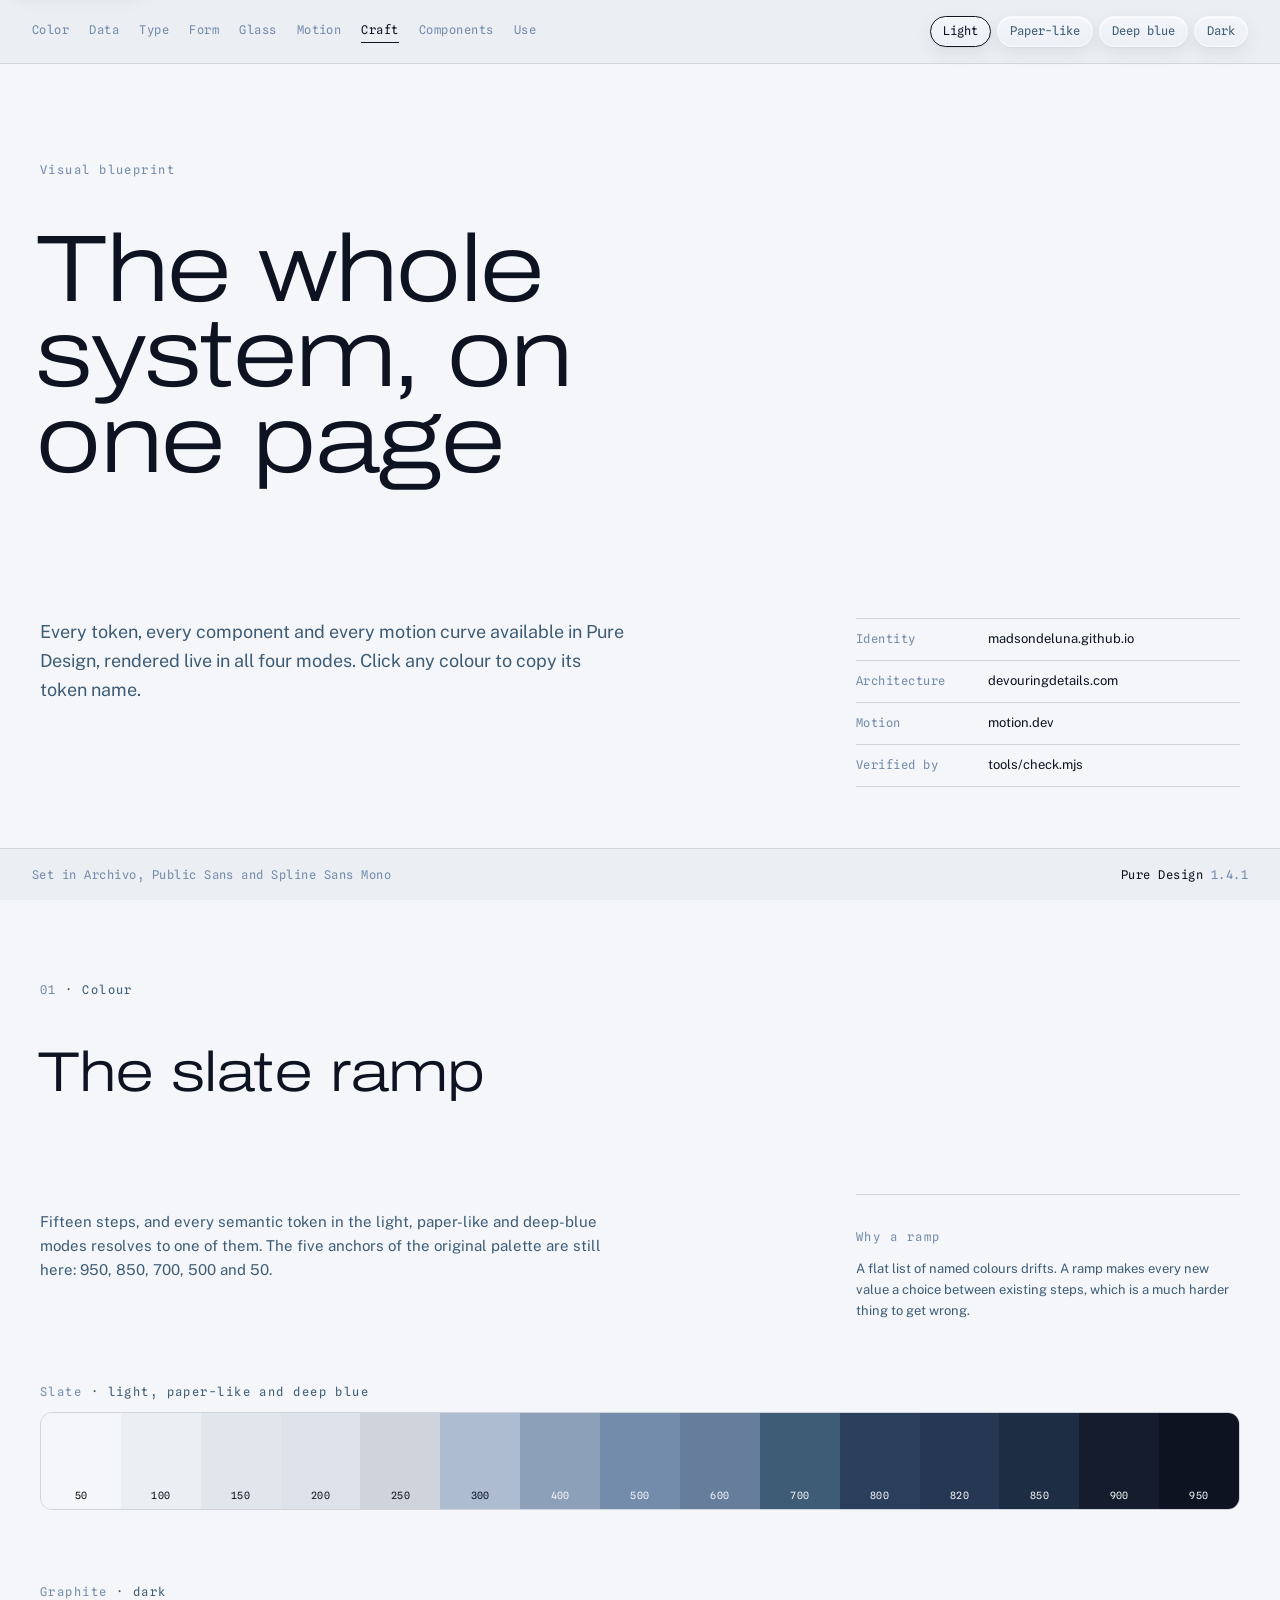
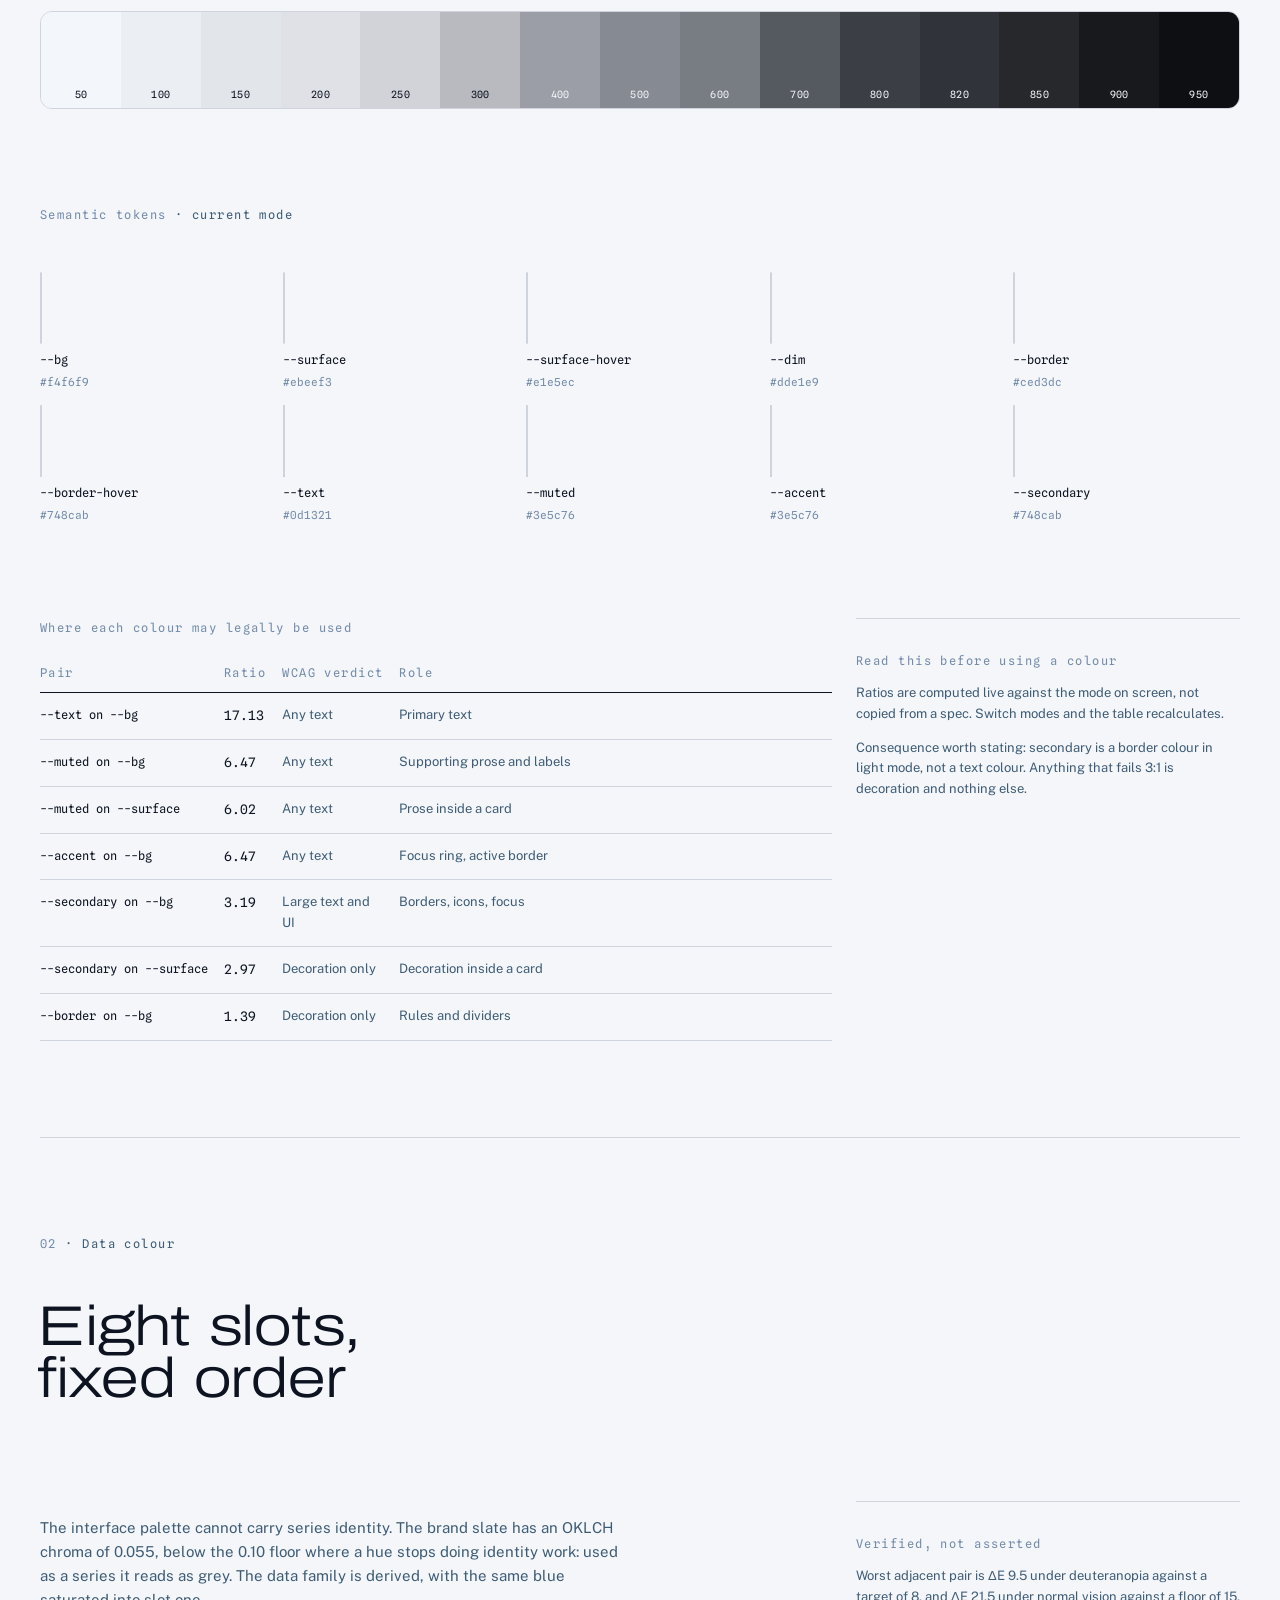
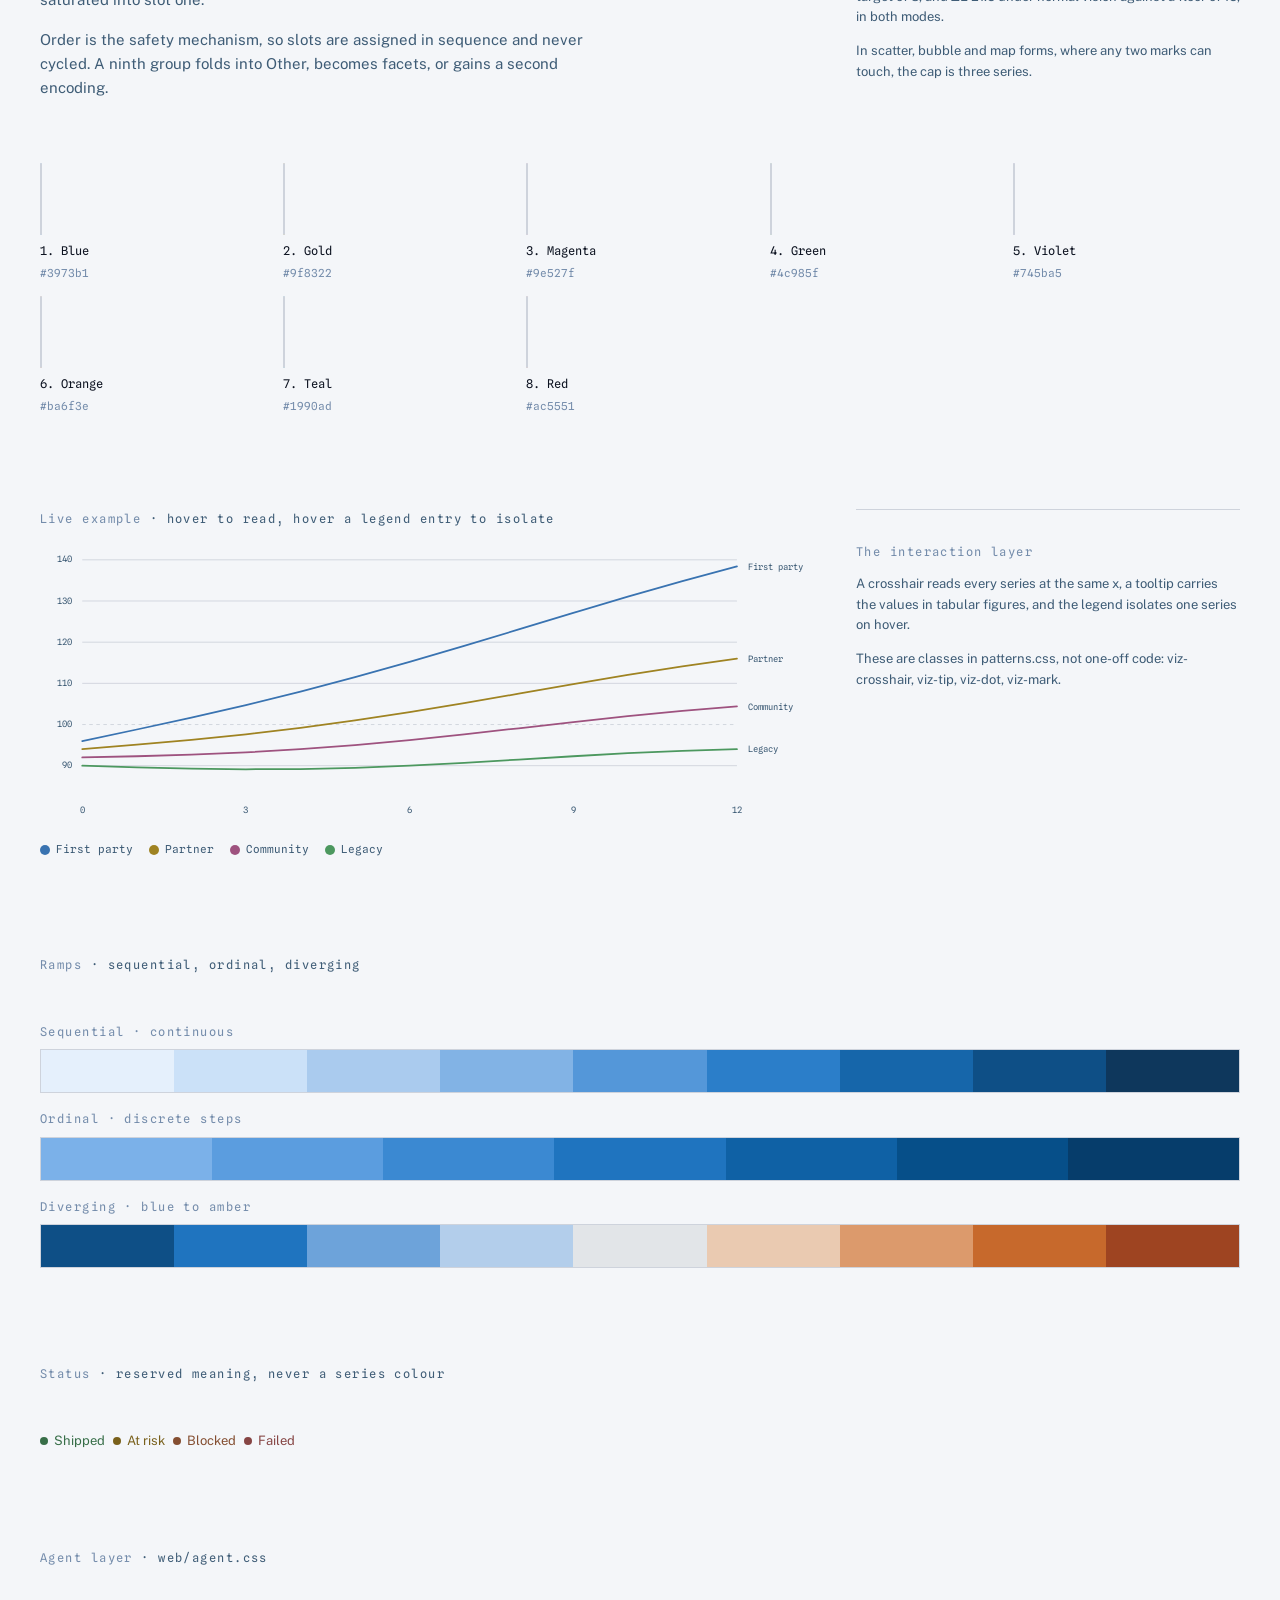
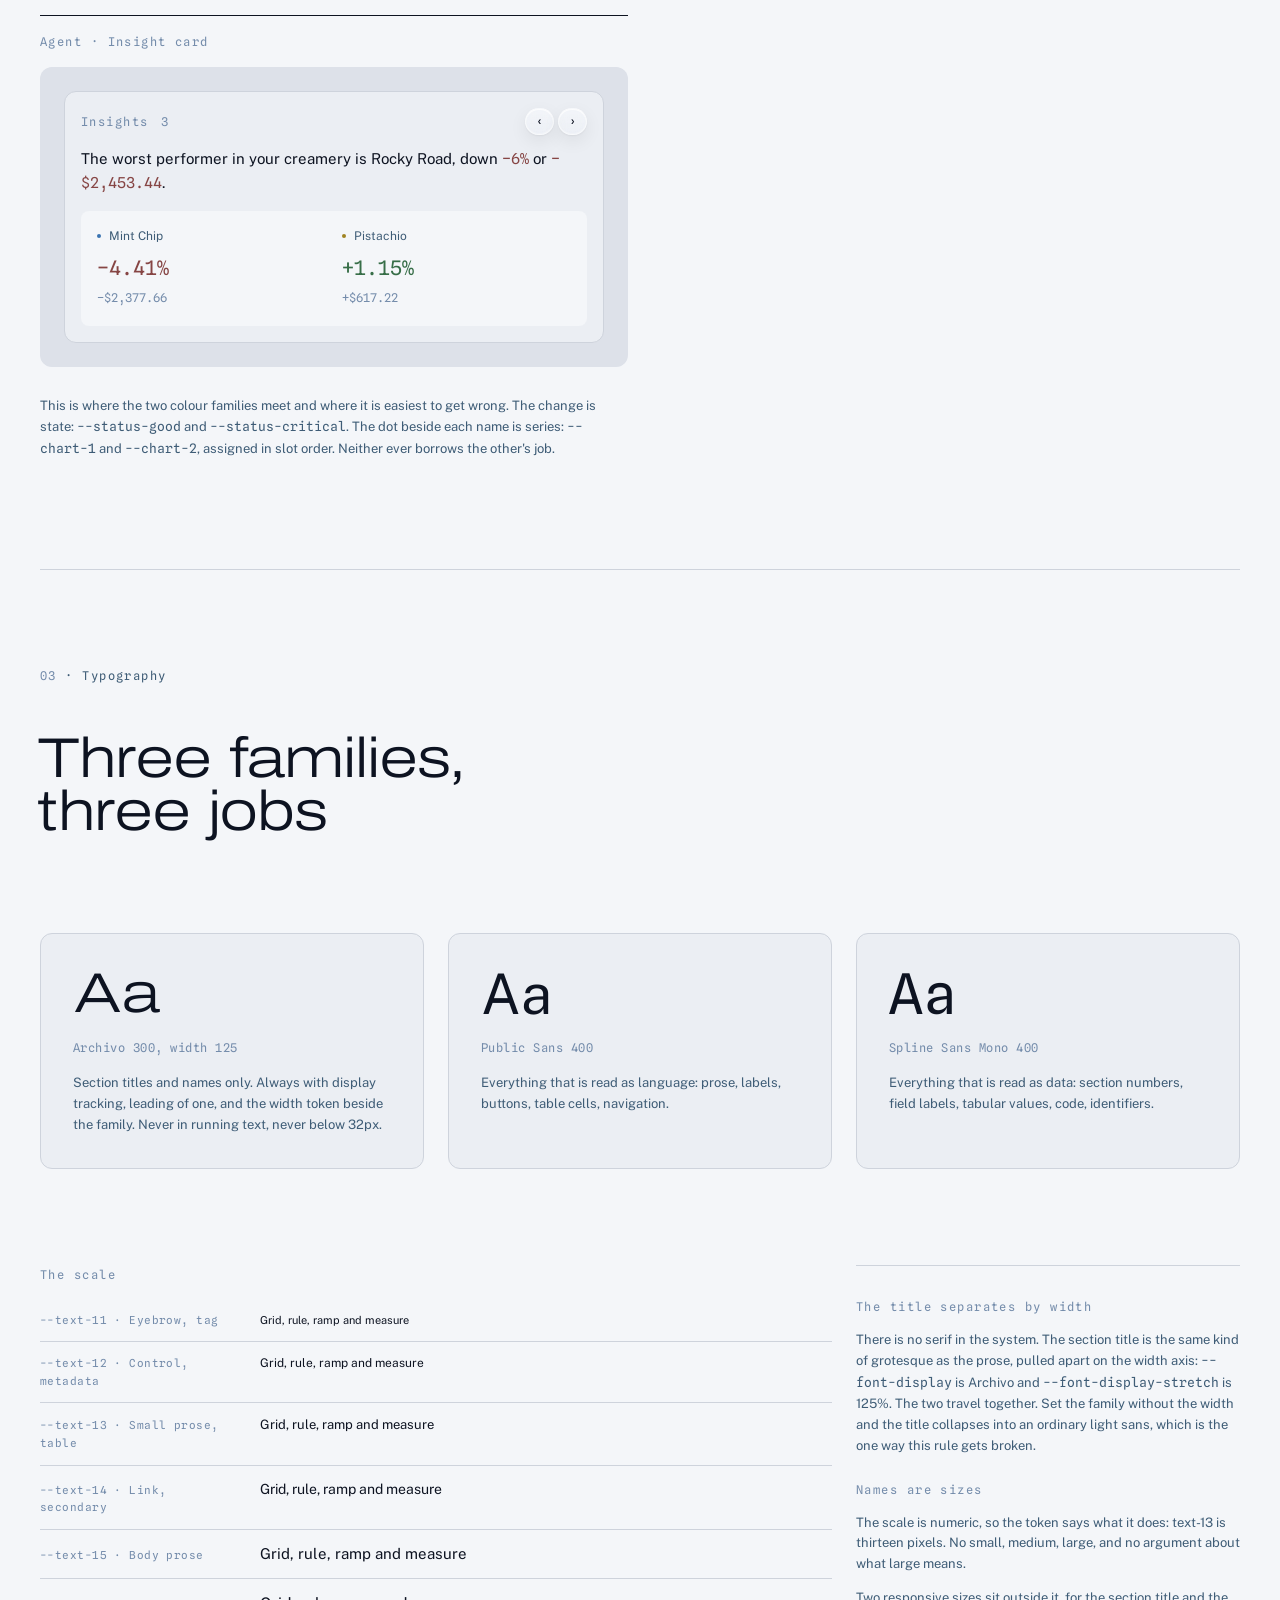
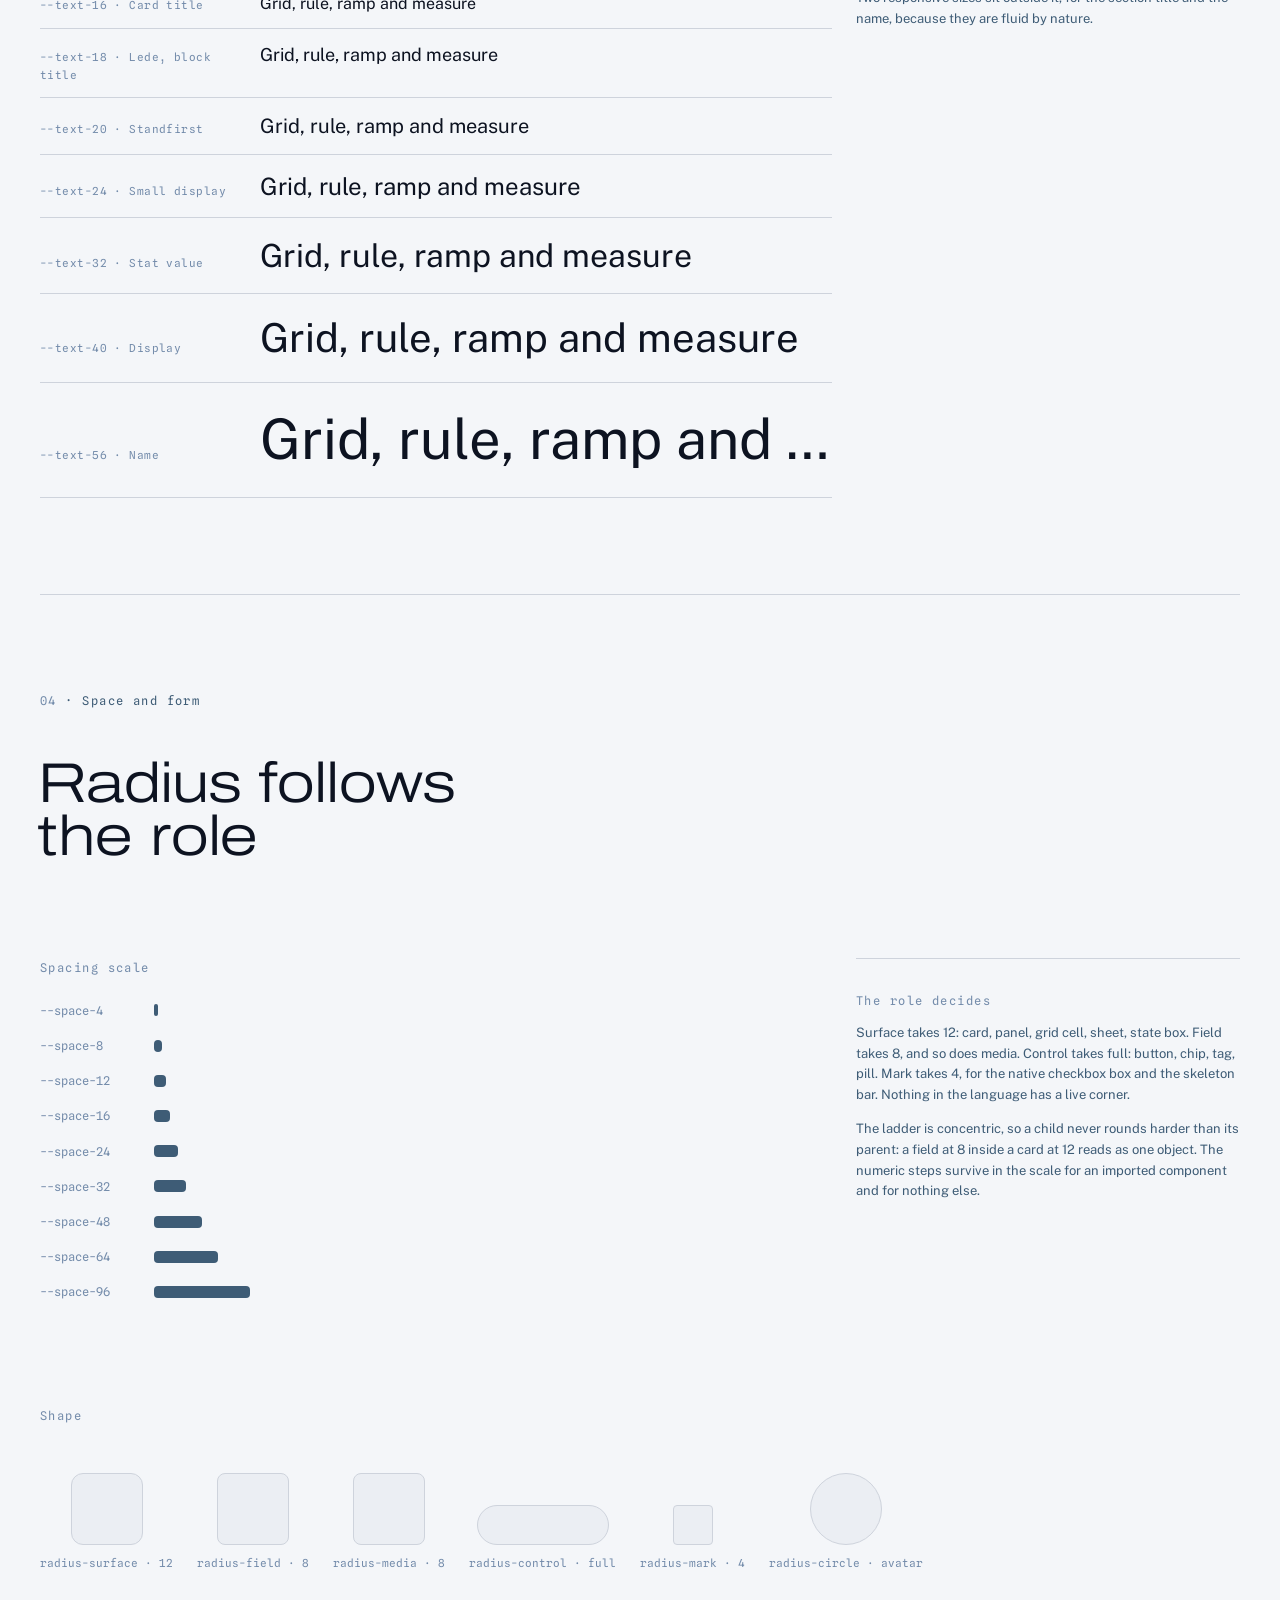
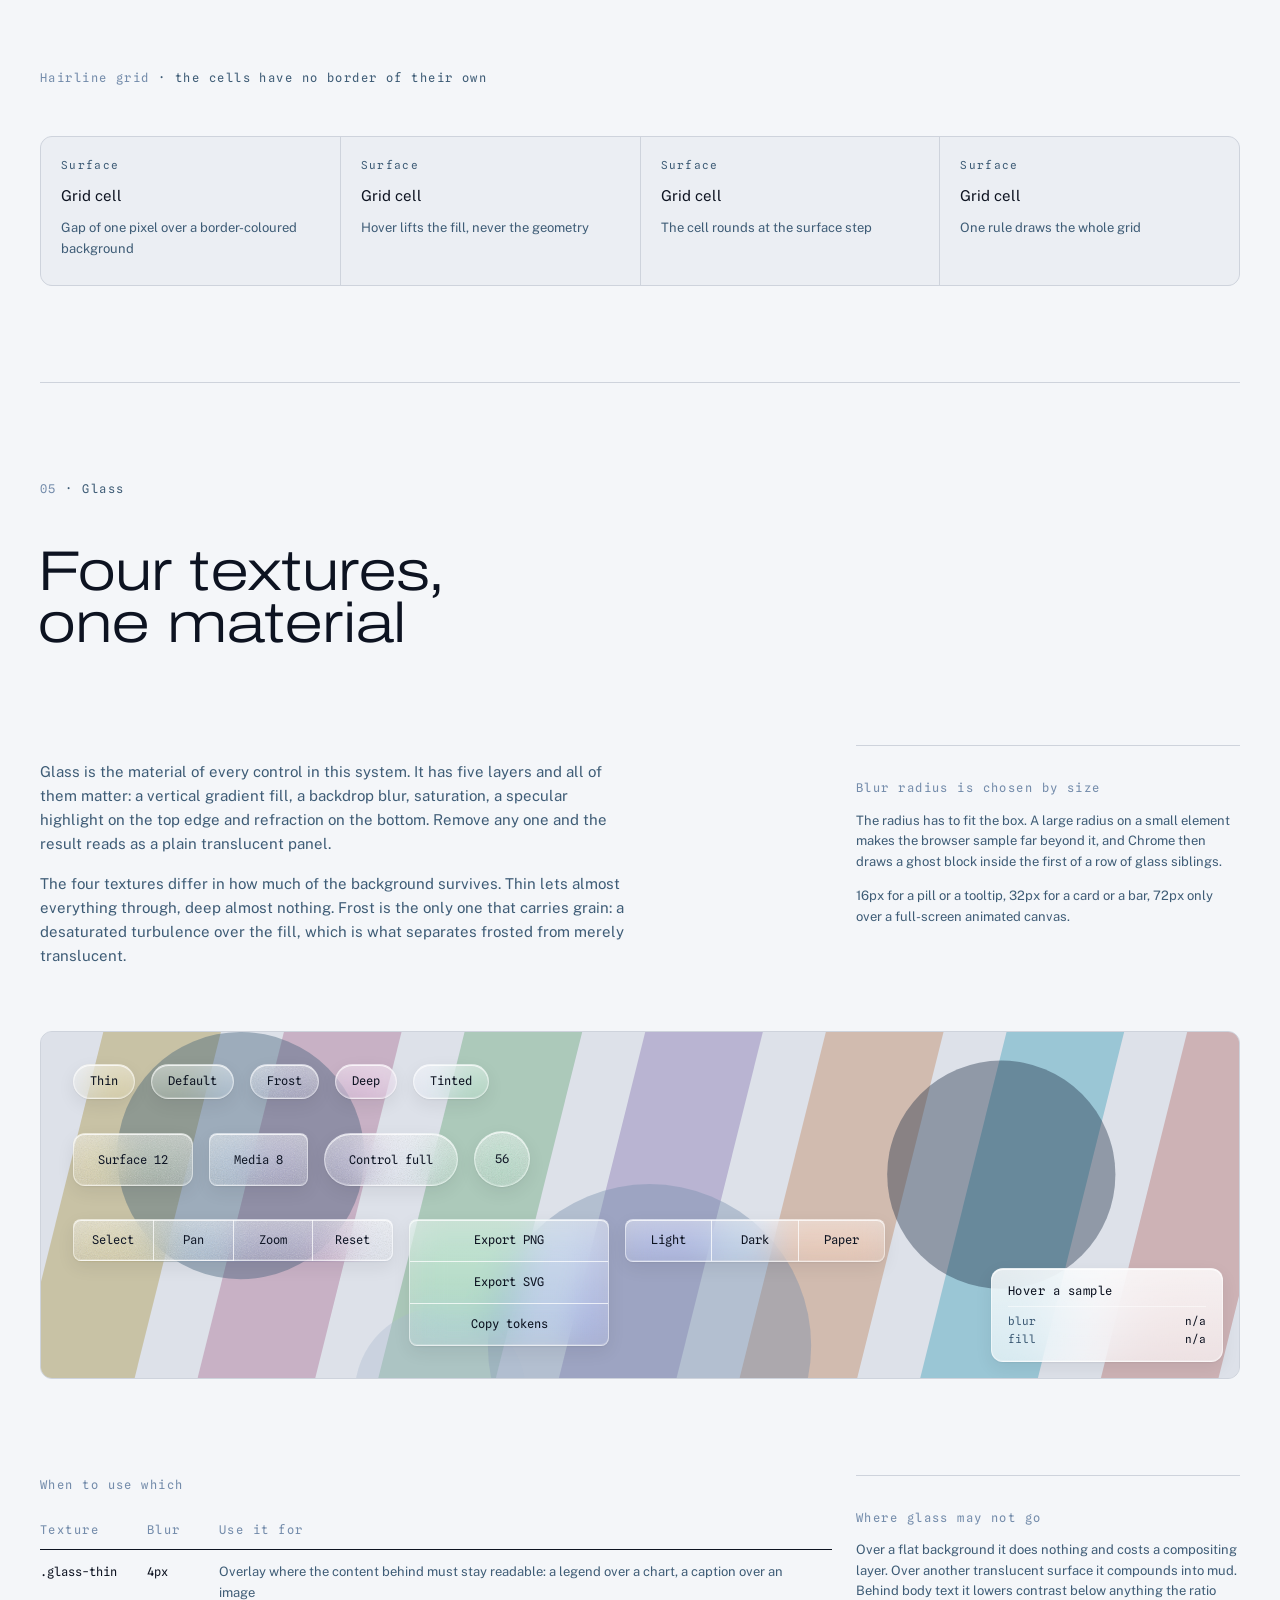
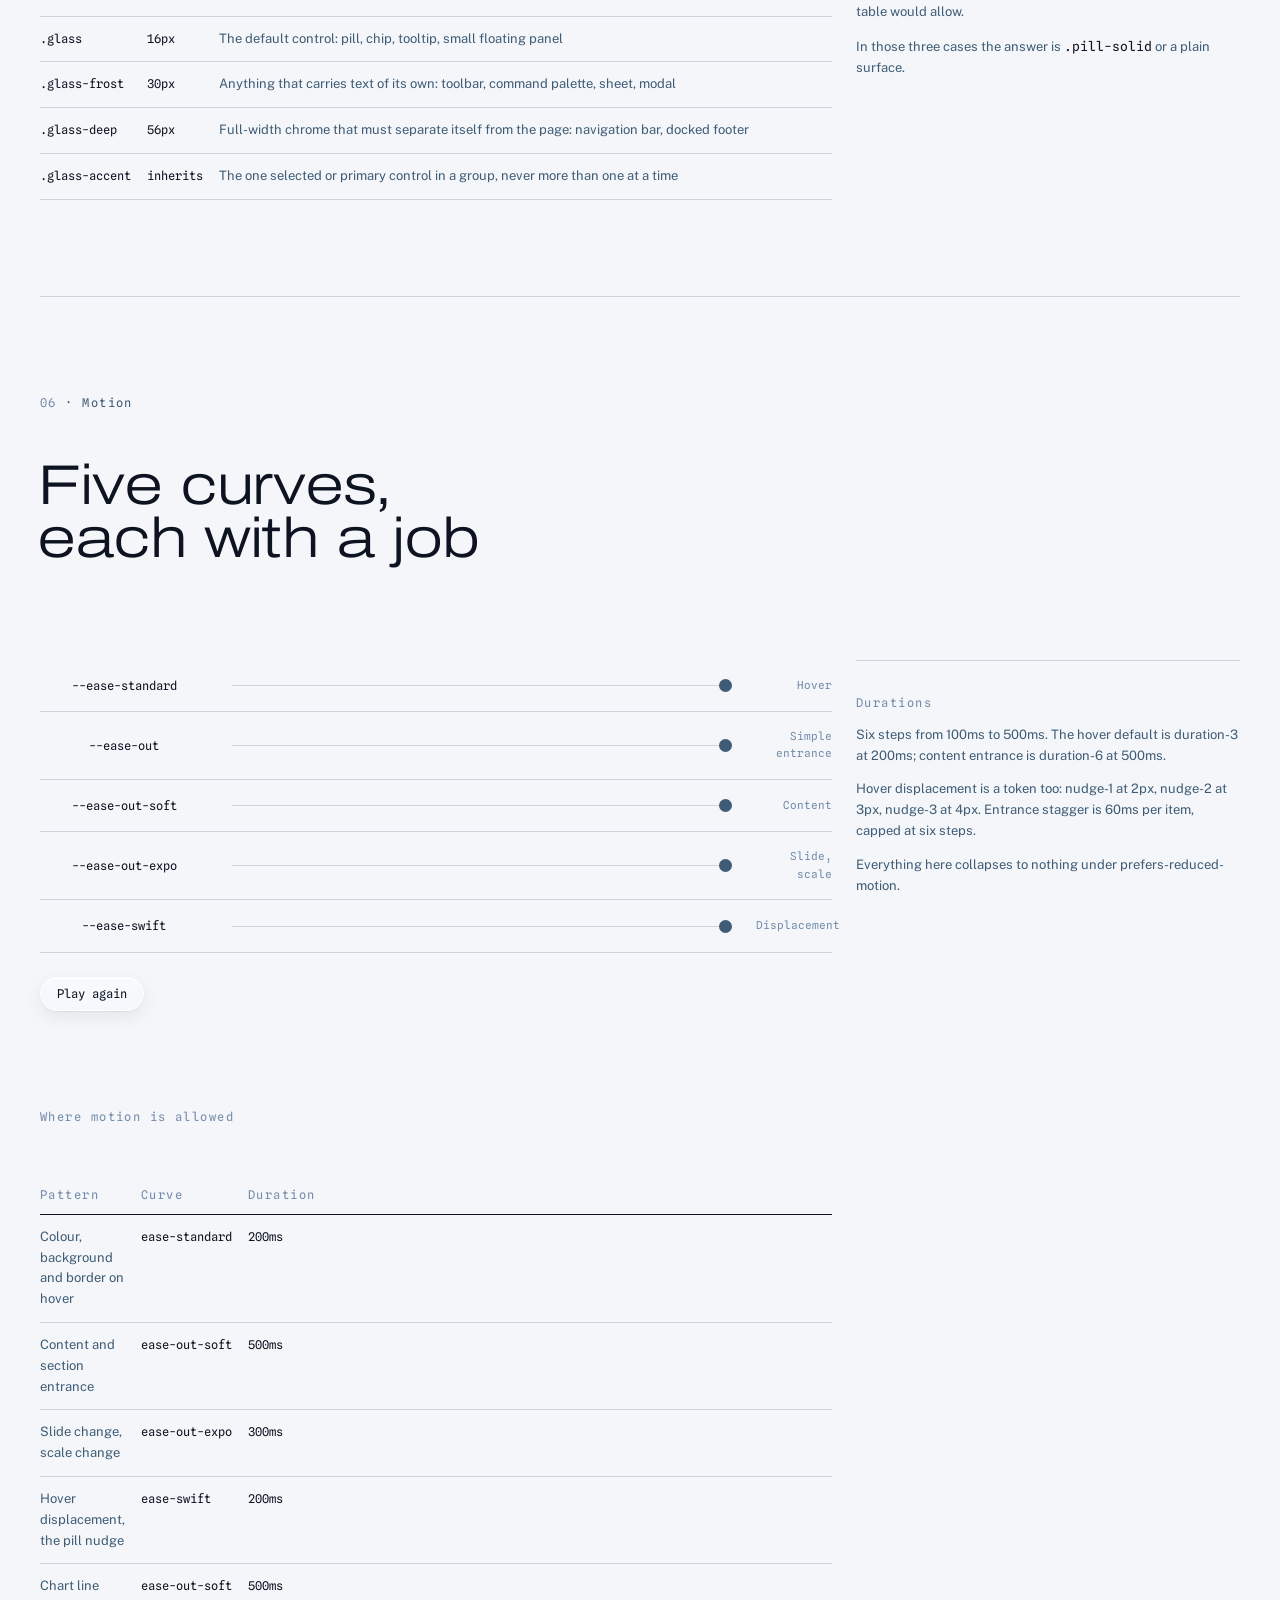
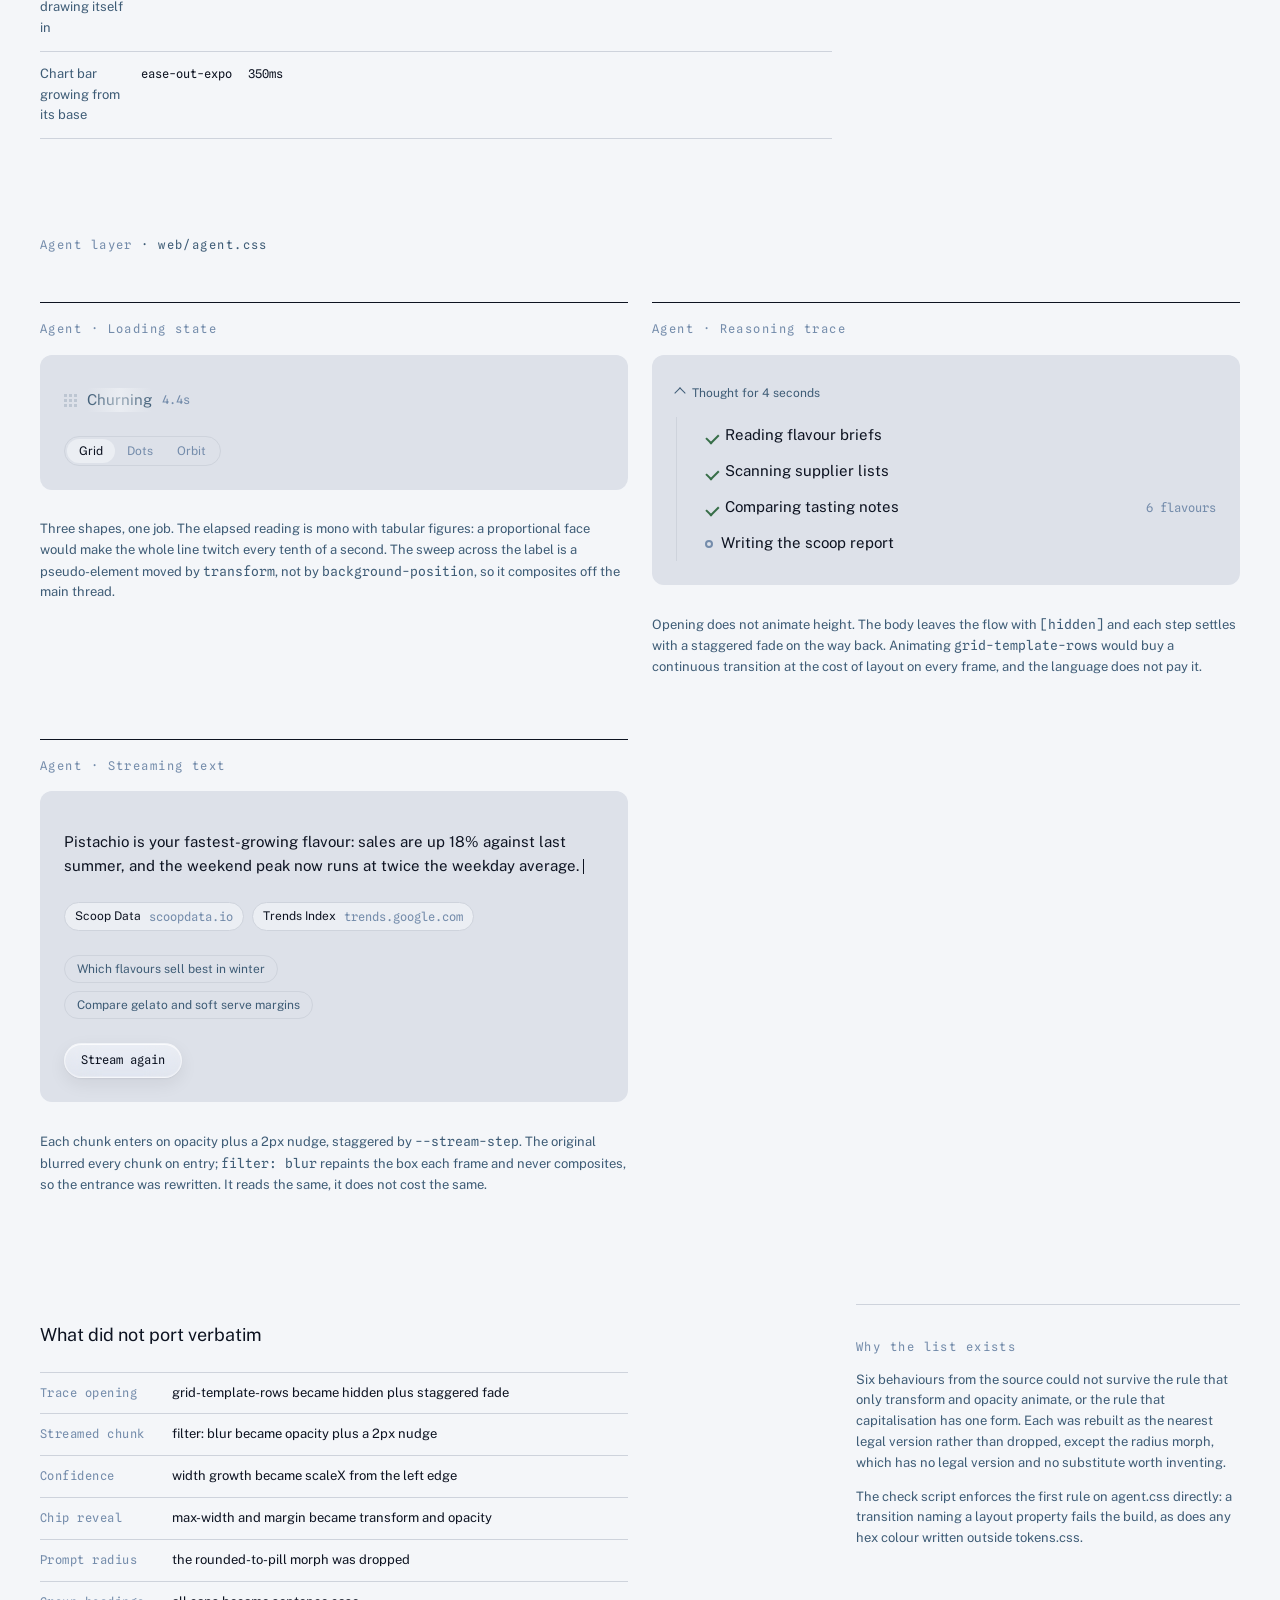
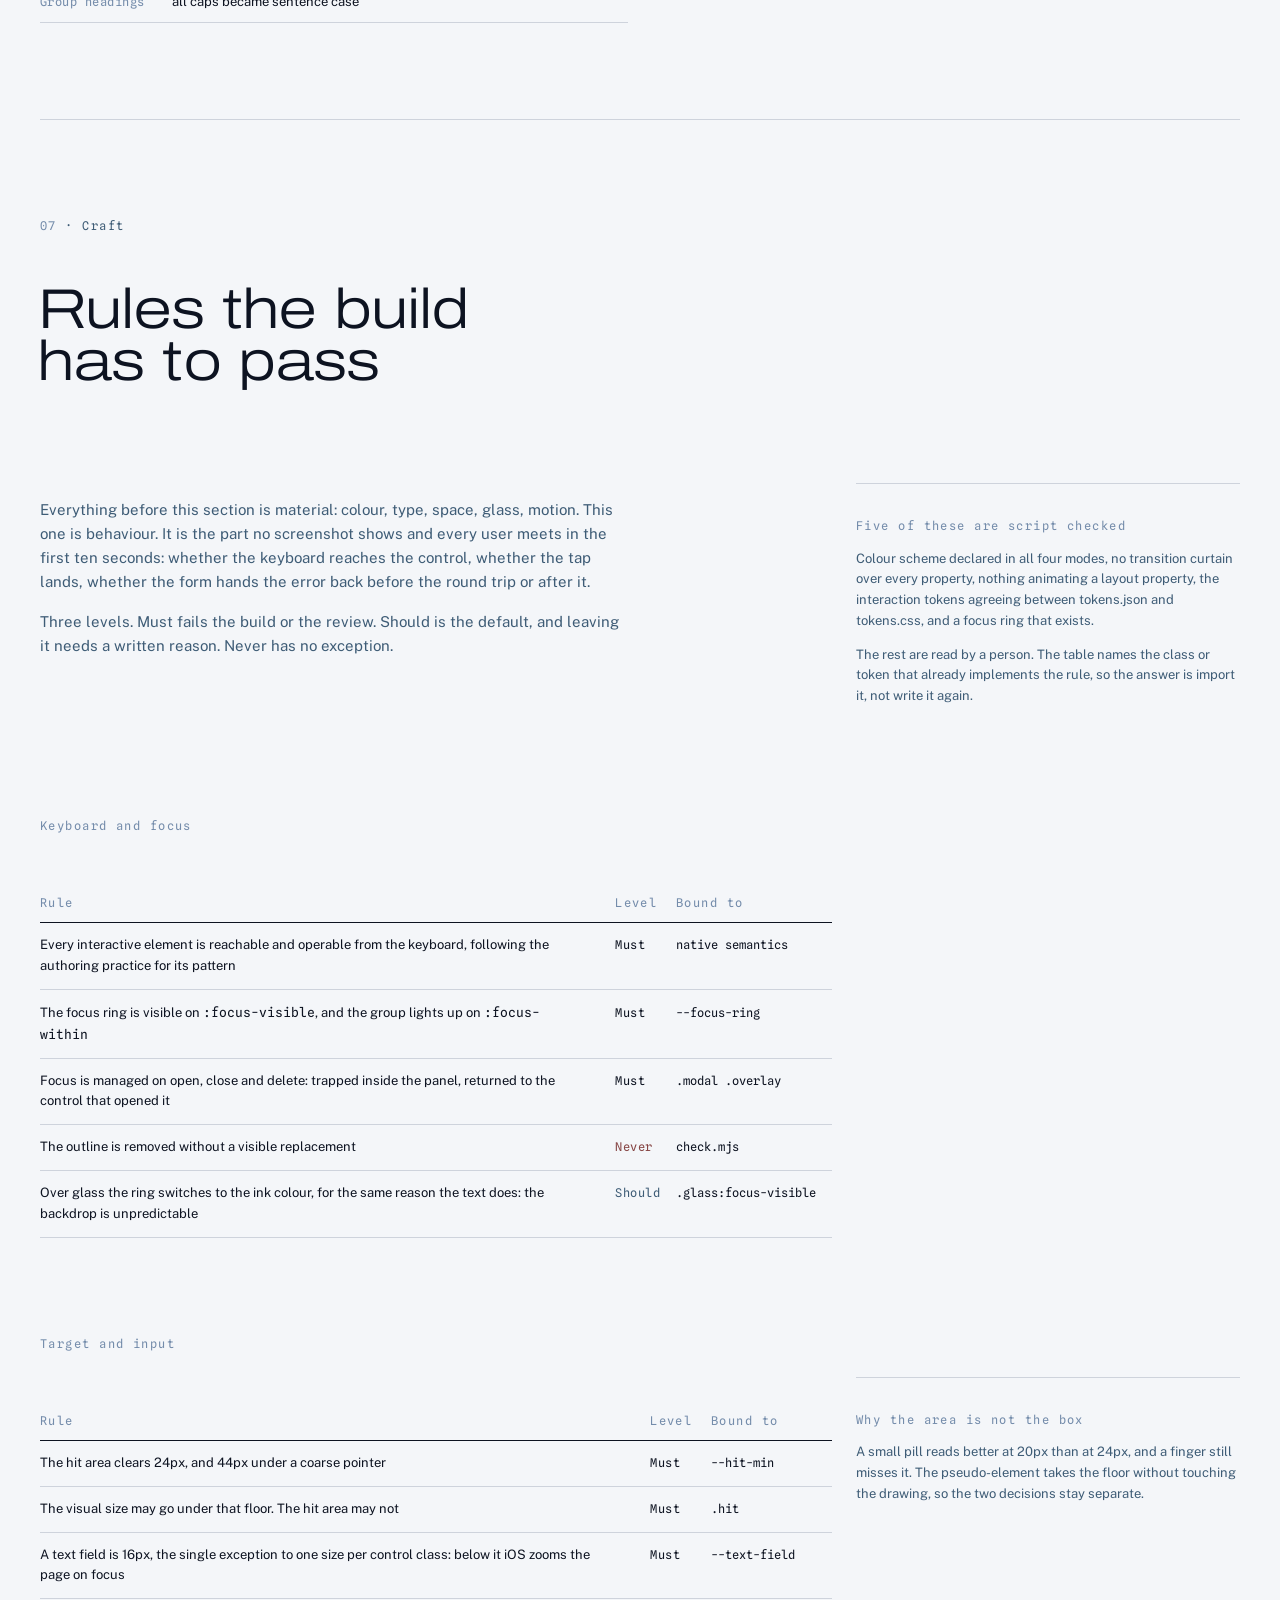
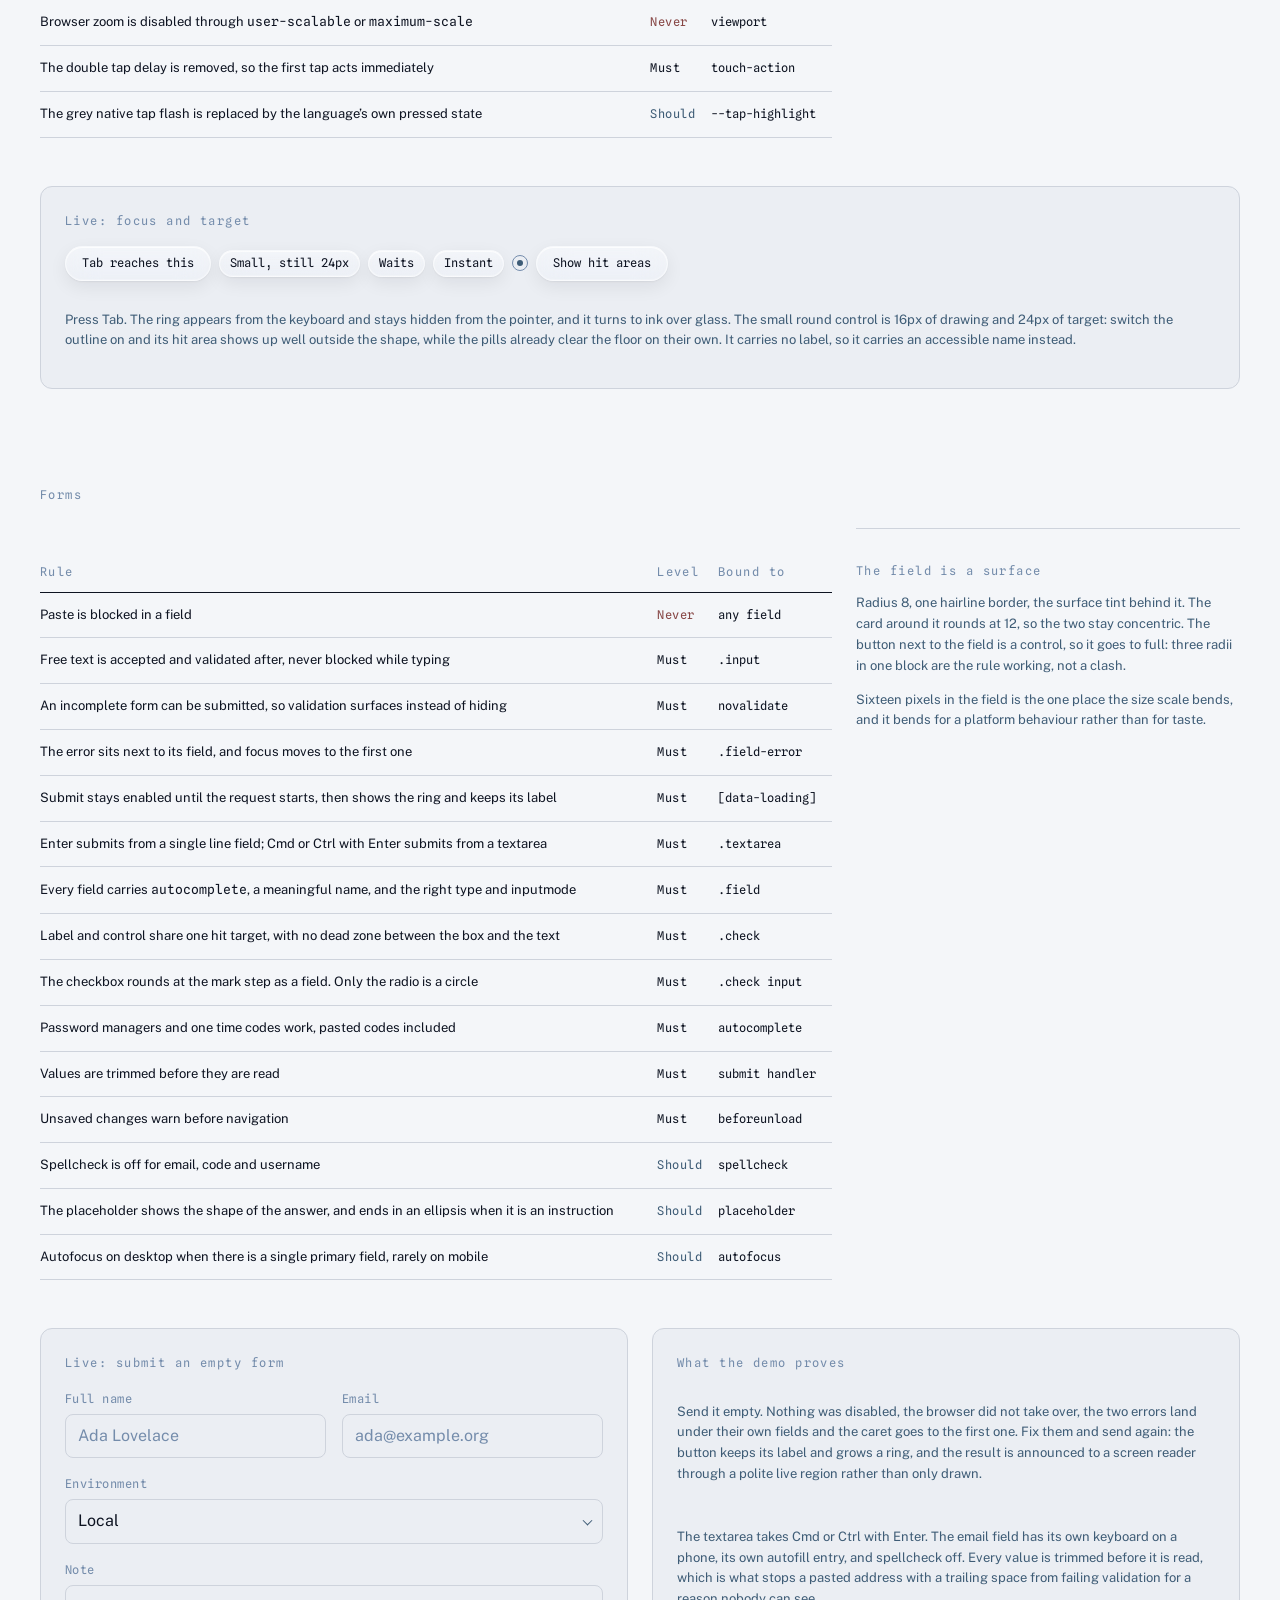
==== preview/index.html @ f8f0a2d3 "Verify blur and radius roles, drop the version from the guide header" ====
<!doctype html>
<html lang="en">
<head>
<meta charset="utf-8">
<meta name="viewport" content="width=device-width, initial-scale=1">
<!-- a moldura do navegador acompanha o fundo do modo; o script reescreve na troca -->
<meta name="theme-color" content="#F4F6F9">
<title>Pure Design: visual blueprint</title>
<link rel="preconnect" href="https://fonts.googleapis.com">
<link rel="preconnect" href="https://fonts.gstatic.com" crossorigin>
<link href="https://fonts.googleapis.com/css2?family=Archivo:wdth,wght@125,300..400&family=Public+Sans:wght@300;400;500;600&family=Spline+Sans+Mono:wght@400;500&display=swap" rel="stylesheet">
<link rel="stylesheet" href="../web/tokens.css">
<link rel="stylesheet" href="../web/patterns.css">
<link rel="stylesheet" href="../web/agent.css">
<style>
/* =========================================================
   Regras de diagramação desta página. São quatro, e nada as quebra.

   1. DOIS EIXOS VERTICAIS. Todo texto começa na coluna 1 ou na
      coluna 9. Grades de espécime são exceção declarada: leem
      como tabela, não como texto corrido.

   2. TRÊS DEGRAUS DE ESPAÇO. 24 aproxima o que pertence ao mesmo
      bloco, 48 separa blocos dentro de uma seção, 96 separa seções.

   3. UMA CAPITALIZAÇÃO. Sentence case em tudo. Nenhum texto em
      caixa alta, nenhum título em minúscula deliberada. As únicas
      maiúsculas fora do início de frase são nomes próprios e siglas.

   4. UM TAMANHO POR CLASSE. Controle é --text-12, prosa é --text-15,
      metadado é --text-12 mono.

   Nenhum valor literal de cor, tipo, raio, sombra ou curva.
   ========================================================= */

.shell { max-width: var(--container-xl); margin: 0 auto; padding: 0 var(--space-32); }
.grid { display: grid; grid-template-columns: repeat(12, 1fr); gap: var(--space-24); }

.axis-a { grid-column: 1 / 7; }
.axis-a-wide { grid-column: 1 / 10; }
.axis-a-chart { grid-column: 1 / 9; }
.axis-b { grid-column: 9 / 13; }
.bleed { grid-column: 1 / 13; }

.rule { grid-column: 1 / 13; height: var(--hairline); background: var(--border); }

.step-1 { margin-top: var(--space-24); }
.step-2 { margin-top: var(--space-48); }
.step-3 { margin-top: 96px; }

.band { padding: 96px 0; }
.optical { margin-left: -0.048em; }

/* ---------- navegação ---------- */

.progress { position: fixed; top: 0; left: 0; height: 2px; width: 0;
            background: var(--text); z-index: 60; }

.nav { position: fixed; top: 0; left: 0; right: 0; z-index: 50;
       background: var(--surface-glass);
       backdrop-filter: blur(var(--blur-card)) saturate(var(--blur-saturate));
       -webkit-backdrop-filter: blur(var(--blur-card)) saturate(var(--blur-saturate));
       border-bottom: var(--hairline) solid var(--border); }
.nav-in { max-width: var(--container-xl); margin: 0 auto;
          padding: var(--space-16) var(--space-32); display: flex; align-items: center; }
.nav .sig { font-family: var(--font-mono); font-size: var(--text-12);
            letter-spacing: var(--tracking-wide); color: var(--text); }
.nav .sig span { color: var(--secondary); }
/* os links seguem a assinatura pela esquerda; quem vai para a borda
   direita e o seletor de modo */
.nav .links { display: flex; gap: var(--space-20); }
.nav .links a { position: relative; font-family: var(--font-mono); font-size: var(--text-12);
                letter-spacing: var(--tracking-wide); color: var(--secondary);
                padding-bottom: var(--space-4);
                transition: color var(--duration-3) var(--ease-standard); }
.nav .links a::after { content: ""; position: absolute; left: 0; right: 0; bottom: 0;
                       height: var(--hairline); background: var(--text);
                       transform: scaleX(0); transform-origin: left;
                       transition: transform var(--duration-4) var(--ease-out-expo); }
.nav .links a:hover, .nav .links a[aria-current="true"] { color: var(--text); }
.nav .links a:hover::after, .nav .links a[aria-current="true"]::after { transform: scaleX(1); }
.nav .modes { display: flex; gap: var(--space-6); margin-left: auto; }

/* o seletor de modo usa o mesmo material das pílulas */
.mode-btn { font-family: var(--font-mono); font-size: var(--text-12); color: var(--muted);
            border-radius: var(--radius-full); padding: var(--space-6) var(--space-12);
            cursor: pointer; line-height: var(--leading-snug);
            background-image: var(--glass-fill); background-color: transparent;
            border: var(--hairline) solid var(--glass-edge);
            backdrop-filter: blur(var(--glass-blur)) saturate(var(--glass-saturate));
            -webkit-backdrop-filter: blur(var(--glass-blur)) saturate(var(--glass-saturate));
            box-shadow: var(--shadow-glass-rest); isolation: isolate;
            transition: background-image var(--duration-5) var(--ease-out-soft),
                        border-color var(--duration-5) var(--ease-out-soft),
                        box-shadow var(--duration-5) var(--ease-out-soft),
                        color var(--duration-4) var(--ease-out-soft); }
.mode-btn:hover { color: var(--text); background-image: var(--glass-fill-hover);
                  border-color: var(--glass-edge-hover); box-shadow: var(--shadow-glass-hover); }
.mode-btn[aria-pressed="true"] { color: var(--text); border-color: var(--text); }

.pill { font-size: var(--text-12); }

/* ---------- revelação ---------- */

.rv { opacity: 0; transform: translateY(16px);
      transition: opacity var(--duration-6) var(--ease-out-soft),
                  transform var(--duration-6) var(--ease-out-soft);
      transition-delay: var(--d, 0ms); }
.rv.seen { opacity: 1; transform: none; }

/* ---------- títulos ---------- */

.label { font-family: var(--font-mono); font-size: var(--text-12);
         letter-spacing: var(--tracking-eyebrow); color: var(--secondary); display: block; }
.label b { color: var(--muted); font-weight: var(--weight-regular); }

h1.hero-title { font-family: var(--font-display); font-stretch: var(--font-display-stretch);
                font-weight: var(--weight-light);
                font-size: clamp(3rem, 7.4vw, 6.25rem); line-height: 0.9;
                letter-spacing: -0.03em; color: var(--text); }
h2.section-title { font-family: var(--font-display); font-stretch: var(--font-display-stretch);
                   font-weight: var(--weight-light);
                   font-size: clamp(2.25rem, 4.4vw, 3.5rem); line-height: 0.94;
                   letter-spacing: var(--tracking-display); color: var(--text); }
h3.block-title { font-size: var(--text-18); color: var(--text);
                 font-weight: var(--weight-regular); line-height: var(--leading-snug); }

.lede { font-size: var(--text-18); line-height: var(--leading-normal); color: var(--muted); }
.body p { font-size: var(--text-15); line-height: var(--leading-normal); color: var(--muted); }
.body p + p { margin-top: var(--space-16); }
.note { font-size: var(--text-13); line-height: var(--leading-normal); color: var(--muted); }

.aside-note { padding-top: var(--space-16); border-top: var(--hairline) solid var(--border); }
.aside-note h4 { font-family: var(--font-mono); font-size: var(--text-12);
                 letter-spacing: var(--tracking-eyebrow); color: var(--secondary);
                 font-weight: var(--weight-regular); margin-bottom: var(--space-12); }
.aside-note p { font-size: var(--text-13); line-height: var(--leading-normal); color: var(--muted); }
.aside-note p + p { margin-top: var(--space-12); }

/* ---------- tabela de fatos ---------- */

.facts { display: flex; flex-direction: column; }
.facts > div { display: grid; grid-template-columns: 116px 1fr; gap: var(--space-16);
               padding: var(--space-10) 0; border-bottom: var(--hairline) solid var(--border);
               font-size: var(--text-13); }
.facts > div:first-child { border-top: var(--hairline) solid var(--border); }
.facts dt { font-family: var(--font-mono); font-size: var(--text-12);
            letter-spacing: var(--tracking-wide); color: var(--secondary); }
.facts dd { color: var(--text); }

/* ---------- espécimes ---------- */

/* rampa: uma faixa contínua, rótulo dentro, clique copia o token */
.ramp { display: grid; grid-template-columns: repeat(15, 1fr);
        border: var(--hairline) solid var(--border);
        border-radius: var(--radius-surface); overflow: hidden; }
.ramp button { position: relative; height: 96px; border: 0; padding: 0; cursor: copy;
               display: block; width: 100%; }
.ramp button span { position: absolute; left: 0; right: 0; bottom: var(--space-8);
                    text-align: center; font-family: var(--font-mono); font-size: 10px;
                    letter-spacing: var(--tracking-wide);
                    transition: opacity var(--duration-2) var(--ease-standard); }
.ramp button::after { content: ""; position: absolute; inset: 0;
                      box-shadow: inset 0 0 0 0 var(--text);
                      transition: box-shadow var(--duration-3) var(--ease-standard); }
.ramp button:hover::after { box-shadow: inset 0 0 0 2px var(--text); }

/* tokens semânticos: bloco de cor com nome e valor abaixo */
.swatches { display: grid; grid-template-columns: repeat(5, 1fr); gap: var(--space-16); }
.swatch { display: flex; flex-direction: column; gap: var(--space-8); cursor: copy;
          border: 0; background: transparent; padding: 0; text-align: left; }
.swatch .chip { height: 72px; border: var(--hairline) solid var(--border);
                border-radius: var(--radius-field);
                transition: transform var(--duration-3) var(--ease-swift); }
.swatch:hover .chip { transform: translateY(-2px); }
.swatch .n { font-family: var(--font-mono); font-size: var(--text-12); color: var(--text); display: inline-grid; place-items: center; text-align: center; }
.swatch .h { font-family: var(--font-mono); font-size: var(--text-11); color: var(--secondary); }

/* tabela */
.table { width: 100%; border-collapse: collapse; font-size: var(--text-13);
         table-layout: auto; }
.table th:not(:last-child), .table td:not(:last-child) { width: 1%; }
.table th:last-child, .table td:last-child { width: auto; }
.table th { text-align: left; white-space: nowrap; font-family: var(--font-mono); font-size: var(--text-12);
            letter-spacing: var(--tracking-eyebrow); color: var(--secondary);
            font-weight: var(--weight-regular);
            padding: var(--space-10) var(--space-16) var(--space-10) 0;
            border-bottom: var(--hairline) solid var(--text); }
.table td { padding: var(--space-12) var(--space-16) var(--space-12) 0;
            border-bottom: var(--hairline) solid var(--border); color: var(--muted);
            vertical-align: top; }
/* a célula mono continua sendo célula: inline-grid a tira do fluxo da
   tabela, e em coluna estreita ela passa por cima da vizinha */
.table td.mono { font-family: var(--font-mono); font-size: var(--text-12);
                 color: var(--text); text-align: left; white-space: nowrap; }
.table td b { color: var(--text); font-weight: var(--weight-regular);
              font-family: var(--font-mono); font-variant-numeric: tabular-nums; }
.table tr { transition: background var(--duration-2) var(--ease-standard); }
.table tbody tr:hover { background: var(--surface); }

/* tipografia */
.type-row { display: grid; grid-template-columns: 196px 1fr; gap: var(--space-24);
            align-items: baseline; padding: var(--space-12) 0;
            border-bottom: var(--hairline) solid var(--border); }
.type-row .meta { font-family: var(--font-mono); font-size: var(--text-11);
                  letter-spacing: var(--tracking-wide); color: var(--secondary); }
.type-row .sample { color: var(--text); overflow: hidden; text-overflow: ellipsis;
                    white-space: nowrap; }

.specimen { padding: var(--space-32); border: var(--hairline) solid var(--border);
            border-radius: var(--radius-surface);
            background: var(--surface); display: flex; flex-direction: column;
            gap: var(--space-16); }
.specimen .glyphs { font-size: var(--text-56); line-height: 1; color: var(--text); }
.specimen .role { font-family: var(--font-mono); font-size: var(--text-12);
                  letter-spacing: var(--tracking-wide); color: var(--secondary); }
.specimen .rule-line { font-size: var(--text-13); color: var(--muted);
                       line-height: var(--leading-normal); }

/* espaço e forma */
.space-row { display: grid; grid-template-columns: 90px 1fr; gap: var(--space-24);
             align-items: center; padding: var(--space-8) 0; }
.space-row .k { font-family: var(--font-mono); font-size: var(--text-12); color: var(--secondary); }
.space-row .bar { height: 12px; background: var(--accent); }

.shape-row { display: flex; gap: var(--space-24); align-items: flex-end; flex-wrap: wrap; }
.shape { display: flex; flex-direction: column; gap: var(--space-10); align-items: center; }
.shape .box { width: 72px; height: 72px; background: var(--surface);
              border: var(--hairline) solid var(--border);
              border-radius: var(--radius-surface); }
.space-row .bar { border-radius: var(--radius-4); }
.shape .k { font-family: var(--font-mono); font-size: var(--text-11); color: var(--secondary); }

/* movimento */
.motion-row { display: grid; grid-template-columns: 168px 1fr 76px; gap: var(--space-24);
              align-items: center; padding: var(--space-16) 0;
              border-bottom: var(--hairline) solid var(--border); }
.motion-row .k { font-family: var(--font-mono); font-size: var(--text-12); color: var(--text); display: inline-grid; place-items: center; text-align: center; }
.motion-row .use { font-family: var(--font-mono); font-size: var(--text-11);
                   color: var(--secondary); text-align: right; }
.lane { position: relative; height: var(--hairline); background: var(--border);
        container-type: inline-size; }
.lane .dot { position: absolute; top: -6px; left: 0; width: 13px; height: 13px;
             border-radius: var(--radius-circle); background: var(--accent); }
/* o ponto anda em transform, nunca em left: so transform e opacity
   sao compostos fora da thread principal */
.lane.run .dot { transform: translateX(calc(100cqw - 13px)); }

/* palco da camada de agente: o componente tem superficie propria,
   entao o palco fica um degrau abaixo dela para a caixa aparecer */
.agent-stage { padding: var(--space-24); background: var(--dim);
               border-radius: var(--radius-surface); }
.agent-stage .step-1 { margin-top: var(--space-24); }

/* componentes */
/* min-width zero: sem ele o minimo automatico do item de grade deixa o
   conteudo esticar a trilha e a coluna vizinha encolhe */
.demo-block { display: flex; flex-direction: column; gap: var(--space-16); min-width: 0;
              padding-top: var(--space-16); border-top: var(--hairline) solid var(--text); }
.demo-block .k { font-family: var(--font-mono); font-size: var(--text-12);
                 letter-spacing: var(--tracking-eyebrow); color: var(--secondary); }
.demo-row { display: flex; gap: var(--space-8); flex-wrap: wrap; align-items: center; }

/* a célula da grade não arredonda sozinha: o raio é da grade, e o
   overflow dela recorta as quatro pontas. Arredondar a célula abriria
   entalhes na cor da borda em cada canto interno. */
.card-demo { background: var(--surface); padding: var(--space-20);
             display: flex; flex-direction: column; gap: var(--space-10); min-height: 148px; }
.card-demo .t { font-size: var(--text-15); color: var(--text); }
.card-demo .d { font-size: var(--text-13); color: var(--muted); }

/* ---------- ofício ----------
   Três níveis, e a palavra é o sinal: a cor sozinha nunca carrega o
   significado. Must quebra o build, should é o padrão e sair dele
   precisa de motivo escrito, never não tem exceção. */

.lvl { font-family: var(--font-mono); font-size: var(--text-11);
       letter-spacing: var(--tracking-wide); white-space: nowrap; }
.lvl-must   { color: var(--text); }
.lvl-should { color: var(--muted); }
.lvl-never  { color: var(--status-critical); }

/* a tabela base dá a coluna larga para a última célula, porque lá a
   prosa fica no fim. Aqui a prosa é a primeira coluna: nível e vínculo
   são curtos e não devem quebrar. */
/* conteúdo largo rola dentro da própria caixa: o corpo da página nunca
   ganha barra horizontal por causa de uma tabela */
.table-scroll { overflow-x: auto; overscroll-behavior-x: contain; }
.table-scroll .table { min-width: 34rem; }

.table-rules th:first-child, .table-rules td:first-child { width: auto; }
.table-rules th:not(:first-child), .table-rules td:not(:first-child) { width: 1%; white-space: nowrap; }
.table-rules td:first-child { color: var(--text); padding-right: var(--space-32); }
/* prosa em 13, nível e vínculo em 12 mono: alinhados pelo topo cada um
   cairia numa linha de base própria. Baseline amarra os três na mesma. */
.table-rules td { vertical-align: baseline; }
.table-rules .lvl { font-size: var(--text-12); }

/* controle menor que o piso de alvo: 16px de desenho, 24px de área */
.dot-btn { width: 16px; height: 16px; padding: 0; flex-shrink: 0;
           border: var(--hairline) solid var(--border-hover);
           border-radius: var(--radius-circle); background: var(--surface);
           cursor: pointer; display: inline-grid; place-items: center;
           transition: background var(--duration-3) var(--ease-standard),
                       border-color var(--duration-3) var(--ease-standard); }
.dot-btn:hover { background: var(--surface-hover); border-color: var(--text); }
.dot-mark { width: var(--space-6); height: var(--space-6);
            border-radius: var(--radius-circle); background: var(--muted); }

/* o grupo de dicas precisa gerar caixa: pointerleave não borbulha, e com
   display: contents o grupo nunca esfriaria */
.tip-group { display: inline-flex; align-items: center; gap: var(--space-8); }

.craft-box { border: var(--hairline) solid var(--border); background: var(--surface);
             border-radius: var(--radius-surface);
             padding: var(--space-24); display: flex; flex-direction: column;
             gap: var(--space-16); min-width: 0; }
.craft-box .k { font-family: var(--font-mono); font-size: var(--text-12);
                letter-spacing: var(--tracking-eyebrow); color: var(--secondary); }
.craft-box .note { color: var(--muted); }

/* o alvo é invisível por definição; o interruptor o revela */
.show-hit .hit::after { outline: var(--hairline) dashed var(--accent); }

/* resiliência a conteúdo: curto, médio e longo demais, lado a lado */
.res-grid { display: grid; grid-template-columns: repeat(3, 1fr);
            gap: var(--hairline); background: var(--border);
            border-radius: var(--radius-surface); overflow: hidden; }
.res-grid > div { background: var(--bg); padding: var(--space-16);
                  display: flex; gap: var(--space-12); min-width: 0; }
.res-grid .who { font-family: var(--font-mono); font-size: var(--text-11);
                 color: var(--secondary); flex-shrink: 0; }
.res-grid .what { font-size: var(--text-13); color: var(--text); min-width: 0; }

/* estados: vazio, carregando e erro são três desenhos, não um */
.state-grid { display: grid; grid-template-columns: repeat(3, 1fr); gap: var(--space-24); }
.state-grid > div { display: flex; flex-direction: column; gap: var(--space-12); }
.state-grid .k { font-family: var(--font-mono); font-size: var(--text-12);
                 letter-spacing: var(--tracking-eyebrow); color: var(--secondary); }
.state-card { border: var(--hairline) solid var(--border); background: var(--surface);
              border-radius: var(--radius-surface);
              padding: var(--space-16); min-height: 132px;
              display: flex; flex-direction: column; gap: var(--space-10); }

/* o esqueleto copia a caixa final: mesma altura de linha, mesma largura */
.skeleton { border-radius: var(--radius-4); }
.sk-title { width: 55%; height: var(--text-15); }
.sk-line  { width: 100%; height: var(--text-12); }
.sk-short { width: 72%; height: var(--text-12); }

.craft-form { display: flex; flex-direction: column; gap: var(--space-16); }
.craft-form .row2 { display: grid; grid-template-columns: 1fr 1fr; gap: var(--space-16); }

/* a dica espera na primeira, e entra na hora nas vizinhas do grupo */
.tip [role="tooltip"] { position: absolute; bottom: calc(100% + var(--space-8)); left: 50%;
                        transform: translateX(-50%); white-space: nowrap;
                        padding: var(--space-6) var(--space-10);
                        font-family: var(--font-mono); font-size: var(--text-11);
                        color: var(--text); border-radius: var(--radius-full);
                        background-image: var(--glass-fill);
                        border: var(--hairline) solid var(--glass-edge);
                        backdrop-filter: blur(var(--glass-blur)) saturate(var(--glass-saturate));
                        -webkit-backdrop-filter: blur(var(--glass-blur)) saturate(var(--glass-saturate));
                        box-shadow: var(--shadow-glass-rest); }

/* toast de cópia */
.toast { position: fixed; left: 50%; bottom: var(--space-80); transform: translate(-50%, 16px);
         padding: var(--space-8) var(--space-16); background: var(--text); color: var(--bg);
         font-family: var(--font-mono); font-size: var(--text-12);
         border-radius: var(--radius-full); opacity: 0; pointer-events: none; z-index: 70;
         transition: opacity var(--duration-3) var(--ease-standard),
                     transform var(--duration-4) var(--ease-out-expo); }
.toast.on { opacity: 1; transform: translate(-50%, 0); }

/* rodapé: mesma barra da navegação, ancorada embaixo */
.foot { position: fixed; bottom: 0; left: 0; right: 0; z-index: 50;
        background: var(--surface-glass);
        backdrop-filter: blur(var(--blur-card)) saturate(var(--blur-saturate));
        -webkit-backdrop-filter: blur(var(--blur-card)) saturate(var(--blur-saturate));
        border-top: var(--hairline) solid var(--border); }
.foot-in { max-width: var(--container-xl); margin: 0 auto;
           padding: var(--space-16) var(--space-32); display: flex;
           align-items: center; gap: var(--space-16);
           font-family: var(--font-mono); font-size: var(--text-12);
           letter-spacing: var(--tracking-wide); color: var(--secondary); }
.foot .sig { margin-left: auto; color: var(--text); }
.foot .sig span { color: var(--secondary); }

/* a barra de baixo é fixa: o conteúdo precisa de fôlego para não passar
   por baixo dela, e o toast sobe acima do rodapé */
body { padding-bottom: var(--space-96); }

@media (max-width: 1080px) {
  .shell { padding: 0 var(--space-24); }
  .grid { gap: var(--space-16); }
  .axis-a, .axis-a-wide, .axis-a-chart, .axis-b { grid-column: 1 / 13; }
  .band { padding: 72px 0; }
  .swatches { grid-template-columns: repeat(3, 1fr); }
  .nav .links { display: none; }
  .motion-row { grid-template-columns: 140px 1fr; }
  .motion-row .use { display: none; }
}
@media (max-width: 640px) {
  .swatches { grid-template-columns: repeat(2, 1fr); }
  .ramp { grid-template-columns: repeat(5, 1fr); }
  .type-row { grid-template-columns: 1fr; gap: var(--space-6); }
  .res-grid, .state-grid, .craft-form .row2 { grid-template-columns: 1fr; }
}
</style>
</head>
<body>

<a class="skip-link pill" href="#main">Skip to content</a>
<div class="progress" id="progress"></div>
<div class="toast" id="toast">Copied</div>

<nav class="nav">
  <div class="nav-in">
    <div class="links">
      <a href="#color" data-spy="color">Color</a>
      <a href="#data" data-spy="data">Data</a>
      <a href="#type" data-spy="type">Type</a>
      <a href="#form" data-spy="form">Form</a>
      <a href="#glass" data-spy="glass">Glass</a>
      <a href="#motion" data-spy="motion">Motion</a>
      <a href="#craft" data-spy="craft">Craft</a>
      <a href="#components" data-spy="components">Components</a>
      <a href="#use" data-spy="use">Use</a>
    </div>
    <div class="modes">
      <button class="mode-btn" data-mode="" aria-pressed="true">Light</button>
      <button class="mode-btn" data-mode="paper-like" aria-pressed="false">Paper-like</button>
      <button class="mode-btn" data-mode="deep-blue" aria-pressed="false">Deep blue</button>
      <button class="mode-btn" data-mode="dark" aria-pressed="false">Dark</button>
    </div>
  </div>
</nav>

<div class="shell" id="main" tabindex="-1">

  <!-- ============ abertura ============ -->
  <header class="band" style="padding-top: 152px">
    <div class="grid">
      <span class="label axis-a rv">Visual blueprint</span>
      <h1 class="hero-title axis-a-wide optical rv step-1" style="--d: 80ms">The whole<br>system, on<br>one page</h1>
      <p class="lede axis-a rv step-2" style="--d: 140ms">Every token, every component and every
      motion curve available in Pure Design, rendered live in all four modes. Click any colour to
      copy its token name.</p>
      <div class="axis-b rv step-2" style="--d: 180ms">
        <dl class="facts">
          <div><dt>Identity</dt><dd>madsondeluna.github.io</dd></div>
          <div><dt>Architecture</dt><dd>devouringdetails.com</dd></div>
          <div><dt>Motion</dt><dd>motion.dev</dd></div>
          <div><dt>Verified by</dt><dd>tools/check.mjs</dd></div>
        </dl>
      </div>
    </div>
  </header>

  <div class="grid"><div class="rule"></div></div>

  <!-- ============ cor ============ -->
  <section id="color" class="band">
    <div class="grid">
      <span class="label axis-a rv">01 <b>· Colour</b></span>
      <h2 class="section-title axis-a-wide optical rv step-1" style="--d: 60ms">The slate ramp</h2>
    </div>

    <div class="grid step-2">
      <p class="body axis-a rv"><span style="font-size: var(--text-15); line-height: var(--leading-normal); color: var(--muted); display: block">Fifteen
      steps, and every semantic token in the light, paper-like and deep-blue modes resolves to one of them. The five anchors of
      the original palette are still here: 950, 850, 700, 500 and 50.</span></p>
      <aside class="aside-note axis-b rv" style="--d: 60ms">
        <h4>Why a ramp</h4>
        <p>A flat list of named colours drifts. A ramp makes every new value a choice between
        existing steps, which is a much harder thing to get wrong.</p>
      </aside>
    </div>

    <div class="grid step-2">
      <div class="bleed rv">
        <span class="label" style="margin-bottom: var(--space-10)">Slate <b>· light, paper-like and deep blue</b></span>
        <div class="ramp" id="ramp"></div>
      </div>
      <div class="bleed rv step-2" style="--d: 60ms">
        <span class="label" style="margin-bottom: var(--space-10)">Graphite <b>· dark</b></span>
        <div class="ramp" id="ramp-graphite"></div>
      </div>
    </div>

    <div class="grid step-3">
      <span class="label axis-a rv">Semantic tokens <b>· current mode</b></span>
      <div class="bleed step-1 rv">
        <div class="swatches" id="semantic"></div>
      </div>
    </div>

    <div class="grid step-3">
      <div class="axis-a-chart rv">
        <span class="label" style="margin-bottom: var(--space-16)">Where each colour may legally be used</span>
        <table class="table">
          <thead><tr><th>Pair</th><th>Ratio</th><th>WCAG verdict</th><th>Role</th></tr></thead>
          <tbody id="contrast"></tbody>
        </table>
      </div>
      <aside class="aside-note axis-b rv" style="--d: 60ms">
        <h4>Read this before using a colour</h4>
        <p>Ratios are computed live against the mode on screen, not copied from a spec. Switch
        modes and the table recalculates.</p>
        <p>Consequence worth stating: secondary is a border colour in light mode, not a text
        colour. Anything that fails 3:1 is decoration and nothing else.</p>
      </aside>
    </div>
  </section>

  <div class="grid"><div class="rule"></div></div>

  <!-- ============ dados ============ -->
  <section id="data" class="band">
    <div class="grid">
      <span class="label axis-a rv">02 <b>· Data colour</b></span>
      <h2 class="section-title axis-a-wide optical rv step-1" style="--d: 60ms">Eight slots,<br>fixed order</h2>
    </div>

    <div class="grid step-2">
      <div class="body axis-a rv">
        <p>The interface palette cannot carry series identity. The brand slate has an OKLCH
        chroma of 0.055, below the 0.10 floor where a hue stops doing identity work: used as a
        series it reads as grey. The data family is derived, with the same blue saturated into
        slot one.</p>
        <p>Order is the safety mechanism, so slots are assigned in sequence and never cycled.
        A ninth group folds into Other, becomes facets, or gains a second encoding.</p>
      </div>
      <aside class="aside-note axis-b rv" style="--d: 60ms">
        <h4>Verified, not asserted</h4>
        <p>Worst adjacent pair is ΔE 9.5 under deuteranopia against a target of 8, and ΔE 21.5
        under normal vision against a floor of 15, in both modes.</p>
        <p>In scatter, bubble and map forms, where any two marks can touch, the cap is three
        series.</p>
      </aside>
    </div>

    <div class="grid step-2">
      <div class="bleed rv"><div class="swatches" id="chart-swatches"></div></div>
    </div>

    <div class="grid step-3">
      <div class="axis-a-chart rv">
        <span class="label" style="margin-bottom: var(--space-16)">Live example <b>· hover to read, hover a legend entry to isolate</b></span>
        <div class="viz" id="viz-lines">
          <svg id="lines" viewBox="0 0 900 320" role="img"
               aria-label="Four series demonstrating the categorical palette"></svg>
          <div class="viz-tip" id="tip-lines"></div>
        </div>
        <div class="viz-legend" id="legend-lines" style="margin-top: var(--space-16)"></div>
      </div>
      <aside class="aside-note axis-b rv" style="--d: 60ms">
        <h4>The interaction layer</h4>
        <p>A crosshair reads every series at the same x, a tooltip carries the values in
        tabular figures, and the legend isolates one series on hover.</p>
        <p>These are classes in patterns.css, not one-off code: viz-crosshair, viz-tip,
        viz-dot, viz-mark.</p>
      </aside>
    </div>

    <div class="grid step-3">
      <span class="label axis-a rv">Ramps <b>· sequential, ordinal, diverging</b></span>
      <div class="bleed step-1 rv" id="ramps" style="display: flex; flex-direction: column; gap: var(--space-16)"></div>
    </div>

    <div class="grid step-3">
      <span class="label axis-a rv">Status <b>· reserved meaning, never a series colour</b></span>
      <div class="axis-a-wide step-1 rv">
        <div class="demo-row">
          <span class="status status-good">Shipped</span>
          <span class="status status-warning">At risk</span>
          <span class="status status-serious">Blocked</span>
          <span class="status status-critical">Failed</span>
        </div>
      </div>
    </div>
    <div class="grid step-3">
      <span class="label axis-a rv">Agent layer <b>· web/agent.css</b></span>
    </div>

    <div class="grid step-2">
      <div class="demo-block rv" style="grid-column: 1 / 7">
        <span class="k">Agent · Insight card</span>
        <div class="agent-stage">
          <div class="insight">
            <div class="insight-head">
              Insights
              <span class="num">3</span>
              <span class="insight-pager">
                <button class="pill pill-sm hit" type="button" aria-label="Previous insight">&lsaquo;</button>
                <button class="pill pill-sm hit" type="button" aria-label="Next insight">&rsaquo;</button>
              </span>
            </div>
            <p class="insight-lede">The worst performer in your creamery is Rocky Road, down
            <span class="down num">&minus;6%</span> or <span class="down num">&minus;$2,453.44</span>.</p>
            <div class="metrics">
              <div class="metric">
                <span class="name"><i style="background: var(--chart-1)"></i>Mint Chip</span>
                <div class="v down">&minus;4.41%</div>
                <span class="abs down">&minus;$2,377.66</span>
              </div>
              <div class="metric">
                <span class="name"><i style="background: var(--chart-2)"></i>Pistachio</span>
                <div class="v up">+1.15%</div>
                <span class="abs up">+$617.22</span>
              </div>
            </div>
          </div>
        </div>
        <p class="note">This is where the two colour families meet and where it is easiest to get
        wrong. The change is state: <span class="mono">--status-good</span> and
        <span class="mono">--status-critical</span>. The dot beside each name is series:
        <span class="mono">--chart-1</span> and <span class="mono">--chart-2</span>, assigned in
        slot order. Neither ever borrows the other's job.</p>
      </div>
    </div>

  </section>

  <div class="grid"><div class="rule"></div></div>

  <!-- ============ tipografia ============ -->
  <section id="type" class="band">
    <div class="grid">
      <span class="label axis-a rv">03 <b>· Typography</b></span>
      <h2 class="section-title axis-a-wide optical rv step-1" style="--d: 60ms">Three families,<br>three jobs</h2>
    </div>

    <div class="grid step-2">
      <div class="specimen rv" style="grid-column: 1 / 5">
        <span class="glyphs display">Aa</span>
        <span class="role">Archivo 300, width 125</span>
        <span class="rule-line">Section titles and names only. Always with display tracking,
        leading of one, and the width token beside the family. Never in running text, never
        below 32px.</span>
      </div>
      <div class="specimen rv" style="grid-column: 5 / 9; --d: 60ms">
        <span class="glyphs">Aa</span>
        <span class="role">Public Sans 400</span>
        <span class="rule-line">Everything that is read as language: prose, labels, buttons,
        table cells, navigation.</span>
      </div>
      <div class="specimen rv" style="grid-column: 9 / 13; --d: 120ms">
        <span class="glyphs mono">Aa</span>
        <span class="role">Spline Sans Mono 400</span>
        <span class="rule-line">Everything that is read as data: section numbers, field labels,
        tabular values, code, identifiers.</span>
      </div>
    </div>

    <div class="grid step-3">
      <div class="axis-a-chart rv">
        <span class="label" style="margin-bottom: var(--space-16)">The scale</span>
        <div id="typescale"></div>
      </div>
      <aside class="aside-note axis-b rv" style="--d: 60ms">
        <h4>The title separates by width</h4>
        <p>There is no serif in the system. The section title is the same kind of grotesque as
        the prose, pulled apart on the width axis: <span class="mono">--font-display</span> is
        Archivo and <span class="mono">--font-display-stretch</span> is 125%. The two travel
        together. Set the family without the width and the title collapses into an ordinary
        light sans, which is the one way this rule gets broken.</p>

        <h4 style="margin-top: var(--space-24)">Names are sizes</h4>
        <p>The scale is numeric, so the token says what it does: text-13 is thirteen pixels.
        No small, medium, large, and no argument about what large means.</p>
        <p>Two responsive sizes sit outside it, for the section title and the name, because
        they are fluid by nature.</p>
      </aside>
    </div>
  </section>

  <div class="grid"><div class="rule"></div></div>

  <!-- ============ espaço e forma ============ -->
  <section id="form" class="band">
    <div class="grid">
      <span class="label axis-a rv">04 <b>· Space and form</b></span>
      <h2 class="section-title axis-a-wide optical rv step-1" style="--d: 60ms">Radius follows<br>the role</h2>
    </div>

    <div class="grid step-2">
      <div class="axis-a rv">
        <span class="label" style="margin-bottom: var(--space-16)">Spacing scale</span>
        <div id="spacescale"></div>
      </div>
      <aside class="aside-note axis-b rv" style="--d: 60ms">
        <h4>The role decides</h4>
        <p>Surface takes 12: card, panel, grid cell, sheet, state box. Field takes 8, and so does
        media. Control takes full: button, chip, tag, pill. Mark takes 4, for the native checkbox
        box and the skeleton bar. Nothing in the language has a live corner.</p>
        <p>The ladder is concentric, so a child never rounds harder than its parent: a field at 8
        inside a card at 12 reads as one object. The numeric steps survive in the scale for an
        imported component and for nothing else.</p>
      </aside>
    </div>

    <div class="grid step-3">
      <span class="label axis-a rv">Shape</span>
      <div class="axis-a-wide step-1 rv">
        <div class="shape-row">
          <div class="shape"><div class="box" style="border-radius: var(--radius-surface)"></div><span class="k">radius-surface · 12</span></div>
          <div class="shape"><div class="box" style="border-radius: var(--radius-field)"></div><span class="k">radius-field · 8</span></div>
          <div class="shape"><div class="box" style="border-radius: var(--radius-media)"></div><span class="k">radius-media · 8</span></div>
          <div class="shape"><div class="box" style="border-radius: var(--radius-control); width: 132px; height: 40px"></div><span class="k">radius-control · full</span></div>
          <div class="shape"><div class="box" style="border-radius: var(--radius-mark); width: 40px; height: 40px"></div><span class="k">radius-mark · 4</span></div>
          <div class="shape"><div class="box" style="border-radius: var(--radius-circle)"></div><span class="k">radius-circle · avatar</span></div>
        </div>
      </div>
    </div>

    <div class="grid step-3">
      <span class="label axis-a rv">Hairline grid <b>· the cells have no border of their own</b></span>
      <div class="bleed step-1 rv">
        <div class="hairline-grid" style="grid-template-columns: repeat(4, 1fr); border: var(--hairline) solid var(--border); border-radius: var(--radius-surface); overflow: hidden">
          <div class="card-demo hover-surface">
            <span class="eyebrow">Surface</span>
            <span class="t">Grid cell</span>
            <span class="d">Gap of one pixel over a border-coloured background</span>
          </div>
          <div class="card-demo hover-surface">
            <span class="eyebrow">Surface</span>
            <span class="t">Grid cell</span>
            <span class="d">Hover lifts the fill, never the geometry</span>
          </div>
          <div class="card-demo hover-surface">
            <span class="eyebrow">Surface</span>
            <span class="t">Grid cell</span>
            <span class="d">The cell rounds at the surface step</span>
          </div>
          <div class="card-demo hover-surface">
            <span class="eyebrow">Surface</span>
            <span class="t">Grid cell</span>
            <span class="d">One rule draws the whole grid</span>
          </div>
        </div>
      </div>
    </div>
  </section>

  <div class="grid"><div class="rule"></div></div>

  <!-- ============ vidro ============ -->
  <section id="glass" class="band">
    <div class="grid">
      <span class="label axis-a rv">05 <b>· Glass</b></span>
      <h2 class="section-title axis-a-wide optical rv step-1" style="--d: 60ms">Four textures,<br>one material</h2>
    </div>

    <div class="grid step-2">
      <div class="body axis-a rv">
        <p>Glass is the material of every control in this system. It has five layers and all of
        them matter: a vertical gradient fill, a backdrop blur, saturation, a specular highlight
        on the top edge and refraction on the bottom. Remove any one and the result reads as a
        plain translucent panel.</p>
        <p>The four textures differ in how much of the background survives. Thin lets almost
        everything through, deep almost nothing. Frost is the only one that carries grain: a
        desaturated turbulence over the fill, which is what separates frosted from merely
        translucent.</p>
      </div>
      <aside class="aside-note axis-b rv" style="--d: 60ms">
        <h4>Blur radius is chosen by size</h4>
        <p>The radius has to fit the box. A large radius on a small element makes the browser
        sample far beyond it, and Chrome then draws a ghost block inside the first of a row of
        glass siblings.</p>
        <p>16px for a pill or a tooltip, 32px for a card or a bar, 72px only over a full-screen
        animated canvas.</p>
      </aside>
    </div>

    <div class="grid step-2">
      <div class="glass-stage bleed rv">
        <svg class="stage-art" id="stage-art" viewBox="0 0 1260 460" preserveAspectRatio="xMidYMid slice" aria-hidden="true"></svg>
        <div class="stage-content">
          <span class="glass glass-lift glass-thin glass-round pill">Thin</span>
          <span class="glass glass-lift glass-round pill">Default</span>
          <span class="glass glass-lift glass-frost glass-round pill">Frost</span>
          <span class="glass glass-lift glass-deep glass-round pill">Deep</span>
          <span class="glass glass-lift glass-accent glass-round pill">Tinted</span>
        </div>
        <div class="stage-content" style="padding-top: 0">
          <span class="glass glass-lift glass-frost glass-sq" style="padding: var(--space-16) var(--space-24); font-family: var(--font-mono); font-size: var(--text-12); color: var(--text); display: inline-grid; place-items: center; text-align: center">Surface 12</span>
          <span class="glass glass-lift glass-frost glass-soft" style="padding: var(--space-16) var(--space-24); font-family: var(--font-mono); font-size: var(--text-12); color: var(--text); display: inline-grid; place-items: center; text-align: center">Media 8</span>
          <span class="glass glass-lift glass-frost glass-round" style="padding: var(--space-16) var(--space-24); font-family: var(--font-mono); font-size: var(--text-12); color: var(--text); display: inline-grid; place-items: center; text-align: center">Control full</span>
          <span class="glass glass-lift glass-frost glass-circle" style="display: grid; place-items: center; width: 56px; font-family: var(--font-mono); font-size: var(--text-12); color: var(--text); display: inline-grid; place-items: center; text-align: center">56</span>
        </div>
        <div class="stage-readout" id="stage-readout">
          <span class="name">Hover a sample</span>
          <div class="row"><span>blur</span><span>n/a</span></div>
          <div class="row"><span>fill</span><span>n/a</span></div>
        </div>
        <div class="stage-content" style="padding-top: 0; align-items: flex-start">
          <div class="glass glass-lift glass-frost glass-soft glass-panel" style="grid-template-columns: repeat(4, 1fr); min-width: 320px">
            <span>Select</span><span>Pan</span><span>Zoom</span><span>Reset</span>
          </div>
          <div class="glass glass-lift glass-deep glass-soft glass-panel" style="grid-template-columns: 1fr; min-width: 200px">
            <span>Export PNG</span><span>Export SVG</span><span>Copy tokens</span>
          </div>
          <div class="glass glass-lift glass-thin glass-soft glass-panel" style="grid-template-columns: repeat(3, 1fr); min-width: 260px">
            <span>Light</span><span>Dark</span><span>Paper</span>
          </div>
        </div>
      </div>
    </div>

    <div class="grid step-3">
      <div class="axis-a-chart rv">
        <span class="label" style="margin-bottom: var(--space-16)">When to use which</span>
        <table class="table">
          <thead><tr><th>Texture</th><th>Blur</th><th>Use it for</th></tr></thead>
          <tbody>
            <tr><td class="mono">.glass-thin</td><td class="mono">4px</td><td>Overlay where the content behind must stay readable: a legend over a chart, a caption over an image</td></tr>
            <tr><td class="mono">.glass</td><td class="mono">16px</td><td>The default control: pill, chip, tooltip, small floating panel</td></tr>
            <tr><td class="mono">.glass-frost</td><td class="mono">30px</td><td>Anything that carries text of its own: toolbar, command palette, sheet, modal</td></tr>
            <tr><td class="mono">.glass-deep</td><td class="mono">56px</td><td>Full-width chrome that must separate itself from the page: navigation bar, docked footer</td></tr>
            <tr><td class="mono">.glass-accent</td><td class="mono">inherits</td><td>The one selected or primary control in a group, never more than one at a time</td></tr>
          </tbody>
        </table>
      </div>
      <aside class="aside-note axis-b rv" style="--d: 60ms">
        <h4>Where glass may not go</h4>
        <p>Over a flat background it does nothing and costs a compositing layer. Over another
        translucent surface it compounds into mud. Behind body text it lowers contrast below
        anything the ratio table would allow.</p>
        <p>In those three cases the answer is <span class="mono" style="color: var(--text)">.pill-solid</span>
        or a plain surface.</p>
      </aside>
    </div>
  </section>

  <div class="grid"><div class="rule"></div></div>

  <!-- ============ movimento ============ -->
  <section id="motion" class="band">
    <div class="grid">
      <span class="label axis-a rv">06 <b>· Motion</b></span>
      <h2 class="section-title axis-a-wide optical rv step-1" style="--d: 60ms">Five curves,<br>each with a job</h2>
    </div>

    <div class="grid step-2">
      <div class="axis-a-chart rv">
        <div id="eases"></div>
        <button class="pill" id="replay" style="margin-top: var(--space-24)">Play again</button>
      </div>
      <aside class="aside-note axis-b rv" style="--d: 60ms">
        <h4>Durations</h4>
        <p>Six steps from 100ms to 500ms. The hover default is duration-3 at 200ms; content
        entrance is duration-6 at 500ms.</p>
        <p>Hover displacement is a token too: nudge-1 at 2px, nudge-2 at 3px, nudge-3 at 4px.
        Entrance stagger is 60ms per item, capped at six steps.</p>
        <p>Everything here collapses to nothing under prefers-reduced-motion.</p>
      </aside>
    </div>

    <div class="grid step-3">
      <span class="label axis-a rv">Where motion is allowed</span>
      <div class="axis-a-chart step-1 rv">
        <table class="table">
          <thead><tr><th>Pattern</th><th>Curve</th><th>Duration</th></tr></thead>
          <tbody>
            <tr><td>Colour, background and border on hover</td><td class="mono">ease-standard</td><td class="mono">200ms</td></tr>
            <tr><td>Content and section entrance</td><td class="mono">ease-out-soft</td><td class="mono">500ms</td></tr>
            <tr><td>Slide change, scale change</td><td class="mono">ease-out-expo</td><td class="mono">300ms</td></tr>
            <tr><td>Hover displacement, the pill nudge</td><td class="mono">ease-swift</td><td class="mono">200ms</td></tr>
            <tr><td>Chart line drawing itself in</td><td class="mono">ease-out-soft</td><td class="mono">500ms</td></tr>
            <tr><td>Chart bar growing from its base</td><td class="mono">ease-out-expo</td><td class="mono">350ms</td></tr>
          </tbody>
        </table>
      </div>
    </div>
    <div class="grid step-3">
      <span class="label axis-a rv">Agent layer <b>· web/agent.css</b></span>
    </div>

    <div class="grid step-2">
      <div class="demo-block rv" style="grid-column: 1 / 7">
        <span class="k">Agent · Loading state</span>
        <div class="agent-stage">
          <div><span class="loader" role="status" aria-live="polite">
            <span class="loader-shape" id="load-shape" aria-hidden="true"></span>
            <span class="loader-label" id="load-label">Churning</span>
            <span class="loader-time num" id="load-time">0.0s</span>
          </span></div>
          <div class="seg step-1" role="group" aria-label="Loader shape" id="load-seg">
            <button type="button" aria-pressed="true" data-shape="grid">Grid</button>
            <button type="button" aria-pressed="false" data-shape="dots">Dots</button>
            <button type="button" aria-pressed="false" data-shape="orbit">Orbit</button>
          </div>
        </div>
        <p class="note">Three shapes, one job. The elapsed reading is mono with tabular figures:
        a proportional face would make the whole line twitch every tenth of a second. The sweep
        across the label is a pseudo-element moved by <span class="mono">transform</span>, not by
        <span class="mono">background-position</span>, so it composites off the main thread.</p>
      </div>
      <div class="demo-block rv" style="grid-column: 7 / 13; --d: 60ms">
        <span class="k">Agent · Reasoning trace</span>
        <div class="agent-stage">
          <div class="trace">
            <button class="trace-head" type="button" aria-expanded="true" aria-controls="trace-body" id="trace-head">
              <span class="chev" aria-hidden="true"></span>
              Thought for 4 seconds
            </button>
            <div class="trace-body stagger" id="trace-body">
              <div class="trace-step">Reading flavour briefs</div>
              <div class="trace-step">Scanning supplier lists</div>
              <div class="trace-step">Comparing tasting notes<span class="meta">6 flavours</span></div>
              <div class="trace-step" data-state="running">Writing the scoop report</div>
            </div>
          </div>
        </div>
        <p class="note">Opening does not animate height. The body leaves the flow with
        <span class="mono">[hidden]</span> and each step settles with a staggered fade on the way
        back. Animating <span class="mono">grid-template-rows</span> would buy a continuous
        transition at the cost of layout on every frame, and the language does not pay it.</p>
      </div>
    </div>

    <div class="grid step-2">
      <div class="demo-block rv" style="grid-column: 1 / 7">
        <span class="k">Agent · Streaming text</span>
        <div class="agent-stage">
          <p class="stream" id="stream" aria-live="polite"></p>
          <div class="sources step-1">
            <a class="source" href="#agent"><span>Scoop Data</span><span class="host">scoopdata.io</span></a>
            <a class="source" href="#agent"><span>Trends Index</span><span class="host">trends.google.com</span></a>
          </div>
          <div class="followups step-1">
            <button class="followup" type="button">Which flavours sell best in winter</button>
            <button class="followup" type="button">Compare gelato and soft serve margins</button>
          </div>
          <button class="pill step-1" type="button" id="stream-replay">Stream again</button>
        </div>
        <p class="note">Each chunk enters on opacity plus a 2px nudge, staggered by
        <span class="mono">--stream-step</span>. The original blurred every chunk on entry;
        <span class="mono">filter: blur</span> repaints the box each frame and never composites,
        so the entrance was rewritten. It reads the same, it does not cost the same.</p>
      </div>
    </div>

    <div class="grid step-3">
      <div class="axis-a rv">
        <h3 class="block-title">What did not port verbatim</h3>
        <dl class="facts step-1">
          <div><dt>Trace opening</dt><dd>grid-template-rows became hidden plus staggered fade</dd></div>
          <div><dt>Streamed chunk</dt><dd>filter: blur became opacity plus a 2px nudge</dd></div>
          <div><dt>Confidence</dt><dd>width growth became scaleX from the left edge</dd></div>
          <div><dt>Chip reveal</dt><dd>max-width and margin became transform and opacity</dd></div>
          <div><dt>Prompt radius</dt><dd>the rounded-to-pill morph was dropped</dd></div>
          <div><dt>Group headings</dt><dd>all caps became sentence case</dd></div>
        </dl>
      </div>
      <aside class="aside-note axis-b rv" style="--d: 60ms">
        <h4>Why the list exists</h4>
        <p>Six behaviours from the source could not survive the rule that only transform and
        opacity animate, or the rule that capitalisation has one form. Each was rebuilt as the
        nearest legal version rather than dropped, except the radius morph, which has no legal
        version and no substitute worth inventing.</p>
        <p>The check script enforces the first rule on agent.css directly: a transition naming a
        layout property fails the build, as does any hex colour written outside tokens.css.</p>
      </aside>
    </div>
  </section>

  <div class="grid"><div class="rule"></div></div>

  <!-- ============ ofício ============ -->
  <section id="craft" class="band">
    <div class="grid">
      <span class="label axis-a rv">07 <b>· Craft</b></span>
      <h2 class="section-title axis-a-wide optical rv step-1">Rules the build<br>has to pass</h2>
    </div>

    <div class="grid step-2">
      <div class="body axis-a rv">
        <p>Everything before this section is material: colour, type, space, glass, motion. This one
        is behaviour. It is the part no screenshot shows and every user meets in the first ten
        seconds: whether the keyboard reaches the control, whether the tap lands, whether the form
        hands the error back before the round trip or after it.</p>
        <p>Three levels. Must fails the build or the review. Should is the default, and leaving it
        needs a written reason. Never has no exception.</p>
      </div>
      <aside class="aside-note axis-b rv" style="--d: 60ms">
        <h4>Five of these are script checked</h4>
        <p>Colour scheme declared in all four modes, no transition curtain over every property,
        nothing animating a layout property, the interaction tokens agreeing between tokens.json and
        tokens.css, and a focus ring that exists.</p>
        <p>The rest are read by a person. The table names the class or token that already
        implements the rule, so the answer is import it, not write it again.</p>
      </aside>
    </div>

    <div class="grid step-3">
      <span class="label axis-a rv">Keyboard and focus</span>
      <div class="axis-a-chart step-1 rv">
        <div class="table-scroll">
          <table class="table table-rules">
          <thead><tr><th>Rule</th><th>Level</th><th>Bound to</th></tr></thead>
          <tbody>
            <tr><td>Every interactive element is reachable and operable from the keyboard, following the authoring practice for its pattern</td><td><span class="lvl lvl-must">Must</span></td><td class="mono">native semantics</td></tr>
            <tr><td>The focus ring is visible on <span class="mono">:focus-visible</span>, and the group lights up on <span class="mono">:focus-within</span></td><td><span class="lvl lvl-must">Must</span></td><td class="mono">--focus-ring</td></tr>
            <tr><td>Focus is managed on open, close and delete: trapped inside the panel, returned to the control that opened it</td><td><span class="lvl lvl-must">Must</span></td><td class="mono">.modal .overlay</td></tr>
            <tr><td>The outline is removed without a visible replacement</td><td><span class="lvl lvl-never">Never</span></td><td class="mono">check.mjs</td></tr>
            <tr><td>Over glass the ring switches to the ink colour, for the same reason the text does: the backdrop is unpredictable</td><td><span class="lvl lvl-should">Should</span></td><td class="mono">.glass:focus-visible</td></tr>
          </tbody>
        </table>
          </div>
      </div>
    </div>

    <div class="grid step-3">
      <span class="label axis-a rv">Target and input</span>
      <div class="axis-a-chart step-1 rv">
        <div class="table-scroll">
          <table class="table table-rules">
          <thead><tr><th>Rule</th><th>Level</th><th>Bound to</th></tr></thead>
          <tbody>
            <tr><td>The hit area clears 24px, and 44px under a coarse pointer</td><td><span class="lvl lvl-must">Must</span></td><td class="mono">--hit-min</td></tr>
            <tr><td>The visual size may go under that floor. The hit area may not</td><td><span class="lvl lvl-must">Must</span></td><td class="mono">.hit</td></tr>
            <tr><td>A text field is 16px, the single exception to one size per control class: below it iOS zooms the page on focus</td><td><span class="lvl lvl-must">Must</span></td><td class="mono">--text-field</td></tr>
            <tr><td>Browser zoom is disabled through <span class="mono">user-scalable</span> or <span class="mono">maximum-scale</span></td><td><span class="lvl lvl-never">Never</span></td><td class="mono">viewport</td></tr>
            <tr><td>The double tap delay is removed, so the first tap acts immediately</td><td><span class="lvl lvl-must">Must</span></td><td class="mono">touch-action</td></tr>
            <tr><td>The grey native tap flash is replaced by the language&rsquo;s own pressed state</td><td><span class="lvl lvl-should">Should</span></td><td class="mono">--tap-highlight</td></tr>
          </tbody>
        </table>
          </div>
      </div>
      <aside class="aside-note axis-b rv" style="--d: 60ms">
        <h4>Why the area is not the box</h4>
        <p>A small pill reads better at 20px than at 24px, and a finger still misses it. The
        pseudo-element takes the floor without touching the drawing, so the two decisions stay
        separate.</p>
      </aside>
    </div>

    <div class="grid step-2">
      <div class="craft-box bleed rv">
        <span class="k">Live: focus and target</span>
        <div class="demo-row">
          <button class="pill hit" type="button">Tab reaches this</button>
          <button class="pill pill-sm hit" type="button">Small, still 24px</button>
          <span class="tip-group">
            <span class="tip"><button class="pill pill-sm hit" type="button">Waits</button><span role="tooltip">The first one waits</span></span>
            <span class="tip"><button class="pill pill-sm hit" type="button">Instant</button><span role="tooltip">Its neighbour opens at once</span></span>
          </span>
          <button class="dot-btn hit" type="button" aria-label="Reset the sample row">
            <span class="dot-mark" aria-hidden="true"></span>
          </button>
          <button class="pill hit" type="button" id="hit-toggle" aria-pressed="false">Show hit areas</button>
        </div>
        <p class="note">Press Tab. The ring appears from the keyboard and stays hidden from the
        pointer, and it turns to ink over glass. The small round control is 16px of drawing and
        24px of target: switch the outline on and its hit area shows up well outside the shape,
        while the pills already clear the floor on their own. It carries no label, so it carries
        an accessible name instead.</p>
      </div>
    </div>

    <div class="grid step-3">
      <span class="label axis-a rv">Forms</span>
      <div class="axis-a-chart step-1 rv">
        <div class="table-scroll">
          <table class="table table-rules">
          <thead><tr><th>Rule</th><th>Level</th><th>Bound to</th></tr></thead>
          <tbody>
            <tr><td>Paste is blocked in a field</td><td><span class="lvl lvl-never">Never</span></td><td class="mono">any field</td></tr>
            <tr><td>Free text is accepted and validated after, never blocked while typing</td><td><span class="lvl lvl-must">Must</span></td><td class="mono">.input</td></tr>
            <tr><td>An incomplete form can be submitted, so validation surfaces instead of hiding</td><td><span class="lvl lvl-must">Must</span></td><td class="mono">novalidate</td></tr>
            <tr><td>The error sits next to its field, and focus moves to the first one</td><td><span class="lvl lvl-must">Must</span></td><td class="mono">.field-error</td></tr>
            <tr><td>Submit stays enabled until the request starts, then shows the ring and keeps its label</td><td><span class="lvl lvl-must">Must</span></td><td class="mono">[data-loading]</td></tr>
            <tr><td>Enter submits from a single line field; Cmd or Ctrl with Enter submits from a textarea</td><td><span class="lvl lvl-must">Must</span></td><td class="mono">.textarea</td></tr>
            <tr><td>Every field carries <span class="mono">autocomplete</span>, a meaningful name, and the right type and inputmode</td><td><span class="lvl lvl-must">Must</span></td><td class="mono">.field</td></tr>
            <tr><td>Label and control share one hit target, with no dead zone between the box and the text</td><td><span class="lvl lvl-must">Must</span></td><td class="mono">.check</td></tr>
            <tr><td>The checkbox rounds at the mark step as a field. Only the radio is a circle</td><td><span class="lvl lvl-must">Must</span></td><td class="mono">.check input</td></tr>
            <tr><td>Password managers and one time codes work, pasted codes included</td><td><span class="lvl lvl-must">Must</span></td><td class="mono">autocomplete</td></tr>
            <tr><td>Values are trimmed before they are read</td><td><span class="lvl lvl-must">Must</span></td><td class="mono">submit handler</td></tr>
            <tr><td>Unsaved changes warn before navigation</td><td><span class="lvl lvl-must">Must</span></td><td class="mono">beforeunload</td></tr>
            <tr><td>Spellcheck is off for email, code and username</td><td><span class="lvl lvl-should">Should</span></td><td class="mono">spellcheck</td></tr>
            <tr><td>The placeholder shows the shape of the answer, and ends in an ellipsis when it is an instruction</td><td><span class="lvl lvl-should">Should</span></td><td class="mono">placeholder</td></tr>
            <tr><td>Autofocus on desktop when there is a single primary field, rarely on mobile</td><td><span class="lvl lvl-should">Should</span></td><td class="mono">autofocus</td></tr>
          </tbody>
        </table>
          </div>
      </div>
      <aside class="aside-note axis-b rv" style="--d: 60ms">
        <h4>The field is a surface</h4>
        <p>Radius 8, one hairline border, the surface tint behind it. The card around it rounds at
        12, so the two stay concentric. The button next to the field is a control, so it goes to
        full: three radii in one block are the rule working, not a clash.</p>
        <p>Sixteen pixels in the field is the one place the size scale bends, and it bends for a
        platform behaviour rather than for taste.</p>
      </aside>
    </div>

    <div class="grid step-2">
      <div class="craft-box rv" style="grid-column: 1 / 7">
        <span class="k">Live: submit an empty form</span>
        <form class="craft-form" id="demo-form" novalidate>
          <div class="row2">
            <div class="field">
              <label class="field-label" for="cf-name">Full name</label>
              <input class="input" id="cf-name" name="name" type="text" autocomplete="name" placeholder="Ada Lovelace">
            </div>
            <div class="field">
              <label class="field-label" for="cf-mail">Email</label>
              <input class="input" id="cf-mail" name="email" type="email" inputmode="email"
                     autocomplete="email" spellcheck="false" placeholder="ada@example.org">
            </div>
          </div>
          <div class="field">
            <label class="field-label" for="cf-env">Environment</label>
            <span class="select-shell">
              <select class="select" id="cf-env" name="env">
                <option>Local</option>
                <option>Staging</option>
                <option>Production</option>
              </select>
            </span>
          </div>
          <div class="field">
            <label class="field-label" for="cf-note">Note</label>
            <textarea class="textarea" id="cf-note" name="note" placeholder="Cmd and Enter submits…"></textarea>
          </div>
          <label class="check">
            <input type="checkbox" name="verified">
            <span>The verification script passed on this branch</span>
          </label>
          <div class="form-actions">
            <button class="pill" type="submit" id="cf-send">Send</button>
            <span class="note num" id="cf-status" role="status" aria-live="polite"></span>
          </div>
        </form>
      </div>

      <div class="craft-box rv" style="grid-column: 7 / 13; --d: 60ms">
        <span class="k">What the demo proves</span>
        <p class="note">Send it empty. Nothing was disabled, the browser did not take over, the two
        errors land under their own fields and the caret goes to the first one. Fix them and send
        again: the button keeps its label and grows a ring, and the result is announced to a screen
        reader through a polite live region rather than only drawn.</p>
        <p class="note">The textarea takes Cmd or Ctrl with Enter. The email field has its own
        keyboard on a phone, its own autofill entry, and spellcheck off. Every value is trimmed
        before it is read, which is what stops a pasted address with a trailing space from failing
        validation for a reason nobody can see.</p>
        <div class="demo-row">
          <span class="status status-good">Trim on read</span>
          <span class="status status-warning">Validate after typing</span>
          <span class="status status-critical">Focus first error</span>
        </div>
      </div>
    </div>

    <div class="grid step-3">
      <span class="label axis-a rv">State, navigation and feedback</span>
      <div class="axis-a-chart step-1 rv">
        <div class="table-scroll">
          <table class="table table-rules">
          <thead><tr><th>Rule</th><th>Level</th><th>Bound to</th></tr></thead>
          <tbody>
            <tr><td>The URL carries the state: filter, tab, page, open panel, colour mode</td><td><span class="lvl lvl-must">Must</span></td><td class="mono">history</td></tr>
            <tr><td>Back and forward restore the scroll position</td><td><span class="lvl lvl-must">Must</span></td><td class="mono">scrollRestoration</td></tr>
            <tr><td>Navigation is an anchor, so modifier click and middle click still work</td><td><span class="lvl lvl-must">Must</span></td><td class="mono">a href</td></tr>
            <tr><td>A div with a click handler is used to navigate</td><td><span class="lvl lvl-never">Never</span></td><td class="mono">a href</td></tr>
            <tr><td>A destructive action is confirmed, or reversible inside a stated window</td><td><span class="lvl lvl-must">Must</span></td><td class="mono">.modal</td></tr>
            <tr><td>A toast or an inline validation is announced through a polite live region</td><td><span class="lvl lvl-must">Must</span></td><td class="mono">aria-live</td></tr>
            <tr><td>Every state offers the next step. A dead end is a defect</td><td><span class="lvl lvl-must">Must</span></td><td class="mono">.empty</td></tr>
            <tr><td>An optimistic update reconciles on response, and rolls back or offers undo on failure</td><td><span class="lvl lvl-should">Should</span></td><td class="mono">app layer</td></tr>
            <tr><td>An option that opens a follow up ends in an ellipsis, as does a loading label</td><td><span class="lvl lvl-should">Should</span></td><td class="mono">copy</td></tr>
          </tbody>
        </table>
          </div>
      </div>
      <aside class="aside-note axis-b rv" style="--d: 60ms">
        <h4>This page obeys its own rule</h4>
        <p>Switch the colour mode and the address bar changes with it. Copy the address, open it in
        another window, and the mode comes back. The browser frame colour follows the page
        background at the same time.</p>
      </aside>
    </div>

    <div class="grid step-3">
      <span class="label axis-a rv">Motion, touch and drag</span>
      <div class="axis-a-chart step-1 rv">
        <div class="table-scroll">
          <table class="table table-rules">
          <thead><tr><th>Rule</th><th>Level</th><th>Bound to</th></tr></thead>
          <tbody>
            <tr><td>Reduced motion is honoured with a reduced variant, or with nothing at all</td><td><span class="lvl lvl-must">Must</span></td><td class="mono">patterns.css</td></tr>
            <tr><td>Only transform and opacity are animated, since only those are composited</td><td><span class="lvl lvl-must">Must</span></td><td class="mono">check.mjs</td></tr>
            <tr><td>A layout property is animated: top, left, width, height</td><td><span class="lvl lvl-never">Never</span></td><td class="mono">check.mjs</td></tr>
            <tr><td>A transition covers every property at once instead of naming the ones it animates</td><td><span class="lvl lvl-never">Never</span></td><td class="mono">check.mjs</td></tr>
            <tr><td>Motion is interruptible and driven by input. Nothing plays on its own</td><td><span class="lvl lvl-must">Must</span></td><td class="mono">.viz</td></tr>
            <tr><td>The transform origin sits where the movement physically starts</td><td><span class="lvl lvl-must">Must</span></td><td class="mono">.viz-grow</td></tr>
            <tr><td>An SVG transform goes on a group wrapper with <span class="mono">transform-box: fill-box</span></td><td><span class="lvl lvl-must">Must</span></td><td class="mono">svg g</td></tr>
            <tr><td>A sheet or a drawer contains its own overscroll, so the page behind stays put</td><td><span class="lvl lvl-must">Must</span></td><td class="mono">.drawer</td></tr>
            <tr><td>The first tooltip in a group waits. Its neighbours open at once</td><td><span class="lvl lvl-must">Must</span></td><td class="mono">.tip-group</td></tr>
            <tr><td>During a drag, text selection is off and the dragged element leaves the event tree</td><td><span class="lvl lvl-must">Must</span></td><td class="mono">[data-dragging]</td></tr>
            <tr><td>CSS first, then the animation API, then a library</td><td><span class="lvl lvl-should">Should</span></td><td class="mono">five curves</td></tr>
            <tr><td>The curve matches the size and distance of the change, and controls settle rather than jump</td><td><span class="lvl lvl-should">Should</span></td><td class="mono">--ease-out-soft</td></tr>
          </tbody>
        </table>
          </div>
      </div>
    </div>

    <div class="grid step-3">
      <span class="label axis-a rv">Layout and content</span>
      <div class="axis-a-chart step-1 rv">
        <div class="table-scroll">
          <table class="table table-rules">
          <thead><tr><th>Rule</th><th>Level</th><th>Bound to</th></tr></thead>
          <tbody>
            <tr><td>Checked on mobile, on a laptop and on an ultra wide screen, the last one simulated at half zoom</td><td><span class="lvl lvl-must">Must</span></td><td class="mono">two axes</td></tr>
            <tr><td>Safe areas are respected on a notched screen</td><td><span class="lvl lvl-must">Must</span></td><td class="mono">env(safe-area-inset)</td></tr>
            <tr><td>No unwanted scrollbar. Overflow is fixed where it appears, not hidden</td><td><span class="lvl lvl-must">Must</span></td><td class="mono">overflow</td></tr>
            <tr><td>A text container survives short, average and far too long content</td><td><span class="lvl lvl-must">Must</span></td><td class="mono">.truncate .clamp-2</td></tr>
            <tr><td>A flex child gets min-width zero before it can truncate at all</td><td><span class="lvl lvl-must">Must</span></td><td class="mono">.min-w-0</td></tr>
            <tr><td>An empty string and an empty array render a state, not a broken box</td><td><span class="lvl lvl-must">Must</span></td><td class="mono">.empty</td></tr>
            <tr><td>Empty, sparse, dense and error are four designs</td><td><span class="lvl lvl-must">Must</span></td><td class="mono">.empty .skeleton</td></tr>
            <tr><td>The skeleton copies the box of the final content, so nothing shifts when it arrives</td><td><span class="lvl lvl-must">Must</span></td><td class="mono">.skeleton-line</td></tr>
            <tr><td>Contrast rises on hover, active and focus, never falls</td><td><span class="lvl lvl-must">Must</span></td><td class="mono">--border-hover</td></tr>
            <tr><td>Alignment is deliberate, to the grid, the baseline or an edge</td><td><span class="lvl lvl-must">Must</span></td><td class="mono">.grid</td></tr>
            <tr><td>Optical alignment wins over geometry when perception disagrees, by a pixel</td><td><span class="lvl lvl-should">Should</span></td><td class="mono">.optical</td></tr>
            <tr><td>Grid and flex do the layout, not measurement in script</td><td><span class="lvl lvl-should">Should</span></td><td class="mono">.grid</td></tr>
            <tr><td>A nested radius never exceeds its parent, and the two stay concentric</td><td><span class="lvl lvl-should">Should</span></td><td class="mono">--radius-8</td></tr>
          </tbody>
        </table>
          </div>
      </div>
    </div>

    <div class="grid step-2">
      <div class="bleed rv">
        <span class="label" style="margin-bottom: var(--space-16)">Live: the same row, three lengths</span>
        <div class="res-grid">
          <div><span class="who">short</span><span class="what truncate">Ada</span></div>
          <div><span class="who">average</span><span class="what truncate">Ada Lovelace, analytical engine</span></div>
          <div><span class="who">long</span><span class="what truncate">Ada Lovelace, notes on the analytical engine of Charles Babbage, with the first published algorithm</span></div>
        </div>
        <p class="note" style="margin-top: var(--space-16)">Three cells, one rule. The long one
        truncates instead of pushing its neighbours out of the row, which only works because the
        flex child carries min-width zero.</p>
      </div>
    </div>

    <div class="grid step-3">
      <span class="label axis-a rv">Empty, loading, error</span>
      <div class="bleed step-1 rv">
        <div class="state-grid">
          <div>
            <span class="k">Empty</span>
            <div class="empty">
              <span>No runs recorded on this branch</span>
              <button class="pill pill-sm hit" type="button">Run the check</button>
            </div>
          </div>
          <div>
            <span class="k">Loading</span>
            <div class="state-card">
              <span class="skeleton sk-title"></span>
              <span class="skeleton sk-line"></span>
              <span class="skeleton sk-line"></span>
              <span class="skeleton sk-short"></span>
            </div>
          </div>
          <div>
            <span class="k">Error</span>
            <div class="state-card">
              <span class="status status-critical">Palette check failed</span>
              <span class="note">Slot 4 fell to delta-E 7.2 under deuteranopia, below the floor of 8.</span>
              <div class="demo-row">
                <button class="pill pill-sm hit" type="button">Retry</button>
                <button class="pill pill-sm hit" type="button">Open the report</button>
              </div>
            </div>
          </div>
        </div>
      </div>
    </div>

    <div class="grid step-3">
      <span class="label axis-a rv">Text and accessibility</span>
      <div class="axis-a-chart step-1 rv">
        <div class="table-scroll">
          <table class="table table-rules">
          <thead><tr><th>Rule</th><th>Level</th><th>Bound to</th></tr></thead>
          <tbody>
            <tr><td>The document title says where the reader is</td><td><span class="lvl lvl-must">Must</span></td><td class="mono">title</td></tr>
            <tr><td>Heading levels run in order, and the first stop of the keyboard skips to the content</td><td><span class="lvl lvl-must">Must</span></td><td class="mono">.skip-link</td></tr>
            <tr><td>Anything an anchor can land on clears the fixed bar</td><td><span class="lvl lvl-must">Must</span></td><td class="mono">--scroll-offset</td></tr>
            <tr><td>Numbers that will be compared use tabular figures</td><td><span class="lvl lvl-must">Must</span></td><td class="mono">.num</td></tr>
            <tr><td>Status carries a second cue beyond colour, and an icon carries a text label</td><td><span class="lvl lvl-must">Must</span></td><td class="mono">.status</td></tr>
            <tr><td>An icon only button carries a descriptive accessible name</td><td><span class="lvl lvl-must">Must</span></td><td class="mono">.sr-only</td></tr>
            <tr><td>A decorative element is hidden from the accessibility tree</td><td><span class="lvl lvl-must">Must</span></td><td class="mono">aria-hidden</td></tr>
            <tr><td>The native element comes before the ARIA role: button, a, label, table</td><td><span class="lvl lvl-must">Must</span></td><td class="mono">semantics</td></tr>
            <tr><td>The ellipsis is one character, and a non breaking space holds 10 MB and Cmd K together</td><td><span class="lvl lvl-must">Must</span></td><td class="mono">copy</td></tr>
            <tr><td>Dates, times and numbers are formatted for the reader&rsquo;s locale</td><td><span class="lvl lvl-must">Must</span></td><td class="mono">Intl</td></tr>
            <tr><td>Curly quotes, and a short heading balanced across its lines</td><td><span class="lvl lvl-should">Should</span></td><td class="mono">.balance</td></tr>
            <tr><td>Brand names, tokens and identifiers are marked so machine translation leaves them alone</td><td><span class="lvl lvl-should">Should</span></td><td class="mono">translate="no"</td></tr>
            <tr><td>Inline help comes first. The tooltip is the last resort</td><td><span class="lvl lvl-should">Should</span></td><td class="mono">.tip</td></tr>
          </tbody>
        </table>
          </div>
      </div>
    </div>

    <div class="grid step-3">
      <span class="label axis-a rv">Delivery</span>
      <div class="axis-a-chart step-1 rv">
        <div class="table-scroll">
          <table class="table table-rules">
          <thead><tr><th>Rule</th><th>Level</th><th>Bound to</th></tr></thead>
          <tbody>
            <tr><td>The mode declares itself to the browser, so scrollbar, caret and native control follow the page</td><td><span class="lvl lvl-must">Must</span></td><td class="mono">color-scheme</td></tr>
            <tr><td>A native select carries an explicit background colour and text colour</td><td><span class="lvl lvl-must">Must</span></td><td class="mono">.select</td></tr>
            <tr><td>A mutation answers in under 500ms</td><td><span class="lvl lvl-must">Must</span></td><td class="mono">app layer</td></tr>
            <tr><td>A list past fifty items is virtualised</td><td><span class="lvl lvl-must">Must</span></td><td class="mono">app layer</td></tr>
            <tr><td>Images above the fold are preloaded, the rest are lazy, and all of them declare their size</td><td><span class="lvl lvl-must">Must</span></td><td class="mono">img</td></tr>
            <tr><td>Layout reads and writes are batched, so nothing reflows twice per frame</td><td><span class="lvl lvl-must">Must</span></td><td class="mono">app layer</td></tr>
            <tr><td>Profiling runs with CPU and network throttled, and with extensions off</td><td><span class="lvl lvl-must">Must</span></td><td class="mono">devtools</td></tr>
            <tr><td>Contrast is measured, not judged by eye</td><td><span class="lvl lvl-must">Must</span></td><td class="mono">check.mjs</td></tr>
            <tr><td>Chart colour survives protanopia and deuteranopia at full severity</td><td><span class="lvl lvl-must">Must</span></td><td class="mono">check.mjs</td></tr>
            <tr><td>The browser frame colour matches the page background</td><td><span class="lvl lvl-should">Should</span></td><td class="mono">theme-color</td></tr>
            <tr><td>A CDN gets a preconnect, a critical font gets a preload with swap</td><td><span class="lvl lvl-should">Should</span></td><td class="mono">link rel</td></tr>
            <tr><td>Tested in low power mode and in Safari, where the frame budget is smallest</td><td><span class="lvl lvl-should">Should</span></td><td class="mono">device</td></tr>
            <tr><td>Shadows are layered, ambient under direct, and borders take the hue of the background</td><td><span class="lvl lvl-should">Should</span></td><td class="mono">--shadow-glass-rest</td></tr>
          </tbody>
        </table>
          </div>
      </div>
      <aside class="aside-note axis-b rv" style="--d: 60ms">
        <h4>Contrast method</h4>
        <p>The verification script computes WCAG 2.1 ratios, and every number published in the
        README comes from it. Perceptual contrast is read as advice on top of that floor, never
        as a replacement for it: one measure in the build, not two.</p>
      </aside>
    </div>

    <div class="grid step-3">
      <span class="label axis-a rv">Consuming apps <b>· framework layer, outside this repository</b></span>
      <div class="axis-a-chart step-1 rv">
        <div class="table-scroll">
          <table class="table table-rules">
          <thead><tr><th>Rule</th><th>Level</th><th>Bound to</th></tr></thead>
          <tbody>
            <tr><td>A field keeps its focus and its value across hydration</td><td><span class="lvl lvl-must">Must</span></td><td class="mono">app layer</td></tr>
            <tr><td>A field with a value needs a change handler, otherwise it takes a default value</td><td><span class="lvl lvl-must">Must</span></td><td class="mono">app layer</td></tr>
            <tr><td>Re-renders are counted and cut down</td><td><span class="lvl lvl-must">Must</span></td><td class="mono">app layer</td></tr>
            <tr><td>Date and time rendering is guarded against a mismatch between server and client</td><td><span class="lvl lvl-should">Should</span></td><td class="mono">app layer</td></tr>
            <tr><td>Uncontrolled fields are the default; a controlled one has to be cheap per keystroke</td><td><span class="lvl lvl-should">Should</span></td><td class="mono">app layer</td></tr>
          </tbody>
        </table>
          </div>
      </div>
    </div>
    <div class="grid step-3">
      <span class="label axis-a rv">Agent layer <b>· web/agent.css</b></span>
    </div>

    <div class="grid step-2">
      <div class="demo-block rv" style="grid-column: 1 / 7">
        <span class="k">Agent · Approval card</span>
        <div class="agent-stage">
          <div class="ask">
            <p class="ask-title">How many flavours should we launch?</p>
            <fieldset class="ask-options">
              <legend class="sr-only">Launch size</legend>
              <label class="ask-option"><input type="radio" name="launch" checked> Three, the core line</label>
              <label class="ask-option"><input type="radio" name="launch"> Five, the full case</label>
              <label class="ask-option"><input type="radio" name="launch"> Just one hero</label>
            </fieldset>
          </div>
        </div>
        <p class="note">The question the agent asks before it acts. Options are real radios inside
        a fieldset: one choice, an accessible name each, arrow-key navigation, and a legend that a
        screen reader can announce even though the design shows no label.</p>
      </div>
      <div class="demo-block rv" style="grid-column: 7 / 13; --d: 60ms">
        <span class="k">Agent · Prompt bar</span>
        <div class="agent-stage">
          <div class="menu" style="margin-bottom: var(--space-12)">
            <button class="menu-item" type="button" aria-selected="true"><span class="cmd">/compare</span><span class="d">Flavour vs. last summer</span></button>
            <button class="menu-item" type="button"><span class="cmd">/churn-plan</span><span class="d">Draft a churn schedule</span></button>
            <button class="menu-item" type="button"><span class="cmd">@scoop-data</span><span class="d">Sales and churn metrics</span><span class="end">Connected</span></button>
          </div>
          <div class="composer">
            <textarea class="composer-field" rows="1" aria-label="Message" placeholder="Write a message"></textarea>
            <div class="composer-actions">
              <span class="dictate" aria-hidden="true"><i></i><i></i><i></i><i></i></span>
              <button class="pill" type="button">Send</button>
            </div>
          </div>
        </div>
        <p class="note">The field is <span class="mono">--text-field</span>, 16px, not
        <span class="mono">--text-12</span>: below that iOS zooms the page on focus. The bar never
        blocks typing or paste. <span class="mono">@</span> opens sources, <span class="mono">/</span>
        opens commands, and the key you type is mono while its description is language.</p>
      </div>
    </div>

    <div class="grid step-2">
      <div class="demo-block rv" style="grid-column: 1 / 7">
        <span class="k">Agent · Command search</span>
        <div class="agent-stage">
          <div class="palette">
            <div class="palette-field">
              <input type="search" id="palette-input" aria-label="Search commands" placeholder="Search flavours" autocomplete="off">
              <span class="key" aria-hidden="true">/</span>
            </div>
            <ul class="palette-list" id="palette-list">
              <li class="palette-item">Forecast summer demand</li>
              <li class="palette-item">Find waffle cone suppliers</li>
              <li class="palette-item">Compare seasonal flavours</li>
              <li class="palette-item">Draft flavour launch plan</li>
              <li class="palette-item">Check cold-chain status</li>
            </ul>
            <div class="empty" id="palette-empty" hidden style="margin: var(--space-16); border-radius: var(--radius-field)">
              <span>Nothing matches that yet.</span>
              <button class="pill" type="button" id="palette-clear">Clear the search</button>
            </div>
          </div>
        </div>
        <p class="note">Type to filter. Empty, sparse, dense and error are four designs, not one,
        and the empty state always offers the next step: a page with no way out is a defect. The
        list keeps <span class="mono">overscroll-behavior: contain</span> so the finger stops at
        its edge instead of scrolling the page behind.</p>
      </div>
      <div class="demo-block rv" style="grid-column: 7 / 13; --d: 60ms">
        <span class="k">Agent · Inspector</span>
        <div class="agent-stage">
          <div class="inspector">
            <div class="inspect-head">Flavour card<span class="end"><button class="pill pill-sm" type="button">Adjust</button></span></div>
            <div class="inspect-group">Layout</div>
            <div class="inspect-row">
              <label class="numfield"><span class="lbl">W</span><input type="text" inputmode="numeric" value="324" aria-label="Width"></label>
              <label class="numfield"><span class="lbl">H</span><input type="text" inputmode="numeric" value="96" aria-label="Height"></label>
            </div>
            <div class="inspect-row">
              <label class="numfield"><span class="lbl">Radius</span><input type="text" inputmode="numeric" value="12" aria-label="Radius"></label>
              <label class="numfield"><span class="lbl">Opacity</span><input type="text" inputmode="numeric" value="100" aria-label="Opacity"><span class="unit">%</span></label>
            </div>
            <div class="inspect-group">Shape</div>
            <div class="seg step-1" role="group" aria-label="Shape">
              <button type="button" aria-pressed="true">Row</button>
              <button type="button" aria-pressed="false">Stack</button>
              <button type="button" aria-pressed="false">Grid</button>
            </div>
          </div>
        </div>
        <p class="note">Every field here is a number, so every field is mono with tabular figures;
        a proportional face moves the caret between columns as the digits change. The unit lives
        inside the field, not beside it, so the target stays one thing.</p>
      </div>
    </div>

    <div class="grid step-2">
      <div class="demo-block rv" style="grid-column: 1 / 7">
        <span class="k">Agent · Selection actions</span>
        <div class="agent-stage">
          <p class="selection">Pistachio holds the top slot all weekend.
          <mark>Churn it first thing Saturday so the batch has time to firm up before the
          afternoon rush.</mark></p>
          <div class="selection-bar" role="group" aria-label="Actions on the selection">
            <button type="button">Explain</button>
            <button type="button">Improve</button>
            <button type="button">Shorten</button>
            <span class="sep" aria-hidden="true"></span>
            <button type="button">Tone</button>
          </div>
        </div>
        <p class="note">The mark is <span class="mono">--accent</span> mixed down to a tint, so it
        stays legible in all four modes without a colour of its own. The bar arrives with
        <span class="mono">fade-scale</span>: it settles into place and never jumps.</p>
      </div>
    </div>

  </section>

  <div class="grid"><div class="rule"></div></div>

  <!-- ============ componentes ============ -->
  <section id="components" class="band">
    <div class="grid">
      <span class="label axis-a rv">08 <b>· Components</b></span>
      <h2 class="section-title axis-a-wide optical rv step-1" style="--d: 60ms">What is<br>already built</h2>
    </div>

    <div class="grid step-2">
      <div class="demo-block rv" style="grid-column: 1 / 5">
        <span class="k">Controls</span>
        <div class="demo-row">
          <span class="pill">Primary</span>
          <span class="pill">Secondary</span>
        </div>
        <div class="demo-row">
          <span class="pill pill-sm">Small</span>
          <span class="pill pill-solid">Solid</span>
        </div>
        <p class="note">Glass is the default material: gradient fill, backdrop blur, saturation,
        a specular highlight on the top edge and refraction on the bottom. The solid variant is
        for dense tables and for surfaces that are already translucent.</p>
      </div>

      <div class="demo-block rv" style="grid-column: 5 / 9; --d: 60ms">
        <span class="k">Links</span>
        <div class="demo-row"><a class="link-cta" href="#">Call to action</a></div>
        <div class="demo-row"><a class="link-muted" href="#">Muted link</a></div>
        <div class="demo-row"><span class="hover-fade" style="cursor: pointer">Fades on hover</span></div>
        <p class="note">Three levels: underlined action, muted inline, and fade for anything
        already carrying its own affordance.</p>
      </div>

      <div class="demo-block rv" style="grid-column: 9 / 13; --d: 120ms">
        <span class="k">Tags</span>
        <div class="demo-row">
          <span class="tag tag-congress">Congress</span>
          <span class="tag tag-conference">Conference</span>
          <span class="tag tag-symposium">Symposium</span>
        </div>
        <p class="note">Three reserved hues with their own tint and border, all clearing 4.5:1
        in both modes.</p>
      </div>
    </div>

    <div class="grid step-3">
      <div class="axis-a-chart rv">
        <span class="label" style="margin-bottom: var(--space-16)">Section header</span>
        <div class="section-header">
          <span class="eyebrow">07</span>
          <h2 class="display display-section">Section title</h2>
          <p class="prose">Number in mono with eyebrow tracking, title in the display face, a
          rule below, and nothing else.</p>
        </div>
      </div>
      <aside class="aside-note axis-b rv" style="--d: 60ms">
        <h4>Also in patterns.css</h4>
        <p>Glass card, hairline grid, avatar, round control, prose measure, justified prose as
        an opt-in class, the fade-up and fade-scale keyframes, and the stagger ladder.</p>
        <p><span class="mono">[hidden]</span> is forced to <span class="mono">display: none</span>
        there, so a component that carries a display of its own still leaves the flow when the
        attribute is set.</p>

        <h4 style="margin-top: var(--space-24)">And in agent.css</h4>
        <p>Nineteen components, filed through this guide under the chapter that governs each one
        rather than gathered into a section of their own. Six tokens, six keyframes, no colour of
        their own.</p>
      </aside>
    </div>
    <div class="grid step-3">
      <span class="label axis-a rv">Agent layer <b>· web/agent.css</b></span>
      <p class="lede axis-a rv step-1">Nineteen more components for interfaces where a model
      writes to the screen. They import nothing of their own: every colour, radius, size and
      curve comes from the same tokens as everything above.</p>
    </div>

    <div class="grid step-2">
      <div class="demo-block rv" style="grid-column: 1 / 7">
        <span class="k">Agent · Tool calls</span>
        <div class="agent-stage">
          <div class="calls">
            <div class="call"><span class="verb">Thinking</span><span class="arg">Planning the churn schedule</span></div>
            <div class="call"><span class="verb">Write 204 lines</span><span class="arg">ChurnSchedule.tsx</span></div>
            <div class="call"><span class="verb">Rebuild and verify</span><span class="arg">npm run freeze</span></div>
            <div class="call"><span class="verb">Read image</span><span class="arg">flavor-chart.png</span></div>
          </div>
          <div class="edits step-1">
            <span class="edit">flavors.css <span class="add">+13</span><span class="del">&minus;0</span></span>
            <span class="edit">ChurnSchedule.tsx <span class="add">+74</span><span class="del">&minus;41</span></span>
            <span class="edit">menu.ts <span class="add">+8</span><span class="del">&minus;2</span></span>
          </div>
        </div>
        <p class="note">The verb is language, the argument is data, so only the argument is mono.
        The line balance is always a pair even when one side is zero, or the column dances from
        row to row.</p>
      </div>
      <div class="demo-block rv" style="grid-column: 7 / 13; --d: 60ms">
        <span class="k">Agent · Task rows</span>
        <div class="agent-stage">
          <div class="tasks">
            <div class="task-row" data-state="done">
              <span class="glyph" aria-hidden="true">&check;</span>
              Verified vendor records
              <span class="count">12 suppliers</span>
              <span class="status status-good">Completed</span>
            </div>
            <div class="task-row" data-state="running">
              <span class="glyph" aria-hidden="true">2</span>
              Build reorder task list
              <span class="count">7 SKUs</span>
            </div>
            <div class="task-row" data-state="failed">
              <span class="glyph" aria-hidden="true">!</span>
              Match tax and contact IDs
              <span class="count">2 stale</span>
              <span class="status status-critical">Failed</span>
            </div>
          </div>
        </div>
        <p class="note">State is <span class="mono">--status-*</span>, never a chart slot. The
        glyph in the rail repeats the state in shape, because colour on its own is not an
        accessible signal.</p>
      </div>
    </div>

    <div class="grid step-2">
      <div class="demo-block rv" style="grid-column: 1 / 7">
        <span class="k">Agent · Chat panel</span>
        <div class="agent-stage">
          <div class="thread">
            <div class="tabs" role="tablist" aria-label="Threads" id="chat-tabs">
              <button class="tab" role="tab" aria-selected="true" type="button">Flavours</button>
              <button class="tab" role="tab" aria-selected="false" type="button">Suppliers</button>
            </div>
            <div class="msgs">
              <div class="msg-user">Compare mint chip to last summer</div>
              <div class="msg-agent">
                <div class="step"><b>Sales history</b><span>Flavour data</span><span>4s</span></div>
                Pulled three summers of mint chip sales for comparison.
              </div>
              <div class="msg-agent">
                <div class="step"><b>Comparison</b><span>Trend detection</span><span>2s</span></div>
                Mint chip is up 12% with stronger weekend peaks.
              </div>
            </div>
          </div>
        </div>
        <p class="note">Real tabs: <span class="mono">role="tablist"</span>, <span class="mono">aria-selected</span>,
        left and right arrows moving focus. The user turn is a glass bubble on the right; the
        reply is plain prose on the left, because it can run long and a long bubble reads badly.</p>
      </div>
      <div class="demo-block rv" style="grid-column: 7 / 13; --d: 60ms">
        <span class="k">Agent · Recommendation</span>
        <div class="agent-stage">
          <div class="suggest">
            <p class="suggest-title">Want me to place this restock order?</p>
            <p class="suggest-body">Reorder waffle cones from <code>cone_king</code> with lead time
            <code>7_days</code>.</p>
            <div class="suggest-foot">
              <span class="confidence" data-level="3">
                <span class="bars" aria-hidden="true"><i></i><i></i><i></i></span>
                High confidence
              </span>
              <span class="spacer"></span>
              <button class="pill" type="button">Alternatives</button>
              <button class="pill pill-solid" type="button">Accept</button>
            </div>
            <div class="alt step-1">Switch to vanilla_madagascar <span class="why">Needs review</span></div>
            <div class="alt">Full restock across every SKU <span class="why">No signal</span></div>
            <div class="suggest-foot">
              <span class="confidence">Stock cover</span>
              <span class="spacer"></span>
              <span class="num" style="font-size: var(--text-12); color: var(--secondary)">82%</span>
            </div>
            <div class="meter" style="margin-top: var(--space-8)"><i style="--v: 0.82"></i></div>
          </div>
        </div>
        <p class="note">Confidence is three discrete steps, not a continuous percentage: a model
        does not know the difference between 71% and 74%. Where a quantity really is continuous,
        <span class="mono">.meter</span> grows by <span class="mono">scaleX</span> from the left
        edge, never by <span class="mono">width</span>.</p>
      </div>
    </div>

    <div class="grid step-2">
      <div class="demo-block rv" style="grid-column: 1 / 7">
        <span class="k">Agent · Context chunks</span>
        <div class="agent-stage">
          <div class="chunks">
            <div class="chunk">
              <div class="chunk-head">Vendor onboarding rule<span class="size">290 characters</span></div>
              <div class="chunk-body">
                Cold-chain certification must be verified before a new dairy can be added to the
                reorder workflow.
                <a class="chunk-src" href="#agent"><span class="kind">pdf</span>Dairy onboarding SOP</a>
              </div>
            </div>
            <div class="chunk">
              <div class="chunk-head">Seasonal demand row<span class="size">1,250 characters</span></div>
              <div class="chunk-body">
                Q4 velocity table: pistachio +18%, vanilla +6%, rocky road &minus;11%; retire
                flavours below 40 scoops weekly.
                <a class="chunk-src" href="#agent"><span class="kind">csv</span>Sales velocity export</a>
              </div>
            </div>
          </div>
        </div>
        <p class="note">What the model read before it answered, with the source of each piece. The
        chunk is nested inside a card, so it rounds at <span class="mono">--radius-field</span>,
        never harder than its parent.</p>
      </div>
      <div class="demo-block rv" style="grid-column: 7 / 13; --d: 60ms">
        <span class="k">Agent · Workspace nav</span>
        <div class="agent-stage">
          <nav class="side" aria-label="Workspace">
            <div class="side-head">
              <span class="mark" aria-hidden="true">C</span>
              <span class="name">Creamery ops<span class="sub">Production workspace</span></span>
            </div>
            <div class="side-item"><span>Quick search</span><span class="badge"></span><span class="key">/</span></div>
            <div class="side-group">Workspace</div>
            <a class="side-item" href="#agent" aria-current="page">Home</a>
            <a class="side-item" href="#agent">Agent tasks<span class="badge">4</span></a>
            <a class="side-item" href="#agent">Inbox</a>
            <div class="side-group">Objects</div>
            <a class="side-item" href="#agent">Suppliers</a>
            <a class="side-item" href="#agent">Inventory</a>
          </nav>
        </div>
        <p class="note">The group heading reads Workspace, not WORKSPACE. All caps is banned
        across the language and a group heading is not an exception; the mono face and the eyebrow
        tracking carry the same separation without shouting.</p>
      </div>
    </div>

    <div class="grid step-2">
      <div class="demo-block rv" style="grid-column: 1 / 7">
        <span class="k">Agent · Code block</span>
        <div class="agent-stage">
          <div class="code">
            <div class="code-head">churn.ts<span class="lang">TypeScript</span><span class="end"><button class="pill pill-sm" type="button" id="code-copy">Copy</button></span></div>
            <pre class="code-body" id="code-body"></pre>
          </div>
          <button class="pill step-1" type="button" id="code-replay">Write again</button>
        </div>
        <p class="note">Code is typography, not data, so the highlight uses ink levels rather than
        hues. Identifiers and literals sit at <span class="mono">--text</span>, reserved words and
        calls at <span class="mono">--muted</span> in medium weight, comments and line numbers at
        <span class="mono">--secondary</span>. None of the eight chart slots appear here: those
        carry series identity, and a keyword is not a series.</p>
      </div>
    </div>

    <div class="grid step-2">
      <div class="demo-block rv" style="grid-column: 1 / 13">
        <span class="k">Agent · Tables: proposed edits, records, filtered list</span>
        <div class="agent-stage">
          <div class="filters" id="filters">
            <button class="filter" type="button" aria-pressed="true" data-filter="all">All <span class="n">5</span></button>
            <button class="filter" type="button" aria-pressed="false" data-filter="todo">To do <span class="n">2</span></button>
            <button class="filter" type="button" aria-pressed="false" data-filter="doing">In progress <span class="n">2</span></button>
            <button class="filter" type="button" aria-pressed="false" data-filter="done">Completed <span class="n">1</span></button>
          </div>
          <div class="step-1" style="overflow-x: auto">
            <table class="grid-table" id="filter-table">
              <caption class="sr-only">Reorder tasks by status</caption>
              <thead><tr><th>Task</th><th>Date</th><th>Status</th><th>Advisor</th></tr></thead>
              <tbody>
                <tr data-status="todo"><td>Restock mango sorbet</td><td class="num">Dec 03</td><td><span class="status status-warning">To do</span></td><td>Mango Moon Gelato</td></tr>
                <tr data-status="doing"><td>Churn black sesame</td><td class="num">Sep 22</td><td><span class="status status-serious">In progress</span></td><td>Kumo Creamery</td></tr>
                <tr data-status="todo"><td>Print summer menu</td><td class="num">Jan 02</td><td><span class="status status-warning">To do</span></td><td>Coral Coast Sorbet</td></tr>
                <tr data-status="doing"><td>Taste-test batch 42</td><td class="num">Nov 08</td><td><span class="status status-serious">In progress</span></td><td>Maple Orbit</td></tr>
                <tr data-status="done"><td>Order waffle cones</td><td class="num">Apr 14</td><td><span class="status status-good">Completed</span></td><td>Aurora Scoops</td></tr>
              </tbody>
            </table>
          </div>
          <div class="step-2" style="overflow-x: auto">
            <table class="grid-table">
              <caption class="sr-only">Menu cleanup the agent proposes</caption>
              <thead><tr><th>Flavour</th><th>Category</th><th>Supplier</th><th>Last interaction</th></tr></thead>
              <tbody>
                <tr data-diff="removed"><td class="strike">Rocky Road</td><td>Classic</td><td class="strike">aurora-scoops</td><td class="num">almost 2 years ago</td></tr>
                <tr data-diff="removed"><td class="strike">Bubblegum</td><td>Retro</td><td class="strike">kumo-creamery</td><td class="num">over 1 year ago</td></tr>
                <tr><td>Mint Chip</td><td>Classic</td><td>maple-orbit</td><td class="num">9 days ago</td></tr>
                <tr data-diff="added"><td>Pistachio</td><td>Seasonal</td><td>maple-orbit</td><td class="num">15 days ago</td></tr>
              </tbody>
            </table>
          </div>
        </div>
        <p class="note">One table base carries all three: the filtered list, the record grid and
        the proposed edit. The row that leaves and the row that enters take state ink, tinted by
        <span class="mono">color-mix</span> against transparent, so no new colour enters the
        language to describe a diff. Dates and counts use <span class="mono">.num</span> because
        they get compared down the column.</p>
      </div>
    </div>

  </section>

  <div class="grid"><div class="rule"></div></div>

  <!-- ============ uso ============ -->
  <section id="use" class="band">
    <div class="grid">
      <span class="label axis-a rv">09 <b>· Use</b></span>
      <h2 class="section-title axis-a-wide optical rv step-1" style="--d: 60ms">How to<br>pull it in</h2>
    </div>

    <div class="grid step-2">
      <div class="axis-a rv">
        <dl class="facts">
          <div><dt>Web, tokens</dt><dd>web/tokens.css</dd></div>
          <div><dt>Web, Tailwind</dt><dd>web/theme.css</dd></div>
          <div><dt>Web, components</dt><dd>web/patterns.css</dd></div>
          <div><dt>Python, plots</dt><dd>pure.mpl.use("light")</dd></div>
          <div><dt>Python, plotly</dt><dd>pure.plotly.use("light")</dd></div>
          <div><dt>Streamlit</dt><dd>python/streamlit/config.toml</dd></div>
          <div><dt>Verify</dt><dd>node tools/check.mjs</dd></div>
        </dl>
      </div>
      <aside class="aside-note axis-b rv" style="--d: 60ms">
        <h4>The check script</h4>
        <p>It reads the hexes out of tokens.json and re-runs every claim the documentation
        makes: contrast in three modes, colour-blind separation, ramp monotonicity, and
        agreement between the four files that carry the same colours.</p>
        <p>Move a slot half a step and the build fails. That is the difference between a
        design system and a style guide.</p>
      </aside>
    </div>
  </section>

</div>

<footer class="foot">
  <div class="foot-in">
    <span>Set in Archivo, Public Sans and Spline Sans Mono</span>
    <span class="sig">Pure Design <span>1.4.1</span></span>
  </div>
</footer>

<script>
"use strict";

const REDUCED = matchMedia("(prefers-reduced-motion: reduce)").matches;

const probe = document.createElement("div");
probe.style.cssText = "position:absolute;visibility:hidden";
document.body.appendChild(probe);
const resolve = (name) => {
  probe.style.color = `var(${name})`;
  const m = getComputedStyle(probe).color.match(/\d+(\.\d+)?/g);
  return "#" + m.slice(0, 3).map((c) => (+c).toString(16).padStart(2, "0")).join("");
};

const relLum = (hex) => {
  const [r, g, b] = [1, 3, 5].map((i) => parseInt(hex.slice(i, i + 2), 16) / 255);
  const f = (c) => (c <= 0.03928 ? c / 12.92 : Math.pow((c + 0.055) / 1.055, 2.4));
  return 0.2126 * f(r) + 0.7152 * f(g) + 0.0722 * f(b);
};
const ratio = (a, b) => {
  const [hi, lo] = [relLum(a), relLum(b)].sort((x, y) => y - x);
  return (hi + 0.05) / (lo + 0.05);
};

/* ---------- progresso, revelação, spy ---------- */

const progress = document.getElementById("progress");
addEventListener("scroll", () => {
  const max = document.body.scrollHeight - innerHeight;
  progress.style.width = (max > 0 ? (scrollY / max) * 100 : 0) + "%";
}, { passive: true });

if (REDUCED) {
  document.querySelectorAll(".rv").forEach((el) => el.classList.add("seen"));
} else {
  const revealer = new IntersectionObserver((entries) => {
    for (const e of entries) if (e.isIntersecting) { e.target.classList.add("seen"); revealer.unobserve(e.target); }
  }, { rootMargin: "0px 0px -8% 0px", threshold: 0.02 });
  document.querySelectorAll(".rv").forEach((el) => revealer.observe(el));
}

const spies = [...document.querySelectorAll("[data-spy]")];
const spyObs = new IntersectionObserver((entries) => {
  for (const e of entries) {
    if (!e.isIntersecting) continue;
    spies.forEach((a) => a.setAttribute("aria-current", String(a.dataset.spy === e.target.id)));
  }
}, { rootMargin: "-40% 0px -55% 0px" });
spies.map((a) => document.getElementById(a.dataset.spy)).filter(Boolean).forEach((t) => spyObs.observe(t));

/* ---------- copiar token ---------- */

const toast = document.getElementById("toast");
let toastTimer = null;
function copyToken(token) {
  navigator.clipboard?.writeText(token).catch(() => {});
  toast.textContent = "Copied  " + token;
  toast.classList.add("on");
  clearTimeout(toastTimer);
  toastTimer = setTimeout(() => toast.classList.remove("on"), 1400);
}

/* ---------- espécimes de cor ---------- */

const RAMP_STEPS = ["50", "100", "150", "200", "250", "300", "400", "500", "600", "700", "800", "820", "850", "900", "950"];

/* leitor do palco: cada amostra declara textura, blur e preenchimento */
const TEXTURES = {
  "glass-thin":  ["Thin",    "4px",  "10% to 2%"],
  "glass":       ["Default", "16px", "42% to 16%"],
  "glass-frost": ["Frost",   "30px", "82% to 62% + grain"],
  "glass-deep":  ["Deep",    "56px", "58% to 34%"],
  "glass-accent":["Tinted",  "16px", "accent 28% to 12%"],
};
const SEMANTIC = ["bg", "surface", "surface-hover", "dim", "border", "border-hover", "text", "muted", "accent", "secondary"];
const CHART = [1, 2, 3, 4, 5, 6, 7, 8];
const CHART_NAMES = ["Blue", "Gold", "Magenta", "Green", "Violet", "Orange", "Teal", "Red"];

/* arte do palco: o vidro precisa de algo atras para refratar */
function stageArt() {
  const svg = document.getElementById("stage-art");
  if (!svg) return;
  const W = 1260, H = 460;
  let out = `<rect width="${W}" height="${H}" fill="${resolve("--dim")}"/>`;
  // faixas diagonais da paleta de dados, esmaecidas
  for (let i = 0; i < 8; i++) {
    const x = -180 + i * 190;
    out += `<rect x="${x}" y="-80" width="120" height="${H + 160}"
             fill="${resolve(`--chart-${i + 1}`)}" opacity="0.34"
             transform="rotate(14 ${x + 60} ${H / 2})"/>`;
  }
  // discos da rampa slate por cima, para dar profundidade ao desfoque
  const discs = [[210, 130, 130, "700"], [640, 330, 170, "500"], [1010, 150, 120, "850"], [420, 380, 90, "300"]];
  for (const [cx, cy, r, step] of discs) {
    out += `<circle cx="${cx}" cy="${cy}" r="${r}" fill="${resolve(`--slate-${step}`)}" opacity="0.4"/>`;
  }
  svg.innerHTML = out;
}

function paintRamp(id, family) {
  document.getElementById(id).innerHTML = RAMP_STEPS.map((s) => {
    const c = resolve(`--${family}-${s}`);
    const ink = relLum(c) > 0.4 ? "#0d1321" : "#f4f6f9";
    return `<button data-token="--${family}-${s}" style="background:${c}" title="--${family}-${s}">
              <span style="color:${ink}">${s}</span></button>`;
  }).join("");
}

function paintColor() {
  paintRamp("ramp", "slate");
  paintRamp("ramp-graphite", "graphite");

  document.getElementById("semantic").innerHTML = SEMANTIC.map((n) => {
    const c = resolve(`--${n}`);
    return `<button class="swatch" data-token="--${n}">
              <span class="chip" style="background:${c}"></span>
              <span class="n">--${n}</span><span class="h">${c}</span></button>`;
  }).join("");

  document.getElementById("chart-swatches").innerHTML = CHART.map((i) => {
    const c = resolve(`--chart-${i}`);
    return `<button class="swatch" data-token="--chart-${i}">
              <span class="chip" style="background:${c}"></span>
              <span class="n">${i}. ${CHART_NAMES[i - 1]}</span><span class="h">${c}</span></button>`;
  }).join("");

  const bg = resolve("--bg"), surface = resolve("--surface");
  const rows = [
    ["--text on --bg", resolve("--text"), bg, "Primary text"],
    ["--muted on --bg", resolve("--muted"), bg, "Supporting prose and labels"],
    ["--muted on --surface", resolve("--muted"), surface, "Prose inside a card"],
    ["--accent on --bg", resolve("--accent"), bg, "Focus ring, active border"],
    ["--secondary on --bg", resolve("--secondary"), bg, "Borders, icons, focus"],
    ["--secondary on --surface", resolve("--secondary"), surface, "Decoration inside a card"],
    ["--border on --bg", resolve("--border"), bg, "Rules and dividers"],
  ];
  document.getElementById("contrast").innerHTML = rows.map(([label, fg, back, role]) => {
    const r = ratio(fg, back);
    const verdict = r >= 4.5 ? "Any text" : r >= 3 ? "Large text and UI" : "Decoration only";
    return `<tr><td class="mono">${label}</td><td><b>${r.toFixed(2)}</b></td><td>${verdict}</td><td>${role}</td></tr>`;
  }).join("");

  const bands = [
    ["Sequential · continuous", ["#e5f0fc", "#cbe1f8", "#aacbee", "#82b3e5", "#5497d9", "#2b7ec9", "#1666aa", "#0e4f86", "#0e375c"]],
    ["Ordinal · discrete steps", [1, 2, 3, 4, 5, 6, 7].map((i) => resolve(`--seq-${i}`))],
    ["Diverging · blue to amber", ["#0e4f86", "#1f74bf", "#6da3da", "#b3ceeb", "#e2e5e8", "#eacab1", "#dc9a6c", "#c7692c", "#9e4421"]],
  ];
  document.getElementById("ramps").innerHTML = bands.map(([name, cols]) => `
    <div>
      <span class="label" style="margin-bottom: var(--space-8)">${name}</span>
      <div style="display:grid;grid-template-columns:repeat(${cols.length},1fr);height:44px;border:var(--hairline) solid var(--border)">
        ${cols.map((c) => `<div style="background:${c}"></div>`).join("")}
      </div>
    </div>`).join("");
}

document.addEventListener("click", (ev) => {
  const el = ev.target.closest("[data-token]");
  if (el) copyToken(el.dataset.token);
});

/* ---------- tipografia e espaço ---------- */

const SCALE = [
  ["11", "Eyebrow, tag"], ["12", "Control, metadata"], ["13", "Small prose, table"],
  ["14", "Link, secondary"], ["15", "Body prose"], ["16", "Card title"],
  ["18", "Lede, block title"], ["20", "Standfirst"], ["24", "Small display"],
  ["32", "Stat value"], ["40", "Display"], ["56", "Name"],
];
document.getElementById("typescale").innerHTML = SCALE.map(([s, use]) => `
  <div class="type-row">
    <span class="meta">--text-${s} · ${use}</span>
    <span class="sample" style="font-size: var(--text-${s})">Grid, rule, ramp and measure</span>
  </div>`).join("");

const SPACE = ["4", "8", "12", "16", "24", "32", "48", "64", "96"];
document.getElementById("spacescale").innerHTML = SPACE.map((s) => `
  <div class="space-row">
    <span class="k">--space-${s}</span>
    <span class="bar" style="width: var(--space-${s})"></span>
  </div>`).join("");

/* ---------- curvas ---------- */

const EASES = [
  ["--ease-standard", "Hover"],
  ["--ease-out", "Simple entrance"],
  ["--ease-out-soft", "Content"],
  ["--ease-out-expo", "Slide, scale"],
  ["--ease-swift", "Displacement"],
];
document.getElementById("eases").innerHTML = EASES.map(([tok, use]) => `
  <div class="motion-row">
    <span class="k">${tok}</span>
    <div class="lane"><span class="dot" style="transition: transform var(--duration-6) var(${tok})"></span></div>
    <span class="use">${use}</span>
  </div>`).join("");

function playEases() {
  const lanes = document.querySelectorAll(".lane");
  lanes.forEach((l) => l.classList.remove("run"));
  if (REDUCED) return lanes.forEach((l) => l.classList.add("run"));
  requestAnimationFrame(() => requestAnimationFrame(() => lanes.forEach((l) => l.classList.add("run"))));
}
document.getElementById("replay").addEventListener("click", playEases);

const motionObs = new IntersectionObserver((entries) => {
  for (const e of entries) if (e.isIntersecting) { playEases(); motionObs.unobserve(e.target); }
}, { threshold: 0.4 });
motionObs.observe(document.getElementById("eases"));

/* ---------- gráfico de exemplo ---------- */

const SERIES = [
  { label: "First party", slot: 1, base: 96, gain: 3.4 },
  { label: "Partner", slot: 2, base: 94, gain: 1.7 },
  { label: "Community", slot: 3, base: 92, gain: 0.9 },
  { label: "Legacy", slot: 4, base: 90, gain: 0.2 },
];
const STEPS = 12;
const val = (s, m) => s.base + s.gain * m - Math.sin(m / 2.6) * 1.6;

const L = { W: 900, H: 320, padL: 48, padR: 108, padT: 18, padB: 40, lo: 84, hi: 140 };
const lx = (m) => L.padL + (m / STEPS) * (L.W - L.padL - L.padR);
const ly = (v) => L.padT + (1 - (v - L.lo) / (L.hi - L.lo)) * (L.H - L.padT - L.padB);

let isolated = null;

function drawLines() {
  const svg = document.getElementById("lines");
  const grid = resolve("--chart-grid"), ink = resolve("--chart-ink-muted");
  let out = "";

  for (const v of [90, 100, 110, 120, 130, 140]) {
    out += `<line class="viz-appear" x1="${L.padL}" y1="${ly(v)}" x2="${L.W - L.padR}" y2="${ly(v)}"
             stroke="${grid}" stroke-width="1"${v === 100 ? ' stroke-dasharray="4 4"' : ""}/>`;
    out += `<text class="viz-appear" x="${L.padL - 12}" y="${ly(v) + 3}" text-anchor="end" font-size="10">${v}</text>`;
  }
  for (let m = 0; m <= STEPS; m += 3) {
    out += `<text class="viz-appear" x="${lx(m)}" y="${L.H - 14}" text-anchor="middle" font-size="10">${m}</text>`;
  }

  SERIES.forEach((s, i) => {
    const color = resolve(`--chart-${s.slot}`);
    let d = "";
    for (let m = 0; m <= STEPS; m++) d += (m ? " L" : "M") + lx(m).toFixed(1) + " " + ly(val(s, m)).toFixed(1);
    out += `<path class="viz-draw viz-mark" data-series="${i}" style="--delay:${i * 90}ms"
             d="${d}" fill="none" stroke="${color}" stroke-width="2"
             stroke-linecap="round" stroke-linejoin="round"/>`;
    out += `<text class="viz-appear viz-mark" data-series="${i}" style="--delay:${500 + i * 90}ms"
             x="${lx(STEPS) + 12}" y="${ly(val(s, STEPS)) + 3.5}" fill="${ink}" font-size="10">${s.label}</text>`;
  });

  out += `<line class="viz-crosshair" id="hair" x1="0" y1="${L.padT}" x2="0" y2="${L.H - L.padB}"/>`;
  SERIES.forEach((s, i) => {
    out += `<circle class="viz-dot" id="dot-${i}" r="4.5" fill="${resolve(`--chart-${s.slot}`)}"/>`;
  });

  svg.innerHTML = out;
  svg.querySelectorAll(".viz-draw").forEach((p) => p.style.setProperty("--len", p.getTotalLength()));

  document.getElementById("legend-lines").innerHTML = SERIES.map((s, i) =>
    `<span data-series="${i}"><i style="background:${resolve(`--chart-${s.slot}`)}"></i>${s.label}</span>`).join("");
  bindLegend();
}

function bindLines() {
  const box = document.getElementById("viz-lines");
  const svg = document.getElementById("lines");
  const tip = document.getElementById("tip-lines");

  svg.addEventListener("pointermove", (ev) => {
    const r = svg.getBoundingClientRect();
    const vx = ((ev.clientX - r.left) / r.width) * L.W;
    const m = Math.max(0, Math.min(STEPS, Math.round(((vx - L.padL) / (L.W - L.padL - L.padR)) * STEPS)));
    const x = lx(m);
    box.classList.add("is-active");
    const hair = document.getElementById("hair");
    hair.setAttribute("x1", x); hair.setAttribute("x2", x);

    SERIES.forEach((s, i) => {
      const dot = document.getElementById(`dot-${i}`);
      dot.setAttribute("cx", x); dot.setAttribute("cy", ly(val(s, m)));
      dot.style.display = isolated === null || isolated === i ? "" : "none";
    });

    tip.innerHTML = `<div class="head">Step ${m}</div>` + SERIES.map((s, i) =>
      `<div class="line" style="opacity:${isolated === null || isolated === i ? 1 : 0.4}">
         <i style="background:${resolve(`--chart-${s.slot}`)}"></i>${s.label}
         <b>${val(s, m).toFixed(1)}</b></div>`).join("");

    const px = (x / L.W) * r.width;
    const flip = px > r.width - (tip.offsetWidth + 32);
    tip.style.left = (flip ? px - tip.offsetWidth - 16 : px + 16) + "px";
    tip.style.top = Math.max(0, Math.min(r.height - tip.offsetHeight,
      (ev.clientY - r.top) - tip.offsetHeight / 2)) + "px";
  });

  svg.addEventListener("pointerleave", () => box.classList.remove("is-active"));
}

function bindLegend() {
  const legend = document.getElementById("legend-lines");
  const box = document.getElementById("viz-lines");
  legend.querySelectorAll("[data-series]").forEach((item) => {
    item.addEventListener("pointerenter", () => {
      isolated = +item.dataset.series;
      box.classList.add("is-dimmed");
      box.querySelectorAll(".viz-mark").forEach((m) => m.classList.toggle("is-hot", +m.dataset.series === isolated));
    });
    item.addEventListener("pointerleave", () => {
      isolated = null;
      box.classList.remove("is-dimmed");
      box.querySelectorAll(".viz-mark").forEach((m) => m.classList.remove("is-hot"));
    });
  });
}

const vizObs = new IntersectionObserver((entries) => {
  for (const e of entries) if (e.isIntersecting) { e.target.classList.add("is-in"); vizObs.unobserve(e.target); }
}, { threshold: 0.25 });

function armViz() {
  document.querySelectorAll(".viz").forEach((box) => {
    if (REDUCED) return box.classList.add("is-in");
    vizObs.observe(box);
  });
}

/* ---------- ciclo ---------- */

/* o leitor nomeia a textura sob o cursor; as quatro so se distinguem
   quando comparadas, e nomeadas elas se aprendem */
function bindStage() {
  const stage = document.querySelector(".glass-stage");
  const out = document.getElementById("stage-readout");
  if (!stage || !out) return;

  const blank = `<span class="name">Hover a sample</span>
    <div class="row"><span>blur</span><span>n/a</span></div>
    <div class="row"><span>fill</span><span>n/a</span></div>`;

  stage.addEventListener("pointerover", (ev) => {
    const el = ev.target.closest(".glass");
    if (!el) return;
    const key = ["glass-thin", "glass-frost", "glass-deep", "glass-accent"]
      .find((k) => el.classList.contains(k)) || "glass";
    const [name, blur, fill] = TEXTURES[key];
    out.innerHTML = `<span class="name">${name}</span>
      <div class="row"><span>class</span><span>.${key}</span></div>
      <div class="row"><span>blur</span><span>${blur}</span></div>
      <div class="row"><span>fill</span><span>${fill}</span></div>`;
  });
  stage.addEventListener("pointerleave", () => { out.innerHTML = blank; });
}

function repaint() {
  paintColor();
  stageArt();
  drawLines();
  document.querySelectorAll(".viz").forEach((box) => {
    const r = box.getBoundingClientRect();
    if (r.top < innerHeight && r.bottom > 0) box.classList.add("is-in");
  });
}

/* ---------- rolagem até a seção ----------

   O smooth nativo resolve qualquer distância no mesmo tempo, e esta
   página tem dezenas de milhares de pixels: de uma ponta à outra o
   resultado vira corte, não movimento. Aqui a duração cresce com a
   distância e para num teto, a curva é a mesma --ease-out-soft do resto
   da linguagem, e qualquer entrada do usuário interrompe. É a única
   animação da página que passa de --duration-6, porque percorrer a
   página inteira não é transição de interface. */

const NAV_OFFSET = parseFloat(getComputedStyle(document.documentElement).getPropertyValue("--scroll-offset")) || 88;
const SCROLL_MIN = 500;
const SCROLL_MAX = 1100;
let scrollFrame = null;

/* a curva não é aproximada: é a própria cubic-bezier de --ease-out-soft,
   resolvida por bisseção. A rolagem não inventa uma sexta curva. */
function bezier(x1, y1, x2, y2) {
  const cx = 3 * x1, bx = 3 * (x2 - x1) - cx, ax = 1 - cx - bx;
  const cy = 3 * y1, by = 3 * (y2 - y1) - cy, ay = 1 - cy - by;
  const atX = (t) => ((ax * t + bx) * t + cx) * t;
  const atY = (t) => ((ay * t + by) * t + cy) * t;
  return (x) => {
    let lo = 0, hi = 1, t = x;
    for (let i = 0; i < 24; i++) {
      if (atX(t) < x) lo = t; else hi = t;
      t = (lo + hi) / 2;
    }
    return atY(t);
  };
}
const easeOutSoft = bezier(0.25, 0, 0, 1);

function cancelScroll() {
  if (scrollFrame === null) return;
  cancelAnimationFrame(scrollFrame);
  scrollFrame = null;
}

function glideTo(target) {
  cancelScroll();
  const start = scrollY;
  const max = document.body.scrollHeight - innerHeight;
  const end = Math.min(max, Math.max(0, target.getBoundingClientRect().top + start - NAV_OFFSET));
  const dist = Math.abs(end - start);
  if (REDUCED || dist < 4) return scrollTo({ top: end, behavior: "instant" });

  const dur = Math.min(SCROLL_MAX, SCROLL_MIN + dist * 0.18);
  const t0 = performance.now();
  const step = (now) => {
    const t = Math.min(1, (now - t0) / dur);
    scrollTo({ top: start + (end - start) * easeOutSoft(t), behavior: "instant" });
    scrollFrame = t < 1 ? requestAnimationFrame(step) : null;
  };
  scrollFrame = requestAnimationFrame(step);
}

/* o link continua sendo um link: clique com modificador, botão do meio e
   "abrir em nova aba" seguem funcionando, e o endereço registra a seção */
document.querySelectorAll('a[href^="#"]').forEach((link) => {
  link.addEventListener("click", (ev) => {
    if (ev.metaKey || ev.ctrlKey || ev.shiftKey || ev.altKey || ev.button !== 0) return;
    const target = document.getElementById(link.getAttribute("href").slice(1));
    if (!target) return;
    ev.preventDefault();
    glideTo(target);
    /* pushState, não replaceState: clicar numa seção é navegação, e o
       botão voltar tem que devolver para a seção anterior */
    history.pushState(null, "", new URL(link.getAttribute("href"), location.href));
    /* preventDefault suprime o ponto de partida do foco sequencial. Sem
       devolver o foco ao alvo, o skip link rola e o Tab seguinte volta
       para a navegação, que é exatamente o que ele existe para pular. */
    if (!target.hasAttribute("tabindex")) target.setAttribute("tabindex", "-1");
    target.focus({ preventScroll: true });
  });
});

addEventListener("wheel", cancelScroll, { passive: true });
addEventListener("touchstart", cancelScroll, { passive: true });
addEventListener("keydown", (ev) => {
  if (["ArrowUp", "ArrowDown", "PageUp", "PageDown", "Home", "End", " "].includes(ev.key)) cancelScroll();
});

/* ---------- ofício: alvo, dica e formulário ---------- */

/* o alvo é invisível por definição; o interruptor desenha o contorno dele */
const hitToggle = document.getElementById("hit-toggle");
hitToggle?.addEventListener("click", () => {
  const on = hitToggle.getAttribute("aria-pressed") !== "true";
  hitToggle.setAttribute("aria-pressed", String(on));
  document.body.classList.toggle("show-hit", on);
});

/* a primeira dica espera a duração-6 inteira. Só depois que ela abriu o
   grupo esquenta, e aí as vizinhas entram sem espera. Marcar o grupo no
   pointerover puro tiraria a espera da primeira também. */
let warmIn = null, coolOut = null;
document.querySelectorAll(".tip-group").forEach((group) => {
  group.addEventListener("pointerover", (ev) => {
    if (!ev.target.closest(".tip")) return;
    clearTimeout(coolOut);
    if (group.dataset.warm === "true") return;
    clearTimeout(warmIn);
    warmIn = setTimeout(() => { group.dataset.warm = "true"; }, 520);
  });
  group.addEventListener("pointerleave", () => {
    clearTimeout(warmIn);
    coolOut = setTimeout(() => { group.dataset.warm = "false"; }, 600);
  });
});

const form = document.getElementById("demo-form");
if (form) {
  const status = document.getElementById("cf-status");
  const send = document.getElementById("cf-send");
  const note = form.querySelector(".textarea");

  const clearErrors = () => {
    form.querySelectorAll(".field-error").forEach((el) => el.remove());
    form.querySelectorAll("[aria-invalid]").forEach((el) => {
      el.removeAttribute("aria-invalid");
      el.removeAttribute("aria-describedby");
    });
  };

  /* o erro nasce ao lado do campo e é amarrado a ele por aria-describedby,
     senão o leitor de tela anuncia o campo sem dizer o que houve */
  const showError = (el, message) => {
    const id = el.id + "-error";
    el.setAttribute("aria-invalid", "true");
    el.setAttribute("aria-describedby", id);
    const line = document.createElement("span");
    line.className = "field-error";
    line.id = id;
    line.textContent = message;
    el.closest(".field").appendChild(line);
  };

  /* aparar antes de ler: um endereço colado com espaço no fim falharia a
     validação por um motivo que ninguém consegue ver na tela */
  const validate = () => {
    clearErrors();
    const bad = [];
    const name = form.elements.name;
    const mail = form.elements.email;
    name.value = name.value.trim();
    mail.value = mail.value.trim();
    if (!name.value) { showError(name, "A name is needed to file the run"); bad.push(name); }
    if (!/^[^\s@]+@[^\s@]+\.[^\s@]+$/.test(mail.value)) {
      showError(mail, "This address is missing its domain");
      bad.push(mail);
    }
    return bad;
  };

  form.addEventListener("submit", (ev) => {
    ev.preventDefault();
    const bad = validate();
    if (bad.length) {
      status.textContent = bad.length === 1 ? "One field needs attention" : bad.length + " fields need attention";
      bad[0].focus();
      return;
    }
    /* o botão só desabilita depois que a requisição começou, e mantém o
       rótulo: trocar por "carregando" apaga o que ele faz */
    send.dataset.loading = "true";
    status.textContent = "Sending…";
    setTimeout(() => {
      delete send.dataset.loading;
      const clock = new Intl.DateTimeFormat(undefined, {
        hour: "2-digit", minute: "2-digit", second: "2-digit",
      });
      status.textContent = "Recorded at " + clock.format(new Date());
    }, 900);
  });

  note.addEventListener("keydown", (ev) => {
    if ((ev.metaKey || ev.ctrlKey) && ev.key === "Enter") form.requestSubmit();
  });
}

/* ---------- modo: o estado mora no endereço ---------- */

const MODES = ["", "paper-like", "deep-blue", "dark"];
const themeMeta = document.querySelector('meta[name="theme-color"]');

function applyMode(mode, record) {
  document.documentElement.className = mode;
  document.querySelectorAll(".mode-btn").forEach((b) =>
    b.setAttribute("aria-pressed", String(b.dataset.mode === mode)));
  repaint();
  /* a moldura do navegador acompanha o fundo do modo */
  themeMeta.setAttribute("content", resolve("--bg"));
  if (!record) return;
  const url = new URL(location.href);
  if (mode) url.searchParams.set("mode", mode);
  else url.searchParams.delete("mode");
  history.replaceState(null, "", url);
}

document.querySelectorAll(".mode-btn").forEach((btn) => {
  btn.addEventListener("click", () => applyMode(btn.dataset.mode, true));
});

const asked = new URL(location.href).searchParams.get("mode") || "";
applyMode(MODES.includes(asked) ? asked : "", false);


/* ---------- camada de agente ---------- */

/* carga: a forma troca, o rotulo e o tempo ficam. O tempo e mono e
   tabular porque muda dez vezes por segundo. */
const LOADER_SHAPES = {
  grid: '<span class="loader-grid">' + "<i></i>".repeat(9) + "</span>",
  dots: '<span class="loader-dots"><i></i><i></i><i></i></span>',
  orbit: '<span class="loader-orbit"></span>',
};
const loadShape = document.getElementById("load-shape");
const loadSeg = document.getElementById("load-seg");

function setLoaderShape(name) {
  loadShape.innerHTML = LOADER_SHAPES[name];
  loadSeg.querySelectorAll("button").forEach((b) =>
    b.setAttribute("aria-pressed", String(b.dataset.shape === name)));
}
setLoaderShape("grid");
loadSeg.addEventListener("click", (ev) => {
  const b = ev.target.closest("button");
  if (b) setLoaderShape(b.dataset.shape);
});

const loadTime = document.getElementById("load-time");
const loadStart = performance.now();
setInterval(() => {
  loadTime.textContent = (((performance.now() - loadStart) / 1000) % 10).toFixed(1) + "s";
}, 100);

/* rastro: [hidden] tira o corpo do fluxo, e o retorno reinicia a escada
   de entrada. Nenhuma altura e animada. */
const traceHead = document.getElementById("trace-head");
const traceBody = document.getElementById("trace-body");
traceHead.addEventListener("click", () => {
  const open = traceHead.getAttribute("aria-expanded") === "true";
  traceHead.setAttribute("aria-expanded", String(!open));
  traceBody.hidden = open;
  if (open) return;
  traceBody.querySelectorAll(".trace-step").forEach((s) => {
    s.style.animation = "none";
    void s.offsetWidth;
    s.style.animation = "";
  });
});

/* streaming: um pedaco por palavra, atraso por --i vezes --stream-step */
const STREAM_TEXT =
  "Pistachio is your fastest-growing flavour: sales are up 18% against last summer, " +
  "and the weekend peak now runs at twice the weekday average.";
const streamEl = document.getElementById("stream");
function runStream() {
  streamEl.innerHTML =
    STREAM_TEXT.split(" ")
      .map((w, i) => `<span class="tok" style="--i: ${i}">${w}&nbsp;</span>`)
      .join("") + '<span class="caret"></span>';
}
runStream();
document.getElementById("stream-replay").addEventListener("click", runStream);

/* abas: clique e seta, com o foco acompanhando a selecao */
const chatTabs = [...document.querySelectorAll("#chat-tabs .tab")];
chatTabs.forEach((tab, i) => {
  tab.addEventListener("click", () =>
    chatTabs.forEach((t) => t.setAttribute("aria-selected", String(t === tab))));
  tab.addEventListener("keydown", (ev) => {
    const d = ev.key === "ArrowRight" ? 1 : ev.key === "ArrowLeft" ? -1 : 0;
    if (!d) return;
    ev.preventDefault();
    const next = chatTabs[(i + d + chatTabs.length) % chatTabs.length];
    next.focus();
    next.click();
  });
});

/* filtro: o chip reorganiza a tabela viva, e a contagem vive no chip */
const filterBar = document.getElementById("filters");
filterBar.addEventListener("click", (ev) => {
  const b = ev.target.closest(".filter");
  if (!b) return;
  filterBar.querySelectorAll(".filter").forEach((f) =>
    f.setAttribute("aria-pressed", String(f === b)));
  const want = b.dataset.filter;
  document.querySelectorAll("#filter-table tbody tr").forEach((tr) => {
    tr.hidden = want !== "all" && tr.dataset.status !== want;
  });
});

/* paleta: filtragem viva, e o vazio entra no lugar da lista com saida */
const palInput = document.getElementById("palette-input");
const palList = document.getElementById("palette-list");
const palEmpty = document.getElementById("palette-empty");
function filterPalette() {
  const q = palInput.value.trim().toLowerCase();
  let hits = 0;
  palList.querySelectorAll(".palette-item").forEach((li) => {
    const hit = li.textContent.toLowerCase().includes(q);
    li.hidden = !hit;
    if (hit) hits++;
  });
  palList.hidden = hits === 0;
  palEmpty.hidden = hits !== 0;
}
palInput.addEventListener("input", filterPalette);
document.getElementById("palette-clear").addEventListener("click", () => {
  palInput.value = "";
  filterPalette();
  palInput.focus();
});

/* codigo: a linha chega escalonada pelo mesmo passo do texto. O realce
   e nivel de tinta, nao matiz: nenhum slot de grafico entra aqui. */
const CODE_LINES = [
  '<span class="tok-key">export async function</span> <span class="tok-fn">churnBatch</span>() {',
  '  <span class="tok-key">const</span> flavor = <span class="tok-key">await</span> <span class="tok-fn">getFlavor</span>(<span class="tok-str">"pistachio"</span>);',
  '  <span class="tok-key">const</span> base = <span class="tok-key">await</span> dairy.<span class="tok-fn">fetch</span>({ flavor });',
  '  <span class="tok-com">// the chamber only takes a batch below -12C</span>',
  '  <span class="tok-key">await</span> freezer.<span class="tok-fn">store</span>(base, { temp: <span class="tok-str">"-14C"</span> });',
  '  <span class="tok-key">return</span> base.gallons;',
  "}",
];
const codeBody = document.getElementById("code-body");
function runCode() {
  codeBody.innerHTML = CODE_LINES.map(
    (line, i) =>
      `<div class="code-line" style="--i: ${i * 4}"><span class="ln">${i + 1}</span><span>${line}</span></div>`
  ).join("");
}
runCode();
document.getElementById("code-replay").addEventListener("click", runCode);
document.getElementById("code-copy").addEventListener("click", () => {
  const plain = CODE_LINES.map((l) => l.replace(/<[^>]+>/g, "")).join("\n");
  navigator.clipboard?.writeText(plain).catch(() => {});
  /* o toast e o mesmo do resto da pagina, mas o rotulo e o arquivo, nao
     o corpo inteiro do codigo */
  toast.textContent = "Copied  churn.ts";
  toast.classList.add("on");
  clearTimeout(toastTimer);
  toastTimer = setTimeout(() => toast.classList.remove("on"), 1400);
});

/* controle segmentado: uma escolha entre poucas, todas visiveis */
document.querySelectorAll(".seg:not(#load-seg)").forEach((seg) => {
  seg.addEventListener("click", (ev) => {
    const b = ev.target.closest("button");
    if (!b) return;
    seg.querySelectorAll("button").forEach((x) =>
      x.setAttribute("aria-pressed", String(x === b)));
  });
});

bindLines();
bindStage();
armViz();
</script>
</body>
</html>
---- web/tokens.css ----
/* pure / tokens.css
   Fonte unica de verdade em CSS. Espelha tokens/tokens.json.
   Convencao de tema: :root e o modo claro, :root.dark o escuro,
   :root.paper a variante creme. Mesma convencao ja usada em
   madsondeluna.github.io, entao este arquivo substitui o bloco de
   variaveis do globals.css com um unico valor alterado de proposito:
   --accent no modo escuro. Ver a secao "O que foi normalizado" no
   README antes de trocar. */

:root {
  /* rampa slate: escala unica de onde saem todos os semanticos */
  --slate-50:  #f4f6f9;
  --slate-100: #ebeef3;
  --slate-150: #e1e5ec;
  --slate-200: #dde1e9;
  --slate-250: #ced3dc;
  --slate-300: #adbcd0;
  --slate-400: #8ca0ba;
  --slate-500: #748cab;
  --slate-600: #667e9c;
  --slate-700: #3e5c76;
  --slate-800: #2a3f5c;
  --slate-820: #253752;
  --slate-850: #1d2d44;
  --slate-900: #141c2e;
  --slate-950: #0d1321;

  /* rampa paper: superficie quente opcional */
  --paper-50:  #faf8f1;
  --paper-100: #f0ebd8;
  --paper-150: #e6e0ca;
  --paper-250: #d6cfb6;

  /* rampa graphite: neutros de cinza chumbo a quase preto, com um vies
     frio minimo (croma 0.007 a 0.012). E a base do modo dark. */
  --graphite-50:  #f3f6fb;
  --graphite-100: #ebeef3;
  --graphite-150: #e2e5ea;
  --graphite-200: #dfe1e6;
  --graphite-250: #d1d3d8;
  --graphite-300: #b8babf;
  --graphite-400: #9b9ea6;
  --graphite-500: #868a92;
  --graphite-600: #787c83;
  --graphite-700: #555960;
  --graphite-800: #3b3e45;
  --graphite-820: #303339;
  --graphite-850: #27282c;
  --graphite-900: #18191d;
  --graphite-950: #0e0f13;

  /* semanticos, modo claro */
  --bg:                  var(--slate-50);
  --surface:             var(--slate-100);
  --surface-hover:       var(--slate-150);
  --surface-glass:       rgba(235, 238, 243, 0.96);
  --surface-hover-glass: rgba(225, 229, 236, 0.98);
  --dim:                 var(--slate-200);
  --border:              var(--slate-250);
  --border-hover:        var(--slate-500);
  --text:                var(--slate-950);
  --muted:               var(--slate-700);
  --accent:              var(--slate-700);
  --secondary:           var(--slate-500);

  /* tags de evento */
  --tag-congress-color:    #1a3a52;
  --tag-congress-bg:       rgba(45, 90, 122, 0.12);
  --tag-congress-border:   rgba(45, 90, 122, 0.35);
  --tag-conference-color:  #3b2a5e;
  --tag-conference-bg:     rgba(74, 63, 107, 0.12);
  --tag-conference-border: rgba(74, 63, 107, 0.35);
  --tag-symposium-color:   #1e4d3a;
  --tag-symposium-bg:      rgba(30, 77, 58, 0.12);
  --tag-symposium-border:  rgba(30, 77, 58, 0.35);

  /* status: significado reservado, sempre com icone ou rotulo junto */
  --status-good:     #376e48;
  --status-warning:  #79601b;
  --status-serious:  #844e31;
  --status-critical: #864544;

  /* vidro
     Cinco camadas fazem o material, e nenhuma sozinha basta:
     preenchimento em gradiente, desfoque do fundo, saturacao,
     realce especular no topo e refracao na base.
     O raio do desfoque e escolhido pelo TAMANHO da superficie, nunca
     por gosto: ele precisa caber na caixa. Um raio grande num elemento
     baixo faz o navegador amostrar muito alem dele, e o Chrome produz
     artefato de composicao quando ha vizinhos de vidro. Ver a tabela
     de raios logo abaixo de --blur-card. */
  --glass-fill:        linear-gradient(180deg, rgba(255, 255, 255, 0.42), rgba(255, 255, 255, 0.16));
  --glass-fill-hover:  linear-gradient(180deg, rgba(255, 255, 255, 0.62), rgba(255, 255, 255, 0.3));
  --glass-blur:        16px;
  --glass-saturate:    180%;
  --glass-edge:        rgba(255, 255, 255, 0.5);
  --glass-edge-hover:  rgba(255, 255, 255, 0.72);
  --glass-specular:    rgba(255, 255, 255, 0.75);
  --glass-refract:     rgba(255, 255, 255, 0.2);

  --shadow-glass-rest:
    inset 0 1px 0 var(--glass-specular),
    inset 0 -1px 0 var(--glass-refract),
    0 1px 2px rgba(13, 19, 33, 0.06),
    0 6px 18px rgba(13, 19, 33, 0.07);
  --shadow-glass-hover:
    inset 0 1px 0 var(--glass-specular),
    inset 0 -1px 0 var(--glass-refract),
    0 2px 4px rgba(13, 19, 33, 0.08),
    0 10px 28px rgba(13, 19, 33, 0.1);

  /* quatro texturas de vidro. A diferenca entre elas e quanto do fundo
     sobrevive: thin deixa quase tudo passar, deep quase nada. */
  --glass-blur-thin:   4px;
  --glass-blur-frost:  30px;
  --glass-blur-deep:   56px;

  --glass-fill-thin:   linear-gradient(180deg, rgba(255, 255, 255, 0.1), rgba(255, 255, 255, 0.02));
  --glass-fill-frost:  linear-gradient(180deg, rgba(255, 255, 255, 0.82), rgba(255, 255, 255, 0.62));
  --glass-fill-deep:   linear-gradient(180deg, rgba(255, 255, 255, 0.58), rgba(255, 255, 255, 0.34));

  /* granulado do vidro fosco: um feTurbulence dessaturado por cima do
     preenchimento. E o que separa fosco de apenas translucido. */
  --glass-grain: url("data:image/svg+xml,%3Csvg xmlns='http://www.w3.org/2000/svg' width='140' height='140'%3E%3Cfilter id='n'%3E%3CfeTurbulence type='fractalNoise' baseFrequency='0.9' numOctaves='3' stitchTiles='stitch'/%3E%3CfeColorMatrix type='saturate' values='0'/%3E%3C/filter%3E%3Crect width='140' height='140' filter='url(%23n)' opacity='0.5'/%3E%3C/svg%3E");
  --glass-grain-opacity: 0.85;

  /* vidro com tinta: o material assume uma cor sem virar preenchimento sólido */
  --glass-tint-accent: linear-gradient(180deg, rgba(62, 92, 118, 0.28), rgba(62, 92, 118, 0.12));
  --glass-edge-accent: rgba(62, 92, 118, 0.42);

  /* compatibilidade com quem ja usava os dois tints */
  --glass-tint:        rgba(255, 255, 255, 0.16);
  --glass-tint-hover:  rgba(255, 255, 255, 0.3);
  --glass-border:      var(--glass-edge);

  /* dados: 8 slots, ordem fixa, nunca ciclada */
  --chart-1: #3973b1;
  --chart-2: #9f8322;
  --chart-3: #9e527f;
  --chart-4: #4c985f;
  --chart-5: #745ba5;
  --chart-6: #ba6f3e;
  --chart-7: #1990ad;
  --chart-8: #ac5551;

  /* rampa ordinal, modo claro (claro -> escuro) */
  --seq-1: #7bb1e9;
  --seq-2: #5b9ddf;
  --seq-3: #3b89d2;
  --seq-4: #1f74bf;
  --seq-5: #0f61a5;
  --seq-6: #064f89;
  --seq-7: #063d6b;

  /* divergente: azul <-> ambar, cinza neutro no meio */
  --div-1: #0e4f86;
  --div-2: #1f74bf;
  --div-3: #6da3da;
  --div-4: #b3ceeb;
  --div-5: #e2e5e8;
  --div-6: #eacab1;
  --div-7: #dc9a6c;
  --div-8: #c7692c;
  --div-9: #9e4421;

  --chart-grid: var(--slate-250);
  --chart-ink: var(--slate-950);
  --chart-ink-muted: var(--slate-700);

  /* tipografia */
  --font-sans:    "Public Sans", -apple-system, BlinkMacSystemFont, "Segoe UI", Roboto, sans-serif;
  --font-mono:    "Spline Sans Mono", "Sometype Mono", Menlo, monospace;
  --font-display: "Archivo", "Helvetica Neue", Arial, sans-serif;
  /* o titulo se separa por largura, nao por familia serifada: Archivo no
     eixo wdth 125. Quem usa --font-display declara os dois. */
  --font-display-stretch: 125%;

  --text-11: 0.6875rem;
  --text-12: 0.75rem;
  --text-13: 0.8125rem;
  --text-14: 0.875rem;
  --text-15: 0.9375rem;
  --text-16: 1rem;
  --text-18: 1.125rem;
  --text-20: 1.25rem;
  --text-24: 1.5rem;
  --text-32: 2rem;
  --text-40: 2.5rem;
  --text-56: 3.5rem;
  --text-display-section: clamp(2.25rem, 4vw, 3.5rem);
  --text-display-name:    clamp(2rem, 11vw, 2.75rem);

  --leading-none: 1;
  --leading-tight: 1.2;
  --leading-snug: 1.4;
  --leading-normal: 1.6;
  --leading-relaxed: 1.75;

  --tracking-display: -0.02em;
  --tracking-normal: 0;
  --tracking-wide: 0.04em;
  --tracking-eyebrow: 0.12em;

  --weight-light: 300;
  --weight-regular: 400;
  --weight-medium: 500;
  --weight-semibold: 600;

  /* espacamento, base 4 com meios-passos em 2, 6 e 10 */
  --space-2: 2px;
  --space-4: 4px;
  --space-6: 6px;
  --space-8: 8px;
  --space-10: 10px;
  --space-12: 12px;
  --space-16: 16px;
  --space-20: 20px;
  --space-24: 24px;
  --space-32: 32px;
  --space-40: 40px;
  --space-48: 48px;
  --space-56: 56px;
  --space-64: 64px;
  --space-80: 80px;
  --space-96: 96px;

  /* raio por PAPEL, nao por gosto. Nada na linguagem e de canto vivo:
     superficie 12, campo e midia 8, controle full. A escada e concentrica,
     o filho nunca passa do pai. A escala numerica continua abaixo para
     componente importado, e --radius-0 so sobrevive para esse caso. */
  --radius-surface: var(--radius-12);
  --radius-field:   var(--radius-8);
  --radius-media:   var(--radius-8);
  --radius-control: var(--radius-full);
  /* marca: caixa nativa de checkbox e barra de esqueleto, pequenas
     demais para o passo de campo */
  --radius-mark:    var(--radius-4);

  --radius-0: 0;
  --radius-2: 2px;
  --radius-4: 4px;
  --radius-6: 6px;
  --radius-8: 8px;
  --radius-12: 12px;
  --radius-16: 16px;
  --radius-full: 999px;
  --radius-circle: 50%;

  /* desfoque, escolhido pelo TAMANHO da superficie e nao pelo gosto.
     O raio do desfoque precisa caber na caixa: um raio grande num
     elemento pequeno faz o navegador amostrar muito alem dele, o que
     produz artefato de composicao quando ha vizinhos de vidro.

     glass-blur (16px) = pilula, chip, tooltip, qualquer coisa baixa.
     blur-card  (32px) = cartao, barra, painel, superficie grande.
     blur-pill  (72px) = so sobre canvas animado em tela cheia. */
  --blur-card: 32px;
  --blur-pill: 72px;
  --blur-saturate: 200%;

  /* movimento */
  --duration-1: 100ms;
  --duration-2: 150ms;
  --duration-3: 200ms;
  --duration-4: 300ms;
  --duration-5: 350ms;
  --duration-6: 500ms;

  --ease-standard: cubic-bezier(0.4, 0, 0.2, 1);
  --ease-out:      cubic-bezier(0, 0, 0.2, 1);
  --ease-out-soft: cubic-bezier(0.25, 0, 0, 1);
  --ease-out-expo: cubic-bezier(0.16, 1, 0.3, 1);
  --ease-swift:    cubic-bezier(0.23, 0.88, 0.26, 0.92);

  --nudge-1: 2px;
  --nudge-2: 3px;
  --nudge-3: 4px;

  /* layout */
  --measure-prose: 480px;
  --measure-wide: 640px;
  --container-sm: 40rem;
  --container-md: 48rem;
  --container-lg: 64rem;
  --container-xl: 80rem;
  --breakpoint-stack: 768px;
  --hairline: 1px;
  --photo-sm: 96px;
  --control-lg: 2.75rem;

  /* interacao: alvo, foco, campo e ancora.
     hit-min e o piso de area clicavel; o tamanho VISUAL pode ficar
     abaixo dele, a area nao. Em ponteiro grosso o piso sobe para 44.
     text-field e 16px de proposito: abaixo disso o iOS da zoom no
     campo ao receber foco, e a pagina inteira sai de escala. */
  --hit-min: 24px;
  --hit-min-touch: 44px;
  --focus-ring: 2px;
  --focus-offset: 2px;
  /* espessura de traco desenhado: anel do spinner, marca de checkbox */
  --stroke: 2px;
  --field-height: 40px;
  --field-height-touch: 44px;
  --text-field: 1rem;
  /* altura da barra fixa + folga, usada por scroll-margin-top em ancora */
  --scroll-offset: 88px;
  /* o realce nativo de toque some: o :active da linguagem o substitui */
  --tap-highlight: transparent;

  /* camada de agente: cadencia de streaming, medidor, calha de estado
     e grade do carregador. stream-step e o intervalo entre dois pedacos
     de texto que chegam; caret-blink e o ciclo do cursor. */
  --stream-step: 45ms;
  --caret-blink: 1s;
  --meter: 4px;
  --rail: 28px;
  --gutter-code: 36px;
  --pixel: 3px;

  /* o navegador precisa saber o modo para pintar scrollbar, caret,
     controle nativo e a moldura da janela */
  color-scheme: light;
}

/* ---------- paper-like ----------
   Superficie quente, mesma tinta e mesma estrutura do modo claro.
   Para leitura longa, material impresso e pagina de texto. */
:root.paper-like {
  color-scheme: light;

  --bg:                  var(--paper-50);
  --surface:             var(--paper-100);
  --surface-hover:       var(--paper-150);
  --surface-glass:       rgba(240, 235, 216, 0.96);
  --surface-hover-glass: rgba(230, 224, 202, 0.98);
  --dim:                 var(--paper-150);
  --border:              var(--paper-250);
  --border-hover:        var(--slate-500);
  --text:                var(--slate-950);
  --muted:               var(--slate-700);
  --accent:              var(--slate-700);
  --secondary:           var(--slate-500);
}

/* ---------- deep-blue ----------
   O escuro azul da identidade original: Space Cadet sobre Prussian Blue.
   Era o modo chamado de dark ate a versao 1.1. Quem migra do site
   madsondeluna.github.io quer este, nao o dark neutro. */
:root.deep-blue {
  color-scheme: dark;

  --bg:                  var(--slate-950);
  --surface:             var(--slate-850);
  --surface-hover:       var(--slate-820);
  --surface-glass:       rgba(29, 45, 68, 0.96);
  --surface-hover-glass: rgba(37, 55, 82, 0.98);
  --dim:                 var(--slate-900);
  --border:              var(--slate-800);
  --border-hover:        var(--slate-700);
  --text:                var(--slate-50);
  --muted:               var(--slate-500);
  /* accent sobe para 400 no escuro: em 700 o anel de foco fica em 2,65
     contra --bg, abaixo do minimo de 3:1 para indicador de foco.
     secondary permanece em 500, como no site, para nao regredir nada. */
  --accent:              var(--slate-400);
  --secondary:           var(--slate-500);

  --tag-congress-color:    #7eb8d4;
  --tag-congress-bg:       rgba(45, 90, 122, 0.28);
  --tag-congress-border:   rgba(45, 90, 122, 0.55);
  --tag-conference-color:  #b39ddb;
  --tag-conference-bg:     rgba(74, 63, 107, 0.28);
  --tag-conference-border: rgba(74, 63, 107, 0.55);
  --tag-symposium-color:   #6dbf8f;
  --tag-symposium-bg:      rgba(30, 77, 58, 0.28);
  --tag-symposium-border:  rgba(30, 77, 58, 0.55);

  --status-good:     #82bb90;
  --status-warning:  #c9ae6d;
  --status-serious:  #d89b7c;
  --status-critical: #d18885;

  /* no escuro o vidro nao clareia, ele revela: menos preenchimento,
     realce mais fraco, sombra mais funda */
  --glass-fill:        linear-gradient(180deg, rgba(255, 255, 255, 0.1), rgba(255, 255, 255, 0.03));
  --glass-fill-hover:  linear-gradient(180deg, rgba(255, 255, 255, 0.17), rgba(255, 255, 255, 0.07));
  --glass-edge:        rgba(255, 255, 255, 0.14);
  --glass-edge-hover:  rgba(255, 255, 255, 0.24);
  --glass-specular:    rgba(255, 255, 255, 0.16);
  --glass-refract:     rgba(255, 255, 255, 0.04);

  --shadow-glass-rest:
    inset 0 1px 0 var(--glass-specular),
    inset 0 -1px 0 var(--glass-refract),
    0 1px 2px rgba(0, 0, 0, 0.4),
    0 8px 24px rgba(0, 0, 0, 0.32);
  --shadow-glass-hover:
    inset 0 1px 0 var(--glass-specular),
    inset 0 -1px 0 var(--glass-refract),
    0 2px 4px rgba(0, 0, 0, 0.46),
    0 12px 32px rgba(0, 0, 0, 0.4);

  --glass-fill-thin:  linear-gradient(180deg, rgba(255, 255, 255, 0.03), rgba(255, 255, 255, 0.008));
  --glass-fill-frost: linear-gradient(180deg, rgba(29, 45, 68, 0.9), rgba(29, 45, 68, 0.76));
  --glass-fill-deep:  linear-gradient(180deg, rgba(29, 45, 68, 0.76), rgba(29, 45, 68, 0.54));
  --glass-grain-opacity: 0.45;

  --glass-tint-accent: linear-gradient(180deg, rgba(116, 140, 171, 0.24), rgba(116, 140, 171, 0.1));
  --glass-edge-accent: rgba(116, 140, 171, 0.36);

  --glass-tint:       rgba(255, 255, 255, 0.06);
  --glass-tint-hover: rgba(255, 255, 255, 0.11);
  --glass-border:     var(--glass-edge);

  /* a rampa ordinal inverte a ancora no escuro: nao e o flip automatico
     da versao clara, sao passos proprios validados contra --bg escuro */
  --seq-1: #b6d5f4;
  --seq-2: #95c1ee;
  --seq-3: #73ade7;
  --seq-4: #5398dd;
  --seq-5: #3284d0;
  --seq-6: #1870ba;
  --seq-7: #105d9d;

  --chart-grid: var(--slate-800);
  --chart-ink: var(--slate-50);
  --chart-ink-muted: var(--slate-500);
}

/* ---------- dark ----------
   Cinza chumbo a quase preto, sem azul. A rampa graphite carrega tudo.
   Todo par semantico aqui abre mais contraste que no deep-blue: muted
   sobe de 5,37 para 7,15 e secondary deixa de ser so decoracao. */
:root.dark {
  color-scheme: dark;

  --bg:                  var(--graphite-950);
  --surface:             var(--graphite-850);
  --surface-hover:       var(--graphite-820);
  --surface-glass:       rgba(39, 40, 44, 0.96);
  --surface-hover-glass: rgba(48, 51, 57, 0.98);
  --dim:                 var(--graphite-900);
  --border:              var(--graphite-800);
  --border-hover:        var(--graphite-700);
  --text:                var(--graphite-50);
  --muted:               var(--graphite-400);
  --accent:              var(--graphite-300);
  --secondary:           var(--graphite-500);

  --tag-congress-color:    #8fc0d8;
  --tag-congress-bg:       rgba(45, 90, 122, 0.24);
  --tag-congress-border:   rgba(45, 90, 122, 0.48);
  --tag-conference-color:  #bba7de;
  --tag-conference-bg:     rgba(74, 63, 107, 0.24);
  --tag-conference-border: rgba(74, 63, 107, 0.48);
  --tag-symposium-color:   #7fc79c;
  --tag-symposium-bg:      rgba(30, 77, 58, 0.24);
  --tag-symposium-border:  rgba(30, 77, 58, 0.48);

  --status-good:     #82bb90;
  --status-warning:  #c9ae6d;
  --status-serious:  #d89b7c;
  --status-critical: #d18885;

  /* o vidro no neutro revela em vez de clarear, como no deep-blue,
     mas sem o azul no preenchimento fosco */
  --glass-fill:        linear-gradient(180deg, rgba(255, 255, 255, 0.1), rgba(255, 255, 255, 0.03));
  --glass-fill-hover:  linear-gradient(180deg, rgba(255, 255, 255, 0.17), rgba(255, 255, 255, 0.07));
  --glass-edge:        rgba(255, 255, 255, 0.14);
  --glass-edge-hover:  rgba(255, 255, 255, 0.24);
  --glass-specular:    rgba(255, 255, 255, 0.16);
  --glass-refract:     rgba(255, 255, 255, 0.04);

  --shadow-glass-rest:
    inset 0 1px 0 var(--glass-specular),
    inset 0 -1px 0 var(--glass-refract),
    0 1px 2px rgba(0, 0, 0, 0.46),
    0 8px 24px rgba(0, 0, 0, 0.38);
  --shadow-glass-hover:
    inset 0 1px 0 var(--glass-specular),
    inset 0 -1px 0 var(--glass-refract),
    0 2px 4px rgba(0, 0, 0, 0.52),
    0 12px 32px rgba(0, 0, 0, 0.46);

  --glass-fill-thin:  linear-gradient(180deg, rgba(255, 255, 255, 0.03), rgba(255, 255, 255, 0.008));
  --glass-fill-frost: linear-gradient(180deg, rgba(39, 40, 44, 0.9), rgba(39, 40, 44, 0.76));
  --glass-fill-deep:  linear-gradient(180deg, rgba(39, 40, 44, 0.76), rgba(39, 40, 44, 0.54));
  --glass-grain-opacity: 0.45;

  --glass-tint-accent: linear-gradient(180deg, rgba(184, 186, 191, 0.2), rgba(184, 186, 191, 0.08));
  --glass-edge-accent: rgba(184, 186, 191, 0.34);

  --glass-tint:       rgba(255, 255, 255, 0.06);
  --glass-tint-hover: rgba(255, 255, 255, 0.11);
  --glass-border:     var(--glass-edge);

  /* a rampa ordinal continua azul: e o unico canal de cor num modo neutro,
     e passa 2,80:1 na ponta escura contra este fundo */
  --seq-1: #b6d5f4;
  --seq-2: #95c1ee;
  --seq-3: #73ade7;
  --seq-4: #5398dd;
  --seq-5: #3284d0;
  --seq-6: #1870ba;
  --seq-7: #105d9d;

  --chart-grid: var(--graphite-800);
  --chart-ink: var(--graphite-50);
  --chart-ink-muted: var(--graphite-400);
}
---- web/patterns.css ----
/* pure / patterns.css
   Os componentes da linguagem, reescritos em cima dos tokens.
   Nenhum valor literal aqui: todo numero vem de tokens.css.
   Importar depois de tokens.css. */

/* base */

html {
  scroll-behavior: smooth;
  background-color: var(--bg);
}

body {
  background-color: var(--bg);
  color: var(--text);
  font-family: var(--font-sans);
  font-size: var(--text-16);
  line-height: var(--leading-normal);
  -webkit-font-smoothing: antialiased;
  min-height: 100vh;
}

* { box-sizing: border-box; }

/* [hidden] e a forma declarada de tirar algo do fluxo, e qualquer
   componente com display proprio o atropela sem este reforco. Sem ele
   .empty[hidden] continua visivel e o corpo de um acordeao nunca fecha. */
[hidden] { display: none !important; }

a { color: inherit; text-decoration: none; }

/* midia nunca estoura a coluna, e img mantem proporcao. Largura e altura
   no atributo continuam obrigatorias: sao elas que reservam a caixa e
   evitam o salto de layout enquanto o arquivo baixa. */
img, svg, video, canvas, iframe { max-width: 100%; }
img, video { height: auto; }

/* ancora sob barra fixa: sem isto o titulo alvo para atras da nav */
:where(h1, h2, h3, h4, h5, h6, section[id], [id][data-anchor]) {
  scroll-margin-top: var(--scroll-offset);
}

/* toque: o realce cinza do iOS sai e o :active da linguagem responde no
   lugar dele. touch-action derruba os 300ms de espera do duplo toque. */
:where(a, button, summary, label, select, [role="button"], [role="tab"], [role="option"]) {
  -webkit-tap-highlight-color: var(--tap-highlight);
  touch-action: manipulation;
}

/* dd nasce com margin-inline-start de 40px no navegador, o que desalinha
   qualquer lista de definicao usada como tabela de metadados */
dl, dd { margin: 0; }

::selection { background: var(--text); color: var(--bg); }

/* foco: --accent passa de 3:1 contra --bg nos quatro modos, que e o piso
   de indicador de foco. O anel so aparece quando o navegador julga que o
   foco veio do teclado; remover outline sem substituto e proibido. */
:focus-visible {
  outline: var(--focus-ring) solid var(--accent);
  outline-offset: var(--focus-offset);
}

/* sobre vidro o fundo e imprevisivel, entao o anel usa --text, pela mesma
   razao que o texto sobre vidro usa --text e nunca --muted */
.glass:focus-visible,
.pill:focus-visible,
.control-round:focus-visible {
  outline-color: var(--text);
}

/* o grupo inteiro se acende quando o controle interno recebe foco */
.field:focus-within .field-label { color: var(--text); }

/* tipografia */

.eyebrow {
  font-family: var(--font-mono);
  font-size: var(--text-11);
  letter-spacing: var(--tracking-eyebrow);
  color: var(--muted);
  text-transform: none;
}

.display {
  font-family: var(--font-display);
  font-stretch: var(--font-display-stretch);
  font-weight: var(--weight-light);
  line-height: var(--leading-none);
  letter-spacing: var(--tracking-display);
  color: var(--text);
}

.display-section { font-size: var(--text-display-section); }
.display-name    { font-size: var(--text-display-name); }

.prose {
  max-width: var(--measure-prose);
  font-size: var(--text-15);
  line-height: var(--leading-normal);
  color: var(--muted);
}

/* justificado e opcional, nao base: em coluna estreita abre rios de espaco */
.prose-justify { text-align: justify; }

.mono { font-family: var(--font-mono); }

/* cabecalho de secao: numero, titulo display, linha */

.section-header {
  display: flex;
  flex-direction: column;
  gap: var(--space-16);
  padding-bottom: var(--space-48);
  border-bottom: var(--hairline) solid var(--border);
  margin-bottom: var(--space-56);
}

/* superficies */

.surface {
  background: var(--surface);
  border: var(--hairline) solid var(--border);
  border-radius: var(--radius-surface);
}

/* o !important existe porque os cartoes do site definem background por
   style inline, que vence qualquer seletor. Ao migrar um componente para
   estas classes, tire o background inline e o !important pode sair junto. */
.hover-surface {
  transition: background var(--duration-3) var(--ease-standard);
  cursor: pointer;
}
.hover-surface:hover { background: var(--surface-hover) !important; }

/* cartao de vidro: superficie translucida sobre conteudo */
.card-glass {
  border-radius: var(--radius-surface);
  background-image: var(--glass-fill);
  background-color: var(--surface-glass);
  border: var(--hairline) solid var(--glass-edge);
  backdrop-filter: blur(var(--blur-card)) saturate(var(--glass-saturate));
  -webkit-backdrop-filter: blur(var(--blur-card)) saturate(var(--glass-saturate));
  box-shadow: var(--shadow-glass-rest);
  isolation: isolate;
  cursor: pointer;
  transition:
    background-image var(--duration-5) var(--ease-out-soft),
    border-color var(--duration-5) var(--ease-out-soft),
    box-shadow var(--duration-5) var(--ease-out-soft);
}
.card-glass:hover {
  background-image: var(--glass-fill-hover);
  border-color: var(--glass-edge-hover);
  box-shadow: var(--shadow-glass-hover);
}

/* grade de cartoes: as celulas nao tem borda propria, o vao de 1px
   sobre o fundo --border desenha a grade inteira. O raio fica na grade,
   nao na celula: overflow recorta os cantos das quatro pontas. */
.hairline-grid {
  display: grid;
  gap: var(--hairline);
  background: var(--border);
  border-radius: var(--radius-surface);
  overflow: hidden;
}

/* ---------- vidro ----------

   .glass e o material, nao um componente. Aplique em pilula, cartao,
   barra, popover ou tooltip: o material e sempre o mesmo, so a forma muda.

   O material tem cinco camadas e todas importam:
   preenchimento em gradiente vertical, desfoque do fundo, saturacao,
   realce especular na aresta de cima e refracao na de baixo.

   O raio do desfoque nao e uma preferencia: ele precisa caber na caixa.
   16px para pilula e tooltip, 32px para cartao e barra, 72px so sobre
   canvas de tela cheia. Um raio grande num elemento baixo faz o Chrome
   amostrar alem da caixa e desenhar um bloco fantasma no primeiro de
   uma fileira de vizinhos de vidro. */

.glass:not(.card-glass) {
  background-image: var(--glass-fill);
  background-color: transparent;
  border: var(--hairline) solid var(--glass-edge);
  backdrop-filter: blur(var(--glass-blur)) saturate(var(--glass-saturate));
  -webkit-backdrop-filter: blur(var(--glass-blur)) saturate(var(--glass-saturate));
  box-shadow: var(--shadow-glass-rest);
  /* isola o backdrop desta superficie do das vizinhas */
  isolation: isolate;
  /* vidro fica sobre conteudo, nao sobre superficie plana, entao o fundo
     atras dele e imprevisivel. O texto usa a tinta forte por regra, nunca
     a mudada: e a unica cor que garante leitura sobre qualquer fundo.
     .card-glass fica de fora porque ele assenta numa superficie conhecida
     e segue a hierarquia normal de prosa. */
  color: var(--text);
  transition:
    background-image var(--duration-5) var(--ease-out-soft),
    border-color var(--duration-5) var(--ease-out-soft),
    box-shadow var(--duration-5) var(--ease-out-soft),
    color var(--duration-4) var(--ease-out-soft);
}

.glass:not(.card-glass):hover {
  background-image: var(--glass-fill-hover);
  border-color: var(--glass-edge-hover);
  box-shadow: var(--shadow-glass-hover);
}

/* Quatro texturas. A diferenca entre elas e quanto do fundo sobrevive.
   Combine com qualquer forma: raio zero, raio 8, pilula ou circulo. */

/* fino: o fundo passa quase inteiro, so a aresta denuncia o material */
.glass-thin {
  background-image: var(--glass-fill-thin);
  backdrop-filter: blur(var(--glass-blur-thin)) saturate(140%);
  -webkit-backdrop-filter: blur(var(--glass-blur-thin)) saturate(140%);
}

/* fosco: e o unico que leva granulado. Sem o feTurbulence por cima o
   resultado e translucido, nao fosco. */
.glass-frost {
  position: relative;
  background-image: var(--glass-fill-frost);
  backdrop-filter: blur(var(--glass-blur-frost)) saturate(130%) brightness(1.02);
  -webkit-backdrop-filter: blur(var(--glass-blur-frost)) saturate(130%) brightness(1.02);
}
.glass-frost::after {
  content: "";
  position: absolute;
  inset: 0;
  border-radius: inherit;
  background-image: var(--glass-grain);
  opacity: var(--glass-grain-opacity);
  mix-blend-mode: overlay;
  pointer-events: none;
}

/* fundo: quase nada do que esta atras sobrevive, so a cor media */
.glass-deep {
  background-image: var(--glass-fill-deep);
  backdrop-filter: blur(var(--glass-blur-deep)) saturate(200%);
  -webkit-backdrop-filter: blur(var(--glass-blur-deep)) saturate(200%);
}

/* tingido: o material assume a cor de acento sem virar preenchimento solido */
.glass-accent {
  background-image: var(--glass-tint-accent);
  border-color: var(--glass-edge-accent);
  color: var(--text);
}
.glass-accent:hover {
  border-color: var(--glass-edge-accent);
  filter: brightness(1.06);
}

/* formas: o material e o mesmo, so o raio muda. .glass-sq guarda o nome
   antigo por compatibilidade, mas hoje carrega o raio de superficie:
   nada na linguagem tem canto vivo. */
.glass-sq { border-radius: var(--radius-surface); }
.glass-soft { border-radius: var(--radius-media); }
.glass-round { border-radius: var(--radius-control); }
.glass-circle { border-radius: var(--radius-circle); aspect-ratio: 1; }

/* painel flutuante: vidro com grade interna, para barra de ferramentas,
   paleta de comandos ou controle sobreposto a um mapa ou grafico */
.glass-panel {
  display: grid;
  gap: var(--hairline);
  overflow: hidden;
}
.glass-panel > * {
  display: grid;
  place-items: center;
  text-align: center;
  padding: var(--space-12) var(--space-16);
  font-family: var(--font-mono);
  font-size: var(--text-12);
  line-height: var(--leading-snug);
  color: var(--text);
  box-shadow: 0 0 0 var(--hairline) var(--glass-edge);
  transition: background-color var(--duration-3) var(--ease-out-soft);
}
.glass-panel > *:hover {
  background-color: var(--glass-tint-hover);
}

/* Reacao ao ponteiro. O vidro nao muda de cor no hover: ele sobe.
   A aresta de cima acende, a sombra abre e a superficie levanta 2px.
   Sem isso o material parece uma imagem, nao um objeto. */
.glass-lift {
  transition:
    background-image var(--duration-5) var(--ease-out-soft),
    border-color var(--duration-5) var(--ease-out-soft),
    box-shadow var(--duration-5) var(--ease-out-soft),
    transform var(--duration-5) var(--ease-out-soft),
    color var(--duration-4) var(--ease-out-soft);
}
.glass-lift:hover {
  transform: translateY(calc(-1 * var(--nudge-1)));
  border-color: var(--glass-edge-hover);
  box-shadow: var(--shadow-glass-hover);
}
.glass-lift:active {
  transform: translateY(0);
  transition-duration: var(--duration-1);
}

/* palco: vidro sobre fundo liso nao mostra nada. Este container da ao
   material algo para refratar. Use so em documentacao e demonstracao. */
.glass-stage {
  position: relative;
  overflow: hidden;
  background: var(--dim);
  border: var(--hairline) solid var(--border);
  border-radius: var(--radius-surface);
}
.glass-stage > .stage-art { position: absolute; inset: 0; }
.glass-stage > .stage-content {
  position: relative;
  display: flex;
  flex-wrap: wrap;
  gap: var(--space-16);
  align-items: center;
  padding: var(--space-32);
}

/* leitor do palco: diz qual textura esta sob o cursor e com que valores.
   As texturas so se distinguem lado a lado; nomeadas, elas se aprendem. */
.stage-readout {
  position: absolute;
  right: var(--space-16);
  bottom: var(--space-16);
  z-index: 3;
  min-width: 232px;
  padding: var(--space-12) var(--space-16);
  border-radius: var(--radius-surface);
  background-image: var(--glass-fill-frost);
  backdrop-filter: blur(var(--glass-blur-frost)) saturate(130%);
  -webkit-backdrop-filter: blur(var(--glass-blur-frost)) saturate(130%);
  border: var(--hairline) solid var(--glass-edge);
  box-shadow: var(--shadow-glass-rest);
  isolation: isolate;
  font-family: var(--font-mono);
  font-size: var(--text-11);
  color: var(--muted);
  pointer-events: none;
  transition: opacity var(--duration-3) var(--ease-out-soft);
}
.stage-readout .name {
  display: block;
  color: var(--text);
  font-size: var(--text-12);
  letter-spacing: var(--tracking-wide);
  padding-bottom: var(--space-6);
  margin-bottom: var(--space-6);
  border-bottom: var(--hairline) solid var(--glass-edge);
}
.stage-readout .row { display: flex; gap: var(--space-12); }
.stage-readout .row span:last-child { margin-left: auto; color: var(--text); }

/* ---------- pilulas ----------

   .pill e de vidro por padrao: e a forma que a identidade usa.
   .pill-solid existe para onde o vidro nao pode ir, como dentro de uma
   tabela densa ou sobre uma superficie ja translucida. */

.pill {
  display: inline-flex;
  align-items: center;
  justify-content: center;
  gap: var(--space-8);
  padding: var(--space-8) var(--space-16);
  border-radius: var(--radius-control);
  font-family: var(--font-mono);
  font-size: var(--text-13);
  line-height: var(--leading-snug);
  color: var(--text);
  user-select: none;
  cursor: pointer;

  background-image: var(--glass-fill);
  background-color: transparent;
  border: var(--hairline) solid var(--glass-edge);
  backdrop-filter: blur(var(--glass-blur)) saturate(var(--glass-saturate));
  -webkit-backdrop-filter: blur(var(--glass-blur)) saturate(var(--glass-saturate));
  box-shadow: var(--shadow-glass-rest);
  isolation: isolate;

  /* a transicao e longa e amortecida: o vidro assenta, nao salta */
  transition:
    background-image var(--duration-5) var(--ease-out-soft),
    border-color var(--duration-5) var(--ease-out-soft),
    box-shadow var(--duration-5) var(--ease-out-soft),
    color var(--duration-4) var(--ease-out-soft);
}

.pill:hover {
  color: var(--text);
  background-image: var(--glass-fill-hover);
  border-color: var(--glass-edge-hover);
  box-shadow: var(--shadow-glass-hover);
}

.pill:active {
  box-shadow: var(--shadow-glass-rest);
  transition-duration: var(--duration-1);
}

.pill-solid {
  color: var(--muted);
  background-image: none;
  background-color: var(--surface);
  border-color: var(--border);
  backdrop-filter: none;
  -webkit-backdrop-filter: none;
  box-shadow: none;
}
.pill-solid:hover {
  background-image: none;
  background-color: var(--surface-hover);
  border-color: var(--border-hover);
  box-shadow: none;
}

/* variante pequena, usada como acao dentro de um cartao */
.pill-sm {
  padding: var(--space-4) var(--space-10);
  font-size: var(--text-11);
  gap: var(--space-4);
}

/* o cartao inteiro e o alvo do hover, a pilula so reage */
.hover-surface:hover .pill-sm {
  color: var(--text);
  border-color: var(--border-hover);
}

/* links */

.link-muted {
  color: var(--muted);
  transition: color var(--duration-3) var(--ease-standard);
}
.link-muted:hover { color: var(--text); }

.link-cta {
  display: inline-flex;
  align-items: center;
  gap: var(--space-8);
  font-size: var(--text-14);
  color: var(--text);
  border-bottom: var(--hairline) solid var(--border);
  padding-bottom: var(--space-2);
  transition: border-color var(--duration-3) var(--ease-standard);
}
.link-cta:hover { border-color: var(--text); }

.hover-fade { transition: opacity var(--duration-3) var(--ease-standard); }
.hover-fade:hover { opacity: 0.7; }

/* tags de evento */

.tag {
  display: inline-flex;
  align-items: center;
  padding: var(--space-2) var(--space-8);
  border-radius: var(--radius-control);
  font-family: var(--font-mono);
  font-size: var(--text-11);
  letter-spacing: var(--tracking-wide);
  border: var(--hairline) solid transparent;
}

.tag-congress   { color: var(--tag-congress-color);   background: var(--tag-congress-bg);   border-color: var(--tag-congress-border); }
.tag-conference { color: var(--tag-conference-color); background: var(--tag-conference-bg); border-color: var(--tag-conference-border); }
.tag-symposium  { color: var(--tag-symposium-color);  background: var(--tag-symposium-bg);  border-color: var(--tag-symposium-border); }

/* status: cor nunca sozinha, sempre com o rotulo ao lado */

.status {
  display: inline-flex;
  align-items: center;
  gap: var(--space-6);
  font-size: var(--text-13);
}
.status::before {
  content: "";
  width: var(--space-8);
  height: var(--space-8);
  border-radius: var(--radius-circle);
  background: currentColor;
  flex-shrink: 0;
}
.status-good     { color: var(--status-good); }
.status-warning  { color: var(--status-warning); }
.status-serious  { color: var(--status-serious); }
.status-critical { color: var(--status-critical); }

/* midia */

.media {
  border-radius: var(--radius-media);
  overflow: hidden;
  background: var(--dim);
}

.avatar {
  width: var(--photo-sm);
  height: var(--photo-sm);
  border-radius: var(--radius-circle);
  object-fit: cover;
}

/* controle circular, usado nas setas de galeria */
.control-round {
  width: var(--control-lg);
  height: var(--control-lg);
  padding: 0;
  border-radius: var(--radius-circle);
  flex-shrink: 0;
}
.control-round:hover { transform: none; }

/* visualização de dados */

/* o gráfico e sua camada de interação moram no mesmo container */
.viz { position: relative; }
.viz svg { width: 100%; height: auto; display: block; }
.viz text {
  font-family: var(--font-mono);
  fill: var(--chart-ink-muted);
}

/* linha guia que segue o cursor em série temporal */
.viz-crosshair {
  stroke: var(--border-hover);
  stroke-width: 1;
  pointer-events: none;
  opacity: 0;
  transition: opacity var(--duration-2) var(--ease-standard);
}
.viz.is-active .viz-crosshair { opacity: 1; }

/* marca destacada: anel na cor da superfície separa a marca do que está atrás */
.viz-dot {
  pointer-events: none;
  opacity: 0;
  stroke: var(--bg);
  stroke-width: 2;
  transition: opacity var(--duration-2) var(--ease-standard);
}
.viz.is-active .viz-dot { opacity: 1; }

/* marca esmaecida enquanto outra está sob o cursor */
.viz-mark {
  transition: opacity var(--duration-2) var(--ease-standard);
}
.viz.is-dimmed .viz-mark { opacity: 0.28; }
.viz.is-dimmed .viz-mark.is-hot { opacity: 1; }

.viz-tip {
  position: absolute;
  z-index: 5;
  min-width: 148px;
  padding: var(--space-10) var(--space-12);
  border-radius: var(--radius-surface);
  background-image: var(--glass-fill);
  background-color: var(--surface-glass);
  backdrop-filter: blur(var(--glass-blur)) saturate(var(--glass-saturate));
  -webkit-backdrop-filter: blur(var(--glass-blur)) saturate(var(--glass-saturate));
  border: var(--hairline) solid var(--glass-edge);
  box-shadow: var(--shadow-glass-rest);
  isolation: isolate;
  font-family: var(--font-mono);
  font-size: var(--text-11);
  color: var(--muted);
  pointer-events: none;
  opacity: 0;
  transform: translateY(var(--nudge-3));
  transition: opacity var(--duration-2) var(--ease-standard),
              transform var(--duration-2) var(--ease-swift);
}
.viz.is-active .viz-tip { opacity: 1; transform: translateY(0); }

.viz-tip .head {
  color: var(--text);
  letter-spacing: var(--tracking-wide);
  padding-bottom: var(--space-6);
  margin-bottom: var(--space-6);
  border-bottom: var(--hairline) solid var(--border);
}
.viz-tip .line {
  display: flex;
  align-items: center;
  gap: var(--space-8);
  padding: var(--space-2) 0;
}
.viz-tip .line i {
  width: var(--space-8);
  height: var(--space-8);
  border-radius: var(--radius-circle);
  flex-shrink: 0;
}
.viz-tip .line b {
  margin-left: auto;
  color: var(--text);
  font-weight: var(--weight-regular);
  font-variant-numeric: tabular-nums;
}

/* entrada do gráfico: mesma escada e mesmas curvas do resto da página.
   O traço se desenha, a barra cresce a partir da base. */
.viz-draw {
  stroke-dasharray: var(--len);
  stroke-dashoffset: var(--len);
  transition: stroke-dashoffset var(--duration-6) var(--ease-out-soft);
  transition-delay: var(--delay, 0ms);
}
.viz.is-in .viz-draw { stroke-dashoffset: 0; }

.viz-grow {
  transform: scaleY(0);
  transform-origin: bottom;
  transition: transform var(--duration-5) var(--ease-out-expo);
  transition-delay: var(--delay, 0ms);
}
.viz.is-in .viz-grow { transform: scaleY(1); }

.viz-appear {
  opacity: 0;
  transition: opacity var(--duration-4) var(--ease-standard);
  transition-delay: var(--delay, 0ms);
}
.viz.is-in .viz-appear { opacity: 1; }

.viz-legend {
  display: flex;
  gap: var(--space-16);
  flex-wrap: wrap;
  font-family: var(--font-mono);
  font-size: var(--text-11);
  color: var(--muted);
}
.viz-legend span {
  display: inline-flex;
  align-items: center;
  gap: var(--space-6);
  cursor: default;
  transition: color var(--duration-2) var(--ease-standard);
}
.viz-legend span:hover { color: var(--text); }
.viz-legend i {
  width: var(--space-10);
  height: var(--space-10);
  border-radius: var(--radius-circle);
}

/* ---------- alvo de toque ----------

   O piso e 24px de area clicavel, 44px em ponteiro grosso. O tamanho
   VISUAL do controle pode ficar abaixo do piso; a AREA nao pode.
   .hit projeta a area por um pseudo-elemento centrado, sem tocar no
   desenho. Nao aplicar em .glass-frost, que ja usa ::after para o
   granulado: naquele caso o alvo vai num invólucro. */

.hit { position: relative; }
.hit::after {
  content: "";
  position: absolute;
  top: 50%;
  left: 50%;
  transform: translate(-50%, -50%);
  width: 100%;
  height: 100%;
  min-width: var(--hit-min);
  min-height: var(--hit-min);
}

@media (pointer: coarse) {
  .hit::after {
    min-width: var(--hit-min-touch);
    min-height: var(--hit-min-touch);
  }
  .input, .textarea, .select { min-height: var(--field-height-touch); }
}

/* ---------- formulario ----------

   Campo e superficie: raio 0. Botao e controle: raio full. O checkbox
   fica em raio 0 por ser campo; so o radio e circulo. Sem isso os dois
   viram a mesma marca e a escolha unica deixa de se ler como unica.

   O tamanho do texto do campo e a unica excecao a regra de um tamanho
   por classe de controle: abaixo de 16px o iOS da zoom ao focar e a
   pagina inteira sai de escala. */

.field {
  display: flex;
  flex-direction: column;
  gap: var(--space-6);
  min-width: 0;
}

.field-label {
  font-family: var(--font-mono);
  font-size: var(--text-12);
  letter-spacing: var(--tracking-wide);
  color: var(--secondary);
  transition: color var(--duration-3) var(--ease-standard);
}

.input,
.textarea,
.select {
  width: 100%;
  min-height: var(--field-height);
  padding: var(--space-10) var(--space-12);
  font-family: var(--font-sans);
  font-size: var(--text-field);
  line-height: var(--leading-snug);
  color: var(--text);
  background-color: var(--surface);
  border: var(--hairline) solid var(--border);
  border-radius: var(--radius-field);
  transition:
    border-color var(--duration-3) var(--ease-standard),
    background-color var(--duration-3) var(--ease-standard);
}

.input::placeholder,
.textarea::placeholder { color: var(--secondary); }

.input:hover,
.textarea:hover,
.select:hover { border-color: var(--border-hover); }

.textarea {
  min-height: calc(var(--field-height) * 2.5);
  resize: vertical;
}

/* o select nativo herda cor do sistema no Windows e some no modo escuro.
   Fundo e tinta explicitos resolvem, e a seta e desenhada por fora. */
.select {
  appearance: none;
  padding-right: var(--space-32);
  cursor: pointer;
}

.select-shell { position: relative; display: block; min-width: 0; }
.select-shell::after {
  content: "";
  position: absolute;
  right: var(--space-12);
  top: 50%;
  width: var(--space-6);
  height: var(--space-6);
  border-right: var(--hairline) solid var(--muted);
  border-bottom: var(--hairline) solid var(--muted);
  transform: translateY(-70%) rotate(45deg);
  pointer-events: none;
}

/* rotulo e controle num alvo so: o label inteiro e clicavel, sem zona
   morta entre a caixa e o texto */
.check {
  display: flex;
  align-items: flex-start;
  gap: var(--space-10);
  min-height: var(--hit-min);
  padding: var(--space-6) 0;
  font-size: var(--text-15);
  color: var(--text);
  cursor: pointer;
}
.check input {
  flex-shrink: 0;
  width: var(--space-16);
  height: var(--space-16);
  margin: 0;
  accent-color: var(--accent);
  border-radius: var(--radius-mark);
}
.check input[type="radio"] { border-radius: var(--radius-circle); }

/* erro: fica ao lado do campo, nunca em caixa flutuante, e a cor vem
   acompanhada de texto, jamais sozinha */
.input[aria-invalid="true"],
.textarea[aria-invalid="true"],
.select[aria-invalid="true"] { border-color: var(--status-critical); }

.field-error {
  display: flex;
  align-items: center;
  gap: var(--space-6);
  font-size: var(--text-13);
  line-height: var(--leading-snug);
  color: var(--status-critical);
}
.field-error::before {
  content: "";
  width: var(--space-8);
  height: var(--space-8);
  border-radius: var(--radius-circle);
  background: currentColor;
  flex-shrink: 0;
}

.form-actions {
  display: flex;
  align-items: center;
  gap: var(--space-12);
  flex-wrap: wrap;
}

/* botao em carga: o rotulo permanece e o anel entra ao lado. Trocar o
   texto por "carregando" apaga o que o botao faz e muda a largura. */
[data-loading="true"] { pointer-events: none; }
[data-loading="true"]::before {
  content: "";
  width: var(--space-12);
  height: var(--space-12);
  flex-shrink: 0;
  border: var(--stroke) solid currentColor;
  border-top-color: transparent;
  border-radius: var(--radius-circle);
  animation: pure-spin var(--duration-6) linear infinite;
}

/* ---------- conteudo ----------

   Todo container de texto recebe conteudo curto, medio e longo demais.
   Em filho de flex a truncagem so funciona com min-width zero: sem ele
   a caixa cresce ate o texto caber e empurra o vizinho para fora. */

.truncate {
  min-width: 0;
  overflow: hidden;
  text-overflow: ellipsis;
  white-space: nowrap;
}

.clamp-2, .clamp-3 {
  display: -webkit-box;
  -webkit-box-orient: vertical;
  overflow: hidden;
}
.clamp-2 { -webkit-line-clamp: 2; line-clamp: 2; }
.clamp-3 { -webkit-line-clamp: 3; line-clamp: 3; }

.break-words { overflow-wrap: anywhere; }
.min-w-0 { min-width: 0; }

/* numero que sera comparado com outro numero anda em coluna fixa */
.num {
  font-family: var(--font-mono);
  font-variant-numeric: tabular-nums;
}

/* titulo curto nao deve deixar uma palavra sozinha na ultima linha */
.balance { text-wrap: balance; }
.pretty  { text-wrap: pretty; }

/* ---------- estados ----------

   Vazio, esparso, denso e erro sao quatro desenhos, nao um. O vazio
   sempre oferece o proximo passo: pagina sem saida e defeito. */

.empty {
  display: flex;
  flex-direction: column;
  align-items: flex-start;
  gap: var(--space-12);
  padding: var(--space-32);
  border: var(--hairline) dashed var(--border);
  border-radius: var(--radius-surface);
  color: var(--muted);
  font-size: var(--text-15);
}

/* o esqueleto copia a caixa do conteudo final, senao ele proprio causa
   o salto de layout que existia para evitar */
.skeleton {
  background: var(--dim);
  animation: pure-pulse var(--duration-6) var(--ease-standard) infinite alternate;
}
.skeleton-line {
  height: var(--space-12);
  border-radius: var(--radius-mark);
}
.skeleton-line + .skeleton-line { margin-top: var(--space-10); }

/* ---------- sobreposicao ----------

   O scroll de um painel sobreposto para nele: sem contain, o dedo
   continua rolando a pagina atras quando o painel chega ao fim. */

.overlay {
  position: fixed;
  inset: 0;
  z-index: 80;
  display: grid;
  place-items: center;
  padding: var(--space-24);
  background-image: var(--glass-fill-deep);
  backdrop-filter: blur(var(--blur-pill)) saturate(var(--glass-saturate));
  -webkit-backdrop-filter: blur(var(--blur-pill)) saturate(var(--glass-saturate));
}

.modal, .drawer {
  overscroll-behavior: contain;
  max-height: 100%;
  overflow: auto;
}

/* arrasto: nada de selecao de texto, e o elemento arrastado sai da
   arvore de eventos ate o gesto terminar */
[data-dragging] {
  user-select: none;
  -webkit-user-select: none;
  cursor: grabbing;
}
[data-dragging] [inert] { pointer-events: none; }

/* dica: a primeira espera, as vizinhas do mesmo grupo entram na hora */
.tip { position: relative; }
.tip [role="tooltip"] {
  opacity: 0;
  pointer-events: none;
  transition: opacity var(--duration-2) var(--ease-standard);
  transition-delay: var(--duration-6);
}
.tip:hover [role="tooltip"],
.tip:focus-within [role="tooltip"] { opacity: 1; }

/* o grupo fica quente enquanto uma dica dele acabou de abrir; ate esfriar,
   as vizinhas entram sem espera. Quem marca data-warm e o script. */
.tip-group[data-warm="true"] .tip [role="tooltip"] { transition-delay: 0ms; }

/* ---------- acesso ----------

   Nome acessivel existe mesmo quando o desenho dispensa rotulo. E a
   primeira parada do teclado pula a navegacao e vai para o conteudo. */

.sr-only {
  position: absolute;
  width: var(--hairline);
  height: var(--hairline);
  padding: 0;
  margin: calc(var(--hairline) * -1);
  overflow: hidden;
  clip-path: inset(50%);
  white-space: nowrap;
  border: 0;
}

.skip-link {
  position: fixed;
  top: var(--space-8);
  left: var(--space-8);
  z-index: 100;
  transform: translateY(calc(-100% - var(--space-16)));
  transition: transform var(--duration-4) var(--ease-out-expo);
}
.skip-link:focus-visible { transform: translateY(0); }

/* movimento */

@keyframes pure-spin {
  to { transform: rotate(360deg); }
}

@keyframes pure-pulse {
  from { opacity: 1; }
  to   { opacity: 0.55; }
}

@keyframes pure-fade-up {
  from { opacity: 0; transform: translateY(var(--space-12)); }
  to   { opacity: 1; transform: translateY(0); }
}

@keyframes pure-fade-scale {
  from { opacity: 0; transform: scale(0.985); }
  to   { opacity: 1; transform: scale(1); }
}

.fade-up {
  animation: pure-fade-up var(--duration-6) var(--ease-out-soft) both;
}

.fade-scale {
  animation: pure-fade-scale var(--duration-4) var(--ease-out-expo) both;
}

/* escada de entrada: 60ms por item, no maximo seis degraus */
.stagger > *:nth-child(1) { animation-delay: 0ms; }
.stagger > *:nth-child(2) { animation-delay: 60ms; }
.stagger > *:nth-child(3) { animation-delay: 120ms; }
.stagger > *:nth-child(4) { animation-delay: 180ms; }
.stagger > *:nth-child(5) { animation-delay: 240ms; }
.stagger > *:nth-child(n + 6) { animation-delay: 300ms; }

@media (prefers-reduced-motion: reduce) {
  html { scroll-behavior: auto; }
  *,
  *::before,
  *::after {
    animation-duration: 0.01ms !important;
    animation-iteration-count: 1 !important;
    transition-duration: 0.01ms !important;
  }

  /* carga e esqueleto sao excecao declarada: eles nao decoram, informam.
     A rotacao vira pulso de opacidade, que nao desloca nada na tela. */
  [data-loading="true"]::before {
    border-top-color: currentColor;
    animation: pure-pulse var(--duration-6) var(--ease-standard) infinite alternate !important;
    animation-duration: var(--duration-6) !important;
    animation-iteration-count: infinite !important;
  }
  .skeleton {
    animation-duration: var(--duration-6) !important;
    animation-iteration-count: infinite !important;
  }
}
---- web/agent.css ----
/* pure / agent.css
   A camada de agente: os desenhos que so aparecem quando quem escreve na
   tela e um modelo, nao uma pessoa. Rastro de raciocinio, texto que chega
   pedaco a pedaco, chamada de ferramenta, pedido de aprovacao, tabela que
   o agente propoe reescrever.

   Nenhum valor literal de cor aqui: tudo vem de tokens.css. Importar
   depois de tokens.css e patterns.css, que e de onde vem .pill, .tag,
   .status, .field, .input, .num, .empty, .skeleton, .hit e o anel de foco.

   Tres regras governam o arquivo inteiro:

   1. O raio segue o papel. Cartao e --radius-surface, linha e trecho
      aninhados sao --radius-field, midia e codigo sao --radius-media,
      controle e --radius-control. Um filho nunca arredonda mais que o pai.

   2. So transform e opacity animam. Nada aqui transiciona altura, largura
      ou margem, o que exclui a abertura por grid-template-rows e o
      medidor que cresce por width. O corpo do rastro entra e sai do fluxo
      com [hidden] e o conteudo assenta com fade; o medidor usa scaleX.

   3. Estado e cor semantica, serie e cor de grafico. Uma tarefa que falha
      usa --status-critical. Uma linha de grafico usa --chart-n. As duas
      familias nunca trocam de lugar. */

/* ---------- 1. carga ----------

   Tres formas para a mesma espera: grade de pixels, pontos e orbita.
   O rotulo diz o que esta acontecendo, o tempo decorrido diz ha quanto.
   O tempo e mono porque e numero que muda: fonte proporcional faria a
   linha inteira tremer a cada decimo de segundo. */

.loader {
  display: inline-flex;
  align-items: center;
  gap: var(--space-10);
  color: var(--muted);
  font-size: var(--text-15);
}

.loader-time {
  font-family: var(--font-mono);
  font-size: var(--text-12);
  font-variant-numeric: tabular-nums;
  color: var(--secondary);
}

/* grade de pixels: nove celulas acendendo fora de fase. A onda e um
   atraso por celula, nao uma animacao por celula. */
.loader-grid {
  display: grid;
  grid-template-columns: repeat(3, var(--pixel));
  gap: var(--nudge-1);
}
.loader-grid i {
  display: block;
  width: var(--pixel);
  height: var(--pixel);
  border-radius: var(--radius-0);
  background: currentColor;
  opacity: 0.2;
  animation: pure-pixel var(--duration-6) var(--ease-standard) infinite;
}
.loader-grid i:nth-child(1) { animation-delay: 0ms; }
.loader-grid i:nth-child(2) { animation-delay: 60ms; }
.loader-grid i:nth-child(3) { animation-delay: 120ms; }
.loader-grid i:nth-child(4) { animation-delay: 60ms; }
.loader-grid i:nth-child(5) { animation-delay: 120ms; }
.loader-grid i:nth-child(6) { animation-delay: 180ms; }
.loader-grid i:nth-child(7) { animation-delay: 120ms; }
.loader-grid i:nth-child(8) { animation-delay: 180ms; }
.loader-grid i:nth-child(9) { animation-delay: 240ms; }

/* pontos: escala vertical, nao deslocamento. Um ponto que sobe e desce
   por translateY empurra a linha de base do texto ao lado. */
.loader-dots {
  display: inline-flex;
  align-items: center;
  gap: var(--nudge-2);
}
.loader-dots i {
  display: block;
  width: var(--nudge-3);
  height: var(--nudge-3);
  border-radius: var(--radius-circle);
  background: currentColor;
  animation: pure-bounce var(--duration-6) var(--ease-standard) infinite;
}
.loader-dots i:nth-child(2) { animation-delay: 100ms; }
.loader-dots i:nth-child(3) { animation-delay: 200ms; }

/* orbita: o mesmo anel do estado de carga de patterns.css, em tamanho
   de rotulo */
.loader-orbit {
  display: block;
  width: var(--space-12);
  height: var(--space-12);
  border: var(--stroke) solid var(--border);
  border-top-color: currentColor;
  border-radius: var(--radius-circle);
  animation: pure-spin var(--duration-6) linear infinite;
}

/* o brilho que atravessa o rotulo enquanto ele espera. A varredura e um
   pseudo elemento que anda por transform, nao background-position: assim
   ela compoe fora da thread principal e nao repinta o texto. */
.loader-label {
  position: relative;
  overflow: hidden;
  color: var(--muted);
}
.loader-label::after {
  content: "";
  position: absolute;
  inset: 0;
  background-image: linear-gradient(
    90deg,
    transparent 0%,
    var(--bg) 50%,
    transparent 100%
  );
  opacity: 0.55;
  animation: pure-sweep var(--duration-6) var(--ease-standard) infinite;
}

/* ---------- 2. rastro de raciocinio ----------

   Um resumo sempre visivel e um corpo que abre. A cabeca e um botao de
   verdade, com aria-expanded, porque o teclado precisa dela.

   A abertura NAO anima altura. O corpo sai do fluxo com [hidden] e, ao
   voltar, cada passo assenta com fade-up escalonado. A caixa salta uma
   vez; o conteudo chega em ordem. Animar grid-template-rows daria a
   transicao continua ao custo de layout a cada quadro, e a linguagem
   nao paga esse preco. */

.trace {
  border-radius: var(--radius-surface);
}

.trace-head {
  display: inline-flex;
  align-items: center;
  gap: var(--space-8);
  min-height: var(--hit-min);
  padding: 0;
  border: 0;
  background: none;
  color: var(--muted);
  font-family: inherit;
  font-size: var(--text-12);
  cursor: pointer;
  transition: color var(--duration-3) var(--ease-standard);
}
.trace-head:hover { color: var(--text); }

.trace-head .chev {
  display: block;
  width: var(--space-8);
  height: var(--space-8);
  border-right: var(--hairline) solid currentColor;
  border-bottom: var(--hairline) solid currentColor;
  transform: rotate(45deg);
  transition: transform var(--duration-3) var(--ease-out-soft);
}
.trace-head[aria-expanded="true"] .chev { transform: rotate(-135deg); }

.trace-body {
  margin-top: var(--space-12);
  padding-left: var(--rail);
  border-left: var(--hairline) solid var(--border);
}

/* o passo carrega a marca de concluido na calha, o nome no corpo e o
   numero apurado no fim. O numero e mono; o nome, nao. */
.trace-step {
  display: flex;
  align-items: baseline;
  gap: var(--space-8);
  padding: var(--space-6) 0;
  font-size: var(--text-15);
  color: var(--text);
  animation: pure-fade-up var(--duration-5) var(--ease-out-soft) both;
}
.trace-step::before {
  content: "";
  flex: none;
  width: var(--space-10);
  height: var(--space-6);
  border-left: var(--stroke) solid var(--status-good);
  border-bottom: var(--stroke) solid var(--status-good);
  transform: rotate(-45deg) translateY(var(--nudge-1));
}
.trace-step[data-state="running"]::before {
  border-color: var(--secondary);
  transform: none;
  width: var(--nudge-3);
  height: var(--nudge-3);
  border: var(--stroke) solid var(--secondary);
  border-radius: var(--radius-circle);
}
.trace-step .meta {
  margin-left: auto;
  font-family: var(--font-mono);
  font-size: var(--text-12);
  color: var(--secondary);
}

/* ---------- 3. texto que chega ----------

   Cada pedaco entra com opacidade e um empurrao de 2px, escalonado por
   --i vezes --stream-step. O original desfocava o pedaco na entrada;
   filter: blur repinta a caixa a cada quadro e nao compoe, entao aqui a
   entrada e opacidade mais nudge. O efeito le igual, o custo nao.

   A regiao inteira e aria-live="polite": leitor de tela anuncia o texto
   novo sem interromper o que ja estava sendo lido. */

.stream {
  min-width: 0;
  font-size: var(--text-15);
  line-height: var(--leading-normal);
  color: var(--text);
  max-width: var(--measure-wide);
}
.stream .tok {
  display: inline-block;
  animation: pure-token var(--duration-4) var(--ease-out-soft) both;
  animation-delay: calc(var(--i, 0) * var(--stream-step));
}

.caret {
  display: inline-block;
  width: var(--hairline);
  height: 1em;
  vertical-align: text-bottom;
  background: var(--text);
  animation: pure-caret var(--caret-blink) step-end infinite;
}

/* fontes citadas: chip com marca de origem e dominio em mono */
.sources {
  display: flex;
  flex-wrap: wrap;
  gap: var(--space-8);
}
.source {
  display: inline-flex;
  align-items: center;
  gap: var(--space-8);
  min-height: var(--hit-min);
  padding: var(--space-4) var(--space-10);
  border: var(--hairline) solid var(--border);
  border-radius: var(--radius-control);
  background: var(--surface);
  font-size: var(--text-12);
  color: var(--text);
  transition:
    border-color var(--duration-3) var(--ease-standard),
    background-color var(--duration-3) var(--ease-standard);
}
.source:hover { border-color: var(--border-hover); background: var(--surface-hover); }
.source .host {
  font-family: var(--font-mono);
  color: var(--secondary);
}

/* continuacoes: sugestao de proxima pergunta. Alinhadas a esquerda,
   uma por linha, porque sao frases e nao rotulos. */
.followups {
  display: flex;
  flex-direction: column;
  align-items: flex-start;
  gap: var(--space-8);
}
.followup {
  min-height: var(--hit-min);
  padding: var(--space-6) var(--space-12);
  border: var(--hairline) solid var(--border);
  border-radius: var(--radius-control);
  background: none;
  color: var(--muted);
  font-family: inherit;
  font-size: var(--text-12);
  text-align: left;
  cursor: pointer;
  transition:
    border-color var(--duration-3) var(--ease-standard),
    color var(--duration-3) var(--ease-standard);
}
.followup:hover { border-color: var(--border-hover); color: var(--text); }

/* ---------- 4. pedido de aprovacao ----------

   A pergunta que o agente faz antes de agir. Titulo e pergunta de
   verdade, terminada em interrogacao, e as opcoes sao radio: uma
   escolha, nome acessivel proprio, navegacao por seta. */

.ask {
  padding: var(--space-20);
  border: var(--hairline) solid var(--border);
  border-radius: var(--radius-surface);
  background: var(--surface);
}
.ask-title {
  font-size: var(--text-15);
  color: var(--text);
  margin-bottom: var(--space-16);
}
.ask-options {
  display: flex;
  flex-direction: column;
  gap: var(--space-8);
  border: 0;
  padding: 0;
  margin: 0;
}
.ask-option {
  display: flex;
  align-items: center;
  gap: var(--space-10);
  min-height: var(--hit-min-touch);
  padding: var(--space-10) var(--space-12);
  border: var(--hairline) solid var(--border);
  border-radius: var(--radius-field);
  font-size: var(--text-15);
  color: var(--text);
  cursor: pointer;
  transition:
    border-color var(--duration-3) var(--ease-standard),
    background-color var(--duration-3) var(--ease-standard);
}
.ask-option:hover { border-color: var(--border-hover); }
.ask-option:has(input:checked) {
  border-color: var(--text);
  background: var(--surface-hover);
}

/* ---------- 5. chamadas de ferramenta ----------

   Uma linha por chamada: verbo, alvo e argumento. O verbo e linguagem,
   o argumento e dado, entao o argumento e mono. O agrupamento no topo
   conta quantas foram, para que a lista fechada ainda informe. */

.calls {
  display: flex;
  flex-direction: column;
  gap: var(--space-4);
}
.call {
  display: flex;
  align-items: center;
  gap: var(--space-10);
  min-height: var(--hit-min);
  padding: var(--space-4) var(--space-8);
  border-radius: var(--radius-field);
  font-size: var(--text-12);
  color: var(--text);
  transition: background-color var(--duration-3) var(--ease-standard);
}
.call:hover { background: var(--surface-hover); }
.call .verb { flex: none; }
.call .arg {
  flex: 0 1 auto;
  min-width: 0;
  max-width: 100%;
  padding: var(--nudge-1) var(--space-8);
  border-radius: var(--radius-field);
  background: var(--dim);
  font-family: var(--font-mono);
  color: var(--muted);
  overflow: hidden;
  text-overflow: ellipsis;
  white-space: nowrap;
}

/* edicoes de arquivo: nome em mono, saldo de linhas em verde e vermelho
   de estado. O saldo e sempre um par, mesmo quando um dos lados e zero,
   para a coluna nao dancar entre linhas. */
.edits {
  display: flex;
  flex-wrap: wrap;
  gap: var(--space-8);
}
.edit {
  display: inline-flex;
  align-items: center;
  gap: var(--space-8);
  min-height: var(--hit-min);
  padding: var(--space-4) var(--space-10);
  border: var(--hairline) solid var(--border);
  border-radius: var(--radius-field);
  font-family: var(--font-mono);
  font-size: var(--text-12);
  color: var(--text);
}
.edit .add { color: var(--status-good); }
.edit .del { color: var(--status-critical); }

/* ---------- 6. linhas de tarefa ----------

   Estado vem de --status-*, nunca da paleta de grafico. Quatro estados,
   quatro cores, e o glifo na calha repete a informacao em forma, porque
   cor sozinha nao e sinal acessivel. */

.tasks {
  display: flex;
  flex-direction: column;
  gap: var(--space-8);
}
.task-row {
  display: flex;
  align-items: center;
  gap: var(--space-12);
  min-height: var(--hit-min-touch);
  padding: var(--space-8) var(--space-16);
  border: var(--hairline) solid var(--border);
  border-radius: var(--radius-control);
  background: var(--surface);
  font-size: var(--text-15);
  color: var(--text);
  transition:
    border-color var(--duration-3) var(--ease-standard),
    background-color var(--duration-3) var(--ease-standard);
}
.task-row:hover { border-color: var(--border-hover); background: var(--surface-hover); }

.task-row .glyph {
  flex: none;
  display: grid;
  place-items: center;
  width: var(--space-20);
  height: var(--space-20);
  border-radius: var(--radius-circle);
  border: var(--stroke) solid currentColor;
  font-family: var(--font-mono);
  font-size: var(--text-11);
}
.task-row[data-state="done"]    .glyph { color: var(--status-good); }
.task-row[data-state="running"] .glyph { color: var(--secondary); }
.task-row[data-state="waiting"] .glyph { color: var(--status-warning); }
.task-row[data-state="failed"]  .glyph { color: var(--status-critical); }

.task-row .count {
  margin-left: auto;
  font-family: var(--font-mono);
  font-size: var(--text-12);
  font-variant-numeric: tabular-nums;
  color: var(--secondary);
}

/* subtarefas: mesma calha, um degrau de recuo, tipo um passo menor */
.task-sub {
  padding-left: calc(var(--space-16) + var(--space-20) + var(--space-12));
}
.task-sub .task-row {
  border: 0;
  background: none;
  min-height: var(--hit-min);
  font-size: var(--text-12);
  color: var(--muted);
}

/* ---------- 7. painel de conversa ----------

   Abas de verdade: role="tablist", role="tab" com aria-selected, seta
   esquerda e direita movendo o foco. A fala do usuario e um balao de
   vidro alinhado a direita; a resposta do agente e prosa alinhada a
   esquerda, sem balao, porque ela pode ficar longa. */

.thread {
  display: flex;
  flex-direction: column;
  border: var(--hairline) solid var(--border);
  border-radius: var(--radius-surface);
  background: var(--surface);
  overflow: hidden;
}

.tabs {
  display: flex;
  gap: var(--space-4);
  padding: var(--space-8);
  border-bottom: var(--hairline) solid var(--border);
}
.tab {
  min-height: var(--hit-min);
  padding: var(--space-4) var(--space-12);
  border: 0;
  border-radius: var(--radius-control);
  background: none;
  color: var(--secondary);
  font-family: inherit;
  font-size: var(--text-12);
  cursor: pointer;
  transition:
    color var(--duration-3) var(--ease-standard),
    background-color var(--duration-3) var(--ease-standard);
}
.tab:hover { color: var(--text); }
.tab[aria-selected="true"] { color: var(--text); background: var(--dim); }

.msgs {
  display: flex;
  flex-direction: column;
  gap: var(--space-16);
  padding: var(--space-16);
}
.msg-user {
  align-self: flex-end;
  min-width: 0;
  max-width: var(--measure-prose);
  padding: var(--space-8) var(--space-16);
  border-radius: var(--radius-surface);
  background: var(--dim);
  font-size: var(--text-15);
  color: var(--text);
}
.msg-agent {
  align-self: flex-start;
  min-width: 0;
  max-width: var(--measure-wide);
  font-size: var(--text-15);
  line-height: var(--leading-normal);
  color: var(--text);
}
/* a etapa que gerou a resposta, em mono, acima dela */
.msg-agent .step {
  display: flex;
  flex-wrap: wrap;
  gap: var(--space-8);
  margin-bottom: var(--space-4);
  font-family: var(--font-mono);
  font-size: var(--text-12);
  color: var(--secondary);
}
.msg-agent .step b {
  color: var(--muted);
  font-weight: var(--weight-regular);
}

/* ---------- 8. barra de prompt ----------

   O campo e --text-field, 16px, e nao 12: abaixo disso o iOS da zoom no
   foco. A barra nunca bloqueia digitacao nem colagem, e o menu de fonte
   abre por @ enquanto o de comando abre por /. */

.composer {
  display: flex;
  align-items: flex-end;
  gap: var(--space-8);
  padding: var(--space-8);
  border: var(--hairline) solid var(--border);
  border-radius: var(--radius-surface);
  background: var(--surface);
  transition: border-color var(--duration-3) var(--ease-standard);
}
.composer:focus-within { border-color: var(--border-hover); }
.composer-field {
  flex: 1;
  min-width: 0;
  min-height: var(--field-height);
  padding: var(--space-8) var(--space-8);
  border: 0;
  background: none;
  color: var(--text);
  font-family: inherit;
  font-size: var(--text-field);
  line-height: var(--leading-snug);
  resize: none;
}
.composer-field:focus { outline: none; }
.composer-field::placeholder { color: var(--secondary); }
.composer-actions {
  display: flex;
  align-items: center;
  gap: var(--space-4);
}

/* o menu que @ e / abrem. Item com chave e descricao: a chave e o que
   se digita, entao e mono; a descricao e linguagem. */
.menu {
  display: flex;
  flex-direction: column;
  padding: var(--space-4);
  border: var(--hairline) solid var(--border);
  border-radius: var(--radius-surface);
  background: var(--surface);
  box-shadow: var(--shadow-glass-rest);
  animation: pure-fade-scale var(--duration-4) var(--ease-out-expo) both;
}
.menu-item {
  display: flex;
  align-items: center;
  gap: var(--space-12);
  min-height: var(--hit-min-touch);
  padding: var(--space-8) var(--space-12);
  border: 0;
  border-radius: var(--radius-field);
  background: none;
  color: var(--text);
  font-family: inherit;
  font-size: var(--text-12);
  text-align: left;
  cursor: pointer;
  transition: background-color var(--duration-2) var(--ease-standard);
}
.menu-item:hover,
.menu-item[aria-selected="true"] { background: var(--surface-hover); }
.menu-item .cmd { font-family: var(--font-mono); flex: none; }
.menu-item .d { color: var(--secondary); }
.menu-item .end { margin-left: auto; color: var(--muted); }

/* ditado: barras que sobem com a voz. scaleY, com origem embaixo, para
   nao empurrar a linha de base do que esta ao lado. */
.dictate {
  display: inline-flex;
  align-items: flex-end;
  gap: var(--nudge-1);
  height: var(--space-12);
}
.dictate i {
  display: block;
  width: var(--nudge-1);
  height: 100%;
  transform-origin: bottom;
  border-radius: var(--radius-control);
  background: currentColor;
  animation: pure-eq var(--duration-6) var(--ease-standard) infinite;
}
.dictate i:nth-child(2) { animation-delay: 80ms; }
.dictate i:nth-child(3) { animation-delay: 160ms; }
.dictate i:nth-child(4) { animation-delay: 240ms; }

/* ---------- 9. sugestao com confianca ----------

   A confianca e discreta, tres degraus, nao um numero continuo, porque
   um modelo nao sabe a diferenca entre 71% e 74%. O degrau tem rotulo em
   texto ao lado: barra sozinha nao e sinal acessivel.

   Onde a grandeza for mesmo continua, .meter cresce por scaleX com
   origem a esquerda, nunca por width. */

.suggest {
  padding: var(--space-16);
  border: var(--hairline) solid var(--border);
  border-radius: var(--radius-surface);
  background: var(--surface);
}
.suggest-title {
  font-size: var(--text-15);
  color: var(--text);
}
.suggest-body {
  margin-top: var(--space-8);
  font-size: var(--text-15);
  line-height: var(--leading-normal);
  color: var(--muted);
}
/* valor que o agente vai usar: dado, entao mono e com fundo proprio */
.suggest-body code,
.arg-inline {
  padding: var(--nudge-1) var(--space-6);
  border-radius: var(--radius-mark);
  background: var(--dim);
  font-family: var(--font-mono);
  font-size: var(--text-12);
  color: var(--text);
}

.suggest-foot {
  display: flex;
  align-items: center;
  gap: var(--space-12);
  margin-top: var(--space-16);
}
.suggest-foot .spacer { margin-left: auto; }

.confidence {
  display: inline-flex;
  align-items: center;
  gap: var(--space-8);
  font-size: var(--text-12);
  color: var(--muted);
}
.confidence .bars {
  display: inline-flex;
  align-items: flex-end;
  gap: var(--nudge-1);
}
.confidence .bars i {
  display: block;
  width: var(--nudge-2);
  height: var(--space-10);
  border-radius: var(--radius-mark);
  background: var(--border);
}
.confidence[data-level="1"] .bars i:nth-child(-n + 1),
.confidence[data-level="2"] .bars i:nth-child(-n + 2),
.confidence[data-level="3"] .bars i:nth-child(-n + 3) { background: var(--status-good); }
.confidence[data-level="1"] .bars i:nth-child(-n + 1) { background: var(--status-serious); }
.confidence[data-level="2"] .bars i:nth-child(-n + 2) { background: var(--status-warning); }

.meter {
  height: var(--meter);
  border-radius: var(--radius-control);
  background: var(--dim);
  overflow: hidden;
}
.meter i {
  display: block;
  height: 100%;
  transform-origin: left;
  transform: scaleX(var(--v, 0));
  background: var(--muted);
  transition: transform var(--duration-5) var(--ease-out-soft);
}

/* alternativa descartada: o motivo fica ao lado, nao embaixo */
.alt {
  display: flex;
  align-items: center;
  gap: var(--space-12);
  min-height: var(--hit-min-touch);
  padding: var(--space-8) 0;
  border-top: var(--hairline) solid var(--border);
  font-size: var(--text-15);
  color: var(--muted);
}
.alt .why {
  margin-left: auto;
  font-family: var(--font-mono);
  font-size: var(--text-12);
  color: var(--secondary);
}

/* ---------- 10. trechos recuperados ----------

   O que o modelo leu antes de responder, com a fonte de cada pedaco. O
   tamanho do trecho fica em mono e alinhado a direita: e numero. */

.chunks {
  display: flex;
  flex-direction: column;
  gap: var(--space-12);
}
.chunk {
  border: var(--hairline) solid var(--border);
  border-radius: var(--radius-field);
  background: var(--surface);
  overflow: hidden;
}
.chunk-head {
  display: flex;
  align-items: center;
  gap: var(--space-12);
  min-height: var(--hit-min-touch);
  padding: var(--space-8) var(--space-16);
  border-bottom: var(--hairline) solid var(--border);
  font-size: var(--text-15);
  color: var(--text);
}
.chunk-head .size {
  margin-left: auto;
  font-family: var(--font-mono);
  font-size: var(--text-12);
  font-variant-numeric: tabular-nums;
  color: var(--secondary);
}
.chunk-body {
  display: flex;
  flex-direction: column;
  align-items: flex-start;
  padding: var(--space-16);
  font-size: var(--text-15);
  line-height: var(--leading-normal);
  color: var(--muted);
}
.chunk-src {
  display: inline-flex;
  align-items: center;
  gap: var(--space-8);
  min-height: var(--hit-min);
  margin-top: var(--space-12);
  padding: var(--space-4) var(--space-10);
  border: var(--hairline) solid var(--border);
  border-radius: var(--radius-control);
  font-family: var(--font-mono);
  font-size: var(--text-12);
  color: var(--text);
}
.chunk-src .kind {
  padding: 0 var(--space-4);
  border-radius: var(--radius-mark);
  background: var(--dim);
  color: var(--muted);
}

/* ---------- 11 a 13. tabelas ----------

   Uma base para as tres: proposta de edicao, grade de registros e lista
   filtrada. Cabecalho em mono, celula em prosa, numero comparavel com
   tabular-nums via .num de patterns.css. */

.grid-table {
  width: 100%;
  border-collapse: collapse;
  font-size: var(--text-15);
}
.grid-table th {
  padding: var(--space-8) var(--space-12);
  border-bottom: var(--hairline) solid var(--border);
  font-family: var(--font-mono);
  font-size: var(--text-12);
  font-weight: var(--weight-regular);
  letter-spacing: var(--tracking-wide);
  color: var(--secondary);
  text-align: left;
  white-space: nowrap;
}
.grid-table td {
  padding: var(--space-10) var(--space-12);
  border-bottom: var(--hairline) solid var(--border);
  color: var(--text);
  vertical-align: middle;
}
.grid-table tbody tr {
  transition: background-color var(--duration-2) var(--ease-standard);
}
.grid-table tbody tr:hover { background: var(--surface-hover); }

/* edicao proposta: a linha que sai e a que entra ganham tinta de estado
   e um tom derivado dela por color-mix. Nenhuma cor nova entra na
   linguagem para isto. */
.grid-table tr[data-diff="removed"] {
  background: color-mix(in oklab, var(--status-critical) 12%, transparent);
}
.grid-table tr[data-diff="removed"] td { color: var(--status-critical); }
.grid-table tr[data-diff="added"] {
  background: color-mix(in oklab, var(--status-good) 12%, transparent);
}
.grid-table tr[data-diff="added"] td { color: var(--status-good); }
.strike { text-decoration: line-through; }

/* chips de filtro: rotulo mais contagem. A contagem e mono e fica dentro
   do chip, nao ao lado, para o alvo de toque ser um so. */
.filters {
  display: flex;
  flex-wrap: wrap;
  gap: var(--space-8);
}
.filter {
  display: inline-flex;
  align-items: center;
  gap: var(--space-8);
  min-height: var(--hit-min);
  padding: var(--space-4) var(--space-12);
  border: var(--hairline) solid var(--border);
  border-radius: var(--radius-control);
  background: none;
  color: var(--muted);
  font-family: inherit;
  font-size: var(--text-12);
  cursor: pointer;
  transition:
    color var(--duration-3) var(--ease-standard),
    border-color var(--duration-3) var(--ease-standard),
    background-color var(--duration-3) var(--ease-standard);
}
.filter:hover { color: var(--text); border-color: var(--border-hover); }
.filter[aria-pressed="true"] {
  color: var(--text);
  border-color: var(--text);
  background: var(--surface-hover);
}
.filter .n {
  font-family: var(--font-mono);
  font-variant-numeric: tabular-nums;
  color: var(--secondary);
}
.filter[aria-pressed="true"] .n { color: var(--muted); }

/* ---------- 14. navegacao de espaco ----------

   Sentence case tambem aqui: o grupo se chama Workspace, nao WORKSPACE.
   Caixa alta e proibida na linguagem, e um cabecalho de grupo nao e
   excecao. O atalho fica em mono, dentro de uma tecla. */

.side {
  display: flex;
  flex-direction: column;
  gap: var(--space-4);
  padding: var(--space-8);
  border: var(--hairline) solid var(--border);
  border-radius: var(--radius-surface);
  background: var(--surface);
}
.side-head {
  display: flex;
  align-items: center;
  gap: var(--space-12);
  min-height: var(--hit-min-touch);
  padding: var(--space-8);
  font-size: var(--text-15);
  color: var(--text);
}
/* a marca do espaco e um quadrado de rotulo, nao um retrato: .avatar de
   patterns.css e --photo-sm e existe para foto */
.side-head .mark {
  flex: none;
  display: grid;
  place-items: center;
  width: var(--space-32);
  height: var(--space-32);
  border-radius: var(--radius-field);
  background: var(--dim);
  font-family: var(--font-mono);
  font-size: var(--text-12);
  color: var(--text);
}
.side-head .name {
  display: flex;
  flex-direction: column;
  min-width: 0;
  line-height: var(--leading-snug);
}
.side-head .sub {
  font-size: var(--text-12);
  color: var(--secondary);
}
.side-group {
  padding: var(--space-16) var(--space-8) var(--space-4);
  font-family: var(--font-mono);
  font-size: var(--text-12);
  letter-spacing: var(--tracking-eyebrow);
  color: var(--secondary);
}
.side-item {
  display: flex;
  align-items: center;
  gap: var(--space-12);
  min-height: var(--hit-min-touch);
  padding: var(--space-6) var(--space-8);
  border-radius: var(--radius-field);
  color: var(--muted);
  font-size: var(--text-15);
  cursor: pointer;
  transition:
    color var(--duration-2) var(--ease-standard),
    background-color var(--duration-2) var(--ease-standard);
}
.side-item:hover { color: var(--text); background: var(--surface-hover); }
.side-item[aria-current="page"] { color: var(--text); background: var(--dim); }
.side-item .badge {
  margin-left: auto;
  font-family: var(--font-mono);
  font-size: var(--text-12);
  font-variant-numeric: tabular-nums;
  color: var(--secondary);
}
.key {
  display: inline-grid;
  place-items: center;
  min-width: var(--hit-min);
  min-height: var(--hit-min);
  padding: 0 var(--space-6);
  border: var(--hairline) solid var(--border);
  border-radius: var(--radius-mark);
  font-family: var(--font-mono);
  font-size: var(--text-11);
  color: var(--secondary);
}

/* ---------- 15. paleta de comando ----------

   Campo em cima, resultados embaixo, e o vazio nunca e uma pagina sem
   saida: .empty de patterns.css entra no lugar da lista e oferece o
   proximo passo. A opcao ativa e marcada por aria-selected, e o campo
   mantem o foco enquanto a seta anda pela lista. */

.palette {
  border: var(--hairline) solid var(--border);
  border-radius: var(--radius-surface);
  background: var(--surface);
  overflow: hidden;
}
.palette-field {
  display: flex;
  align-items: center;
  gap: var(--space-12);
  padding: 0 var(--space-16);
  border-bottom: var(--hairline) solid var(--border);
}
.palette-field input {
  flex: 1;
  min-width: 0;
  min-height: var(--field-height-touch);
  border: 0;
  background: none;
  color: var(--text);
  font-family: inherit;
  font-size: var(--text-field);
}
.palette-field input:focus { outline: none; }
.palette-field input::placeholder { color: var(--secondary); }
.palette-list {
  list-style: none;
  margin: 0;
  padding: var(--space-4);
  max-height: 40vh;
  overflow: auto;
  overscroll-behavior: contain;
}
.palette-item {
  display: flex;
  align-items: center;
  gap: var(--space-12);
  min-height: var(--hit-min-touch);
  padding: var(--space-6) var(--space-12);
  border-radius: var(--radius-field);
  font-size: var(--text-15);
  color: var(--text);
  cursor: pointer;
  transition: background-color var(--duration-2) var(--ease-standard);
}
.palette-item:hover,
.palette-item[aria-selected="true"] { background: var(--surface-hover); }

/* ---------- 16. cartao de insight ----------

   Aqui as duas familias de cor se encontram, e e onde e mais facil
   errar. A variacao (mais 1,15%, menos 4,41%) e ESTADO: --status-good e
   --status-critical. A linha do grafico e SERIE: --chart-1 e --chart-2,
   na ordem dos slots. Um ponto colorido ao lado do nome liga a metrica
   a sua linha; ele usa a cor de serie, nunca a de estado. */

.insight {
  padding: var(--space-16);
  border: var(--hairline) solid var(--border);
  border-radius: var(--radius-surface);
  background: var(--surface);
}
.insight-head {
  display: flex;
  align-items: center;
  gap: var(--space-12);
  font-family: var(--font-mono);
  font-size: var(--text-12);
  letter-spacing: var(--tracking-eyebrow);
  color: var(--secondary);
}
.insight-pager {
  margin-left: auto;
  display: flex;
  gap: var(--space-4);
}
.insight-lede {
  margin-top: var(--space-12);
  font-size: var(--text-15);
  line-height: var(--leading-normal);
  color: var(--text);
}
.metrics {
  display: grid;
  grid-template-columns: repeat(auto-fit, minmax(var(--photo-sm), 1fr));
  gap: var(--space-16);
  margin-top: var(--space-16);
  padding: var(--space-16);
  border-radius: var(--radius-field);
  background: var(--bg);
}
.metric .name {
  display: flex;
  align-items: center;
  gap: var(--space-8);
  font-size: var(--text-12);
  color: var(--muted);
}
.metric .name i {
  display: block;
  width: var(--nudge-3);
  height: var(--nudge-3);
  border-radius: var(--radius-circle);
}
.metric .v {
  margin-top: var(--space-6);
  font-family: var(--font-mono);
  font-size: var(--text-20);
  font-variant-numeric: tabular-nums;
}
.metric .abs {
  font-family: var(--font-mono);
  font-size: var(--text-12);
  font-variant-numeric: tabular-nums;
  color: var(--secondary);
}
.up   { color: var(--status-good); }
.down { color: var(--status-critical); }

/* ---------- 17. bloco de codigo ----------

   Codigo aqui e tipografia, nao dado: o realce usa niveis de tinta, nao
   matizes. Identificador e literal ficam em --text, palavra reservada e
   chamada em --muted com peso medio, e comentario e numero de linha em
   --secondary. Nenhum slot da paleta de grafico entra: aqueles oito
   carregam identidade de serie, e uma palavra reservada nao e serie. */

.code {
  border: var(--hairline) solid var(--border);
  border-radius: var(--radius-media);
  background: var(--surface);
  overflow: hidden;
}
.code-head {
  display: flex;
  align-items: center;
  gap: var(--space-12);
  min-height: var(--hit-min-touch);
  padding: var(--space-8) var(--space-16);
  border-bottom: var(--hairline) solid var(--border);
  font-family: var(--font-mono);
  font-size: var(--text-12);
  color: var(--text);
}
.code-head .lang { color: var(--secondary); }
.code-head .end { margin-left: auto; }
.code-body {
  margin: 0;
  padding: var(--space-12) 0;
  overflow-x: auto;
  font-family: var(--font-mono);
  font-size: var(--text-12);
  line-height: var(--leading-relaxed);
}
.code-line {
  display: flex;
  gap: var(--space-16);
  padding: 0 var(--space-16);
  white-space: pre;
  animation: pure-token var(--duration-4) var(--ease-out-soft) both;
  animation-delay: calc(var(--i, 0) * var(--stream-step));
}
.code-line .ln {
  flex: none;
  width: var(--gutter-code);
  text-align: right;
  color: var(--secondary);
  user-select: none;
}
.tok-key { color: var(--muted); font-weight: var(--weight-medium); }
.tok-fn  { color: var(--muted); }
.tok-str { color: var(--text); }
.tok-com { color: var(--secondary); }

/* ---------- 18. inspetor ----------

   O agente mexe nas propriedades de um objeto. Todo campo e numero, e
   numero editavel e mono com tabular-nums, senao o cursor pula de coluna
   a cada digito. A unidade fica dentro do campo, nao ao lado. */

.inspector {
  padding: var(--space-12);
  border: var(--hairline) solid var(--border);
  border-radius: var(--radius-surface);
  background: var(--surface);
}
.inspect-head {
  display: flex;
  align-items: center;
  gap: var(--space-12);
  min-height: var(--hit-min-touch);
  padding: 0 var(--space-4);
  font-size: var(--text-15);
  color: var(--text);
}
.inspect-head .end { margin-left: auto; }
.inspect-group {
  margin-top: var(--space-12);
  font-family: var(--font-mono);
  font-size: var(--text-12);
  letter-spacing: var(--tracking-eyebrow);
  color: var(--secondary);
}
.inspect-row {
  display: grid;
  grid-template-columns: repeat(auto-fit, minmax(var(--photo-sm), 1fr));
  gap: var(--space-8);
  margin-top: var(--space-8);
}
.numfield {
  display: flex;
  align-items: center;
  gap: var(--space-8);
  min-height: var(--field-height);
  padding: 0 var(--space-10);
  border: var(--hairline) solid var(--border);
  border-radius: var(--radius-field);
  background: var(--bg);
  transition: border-color var(--duration-3) var(--ease-standard);
}
.numfield:focus-within { border-color: var(--border-hover); }
.numfield .lbl {
  flex: none;
  font-family: var(--font-mono);
  font-size: var(--text-12);
  color: var(--secondary);
}
.numfield input {
  flex: 1;
  min-width: 0;
  border: 0;
  background: none;
  color: var(--text);
  font-family: var(--font-mono);
  font-size: var(--text-field);
  font-variant-numeric: tabular-nums;
}
.numfield input:focus { outline: none; }
.numfield .unit {
  font-family: var(--font-mono);
  font-size: var(--text-12);
  color: var(--secondary);
}

/* controle segmentado: uma escolha entre poucas, sempre visiveis */
.seg {
  display: inline-flex;
  padding: var(--nudge-1);
  border: var(--hairline) solid var(--border);
  border-radius: var(--radius-control);
  background: var(--dim);
}
.seg button {
  min-height: var(--hit-min);
  padding: var(--space-4) var(--space-12);
  border: 0;
  border-radius: var(--radius-control);
  background: none;
  color: var(--secondary);
  font-family: inherit;
  font-size: var(--text-12);
  cursor: pointer;
  transition:
    color var(--duration-2) var(--ease-standard),
    background-color var(--duration-2) var(--ease-standard);
}
.seg button:hover { color: var(--text); }
.seg button[aria-pressed="true"] {
  color: var(--text);
  background: var(--surface);
}

/* ---------- 19. acoes sobre a selecao ----------

   Um trecho marcado e uma barra que oferece o que fazer com ele. A
   marcacao usa a mesma tinta de ::selection da linguagem invertida em
   tom baixo, e a barra entra com fade-scale, sem deslocamento. */

.selection {
  min-width: 0;
  font-size: var(--text-15);
  line-height: var(--leading-normal);
  color: var(--text);
  max-width: var(--measure-wide);
}
.selection mark {
  background: color-mix(in oklab, var(--accent) 30%, transparent);
  color: var(--text);
  border-radius: var(--radius-mark);
}
.selection-bar {
  display: inline-flex;
  align-items: center;
  gap: var(--space-4);
  margin-top: var(--space-12);
  padding: var(--space-4);
  border: var(--hairline) solid var(--border);
  border-radius: var(--radius-control);
  background: var(--surface);
  box-shadow: var(--shadow-glass-rest);
  animation: pure-fade-scale var(--duration-4) var(--ease-out-expo) both;
}
.selection-bar button {
  min-height: var(--hit-min);
  padding: var(--space-4) var(--space-10);
  border: 0;
  border-radius: var(--radius-control);
  background: none;
  color: var(--muted);
  font-family: inherit;
  font-size: var(--text-12);
  cursor: pointer;
  transition:
    color var(--duration-2) var(--ease-standard),
    background-color var(--duration-2) var(--ease-standard);
}
.selection-bar button:hover { color: var(--text); background: var(--surface-hover); }
.selection-bar .sep {
  width: var(--hairline);
  align-self: stretch;
  background: var(--border);
}

/* ---------- movimento ----------

   Cinco quadros novos, todos em transform ou opacity. Nenhum toca
   layout, nenhum usa filter. */

@keyframes pure-token {
  from { opacity: 0; transform: translateY(var(--nudge-1)); }
  to   { opacity: 1; transform: translateY(0); }
}

@keyframes pure-caret {
  0%, 100% { opacity: 1; }
  50%      { opacity: 0; }
}

@keyframes pure-pixel {
  0%, 100% { opacity: 0.2; }
  40%      { opacity: 1; }
}

@keyframes pure-bounce {
  0%, 100% { transform: scale(0.6); opacity: 0.5; }
  50%      { transform: scale(1);   opacity: 1; }
}

@keyframes pure-eq {
  0%, 100% { transform: scaleY(0.35); }
  50%      { transform: scaleY(1); }
}

@keyframes pure-sweep {
  from { transform: translateX(-100%); }
  to   { transform: translateX(100%); }
}

/* movimento reduzido: patterns.css ja derruba tudo. As excecoes sao as
   mesmas de la, pela mesma razao: carga e progresso nao decoram, eles
   informam. O que sobra e pulso de opacidade, que nao desloca nada. */
@media (prefers-reduced-motion: reduce) {
  .loader-grid i,
  .loader-dots i,
  .loader-orbit,
  .dictate i {
    animation: pure-pulse var(--duration-6) var(--ease-standard) infinite alternate !important;
    animation-duration: var(--duration-6) !important;
    animation-iteration-count: infinite !important;
    transform: none !important;
  }
  .loader-label::after { animation: none !important; opacity: 0 !important; }
  .caret { animation: none !important; }

  /* a consulta de movimento reduzido zera a duracao, nao o atraso. Sem
     esta linha o texto que chega fica invisivel pelo tempo inteiro da
     escada e depois estoura de uma vez, que e pior que a animacao que
     ela substitui. */
  .stream .tok,
  .code-line,
  .trace-step,
  .stagger > * { animation-delay: 0ms !important; }
}
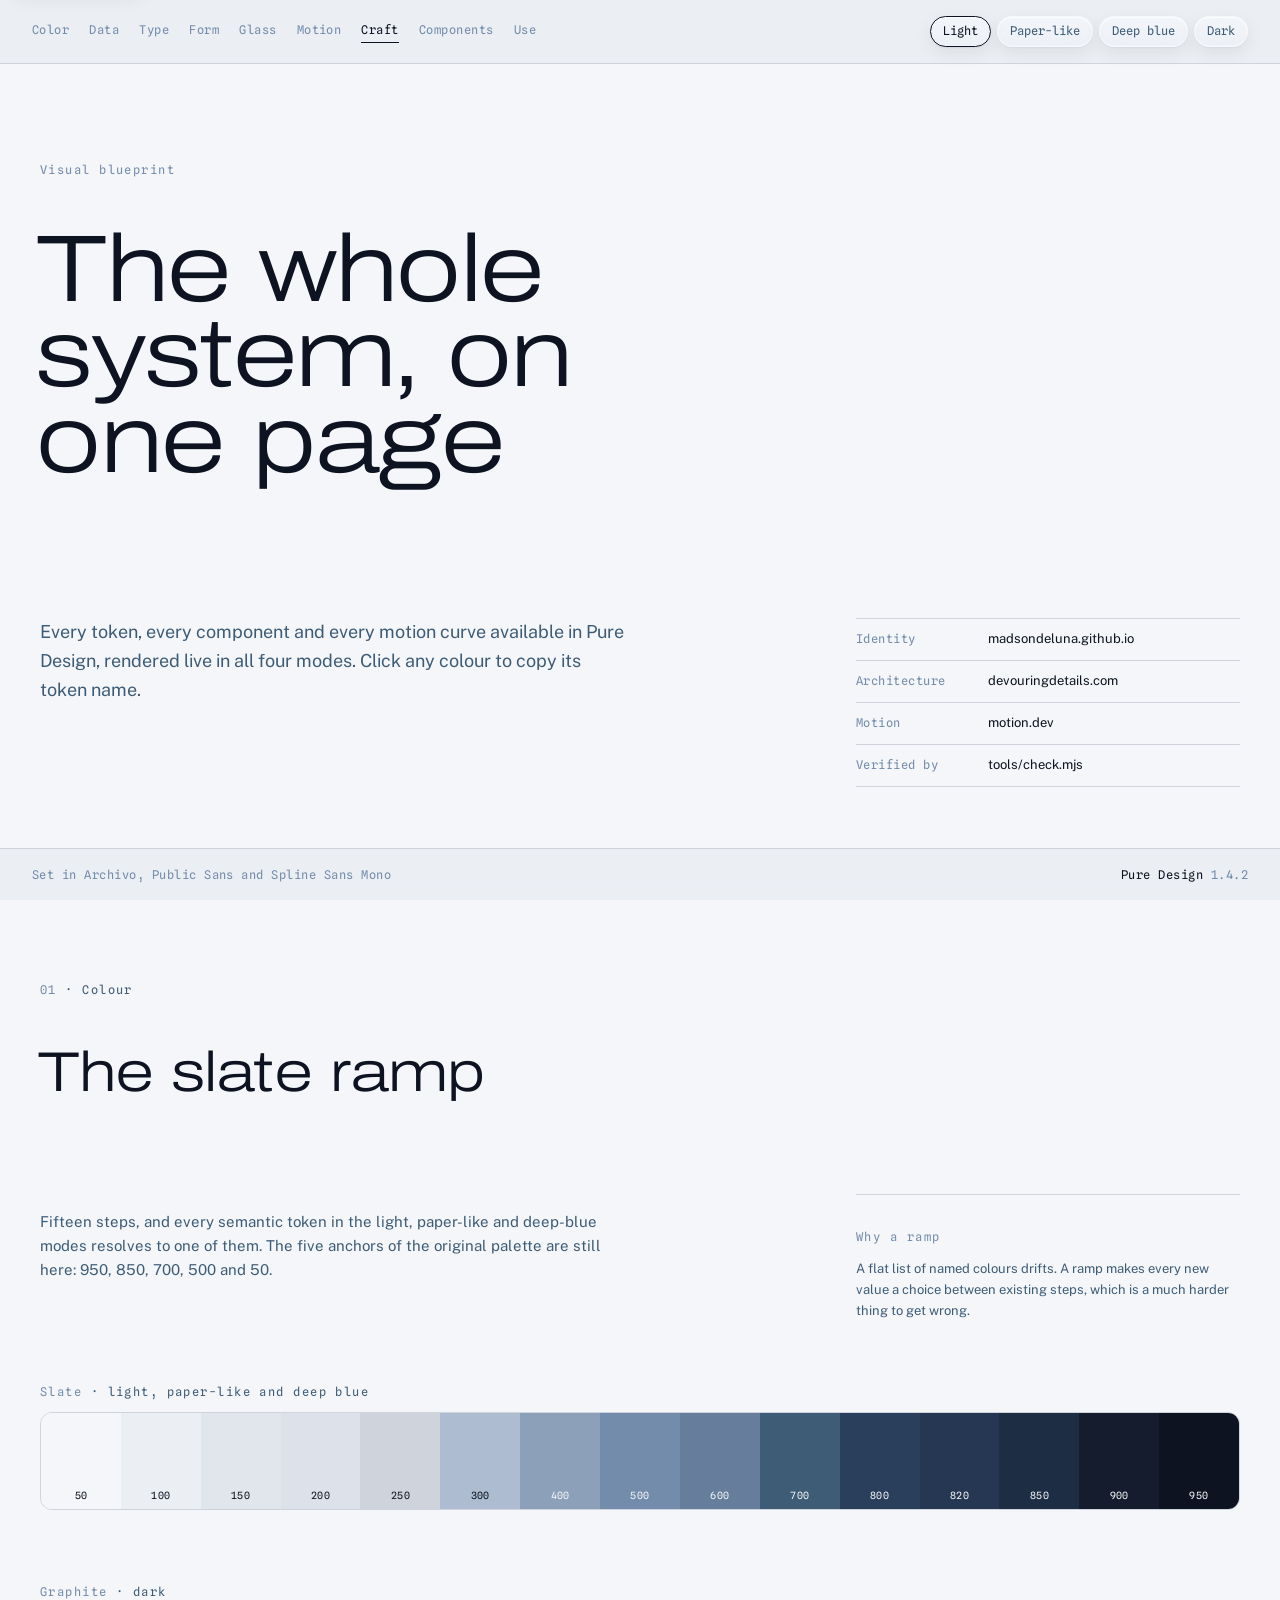
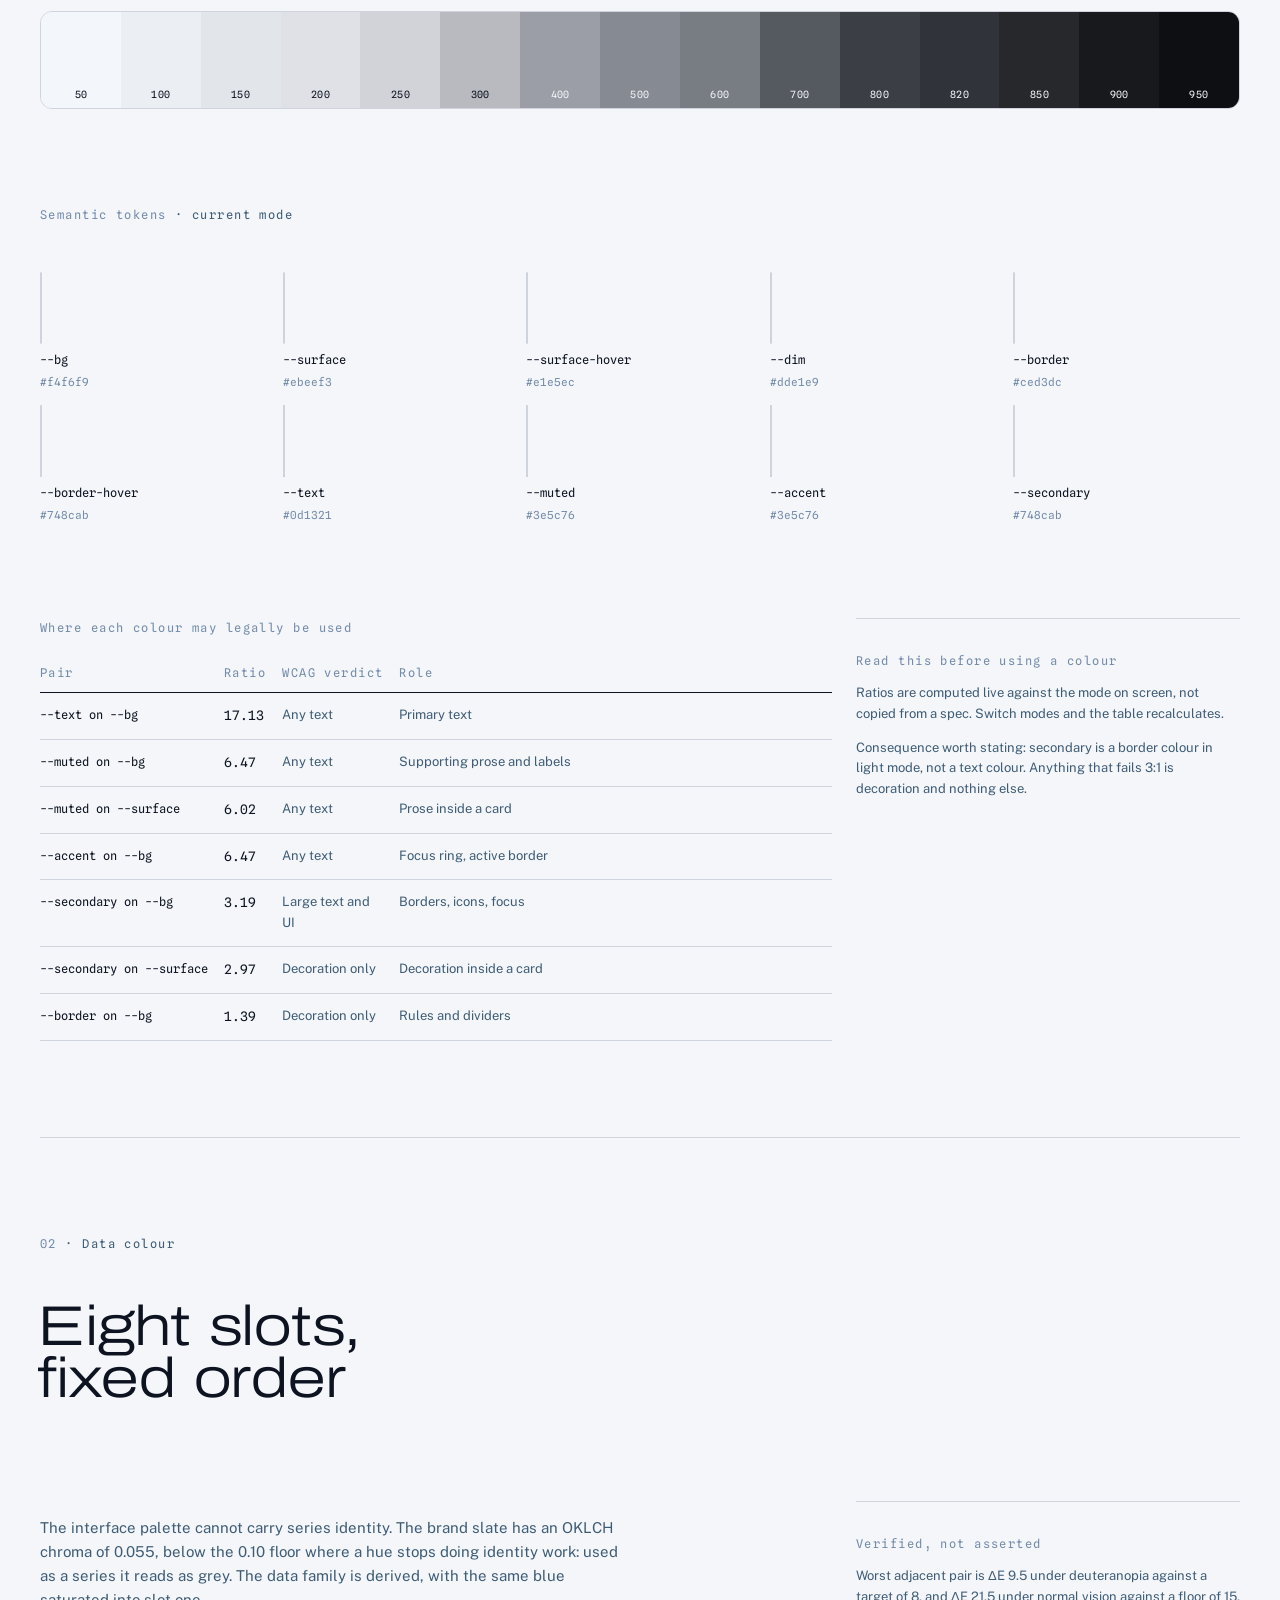
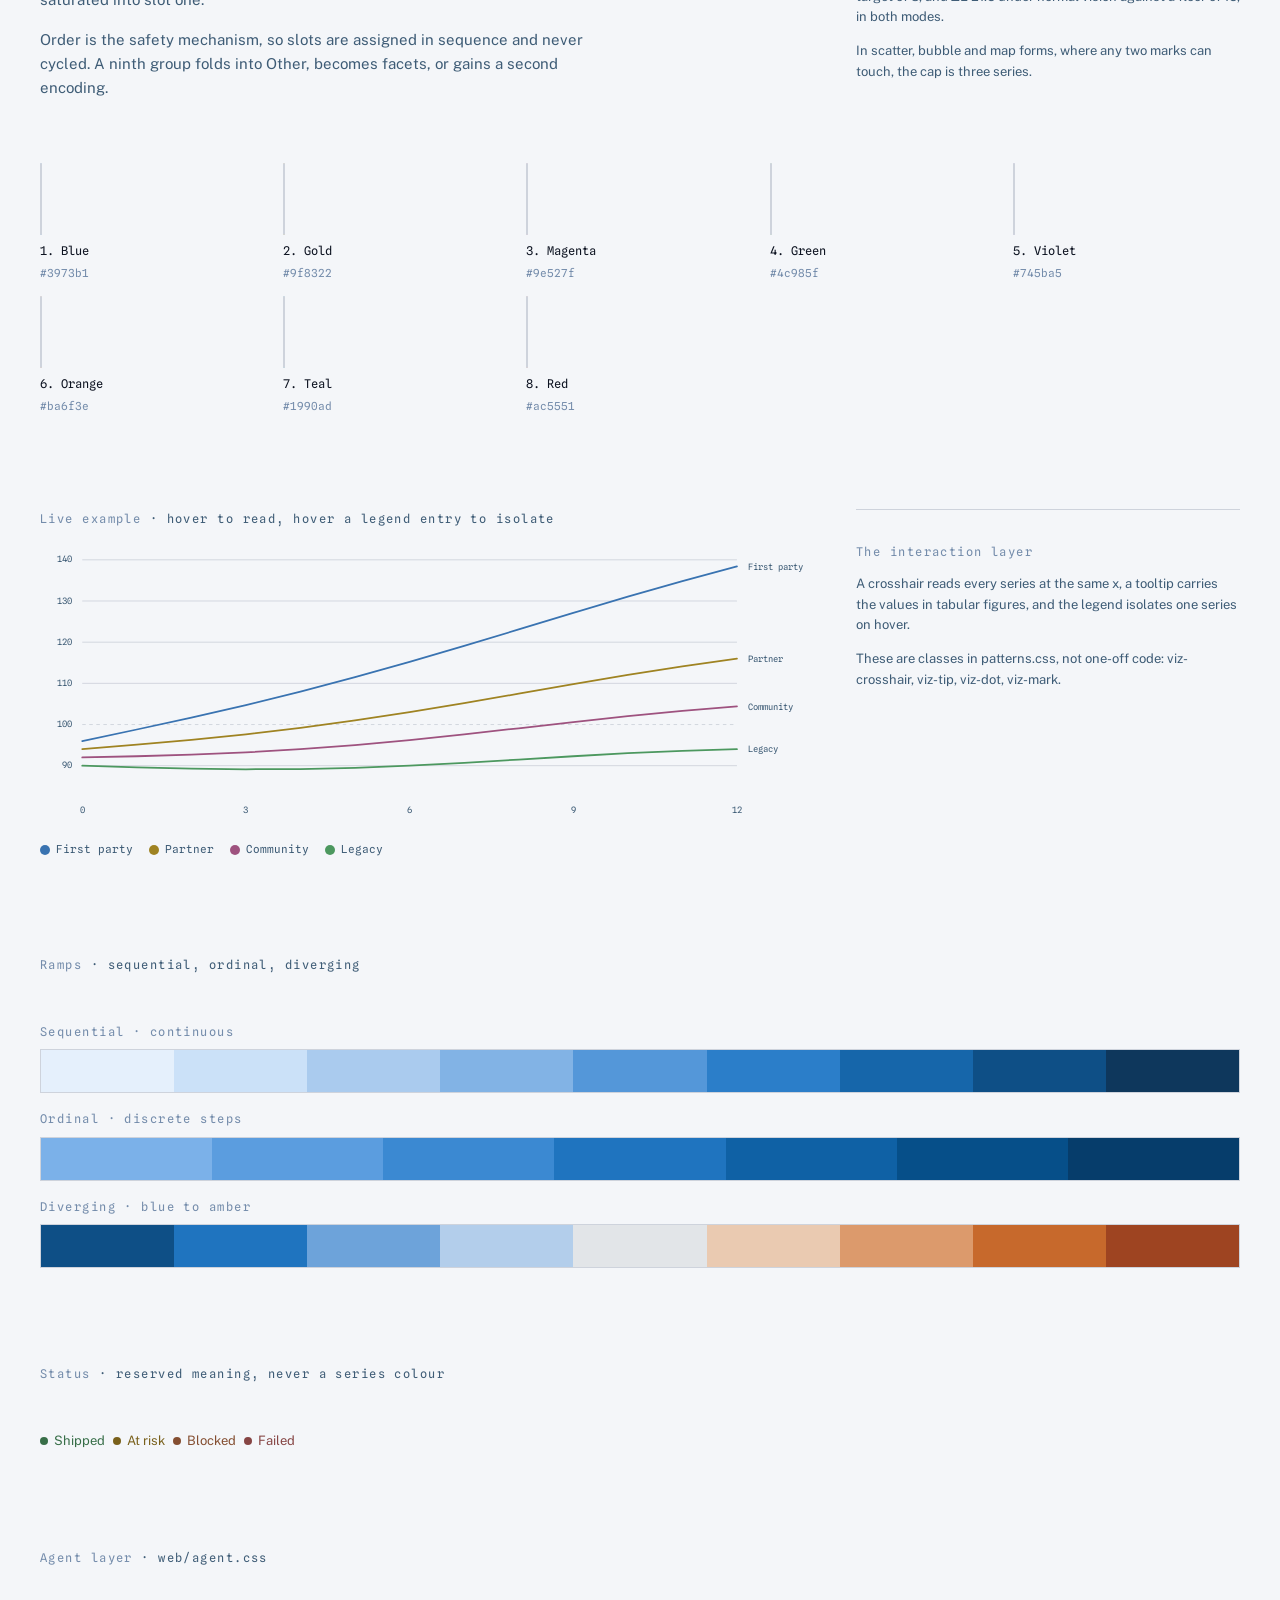
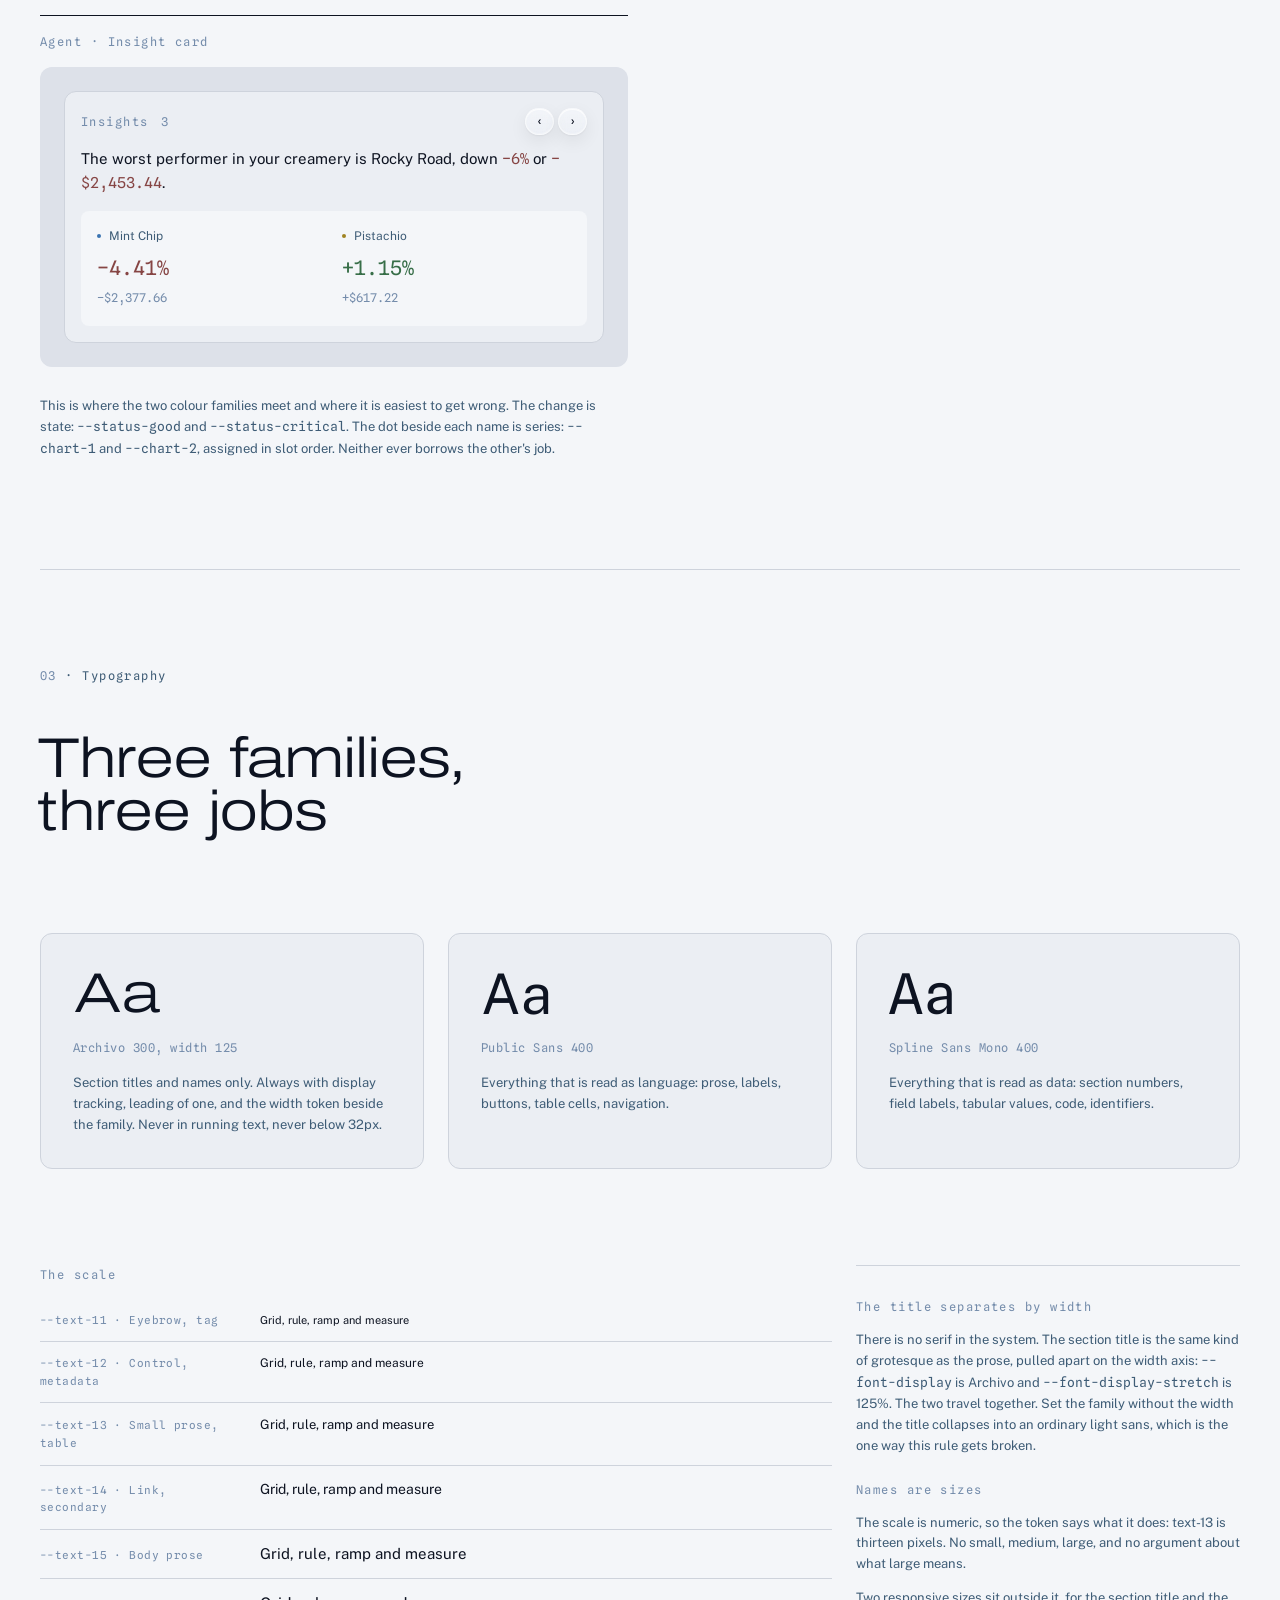
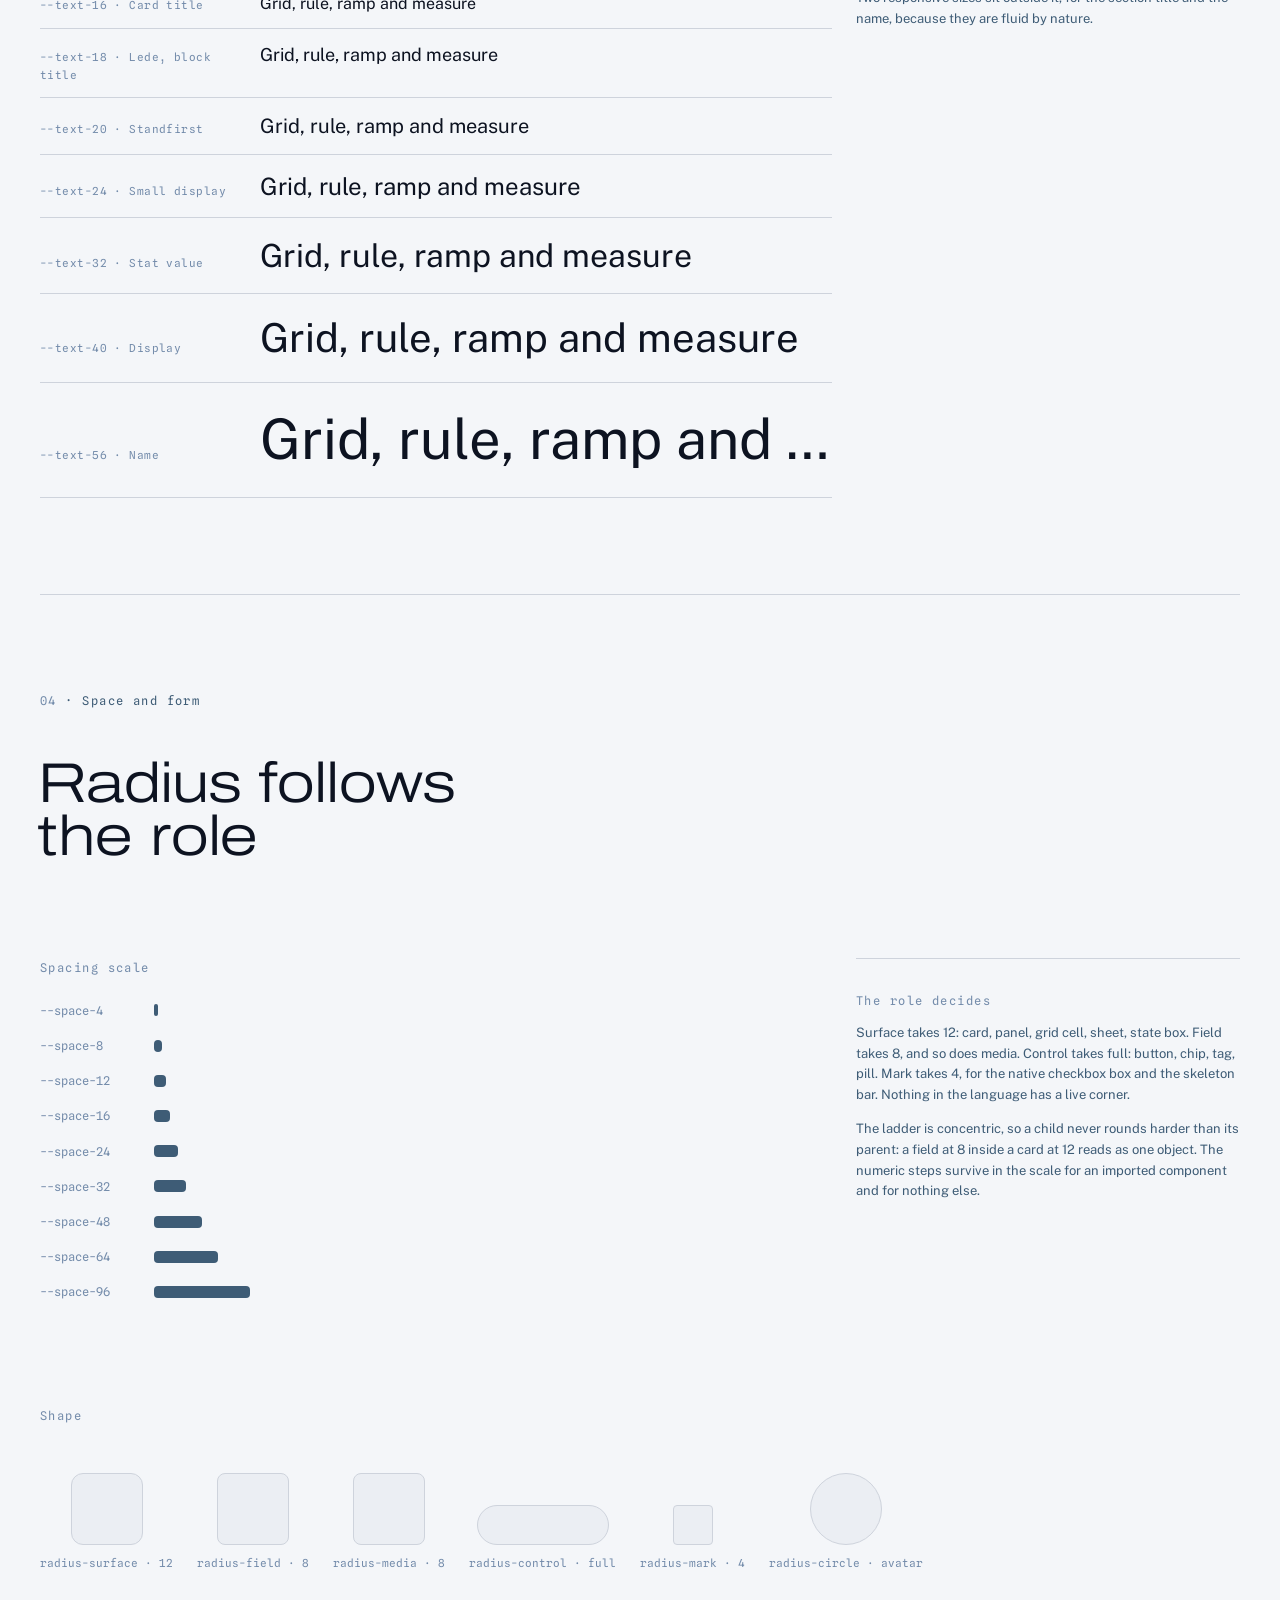
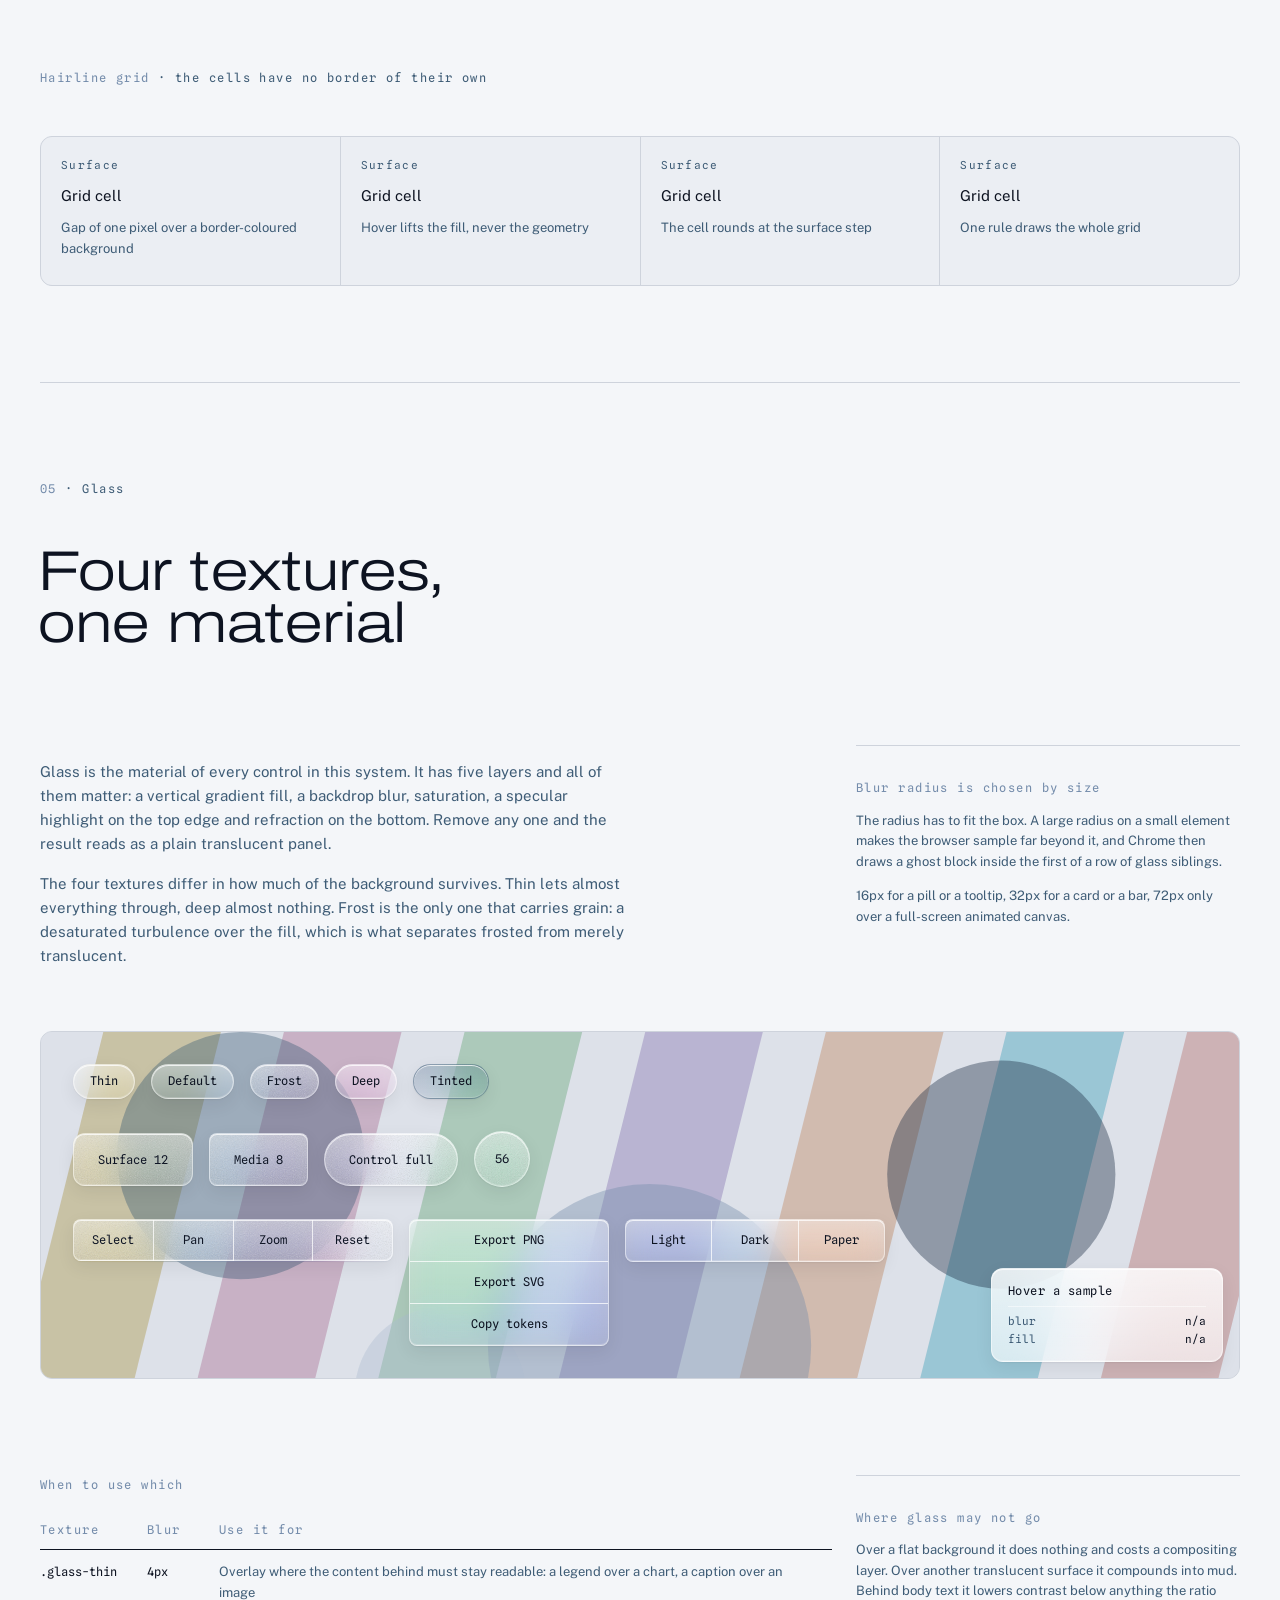
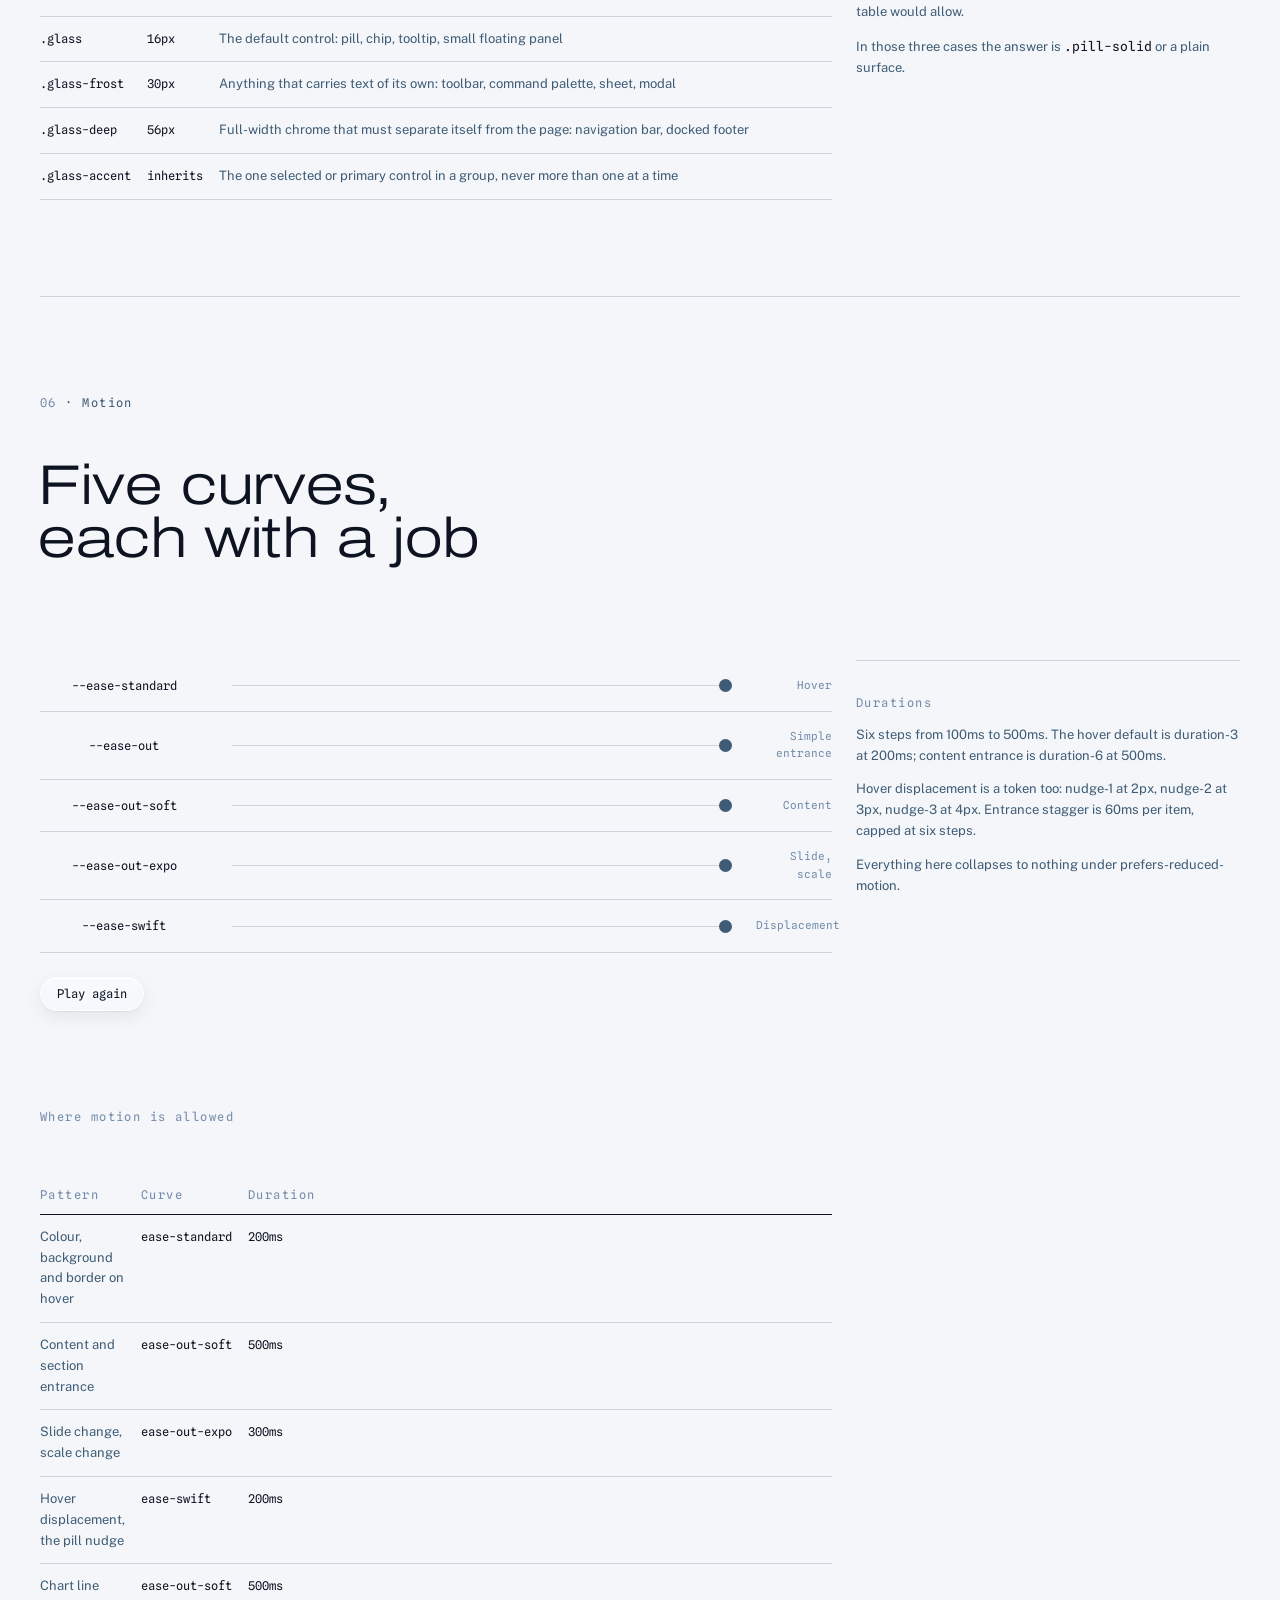
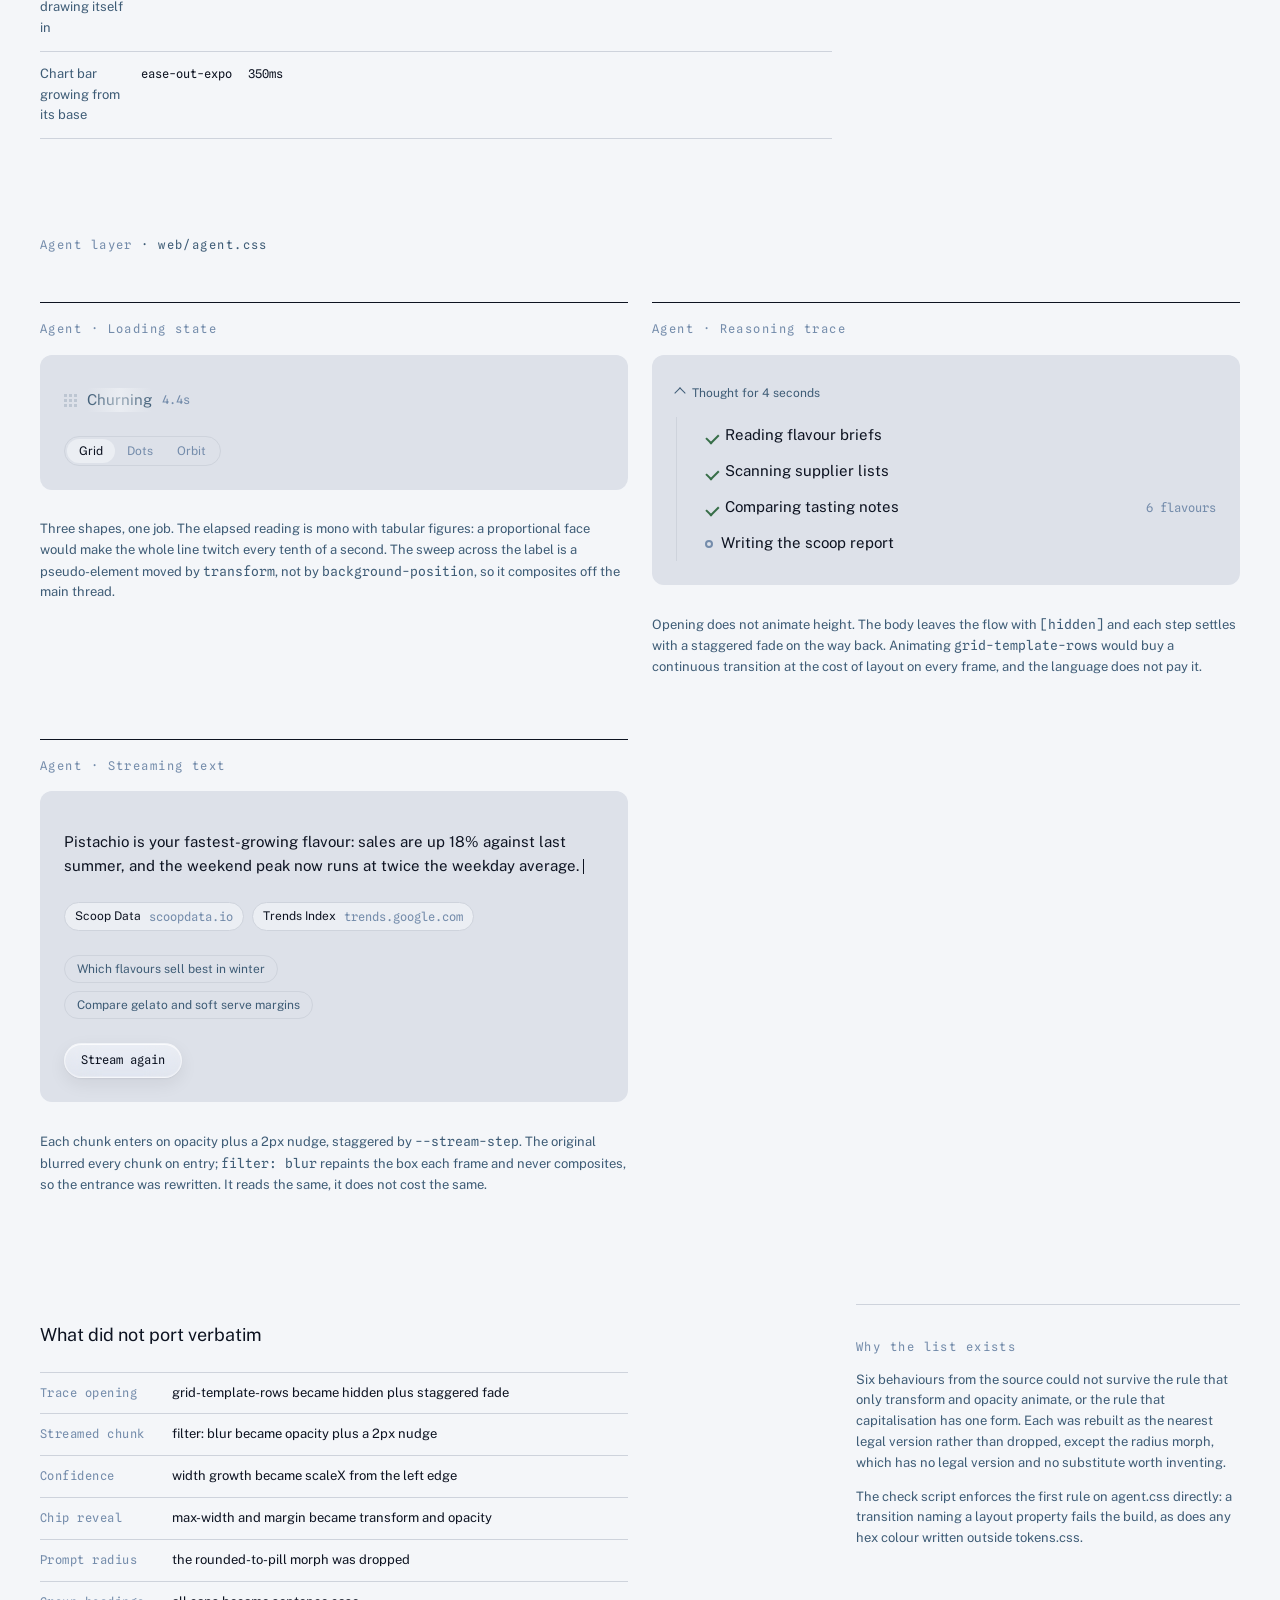
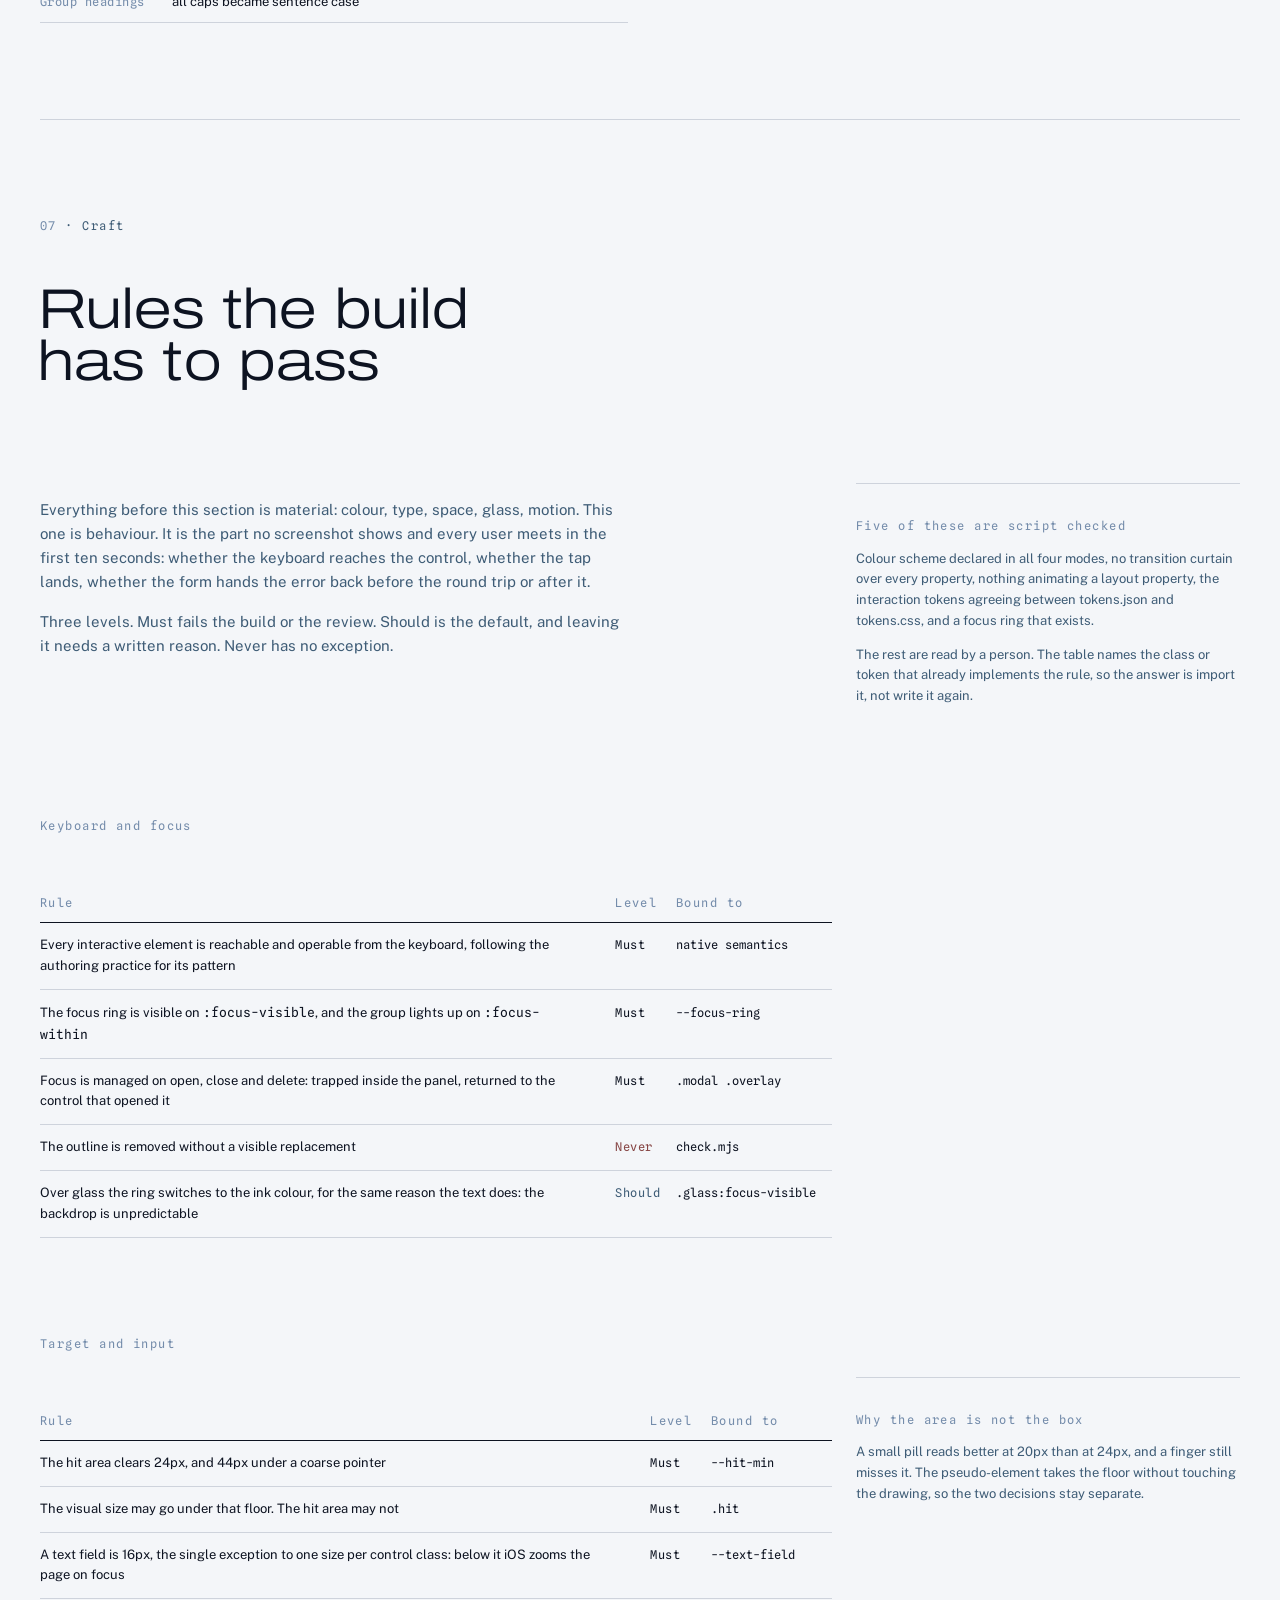
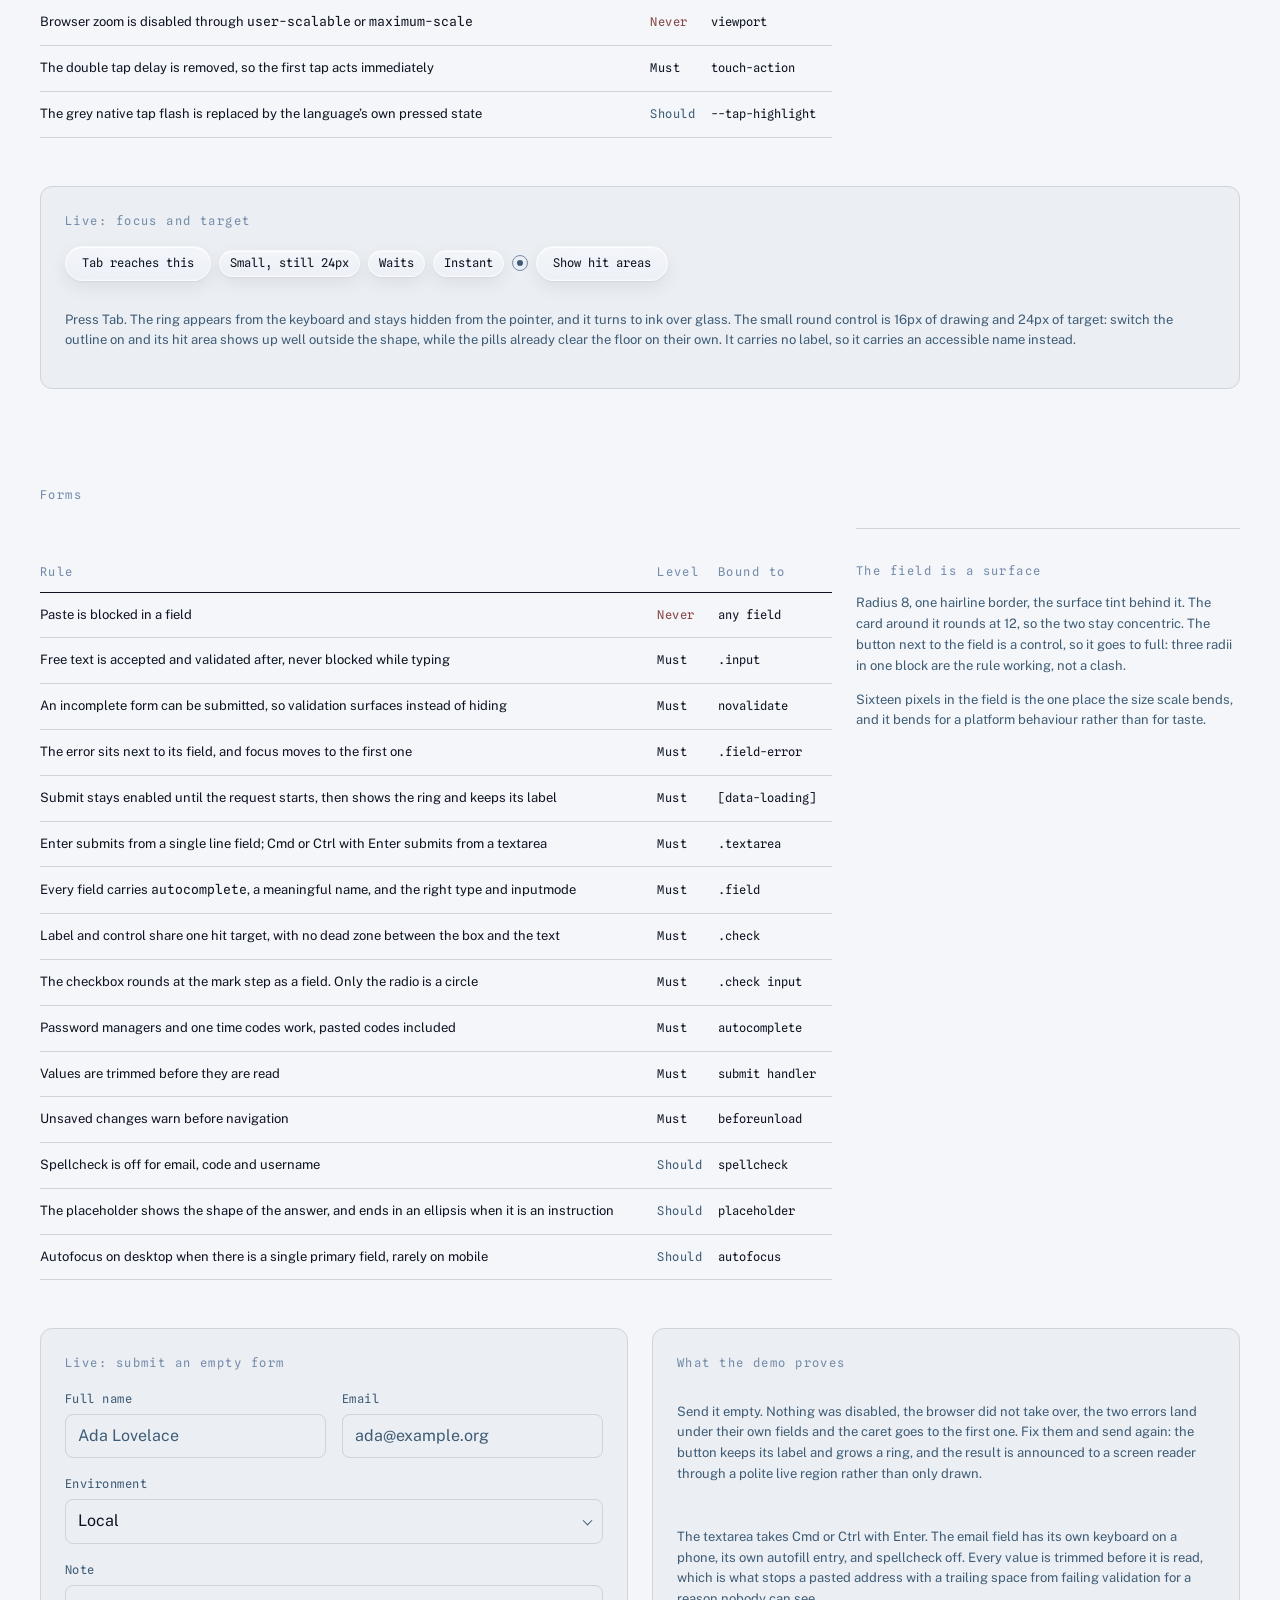
==== commit e02355fd: "fix: glass-accent wins the cascade, small text off --secondary (1.4.2) - .glass-accent was shadowed " ====
--- a/preview/index.html
+++ b/preview/index.html
@@ -1817,7 +1817,7 @@
 <footer class="foot">
   <div class="foot-in">
     <span>Set in Archivo, Public Sans and Spline Sans Mono</span>
-    <span class="sig">Pure Design <span>1.4.1</span></span>
+    <span class="sig">Pure Design <span>1.4.2</span></span>
   </div>
 </footer>
 
--- a/web/patterns.css
+++ b/web/patterns.css
@@ -253,6 +253,26 @@
   color: var(--text);
 }
 .glass-accent:hover {
+  border-color: var(--glass-edge-accent);
+  filter: brightness(1.06);
+}
+
+/* o modificador so modifica se ganhar do componente que ele tinge, e
+   sozinho ele nao ganha: .pill, .card-glass e .glass declaram fundo depois
+   deste bloco, e no hover declaram com uma classe a mais. Sem o par
+   explicito, class="pill glass-accent" saia identico a class="pill", e a
+   acao primaria da tela perdia a prioridade sem nenhum aviso. Nomear os
+   tres aqui e o preco de manter o material no capitulo do material. */
+.pill.glass-accent,
+.card-glass.glass-accent,
+.glass.glass-accent {
+  background-image: var(--glass-tint-accent);
+  border-color: var(--glass-edge-accent);
+}
+.pill.glass-accent:hover,
+.card-glass.glass-accent:hover,
+.glass.glass-accent:hover {
+  background-image: var(--glass-tint-accent);
   border-color: var(--glass-edge-accent);
   filter: brightness(1.06);
 }
@@ -705,11 +725,15 @@
   min-width: 0;
 }
 
+/* --secondary e cor de borda no claro, no paper-like e no deep-blue, pela
+   propria tabela de contraste do README: como texto a 12px ele fica entre
+   2.63:1 e 4.25:1, abaixo do piso de 4.5 nos quatro modos. Rotulo de campo
+   e placeholder sao texto pequeno e ficam em --muted, que passa em todos. */
 .field-label {
   font-family: var(--font-mono);
   font-size: var(--text-12);
   letter-spacing: var(--tracking-wide);
-  color: var(--secondary);
+  color: var(--muted);
   transition: color var(--duration-3) var(--ease-standard);
 }
 
@@ -732,7 +756,7 @@
 }
 
 .input::placeholder,
-.textarea::placeholder { color: var(--secondary); }
+.textarea::placeholder { color: var(--muted); }
 
 .input:hover,
 .textarea:hover,
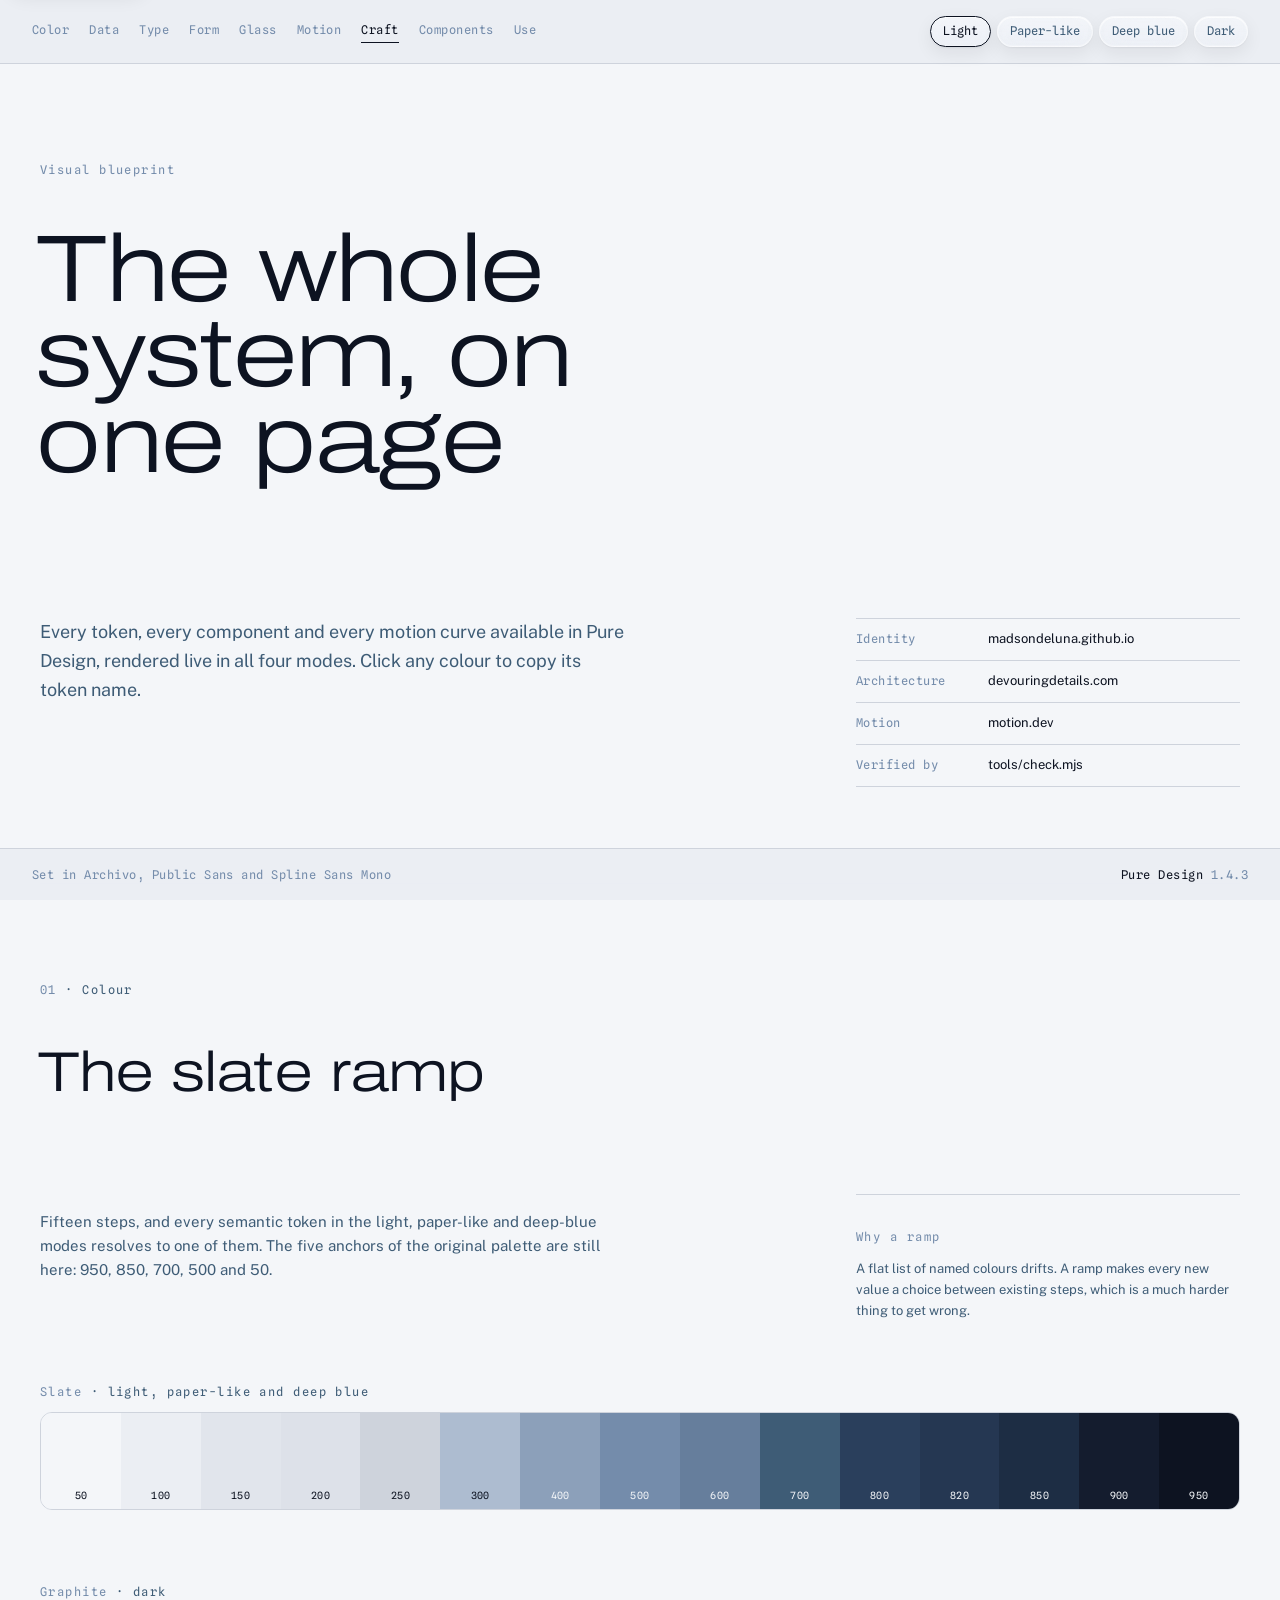
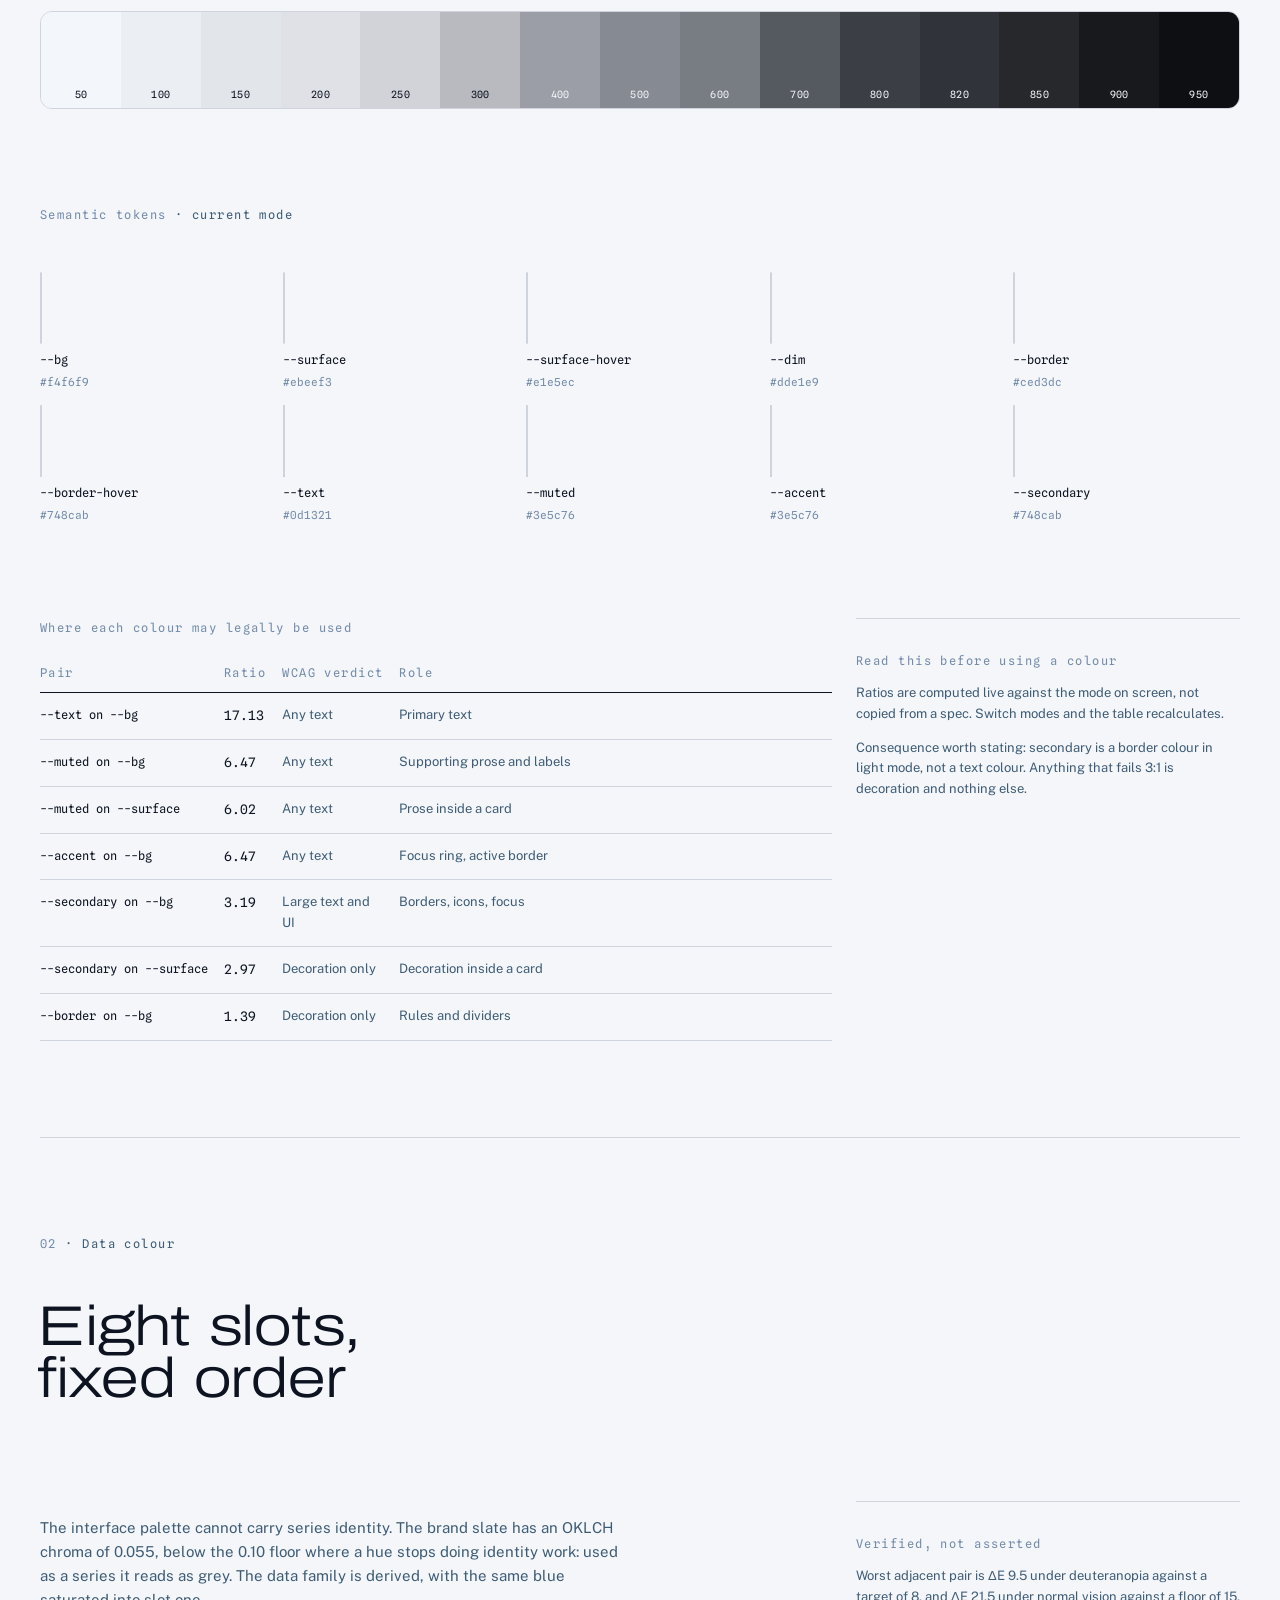
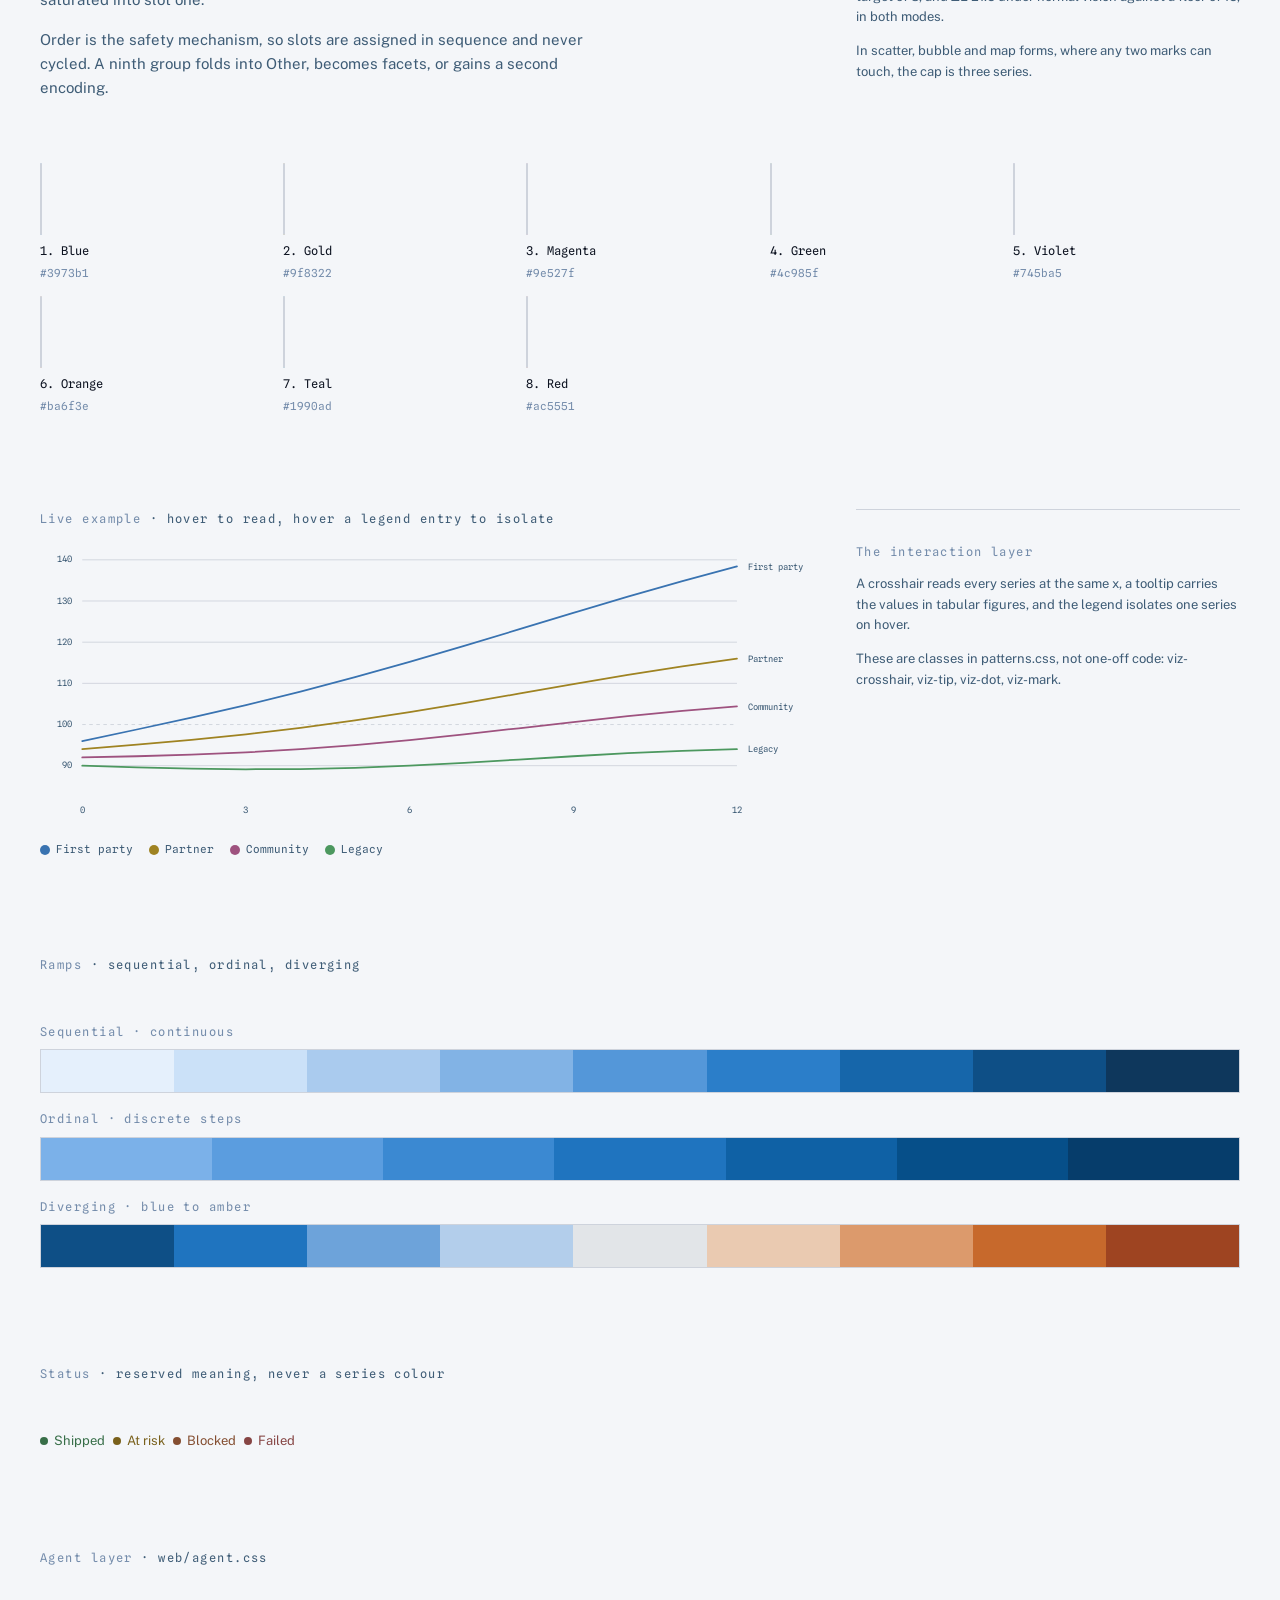
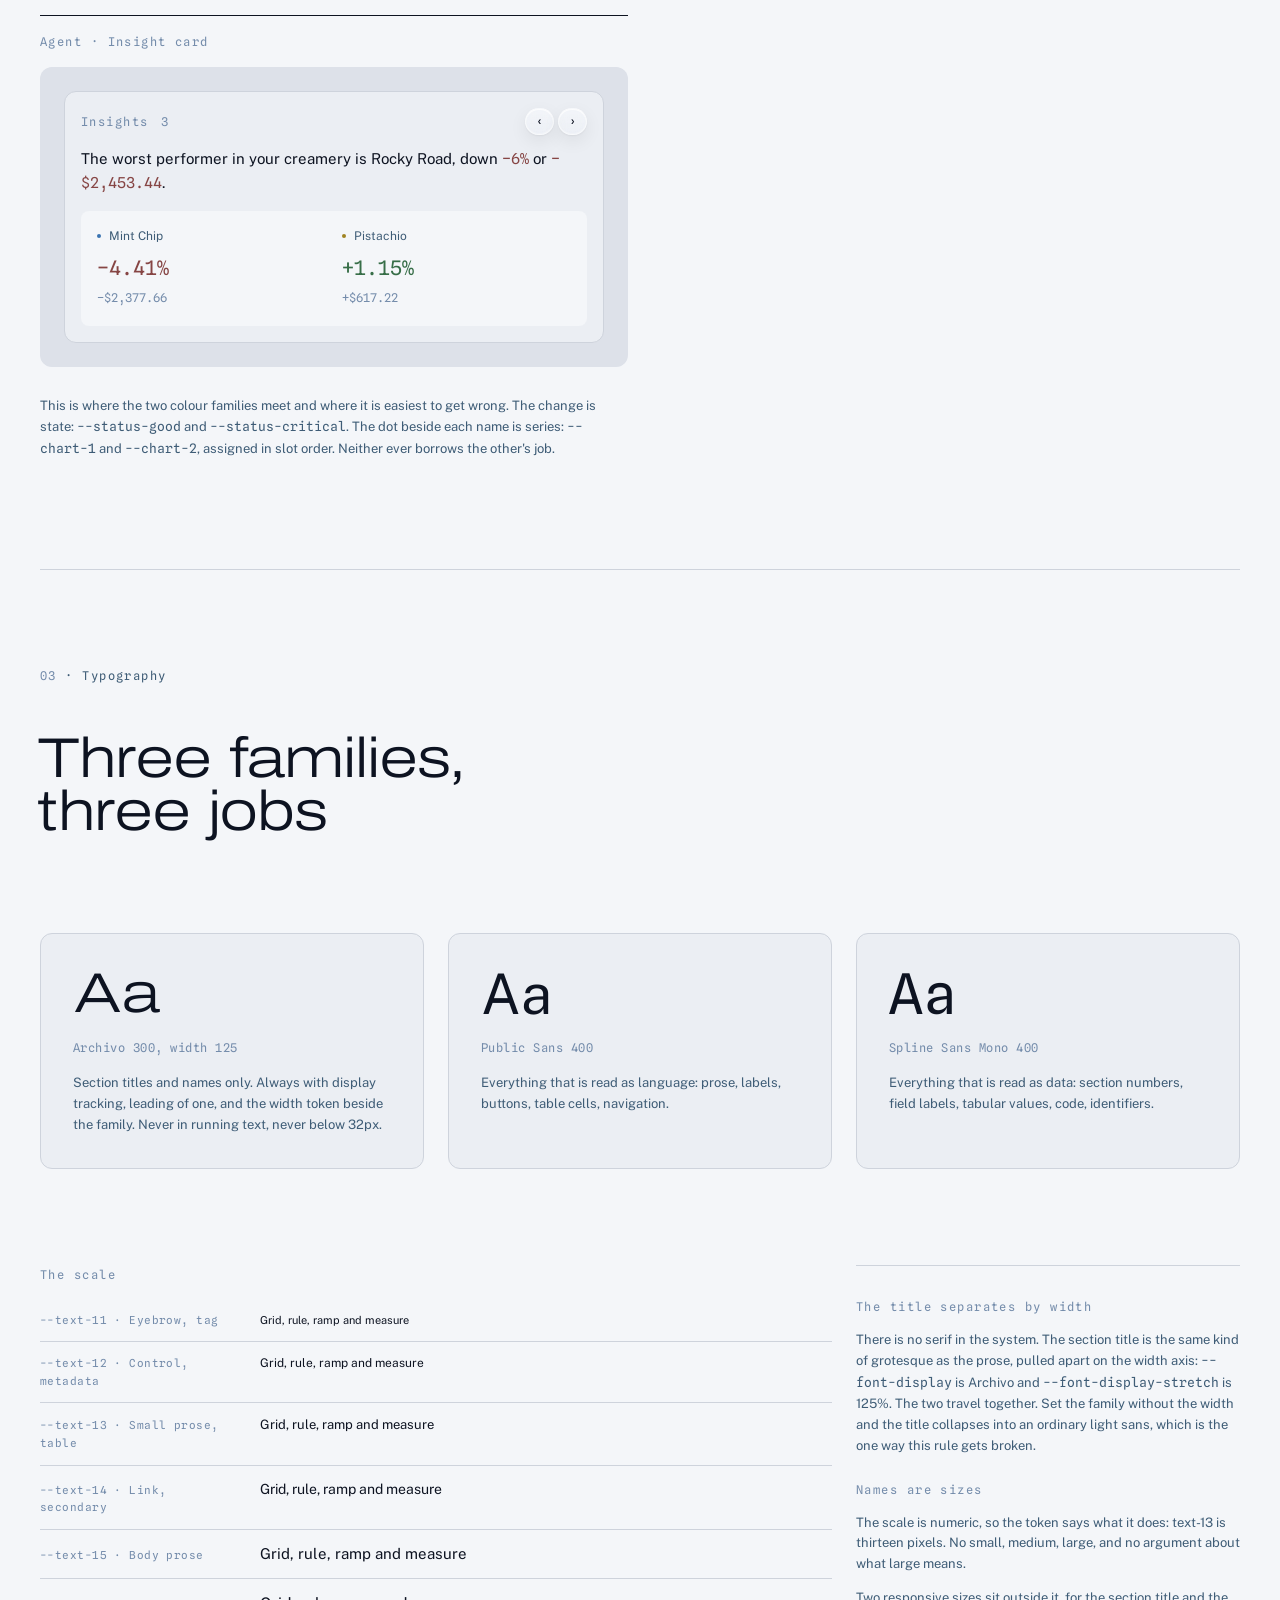
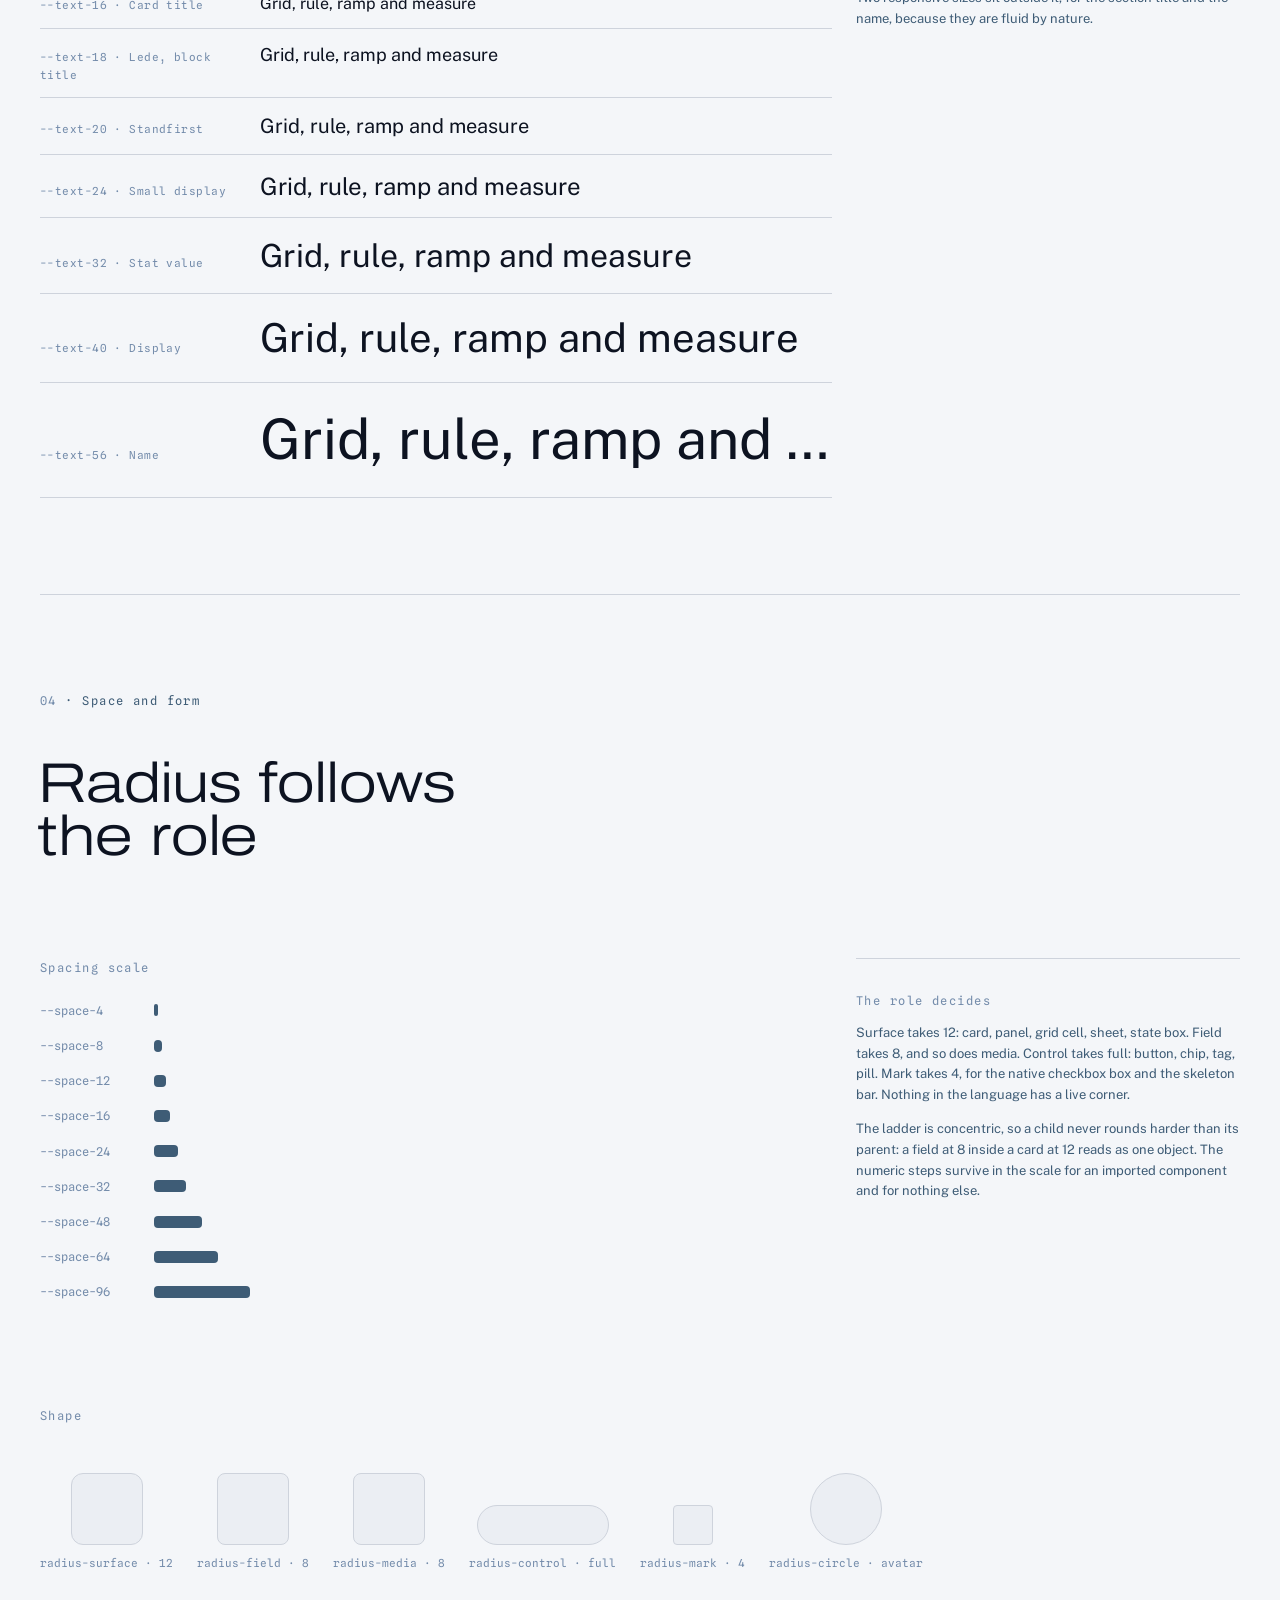
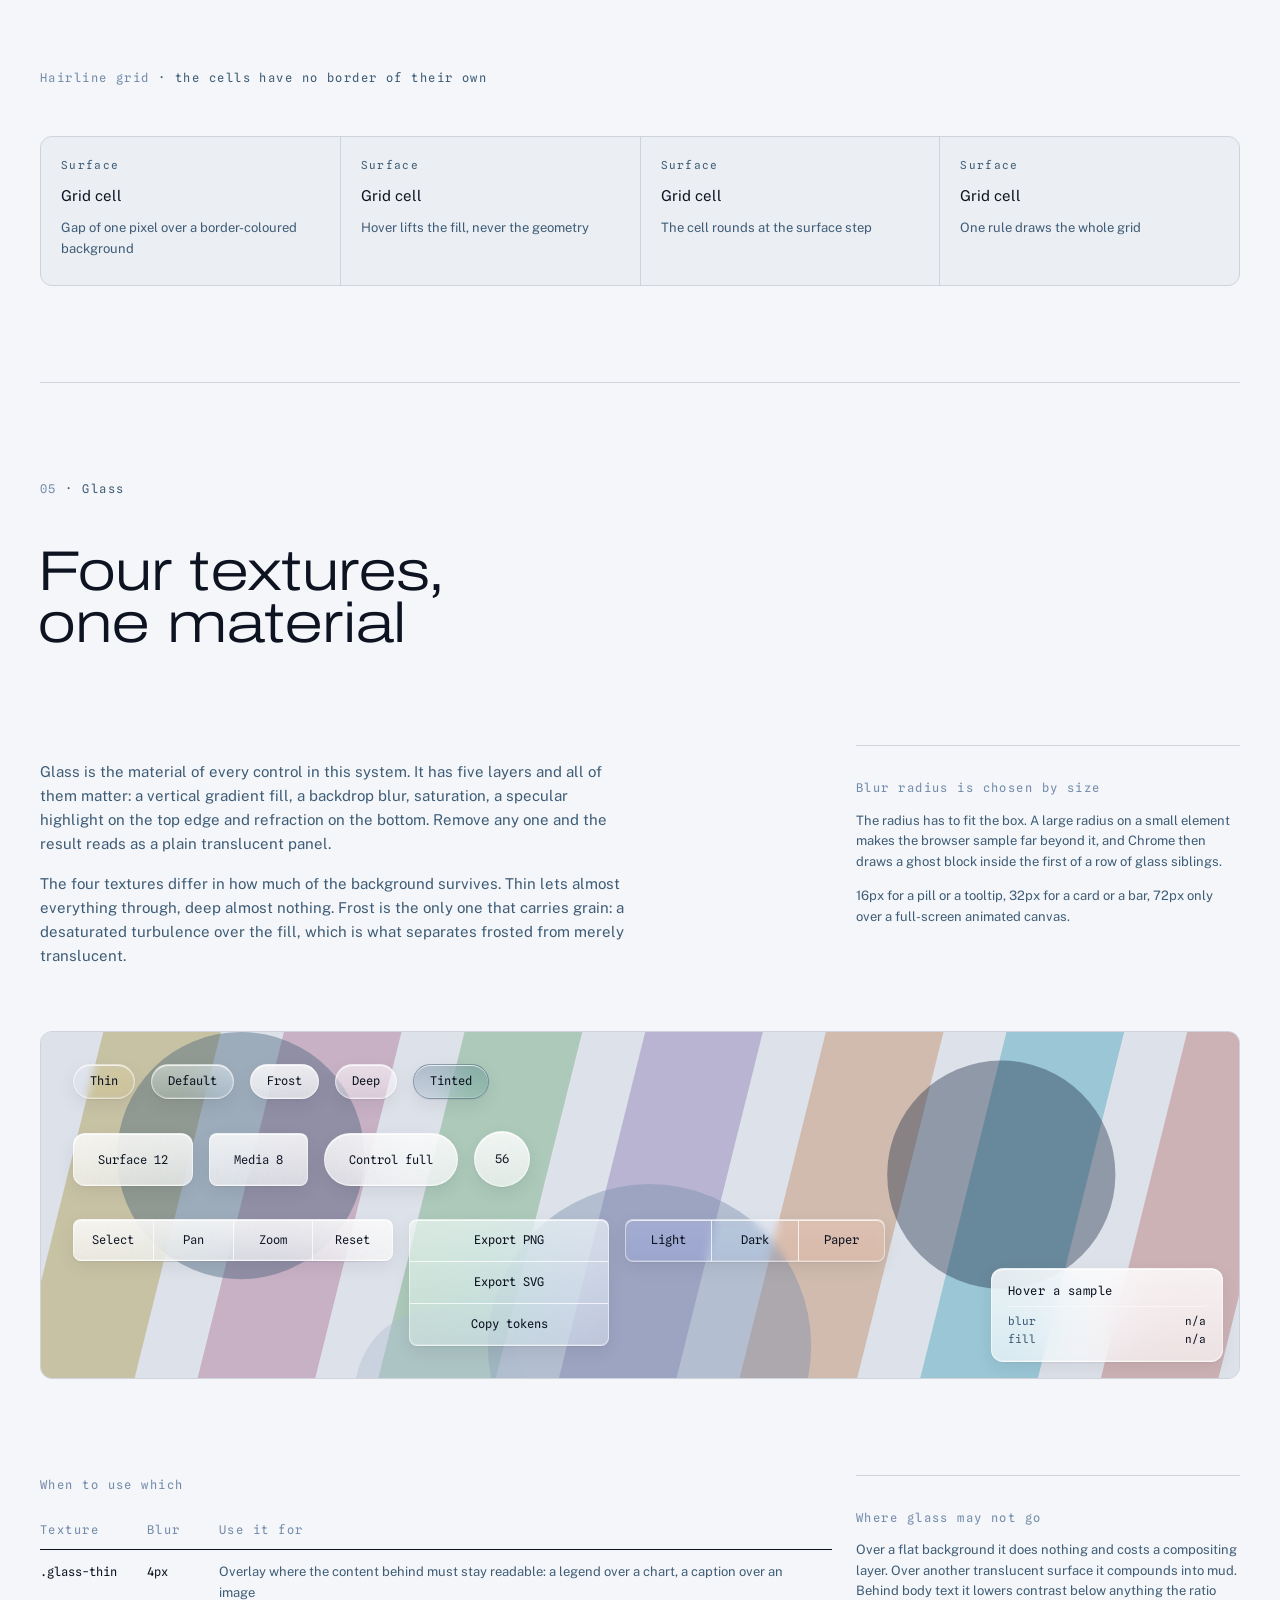
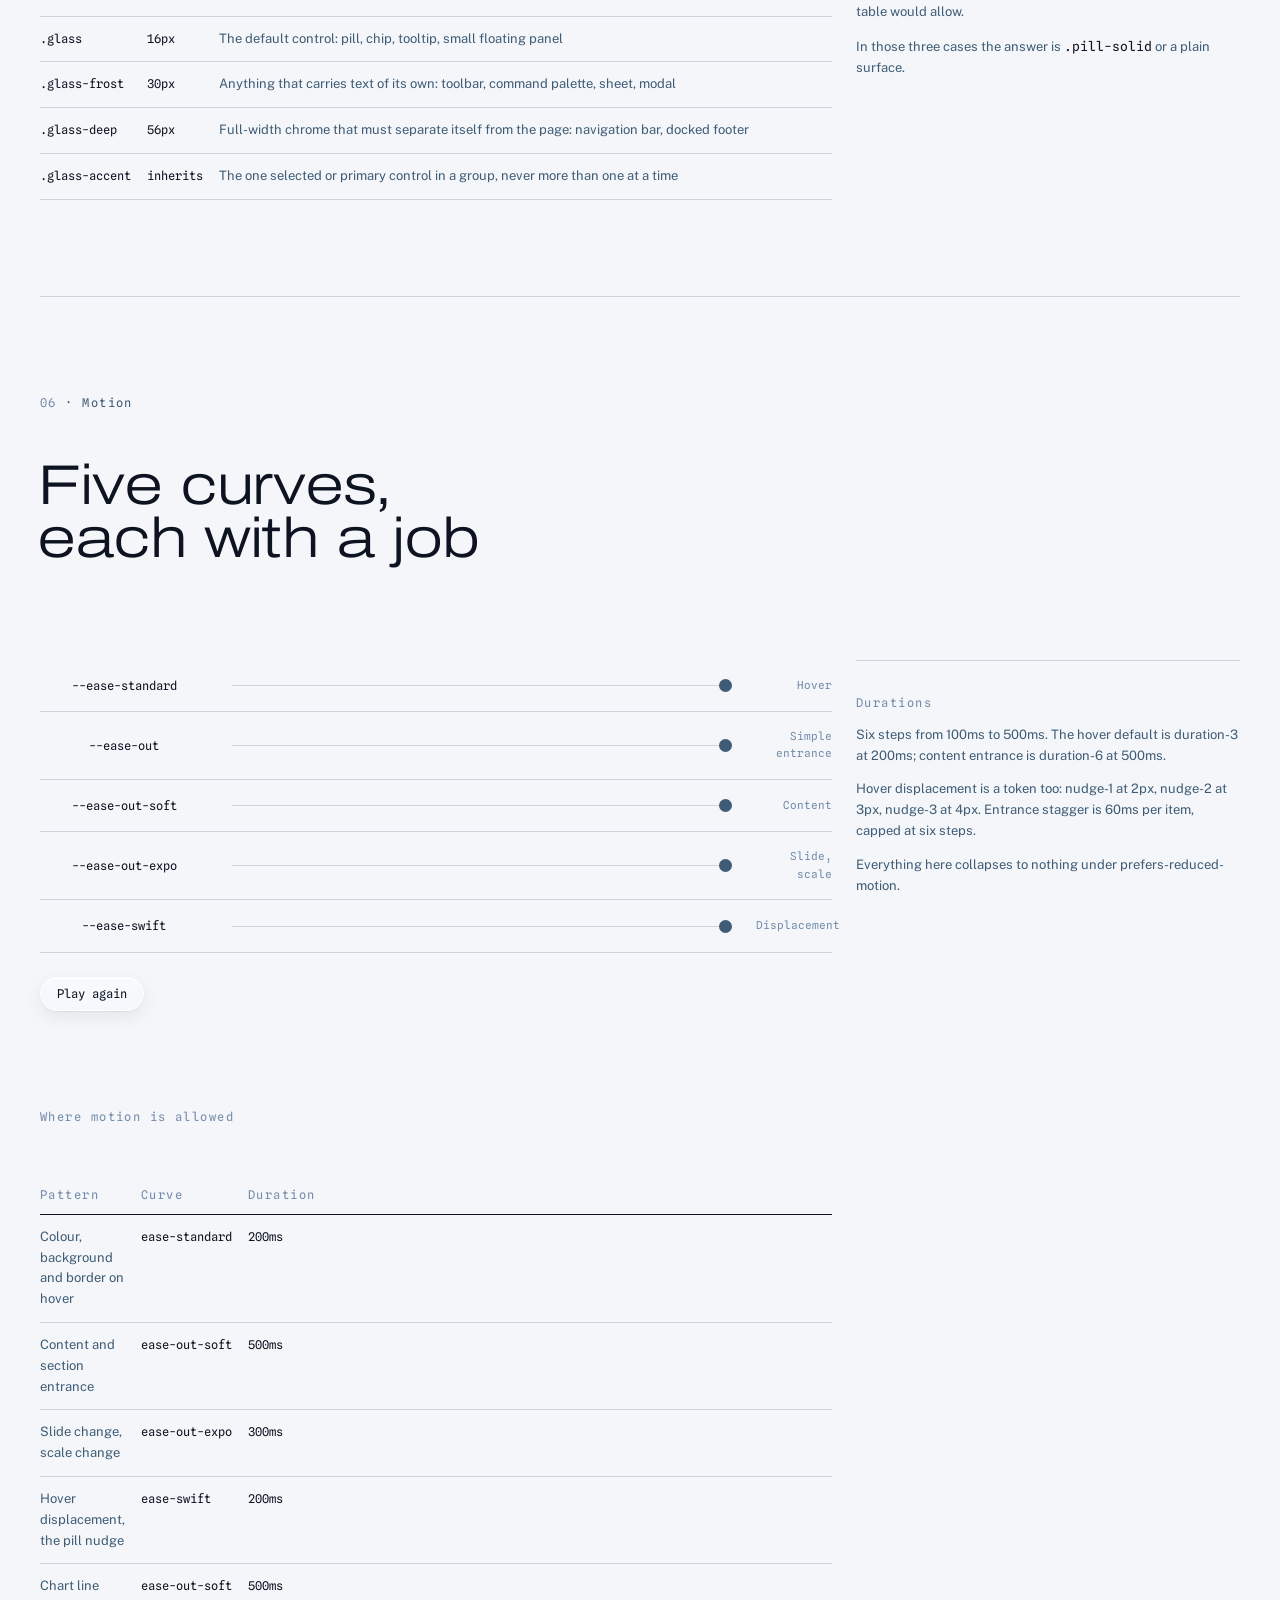
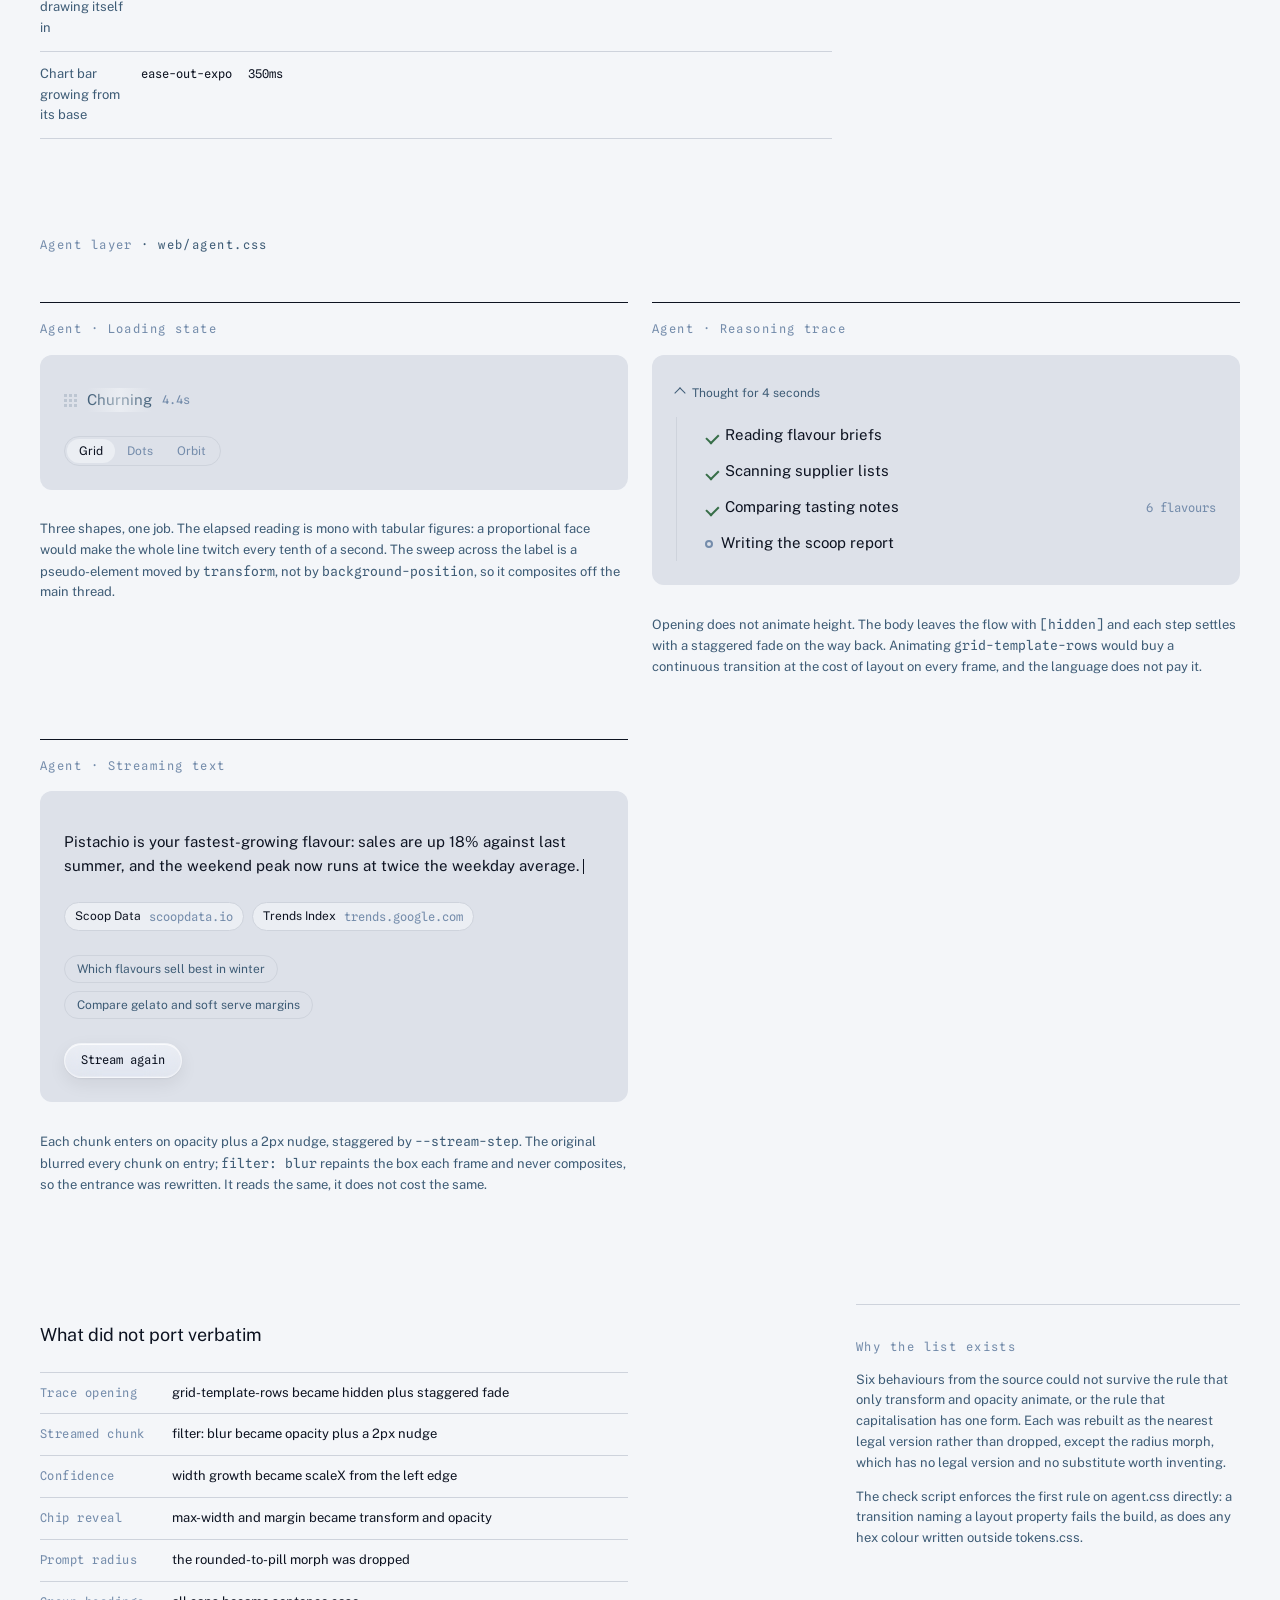
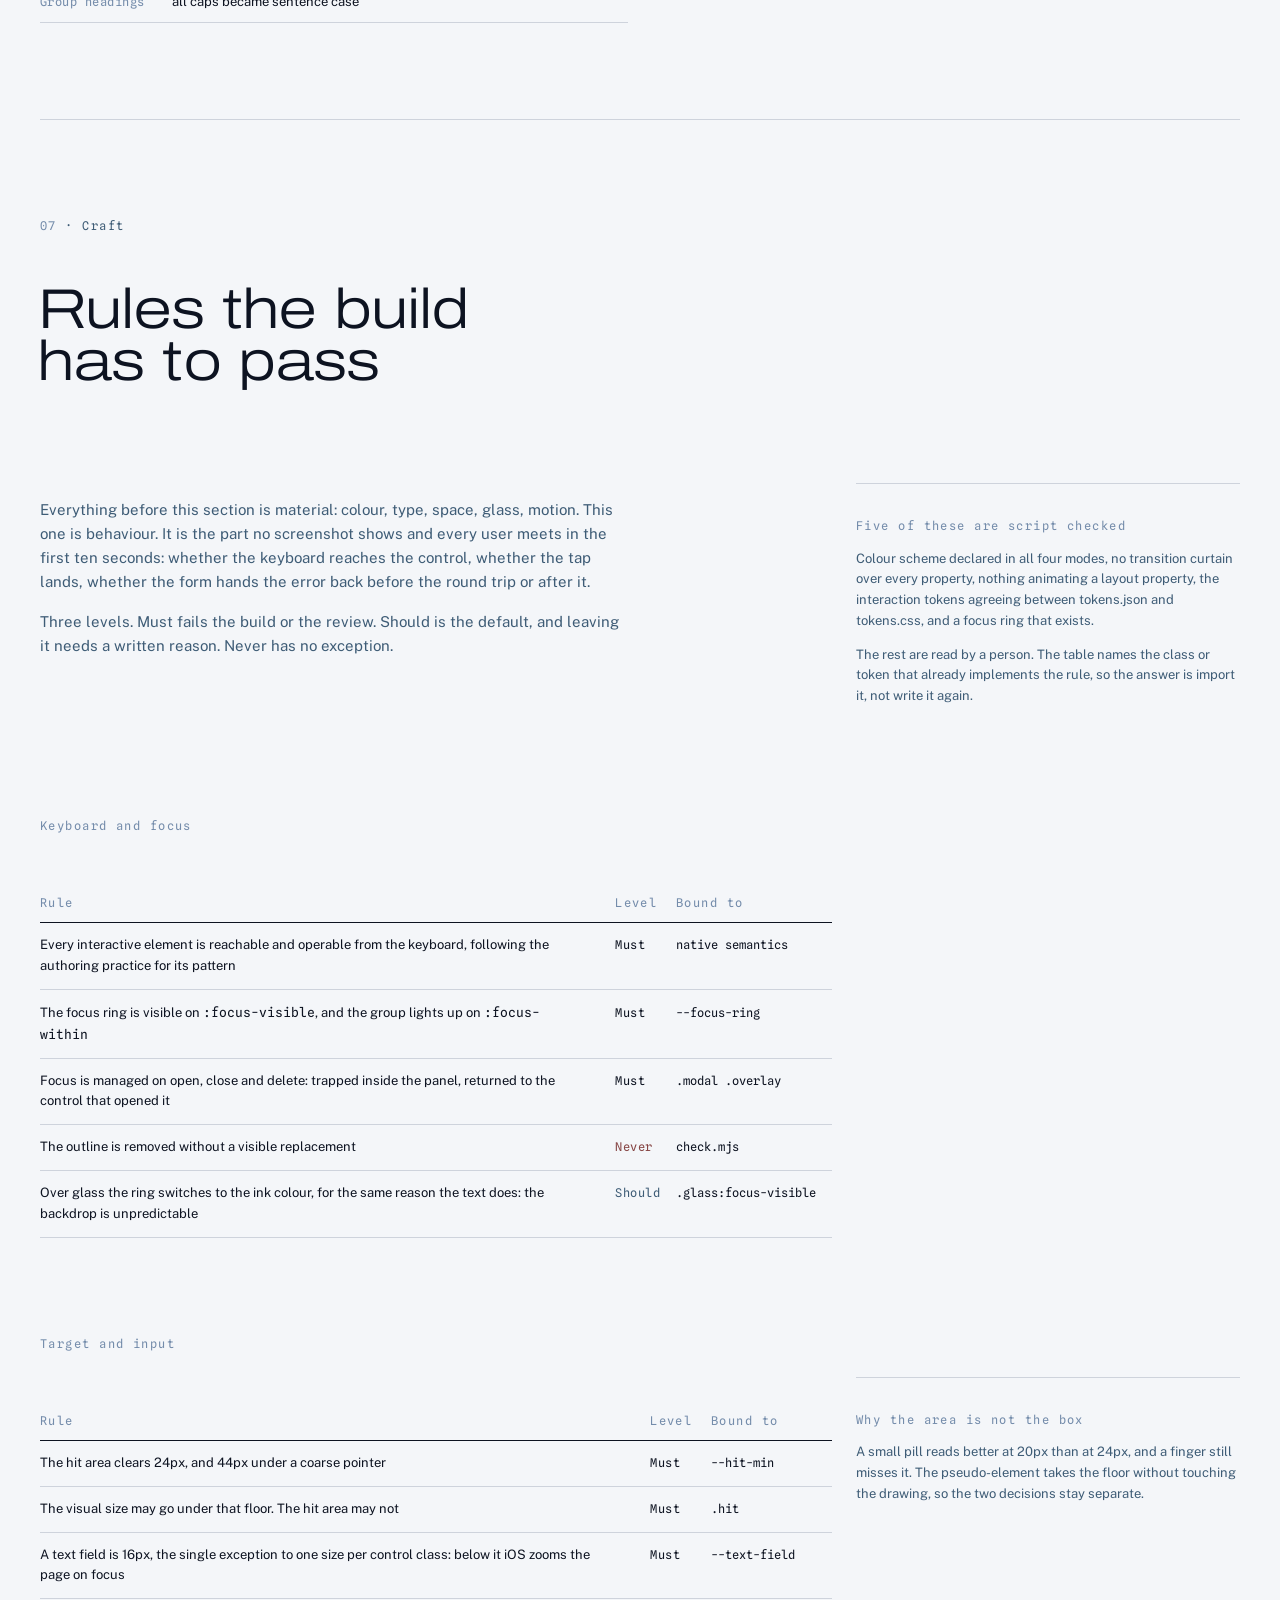
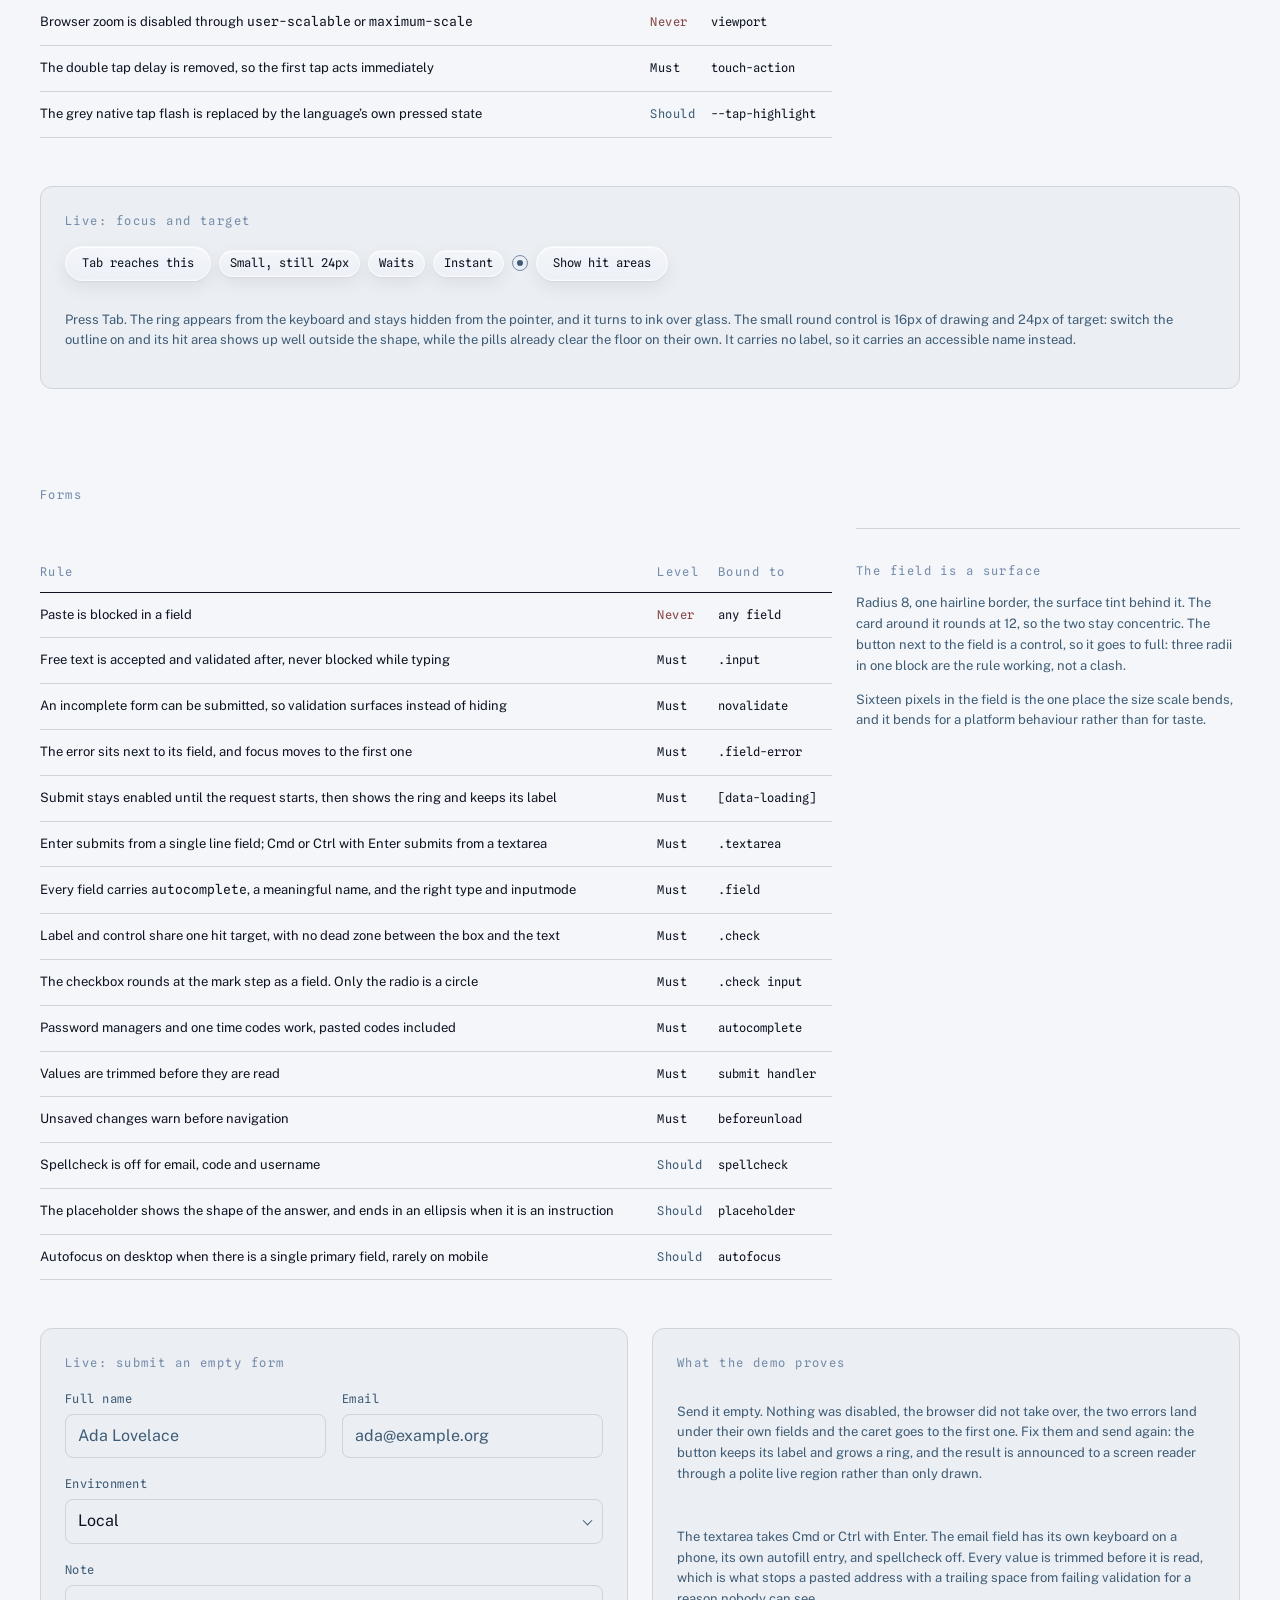
==== commit f7d80534: "fix: glass keeps its blur through the minifier, textures win the cascade (1.4.3)" ====
--- a/preview/index.html
+++ b/preview/index.html
@@ -58,8 +58,8 @@
 
 .nav { position: fixed; top: 0; left: 0; right: 0; z-index: 50;
        background: var(--surface-glass);
+       -webkit-backdrop-filter: blur(var(--blur-card)) saturate(var(--blur-saturate));
        backdrop-filter: blur(var(--blur-card)) saturate(var(--blur-saturate));
-       -webkit-backdrop-filter: blur(var(--blur-card)) saturate(var(--blur-saturate));
        border-bottom: var(--hairline) solid var(--border); }
 .nav-in { max-width: var(--container-xl); margin: 0 auto;
           padding: var(--space-16) var(--space-32); display: flex; align-items: center; }
@@ -87,8 +87,8 @@
             cursor: pointer; line-height: var(--leading-snug);
             background-image: var(--glass-fill); background-color: transparent;
             border: var(--hairline) solid var(--glass-edge);
+            -webkit-backdrop-filter: blur(var(--glass-blur)) saturate(var(--glass-saturate));
             backdrop-filter: blur(var(--glass-blur)) saturate(var(--glass-saturate));
-            -webkit-backdrop-filter: blur(var(--glass-blur)) saturate(var(--glass-saturate));
             box-shadow: var(--shadow-glass-rest); isolation: isolate;
             transition: background-image var(--duration-5) var(--ease-out-soft),
                         border-color var(--duration-5) var(--ease-out-soft),
@@ -359,8 +359,8 @@
                         color: var(--text); border-radius: var(--radius-full);
                         background-image: var(--glass-fill);
                         border: var(--hairline) solid var(--glass-edge);
+                        -webkit-backdrop-filter: blur(var(--glass-blur)) saturate(var(--glass-saturate));
                         backdrop-filter: blur(var(--glass-blur)) saturate(var(--glass-saturate));
-                        -webkit-backdrop-filter: blur(var(--glass-blur)) saturate(var(--glass-saturate));
                         box-shadow: var(--shadow-glass-rest); }
 
 /* toast de cópia */
@@ -375,8 +375,8 @@
 /* rodapé: mesma barra da navegação, ancorada embaixo */
 .foot { position: fixed; bottom: 0; left: 0; right: 0; z-index: 50;
         background: var(--surface-glass);
+        -webkit-backdrop-filter: blur(var(--blur-card)) saturate(var(--blur-saturate));
         backdrop-filter: blur(var(--blur-card)) saturate(var(--blur-saturate));
-        -webkit-backdrop-filter: blur(var(--blur-card)) saturate(var(--blur-saturate));
         border-top: var(--hairline) solid var(--border); }
 .foot-in { max-width: var(--container-xl); margin: 0 auto;
            padding: var(--space-16) var(--space-32); display: flex;
@@ -1817,7 +1817,7 @@
 <footer class="foot">
   <div class="foot-in">
     <span>Set in Archivo, Public Sans and Spline Sans Mono</span>
-    <span class="sig">Pure Design <span>1.4.2</span></span>
+    <span class="sig">Pure Design <span>1.4.3</span></span>
   </div>
 </footer>
 
--- a/web/patterns.css
+++ b/web/patterns.css
@@ -140,8 +140,8 @@
   background-image: var(--glass-fill);
   background-color: var(--surface-glass);
   border: var(--hairline) solid var(--glass-edge);
+  -webkit-backdrop-filter: blur(var(--blur-card)) saturate(var(--glass-saturate));
   backdrop-filter: blur(var(--blur-card)) saturate(var(--glass-saturate));
-  -webkit-backdrop-filter: blur(var(--blur-card)) saturate(var(--glass-saturate));
   box-shadow: var(--shadow-glass-rest);
   isolation: isolate;
   cursor: pointer;
@@ -186,8 +186,8 @@
   background-image: var(--glass-fill);
   background-color: transparent;
   border: var(--hairline) solid var(--glass-edge);
+  -webkit-backdrop-filter: blur(var(--glass-blur)) saturate(var(--glass-saturate));
   backdrop-filter: blur(var(--glass-blur)) saturate(var(--glass-saturate));
-  -webkit-backdrop-filter: blur(var(--glass-blur)) saturate(var(--glass-saturate));
   box-shadow: var(--shadow-glass-rest);
   /* isola o backdrop desta superficie do das vizinhas */
   isolation: isolate;
@@ -216,8 +216,8 @@
 /* fino: o fundo passa quase inteiro, so a aresta denuncia o material */
 .glass-thin {
   background-image: var(--glass-fill-thin);
+  -webkit-backdrop-filter: blur(var(--glass-blur-thin)) saturate(140%);
   backdrop-filter: blur(var(--glass-blur-thin)) saturate(140%);
-  -webkit-backdrop-filter: blur(var(--glass-blur-thin)) saturate(140%);
 }
 
 /* fosco: e o unico que leva granulado. Sem o feTurbulence por cima o
@@ -225,8 +225,8 @@
 .glass-frost {
   position: relative;
   background-image: var(--glass-fill-frost);
+  -webkit-backdrop-filter: blur(var(--glass-blur-frost)) saturate(130%) brightness(1.02);
   backdrop-filter: blur(var(--glass-blur-frost)) saturate(130%) brightness(1.02);
-  -webkit-backdrop-filter: blur(var(--glass-blur-frost)) saturate(130%) brightness(1.02);
 }
 .glass-frost::after {
   content: "";
@@ -242,9 +242,35 @@
 /* fundo: quase nada do que esta atras sobrevive, so a cor media */
 .glass-deep {
   background-image: var(--glass-fill-deep);
+  -webkit-backdrop-filter: blur(var(--glass-blur-deep)) saturate(200%);
   backdrop-filter: blur(var(--glass-blur-deep)) saturate(200%);
+}
+
+/* As tres texturas acima perdem de .glass:not(.card-glass) pela mesma
+   razao que .glass-accent perdia de .pill: o :not() conta como classe,
+   entao o componente vale duas e a textura vale uma. Sem estes pares
+   class="glass glass-frost" saia com o preenchimento e o raio de desfoque
+   do .glass padrao, o que apaga a diferenca entre as quatro texturas sem
+   nenhum aviso. .pill e .card-glass ficam de fora: .pill ja e o desfoque
+   de 16px e .card-glass declara o dele antes deste bloco. */
+.glass.glass-thin {
+  background-image: var(--glass-fill-thin);
+  -webkit-backdrop-filter: blur(var(--glass-blur-thin)) saturate(140%);
+  backdrop-filter: blur(var(--glass-blur-thin)) saturate(140%);
+}
+.glass.glass-frost {
+  background-image: var(--glass-fill-frost);
+  -webkit-backdrop-filter: blur(var(--glass-blur-frost)) saturate(130%) brightness(1.02);
+  backdrop-filter: blur(var(--glass-blur-frost)) saturate(130%) brightness(1.02);
+}
+.glass.glass-deep {
+  background-image: var(--glass-fill-deep);
   -webkit-backdrop-filter: blur(var(--glass-blur-deep)) saturate(200%);
-}
+  backdrop-filter: blur(var(--glass-blur-deep)) saturate(200%);
+}
+.glass.glass-thin:hover  { background-image: var(--glass-fill-thin); }
+.glass.glass-frost:hover { background-image: var(--glass-fill-frost); }
+.glass.glass-deep:hover  { background-image: var(--glass-fill-deep); }
 
 /* tingido: o material assume a cor de acento sem virar preenchimento solido */
 .glass-accent {
@@ -359,8 +385,8 @@
   padding: var(--space-12) var(--space-16);
   border-radius: var(--radius-surface);
   background-image: var(--glass-fill-frost);
+  -webkit-backdrop-filter: blur(var(--glass-blur-frost)) saturate(130%);
   backdrop-filter: blur(var(--glass-blur-frost)) saturate(130%);
-  -webkit-backdrop-filter: blur(var(--glass-blur-frost)) saturate(130%);
   border: var(--hairline) solid var(--glass-edge);
   box-shadow: var(--shadow-glass-rest);
   isolation: isolate;
@@ -405,8 +431,8 @@
   background-image: var(--glass-fill);
   background-color: transparent;
   border: var(--hairline) solid var(--glass-edge);
+  -webkit-backdrop-filter: blur(var(--glass-blur)) saturate(var(--glass-saturate));
   backdrop-filter: blur(var(--glass-blur)) saturate(var(--glass-saturate));
-  -webkit-backdrop-filter: blur(var(--glass-blur)) saturate(var(--glass-saturate));
   box-shadow: var(--shadow-glass-rest);
   isolation: isolate;
 
@@ -435,8 +461,8 @@
   background-image: none;
   background-color: var(--surface);
   border-color: var(--border);
+  -webkit-backdrop-filter: none;
   backdrop-filter: none;
-  -webkit-backdrop-filter: none;
   box-shadow: none;
 }
 .pill-solid:hover {
@@ -590,8 +616,8 @@
   border-radius: var(--radius-surface);
   background-image: var(--glass-fill);
   background-color: var(--surface-glass);
+  -webkit-backdrop-filter: blur(var(--glass-blur)) saturate(var(--glass-saturate));
   backdrop-filter: blur(var(--glass-blur)) saturate(var(--glass-saturate));
-  -webkit-backdrop-filter: blur(var(--glass-blur)) saturate(var(--glass-saturate));
   border: var(--hairline) solid var(--glass-edge);
   box-shadow: var(--shadow-glass-rest);
   isolation: isolate;
@@ -931,8 +957,8 @@
   place-items: center;
   padding: var(--space-24);
   background-image: var(--glass-fill-deep);
+  -webkit-backdrop-filter: blur(var(--blur-pill)) saturate(var(--glass-saturate));
   backdrop-filter: blur(var(--blur-pill)) saturate(var(--glass-saturate));
-  -webkit-backdrop-filter: blur(var(--blur-pill)) saturate(var(--glass-saturate));
 }
 
 .modal, .drawer {
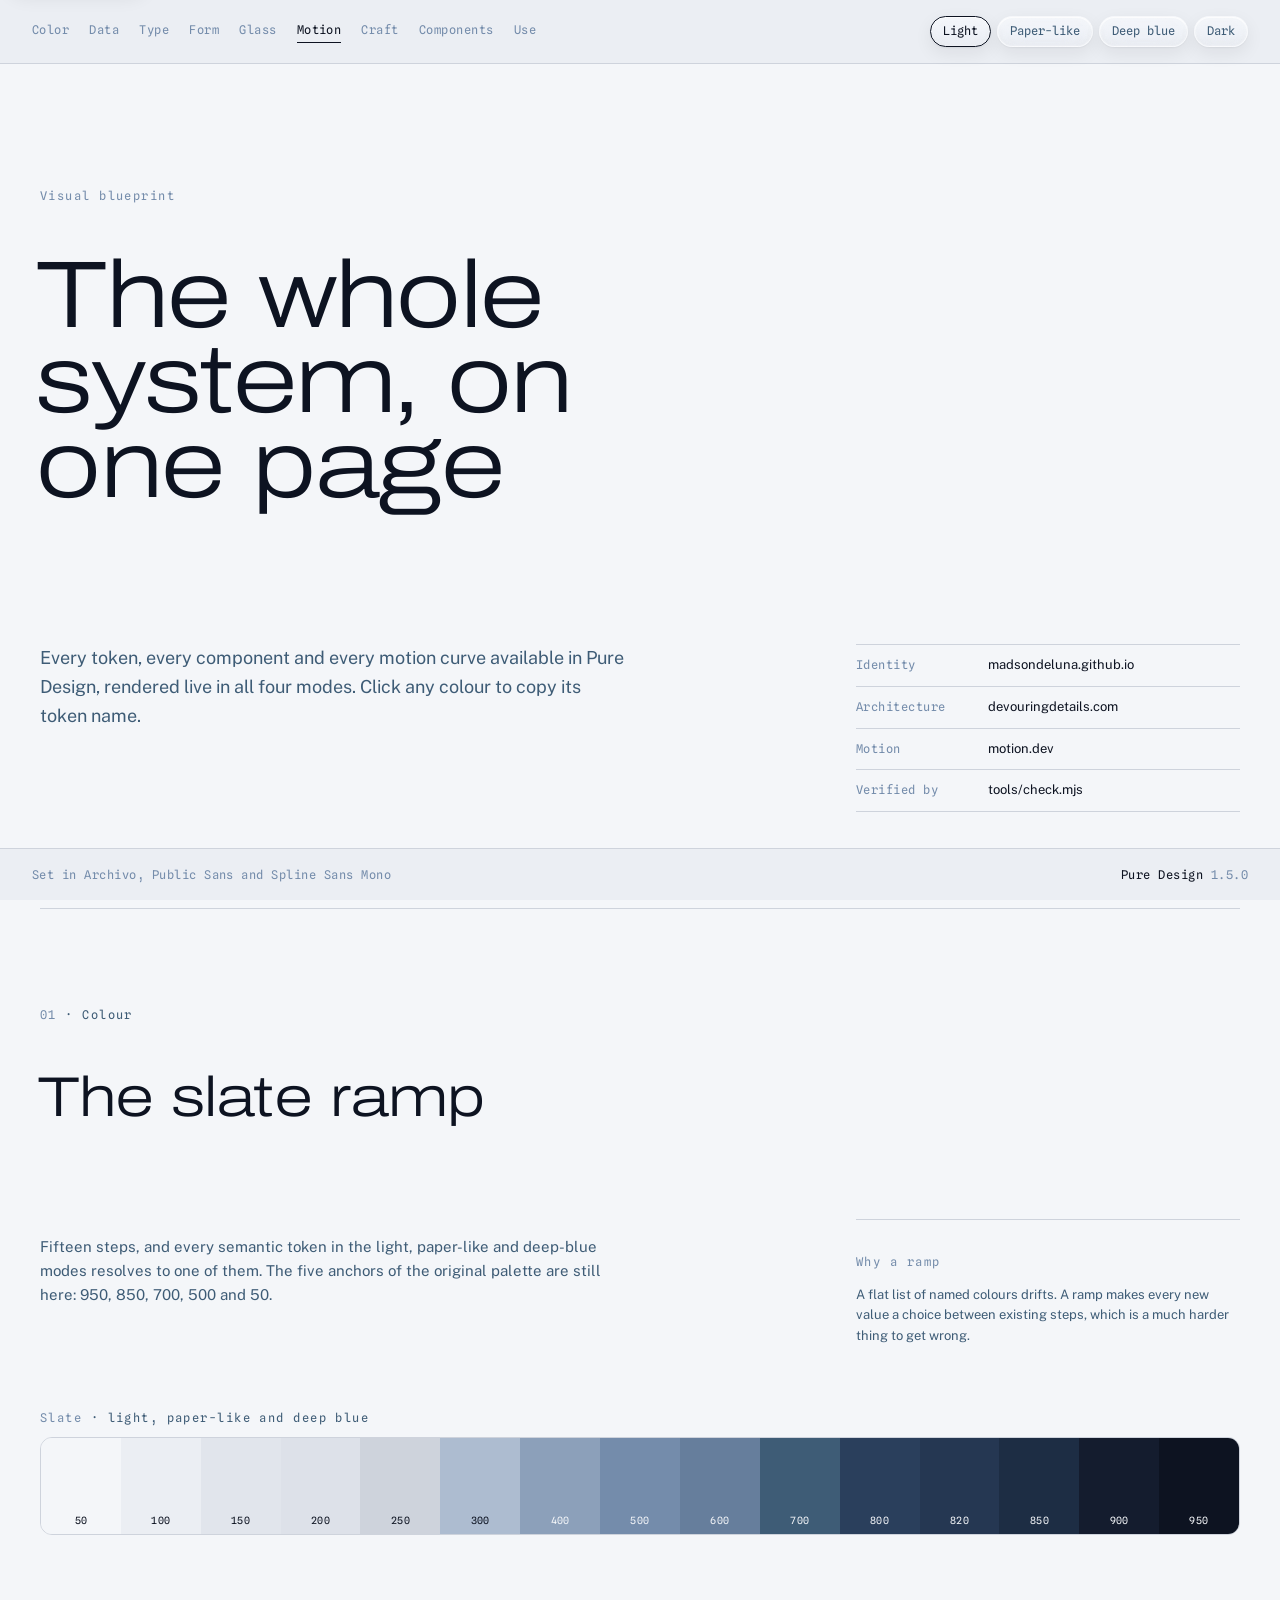
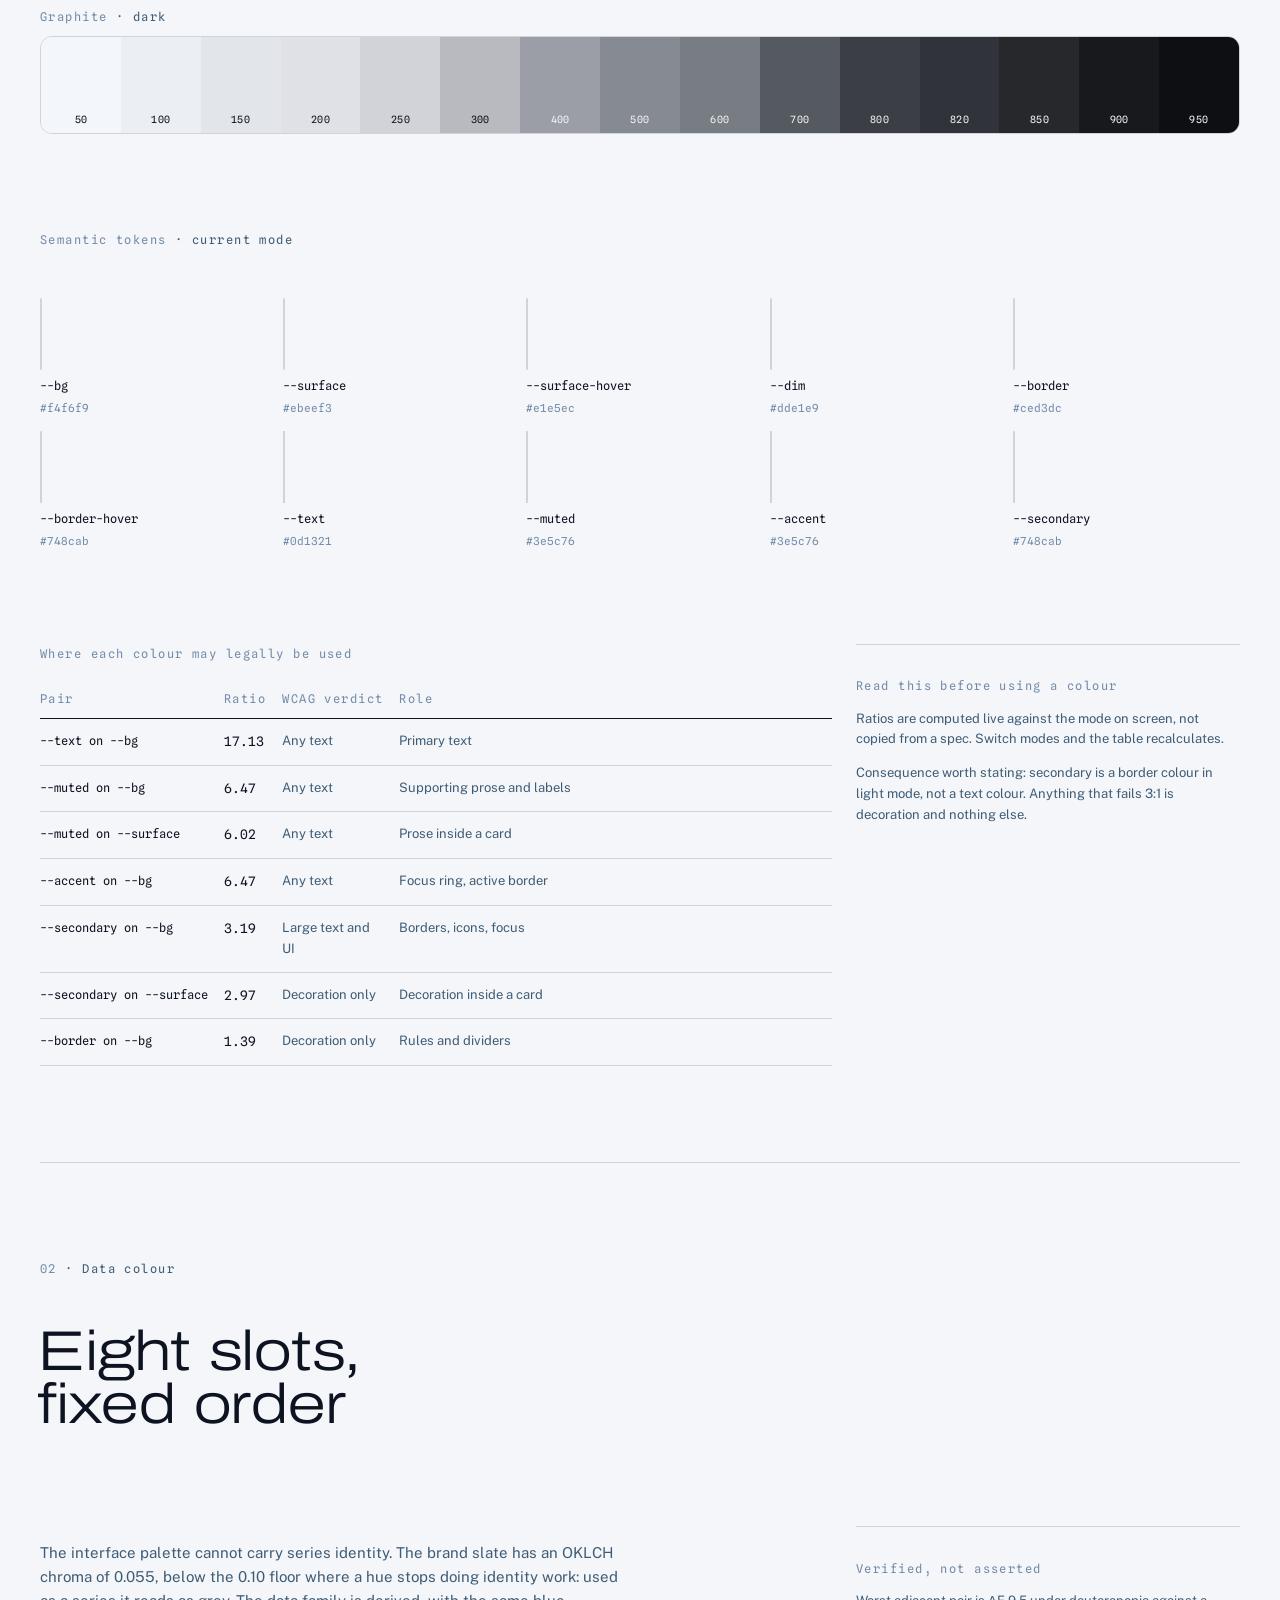
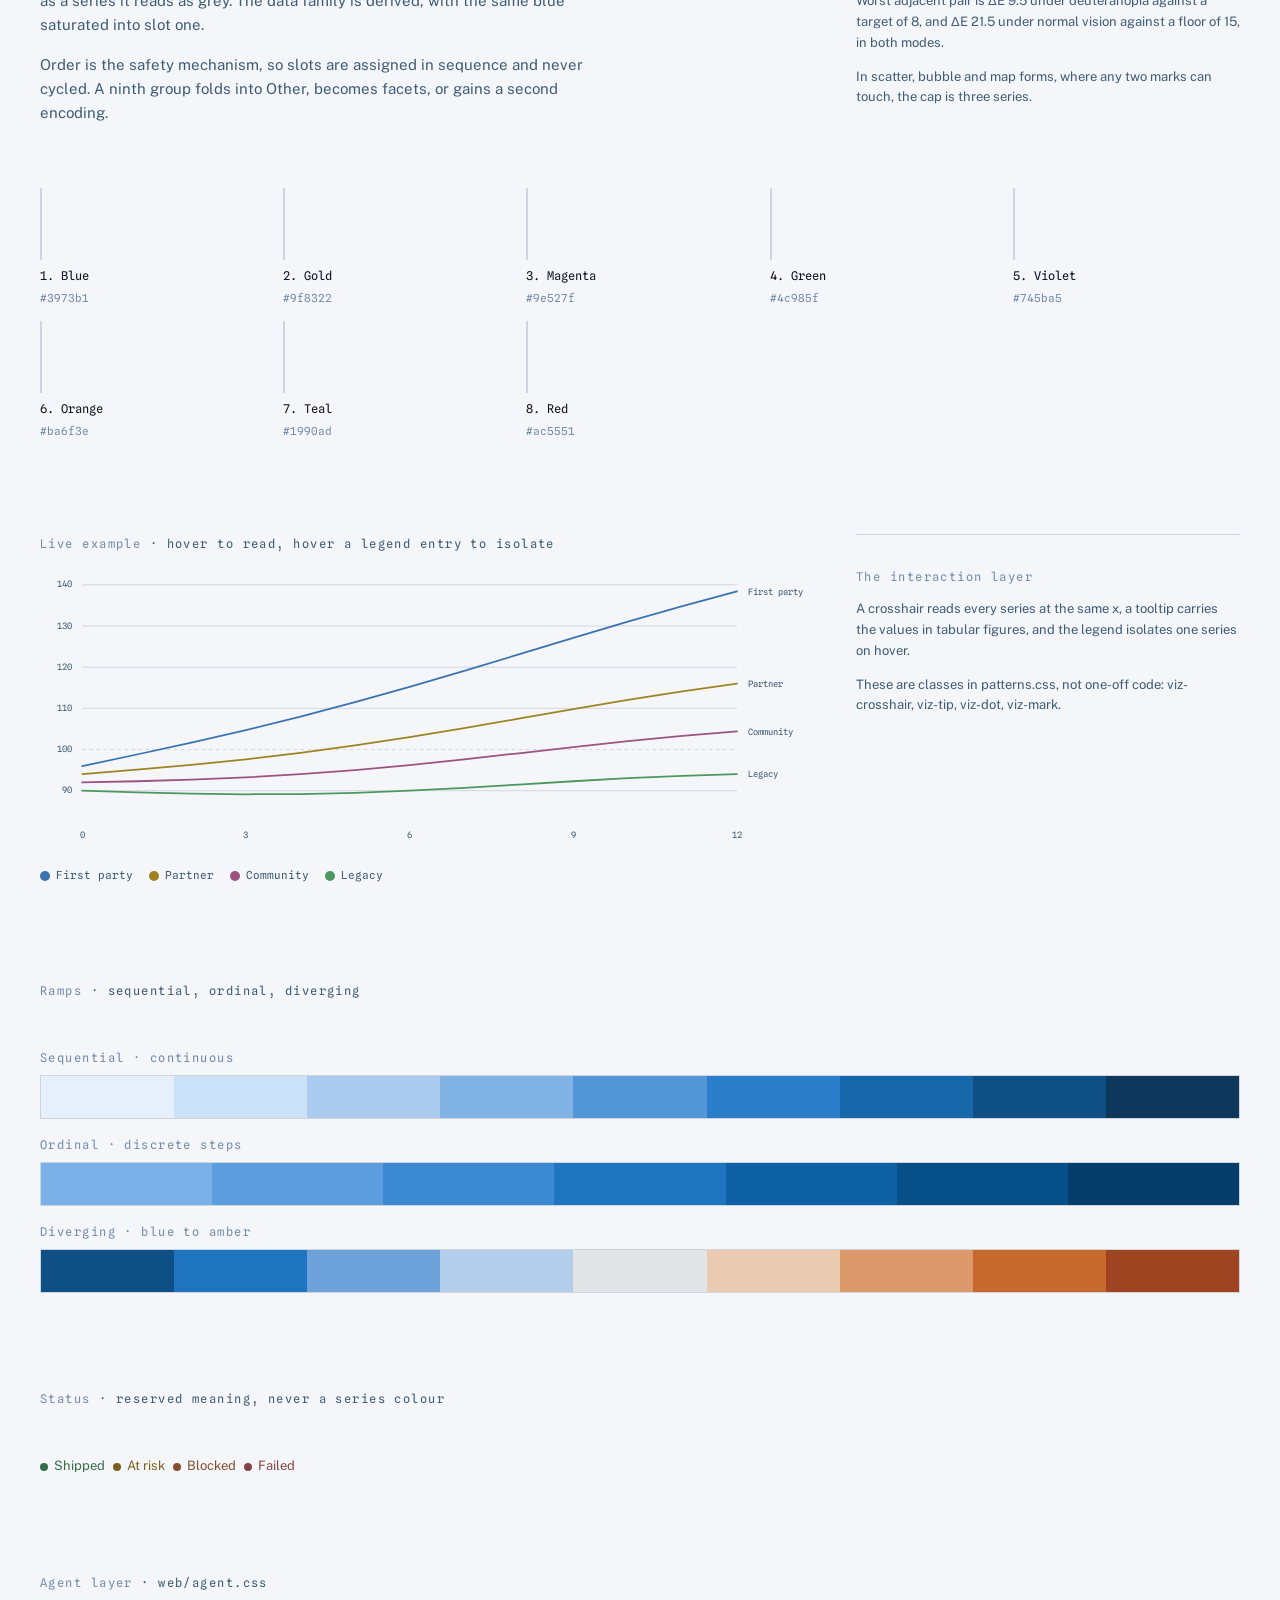
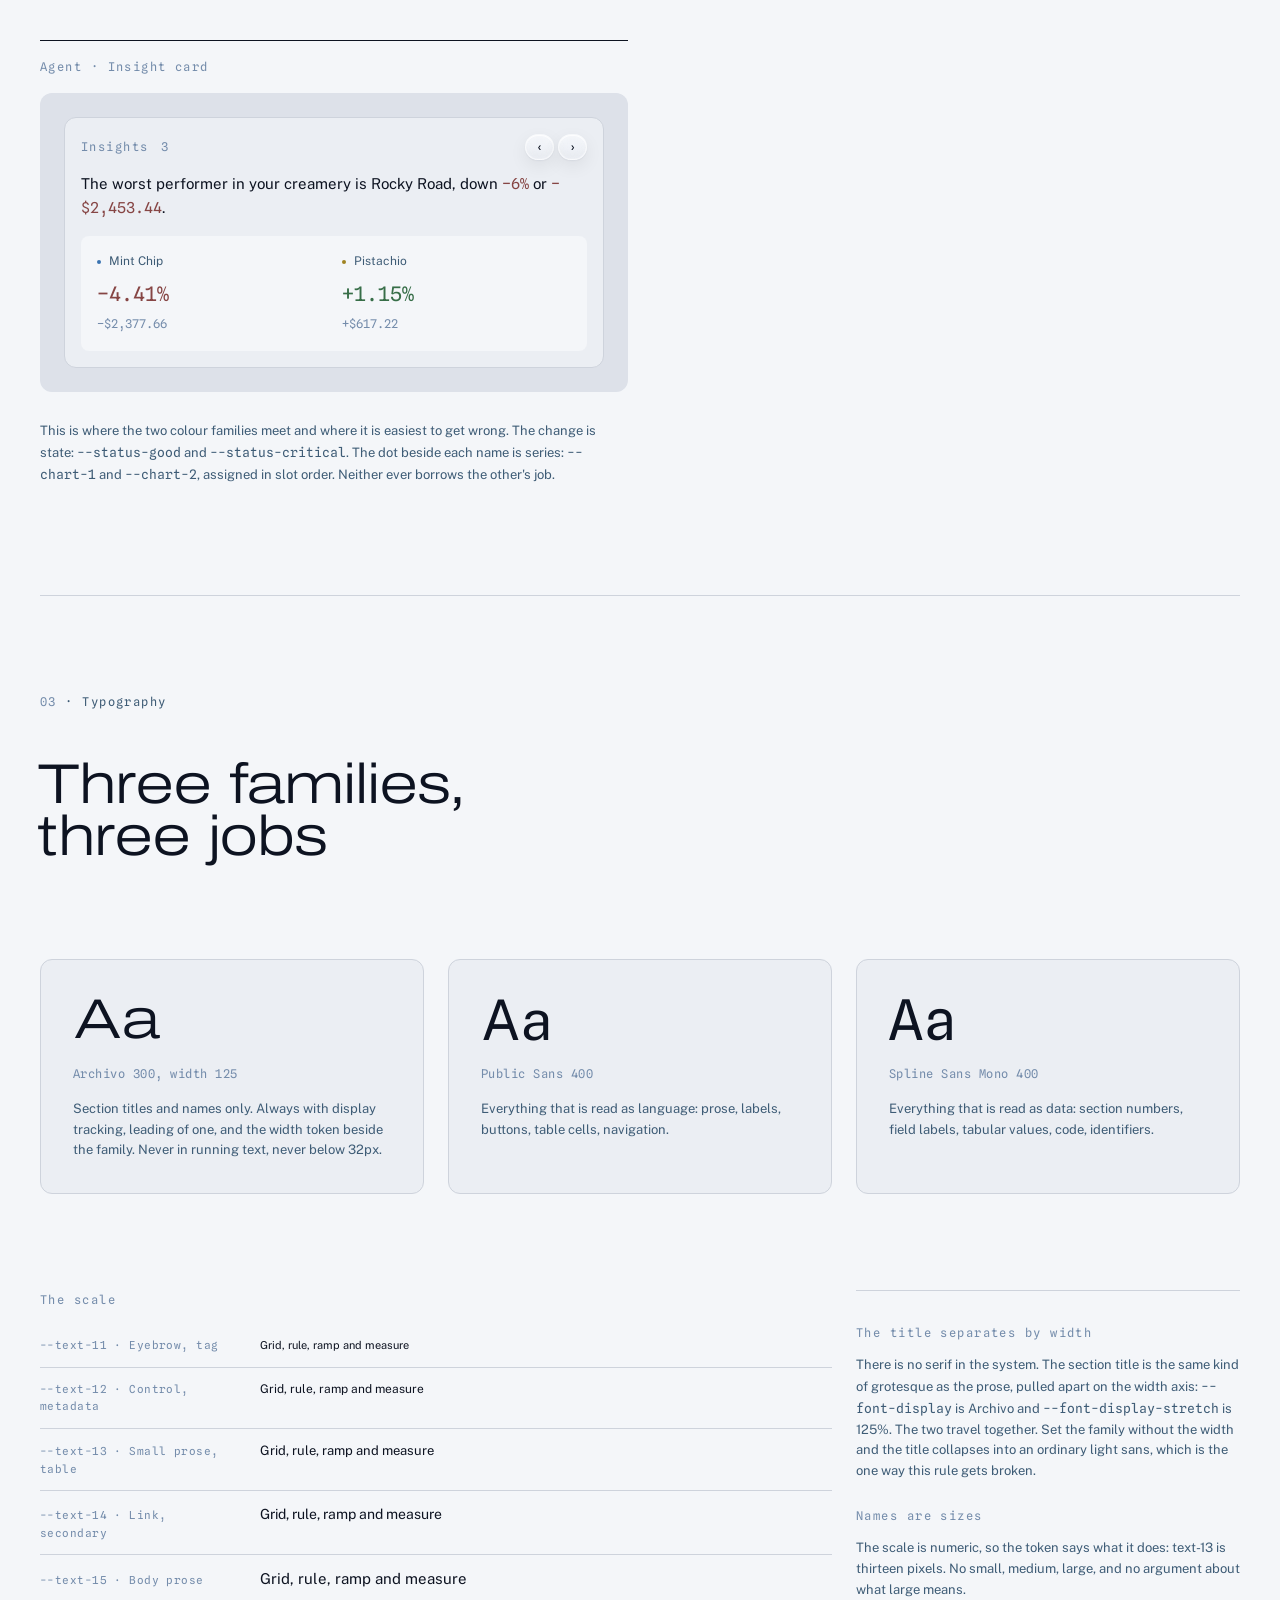
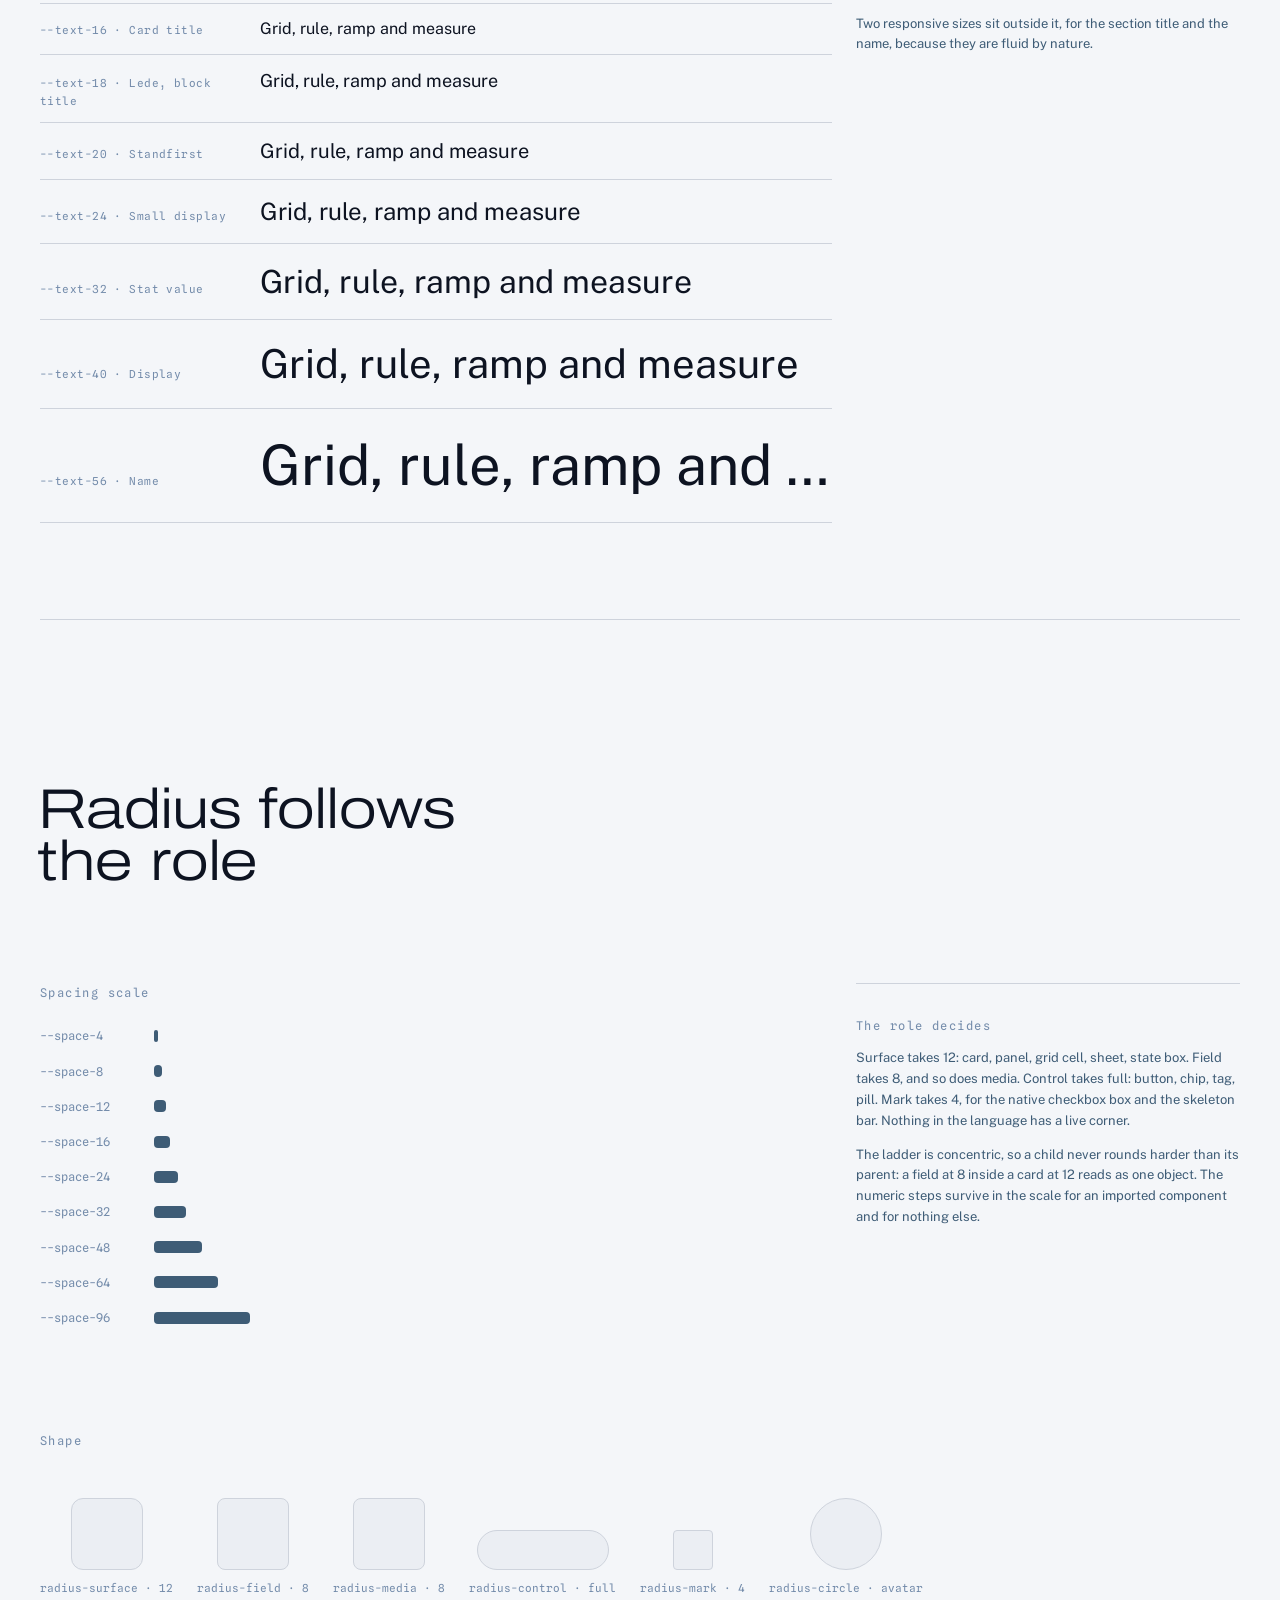
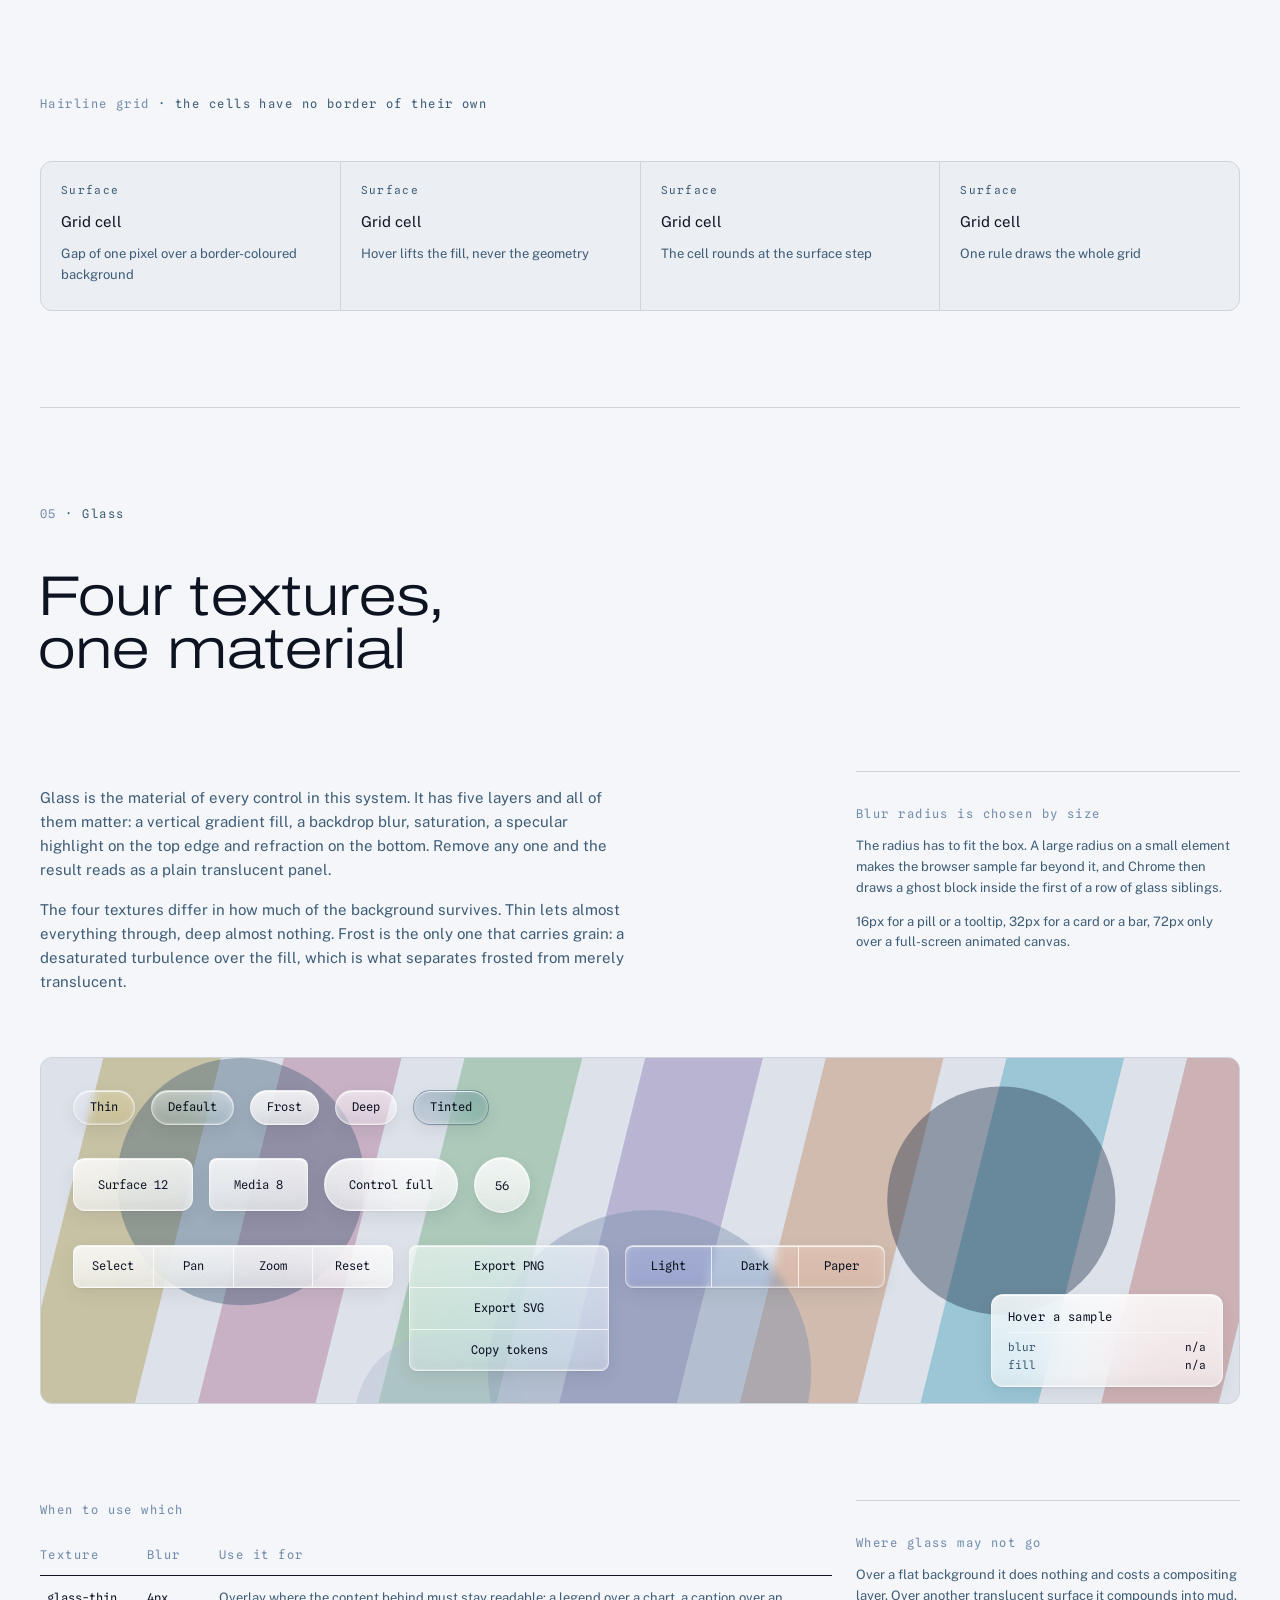
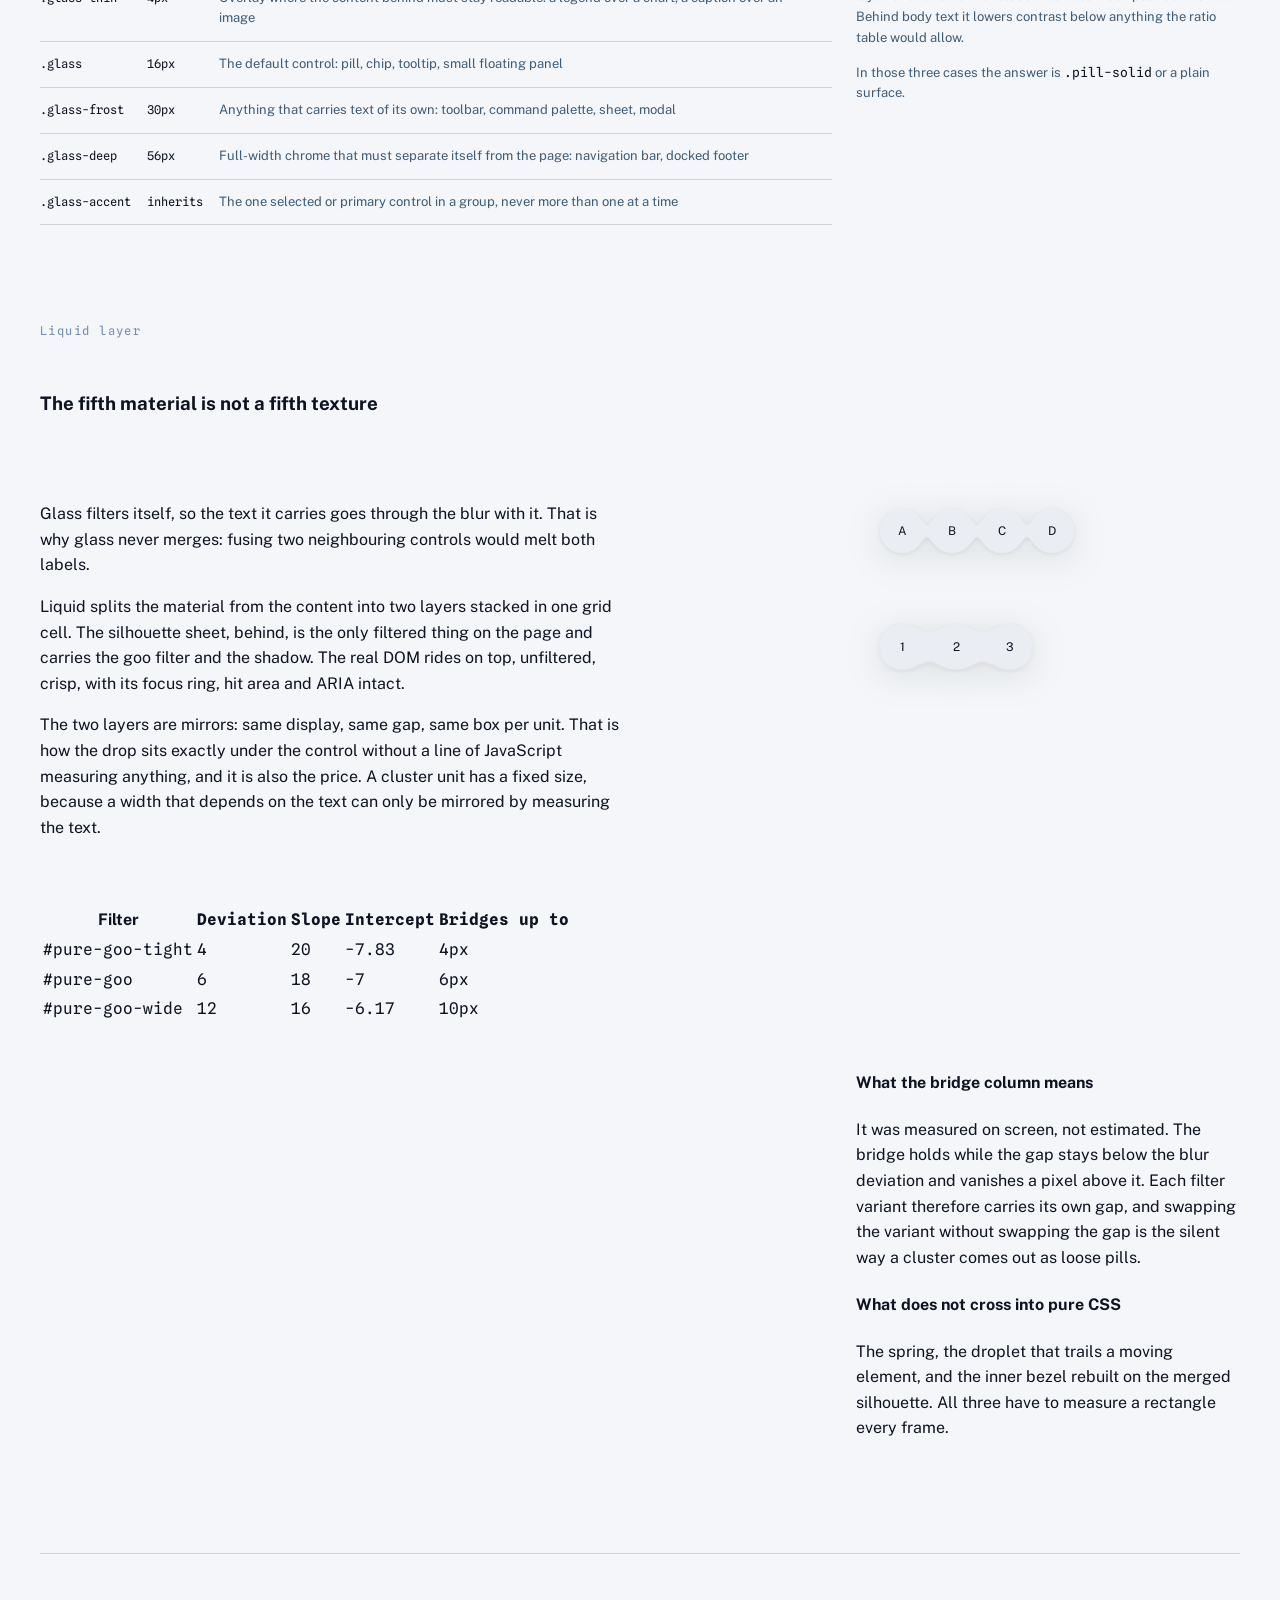
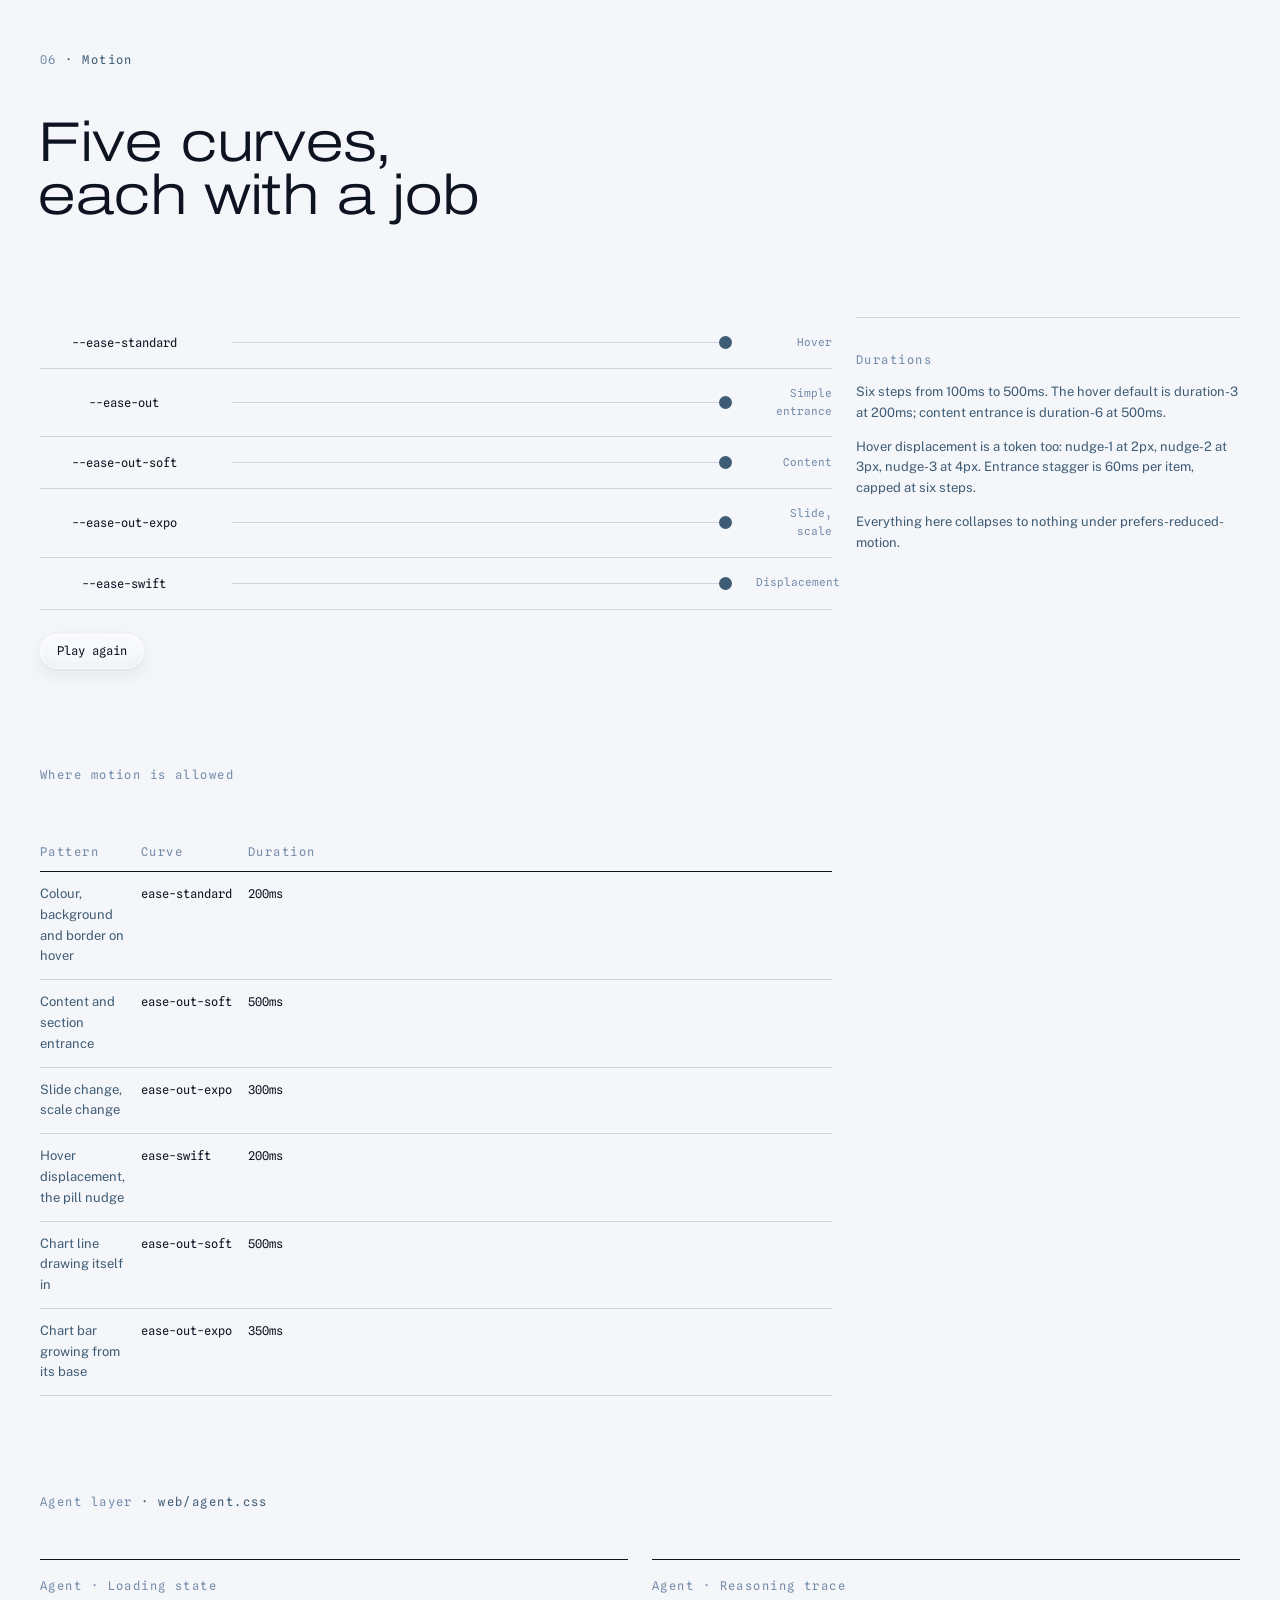
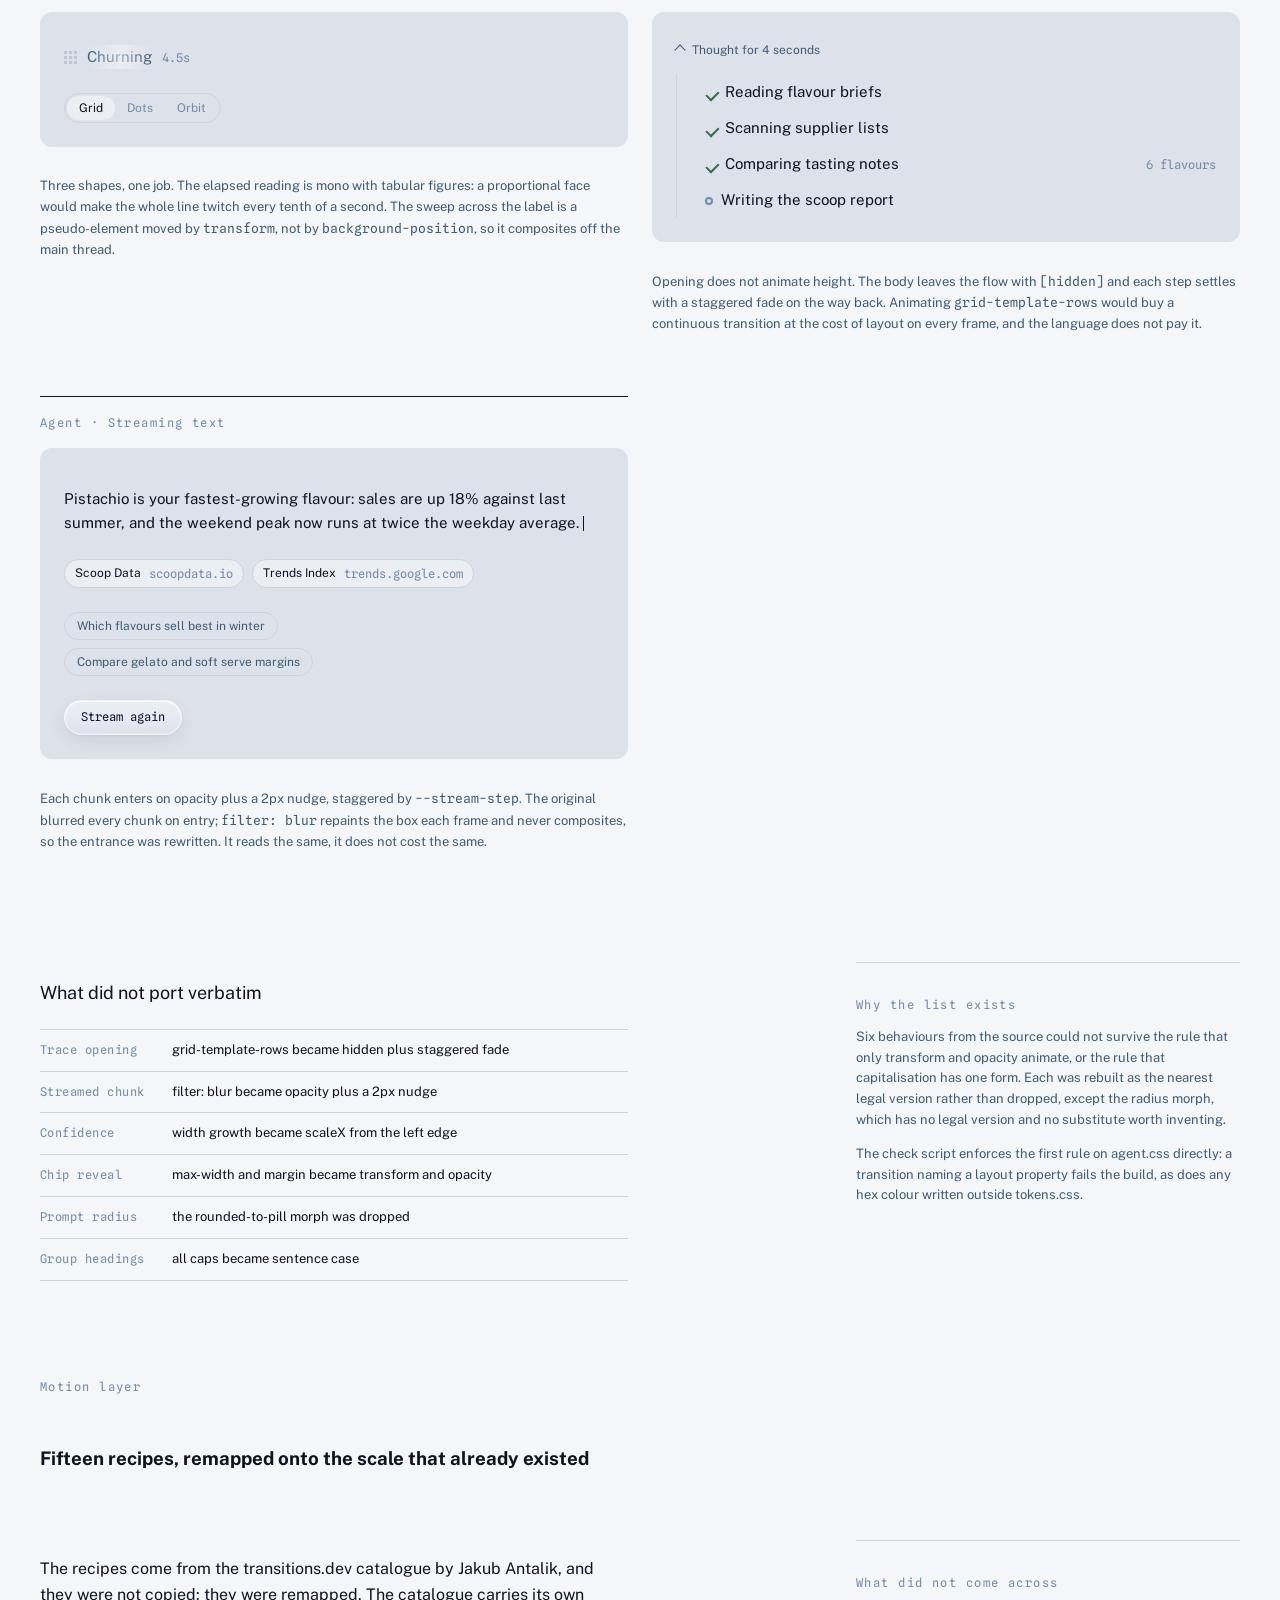
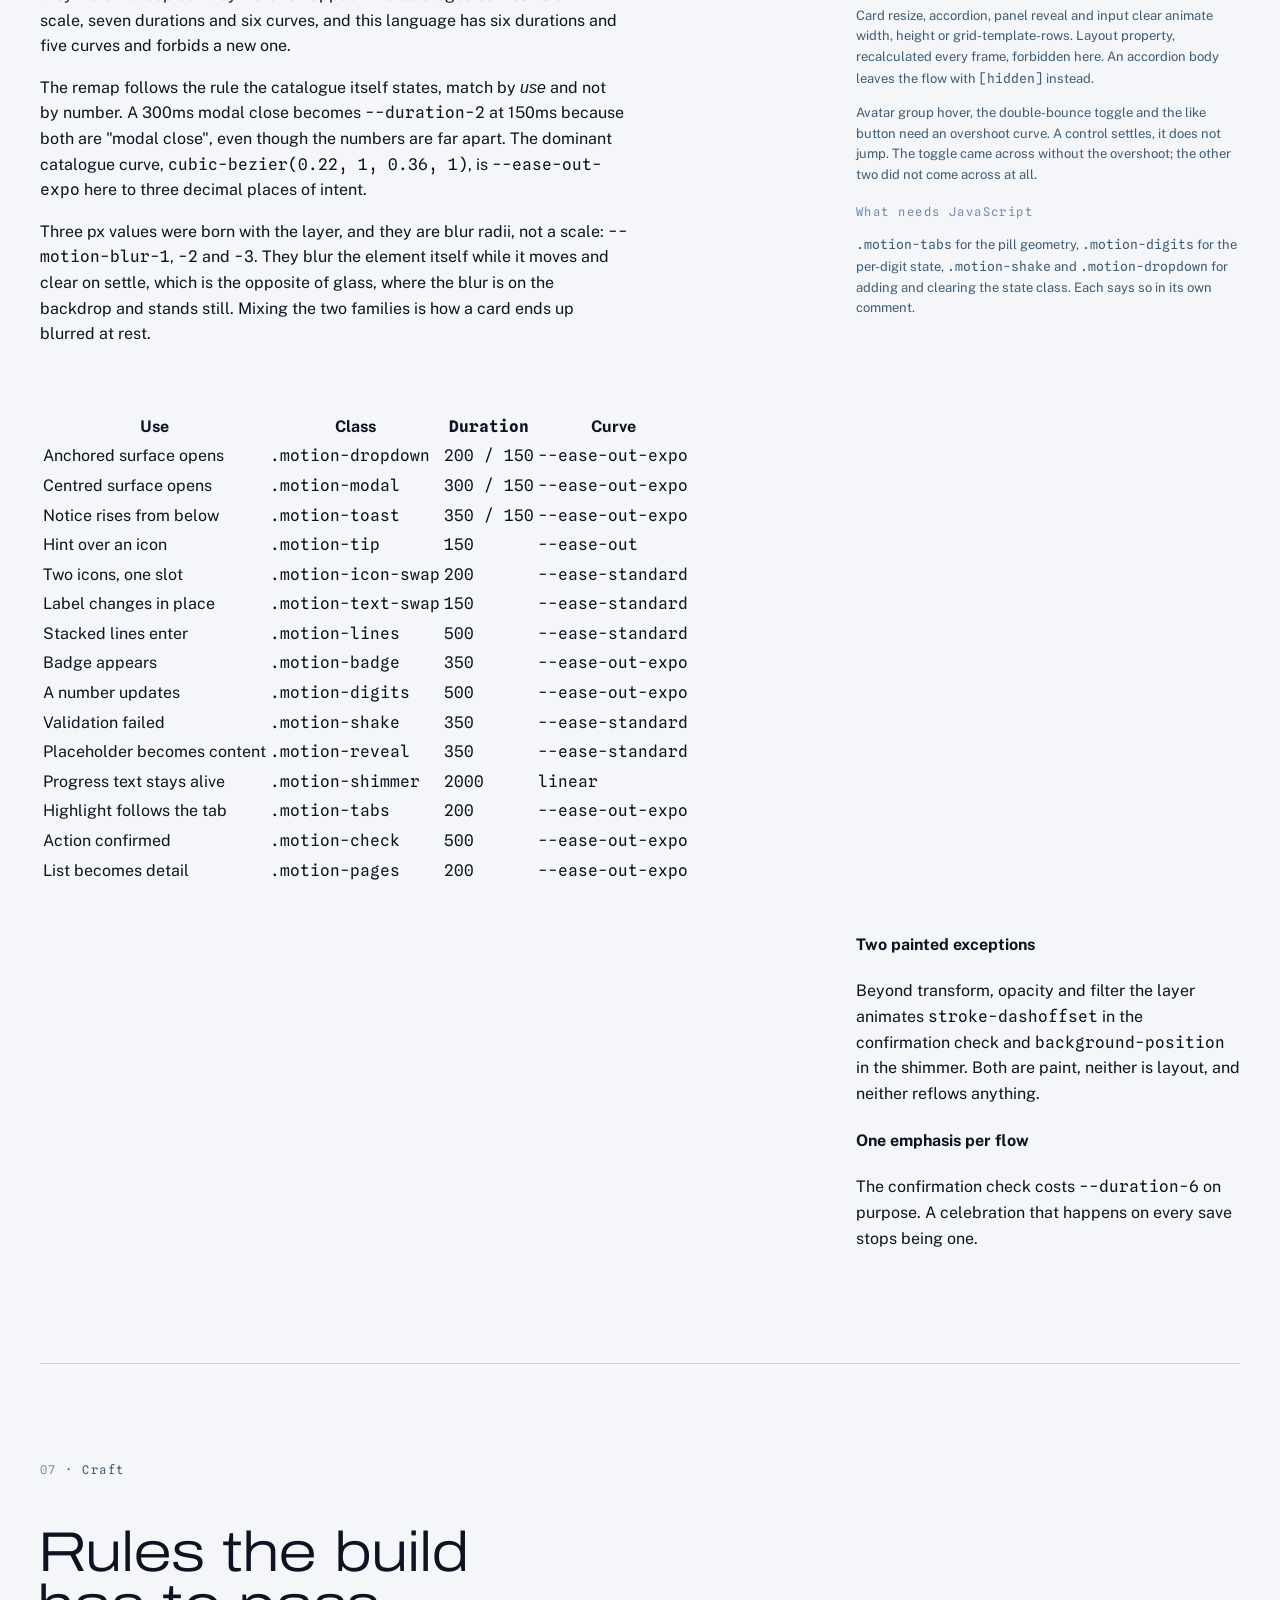
==== commit 6fe8f796: "Liquid material, motion layer and twelve review skills (1.5.0)" ====
--- a/preview/index.html
+++ b/preview/index.html
@@ -11,6 +11,7 @@
 <link href="https://fonts.googleapis.com/css2?family=Archivo:wdth,wght@125,300..400&family=Public+Sans:wght@300;400;500;600&family=Spline+Sans+Mono:wght@400;500&display=swap" rel="stylesheet">
 <link rel="stylesheet" href="../web/tokens.css">
 <link rel="stylesheet" href="../web/patterns.css">
+<link rel="stylesheet" href="../web/motion.css">
 <link rel="stylesheet" href="../web/agent.css">
 <style>
 /* =========================================================
@@ -409,6 +410,31 @@
 </style>
 </head>
 <body>
+
+<svg class="pure-defs" aria-hidden="true" focusable="false" width="0" height="0"><defs>
+
+  <filter id="pure-goo-tight" x="-40%" y="-40%" width="180%" height="180%" color-interpolation-filters="sRGB">
+    <feGaussianBlur in="SourceGraphic" stdDeviation="4" result="blur"/>
+    <feColorMatrix in="blur" type="matrix"
+      values="1 0 0 0 0  0 1 0 0 0  0 0 1 0 0  0 0 0 20 -7.83" result="goo"/>
+    <feComposite in="SourceGraphic" in2="goo" operator="atop"/>
+  </filter>
+
+  <filter id="pure-goo" x="-40%" y="-40%" width="180%" height="180%" color-interpolation-filters="sRGB">
+    <feGaussianBlur in="SourceGraphic" stdDeviation="6" result="blur"/>
+    <feColorMatrix in="blur" type="matrix"
+      values="1 0 0 0 0  0 1 0 0 0  0 0 1 0 0  0 0 0 18 -7" result="goo"/>
+    <feComposite in="SourceGraphic" in2="goo" operator="atop"/>
+  </filter>
+
+  <filter id="pure-goo-wide" x="-40%" y="-40%" width="180%" height="180%" color-interpolation-filters="sRGB">
+    <feGaussianBlur in="SourceGraphic" stdDeviation="12" result="blur"/>
+    <feColorMatrix in="blur" type="matrix"
+      values="1 0 0 0 0  0 1 0 0 0  0 0 1 0 0  0 0 0 16 -6.17" result="goo"/>
+    <feComposite in="SourceGraphic" in2="goo" operator="atop"/>
+  </filter>
+
+</defs></svg>
 
 <a class="skip-link pill" href="#main">Skip to content</a>
 <div class="progress" id="progress"></div>
@@ -831,6 +857,68 @@
         or a plain surface.</p>
       </aside>
     </div>
+
+    <div class="grid step-3">
+      <span class="label axis-a rv">Liquid layer</span>
+      <h3 class="axis-a-wide rv step-1">The fifth material is not a fifth texture</h3>
+    </div>
+
+    <div class="grid step-2">
+      <div class="axis-a rv">
+        <p>Glass filters itself, so the text it carries goes through the blur with it. That is
+        why glass never merges: fusing two neighbouring controls would melt both labels.</p>
+        <p>Liquid splits the material from the content into two layers stacked in one grid
+        cell. The silhouette sheet, behind, is the only filtered thing on the page and carries
+        the goo filter and the shadow. The real DOM rides on top, unfiltered, crisp, with its
+        focus ring, hit area and ARIA intact.</p>
+        <p>The two layers are mirrors: same display, same gap, same box per unit. That is how
+        the drop sits exactly under the control without a line of JavaScript measuring
+        anything, and it is also the price. A cluster unit has a fixed size, because a width
+        that depends on the text can only be mirrored by measuring the text.</p>
+      </div>
+      <div class="axis-b rv">
+        <div class="liquid">
+          <span class="liquid-sheet" aria-hidden="true"><i class="liquid-blob"></i><i class="liquid-blob"></i><i class="liquid-blob"></i><i class="liquid-blob"></i></span>
+          <div class="liquid-content">
+            <button class="liquid-item" type="button">A</button>
+            <button class="liquid-item" type="button">B</button>
+            <button class="liquid-item" type="button">C</button>
+            <button class="liquid-item" type="button">D</button>
+          </div>
+        </div>
+        <div class="liquid liquid-wide liquid-sq step-1">
+          <span class="liquid-sheet" aria-hidden="true"><i class="liquid-blob"></i><i class="liquid-blob"></i><i class="liquid-blob"></i></span>
+          <div class="liquid-content">
+            <button class="liquid-item" type="button">1</button>
+            <button class="liquid-item" type="button">2</button>
+            <button class="liquid-item" type="button">3</button>
+          </div>
+        </div>
+      </div>
+    </div>
+
+    <div class="grid step-2">
+      <div class="axis-a-wide rv">
+        <table class="spec">
+          <thead><tr><th>Filter</th><th class="num">Deviation</th><th class="num">Slope</th><th class="num">Intercept</th><th class="num">Bridges up to</th></tr></thead>
+          <tbody>
+            <tr><td class="mono">#pure-goo-tight</td><td class="num">4</td><td class="num">20</td><td class="num">-7.83</td><td class="num">4px</td></tr>
+            <tr><td class="mono">#pure-goo</td><td class="num">6</td><td class="num">18</td><td class="num">-7</td><td class="num">6px</td></tr>
+            <tr><td class="mono">#pure-goo-wide</td><td class="num">12</td><td class="num">16</td><td class="num">-6.17</td><td class="num">10px</td></tr>
+          </tbody>
+        </table>
+      </div>
+      <aside class="axis-b rv">
+        <h4>What the bridge column means</h4>
+        <p>It was measured on screen, not estimated. The bridge holds while the gap stays below
+        the blur deviation and vanishes a pixel above it. Each filter variant therefore carries
+        its own gap, and swapping the variant without swapping the gap is the silent way a
+        cluster comes out as loose pills.</p>
+        <h4>What does not cross into pure CSS</h4>
+        <p>The spring, the droplet that trails a moving element, and the inner bezel rebuilt on
+        the merged silhouette. All three have to measure a rectangle every frame.</p>
+      </aside>
+    </div>
   </section>
 
   <div class="grid"><div class="rule"></div></div>
@@ -962,6 +1050,79 @@
         version and no substitute worth inventing.</p>
         <p>The check script enforces the first rule on agent.css directly: a transition naming a
         layout property fails the build, as does any hex colour written outside tokens.css.</p>
+      </aside>
+    </div>
+
+    <div class="grid step-3">
+      <span class="label axis-a rv">Motion layer</span>
+      <h3 class="axis-a-wide rv step-1">Fifteen recipes, remapped onto the scale that already existed</h3>
+    </div>
+
+    <div class="grid step-2">
+      <div class="axis-a rv">
+        <p>The recipes come from the transitions.dev catalogue by Jakub Antalik, and they were
+        not copied: they were remapped. The catalogue carries its own scale, seven durations and
+        six curves, and this language has six durations and five curves and forbids a new one.</p>
+        <p>The remap follows the rule the catalogue itself states, match by <em>use</em> and not
+        by number. A 300ms modal close becomes <span class="mono">--duration-2</span> at 150ms
+        because both are "modal close", even though the numbers are far apart. The dominant
+        catalogue curve, <span class="mono">cubic-bezier(0.22, 1, 0.36, 1)</span>, is
+        <span class="mono">--ease-out-expo</span> here to three decimal places of intent.</p>
+        <p>Three px values were born with the layer, and they are blur radii, not a scale:
+        <span class="mono">--motion-blur-1</span>, <span class="mono">-2</span> and
+        <span class="mono">-3</span>. They blur the element itself while it moves and clear on
+        settle, which is the opposite of glass, where the blur is on the backdrop and stands
+        still. Mixing the two families is how a card ends up blurred at rest.</p>
+      </div>
+      <aside class="aside-note axis-b rv">
+        <h4>What did not come across</h4>
+        <p>Card resize, accordion, panel reveal and input clear animate width, height or
+        grid-template-rows. Layout property, recalculated every frame, forbidden here. An
+        accordion body leaves the flow with <span class="mono">[hidden]</span> instead.</p>
+        <p>Avatar group hover, the double-bounce toggle and the like button need an overshoot
+        curve. A control settles, it does not jump. The toggle came across without the
+        overshoot; the other two did not come across at all.</p>
+        <h4>What needs JavaScript</h4>
+        <p><span class="mono">.motion-tabs</span> for the pill geometry,
+        <span class="mono">.motion-digits</span> for the per-digit state,
+        <span class="mono">.motion-shake</span> and
+        <span class="mono">.motion-dropdown</span> for adding and clearing the state class.
+        Each says so in its own comment.</p>
+      </aside>
+    </div>
+
+    <div class="grid step-2">
+      <div class="axis-a-wide rv">
+        <table class="spec">
+          <thead><tr><th>Use</th><th>Class</th><th class="num">Duration</th><th>Curve</th></tr></thead>
+          <tbody>
+            <tr><td>Anchored surface opens</td><td class="mono">.motion-dropdown</td><td class="num">200 / 150</td><td class="mono">--ease-out-expo</td></tr>
+            <tr><td>Centred surface opens</td><td class="mono">.motion-modal</td><td class="num">300 / 150</td><td class="mono">--ease-out-expo</td></tr>
+            <tr><td>Notice rises from below</td><td class="mono">.motion-toast</td><td class="num">350 / 150</td><td class="mono">--ease-out-expo</td></tr>
+            <tr><td>Hint over an icon</td><td class="mono">.motion-tip</td><td class="num">150</td><td class="mono">--ease-out</td></tr>
+            <tr><td>Two icons, one slot</td><td class="mono">.motion-icon-swap</td><td class="num">200</td><td class="mono">--ease-standard</td></tr>
+            <tr><td>Label changes in place</td><td class="mono">.motion-text-swap</td><td class="num">150</td><td class="mono">--ease-standard</td></tr>
+            <tr><td>Stacked lines enter</td><td class="mono">.motion-lines</td><td class="num">500</td><td class="mono">--ease-standard</td></tr>
+            <tr><td>Badge appears</td><td class="mono">.motion-badge</td><td class="num">350</td><td class="mono">--ease-out-expo</td></tr>
+            <tr><td>A number updates</td><td class="mono">.motion-digits</td><td class="num">500</td><td class="mono">--ease-out-expo</td></tr>
+            <tr><td>Validation failed</td><td class="mono">.motion-shake</td><td class="num">350</td><td class="mono">--ease-standard</td></tr>
+            <tr><td>Placeholder becomes content</td><td class="mono">.motion-reveal</td><td class="num">350</td><td class="mono">--ease-standard</td></tr>
+            <tr><td>Progress text stays alive</td><td class="mono">.motion-shimmer</td><td class="num">2000</td><td class="mono">linear</td></tr>
+            <tr><td>Highlight follows the tab</td><td class="mono">.motion-tabs</td><td class="num">200</td><td class="mono">--ease-out-expo</td></tr>
+            <tr><td>Action confirmed</td><td class="mono">.motion-check</td><td class="num">500</td><td class="mono">--ease-out-expo</td></tr>
+            <tr><td>List becomes detail</td><td class="mono">.motion-pages</td><td class="num">200</td><td class="mono">--ease-out-expo</td></tr>
+          </tbody>
+        </table>
+      </div>
+      <aside class="axis-b rv">
+        <h4>Two painted exceptions</h4>
+        <p>Beyond transform, opacity and filter the layer animates
+        <span class="mono">stroke-dashoffset</span> in the confirmation check and
+        <span class="mono">background-position</span> in the shimmer. Both are paint, neither is
+        layout, and neither reflows anything.</p>
+        <h4>One emphasis per flow</h4>
+        <p>The confirmation check costs <span class="mono">--duration-6</span> on purpose. A
+        celebration that happens on every save stops being one.</p>
       </aside>
     </div>
   </section>
@@ -1817,7 +1978,7 @@
 <footer class="foot">
   <div class="foot-in">
     <span>Set in Archivo, Public Sans and Spline Sans Mono</span>
-    <span class="sig">Pure Design <span>1.4.3</span></span>
+    <span class="sig">Pure Design <span>1.5.0</span></span>
   </div>
 </footer>
 
--- a/web/tokens.css
+++ b/web/tokens.css
@@ -98,13 +98,26 @@
   --glass-specular:    rgba(255, 255, 255, 0.75);
   --glass-refract:     rgba(255, 255, 255, 0.2);
 
+  /* bisel e poco: as duas camadas que dao espessura ao material.
+     O bisel e um brilho interno difuso rente a borda, o poco e a
+     sombra que a luz deposita na base ao atravessar o corpo. Nenhum
+     dos dois tem spread: um anel de spread empurra uma segunda linha
+     rente ao contorno e o vidro passa a ler como dois fios. */
+  --glass-bezel:       rgba(255, 255, 255, 0.62);
+  --glass-pool:        rgba(13, 19, 33, 0.08);
+  --liquid-drop:       drop-shadow(0 1px 2px rgba(13, 19, 33, 0.08)) drop-shadow(0 6px 18px rgba(13, 19, 33, 0.1));
+
   --shadow-glass-rest:
     inset 0 1px 0 var(--glass-specular),
+    inset 0 0 8px -3px var(--glass-bezel),
+    inset 0 -10px 16px -12px var(--glass-pool),
     inset 0 -1px 0 var(--glass-refract),
     0 1px 2px rgba(13, 19, 33, 0.06),
     0 6px 18px rgba(13, 19, 33, 0.07);
   --shadow-glass-hover:
     inset 0 1px 0 var(--glass-specular),
+    inset 0 0 10px -3px var(--glass-bezel),
+    inset 0 -12px 18px -12px var(--glass-pool),
     inset 0 -1px 0 var(--glass-refract),
     0 2px 4px rgba(13, 19, 33, 0.08),
     0 10px 28px rgba(13, 19, 33, 0.1);
@@ -132,6 +145,50 @@
   --glass-tint:        rgba(255, 255, 255, 0.16);
   --glass-tint-hover:  rgba(255, 255, 255, 0.3);
   --glass-border:      var(--glass-edge);
+
+  /* ---------- liquido ----------
+     O material liquido nao e uma quinta textura de vidro: e outra
+     arquitetura. O vidro filtra o proprio elemento, entao o texto que
+     ele carrega atravessa o desfoque junto. O liquido separa em duas
+     camadas: uma folha de silhueta, atras, leva o filtro goo e a
+     sombra; o conteudo real anda por cima, sem filtro nenhum, nitido.
+     E o que permite dois controles vizinhos se fundirem numa gota so
+     sem que a legenda deles derreta.
+
+     Os numeros do filtro (desvio do desfoque, inclinacao do contraste
+     alfa) NAO sao tokens: feColorMatrix nao le var(), e um token que
+     nada resolve e um token que mente. Eles vivem nas tres definicoes
+     de #pure-goo em templates/page.html, e a tabela do README diz
+     quais sao. Token aqui e so o que o CSS consome de verdade. */
+  --liquid-fill:        var(--surface-glass);
+  --liquid-fill-hover:  var(--surface-hover-glass);
+  --liquid-edge:        var(--glass-edge);
+
+  /* a folga entre dois blobs sob a qual eles fundem. Fundir e razao
+     entre o desvio do desfoque e o vao, e a travessia foi medida na
+     tela, nao estimada: a ponte fecha enquanto o vao fica ABAIXO do
+     desvio, e some um pixel acima dele. Cada variante do filtro tem
+     portanto a sua folga, e trocar de variante sem trocar a folga e o
+     jeito silencioso de o aglomerado sair como pilulas soltas.
+
+       #pure-goo-tight  desvio  4   funde ate  4px
+       #pure-goo        desvio  6   funde ate  6px
+       #pure-goo-wide   desvio 12   funde ate 10px */
+  --liquid-bridge-tight: 4px;
+  --liquid-bridge:       6px;
+  --liquid-bridge-wide:  10px;
+  /* folga da regiao do filtro: a gota transborda a caixa do grupo e
+     sem isto o navegador corta a ponte no contorno */
+  --liquid-pad:         24px;
+
+  /* ---------- contexto de superficie ----------
+     Todo componente que pinta fundo redeclara este token com o que ele
+     pinta. Serve a uma coisa so, e ela e a que a varredura de contraste
+     erra sozinha: o ancestral opaco nem sempre e quem pinta. No liquido
+     o fundo vem de um IRMAO do texto, entao andar pela ancestralidade
+     resolve o texto contra --bg e da aprovado com a pagina errada. A
+     varredura le --surface-context, que herda, em vez de adivinhar. */
+  --surface-context:    var(--bg);
 
   /* dados: 8 slots, ordem fixa, nunca ciclada */
   --chart-1: #3973b1;
@@ -275,6 +332,20 @@
   --nudge-1: 2px;
   --nudge-2: 3px;
   --nudge-3: 4px;
+
+  /* ---------- desfoque de movimento ----------
+     Tres raios, e eles nao sao vidro. O vidro desfoca o FUNDO com
+     backdrop-filter e fica parado; estes desfocam o PROPRIO elemento
+     com filter e so existem enquanto ele se move, zerando ao assentar.
+     Misturar as duas familias e o jeito de um cartao de vidro sair
+     borrado em repouso.
+
+     Nao ha token novo de duracao nem de curva nesta camada: as receitas
+     de motion.css usam os seis --duration-* e as cinco --ease-* que ja
+     existiam. O escalonamento de linha usa --duration-1 como passo. */
+  --motion-blur-1: 2px;   /* troca de icone, troca de texto, esqueleto */
+  --motion-blur-2: 3px;   /* deslize de pagina, subida de linha */
+  --motion-blur-3: 8px;   /* momento de enfase: confirmacao concluida */
 
   /* layout */
   --measure-prose: 480px;
@@ -340,6 +411,43 @@
   --muted:               var(--slate-700);
   --accent:              var(--slate-700);
   --secondary:           var(--slate-500);
+
+  /* o vidro do modo papel e quente. Sem este bloco ele herdaria o vidro
+     do modo claro e o fosco sairia branco frio sobre uma pagina creme:
+     a superficie mais visivel da pagina seria a unica que nao pertence
+     ao modo. Preenchimento e bisel sobem do papel, nao do branco. */
+  --glass-fill:        linear-gradient(180deg, rgba(255, 253, 246, 0.5), rgba(250, 248, 241, 0.2));
+  --glass-fill-hover:  linear-gradient(180deg, rgba(255, 253, 246, 0.7), rgba(250, 248, 241, 0.36));
+  --glass-edge:        rgba(255, 253, 246, 0.62);
+  --glass-edge-hover:  rgba(255, 253, 246, 0.82);
+  --glass-specular:    rgba(255, 253, 246, 0.8);
+  --glass-refract:     rgba(214, 207, 182, 0.34);
+  --glass-bezel:       rgba(255, 253, 246, 0.7);
+  --glass-pool:        rgba(90, 78, 46, 0.1);
+  --liquid-drop:       drop-shadow(0 1px 2px rgba(90, 78, 46, 0.1)) drop-shadow(0 6px 18px rgba(90, 78, 46, 0.12));
+
+  --shadow-glass-rest:
+    inset 0 1px 0 var(--glass-specular),
+    inset 0 0 8px -3px var(--glass-bezel),
+    inset 0 -10px 16px -12px var(--glass-pool),
+    inset 0 -1px 0 var(--glass-refract),
+    0 1px 2px rgba(90, 78, 46, 0.08),
+    0 6px 18px rgba(90, 78, 46, 0.09);
+  --shadow-glass-hover:
+    inset 0 1px 0 var(--glass-specular),
+    inset 0 0 10px -3px var(--glass-bezel),
+    inset 0 -12px 18px -12px var(--glass-pool),
+    inset 0 -1px 0 var(--glass-refract),
+    0 2px 4px rgba(90, 78, 46, 0.1),
+    0 10px 28px rgba(90, 78, 46, 0.12);
+
+  --glass-fill-thin:   linear-gradient(180deg, rgba(255, 253, 246, 0.14), rgba(255, 253, 246, 0.03));
+  --glass-fill-frost:  linear-gradient(180deg, rgba(250, 248, 241, 0.86), rgba(240, 235, 216, 0.68));
+  --glass-fill-deep:   linear-gradient(180deg, rgba(250, 248, 241, 0.62), rgba(240, 235, 216, 0.4));
+  --glass-grain-opacity: 0.7;
+
+  --glass-tint-accent: linear-gradient(180deg, rgba(62, 92, 118, 0.24), rgba(62, 92, 118, 0.1));
+  --glass-edge-accent: rgba(62, 92, 118, 0.4);
 }
 
 /* ---------- deep-blue ----------
@@ -389,13 +497,21 @@
   --glass-specular:    rgba(255, 255, 255, 0.16);
   --glass-refract:     rgba(255, 255, 255, 0.04);
 
+  --glass-bezel:       rgba(255, 255, 255, 0.18);
+  --glass-pool:        rgba(0, 0, 0, 0.45);
+  --liquid-drop:       drop-shadow(0 1px 2px rgba(0, 0, 0, 0.45)) drop-shadow(0 8px 24px rgba(0, 0, 0, 0.36));
+
   --shadow-glass-rest:
     inset 0 1px 0 var(--glass-specular),
+    inset 0 0 8px -3px var(--glass-bezel),
+    inset 0 -10px 16px -12px var(--glass-pool),
     inset 0 -1px 0 var(--glass-refract),
     0 1px 2px rgba(0, 0, 0, 0.4),
     0 8px 24px rgba(0, 0, 0, 0.32);
   --shadow-glass-hover:
     inset 0 1px 0 var(--glass-specular),
+    inset 0 0 10px -3px var(--glass-bezel),
+    inset 0 -12px 18px -12px var(--glass-pool),
     inset 0 -1px 0 var(--glass-refract),
     0 2px 4px rgba(0, 0, 0, 0.46),
     0 12px 32px rgba(0, 0, 0, 0.4);
@@ -471,13 +587,21 @@
   --glass-specular:    rgba(255, 255, 255, 0.16);
   --glass-refract:     rgba(255, 255, 255, 0.04);
 
+  --glass-bezel:       rgba(255, 255, 255, 0.18);
+  --glass-pool:        rgba(0, 0, 0, 0.5);
+  --liquid-drop:       drop-shadow(0 1px 2px rgba(0, 0, 0, 0.5)) drop-shadow(0 8px 24px rgba(0, 0, 0, 0.42));
+
   --shadow-glass-rest:
     inset 0 1px 0 var(--glass-specular),
+    inset 0 0 8px -3px var(--glass-bezel),
+    inset 0 -10px 16px -12px var(--glass-pool),
     inset 0 -1px 0 var(--glass-refract),
     0 1px 2px rgba(0, 0, 0, 0.46),
     0 8px 24px rgba(0, 0, 0, 0.38);
   --shadow-glass-hover:
     inset 0 1px 0 var(--glass-specular),
+    inset 0 0 10px -3px var(--glass-bezel),
+    inset 0 -12px 18px -12px var(--glass-pool),
     inset 0 -1px 0 var(--glass-refract),
     0 2px 4px rgba(0, 0, 0, 0.52),
     0 12px 32px rgba(0, 0, 0, 0.46);
--- a/web/patterns.css
+++ b/web/patterns.css
@@ -120,6 +120,7 @@
 /* superficies */
 
 .surface {
+  --surface-context: var(--surface);
   background: var(--surface);
   border: var(--hairline) solid var(--border);
   border-radius: var(--radius-surface);
@@ -136,6 +137,7 @@
 
 /* cartao de vidro: superficie translucida sobre conteudo */
 .card-glass {
+  --surface-context: var(--surface-glass);
   border-radius: var(--radius-surface);
   background-image: var(--glass-fill);
   background-color: var(--surface-glass);
@@ -183,6 +185,7 @@
    uma fileira de vizinhos de vidro. */
 
 .glass:not(.card-glass) {
+  --surface-context: var(--surface-glass);
   background-image: var(--glass-fill);
   background-color: transparent;
   border: var(--hairline) solid var(--glass-edge);
@@ -215,6 +218,7 @@
 
 /* fino: o fundo passa quase inteiro, so a aresta denuncia o material */
 .glass-thin {
+  --surface-context: var(--surface-glass);
   background-image: var(--glass-fill-thin);
   -webkit-backdrop-filter: blur(var(--glass-blur-thin)) saturate(140%);
   backdrop-filter: blur(var(--glass-blur-thin)) saturate(140%);
@@ -223,6 +227,7 @@
 /* fosco: e o unico que leva granulado. Sem o feTurbulence por cima o
    resultado e translucido, nao fosco. */
 .glass-frost {
+  --surface-context: var(--surface-glass);
   position: relative;
   background-image: var(--glass-fill-frost);
   -webkit-backdrop-filter: blur(var(--glass-blur-frost)) saturate(130%) brightness(1.02);
@@ -241,6 +246,7 @@
 
 /* fundo: quase nada do que esta atras sobrevive, so a cor media */
 .glass-deep {
+  --surface-context: var(--surface-glass);
   background-image: var(--glass-fill-deep);
   -webkit-backdrop-filter: blur(var(--glass-blur-deep)) saturate(200%);
   backdrop-filter: blur(var(--glass-blur-deep)) saturate(200%);
@@ -408,6 +414,179 @@
 .stage-readout .row { display: flex; gap: var(--space-12); }
 .stage-readout .row span:last-child { margin-left: auto; color: var(--text); }
 
+/* ---------- liquido ----------
+
+   O vidro filtra a si mesmo, e o texto que ele carrega atravessa o
+   desfoque junto. Por isso o vidro nunca funde: fundir dois controles
+   vizinhos derreteria as duas legendas.
+
+   O liquido resolve isso separando o material do conteudo em duas
+   camadas empilhadas na mesma celula de grade:
+
+     .liquid-sheet   a silhueta, atras. E a UNICA coisa filtrada na
+                     pagina inteira. aria-hidden, sem eventos de
+                     ponteiro, sem texto nenhum.
+     .liquid-content o DOM real, na frente, sem filtro. Anel de foco,
+                     area de toque, ARIA e handlers intactos.
+
+   As duas camadas sao espelhos: mesmo display, mesma folga, mesma
+   caixa por unidade. E por isso que a gota fica exatamente sob o
+   controle sem uma linha de javascript medindo nada.
+
+   O PRECO desse espelho, e ele e declarado, nao contornado: a unidade
+   do aglomerado tem tamanho fixo (--liquid-size), porque uma largura
+   que depende do texto so pode ser espelhada medindo o texto, e medir
+   e javascript. O liquido e para aglomerado de unidade fixa: botao de
+   icone, avatar, ponto, leque de acao, indicador de segmentado. Um
+   grupo de rotulos de largura variavel continua sendo .pill.
+
+   A sombra sai do proprio filtro. drop-shadow depois de url(#pure-goo)
+   age sobre a massa JA fundida, entao uma sombra so abraca o
+   aglomerado inteiro atraves de cada ponte. Um box-shadow no blob
+   entraria no desfoque e o degrau de alfa o comeria, que e exatamente
+   o motivo de o goo classico nao ter sombra.
+
+   O que NAO atravessa para o CSS puro, e nao ha meio-termo aqui: a
+   mola, a gota que arrasta atras de um elemento em movimento, o bisel
+   interno reconstruido na silhueta fundida. Os tres precisam medir
+   retangulo a cada quadro. */
+
+.liquid {
+  position: relative;
+  display: inline-grid;
+  padding: var(--liquid-pad);
+  isolation: isolate;
+  --liquid-size: var(--control-lg);
+  /* o texto de dentro nao tem ancestral opaco: quem pinta e um irmao.
+     Sem este token a varredura de contraste resolve contra --bg e
+     aprova uma pagina que na tela esta errada. */
+  --surface-context: var(--liquid-fill);
+}
+
+.liquid-sheet,
+.liquid-content {
+  grid-area: 1 / 1;
+  display: flex;
+  align-items: center;
+  gap: var(--liquid-bridge);
+}
+
+.liquid-sheet {
+  pointer-events: none;
+  filter: url(#pure-goo) var(--liquid-drop);
+}
+
+/* O conteudo precisa de posicao e de indice, e nao e preciosismo: um
+   filtro promove o elemento estatico para a camada de indice zero, que
+   pinta DEPOIS do fluxo normal. Sem esta regra a folha cobre o proprio
+   conteudo, e como ela nao recebe ponteiro o teste de acerto continua
+   apontando o botao certo: o clique funciona e o rotulo some. */
+.liquid-content {
+  position: relative;
+  z-index: 1;
+}
+
+/* a variante troca filtro E folga junto. Separar os dois e o que faz um
+   aglomerado sair como pilulas soltas sem erro em lugar nenhum. */
+.liquid-tight { --liquid-bridge: var(--liquid-bridge-tight); }
+.liquid-wide  { --liquid-bridge: var(--liquid-bridge-wide); }
+.liquid-tight .liquid-sheet { filter: url(#pure-goo-tight) var(--liquid-drop); }
+.liquid-wide  .liquid-sheet { filter: url(#pure-goo-wide) var(--liquid-drop); }
+
+.liquid-blob,
+.liquid-item {
+  flex: none;
+  box-sizing: border-box;
+  width: var(--liquid-size);
+  height: var(--liquid-size);
+  border-radius: var(--radius-circle);
+}
+
+.liquid-blob {
+  background: var(--liquid-fill);
+  transition:
+    transform var(--duration-5) var(--ease-out-soft),
+    opacity   var(--duration-5) var(--ease-out-soft);
+}
+
+.liquid-item {
+  display: inline-flex;
+  align-items: center;
+  justify-content: center;
+  background: none;
+  border: 0;
+  color: var(--text);
+  font-family: var(--font-sans);
+  font-size: var(--text-12);
+  cursor: pointer;
+  -webkit-tap-highlight-color: var(--tap-highlight);
+  transition: transform var(--duration-5) var(--ease-out-soft);
+}
+
+.liquid-item:focus-visible {
+  outline: var(--focus-ring) solid var(--text);
+  outline-offset: var(--focus-offset);
+}
+
+/* aglomerado quadrado: a unidade vira quadrado de canto de superficie,
+   e a ponte entre duas fica reta em vez de estrangulada */
+.liquid-sq .liquid-blob,
+.liquid-sq .liquid-item { border-radius: var(--radius-surface); }
+
+/* pilha vertical: leque que abre para cima, nao para o lado */
+.liquid-stack .liquid-sheet,
+.liquid-stack .liquid-content { flex-direction: column; }
+
+/* a gota sob o ponteiro incha e encosta na vizinha. As duas camadas sao
+   irmas, entao o estado do item nao alcanca o blob por combinador: quem
+   cruza e :has() no grupo, por indice. Oito unidades cobrem um
+   aglomerado; alem disso a lista deixou de ser um aglomerado. */
+.liquid:has(.liquid-item:nth-child(1):hover) .liquid-blob:nth-child(1),
+.liquid:has(.liquid-item:nth-child(2):hover) .liquid-blob:nth-child(2),
+.liquid:has(.liquid-item:nth-child(3):hover) .liquid-blob:nth-child(3),
+.liquid:has(.liquid-item:nth-child(4):hover) .liquid-blob:nth-child(4),
+.liquid:has(.liquid-item:nth-child(5):hover) .liquid-blob:nth-child(5),
+.liquid:has(.liquid-item:nth-child(6):hover) .liquid-blob:nth-child(6),
+.liquid:has(.liquid-item:nth-child(7):hover) .liquid-blob:nth-child(7),
+.liquid:has(.liquid-item:nth-child(8):hover) .liquid-blob:nth-child(8),
+.liquid:has(.liquid-item:nth-child(1):focus-visible) .liquid-blob:nth-child(1),
+.liquid:has(.liquid-item:nth-child(2):focus-visible) .liquid-blob:nth-child(2),
+.liquid:has(.liquid-item:nth-child(3):focus-visible) .liquid-blob:nth-child(3),
+.liquid:has(.liquid-item:nth-child(4):focus-visible) .liquid-blob:nth-child(4),
+.liquid:has(.liquid-item:nth-child(5):focus-visible) .liquid-blob:nth-child(5),
+.liquid:has(.liquid-item:nth-child(6):focus-visible) .liquid-blob:nth-child(6),
+.liquid:has(.liquid-item:nth-child(7):focus-visible) .liquid-blob:nth-child(7),
+.liquid:has(.liquid-item:nth-child(8):focus-visible) .liquid-blob:nth-child(8) {
+  transform: scale(1.14);
+}
+
+/* leque fechado: as unidades se sobrepoem numa gota so. Abrir e tirar a
+   classe. Espelhado, entao a mesma regra move blob e item juntos: e o
+   que a lib chama de commit unico, aqui obtido pela geometria. */
+.liquid-fold .liquid-blob:nth-child(1),
+.liquid-fold .liquid-item:nth-child(1) { transform: translateX(0); }
+.liquid-fold .liquid-blob:nth-child(2),
+.liquid-fold .liquid-item:nth-child(2) { transform: translateX(calc(-1 * (var(--liquid-size) + var(--liquid-bridge)))); }
+.liquid-fold .liquid-blob:nth-child(3),
+.liquid-fold .liquid-item:nth-child(3) { transform: translateX(calc(-2 * (var(--liquid-size) + var(--liquid-bridge)))); }
+.liquid-fold .liquid-blob:nth-child(4),
+.liquid-fold .liquid-item:nth-child(4) { transform: translateX(calc(-3 * (var(--liquid-size) + var(--liquid-bridge)))); }
+.liquid-fold .liquid-blob:nth-child(5),
+.liquid-fold .liquid-item:nth-child(5) { transform: translateX(calc(-4 * (var(--liquid-size) + var(--liquid-bridge)))); }
+.liquid-fold .liquid-blob:nth-child(6),
+.liquid-fold .liquid-item:nth-child(6) { transform: translateX(calc(-5 * (var(--liquid-size) + var(--liquid-bridge)))); }
+.liquid-fold .liquid-blob:nth-child(7),
+.liquid-fold .liquid-item:nth-child(7) { transform: translateX(calc(-6 * (var(--liquid-size) + var(--liquid-bridge)))); }
+.liquid-fold .liquid-blob:nth-child(8),
+.liquid-fold .liquid-item:nth-child(8) { transform: translateX(calc(-7 * (var(--liquid-size) + var(--liquid-bridge)))); }
+
+/* dobrado, so a primeira unidade recebe ponteiro e foco */
+.liquid-fold .liquid-item:not(:nth-child(1)) {
+  opacity: 0;
+  pointer-events: none;
+}
+.liquid-fold .liquid-item { transition: transform var(--duration-5) var(--ease-out-soft), opacity var(--duration-4) var(--ease-out-soft); }
+
 /* ---------- pilulas ----------
 
    .pill e de vidro por padrao: e a forma que a identidade usa.
@@ -415,6 +594,7 @@
    tabela densa ou sobre uma superficie ja translucida. */
 
 .pill {
+  --surface-context: var(--surface-glass);
   display: inline-flex;
   align-items: center;
   justify-content: center;
@@ -950,6 +1130,7 @@
    continua rolando a pagina atras quando o painel chega ao fim. */
 
 .overlay {
+  --surface-context: var(--surface-glass);
   position: fixed;
   inset: 0;
   z-index: 80;
--- a/web/motion.css
+++ b/web/motion.css
@@ -0,0 +1,519 @@
+/* =========================================================
+   pure / motion.css
+
+   Quarto arquivo, opcional. Entra depois de patterns.css e antes de
+   agent.css. Uma pagina sem transicao nomeada nao precisa dele.
+
+   As receitas vem do catalogo de transitions.dev, de Jakub Antalik, e
+   NAO foram copiadas: foram remapeadas. O catalogo traz escala propria,
+   sete duracoes e seis curvas, e esta linguagem tem seis duracoes e
+   cinco curvas e proibe curva nova. O remapeamento segue a regra que o
+   proprio catalogo declara, casar pelo USO e nao pelo numero:
+
+     | uso                        | catalogo | aqui                     |
+     | abertura de suspenso       |  250ms   | --duration-3   (200)     |
+     | abertura de modal          |  250ms   | --duration-4   (300)     |
+     | fechamento de suspenso     |  150ms   | --duration-2   (150)     |
+     | troca de icone e de texto  |  250ms   | --duration-3   (200)     |
+     | subida de toast            |  400ms   | --duration-5   (350)     |
+     | enfase, confirmacao        |  500ms   | --duration-6   (500)     |
+     | escalonamento entre linhas |   40ms   | --duration-1   (100)     |
+
+     | curva do catalogo                    | curva daqui              |
+     | --ease-smooth-out (0.22, 1, .36, 1)  | --ease-out-expo          |
+     | ease-in-out                          | --ease-standard          |
+     | ease-out                             | --ease-out               |
+     | linear                               | linear                   |
+
+   linear nao vira token porque nao e uma curva: e a ausencia dela, e
+   so aparece em laco que nunca assenta (brilho, pulso).
+
+   FICAM DE FORA, e a exclusao e a regra funcionando, nao uma lacuna:
+
+     card resize, accordion, panel reveal, input clear
+       animam width, height ou grid-template-rows. Propriedade de
+       layout recalcula a cada quadro e a linguagem proibe. Um corpo
+       de accordion abre saindo do fluxo com [hidden], nao crescendo.
+
+     avatar group hover, toggle com duplo salto, like button
+       dependem de curva com ultrapassagem (0.34, 1.36, 0.64, 1 e
+       0.34, 3.85, 0.64, 1). Controle assenta, nao pula. O toggle
+       entrou sem a ultrapassagem; os outros dois nao entraram.
+
+   PRECISAM DE JAVASCRIPT, e cada um diz qual:
+     .motion-tabs      posicao e largura da pilula, medidas do botao ativo
+     .motion-number    um filho por digito, e a troca da chave de estado
+     .motion-shake     por a classe e tira-la ao fim
+     .motion-dropdown  trocar is-open por is-closing e limpar depois
+
+   Toda transicao nomeia as suas propriedades, e nenhuma toca
+   propriedade de layout. Alem de transform, opacity e filter ha duas
+   excecoes, ambas de pintura e nenhuma de layout, e ambas declaradas:
+
+     stroke-dashoffset  em .motion-check, que desenha o traco do sinal
+     background-position em .motion-shimmer, que varre a faixa de brilho
+
+   Nenhuma das duas reflui nada. O guarda global de
+   prefers-reduced-motion vive em patterns.css e cobre este arquivo.
+   ========================================================= */
+
+/* ---------- suspenso: cresce da origem ----------
+   O painel nasce onde o gatilho esta. data-origin escolhe o canto, e
+   sem ele o menu cresce do centro e nao se liga a nada. */
+
+.motion-dropdown {
+  transform-origin: top left;
+  transform: scale(0.97);
+  opacity: 0;
+  pointer-events: none;
+  transition:
+    transform var(--duration-3) var(--ease-out-expo),
+    opacity   var(--duration-3) var(--ease-out-expo);
+}
+
+.motion-dropdown[data-origin="top-right"]     { transform-origin: top right; }
+.motion-dropdown[data-origin="top-center"]    { transform-origin: top center; }
+.motion-dropdown[data-origin="bottom-left"]   { transform-origin: bottom left; }
+.motion-dropdown[data-origin="bottom-center"] { transform-origin: bottom center; }
+.motion-dropdown[data-origin="bottom-right"]  { transform-origin: bottom right; }
+
+.motion-dropdown.is-open {
+  transform: scale(1);
+  opacity: 1;
+  pointer-events: auto;
+}
+
+/* fechar e mais rapido que abrir, e quase nao encolhe: o usuario ja
+   decidiu, a animacao de saida so precisa nao piscar */
+.motion-dropdown.is-closing {
+  transform: scale(0.99);
+  opacity: 0;
+  pointer-events: none;
+  transition:
+    transform var(--duration-2) var(--ease-out-expo),
+    opacity   var(--duration-2) var(--ease-out-expo);
+}
+
+/* ---------- modal ----------
+   Superficie maior, percurso maior, tempo maior. A escala de entrada e
+   mais funda que a do suspenso porque o modal nao tem gatilho ancorado
+   para explicar de onde veio. */
+
+.motion-modal {
+  transform: scale(0.96);
+  opacity: 0;
+  pointer-events: none;
+  transition:
+    transform var(--duration-4) var(--ease-out-expo),
+    opacity   var(--duration-4) var(--ease-out-expo);
+}
+
+.motion-modal.is-open {
+  transform: scale(1);
+  opacity: 1;
+  pointer-events: auto;
+}
+
+.motion-modal.is-closing {
+  transform: scale(0.96);
+  opacity: 0;
+  pointer-events: none;
+  transition:
+    transform var(--duration-2) var(--ease-out-expo),
+    opacity   var(--duration-2) var(--ease-out-expo);
+}
+
+/* o veu escurece junto, sem escala */
+.motion-scrim {
+  opacity: 0;
+  pointer-events: none;
+  transition: opacity var(--duration-4) var(--ease-out-expo);
+}
+.motion-scrim.is-open { opacity: 1; pointer-events: auto; }
+.motion-scrim.is-closing { opacity: 0; transition-duration: var(--duration-2); }
+
+/* ---------- toast ----------
+   Sobe de baixo com desfoque proprio: o desfoque e o que faz ler como
+   chegando de longe em vez de aparecendo no lugar. */
+
+.motion-toast {
+  transform: translateY(var(--space-12)) scale(0.98);
+  opacity: 0;
+  filter: blur(var(--motion-blur-1));
+  transition:
+    transform var(--duration-5) var(--ease-out-expo),
+    opacity   var(--duration-5) var(--ease-out-expo),
+    filter    var(--duration-5) var(--ease-out-expo);
+}
+
+.motion-toast.is-open {
+  transform: translateY(0) scale(1);
+  opacity: 1;
+  filter: blur(0);
+}
+
+.motion-toast.is-closing {
+  transform: translateY(var(--space-8)) scale(0.98);
+  opacity: 0;
+  filter: blur(var(--motion-blur-1));
+  transition:
+    transform var(--duration-2) var(--ease-out),
+    opacity   var(--duration-2) var(--ease-out),
+    filter    var(--duration-2) var(--ease-out);
+}
+
+/* ---------- dica ----------
+   Atraso so na entrada. Sair na hora e o que impede a dica de perseguir
+   o ponteiro por uma fileira inteira de icones. */
+
+.motion-tip {
+  transform: scale(0.98);
+  opacity: 0;
+  pointer-events: none;
+  transition:
+    transform var(--duration-2) var(--ease-out),
+    opacity   var(--duration-2) var(--ease-out);
+}
+
+.motion-tip-anchor:hover .motion-tip,
+.motion-tip-anchor:focus-visible .motion-tip {
+  transform: scale(1);
+  opacity: 1;
+  transition-delay: var(--duration-4);
+}
+
+/* ---------- troca de icone ----------
+   Os dois icones ficam na mesma celula de grade e nenhum sai do DOM: o
+   slot nunca muda de tamanho, entao nada ao redor se mexe. */
+
+.motion-icon-swap {
+  display: inline-grid;
+  place-items: center;
+}
+
+.motion-icon-swap > * {
+  grid-area: 1 / 1;
+  transition:
+    opacity   var(--duration-3) var(--ease-standard),
+    filter    var(--duration-3) var(--ease-standard),
+    transform var(--duration-3) var(--ease-standard);
+}
+
+.motion-icon-swap[data-state="a"] > [data-icon="a"],
+.motion-icon-swap[data-state="b"] > [data-icon="b"] {
+  opacity: 1;
+  filter: blur(0);
+  transform: scale(1);
+}
+
+.motion-icon-swap[data-state="a"] > [data-icon="b"],
+.motion-icon-swap[data-state="b"] > [data-icon="a"] {
+  opacity: 0;
+  filter: blur(var(--motion-blur-1));
+  transform: scale(0.25);
+  pointer-events: none;
+}
+
+/* ---------- troca de texto ----------
+   O texto que sai sobe, o que entra vem de baixo, e o desfoque cobre a
+   travessia. Sem ele os dois rotulos se leem sobrepostos por um quadro. */
+
+.motion-text-swap {
+  display: inline-grid;
+  overflow: clip;
+}
+
+.motion-text-swap > * {
+  grid-area: 1 / 1;
+  transition:
+    opacity   var(--duration-2) var(--ease-standard),
+    filter    var(--duration-2) var(--ease-standard),
+    transform var(--duration-2) var(--ease-standard);
+}
+
+.motion-text-swap[data-state="a"] > [data-text="a"],
+.motion-text-swap[data-state="b"] > [data-text="b"] {
+  opacity: 1;
+  filter: blur(0);
+  transform: translateY(0);
+}
+
+.motion-text-swap[data-state="a"] > [data-text="b"],
+.motion-text-swap[data-state="b"] > [data-text="a"] {
+  opacity: 0;
+  filter: blur(var(--motion-blur-1));
+  transform: translateY(var(--space-4));
+}
+
+/* ---------- linhas que sobem ----------
+   Escalonar e o que separa duas linhas entrando de um bloco entrando.
+   O passo aqui e --duration-1 porque a linguagem nao ganhou uma
+   duracao de 40ms so para isto: em duas ou tres linhas, que e o
+   tamanho para o qual esta receita serve, 100ms le como deliberado. */
+
+.motion-lines > * {
+  opacity: 0;
+  transform: translateY(var(--space-12));
+  filter: blur(var(--motion-blur-2));
+  transition:
+    opacity   var(--duration-6) var(--ease-standard),
+    transform var(--duration-6) var(--ease-standard),
+    filter    var(--duration-6) var(--ease-standard);
+}
+
+.motion-lines.is-open > * {
+  opacity: 1;
+  transform: translateY(0);
+  filter: blur(0);
+}
+
+.motion-lines.is-open > :nth-child(2) { transition-delay: var(--duration-1); }
+.motion-lines.is-open > :nth-child(3) { transition-delay: calc(var(--duration-1) * 2); }
+.motion-lines.is-open > :nth-child(4) { transition-delay: calc(var(--duration-1) * 3); }
+.motion-lines.is-open > :nth-child(5) { transition-delay: calc(var(--duration-1) * 4); }
+
+/* saida sem escalonamento: uma despedida em fila e teatro */
+.motion-lines.is-closing > * {
+  opacity: 0;
+  transition: opacity var(--duration-2) var(--ease-out);
+  transition-delay: 0s;
+}
+
+/* ---------- selo de notificacao ----------
+   Entra na diagonal a partir do gatilho. Sem ultrapassagem: o catalogo
+   usa (0.34, 1.36, 0.64, 1) e aqui um selo assenta como qualquer coisa
+   que aparece sobre um controle. */
+
+.motion-badge {
+  transform: translate(calc(-1 * var(--space-8)), var(--space-12)) scale(0.6);
+  opacity: 0;
+  transition:
+    transform var(--duration-5) var(--ease-out-expo),
+    opacity   var(--duration-4) var(--ease-out-expo);
+}
+
+.motion-badge.is-open {
+  transform: translate(0, 0) scale(1);
+  opacity: 1;
+}
+
+/* ---------- digito que troca ----------
+   Um filho por digito. O javascript troca data-state e nada mais; o
+   escalonamento e a direcao ficam aqui. */
+
+.motion-digits {
+  display: inline-flex;
+  font-family: var(--font-mono);
+  font-variant-numeric: tabular-nums;
+}
+
+.motion-digit {
+  display: inline-grid;
+  overflow: clip;
+}
+
+.motion-digit > * {
+  grid-area: 1 / 1;
+  transition:
+    opacity   var(--duration-6) var(--ease-out-expo),
+    transform var(--duration-6) var(--ease-out-expo),
+    filter    var(--duration-6) var(--ease-out-expo);
+}
+
+.motion-digit[data-state="a"] > [data-digit="a"],
+.motion-digit[data-state="b"] > [data-digit="b"] {
+  opacity: 1;
+  transform: translateY(0);
+  filter: blur(0);
+}
+
+.motion-digit[data-state="a"] > [data-digit="b"],
+.motion-digit[data-state="b"] > [data-digit="a"] {
+  opacity: 0;
+  transform: translateY(var(--space-8));
+  filter: blur(var(--motion-blur-1));
+}
+
+.motion-digit:nth-child(2) > * { transition-delay: calc(var(--duration-1) * 0.7); }
+.motion-digit:nth-child(3) > * { transition-delay: calc(var(--duration-1) * 1.4); }
+.motion-digit:nth-child(4) > * { transition-delay: calc(var(--duration-1) * 2.1); }
+
+/* ---------- erro que balanca ----------
+   Deslocamento puro, sem rotacao e sem cor: a cor do erro e --status-critical
+   e ela ja esta na borda do campo. A classe entra e sai pelo javascript. */
+
+@keyframes pure-shake {
+  0%   { transform: translateX(0); }
+  15%  { transform: translateX(calc(-1 * var(--space-8))); }
+  30%  { transform: translateX(var(--space-8)); }
+  45%  { transform: translateX(calc(-1 * var(--space-6))); }
+  60%  { transform: translateX(var(--space-6)); }
+  75%  { transform: translateX(calc(-1 * var(--space-2))); }
+  100% { transform: translateX(0); }
+}
+
+.motion-shake.is-error {
+  animation: pure-shake var(--duration-5) var(--ease-standard);
+}
+
+/* ---------- esqueleto que revela ----------
+   As duas camadas na mesma celula. O esqueleto sai desfocando, o
+   conteudo entra focando: e uma travessia, nao um corte. */
+
+.motion-reveal {
+  display: grid;
+}
+
+.motion-reveal > * {
+  grid-area: 1 / 1;
+  transition:
+    opacity var(--duration-5) var(--ease-standard),
+    filter  var(--duration-5) var(--ease-standard);
+}
+
+.motion-reveal > [data-layer="skeleton"] { opacity: 1; filter: blur(0); }
+.motion-reveal > [data-layer="content"]  { opacity: 0; filter: blur(var(--motion-blur-1)); }
+
+.motion-reveal.is-loaded > [data-layer="skeleton"] {
+  opacity: 0;
+  filter: blur(var(--motion-blur-1));
+  pointer-events: none;
+}
+.motion-reveal.is-loaded > [data-layer="content"] { opacity: 1; filter: blur(0); }
+
+/* ---------- brilho que varre ----------
+   Para texto que informa progresso, nao para decorar. Mascara sobre a
+   tinta muda: nao ha cor nova, so a tinta cheia aparecendo por baixo
+   de uma faixa que anda. linear porque um laco que assenta pulsa. */
+
+@keyframes pure-sweep {
+  from { background-position: 200% 0; }
+  to   { background-position: -200% 0; }
+}
+
+.motion-shimmer {
+  background-image: linear-gradient(
+    90deg,
+    var(--muted) 0%,
+    var(--text) 50%,
+    var(--muted) 100%
+  );
+  background-size: 200% 100%;
+  -webkit-background-clip: text;
+  background-clip: text;
+  color: transparent;
+  animation: pure-sweep calc(var(--duration-6) * 4) linear infinite;
+}
+
+/* ---------- pilula que segue a aba ----------
+   O javascript escreve --tab-x e --tab-w a partir do retangulo do botao
+   ativo. Nada mais. A pilula anda por transform, nunca por left. */
+
+.motion-tabs {
+  position: relative;
+  display: inline-flex;
+  isolation: isolate;
+}
+
+.motion-tabs > .motion-tabs-pill {
+  position: absolute;
+  z-index: -1;
+  inset: 0 auto 0 0;
+  /* largura base fixa, e a largura real sai de scaleX. Transicionar
+     width faria a barra recalcular layout a cada quadro, que e
+     exatamente o que a linguagem proibe. O javascript escreve
+     --tab-x (px) e --tab-s (razao entre a largura do botao ativo e
+     esta base), nunca uma largura. */
+  width: var(--control-lg);
+  transform-origin: left center;
+  transform: translateX(var(--tab-x, 0)) scaleX(var(--tab-s, 1));
+  border-radius: var(--radius-control);
+  background: var(--surface-hover);
+  transition: transform var(--duration-3) var(--ease-out-expo);
+}
+
+/* ---------- confirmacao ----------
+   O unico lugar do arquivo com desfoque grande e giro. Um momento de
+   enfase por fluxo, e ele custa --duration-6 justamente para nao virar
+   habito. O traco do sinal e desenhado por stroke-dashoffset, que nao
+   e propriedade de layout: nao reflui nada. */
+
+.motion-check {
+  opacity: 0;
+  transform: rotate(-12deg) scale(0.8);
+  filter: blur(var(--motion-blur-3));
+  transition:
+    opacity   var(--duration-6) var(--ease-out-expo),
+    transform var(--duration-6) var(--ease-out-expo),
+    filter    var(--duration-6) var(--ease-out-expo);
+}
+
+.motion-check.is-done {
+  opacity: 1;
+  transform: rotate(0) scale(1);
+  filter: blur(0);
+}
+
+/* o path do sinal precisa de pathLength="1" NA MARCACAO: pathLength e
+   atributo do SVG, nao propriedade CSS, e sem ele o dasharray de 1
+   unidade desenha um traco de um pixel em vez do sinal inteiro */
+.motion-check path {
+  stroke-dasharray: 1;
+  stroke-dashoffset: 1;
+  transition: stroke-dashoffset var(--duration-5) var(--ease-out);
+  transition-delay: var(--duration-3);
+}
+
+.motion-check.is-done path { stroke-dashoffset: 0; }
+
+/* ---------- interruptor ----------
+   Entrou sem a ultrapassagem do catalogo. O polegar viaja por transform
+   e assenta; um interruptor que quica passa a ideia de que ainda esta
+   decidindo. */
+
+.motion-switch-thumb {
+  transition: transform var(--duration-3) var(--ease-out-expo);
+}
+
+[aria-checked="true"] .motion-switch-thumb,
+:checked + .motion-switch-track .motion-switch-thumb {
+  transform: translateX(var(--space-20));
+}
+
+/* ---------- pagina lado a lado ----------
+   Ida e volta. O desfoque de percurso e o que evita que o texto vire
+   uma grade de listras enquanto atravessa. */
+
+.motion-pages {
+  display: grid;
+  overflow: clip;
+}
+
+.motion-pages > * {
+  grid-area: 1 / 1;
+  transition:
+    transform var(--duration-3) var(--ease-out-expo),
+    opacity   var(--duration-3) var(--ease-out-expo),
+    filter    var(--duration-3) var(--ease-out-expo);
+}
+
+.motion-pages[data-page="a"] > [data-page-id="a"],
+.motion-pages[data-page="b"] > [data-page-id="b"] {
+  transform: translateX(0);
+  opacity: 1;
+  filter: blur(0);
+}
+
+.motion-pages[data-page="a"] > [data-page-id="b"] {
+  transform: translateX(var(--space-8));
+  opacity: 0;
+  filter: blur(var(--motion-blur-2));
+  pointer-events: none;
+}
+
+.motion-pages[data-page="b"] > [data-page-id="a"] {
+  transform: translateX(calc(-1 * var(--space-8)));
+  opacity: 0;
+  filter: blur(var(--motion-blur-2));
+  pointer-events: none;
+}
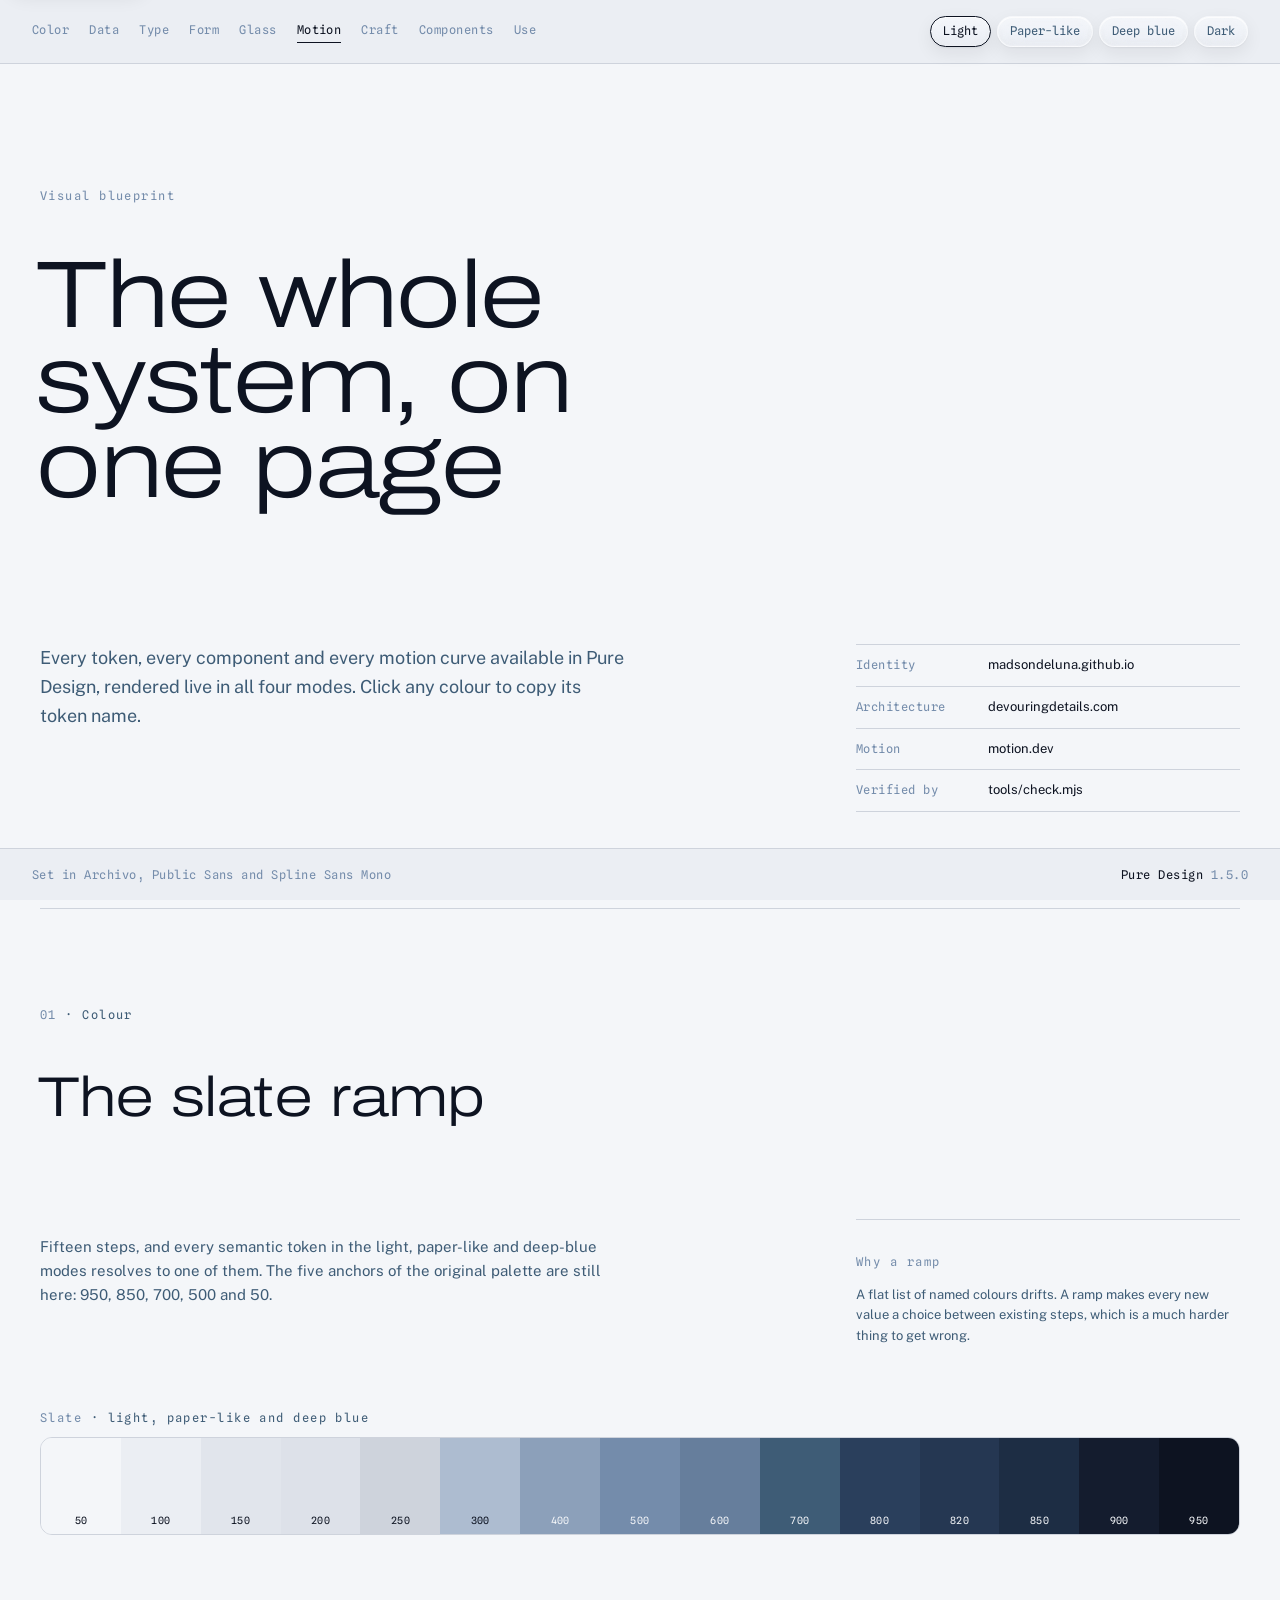
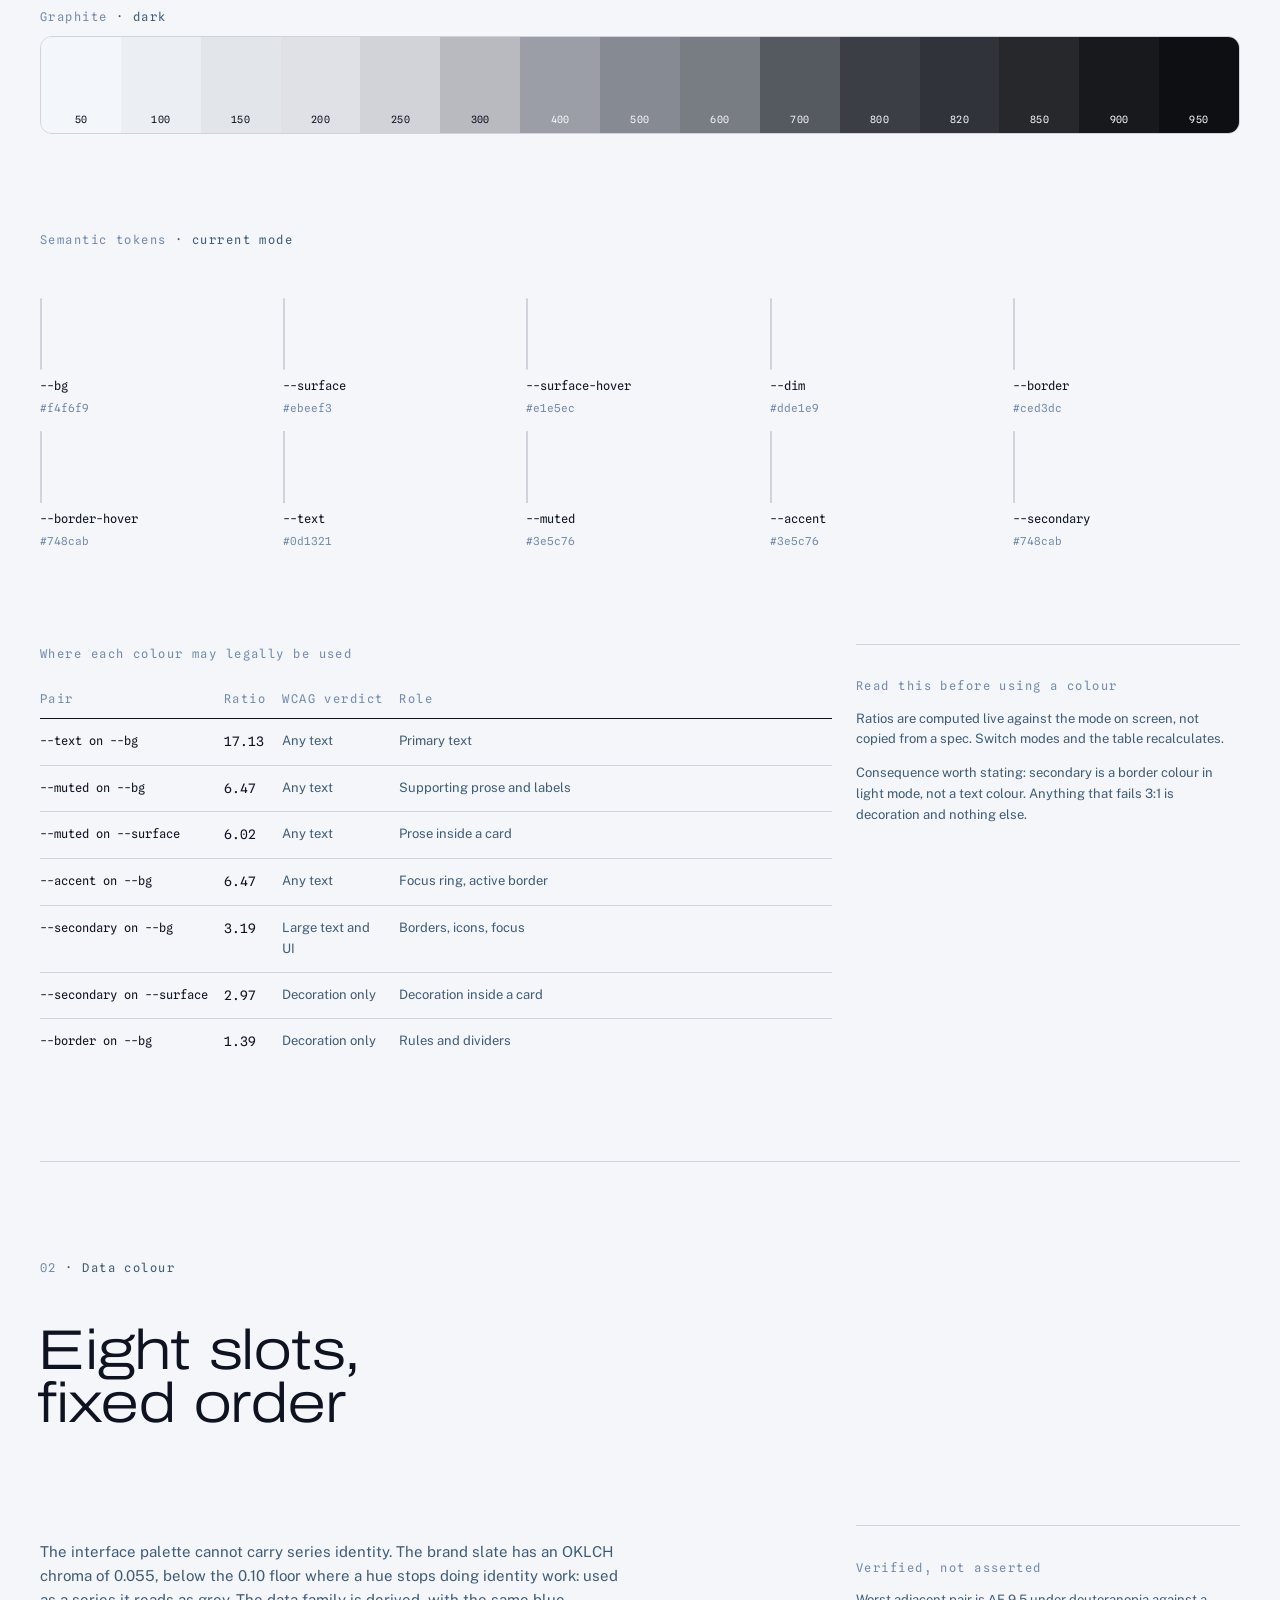
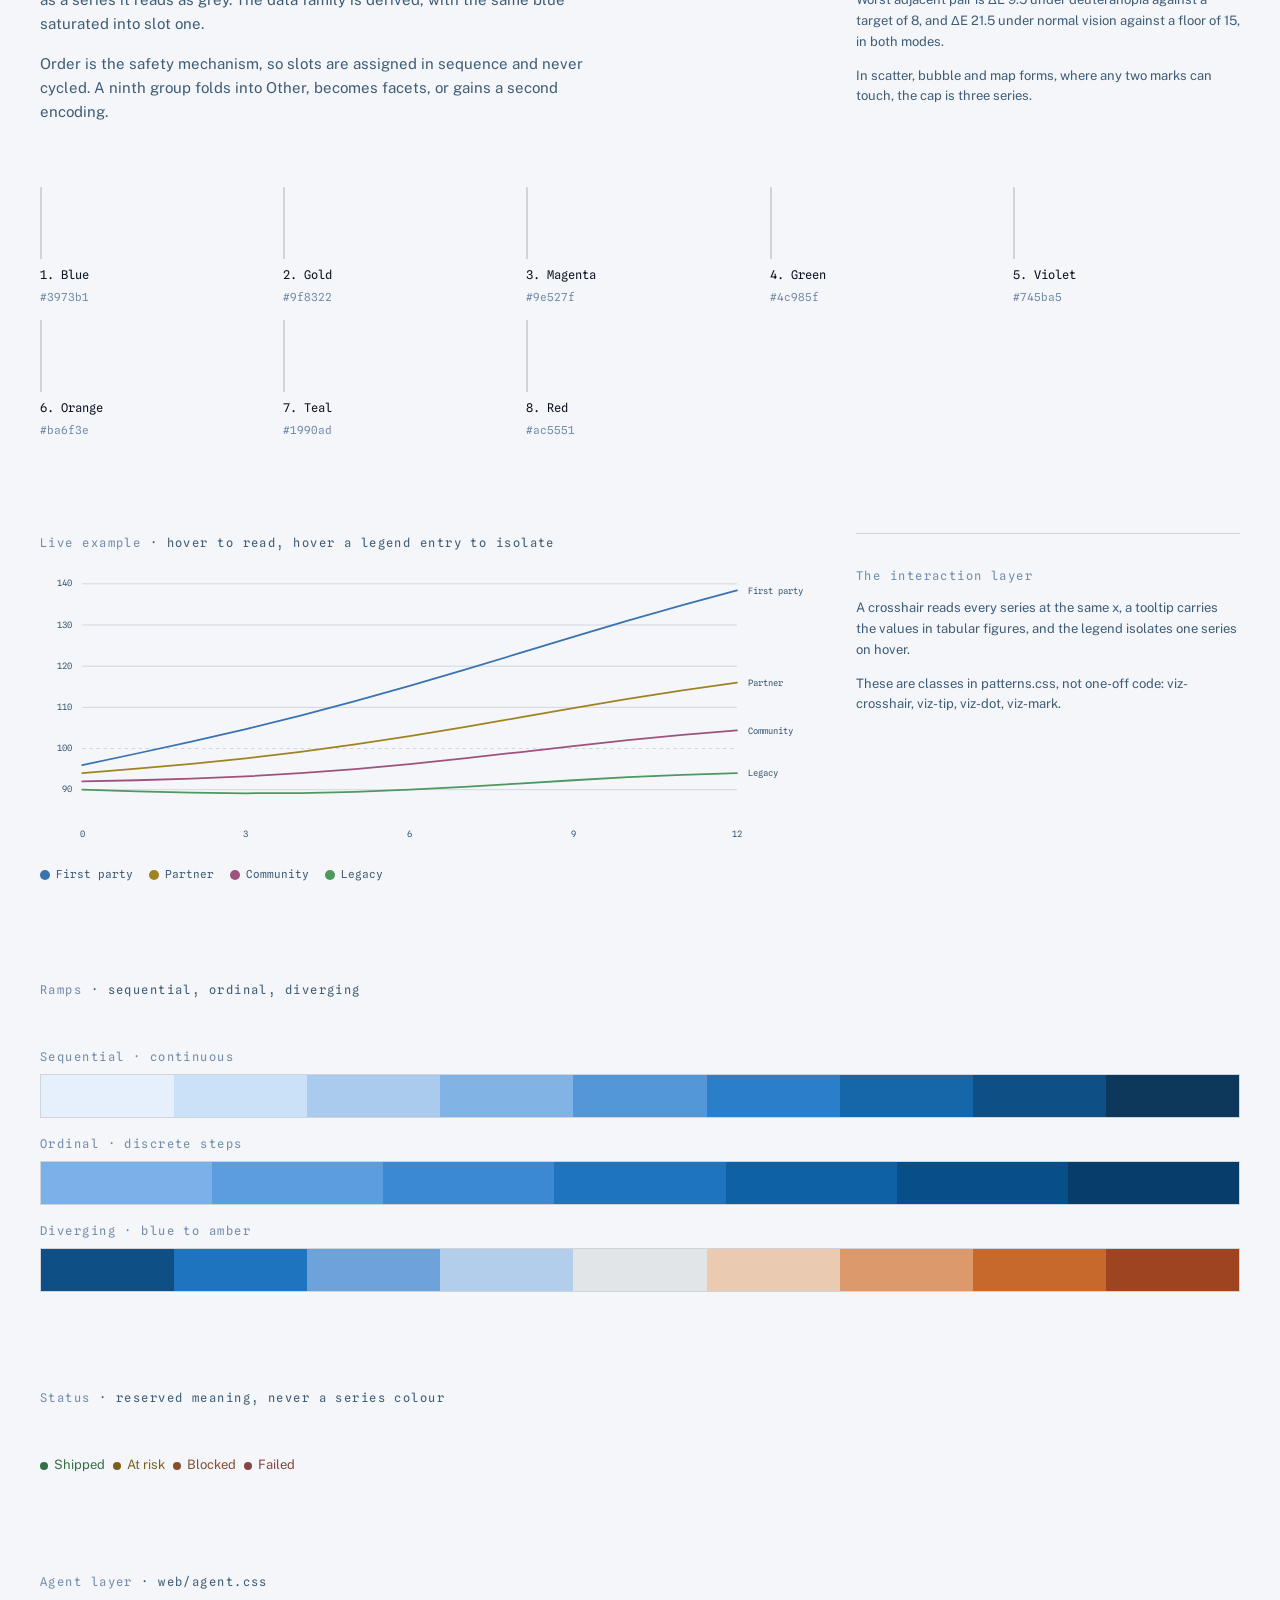
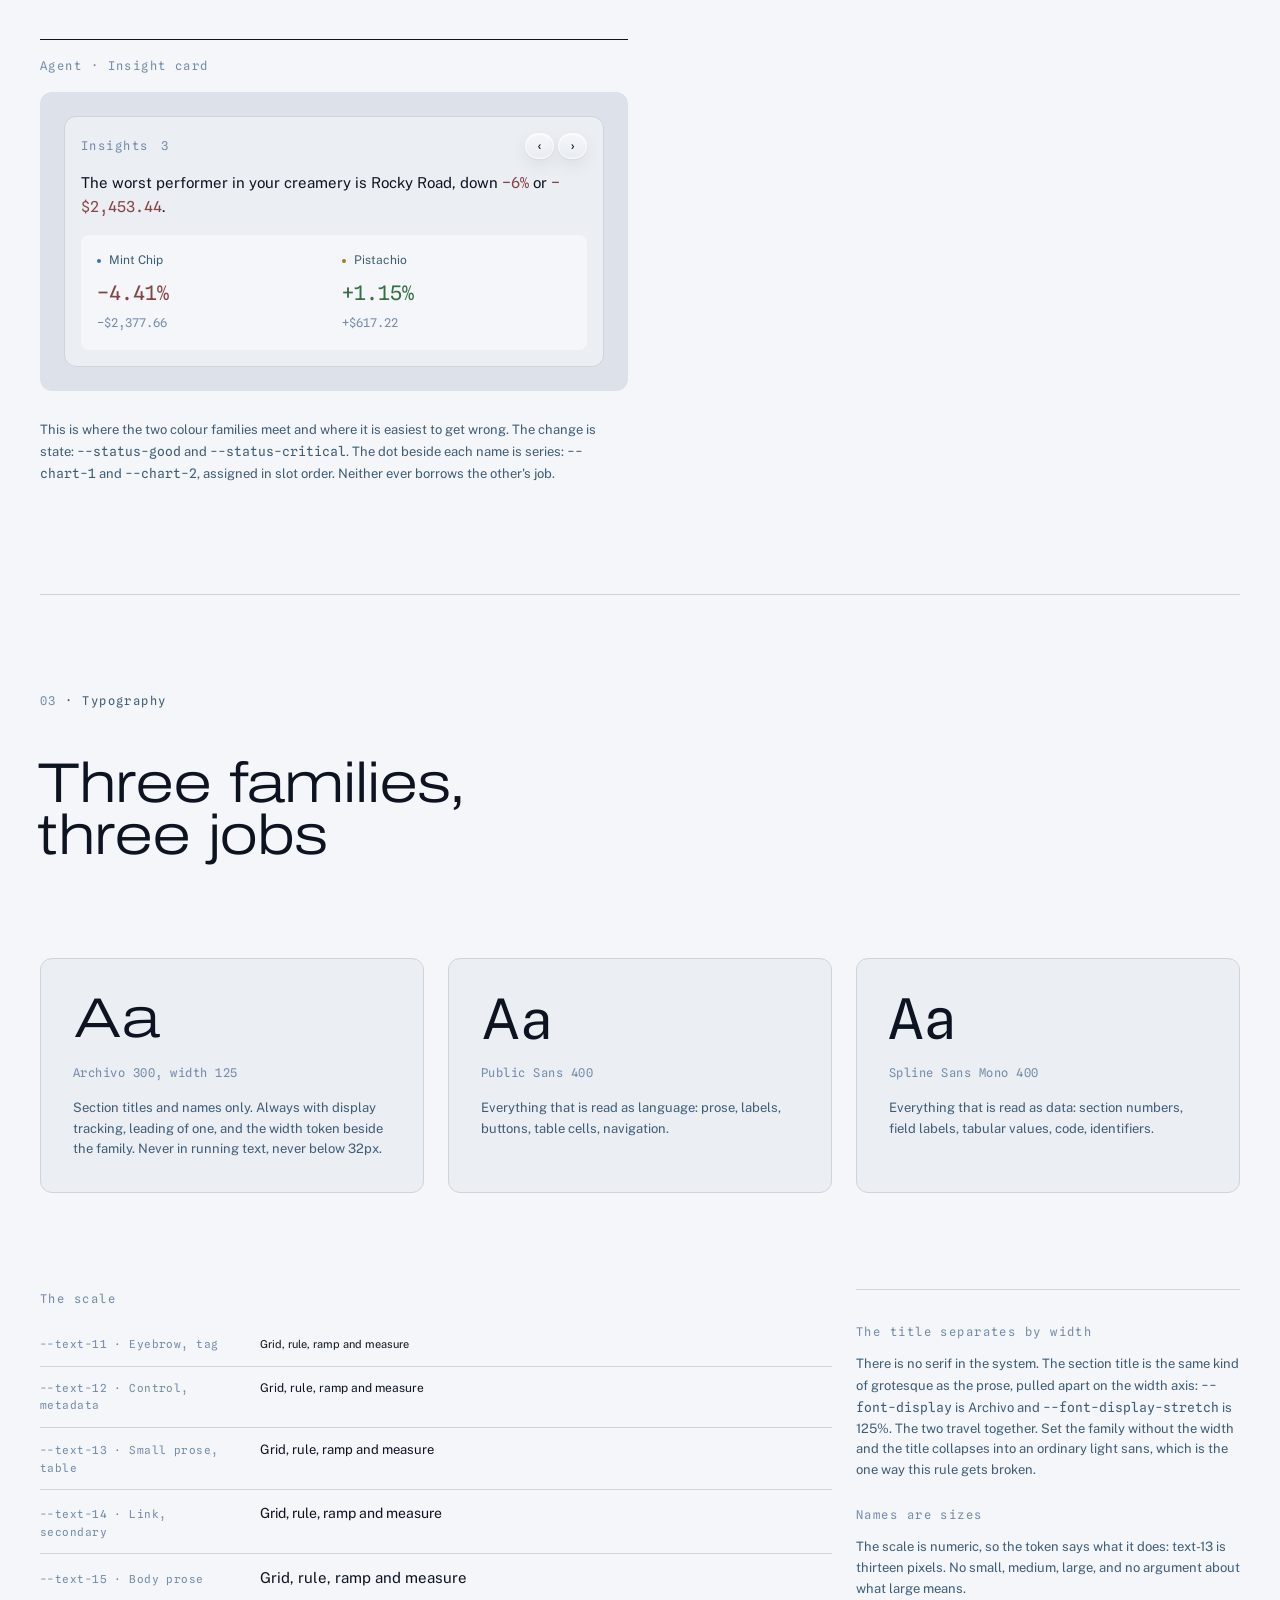
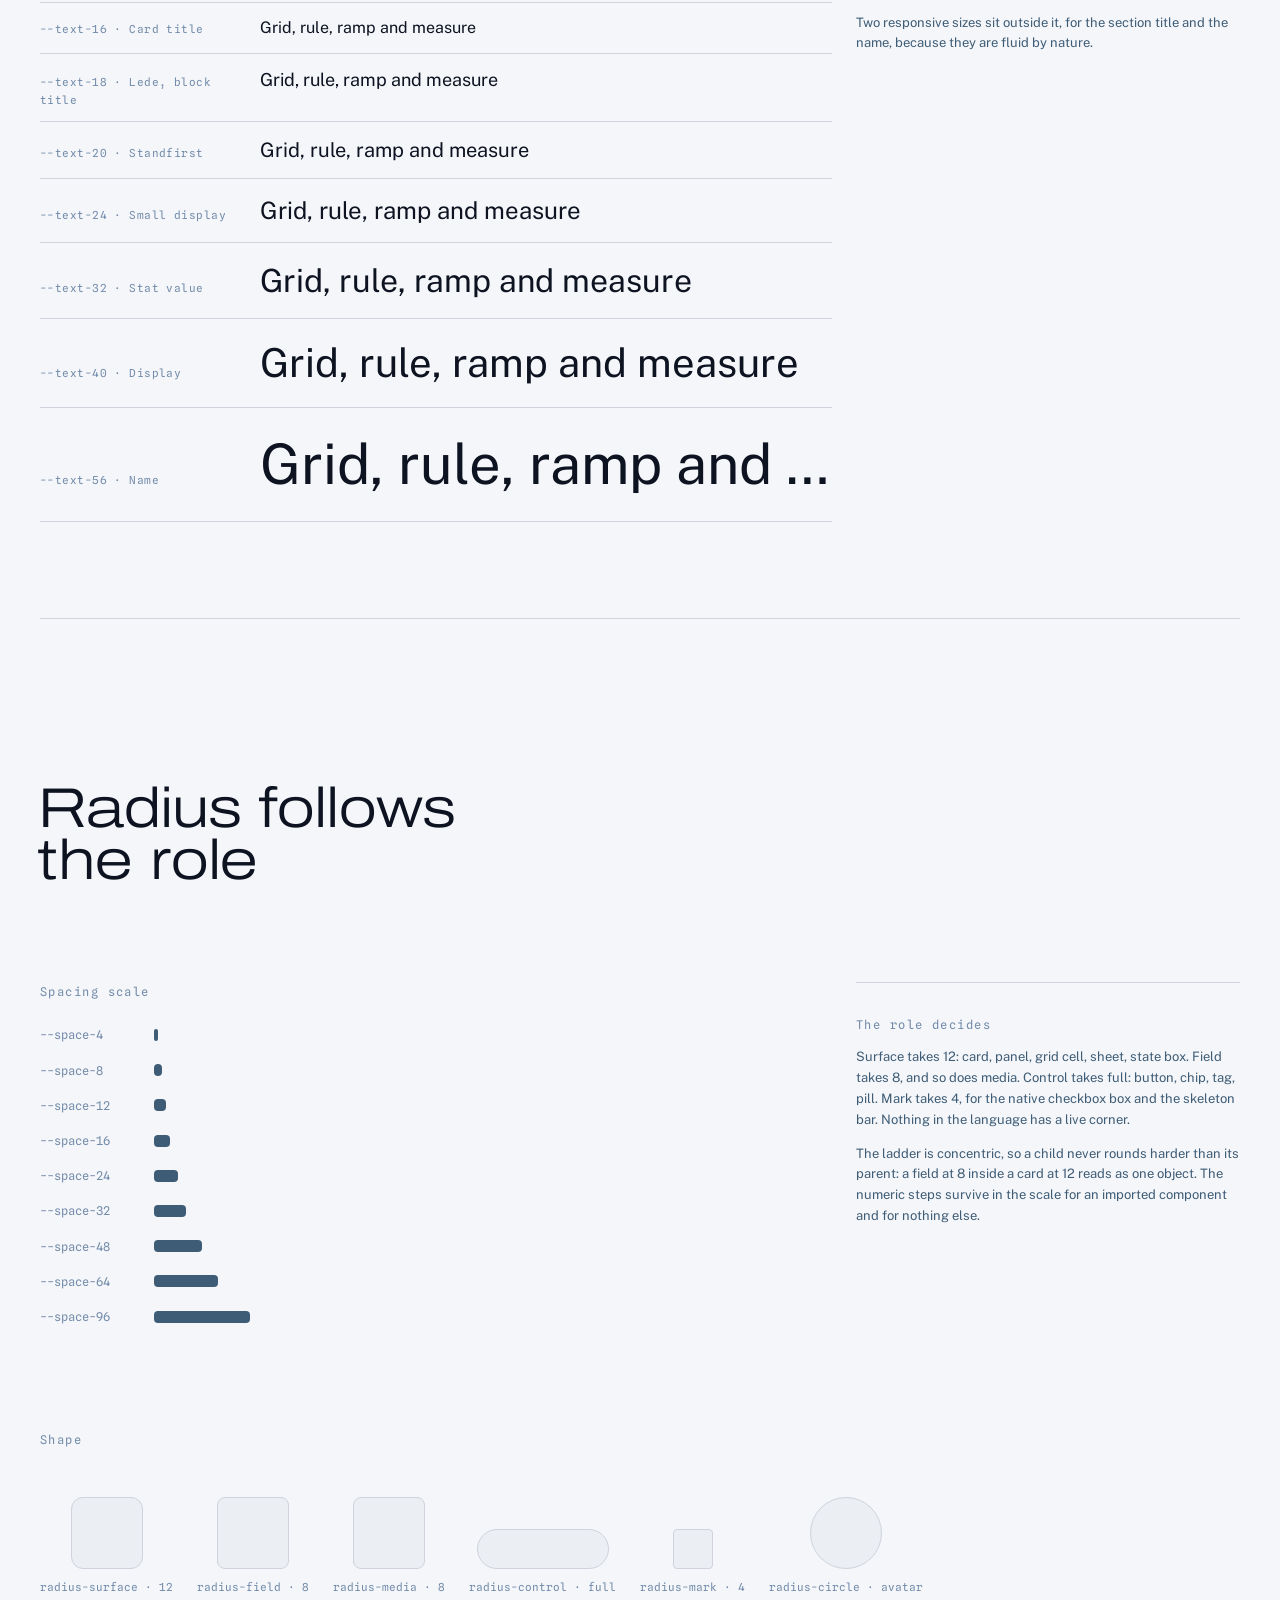
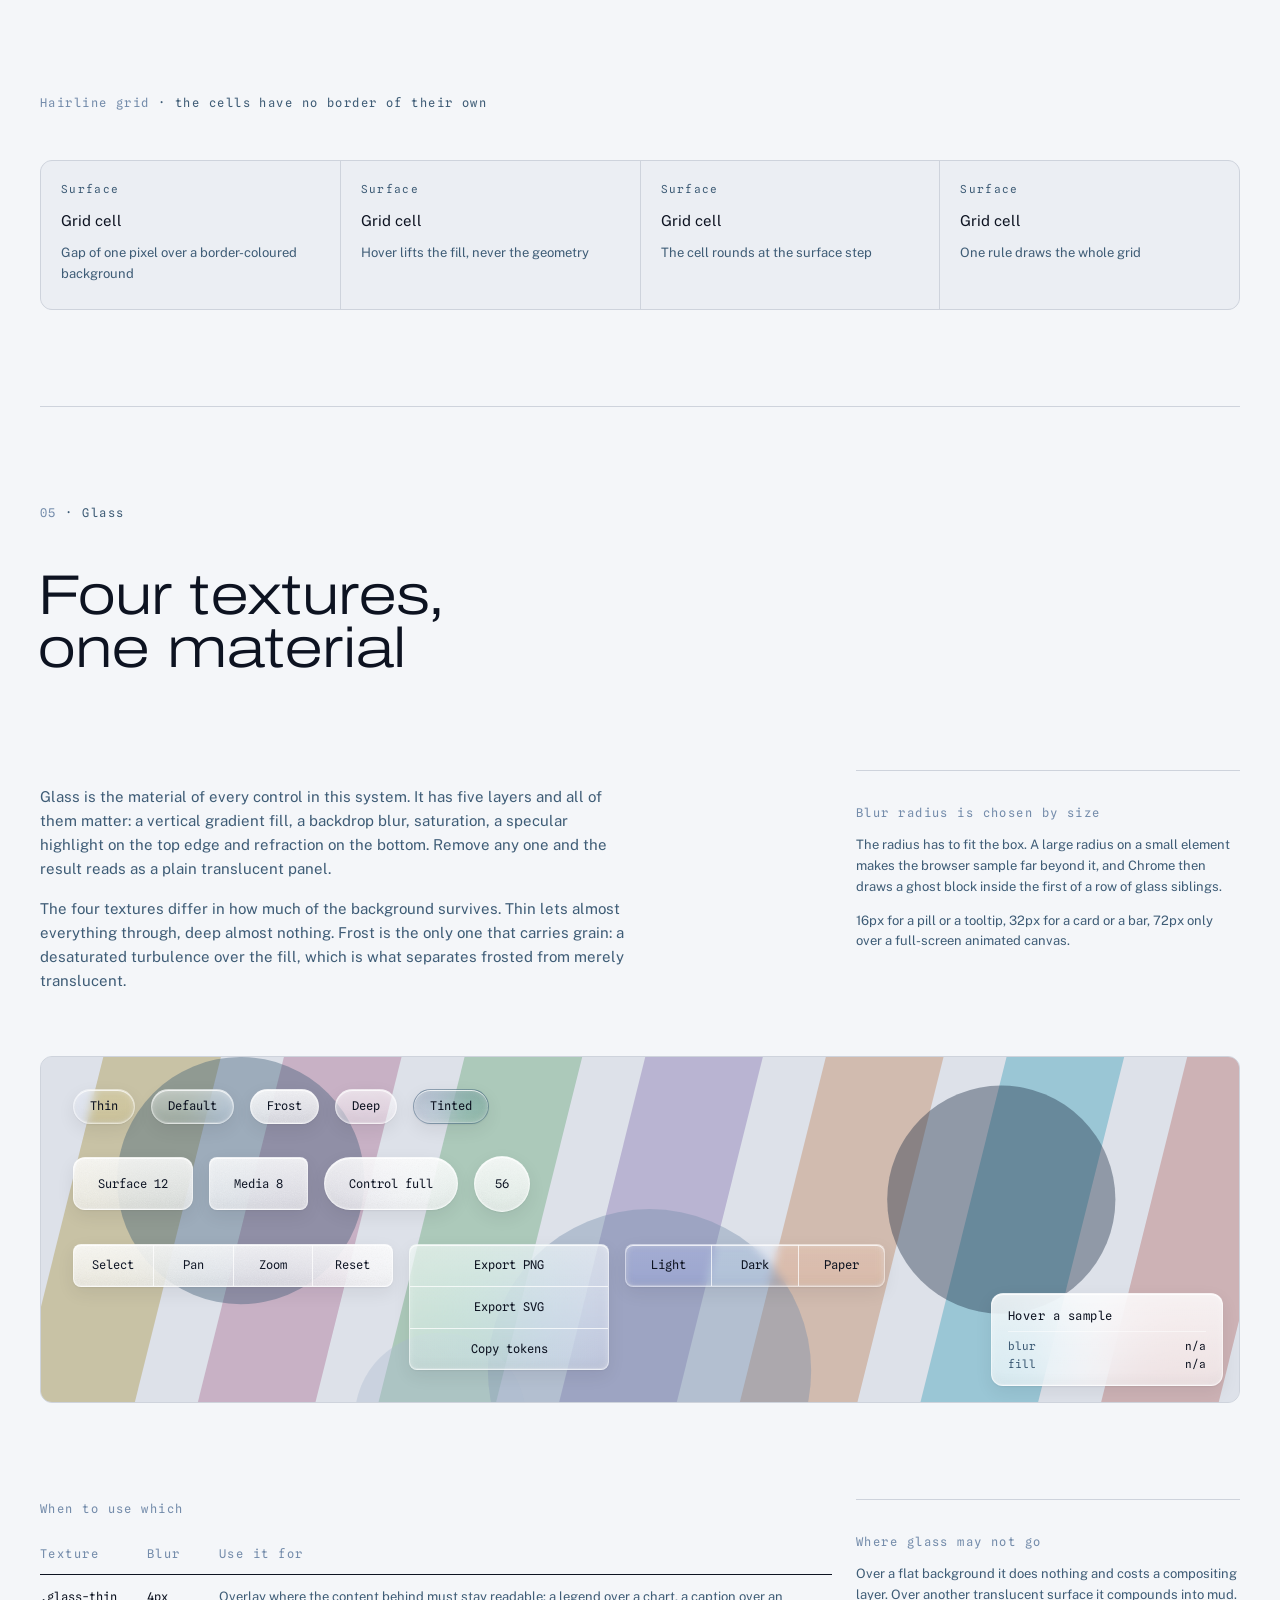
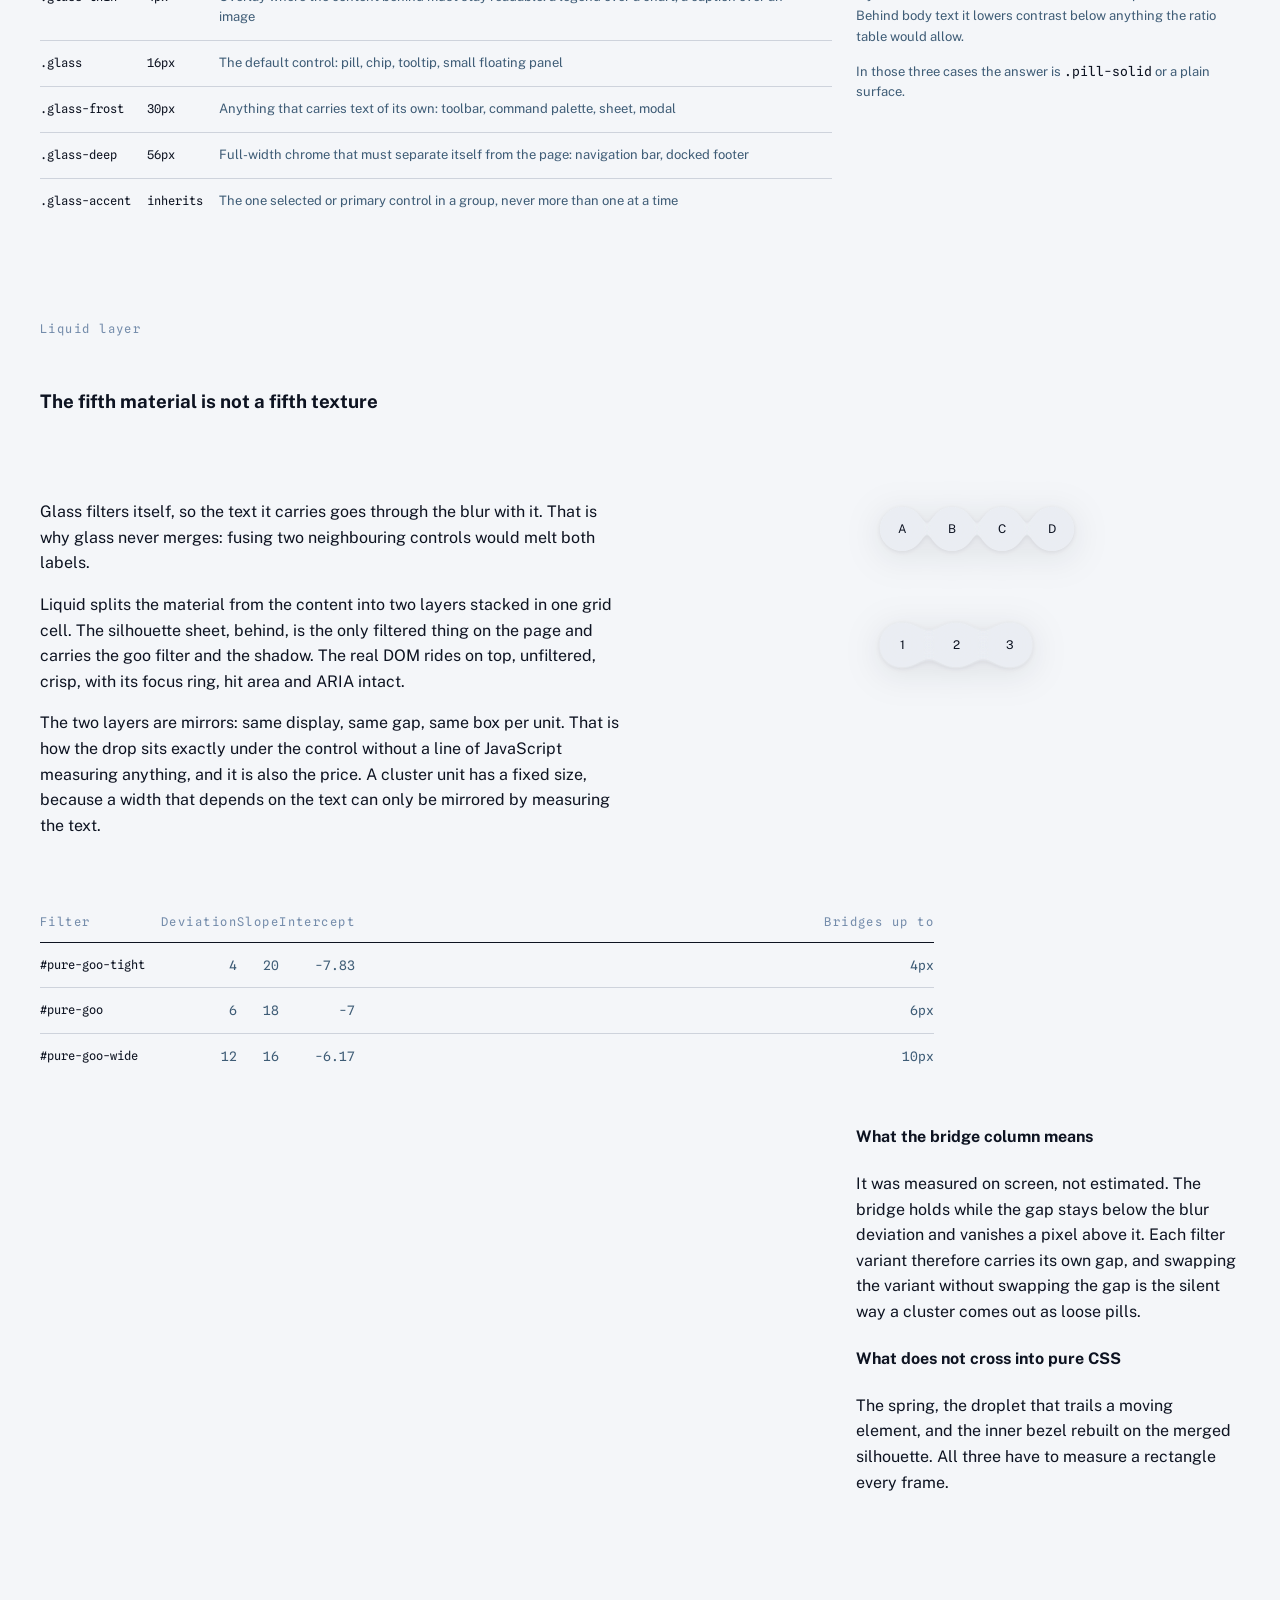
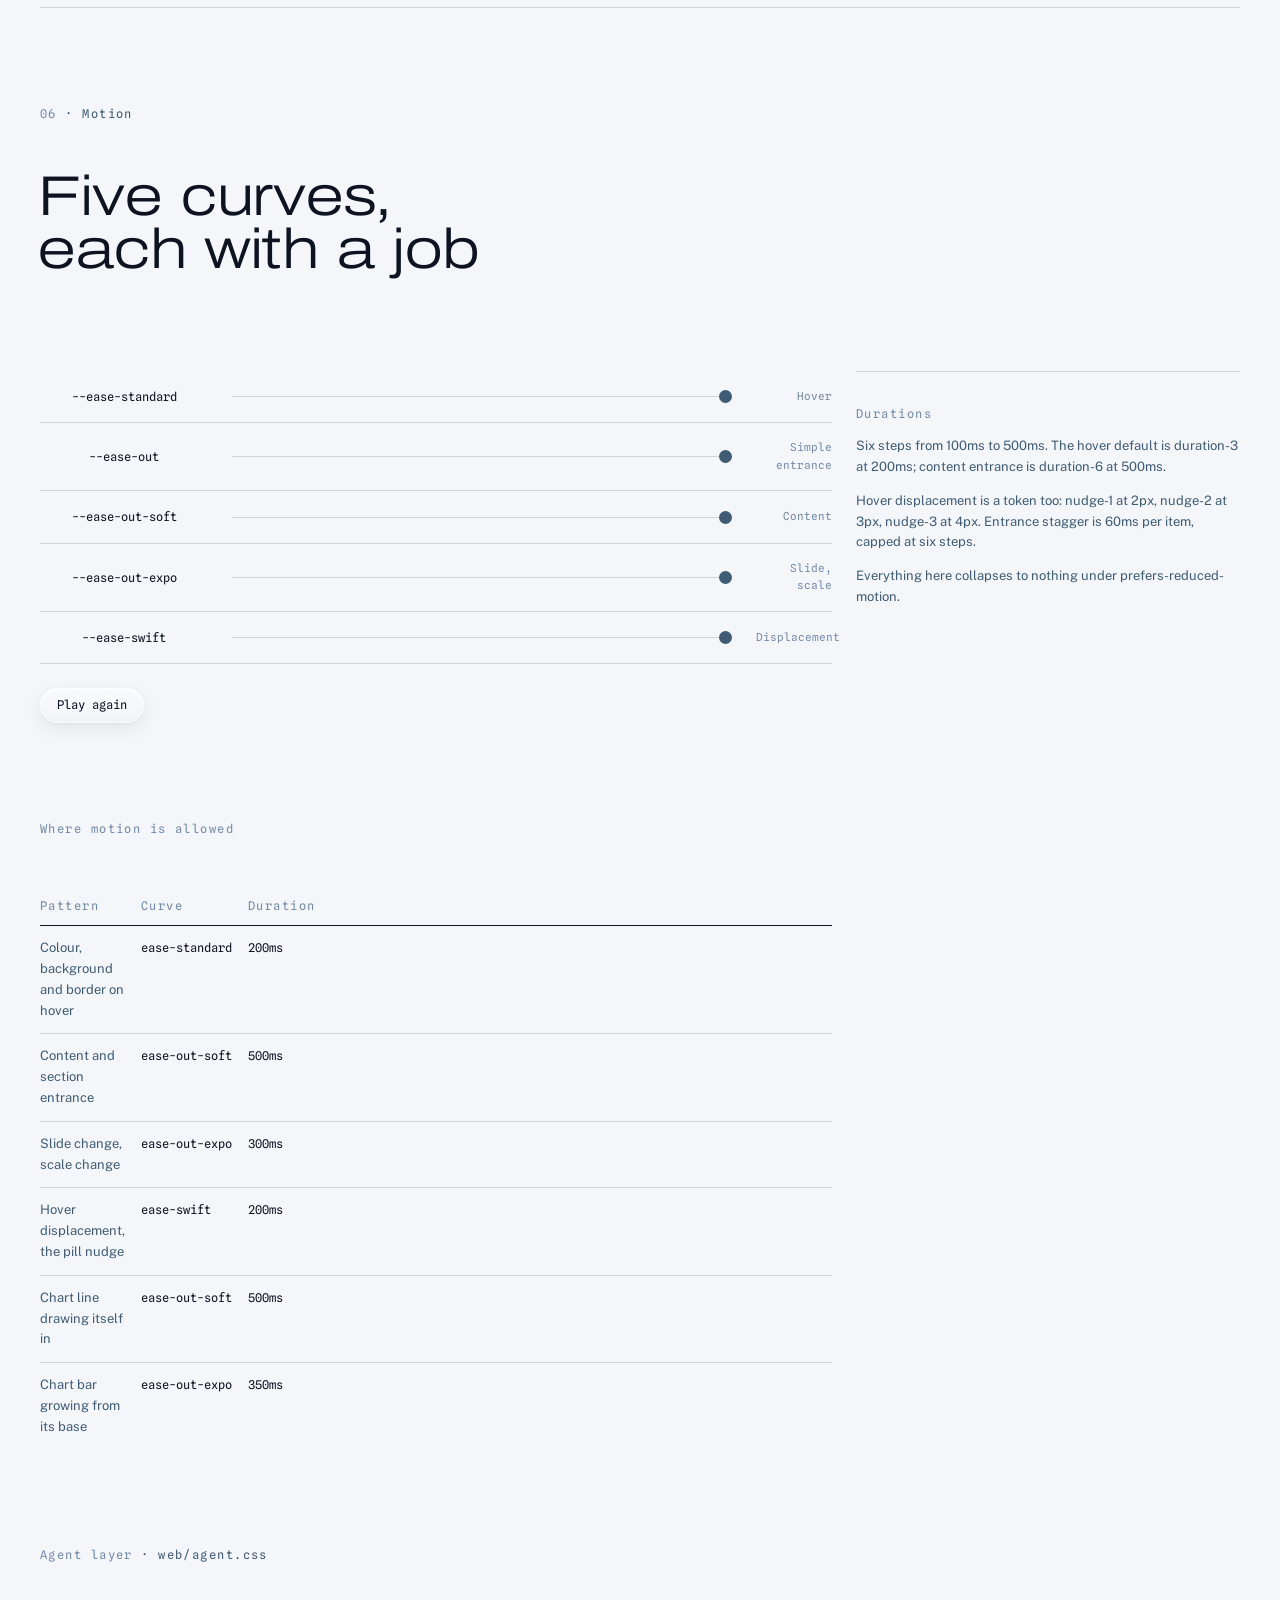
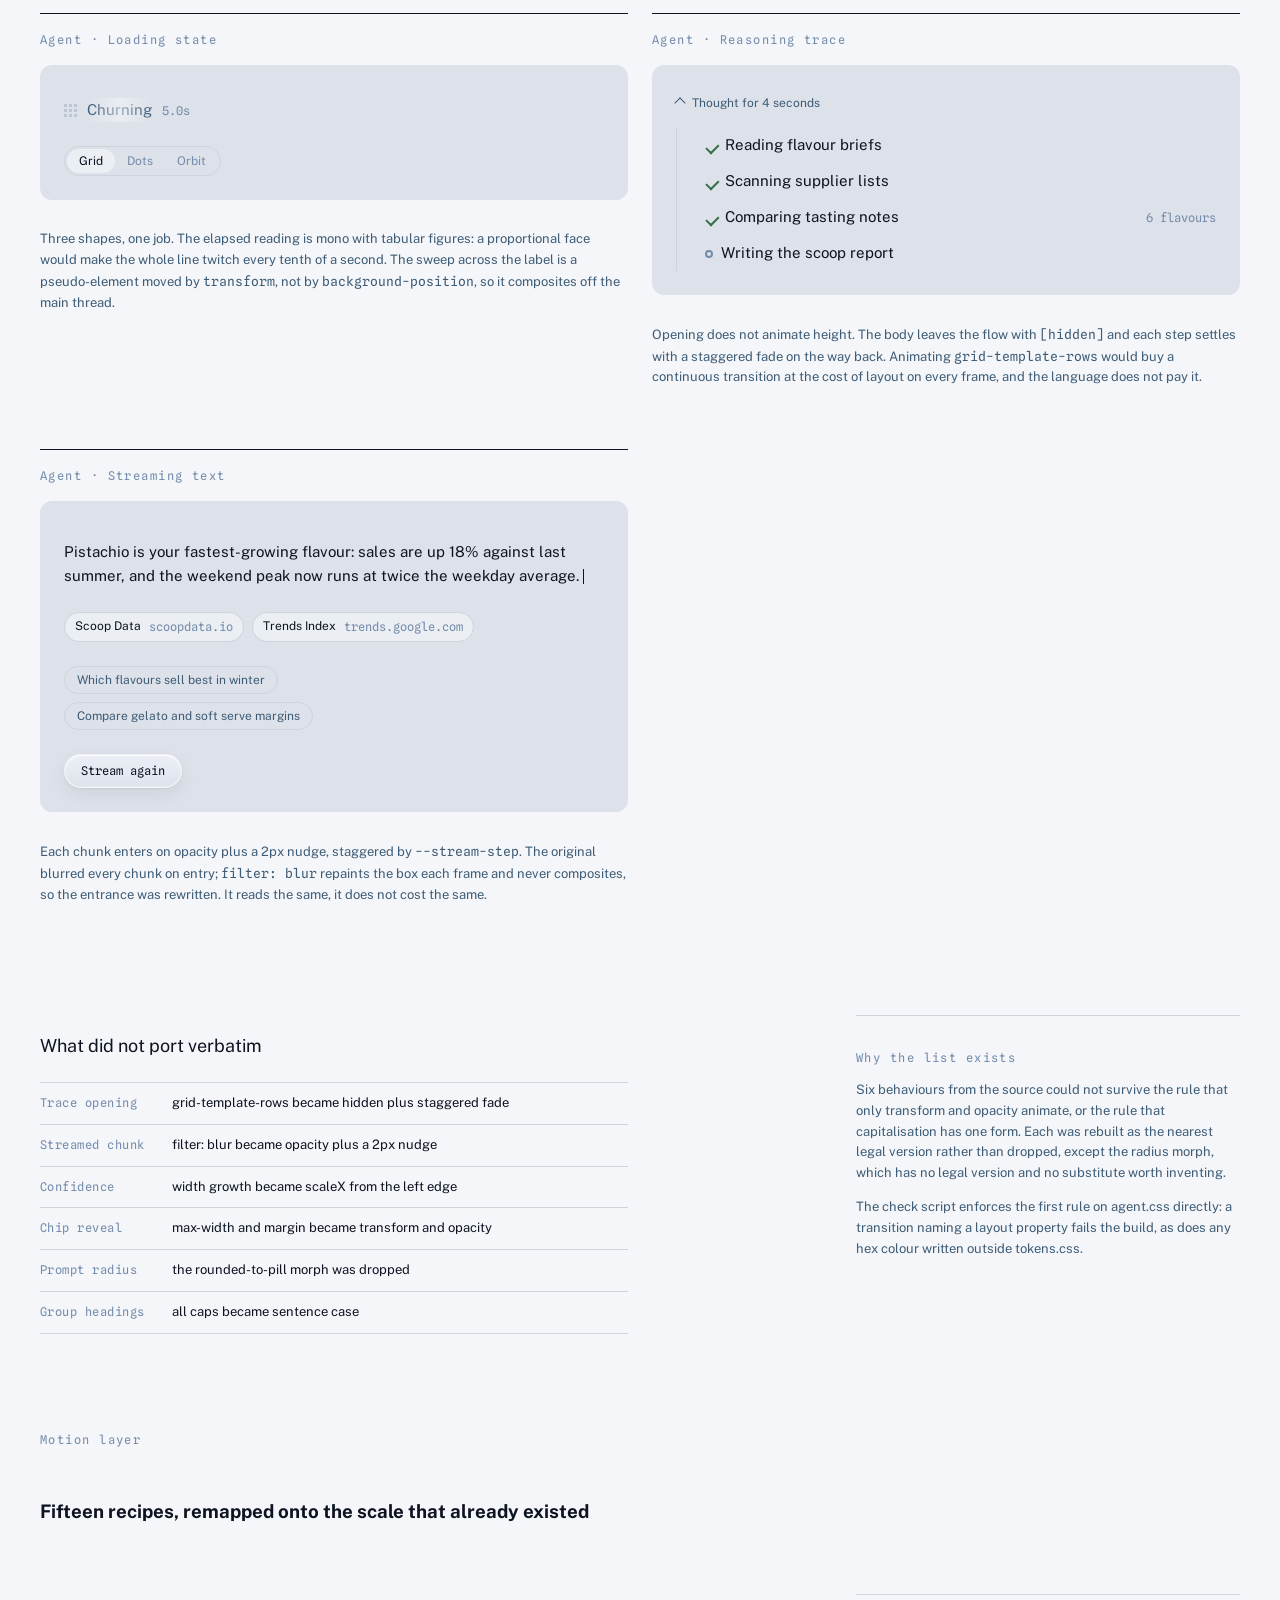
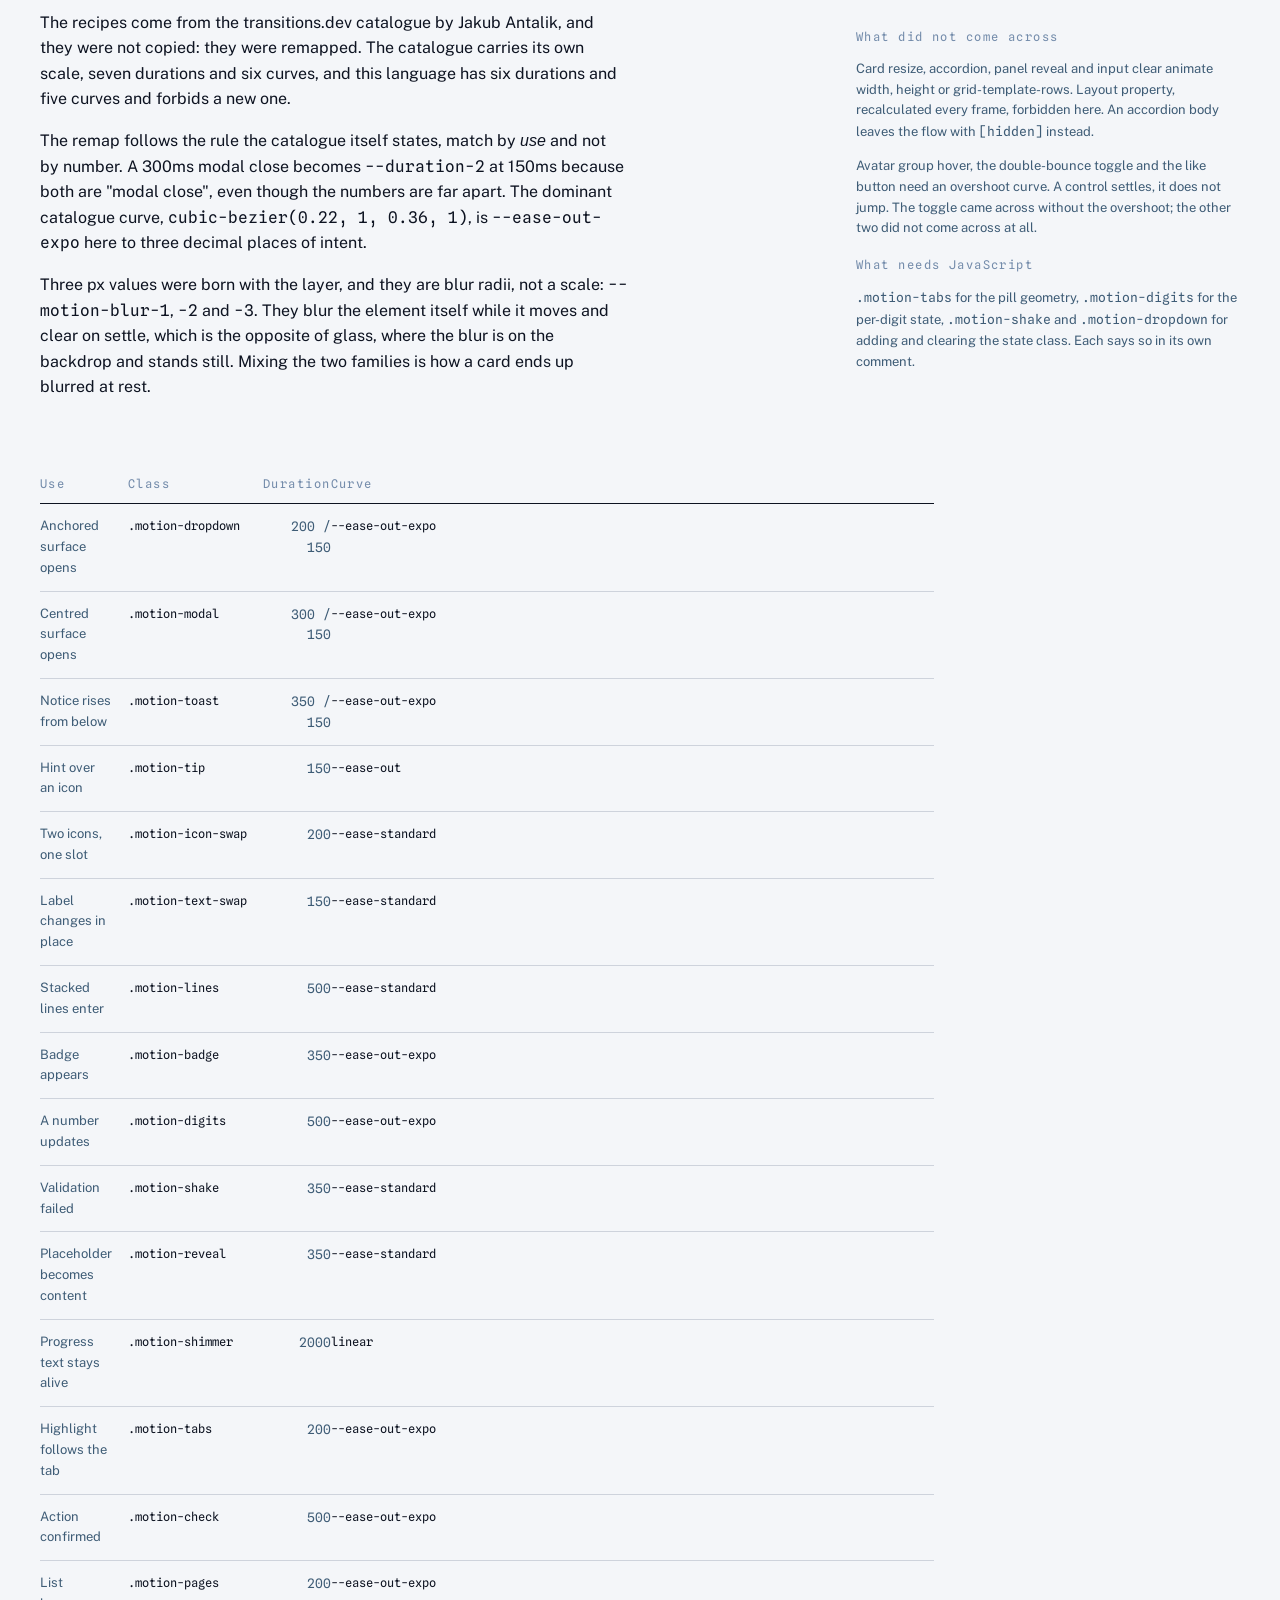
==== commit 9d4b77ad: "Narrow is part of the language: touch floor, table scroller, breakpoint that resolves" ====
--- a/preview/index.html
+++ b/preview/index.html
@@ -391,7 +391,8 @@
    por baixo dela, e o toast sobe acima do rodapé */
 body { padding-bottom: var(--space-96); }
 
-@media (max-width: 1080px) {
+/* mesmo ponto do template e de patterns.css: --breakpoint-stack */
+@media (max-width: 768px) {
   .shell { padding: 0 var(--space-24); }
   .grid { gap: var(--space-16); }
   .axis-a, .axis-a-wide, .axis-a-chart, .axis-b { grid-column: 1 / 13; }
@@ -401,6 +402,14 @@
   .motion-row { grid-template-columns: 140px 1fr; }
   .motion-row .use { display: none; }
 }
+/* o guia obedece as proprias regras: o que se aperta chega a 44px no
+   toque. .mode-btn e .dot-btn sao locais do guia, entao o piso mora
+   aqui; o resto vem de patterns.css e de agent.css. */
+@media (pointer: coarse) {
+  .mode-btn { min-height: var(--hit-min-touch); padding-block: var(--space-10); }
+  .dot-btn { min-width: var(--hit-min); min-height: var(--hit-min); }
+}
+
 @media (max-width: 640px) {
   .swatches { grid-template-columns: repeat(2, 1fr); }
   .ramp { grid-template-columns: repeat(5, 1fr); }
@@ -524,10 +533,10 @@
     <div class="grid step-3">
       <div class="axis-a-chart rv">
         <span class="label" style="margin-bottom: var(--space-16)">Where each colour may legally be used</span>
-        <table class="table">
+        <div class="table-scroll"><table class="table">
           <thead><tr><th>Pair</th><th>Ratio</th><th>WCAG verdict</th><th>Role</th></tr></thead>
           <tbody id="contrast"></tbody>
-        </table>
+        </table></div>
       </div>
       <aside class="aside-note axis-b rv" style="--d: 60ms">
         <h4>Read this before using a colour</h4>
@@ -837,7 +846,7 @@
     <div class="grid step-3">
       <div class="axis-a-chart rv">
         <span class="label" style="margin-bottom: var(--space-16)">When to use which</span>
-        <table class="table">
+        <div class="table-scroll"><table class="table">
           <thead><tr><th>Texture</th><th>Blur</th><th>Use it for</th></tr></thead>
           <tbody>
             <tr><td class="mono">.glass-thin</td><td class="mono">4px</td><td>Overlay where the content behind must stay readable: a legend over a chart, a caption over an image</td></tr>
@@ -846,7 +855,7 @@
             <tr><td class="mono">.glass-deep</td><td class="mono">56px</td><td>Full-width chrome that must separate itself from the page: navigation bar, docked footer</td></tr>
             <tr><td class="mono">.glass-accent</td><td class="mono">inherits</td><td>The one selected or primary control in a group, never more than one at a time</td></tr>
           </tbody>
-        </table>
+        </table></div>
       </div>
       <aside class="aside-note axis-b rv" style="--d: 60ms">
         <h4>Where glass may not go</h4>
@@ -899,14 +908,14 @@
 
     <div class="grid step-2">
       <div class="axis-a-wide rv">
-        <table class="spec">
+        <div class="table-scroll"><table class="table">
           <thead><tr><th>Filter</th><th class="num">Deviation</th><th class="num">Slope</th><th class="num">Intercept</th><th class="num">Bridges up to</th></tr></thead>
           <tbody>
             <tr><td class="mono">#pure-goo-tight</td><td class="num">4</td><td class="num">20</td><td class="num">-7.83</td><td class="num">4px</td></tr>
             <tr><td class="mono">#pure-goo</td><td class="num">6</td><td class="num">18</td><td class="num">-7</td><td class="num">6px</td></tr>
             <tr><td class="mono">#pure-goo-wide</td><td class="num">12</td><td class="num">16</td><td class="num">-6.17</td><td class="num">10px</td></tr>
           </tbody>
-        </table>
+        </table></div>
       </div>
       <aside class="axis-b rv">
         <h4>What the bridge column means</h4>
@@ -948,7 +957,7 @@
     <div class="grid step-3">
       <span class="label axis-a rv">Where motion is allowed</span>
       <div class="axis-a-chart step-1 rv">
-        <table class="table">
+        <div class="table-scroll"><table class="table">
           <thead><tr><th>Pattern</th><th>Curve</th><th>Duration</th></tr></thead>
           <tbody>
             <tr><td>Colour, background and border on hover</td><td class="mono">ease-standard</td><td class="mono">200ms</td></tr>
@@ -958,7 +967,7 @@
             <tr><td>Chart line drawing itself in</td><td class="mono">ease-out-soft</td><td class="mono">500ms</td></tr>
             <tr><td>Chart bar growing from its base</td><td class="mono">ease-out-expo</td><td class="mono">350ms</td></tr>
           </tbody>
-        </table>
+        </table></div>
       </div>
     </div>
     <div class="grid step-3">
@@ -1093,7 +1102,7 @@
 
     <div class="grid step-2">
       <div class="axis-a-wide rv">
-        <table class="spec">
+        <div class="table-scroll"><table class="table">
           <thead><tr><th>Use</th><th>Class</th><th class="num">Duration</th><th>Curve</th></tr></thead>
           <tbody>
             <tr><td>Anchored surface opens</td><td class="mono">.motion-dropdown</td><td class="num">200 / 150</td><td class="mono">--ease-out-expo</td></tr>
@@ -1112,7 +1121,7 @@
             <tr><td>Action confirmed</td><td class="mono">.motion-check</td><td class="num">500</td><td class="mono">--ease-out-expo</td></tr>
             <tr><td>List becomes detail</td><td class="mono">.motion-pages</td><td class="num">200</td><td class="mono">--ease-out-expo</td></tr>
           </tbody>
-        </table>
+        </table></div>
       </div>
       <aside class="axis-b rv">
         <h4>Two painted exceptions</h4>
@@ -1906,7 +1915,7 @@
             <button class="filter" type="button" aria-pressed="false" data-filter="done">Completed <span class="n">1</span></button>
           </div>
           <div class="step-1" style="overflow-x: auto">
-            <table class="grid-table" id="filter-table">
+            <div class="table-scroll"><table class="grid-table" id="filter-table">
               <caption class="sr-only">Reorder tasks by status</caption>
               <thead><tr><th>Task</th><th>Date</th><th>Status</th><th>Advisor</th></tr></thead>
               <tbody>
@@ -1916,10 +1925,10 @@
                 <tr data-status="doing"><td>Taste-test batch 42</td><td class="num">Nov 08</td><td><span class="status status-serious">In progress</span></td><td>Maple Orbit</td></tr>
                 <tr data-status="done"><td>Order waffle cones</td><td class="num">Apr 14</td><td><span class="status status-good">Completed</span></td><td>Aurora Scoops</td></tr>
               </tbody>
-            </table>
+            </table></div>
           </div>
           <div class="step-2" style="overflow-x: auto">
-            <table class="grid-table">
+            <div class="table-scroll"><table class="grid-table">
               <caption class="sr-only">Menu cleanup the agent proposes</caption>
               <thead><tr><th>Flavour</th><th>Category</th><th>Supplier</th><th>Last interaction</th></tr></thead>
               <tbody>
@@ -1928,7 +1937,7 @@
                 <tr><td>Mint Chip</td><td>Classic</td><td>maple-orbit</td><td class="num">9 days ago</td></tr>
                 <tr data-diff="added"><td>Pistachio</td><td>Seasonal</td><td>maple-orbit</td><td class="num">15 days ago</td></tr>
               </tbody>
-            </table>
+            </table></div>
           </div>
         </div>
         <p class="note">One table base carries all three: the filtered list, the record grid and
--- a/web/patterns.css
+++ b/web/patterns.css
@@ -502,6 +502,24 @@
   border-radius: var(--radius-circle);
 }
 
+/* UMA declaracao de transform por elemento, composta de tokens.
+   Duas regras escrevendo transform no mesmo blob e o defeito que esta
+   linguagem ja fechou duas vezes por outro caminho: o leque punha
+   translate e o inchaco punha scale, e o inchaco vencia por
+   especificidade (`:has()` pesa a do argumento mais especifico, 0,6,0
+   contra 0,3,0) independentemente da ordem no arquivo. Hover no
+   segundo item de um aglomerado dobrado devolvia o blob para a posicao
+   aberta enquanto o item continuava dobrado, e o espelho quebrava
+   exatamente onde ele e a premissa do material.
+
+   Cada estado escreve o SEU token; a composicao mora aqui. */
+.liquid-blob,
+.liquid-item {
+  transform:
+    translate(var(--liquid-shift-x, 0), var(--liquid-shift-y, 0))
+    scale(var(--liquid-swell, 1));
+}
+
 .liquid-blob {
   background: var(--liquid-fill);
   transition:
@@ -557,35 +575,68 @@
 .liquid:has(.liquid-item:nth-child(6):focus-visible) .liquid-blob:nth-child(6),
 .liquid:has(.liquid-item:nth-child(7):focus-visible) .liquid-blob:nth-child(7),
 .liquid:has(.liquid-item:nth-child(8):focus-visible) .liquid-blob:nth-child(8) {
-  transform: scale(1.14);
+  --liquid-swell: 1.14;
 }
 
 /* leque fechado: as unidades se sobrepoem numa gota so. Abrir e tirar a
    classe. Espelhado, entao a mesma regra move blob e item juntos: e o
-   que a lib chama de commit unico, aqui obtido pela geometria. */
+   que a lib chama de commit unico, aqui obtido pela geometria.
+   O leque escreve --liquid-shift-*, nunca transform: quem compoe o
+   transform e a regra unica la em cima. */
 .liquid-fold .liquid-blob:nth-child(1),
-.liquid-fold .liquid-item:nth-child(1) { transform: translateX(0); }
+.liquid-fold .liquid-item:nth-child(1) { --liquid-shift-x: calc(-0 * (var(--liquid-size) + var(--liquid-bridge))); }
 .liquid-fold .liquid-blob:nth-child(2),
-.liquid-fold .liquid-item:nth-child(2) { transform: translateX(calc(-1 * (var(--liquid-size) + var(--liquid-bridge)))); }
+.liquid-fold .liquid-item:nth-child(2) { --liquid-shift-x: calc(-1 * (var(--liquid-size) + var(--liquid-bridge))); }
 .liquid-fold .liquid-blob:nth-child(3),
-.liquid-fold .liquid-item:nth-child(3) { transform: translateX(calc(-2 * (var(--liquid-size) + var(--liquid-bridge)))); }
+.liquid-fold .liquid-item:nth-child(3) { --liquid-shift-x: calc(-2 * (var(--liquid-size) + var(--liquid-bridge))); }
 .liquid-fold .liquid-blob:nth-child(4),
-.liquid-fold .liquid-item:nth-child(4) { transform: translateX(calc(-3 * (var(--liquid-size) + var(--liquid-bridge)))); }
+.liquid-fold .liquid-item:nth-child(4) { --liquid-shift-x: calc(-3 * (var(--liquid-size) + var(--liquid-bridge))); }
 .liquid-fold .liquid-blob:nth-child(5),
-.liquid-fold .liquid-item:nth-child(5) { transform: translateX(calc(-4 * (var(--liquid-size) + var(--liquid-bridge)))); }
+.liquid-fold .liquid-item:nth-child(5) { --liquid-shift-x: calc(-4 * (var(--liquid-size) + var(--liquid-bridge))); }
 .liquid-fold .liquid-blob:nth-child(6),
-.liquid-fold .liquid-item:nth-child(6) { transform: translateX(calc(-5 * (var(--liquid-size) + var(--liquid-bridge)))); }
+.liquid-fold .liquid-item:nth-child(6) { --liquid-shift-x: calc(-5 * (var(--liquid-size) + var(--liquid-bridge))); }
 .liquid-fold .liquid-blob:nth-child(7),
-.liquid-fold .liquid-item:nth-child(7) { transform: translateX(calc(-6 * (var(--liquid-size) + var(--liquid-bridge)))); }
+.liquid-fold .liquid-item:nth-child(7) { --liquid-shift-x: calc(-6 * (var(--liquid-size) + var(--liquid-bridge))); }
 .liquid-fold .liquid-blob:nth-child(8),
-.liquid-fold .liquid-item:nth-child(8) { transform: translateX(calc(-7 * (var(--liquid-size) + var(--liquid-bridge)))); }
-
-/* dobrado, so a primeira unidade recebe ponteiro e foco */
+.liquid-fold .liquid-item:nth-child(8) { --liquid-shift-x: calc(-7 * (var(--liquid-size) + var(--liquid-bridge))); }
+
+/* na pilha vertical o leque desce pelo eixo Y, nao pelo X */
+.liquid-stack.liquid-fold .liquid-blob:nth-child(1),
+.liquid-stack.liquid-fold .liquid-item:nth-child(1) { --liquid-shift-x: 0; --liquid-shift-y: calc(-0 * (var(--liquid-size) + var(--liquid-bridge))); }
+.liquid-stack.liquid-fold .liquid-blob:nth-child(2),
+.liquid-stack.liquid-fold .liquid-item:nth-child(2) { --liquid-shift-x: 0; --liquid-shift-y: calc(-1 * (var(--liquid-size) + var(--liquid-bridge))); }
+.liquid-stack.liquid-fold .liquid-blob:nth-child(3),
+.liquid-stack.liquid-fold .liquid-item:nth-child(3) { --liquid-shift-x: 0; --liquid-shift-y: calc(-2 * (var(--liquid-size) + var(--liquid-bridge))); }
+.liquid-stack.liquid-fold .liquid-blob:nth-child(4),
+.liquid-stack.liquid-fold .liquid-item:nth-child(4) { --liquid-shift-x: 0; --liquid-shift-y: calc(-3 * (var(--liquid-size) + var(--liquid-bridge))); }
+.liquid-stack.liquid-fold .liquid-blob:nth-child(5),
+.liquid-stack.liquid-fold .liquid-item:nth-child(5) { --liquid-shift-x: 0; --liquid-shift-y: calc(-4 * (var(--liquid-size) + var(--liquid-bridge))); }
+.liquid-stack.liquid-fold .liquid-blob:nth-child(6),
+.liquid-stack.liquid-fold .liquid-item:nth-child(6) { --liquid-shift-x: 0; --liquid-shift-y: calc(-5 * (var(--liquid-size) + var(--liquid-bridge))); }
+.liquid-stack.liquid-fold .liquid-blob:nth-child(7),
+.liquid-stack.liquid-fold .liquid-item:nth-child(7) { --liquid-shift-x: 0; --liquid-shift-y: calc(-6 * (var(--liquid-size) + var(--liquid-bridge))); }
+.liquid-stack.liquid-fold .liquid-blob:nth-child(8),
+.liquid-stack.liquid-fold .liquid-item:nth-child(8) { --liquid-shift-x: 0; --liquid-shift-y: calc(-7 * (var(--liquid-size) + var(--liquid-bridge))); }
+
+/* Dobrado, so a primeira unidade recebe ponteiro E FOCO. `opacity: 0`
+   com `pointer-events: none` tira o ponteiro e nao tira o teclado: o
+   Tab continuava alcancando uma unidade invisivel e empilhada sob a
+   primeira, e o anel de foco aparecia sobre nada. `visibility: hidden`
+   tira das duas, e ela troca no fim da saida e no inicio da entrada
+   para nao cortar a propria animacao. */
 .liquid-fold .liquid-item:not(:nth-child(1)) {
   opacity: 0;
+  visibility: hidden;
   pointer-events: none;
-}
-.liquid-fold .liquid-item { transition: transform var(--duration-5) var(--ease-out-soft), opacity var(--duration-4) var(--ease-out-soft); }
+  transition-delay: 0s, 0s, var(--duration-4);
+}
+
+.liquid-fold .liquid-item {
+  transition:
+    transform  var(--duration-5) var(--ease-out-soft),
+    opacity    var(--duration-4) var(--ease-out-soft),
+    visibility 0s;
+}
 
 /* ---------- pilulas ----------
 
@@ -906,12 +957,50 @@
   min-height: var(--hit-min);
 }
 
+/* No toque a area cresce, e ela cresce em TUDO que se aperta, nao so no
+   campo. Ate 1.5.0 este bloco cobria .hit, .input, .textarea e .select,
+   e mais nada: a pilula ficava em 35px, o link de acao em 25 e a marca
+   de escolha em 16, todos abaixo do piso de 44 que a propria linguagem
+   declara como obrigatorio. O dedo nao sabe que a regra existia.
+
+   O sinal e `pointer: coarse`, nunca a largura da tela. Um tablet de
+   1280px e toque e um celular ligado a um mouse nao e, e decidir area
+   de toque por largura erra os dois. */
 @media (pointer: coarse) {
   .hit::after {
     min-width: var(--hit-min-touch);
     min-height: var(--hit-min-touch);
   }
+
   .input, .textarea, .select { min-height: var(--field-height-touch); }
+
+  /* controles: a altura sobe pelo piso, a largura acompanha quando o
+     controle e quadrado. padding-block em vez de height para o rotulo
+     nao encostar na borda quando ele quebra em duas linhas. */
+  .pill,
+  .link-cta,
+  .control-round,
+  .liquid-item {
+    min-height: var(--hit-min-touch);
+  }
+
+  .pill { padding-block: var(--space-10); }
+  .pill-sm { padding-block: var(--space-8); }
+
+  .control-round,
+  .liquid-item,
+  .liquid-blob {
+    min-width: var(--hit-min-touch);
+  }
+
+  /* a marca da escolha continua do tamanho que se le; quem cresce e o
+     rotulo inteiro, que e o alvo de verdade */
+  .check { min-height: var(--hit-min-touch); }
+
+  /* link dentro de texto corrido nao vira bloco de 44px: isso quebraria
+     a entrelinha da prosa. Ele ganha area por .hit, que estende sem
+     estender o desenho. */
+  .link-muted { -webkit-tap-highlight-color: var(--tap-highlight); }
 }
 
 /* ---------- formulario ----------
@@ -1172,6 +1261,106 @@
    as vizinhas entram sem espera. Quem marca data-warm e o script. */
 .tip-group[data-warm="true"] .tip [role="tooltip"] { transition-delay: 0ms; }
 
+/* ---------- tabela ----------
+
+   A linguagem nao tinha tabela ate 1.5.0, e a consequencia era previsivel:
+   cada projeto escrevia a sua e todas transbordavam no estreito. No guia,
+   medido em 553px, a tabela de regras terminava em 576: o conteudo nao
+   rolava, ficava FORA da tela e inalcancavel, que e pior que uma barra de
+   rolagem.
+
+   A regra de oficio diz que o corpo da pagina nunca rola na horizontal.
+   Ela so e cumprivel se alguem rolar no lugar dele, e esse alguem e
+   .table-scroll. O contentor rola, a pagina nao, e overscroll-behavior-x
+   impede o gesto de vazar para a navegacao do navegador.
+
+   Toda tabela mora dentro de um .table-scroll. Nao e opcional e nao
+   depende de a tabela ser larga hoje: uma coluna a mais amanha e o
+   defeito volta em silencio. */
+
+.table-scroll {
+  overflow-x: auto;
+  overscroll-behavior-x: contain;
+  -webkit-overflow-scrolling: touch;
+}
+
+.table {
+  width: 100%;
+  border-collapse: collapse;
+  font-size: var(--text-13);
+  text-align: left;
+}
+
+.table th {
+  font-family: var(--font-mono);
+  font-size: var(--text-12);
+  font-weight: var(--weight-regular);
+  color: var(--muted);
+  padding: var(--space-8) var(--space-12) var(--space-8) 0;
+  border-bottom: var(--hairline) solid var(--border);
+  white-space: nowrap;
+}
+
+.table td {
+  padding: var(--space-10) var(--space-12) var(--space-10) 0;
+  border-bottom: var(--hairline) solid var(--border);
+  vertical-align: top;
+}
+
+.table tr:last-child td { border-bottom: 0; }
+
+/* numero que se compara e tabular e alinha a direita: e a unica coluna
+   em que a virgula precisa cair sempre na mesma posicao */
+.table .num,
+.table th.num {
+  font-family: var(--font-mono);
+  font-variant-numeric: tabular-nums;
+  text-align: right;
+  padding-right: 0;
+}
+
+/* ---------- estreito ----------
+
+   O estreito nao e o largo encolhido, e ate 1.5.0 a linguagem nao tinha
+   uma unica consulta de largura: --breakpoint-stack existia em
+   tokens.css e em tokens.json e nao era lido por nada. Um token que
+   nada resolve e um token que mente, e este mentia sobre a coisa mais
+   visivel da tela.
+
+   O NUMERO ABAIXO E LITERAL PORQUE PRECISA SER: uma consulta de midia
+   nao le var(), e nao ha polyfill que valha um passo de build. Ele
+   precisa bater com --breakpoint-stack, e check.mjs reprova quando os
+   dois divergem, como faz com theme-color e com os filtros goo.
+
+   O que decide por LARGURA mora aqui. O que decide por TOQUE mora no
+   bloco pointer: coarse acima, e os dois nao se misturam. */
+
+@media (max-width: 768px) {
+  /* Vidro fundo custa caro em tela pequena. .glass-deep e --blur-pill
+     numa barra de largura total derrubam a taxa de quadros num aparelho
+     de entrada, e o ganho visual num retangulo de 375px de largura e
+     praticamente nulo. A textura desce um degrau; a classe continua a
+     mesma, entao nenhuma marcacao muda. */
+  .glass.glass-deep,
+  .glass-deep {
+    -webkit-backdrop-filter: blur(var(--glass-blur-frost)) saturate(var(--glass-saturate));
+    backdrop-filter: blur(var(--glass-blur-frost)) saturate(var(--glass-saturate));
+  }
+
+  .overlay {
+    -webkit-backdrop-filter: blur(var(--blur-card)) saturate(var(--blur-saturate));
+    backdrop-filter: blur(var(--blur-card)) saturate(var(--blur-saturate));
+  }
+
+  /* o aglomerado liquido encosta na borda antes de qualquer outra coisa,
+     porque a folga do filtro e desenho e nao margem */
+  .liquid { padding: var(--liquid-bridge); }
+
+  /* uma sobreposicao no estreito e uma folha, nao um cartao centralizado:
+     ela ocupa a largura e ancora embaixo, onde o polegar alcanca */
+  .overlay { max-width: 100%; }
+}
+
 /* ---------- acesso ----------
 
    Nome acessivel existe mesmo quando o desenho dispensa rotulo. E a
--- a/web/motion.css
+++ b/web/motion.css
@@ -419,14 +419,19 @@
   position: absolute;
   z-index: -1;
   inset: 0 auto 0 0;
-  /* largura base fixa, e a largura real sai de scaleX. Transicionar
-     width faria a barra recalcular layout a cada quadro, que e
-     exatamente o que a linguagem proibe. O javascript escreve
-     --tab-x (px) e --tab-s (razao entre a largura do botao ativo e
-     esta base), nunca uma largura. */
-  width: var(--control-lg);
-  transform-origin: left center;
-  transform: translateX(var(--tab-x, 0)) scaleX(var(--tab-s, 1));
+  /* A largura TROCA sem transicao, a posicao ANDA com transicao.
+     As duas outras saidas foram descartadas na tela, nao no papel:
+     transicionar width recalcula layout a cada quadro, que a
+     linguagem proibe; e scaleX numa pilula de raio cheio estica as
+     tampas em elipse, e como quase toda aba passa dos 44px do raio
+     base, a pilula sai ovalada em qualquer largura diferente da
+     base. Trocar a largura de uma vez custa um layout, nao um por
+     quadro, e a forma continua sendo uma pilula.
+
+     O javascript escreve --tab-x e --tab-w a partir do retangulo do
+     botao ativo. */
+  width: var(--tab-w, 0);
+  transform: translateX(var(--tab-x, 0));
   border-radius: var(--radius-control);
   background: var(--surface-hover);
   transition: transform var(--duration-3) var(--ease-out-expo);
--- a/web/agent.css
+++ b/web/agent.css
@@ -1339,6 +1339,39 @@
 /* movimento reduzido: patterns.css ja derruba tudo. As excecoes sao as
    mesmas de la, pela mesma razao: carga e progresso nao decoram, eles
    informam. O que sobra e pulso de opacidade, que nao desloca nada. */
+/* ---------- alvo de toque ----------
+
+   A camada de agente nao tinha bloco de toque nenhum ate 1.5.0, e ela e
+   a camada com MAIS coisa apertavel por tela: aba, filtro, item de
+   menu, opcao de aprovacao, cabeca de rastro. Medidas no toque davam
+   24 a 28px, contra o piso de 44 que a linguagem declara obrigatorio.
+
+   O sinal e pointer: coarse, nunca a largura. Mesma regra do bloco
+   equivalente em patterns.css. */
+
+@media (pointer: coarse) {
+  .tab,
+  .filter,
+  .trace-head,
+  .menu-item,
+  .palette-item,
+  .side-item,
+  .ask-option,
+  .followup,
+  .seg button {
+    min-height: var(--hit-min-touch);
+  }
+
+  /* a lista longa de comando e de menu ganha altura por preenchimento,
+     nao por altura fixa: um rotulo que quebra em duas linhas nao pode
+     encostar na borda de cima */
+  .menu-item,
+  .palette-item,
+  .side-item {
+    padding-block: var(--space-10);
+  }
+}
+
 @media (prefers-reduced-motion: reduce) {
   .loader-grid i,
   .loader-dots i,
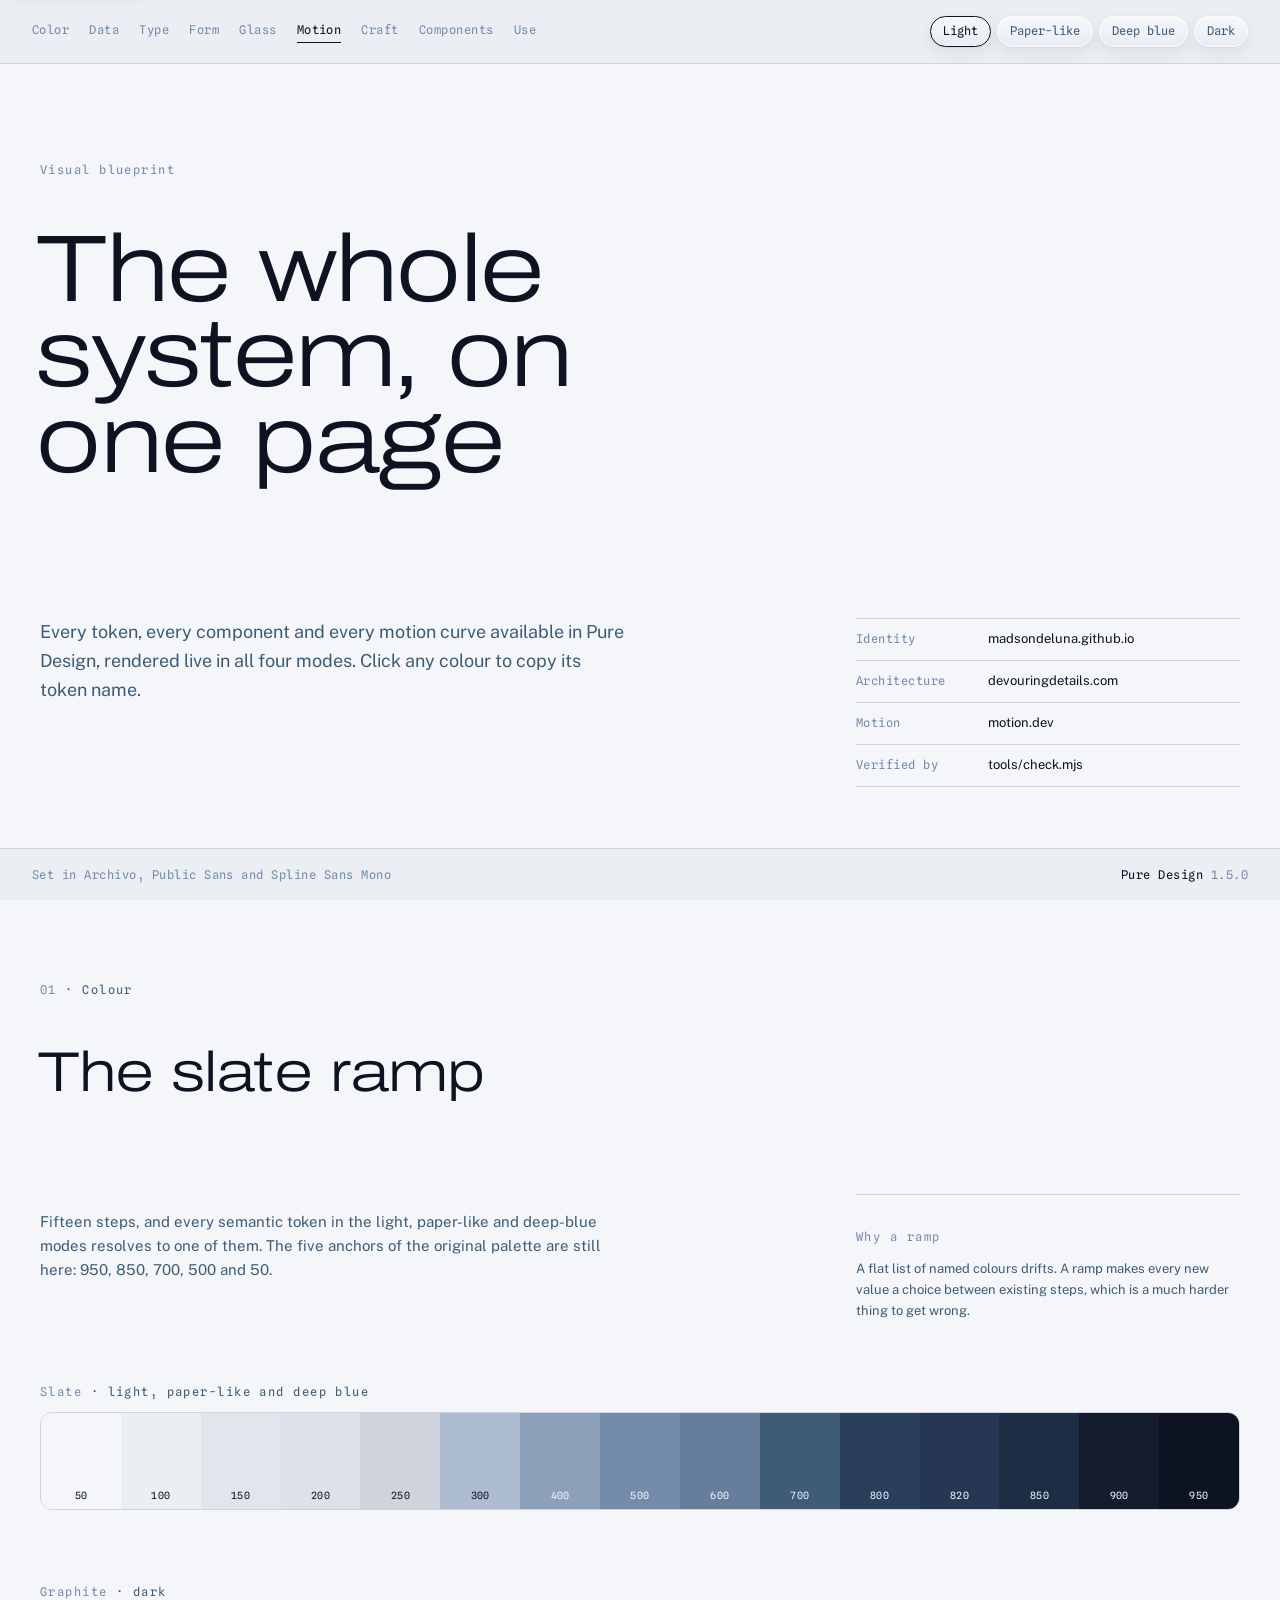
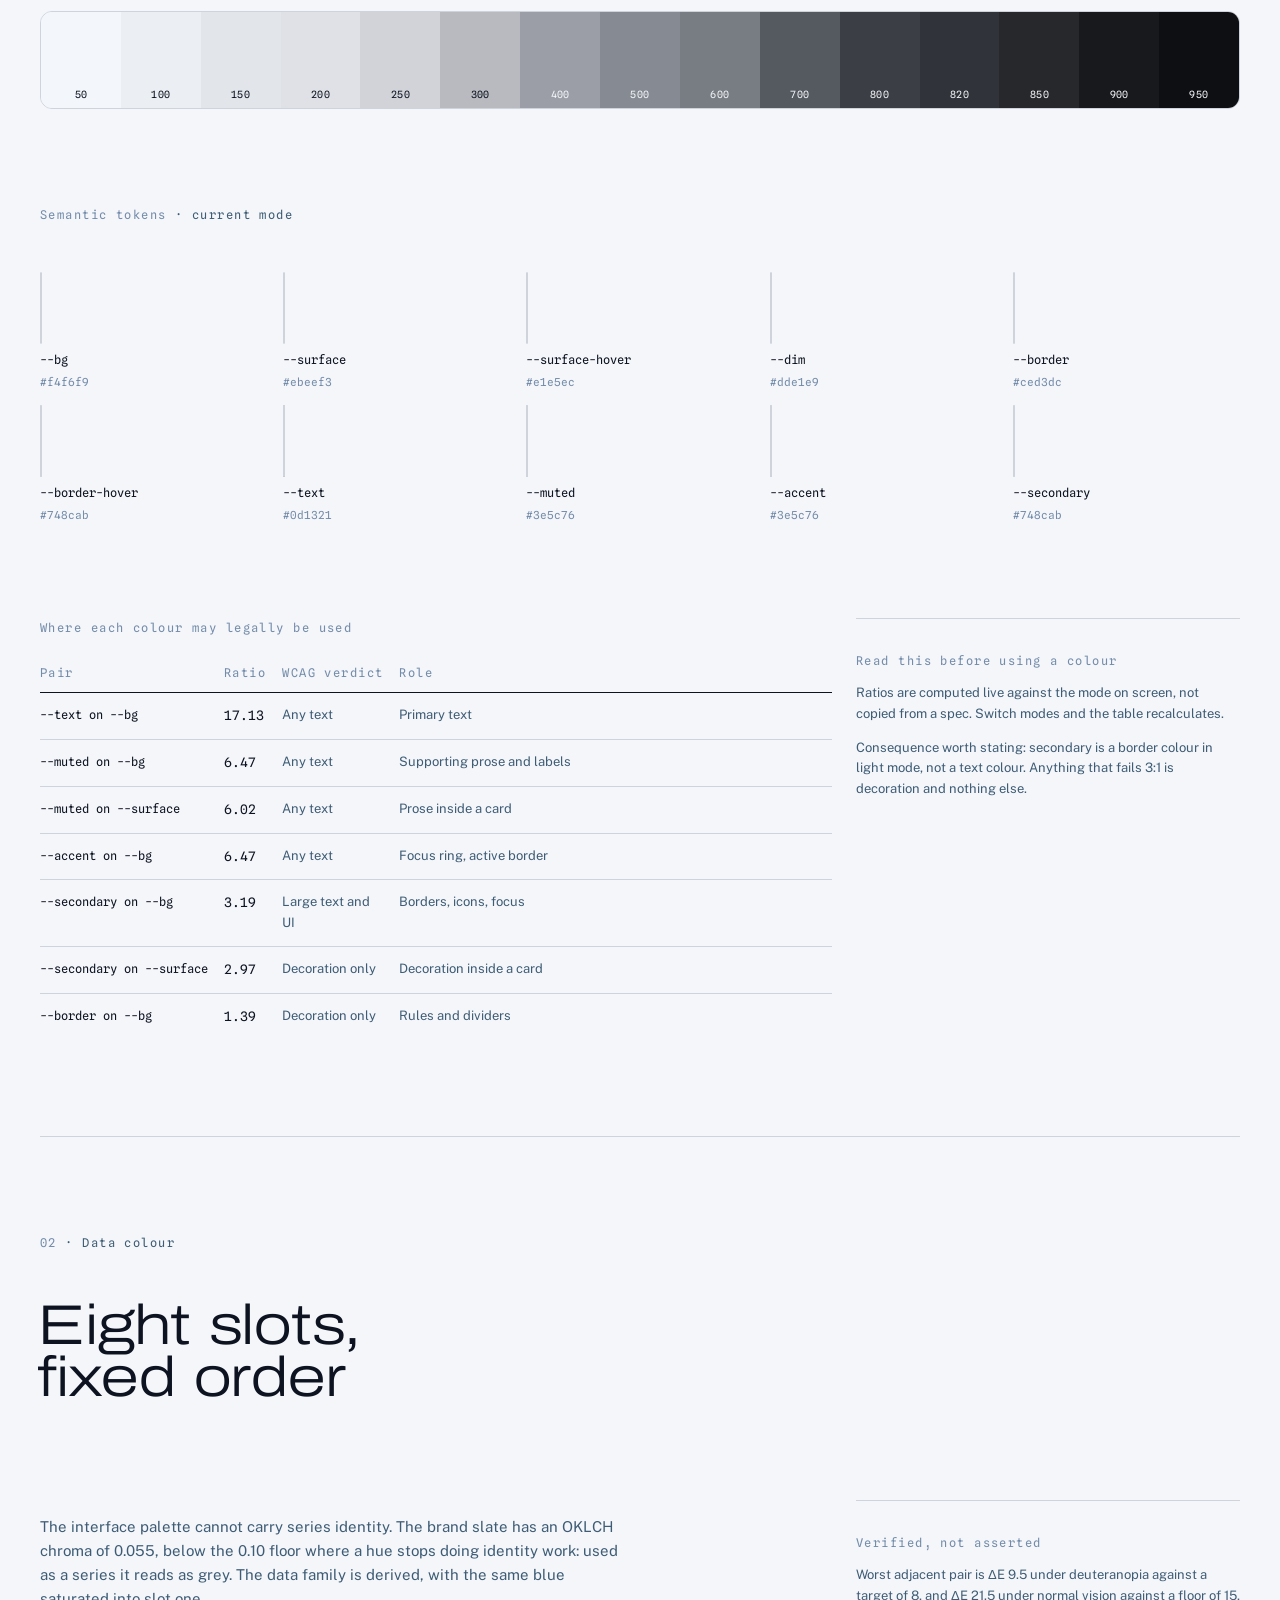
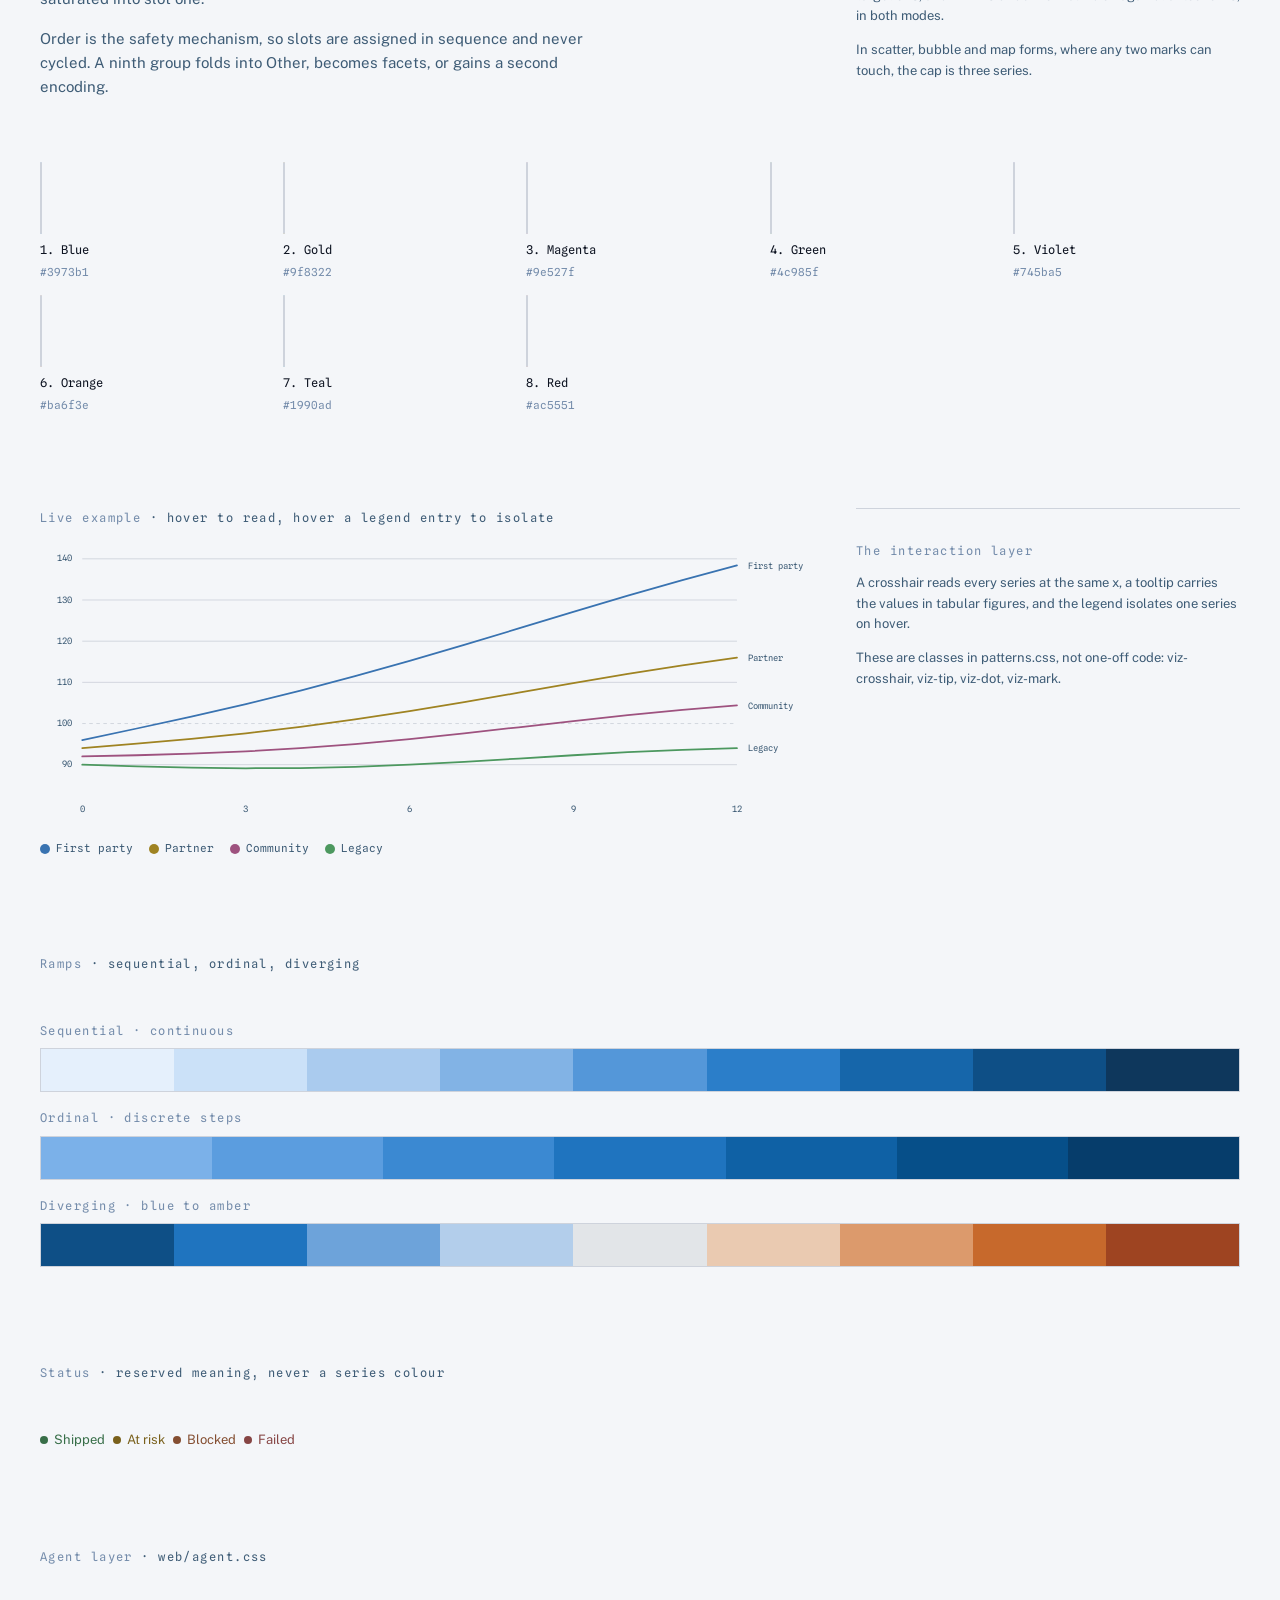
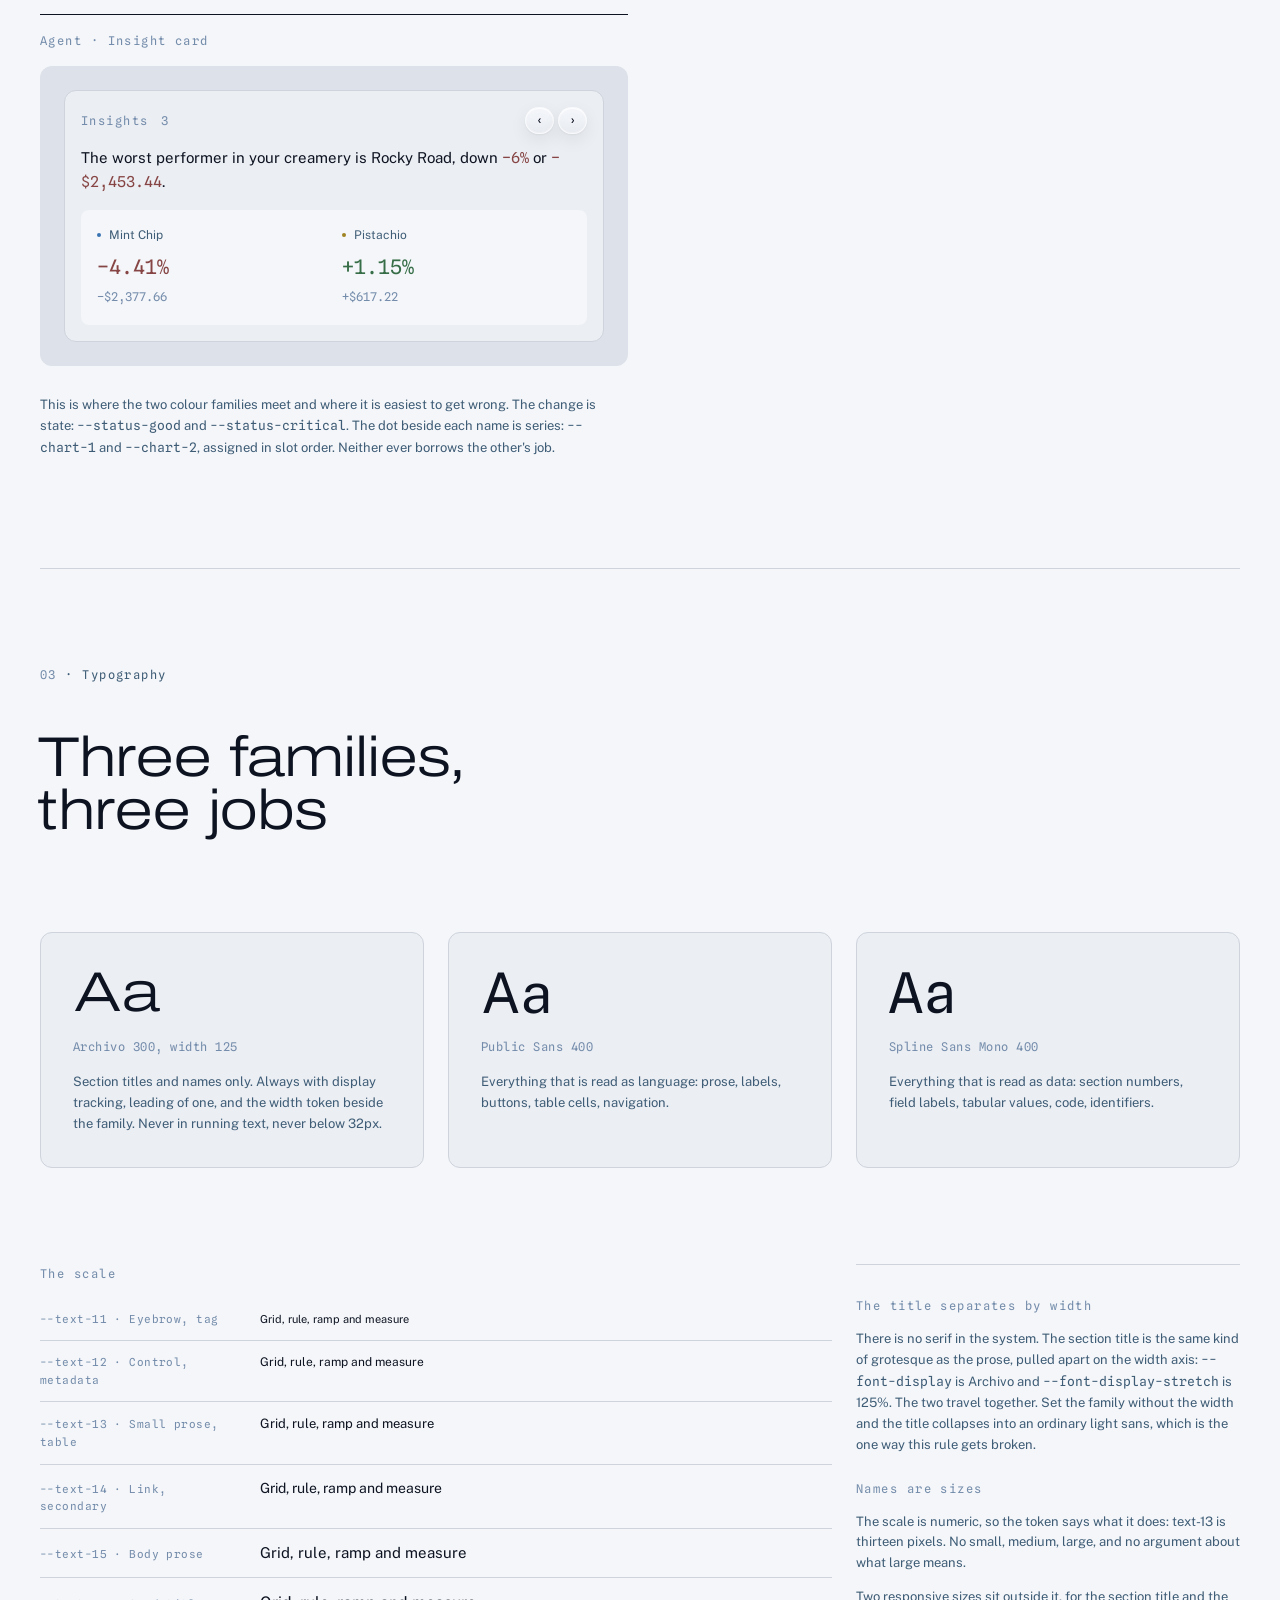
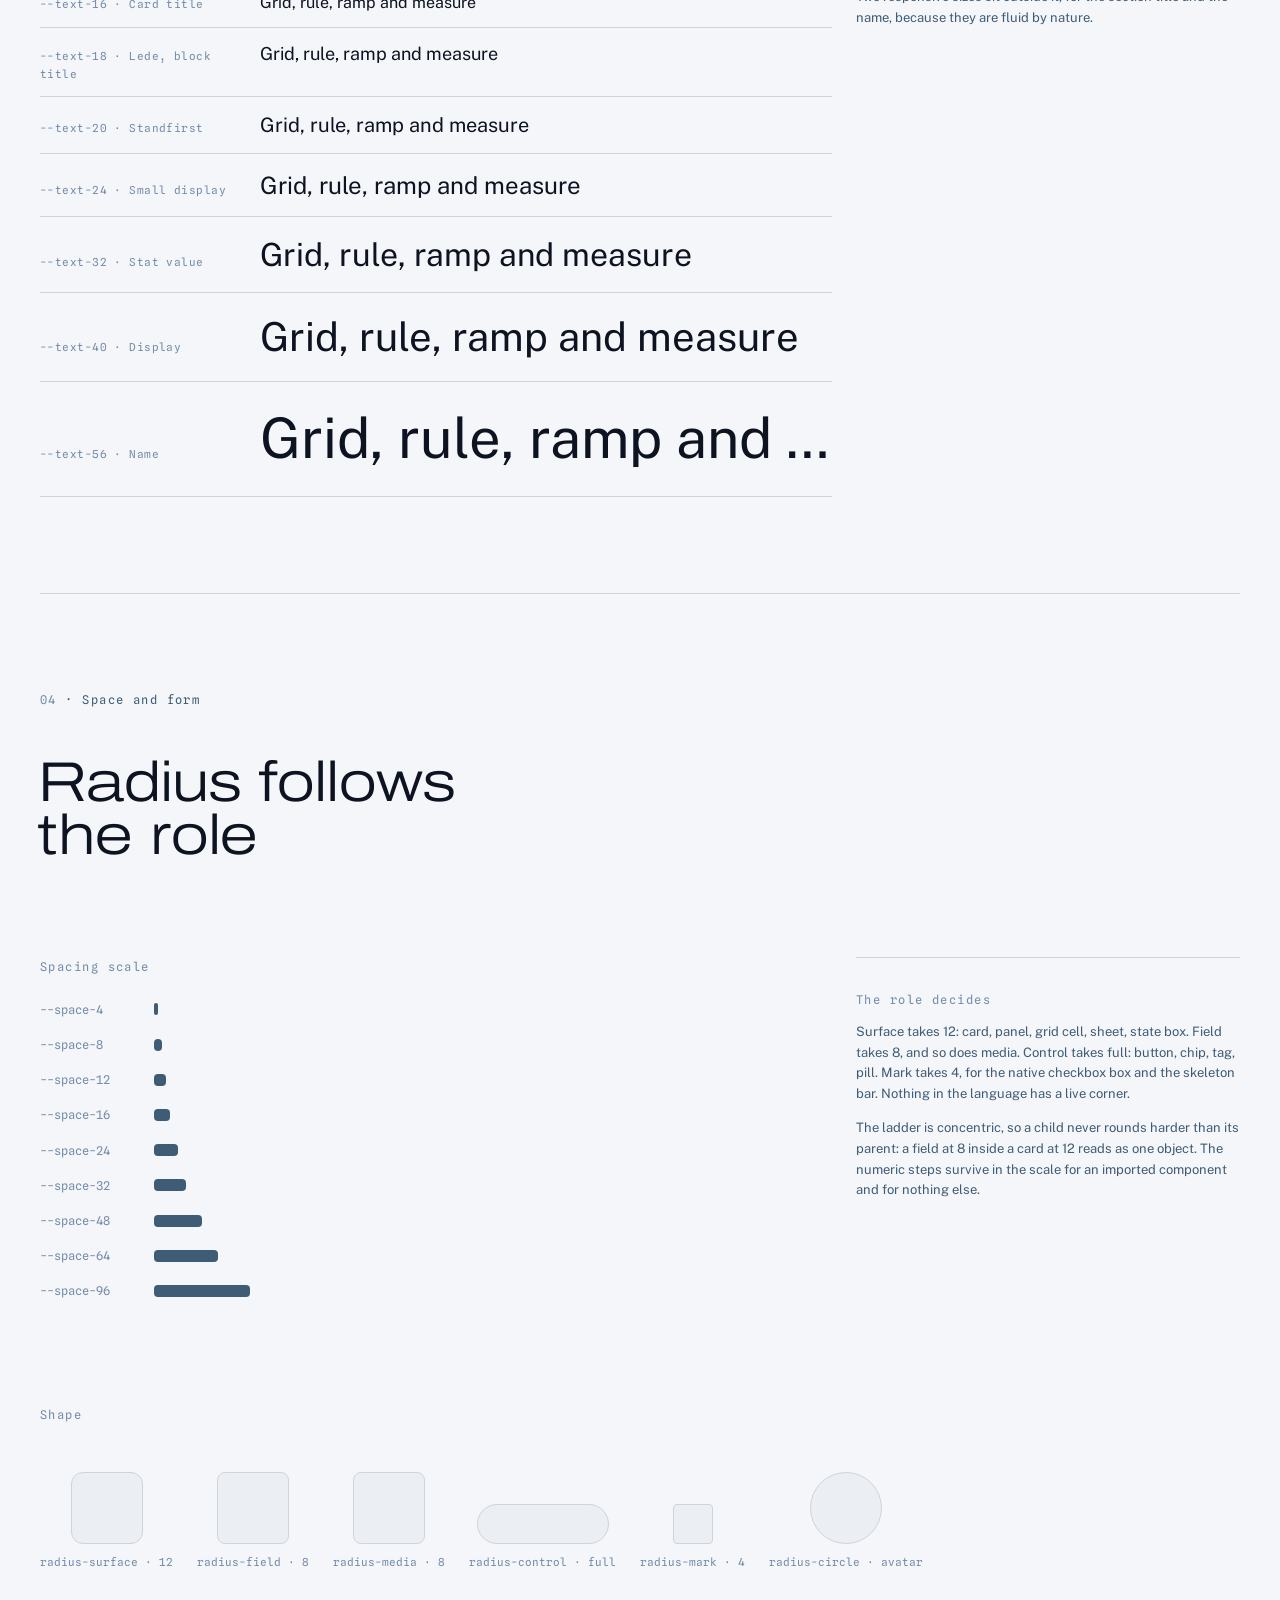
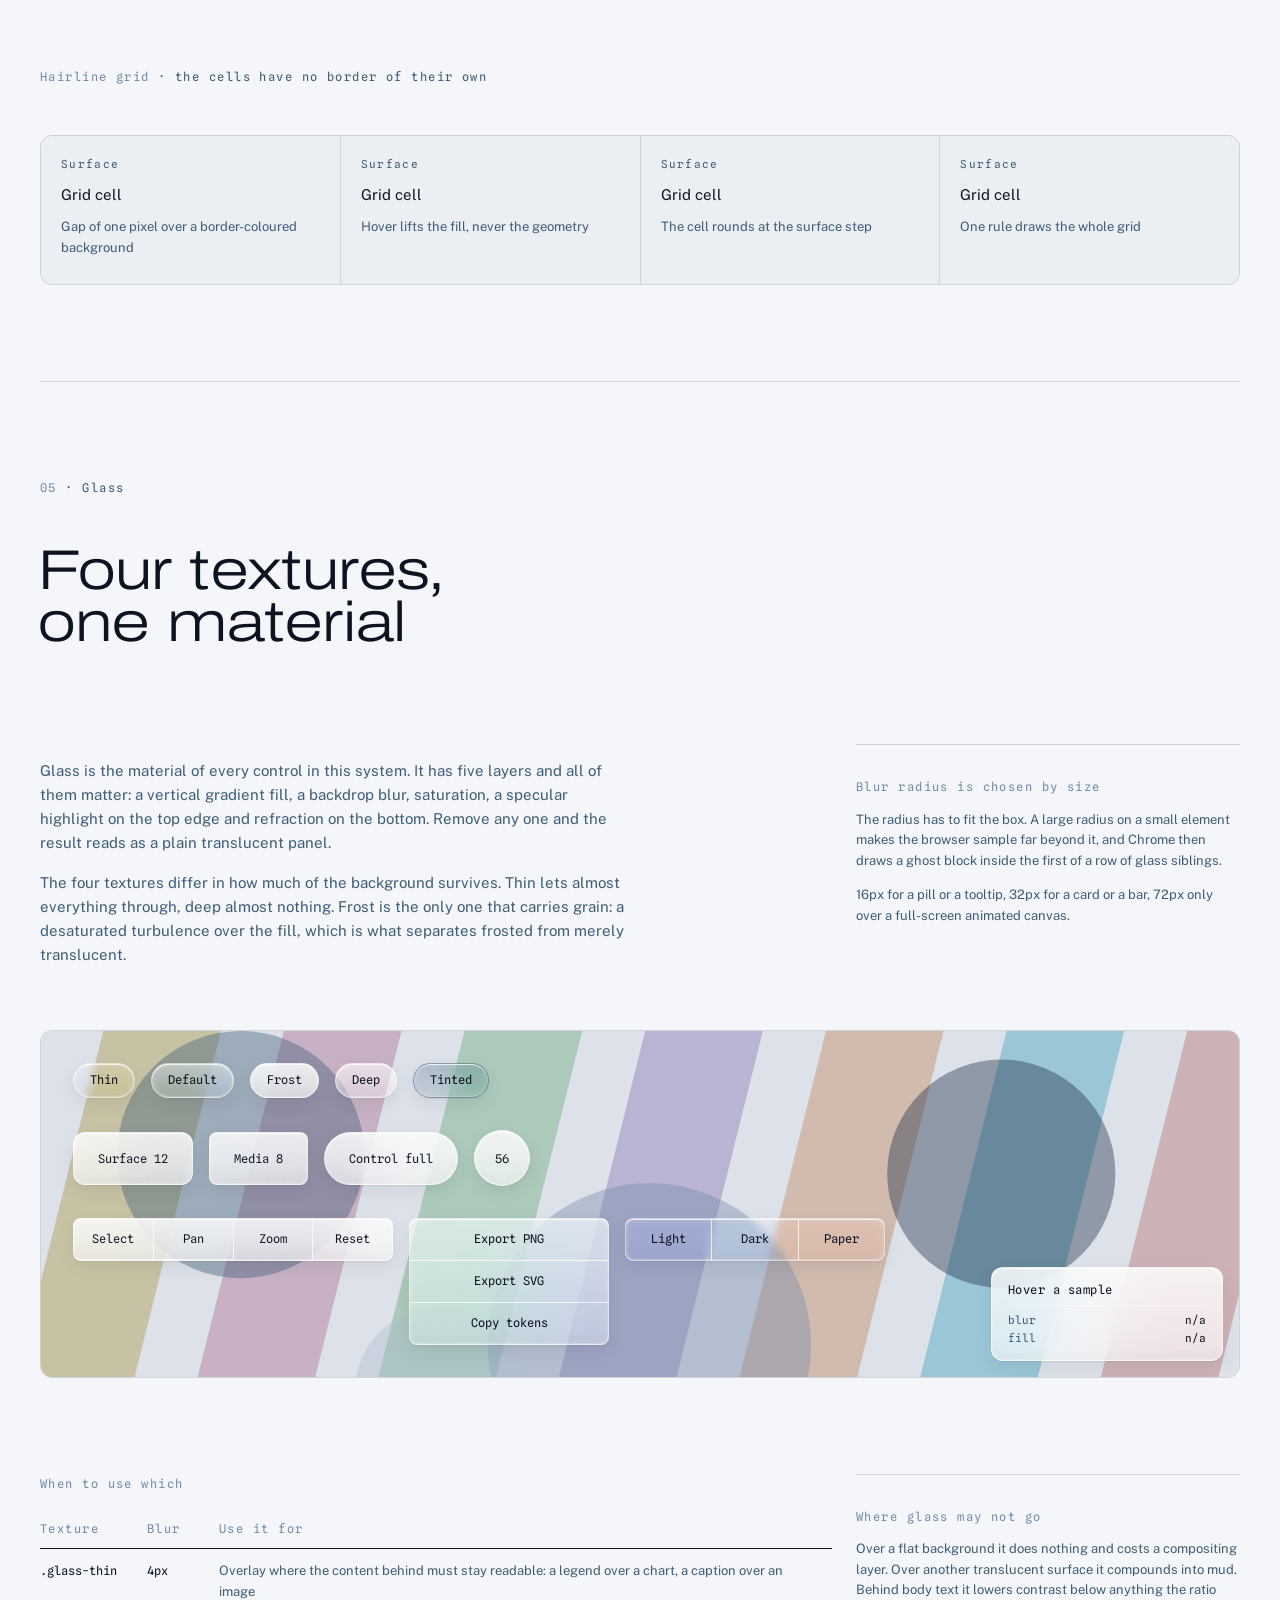
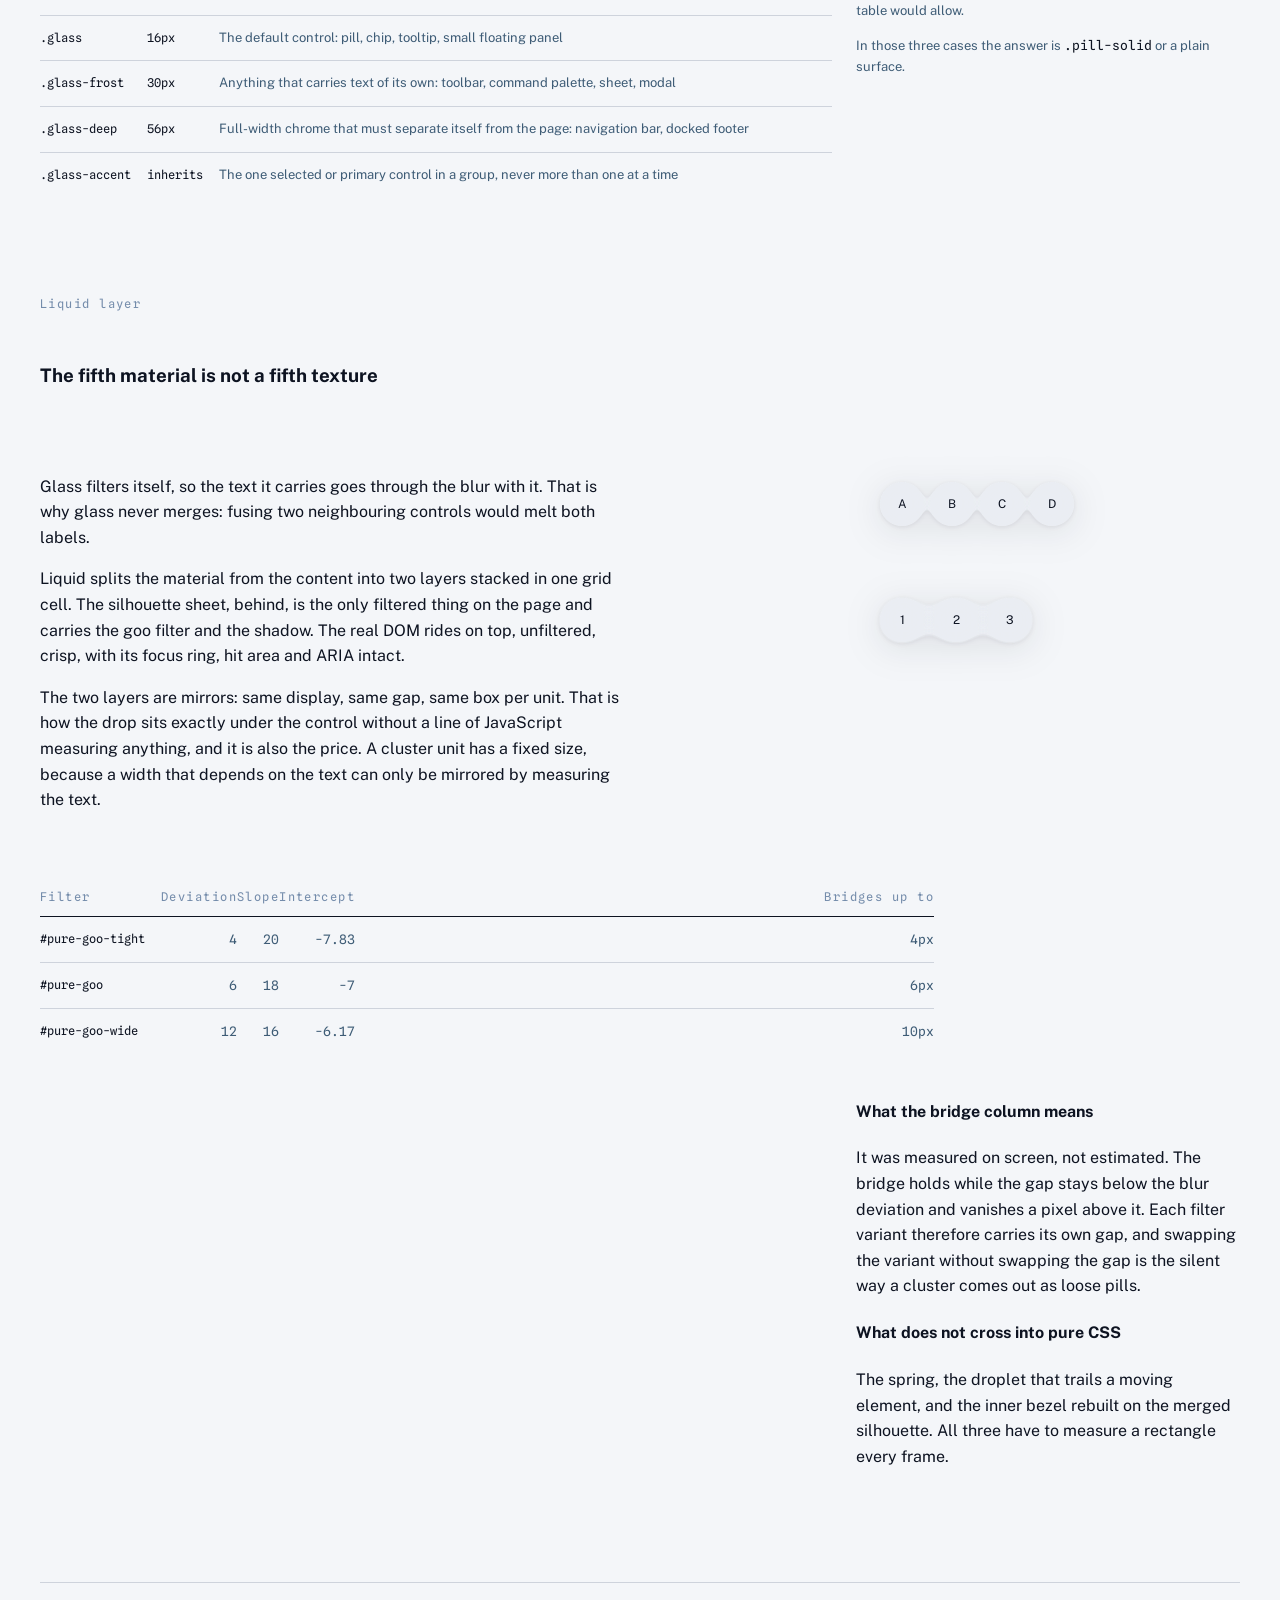
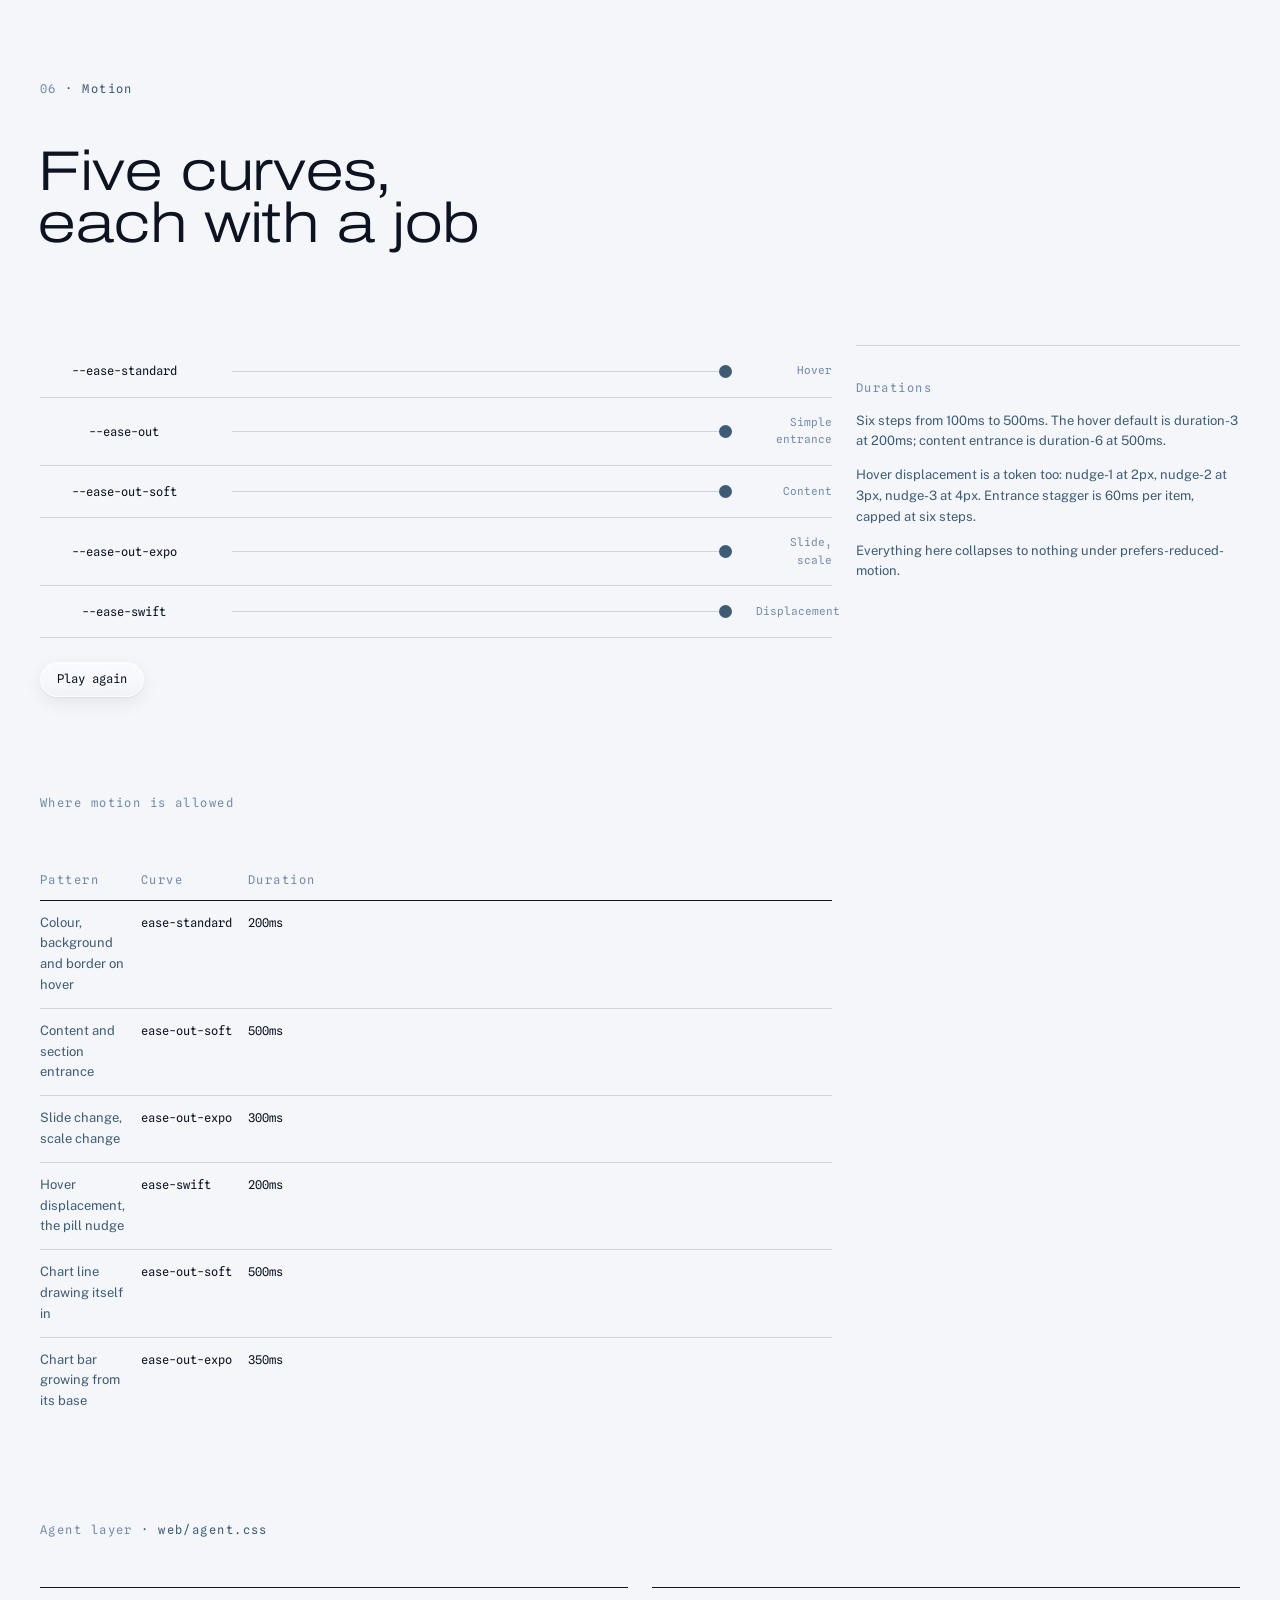
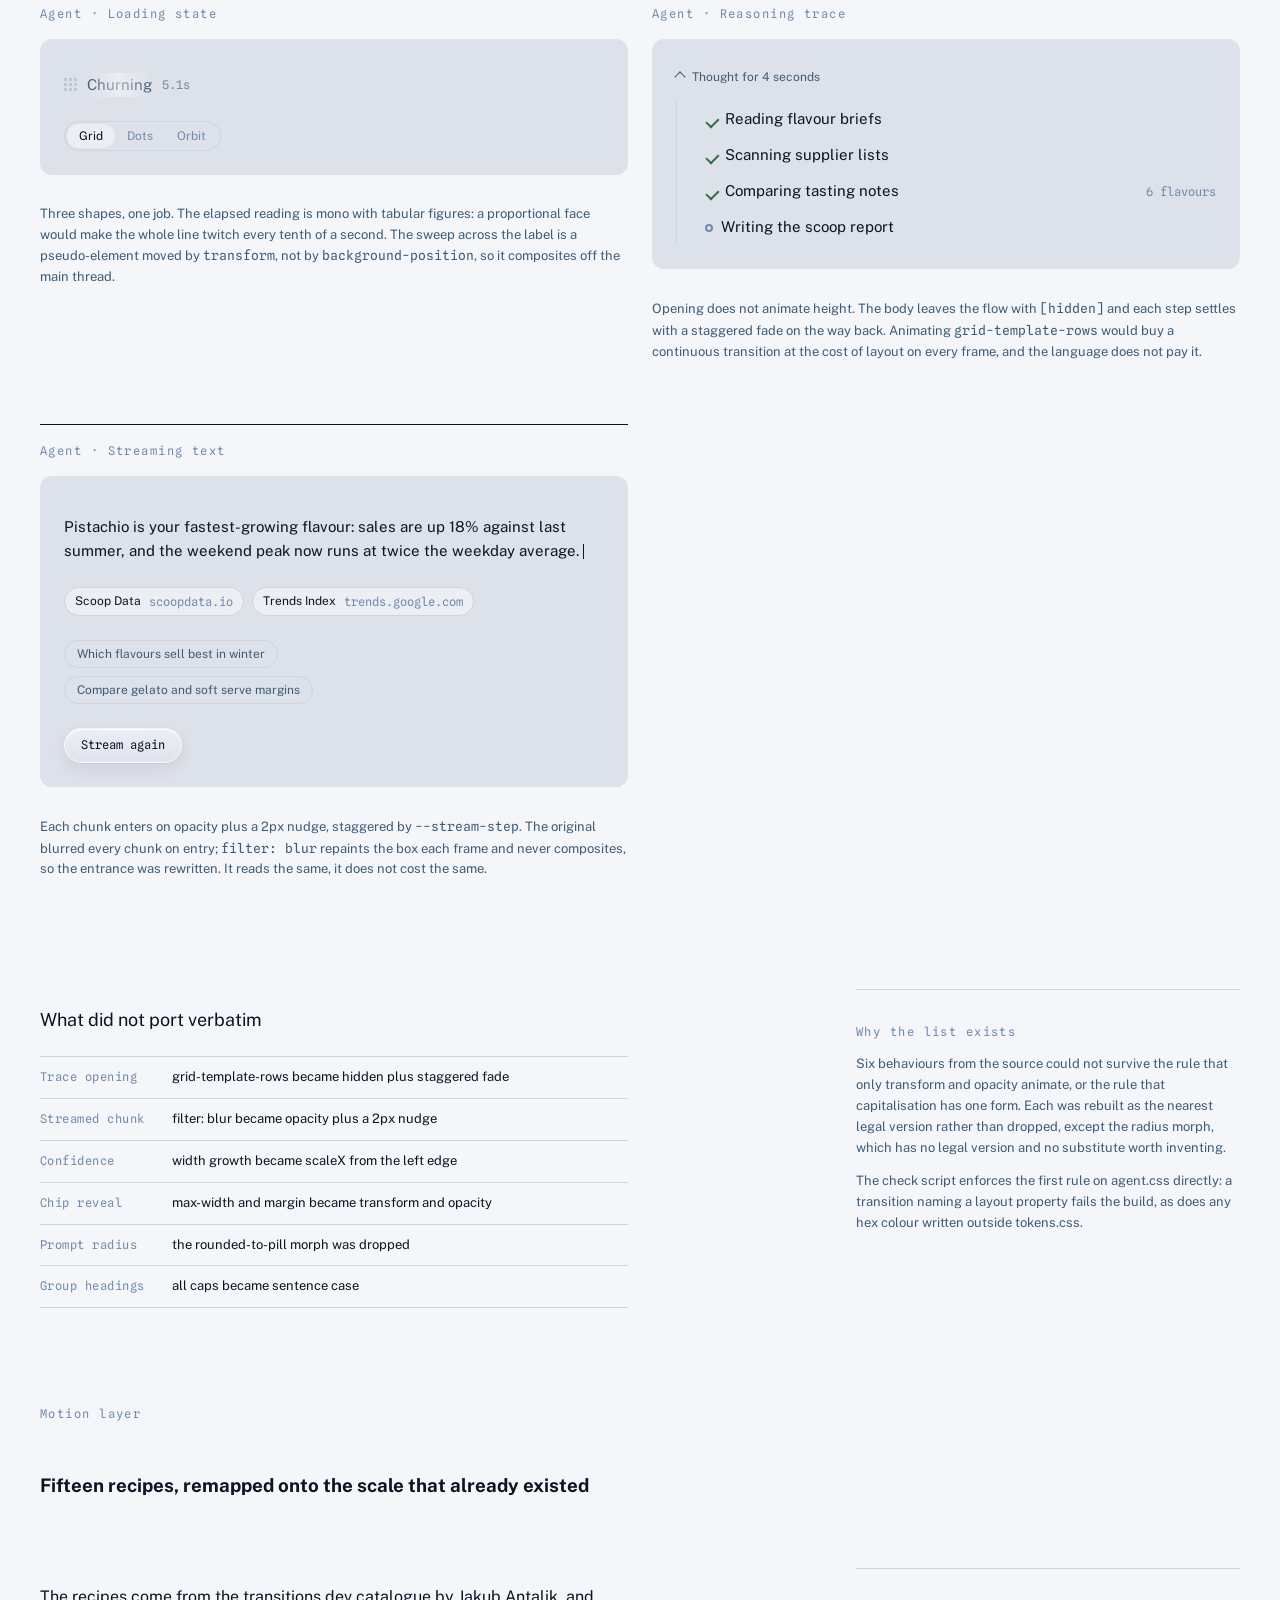
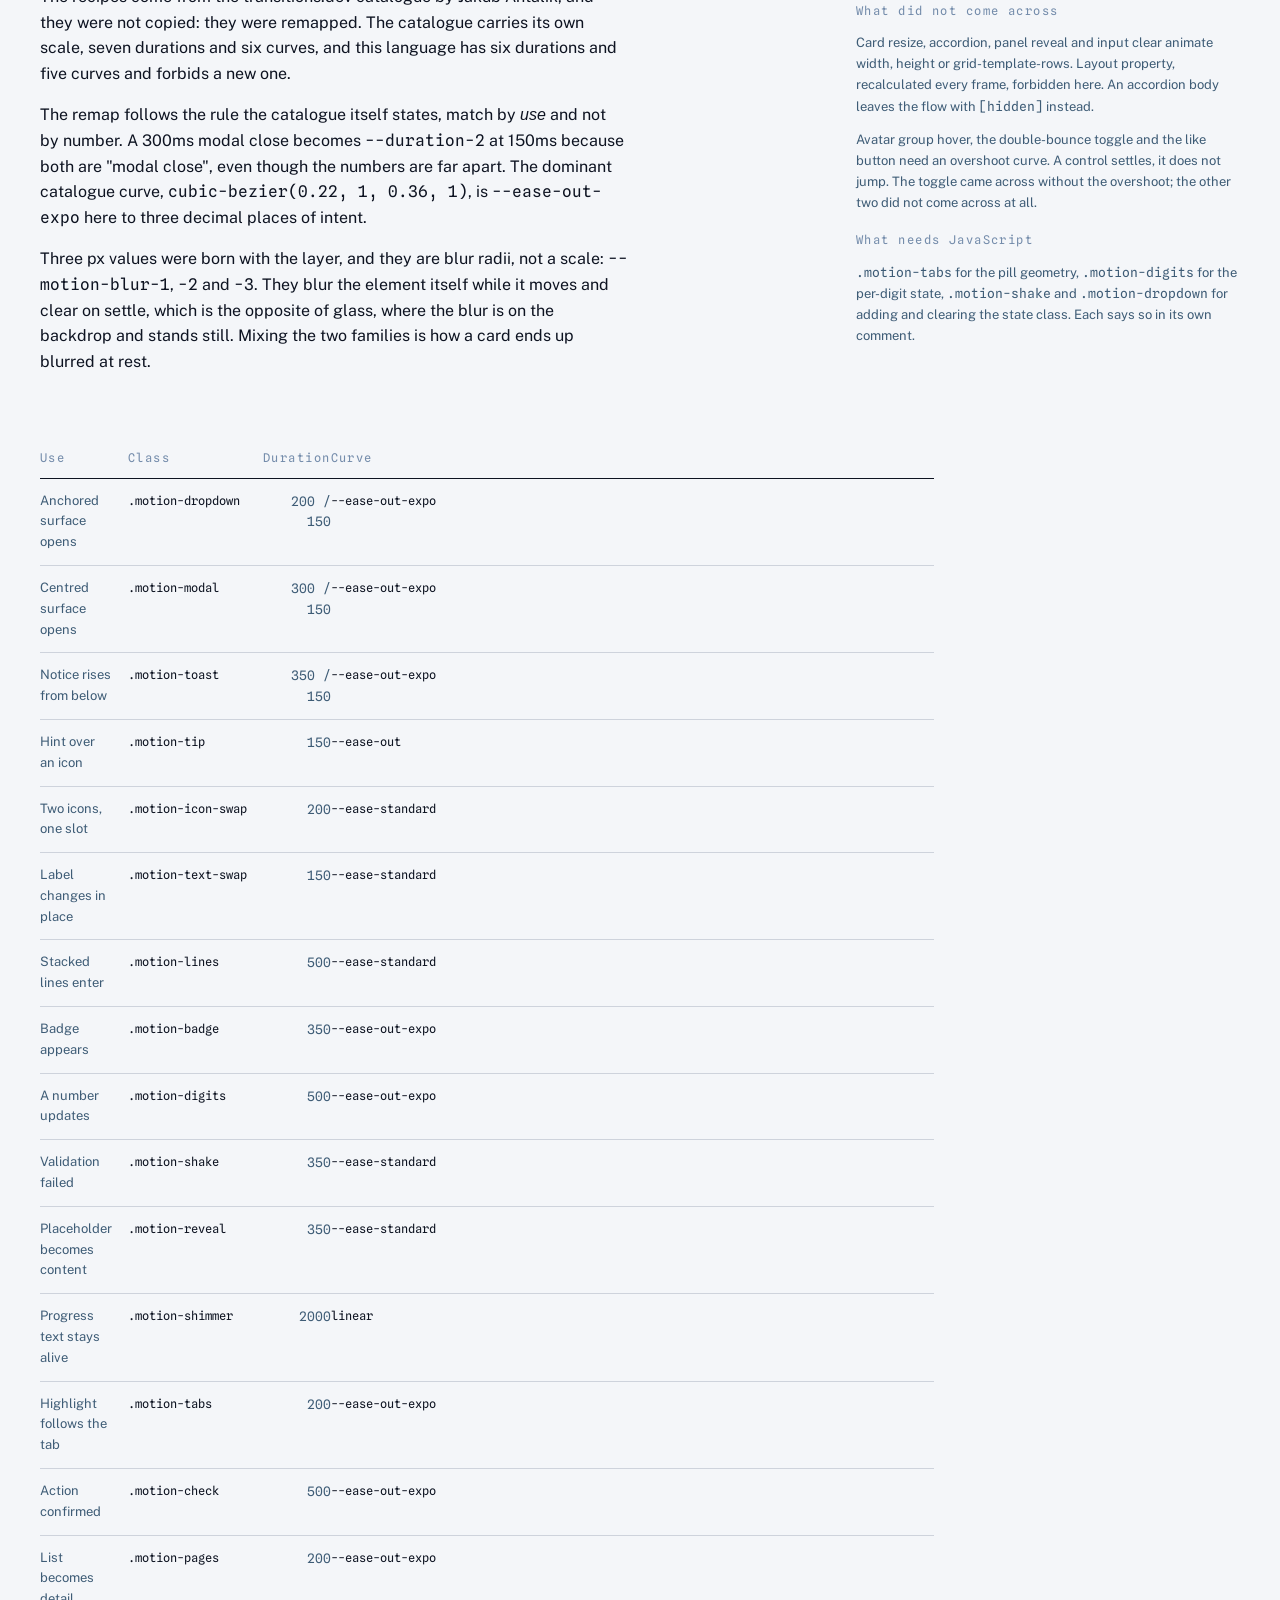
==== commit 5fabe1ae: "Measure the starter template narrow: touch floor, label wrap, muted eyebrow" ====
--- a/preview/index.html
+++ b/preview/index.html
@@ -979,7 +979,7 @@
         <span class="k">Agent · Loading state</span>
         <div class="agent-stage">
           <div><span class="loader" role="status" aria-live="polite">
-            <span class="loader-shape" id="load-shape" aria-hidden="true"></span>
+            <span id="load-shape" aria-hidden="true"></span>
             <span class="loader-label" id="load-label">Churning</span>
             <span class="loader-time num" id="load-time">0.0s</span>
           </span></div>
--- a/web/patterns.css
+++ b/web/patterns.css
@@ -414,6 +414,17 @@
 .stage-readout .row { display: flex; gap: var(--space-12); }
 .stage-readout .row span:last-child { margin-left: auto; color: var(--text); }
 
+/* O svg que guarda os filtros nao e conteudo. Os atributos width="0" e
+   height="0" no template dao conta na maioria dos casos, mas um reset
+   que declare `svg { width: 100% }` os atropela e a pagina ganha uma
+   faixa vazia no topo sem que nada acuse. A regra fecha isso. */
+.pure-defs {
+  position: absolute;
+  width: 0;
+  height: 0;
+  overflow: hidden;
+}
+
 /* ---------- liquido ----------
 
    O vidro filtra a si mesmo, e o texto que ele carrega atravessa o
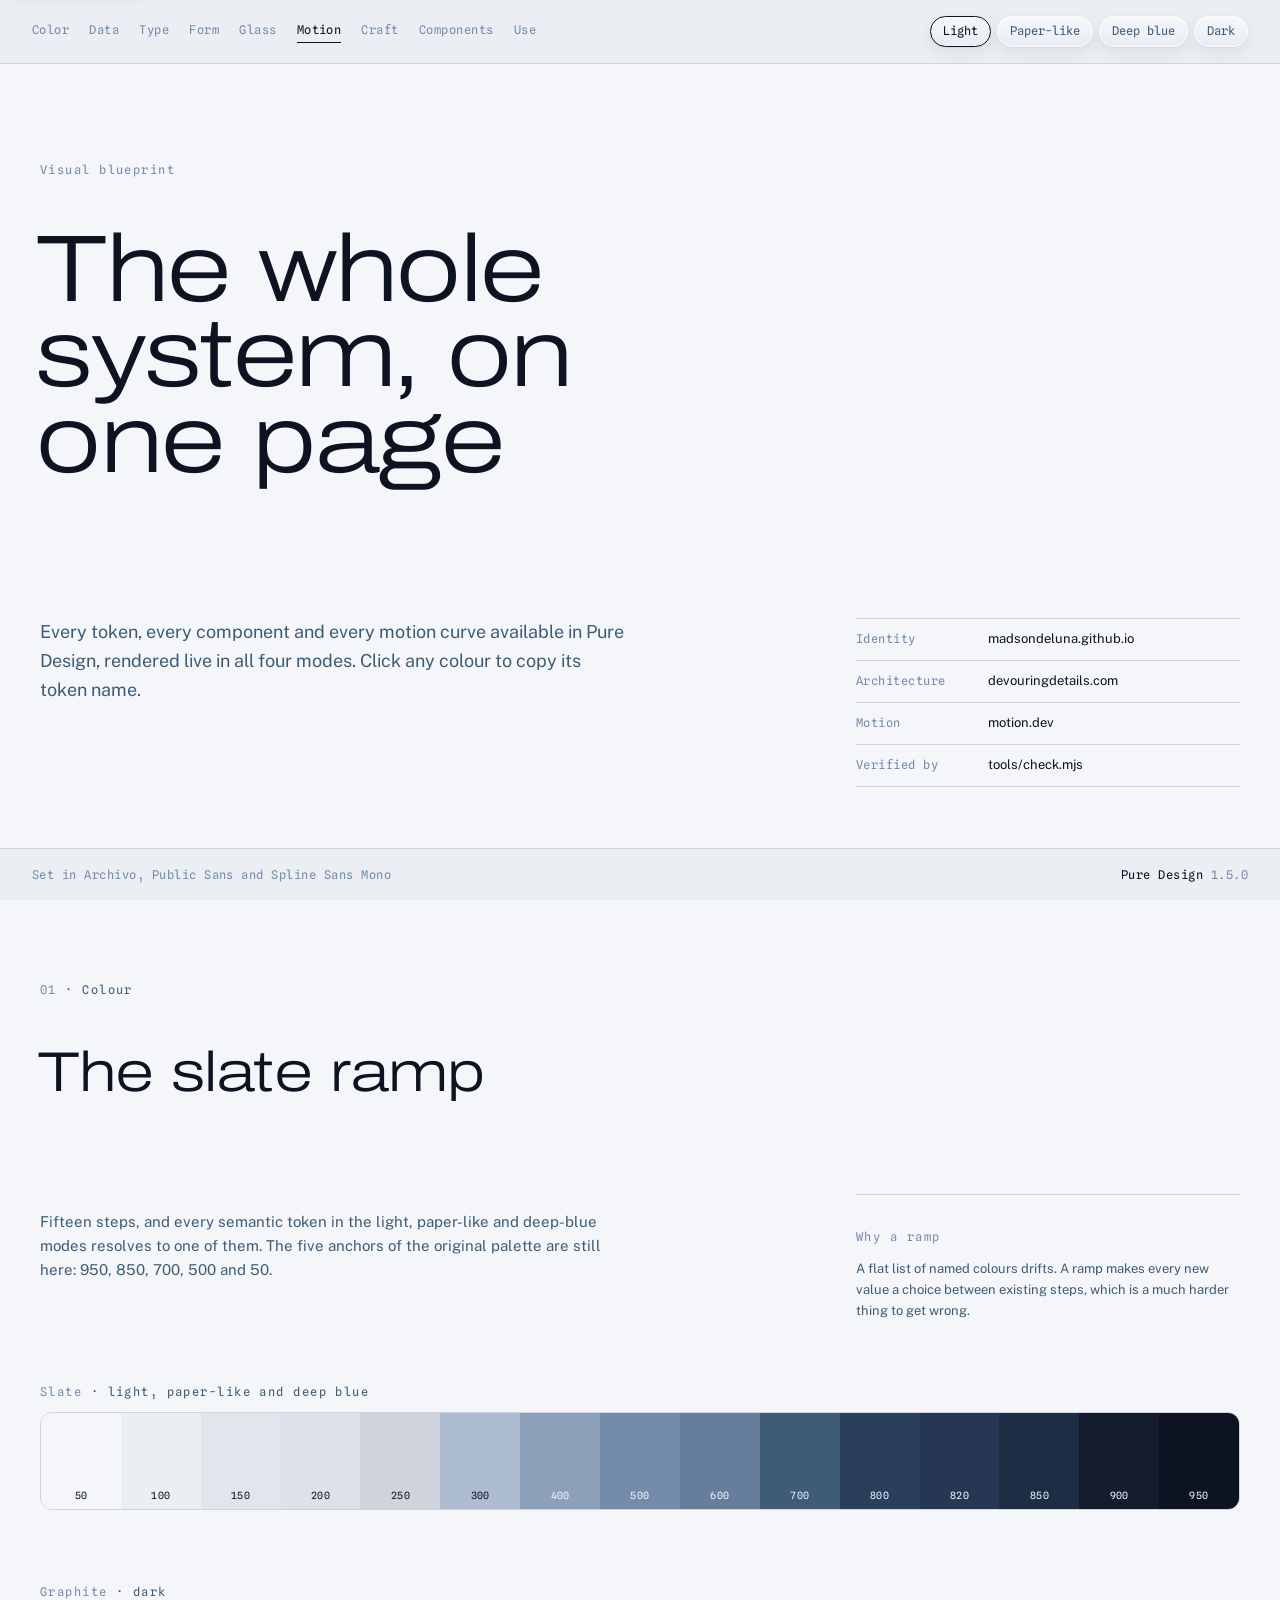
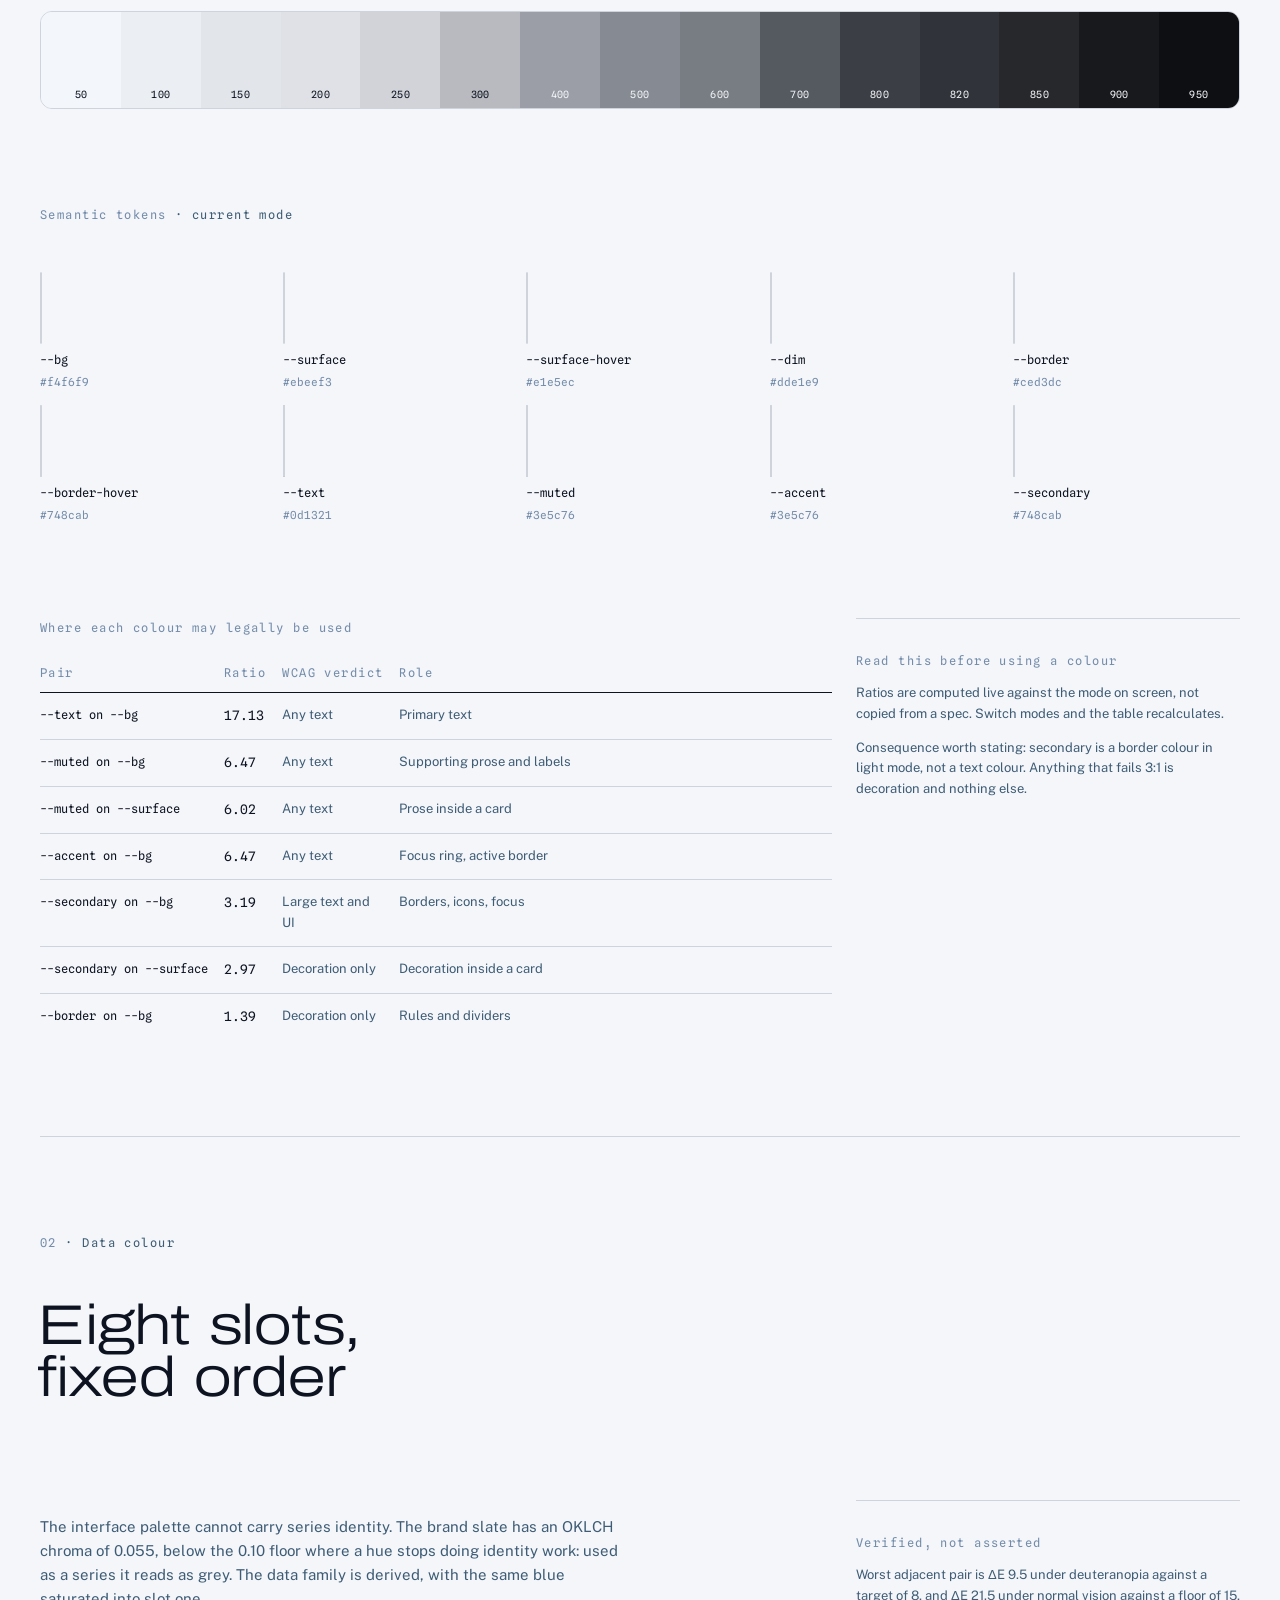
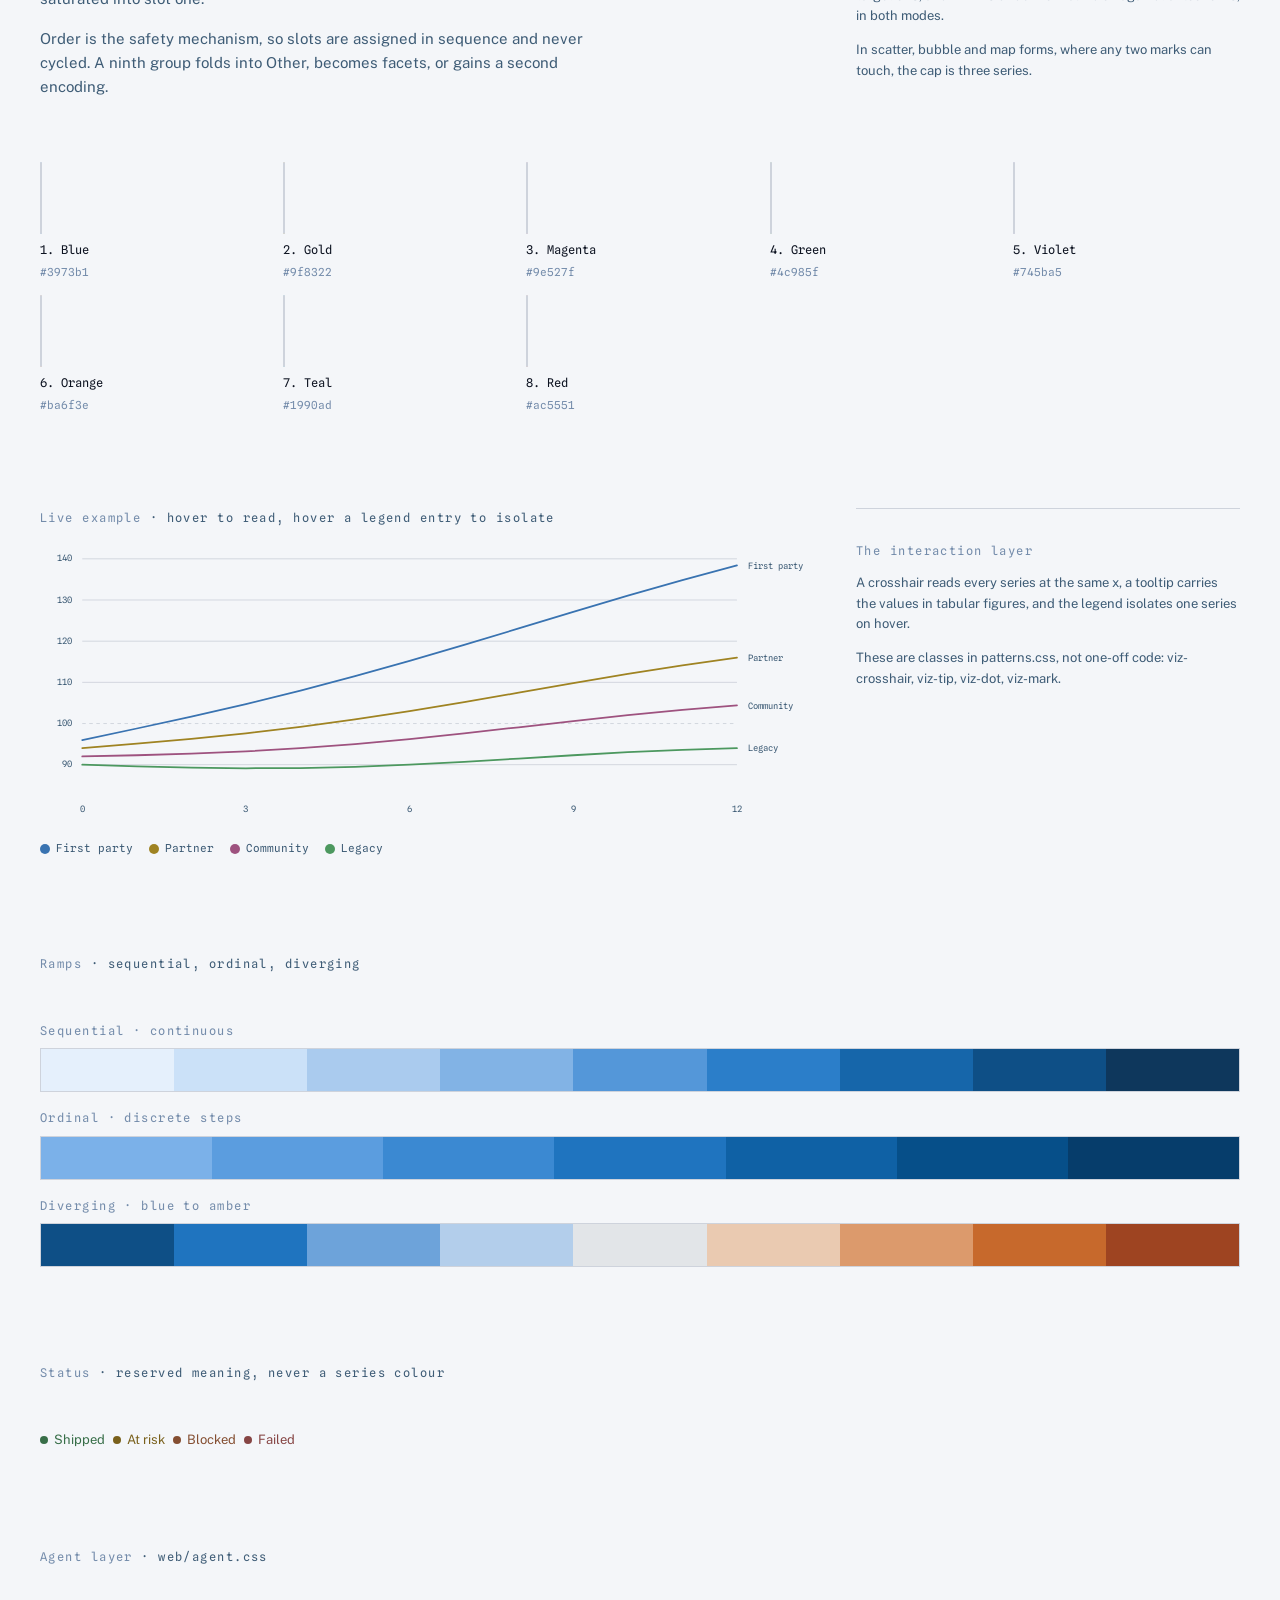
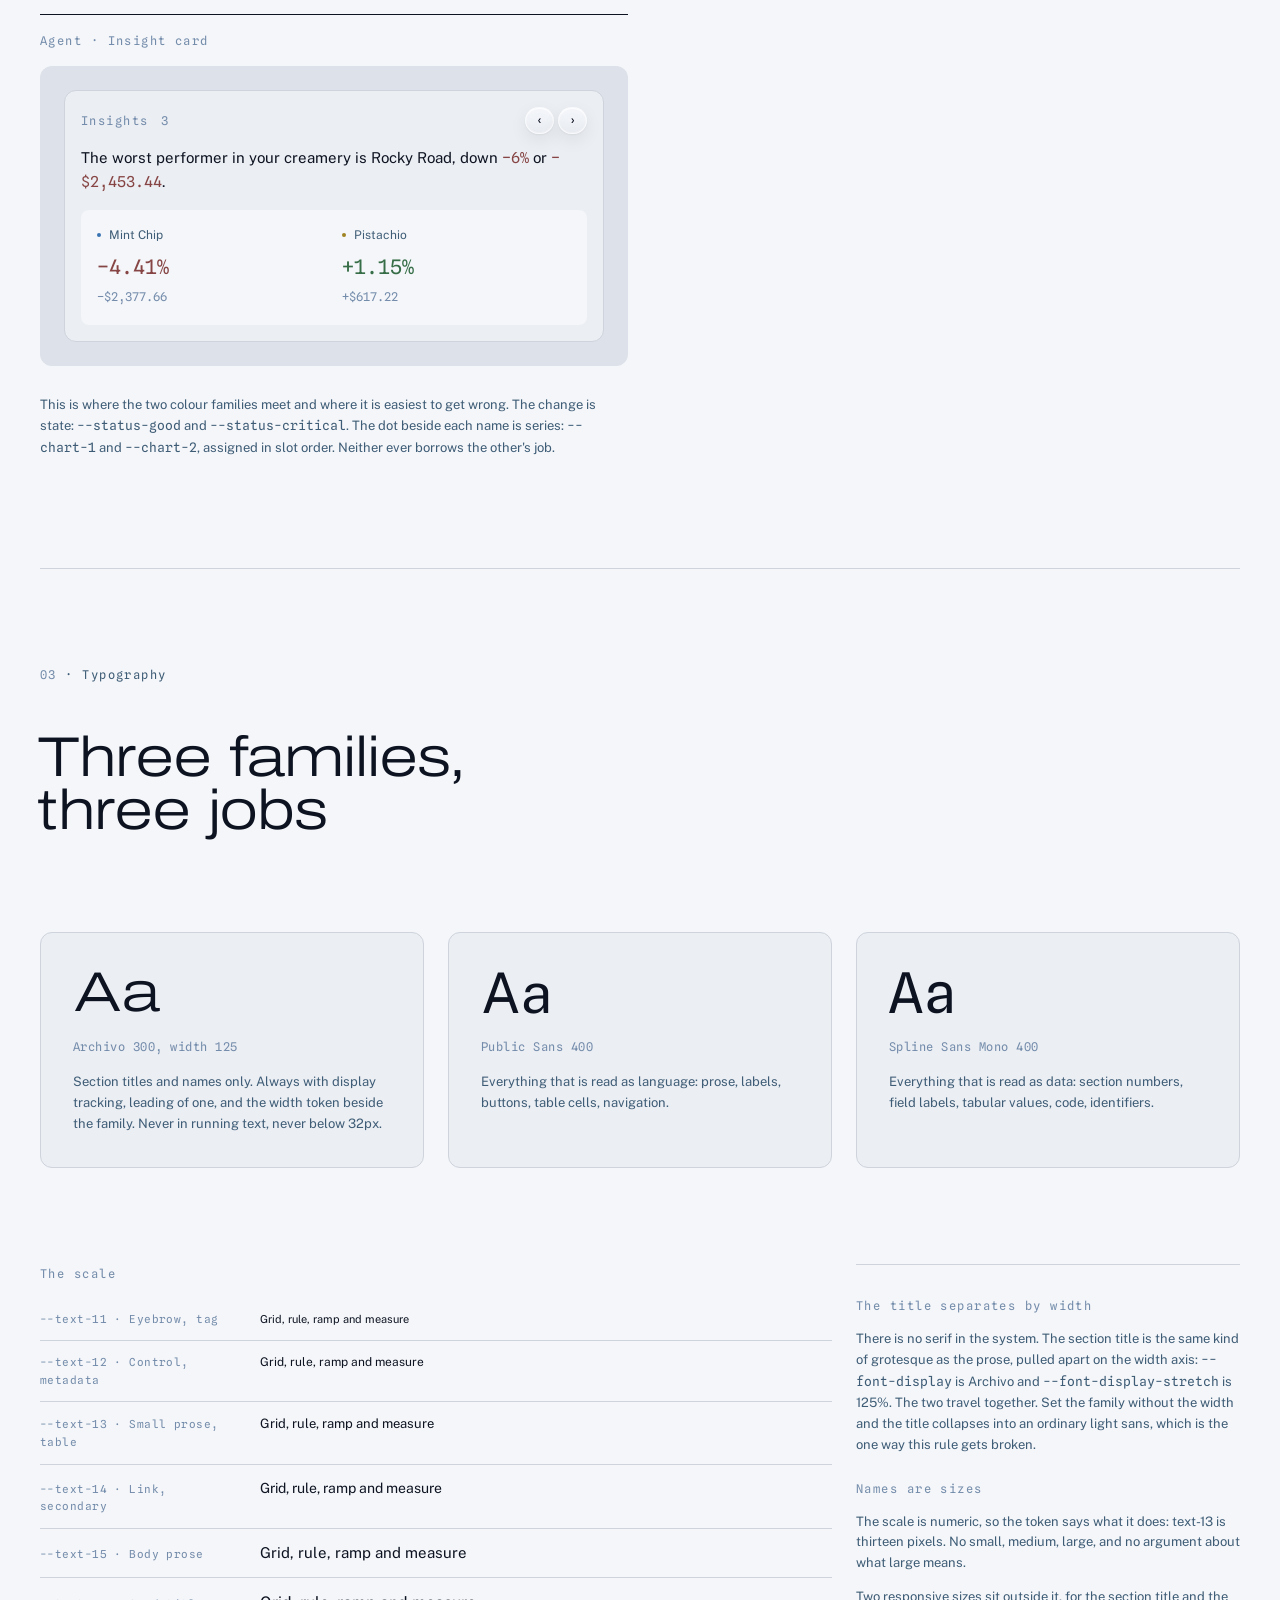
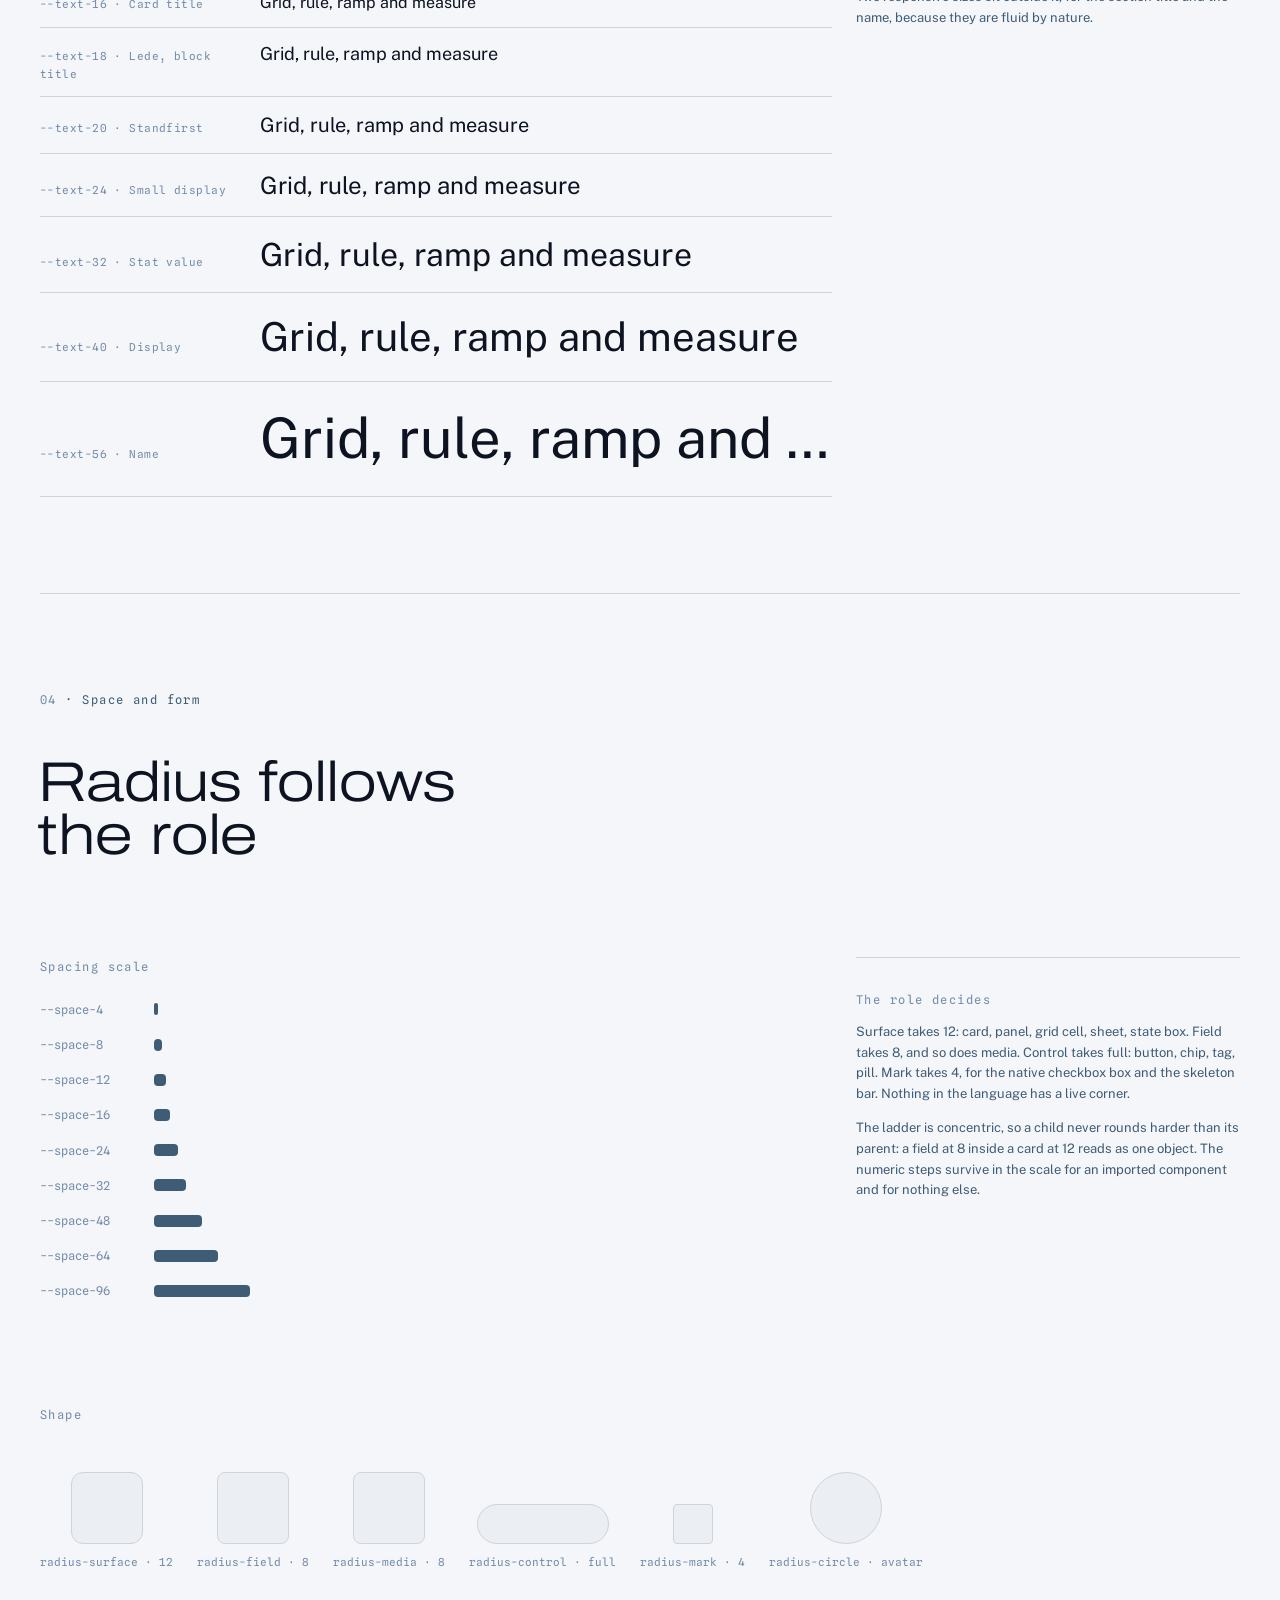
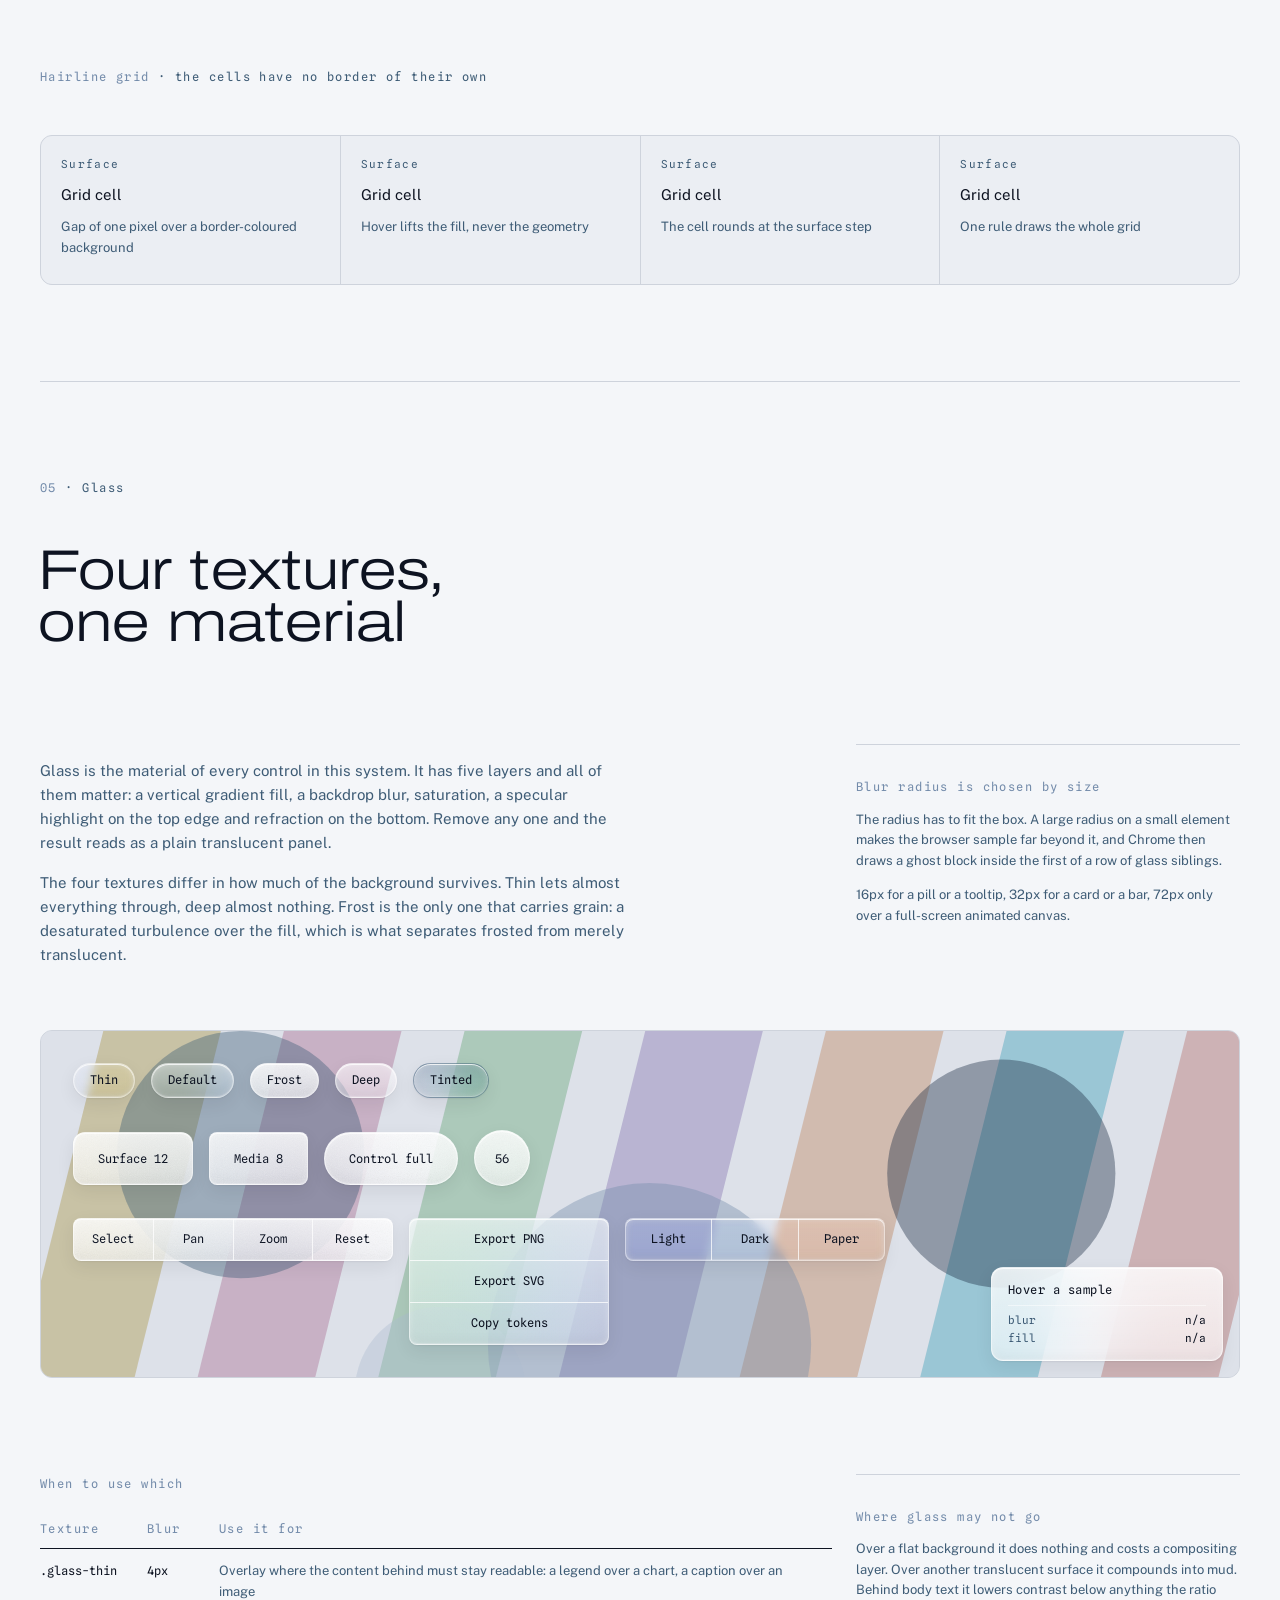
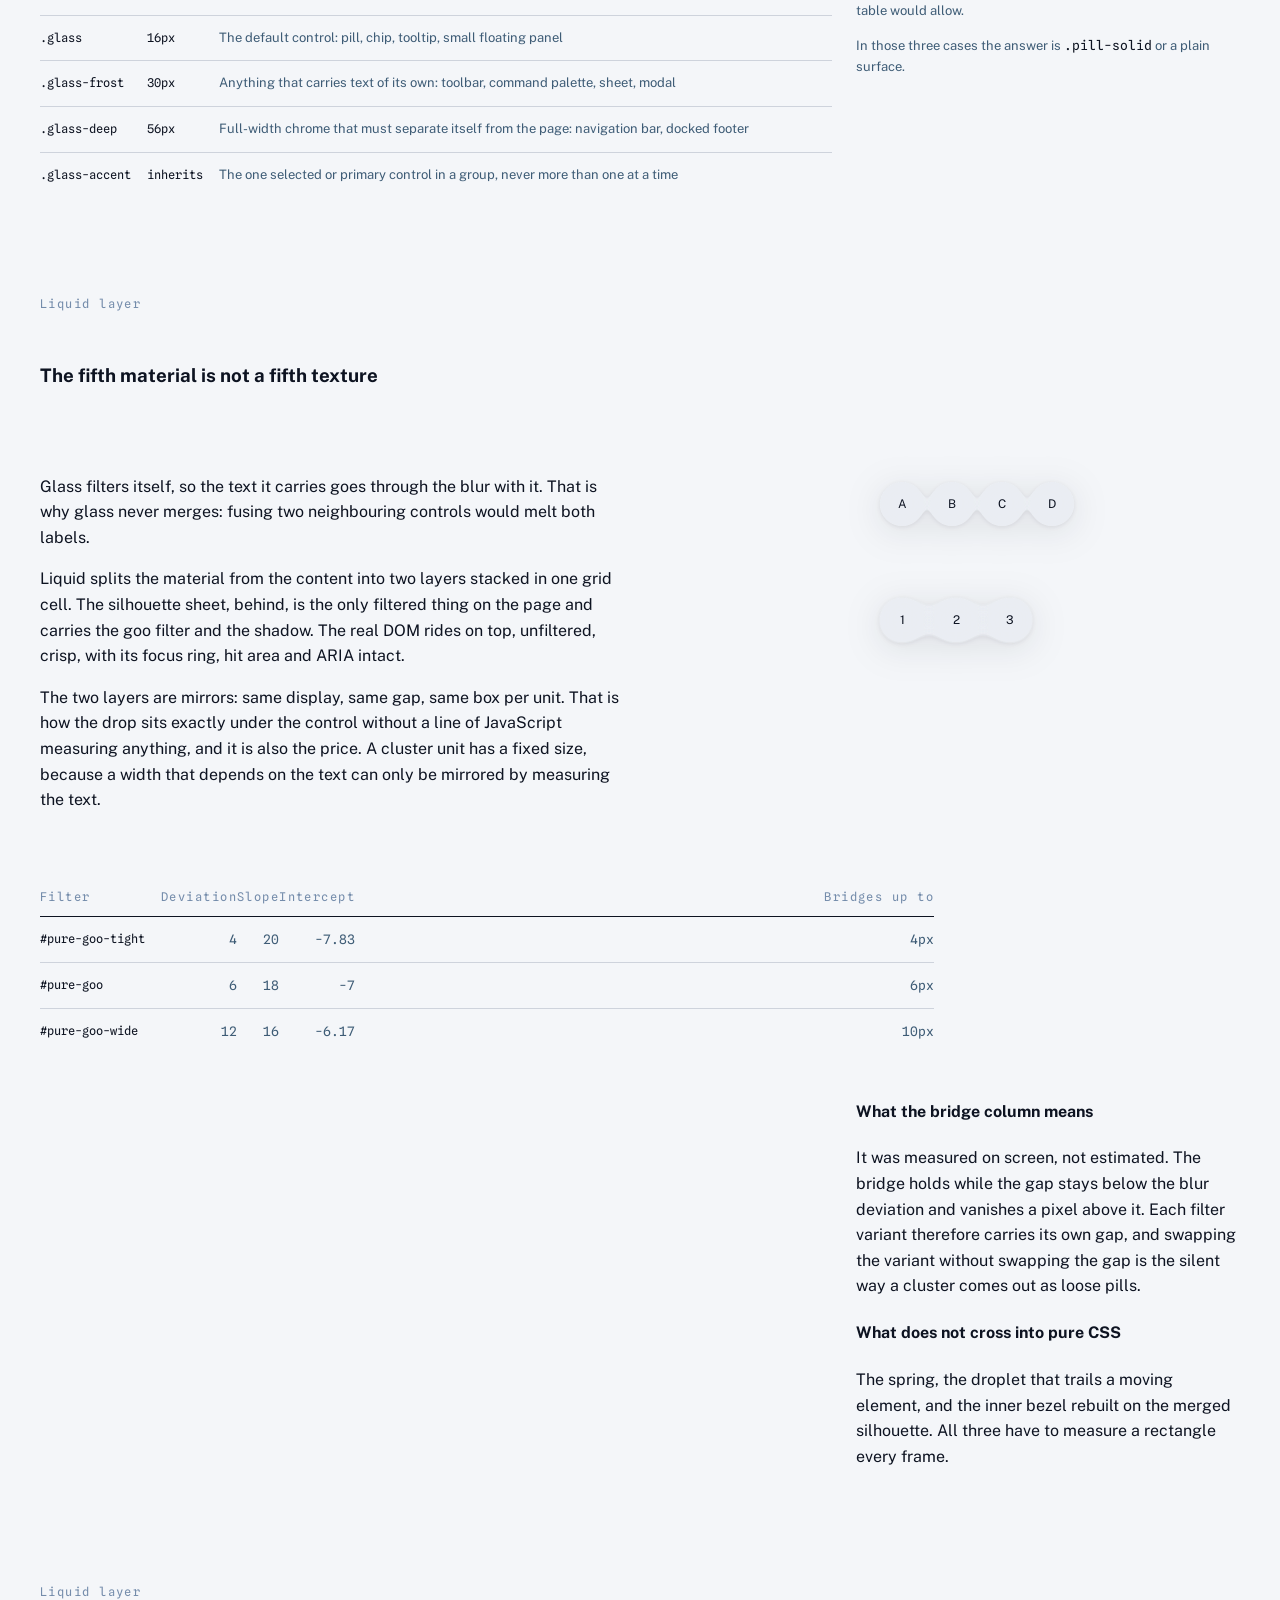
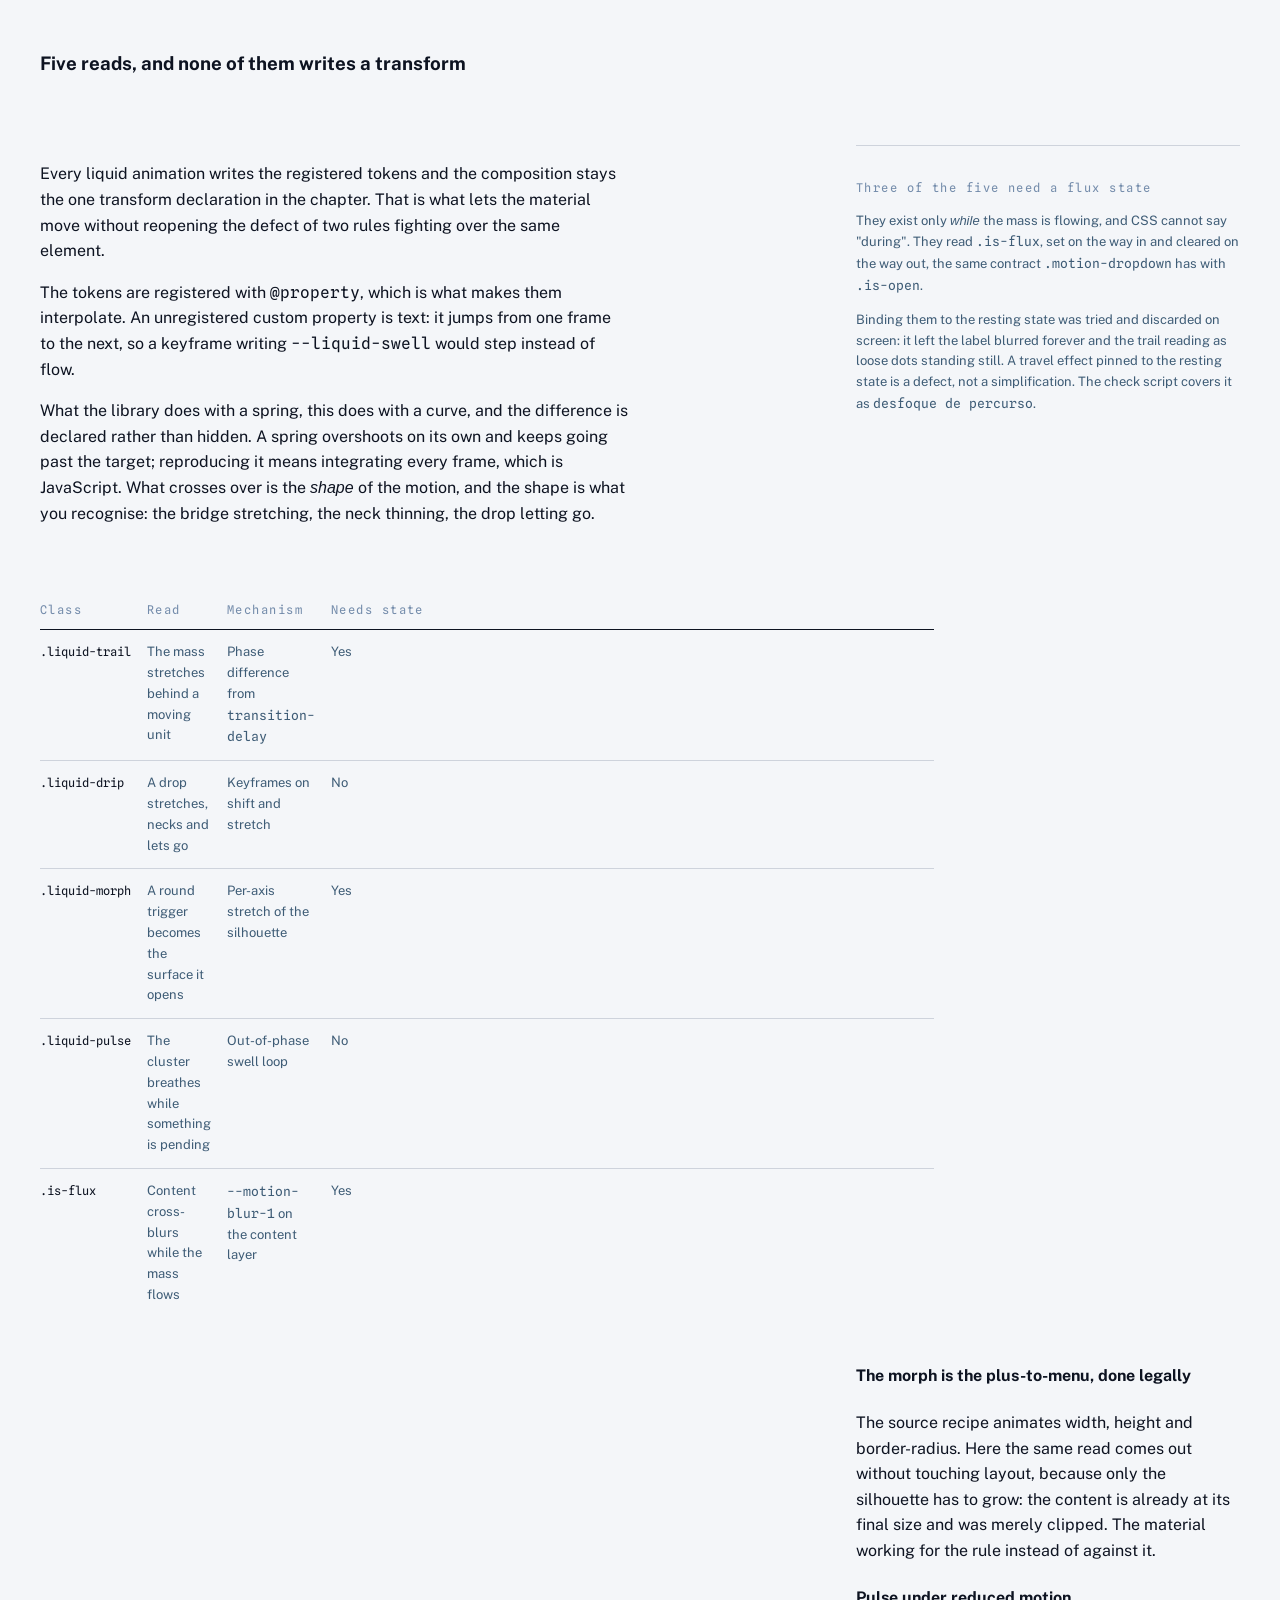
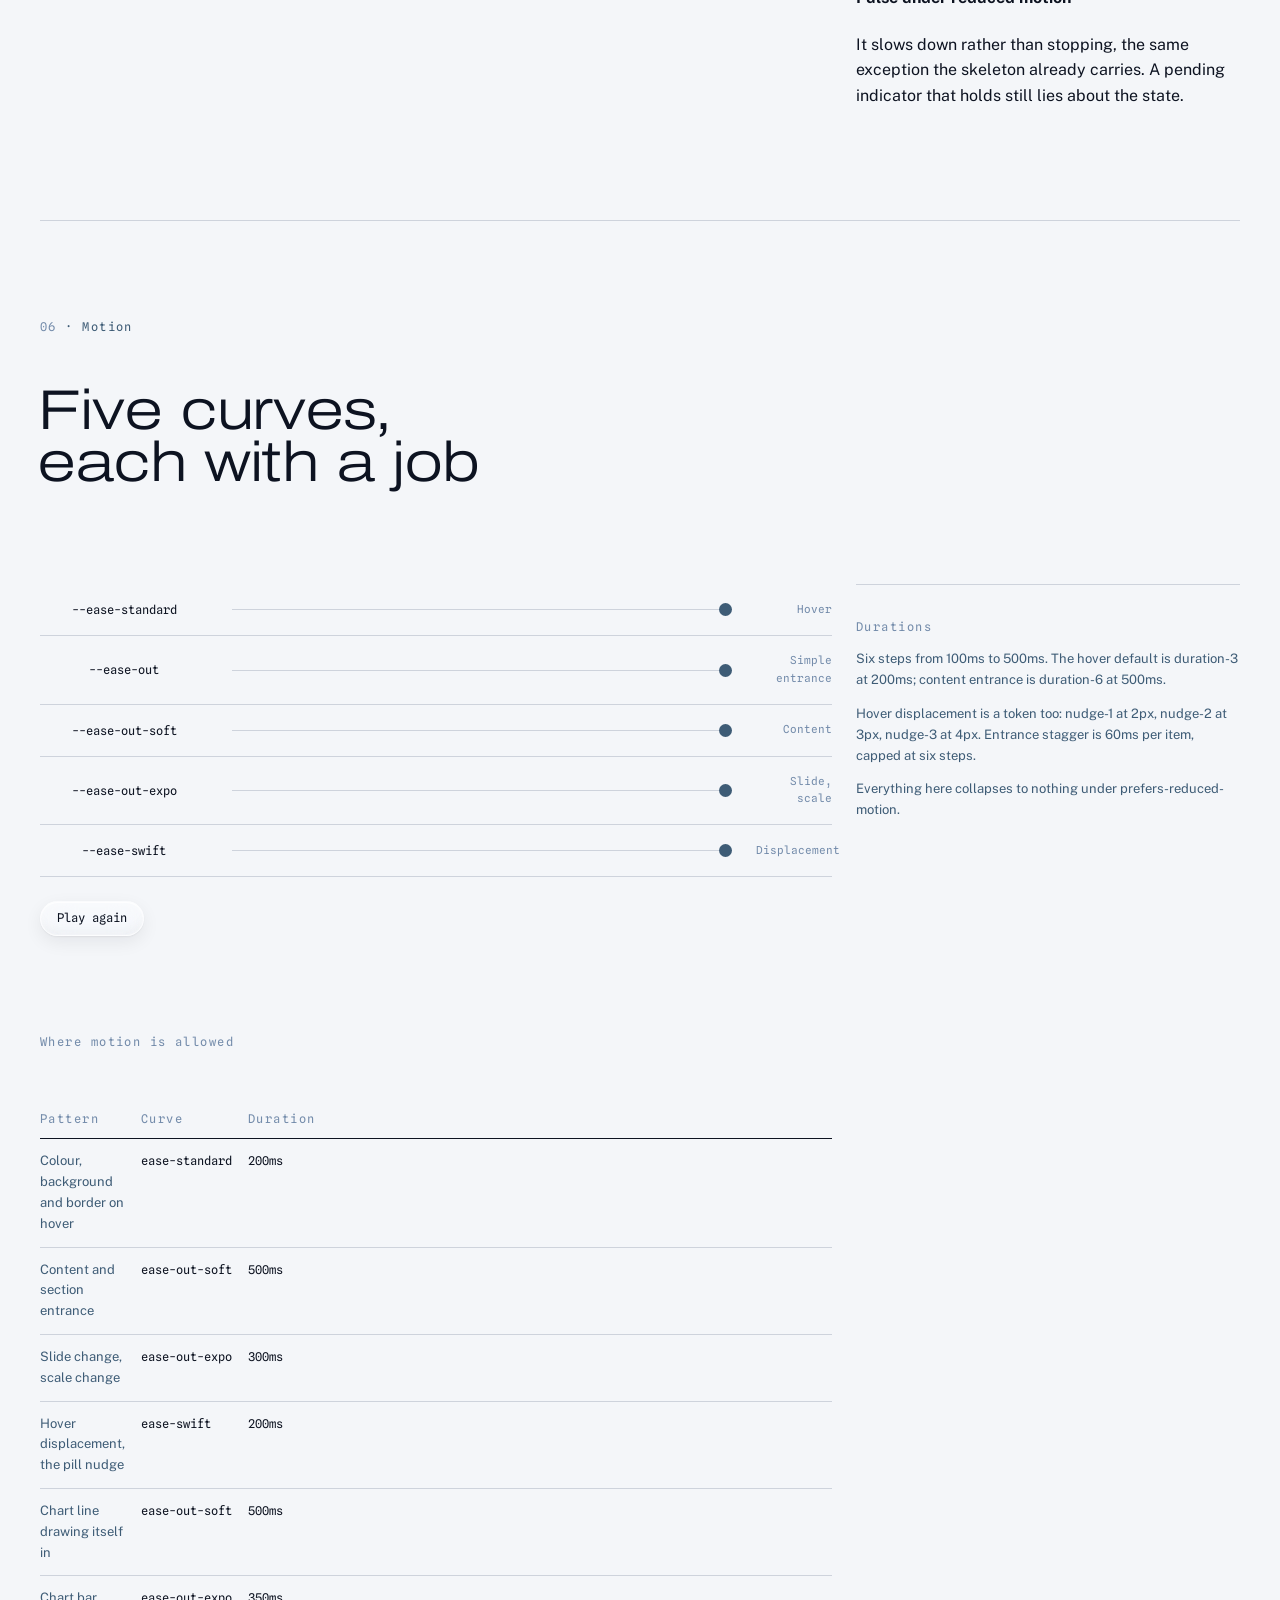
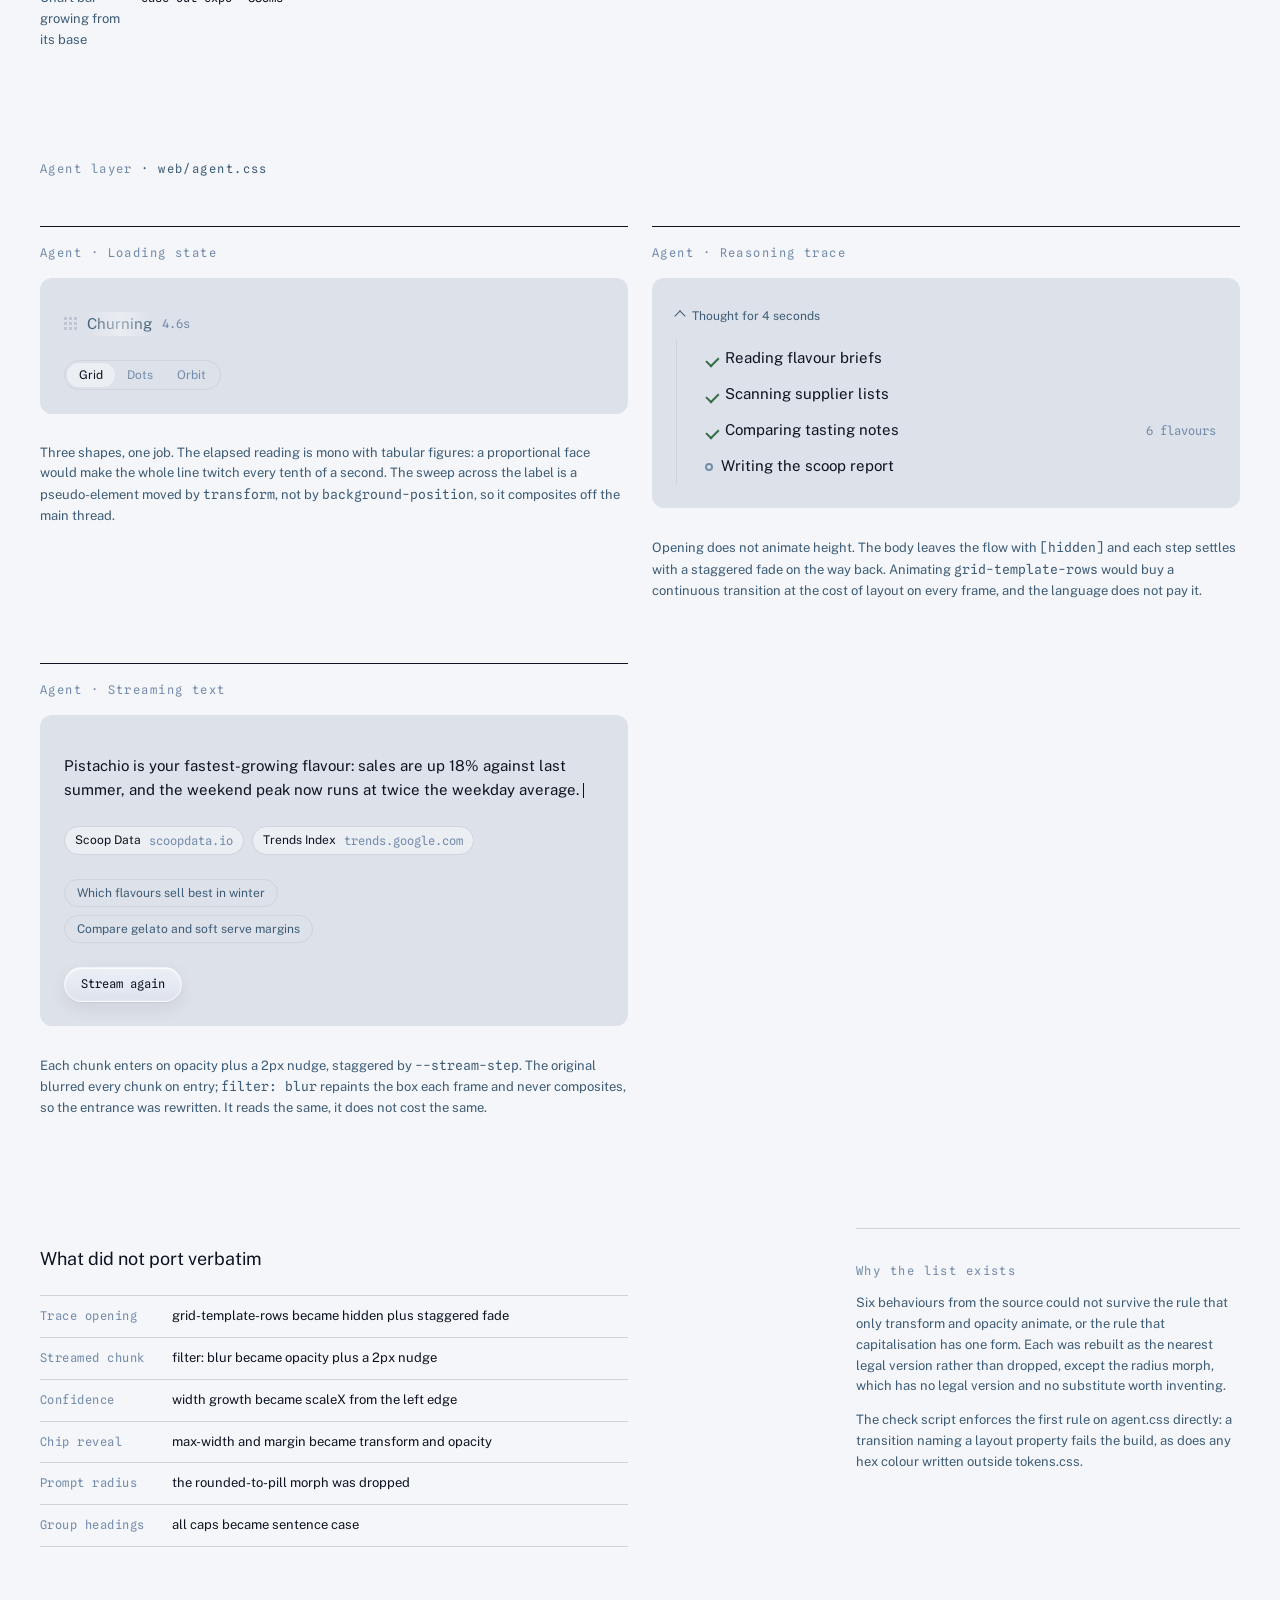
==== commit f80ee13a: "Liquid motion: five reads driven by registered tokens, none writing transform" ====
--- a/preview/index.html
+++ b/preview/index.html
@@ -926,6 +926,64 @@
         <h4>What does not cross into pure CSS</h4>
         <p>The spring, the droplet that trails a moving element, and the inner bezel rebuilt on
         the merged silhouette. All three have to measure a rectangle every frame.</p>
+      </aside>
+    </div>
+
+    <div class="grid step-3">
+      <span class="label axis-a rv">Liquid layer</span>
+      <h3 class="axis-a-wide rv step-1">Five reads, and none of them writes a transform</h3>
+    </div>
+
+    <div class="grid step-2">
+      <div class="axis-a rv">
+        <p>Every liquid animation writes the registered tokens and the composition stays the one
+        transform declaration in the chapter. That is what lets the material move without
+        reopening the defect of two rules fighting over the same element.</p>
+        <p>The tokens are registered with <span class="mono">@property</span>, which is what
+        makes them interpolate. An unregistered custom property is text: it jumps from one frame
+        to the next, so a keyframe writing <span class="mono">--liquid-swell</span> would step
+        instead of flow.</p>
+        <p>What the library does with a spring, this does with a curve, and the difference is
+        declared rather than hidden. A spring overshoots on its own and keeps going past the
+        target; reproducing it means integrating every frame, which is JavaScript. What crosses
+        over is the <em>shape</em> of the motion, and the shape is what you recognise: the bridge
+        stretching, the neck thinning, the drop letting go.</p>
+      </div>
+      <aside class="aside-note axis-b rv">
+        <h4>Three of the five need a flux state</h4>
+        <p>They exist only <em>while</em> the mass is flowing, and CSS cannot say "during". They
+        read <span class="mono">.is-flux</span>, set on the way in and cleared on the way out,
+        the same contract <span class="mono">.motion-dropdown</span> has with
+        <span class="mono">.is-open</span>.</p>
+        <p>Binding them to the resting state was tried and discarded on screen: it left the label
+        blurred forever and the trail reading as loose dots standing still. A travel effect
+        pinned to the resting state is a defect, not a simplification. The check script covers it
+        as <span class="mono">desfoque de percurso</span>.</p>
+      </aside>
+    </div>
+
+    <div class="grid step-2">
+      <div class="axis-a-wide rv">
+        <div class="table-scroll"><table class="table">
+          <thead><tr><th>Class</th><th>Read</th><th>Mechanism</th><th>Needs state</th></tr></thead>
+          <tbody>
+            <tr><td class="mono">.liquid-trail</td><td>The mass stretches behind a moving unit</td><td>Phase difference from <span class="mono">transition-delay</span></td><td>Yes</td></tr>
+            <tr><td class="mono">.liquid-drip</td><td>A drop stretches, necks and lets go</td><td>Keyframes on shift and stretch</td><td>No</td></tr>
+            <tr><td class="mono">.liquid-morph</td><td>A round trigger becomes the surface it opens</td><td>Per-axis stretch of the silhouette</td><td>Yes</td></tr>
+            <tr><td class="mono">.liquid-pulse</td><td>The cluster breathes while something is pending</td><td>Out-of-phase swell loop</td><td>No</td></tr>
+            <tr><td class="mono">.is-flux</td><td>Content cross-blurs while the mass flows</td><td><span class="mono">--motion-blur-1</span> on the content layer</td><td>Yes</td></tr>
+          </tbody>
+        </table></div>
+      </div>
+      <aside class="axis-b rv">
+        <h4>The morph is the plus-to-menu, done legally</h4>
+        <p>The source recipe animates width, height and border-radius. Here the same read comes
+        out without touching layout, because only the silhouette has to grow: the content is
+        already at its final size and was merely clipped. The material working for the rule
+        instead of against it.</p>
+        <h4>Pulse under reduced motion</h4>
+        <p>It slows down rather than stopping, the same exception the skeleton already carries. A
+        pending indicator that holds still lies about the state.</p>
       </aside>
     </div>
   </section>
--- a/web/tokens.css
+++ b/web/tokens.css
@@ -393,6 +393,34 @@
   color-scheme: light;
 }
 
+/* ---------- tipos do transform liquido ----------
+
+   Uma custom property nao registrada e texto: ela troca de valor de um
+   quadro para o outro e nao interpola. O transform composto do liquido
+   ate aqui so mudava porque a transicao caia sobre `transform`, e por
+   isso nenhuma animacao podia escrever os tokens: um @keyframes que
+   escrevesse --liquid-swell saltava em vez de fluir.
+
+   Registrar da tipo aos quatro, e com tipo eles interpolam sozinhos.
+   E o que permite toda animacao de liquido escrever TOKEN e nunca
+   `transform`, mantendo a regra de uma declaracao de transform por
+   elemento enquanto o material ganha movimento.
+
+   inherits: false porque cada unidade tem o seu deslocamento: um blob
+   herdar o inchaco do vizinho e o oposto do que o aglomerado precisa.
+
+   --liquid-swell e o inchaco uniforme e --liquid-stretch-* MULTIPLICA
+   sobre ele por eixo. Multiplicar em vez de sobrescrever tem uma razao
+   pratica: uma propriedade registrada sempre tem valor, entao o
+   fallback de var() nunca dispara e um --liquid-swell-x registrado
+   apagaria o inchaco uniforme em silencio. */
+
+@property --liquid-shift-x  { syntax: "<length>"; inherits: false; initial-value: 0px; }
+@property --liquid-shift-y  { syntax: "<length>"; inherits: false; initial-value: 0px; }
+@property --liquid-swell    { syntax: "<number>"; inherits: false; initial-value: 1; }
+@property --liquid-stretch-x { syntax: "<number>"; inherits: false; initial-value: 1; }
+@property --liquid-stretch-y { syntax: "<number>"; inherits: false; initial-value: 1; }
+
 /* ---------- paper-like ----------
    Superficie quente, mesma tinta e mesma estrutura do modo claro.
    Para leitura longa, material impresso e pagina de texto. */
--- a/web/patterns.css
+++ b/web/patterns.css
@@ -527,8 +527,11 @@
 .liquid-blob,
 .liquid-item {
   transform:
-    translate(var(--liquid-shift-x, 0), var(--liquid-shift-y, 0))
-    scale(var(--liquid-swell, 1));
+    translate(var(--liquid-shift-x), var(--liquid-shift-y))
+    scale(
+      calc(var(--liquid-swell) * var(--liquid-stretch-x)),
+      calc(var(--liquid-swell) * var(--liquid-stretch-y))
+    );
 }
 
 .liquid-blob {
@@ -649,6 +652,132 @@
     visibility 0s;
 }
 
+/* ---------- movimento do liquido ----------
+
+   Cinco leituras, e nenhuma delas escreve `transform`: todas escrevem
+   os tokens registrados com @property, e a composicao continua sendo a
+   unica declaracao de transform do capitulo. E o que permite animar o
+   material sem reabrir o defeito de duas regras disputando o mesmo
+   elemento.
+
+   O que a lib faz com mola e o que aqui se faz com curva, e a diferenca
+   e declarada: uma mola tem ultrapassagem propria e continua depois do
+   alvo, e reproduzi-la exige integrar a cada quadro, o que e javascript.
+   O que atravessa e a FORMA do movimento, e ela e o que se reconhece:
+   a ponte que estica, o pescoco que afina, a gota que se solta.
+
+   ESTADO DE FLUXO. Tres das cinco so existem ENQUANTO a massa escorre,
+   e CSS puro nao sabe dizer "durante". Elas leem `.is-flux`, que o
+   javascript poe ao iniciar o percurso e tira ao fim, do mesmo jeito
+   que .motion-dropdown le .is-open. A alternativa foi tentada e
+   descartada na tela: aplicar o efeito ao estado permanente deixava o
+   rotulo desfocado para sempre e o rastro lendo como pontos soltos
+   parados. Um efeito de percurso preso ao estado de repouso e um
+   defeito, nao uma simplificacao. */
+
+/* 1. rastro. A gota de tras sai depois e chega depois, entao durante o
+      percurso as duas ficam a uma distancia que o filtro ainda costura:
+      o aglomerado estica em vez de se partir, e e essa a leitura de
+      "liquido sendo puxado". Atraso, nao mola: o que produz o rastro e
+      a DIFERENCA de fase entre as duas, e diferenca de fase e algo que
+      transition-delay entrega de graca.
+
+      O atraso fica sempre; o afinamento da cauda so no fluxo. Em
+      repouso um aglomerado com gotas de tamanhos diferentes se separa,
+      porque a menor encolhe para longe da vizinha e o vao passa da
+      ponte. */
+.liquid-trail .liquid-blob {
+  transition:
+    transform var(--duration-5) var(--ease-out-soft),
+    opacity   var(--duration-5) var(--ease-out-soft);
+}
+.liquid-trail .liquid-blob:nth-child(2) { transition-delay: var(--duration-1); }
+.liquid-trail .liquid-blob:nth-child(3) { transition-delay: calc(var(--duration-1) * 2); }
+.liquid-trail .liquid-blob:nth-child(4) { transition-delay: calc(var(--duration-1) * 3); }
+
+.liquid-trail.is-flux .liquid-blob:nth-child(2) { --liquid-swell: 0.86; }
+.liquid-trail.is-flux .liquid-blob:nth-child(3) { --liquid-swell: 0.7; }
+.liquid-trail.is-flux .liquid-blob:nth-child(4) { --liquid-swell: 0.54; }
+
+/* 2. gota que se solta. Desce esticando, afina no meio do percurso e
+      recupera a forma ao chegar: o estrangulamento e o filtro reagindo
+      ao estreitamento, nao um desenho de pescoco.
+
+      Esta e a unica das cinco que nao precisa de estado: ela e um
+      percurso com comeco e fim, entao a propria animacao devolve a
+      forma e o foco no ultimo quadro. */
+@keyframes pure-liquid-drip {
+  0%   { --liquid-shift-y: 0px;  --liquid-stretch-y: 1;    --liquid-stretch-x: 1; }
+  35%  { --liquid-shift-y: 8px;  --liquid-stretch-y: 1.35; --liquid-stretch-x: 0.72; }
+  70%  { --liquid-shift-y: 26px; --liquid-stretch-y: 1.1;  --liquid-stretch-x: 0.86; }
+  100% { --liquid-shift-y: 34px; --liquid-stretch-y: 1;    --liquid-stretch-x: 1; }
+}
+
+/* o conteudo desfoca no meio do percurso e volta nitido no fim, dentro
+   da propria animacao: nada fica desfocado depois que a gota assenta */
+@keyframes pure-liquid-drip-content {
+  0%, 100% { filter: blur(0); }
+  50%      { filter: blur(var(--motion-blur-1)); }
+}
+
+.liquid-drip .liquid-blob:last-child,
+.liquid-drip .liquid-item:last-child {
+  animation: pure-liquid-drip var(--duration-6) var(--ease-out-soft) forwards;
+}
+.liquid-drip .liquid-item:last-child {
+  animation-name: pure-liquid-drip, pure-liquid-drip-content;
+  animation-duration: var(--duration-6), var(--duration-6);
+}
+
+/* 3. unidade que vira superficie. O gatilho circular cresce ate virar o
+      painel que ele abre, e ele cresce por ESCALA da silhueta, nunca
+      por width e height. Propriedade de layout nao entra aqui, e a
+      silhueta e a unica coisa que precisa crescer: o conteudo real ja
+      tem o tamanho final e so estava recortado.
+
+      E o plus-to-menu do catalogo, que na origem anima width, height e
+      border-radius. Aqui a mesma leitura sai sem tocar em layout, e
+      isso e o material trabalhando a favor da regra em vez de contra. */
+.liquid-morph .liquid-blob {
+  transition: transform var(--duration-5) var(--ease-out-expo);
+}
+.liquid-morph.is-open .liquid-blob:first-child {
+  --liquid-stretch-x: 3.2;
+  --liquid-stretch-y: 2.4;
+}
+
+/* 4. pulso. Para estado de espera, nao para decorar. As unidades incham
+      fora de fase, entao a massa se junta e se separa sozinha e o
+      aglomerado parece respirar. O passo e --duration-1, o mesmo do
+      escalonamento de linha na camada de motion. */
+@keyframes pure-liquid-breathe {
+  0%, 100% { --liquid-swell: 0.82; }
+  50%      { --liquid-swell: 1.12; }
+}
+
+.liquid-pulse .liquid-blob {
+  animation: pure-liquid-breathe calc(var(--duration-6) * 3) var(--ease-standard) infinite;
+}
+.liquid-pulse .liquid-blob:nth-child(2) { animation-delay: calc(var(--duration-1) * 2); }
+.liquid-pulse .liquid-blob:nth-child(3) { animation-delay: calc(var(--duration-1) * 4); }
+.liquid-pulse .liquid-blob:nth-child(4) { animation-delay: calc(var(--duration-1) * 6); }
+
+/* 5. conteudo que desfoca em movimento. E o contentBlur da lib, e ele
+      existe por uma razao de leitura e nao de enfeite: enquanto a massa
+      escorre, um rotulo perfeitamente nitido em cima dela denuncia que
+      sao duas camadas. Desfocar o conteudo durante o percurso e
+      devolve-lo ao assentar costura as duas.
+
+      So no fluxo, nunca no repouso. O desfoque e --motion-blur-*, a
+      familia do elemento que se move, e nunca um raio de vidro. */
+.liquid-content {
+  transition: filter var(--duration-5) var(--ease-out-soft);
+}
+
+.liquid.is-flux .liquid-content {
+  filter: blur(var(--motion-blur-1));
+}
+
 /* ---------- pilulas ----------
 
    .pill e de vidro por padrao: e a forma que a identidade usa.
@@ -1458,4 +1587,13 @@
     animation-duration: var(--duration-6) !important;
     animation-iteration-count: infinite !important;
   }
-}
+
+  /* o pulso do liquido e indicador de espera, como o esqueleto: ele
+     desacelera em vez de morrer, porque um indicador parado mente
+     sobre o estado. O inchaco tambem encolhe, para o movimento residual
+     ficar perto do limiar de percepcao. */
+  .liquid-pulse .liquid-blob {
+    animation-duration: calc(var(--duration-6) * 4) !important;
+    animation-iteration-count: infinite !important;
+  }
+}
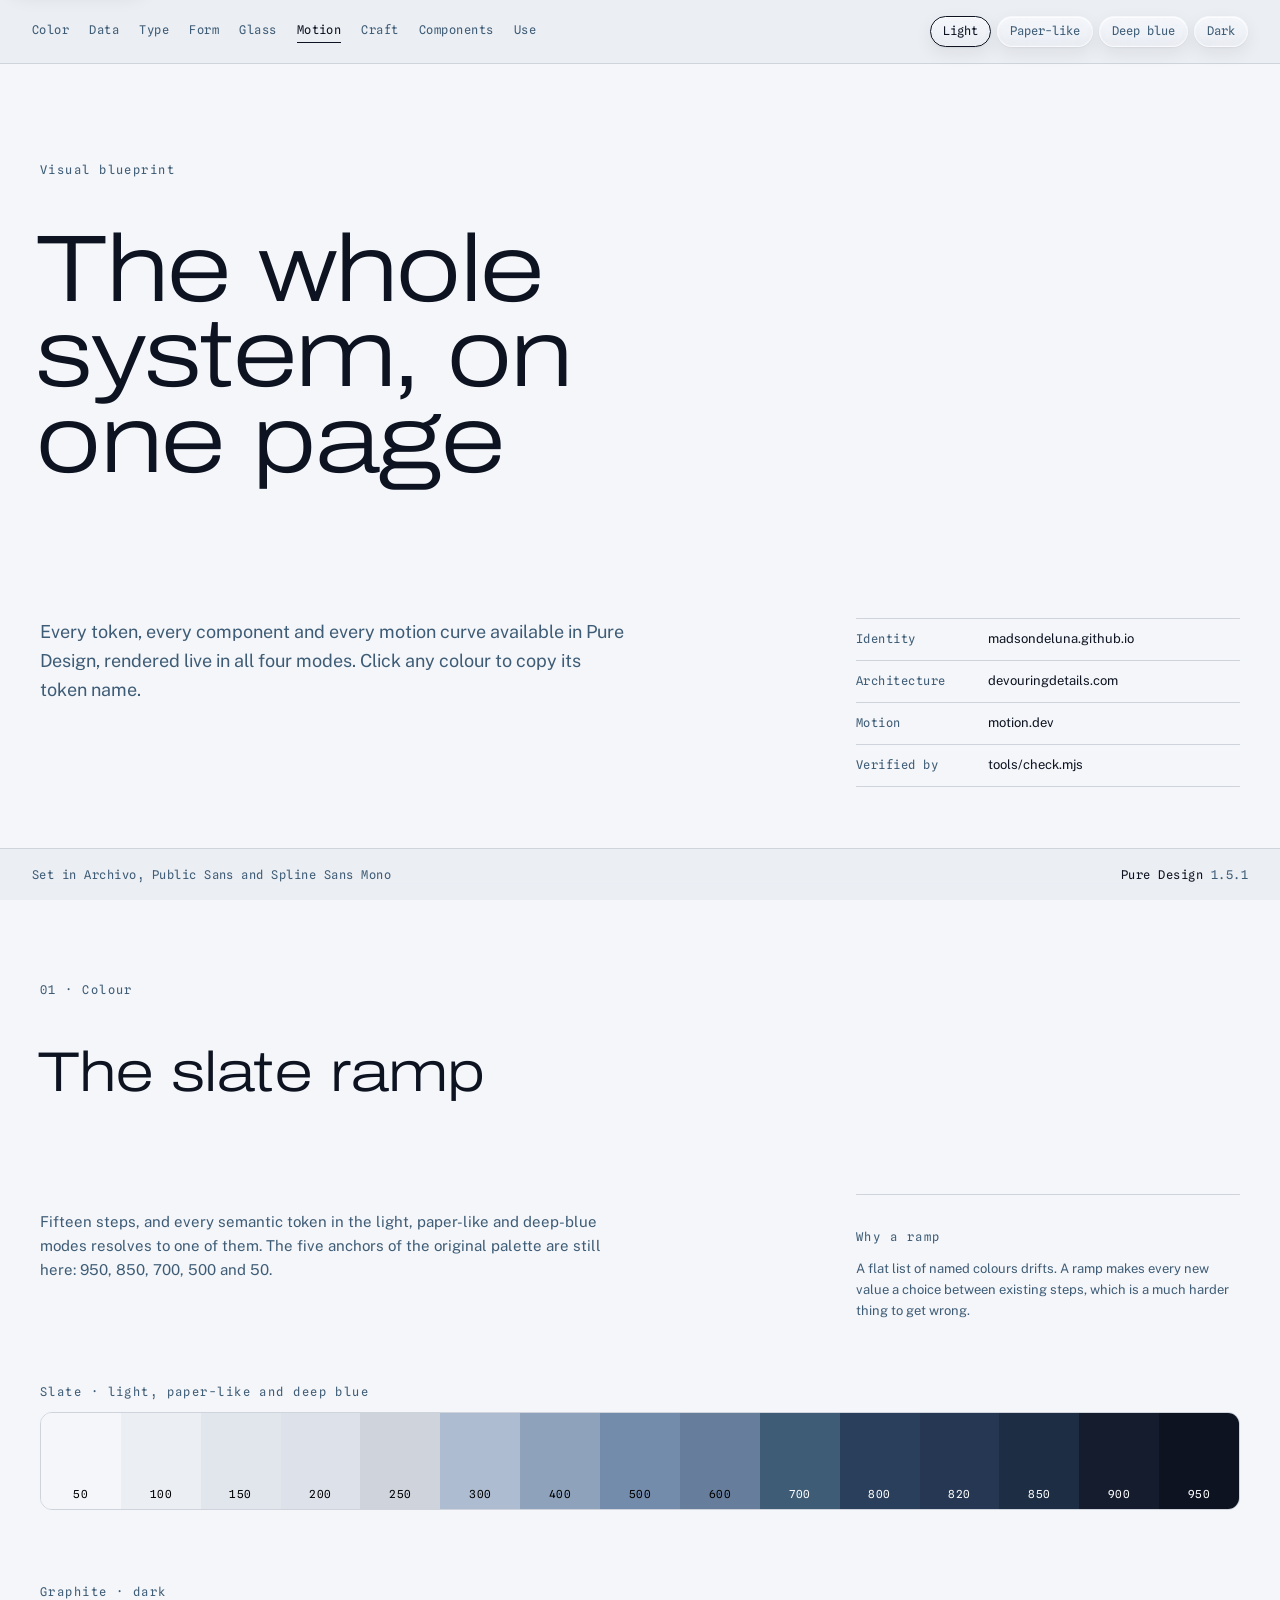
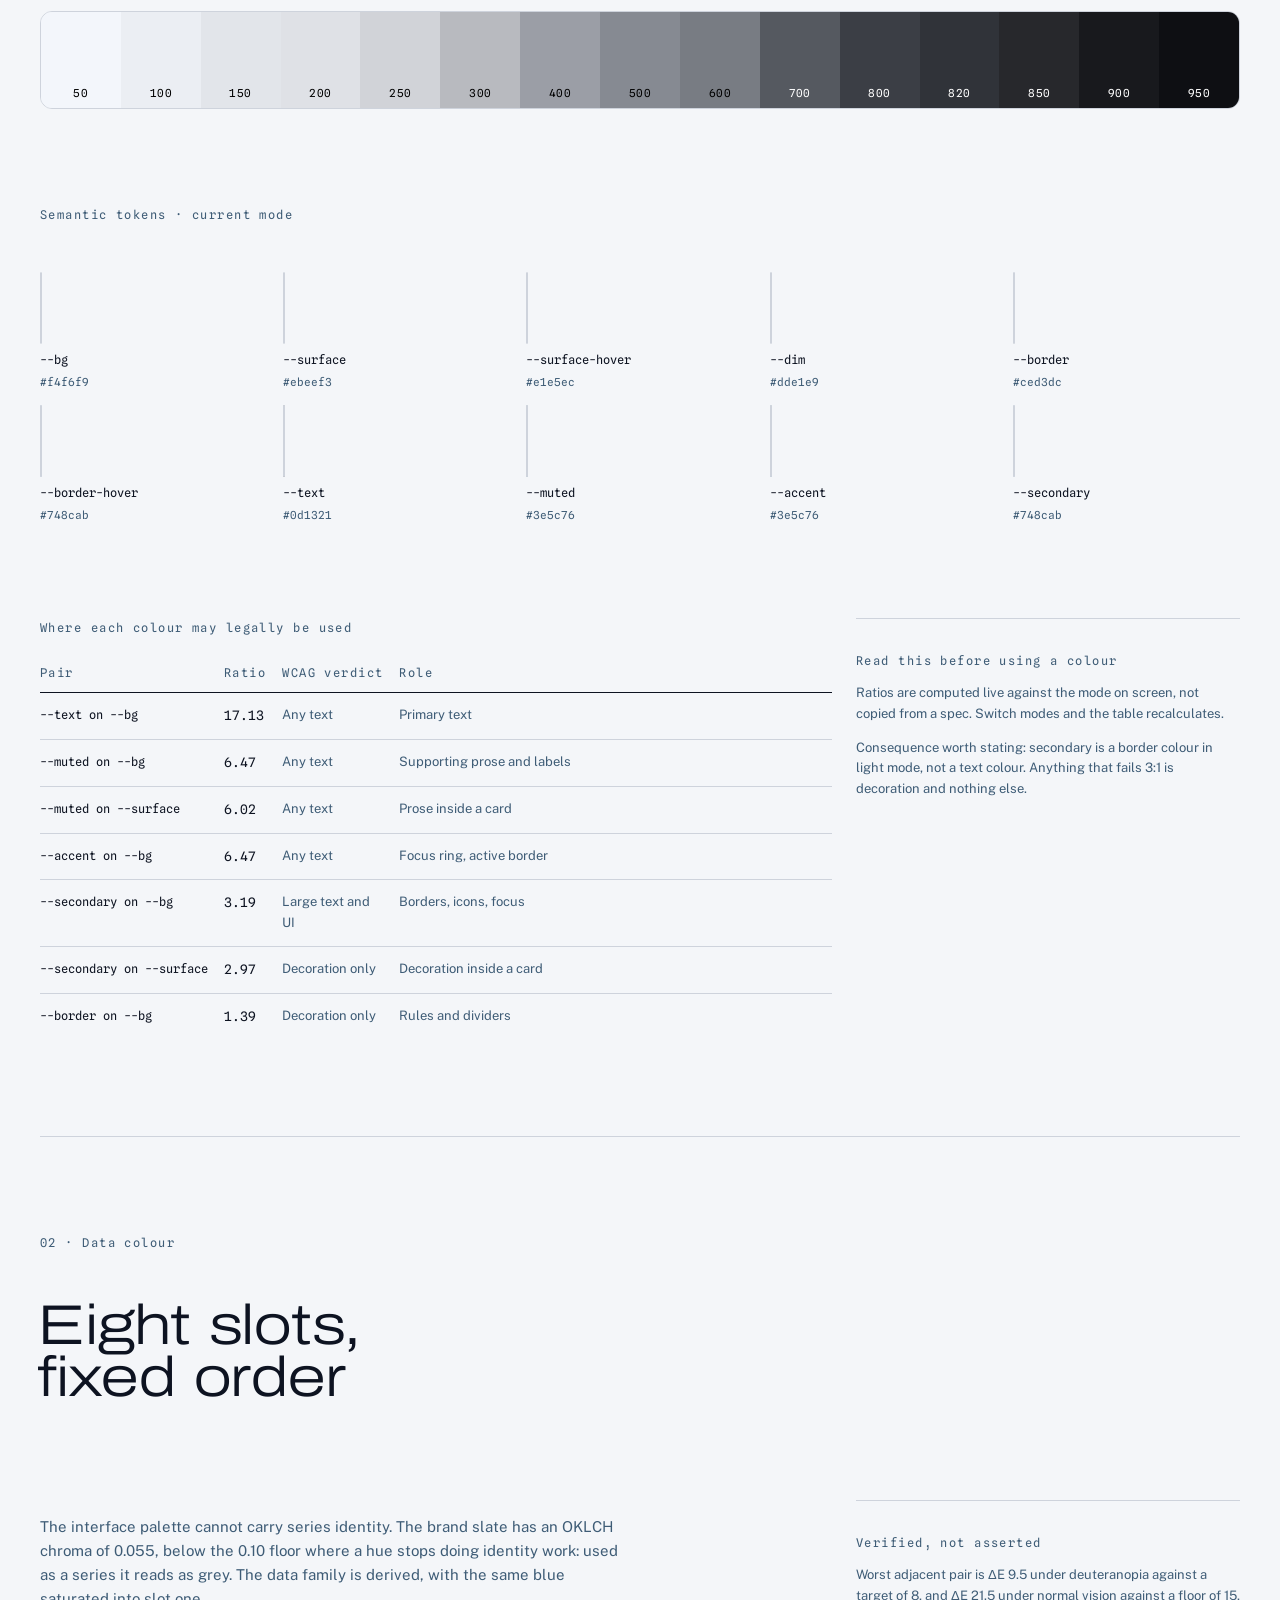
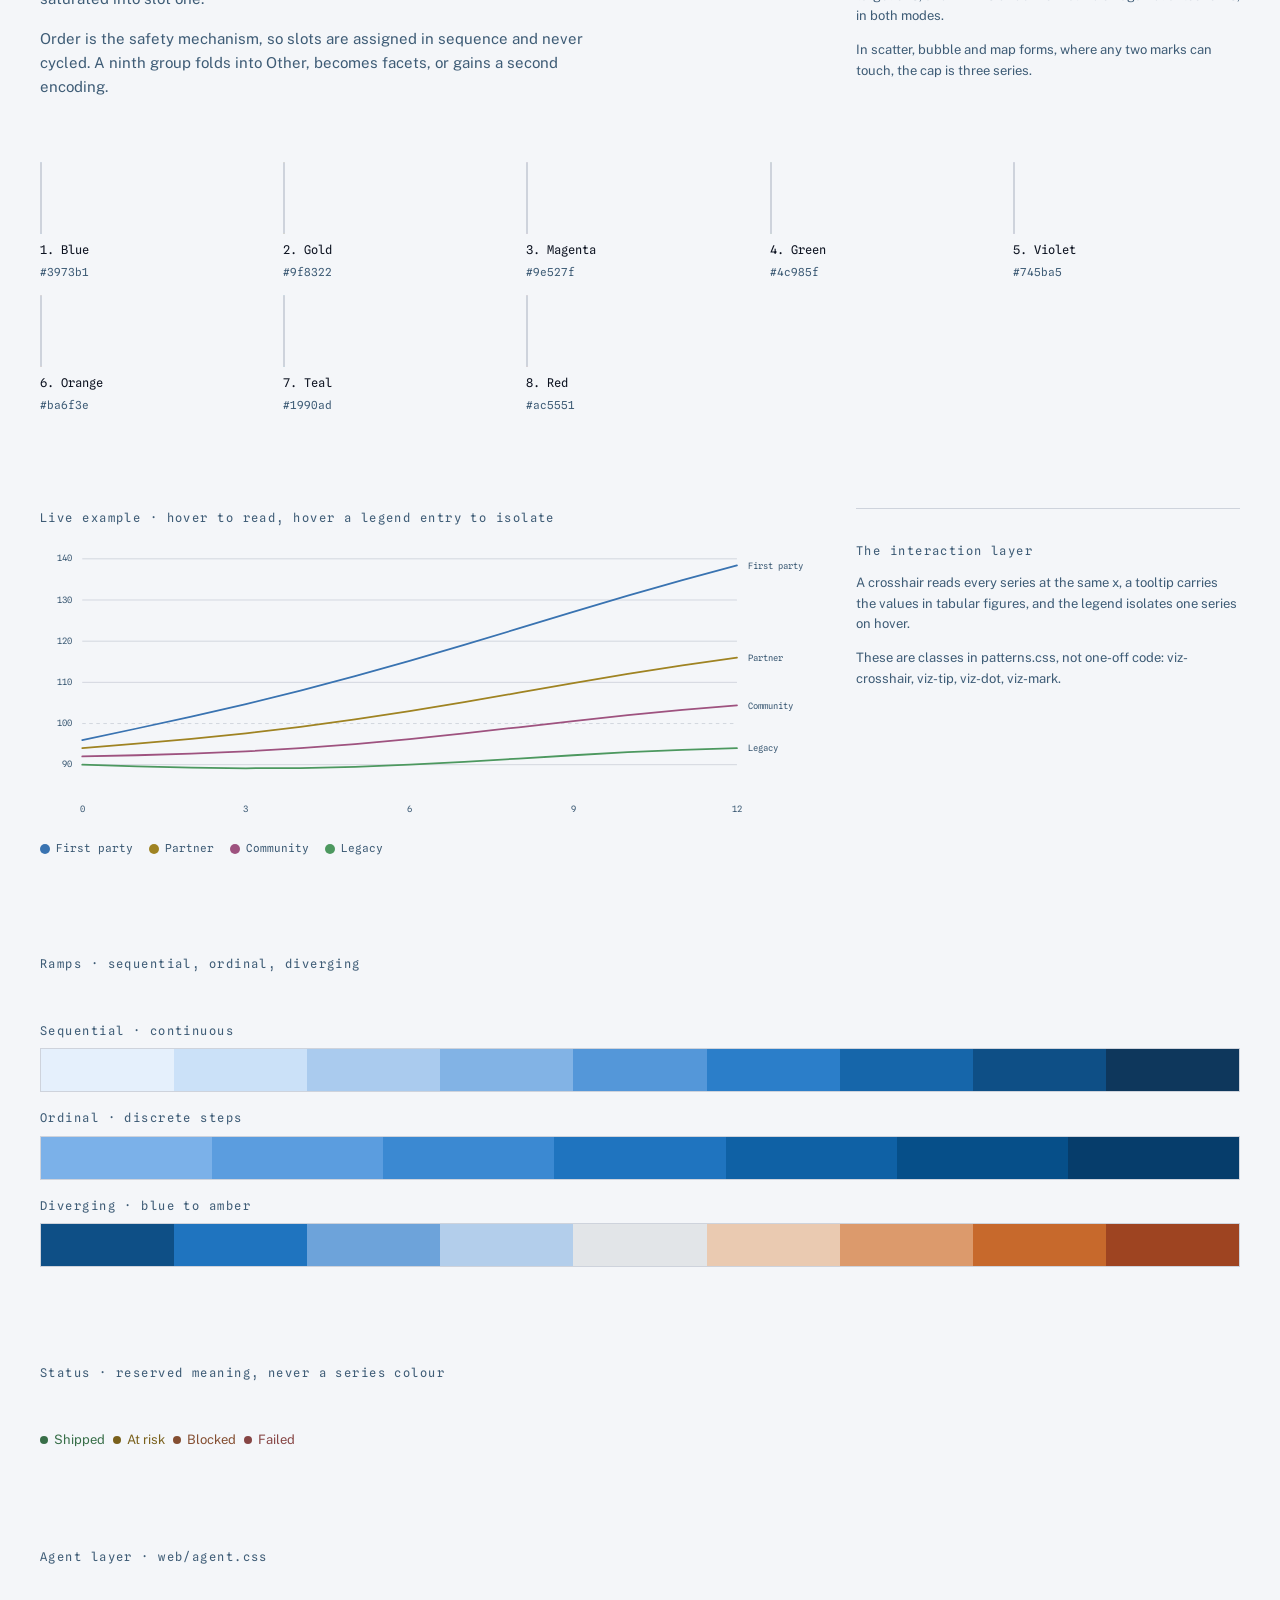
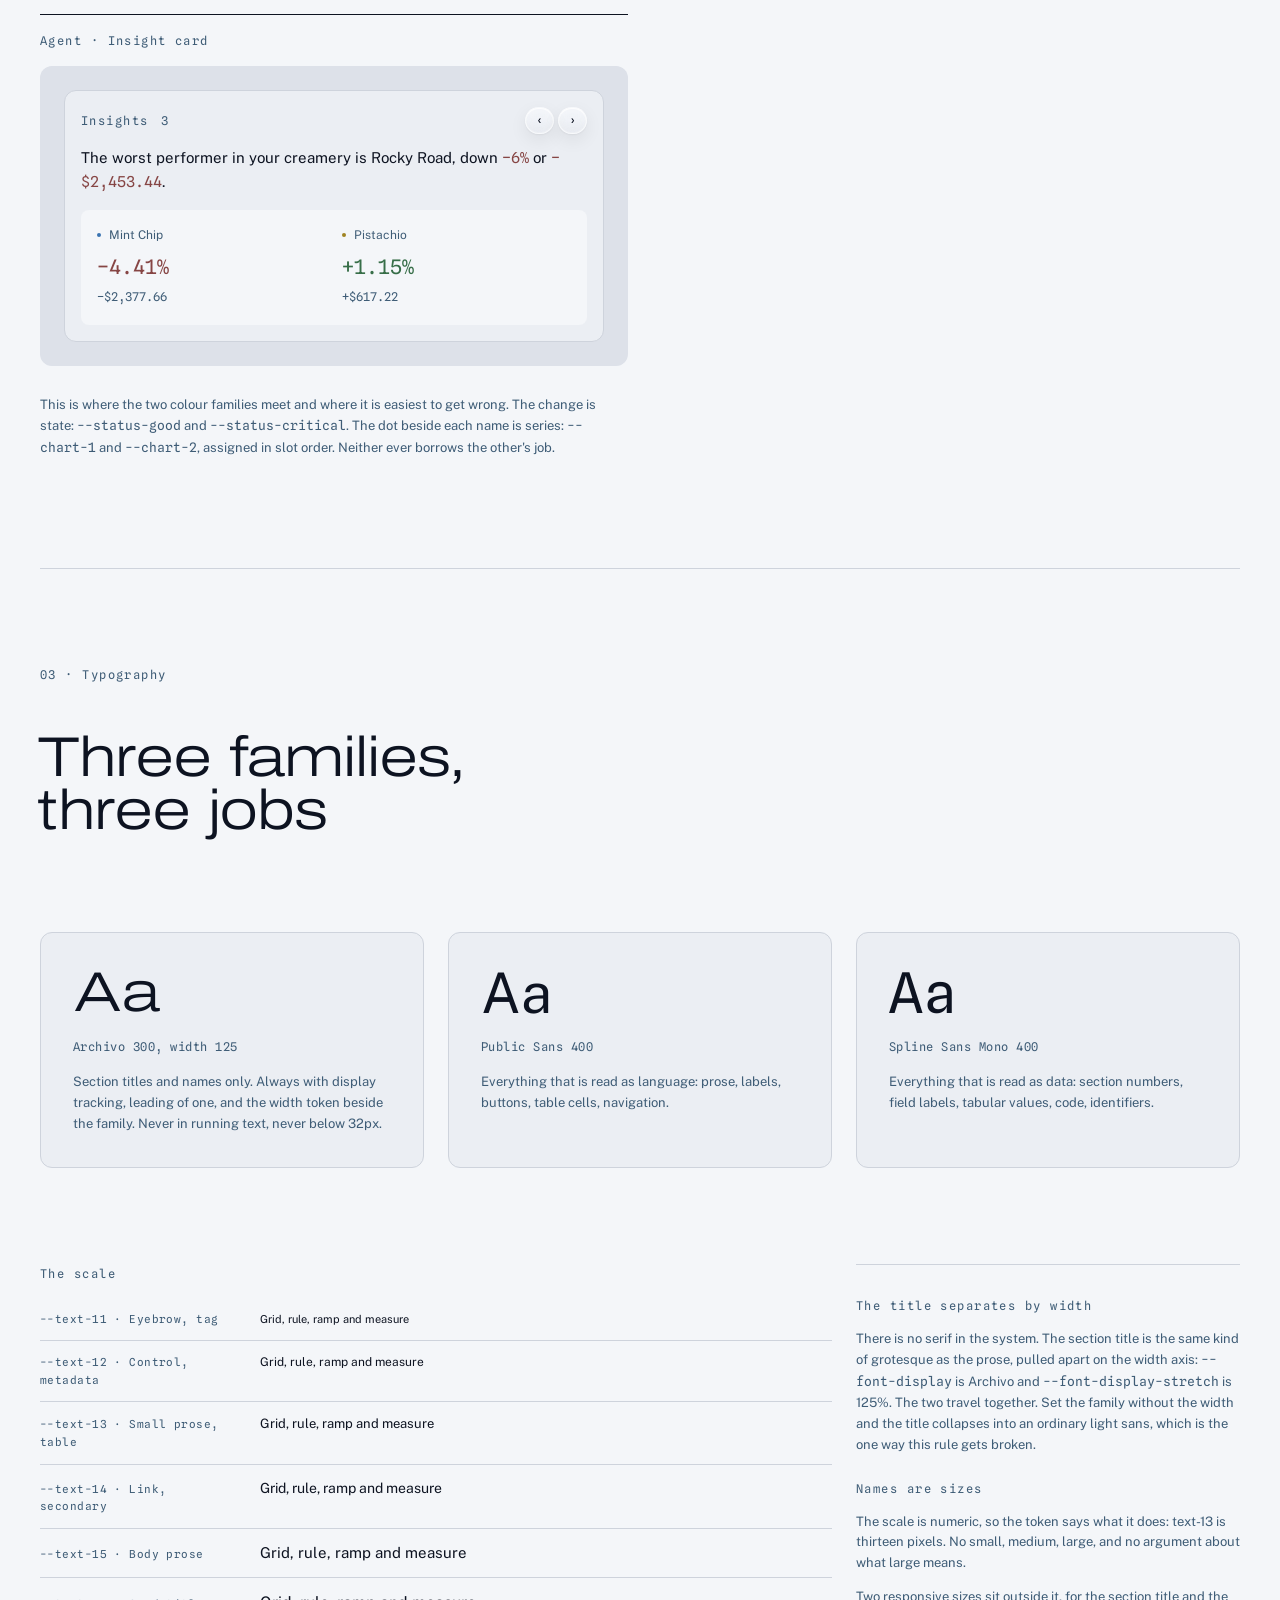
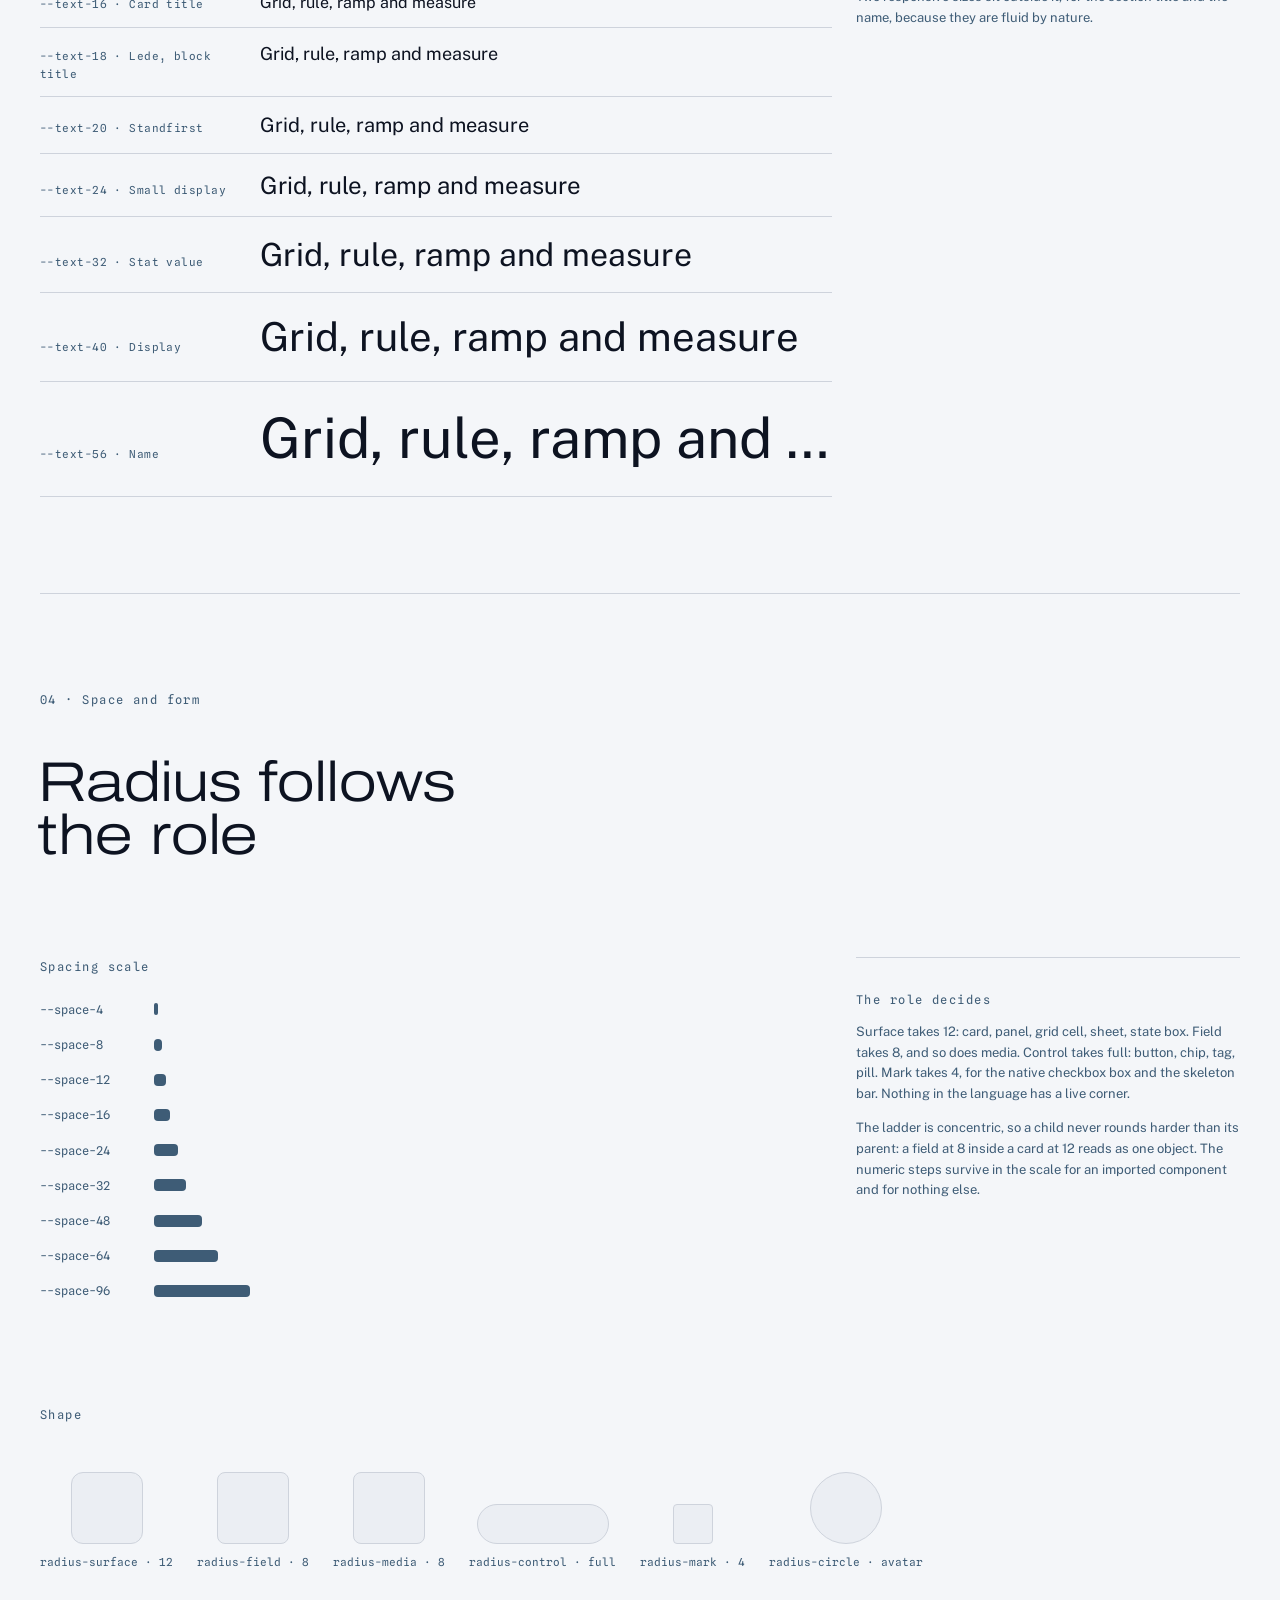
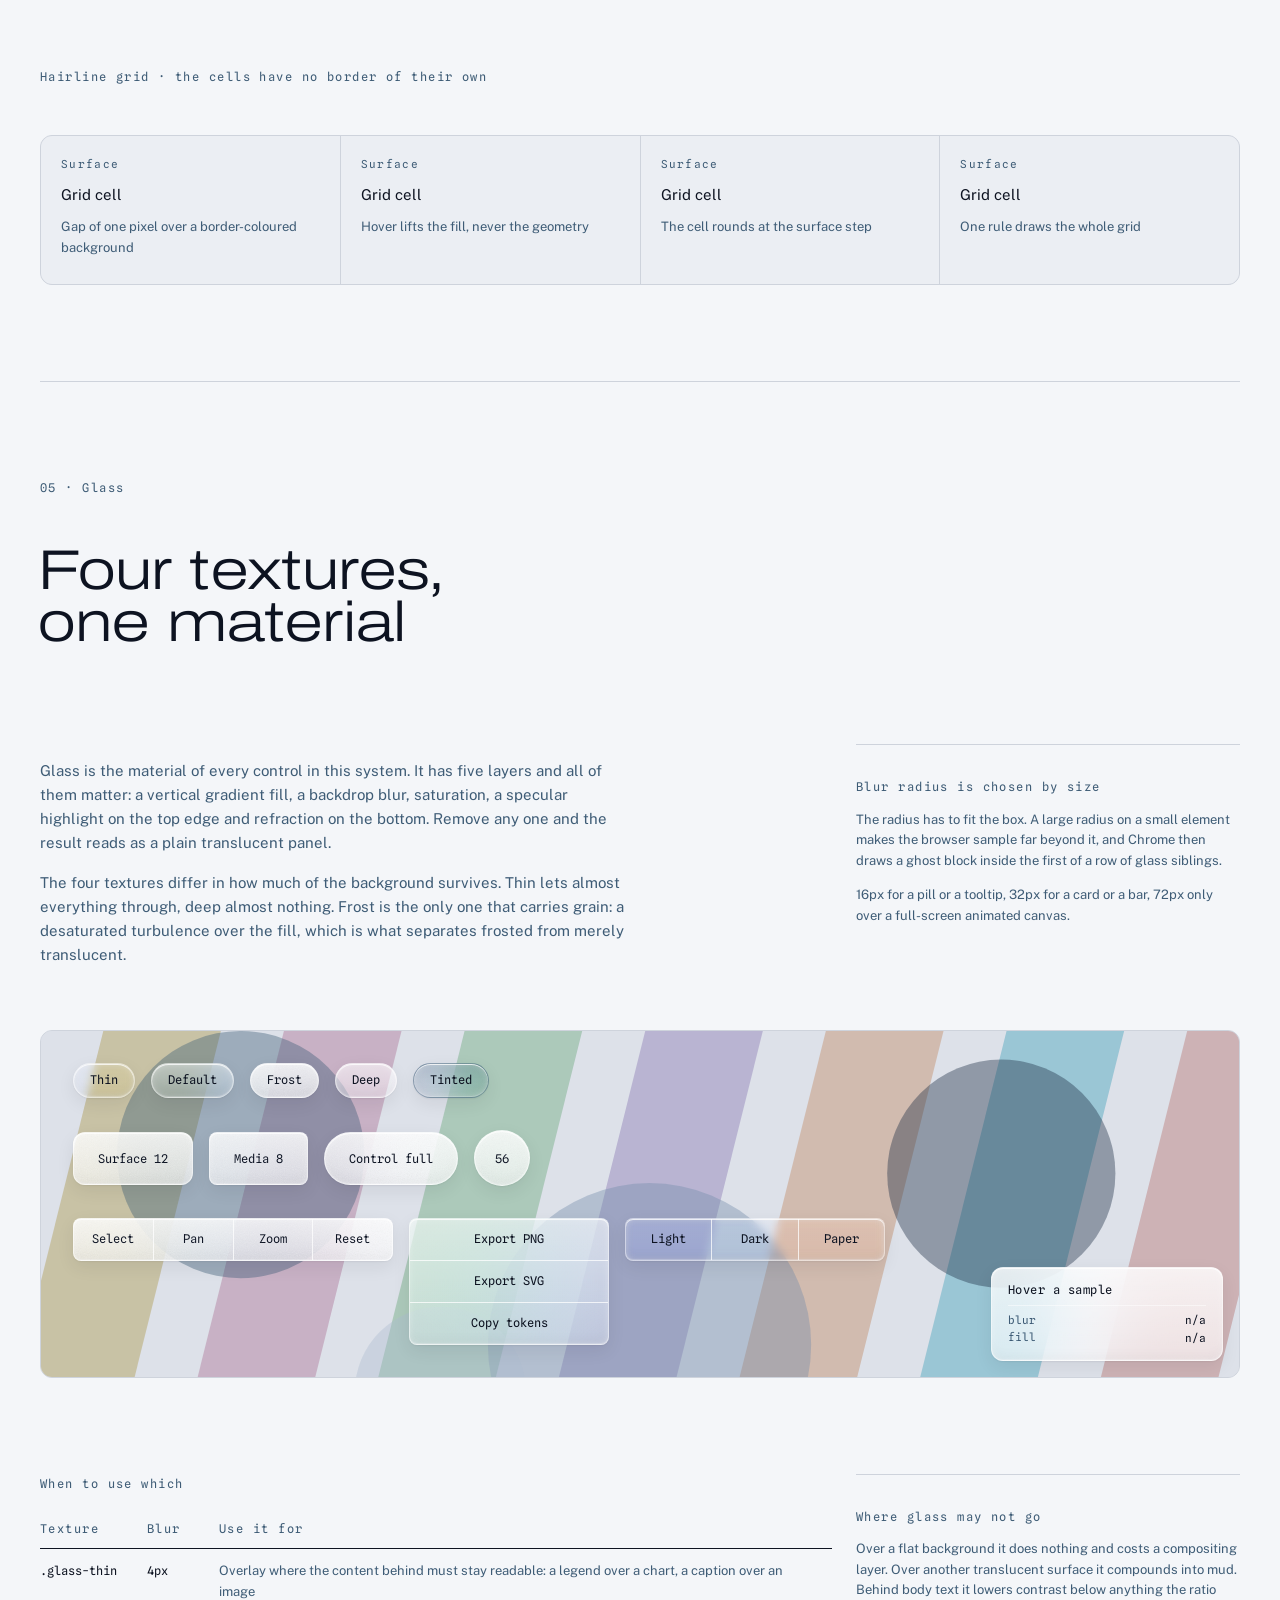
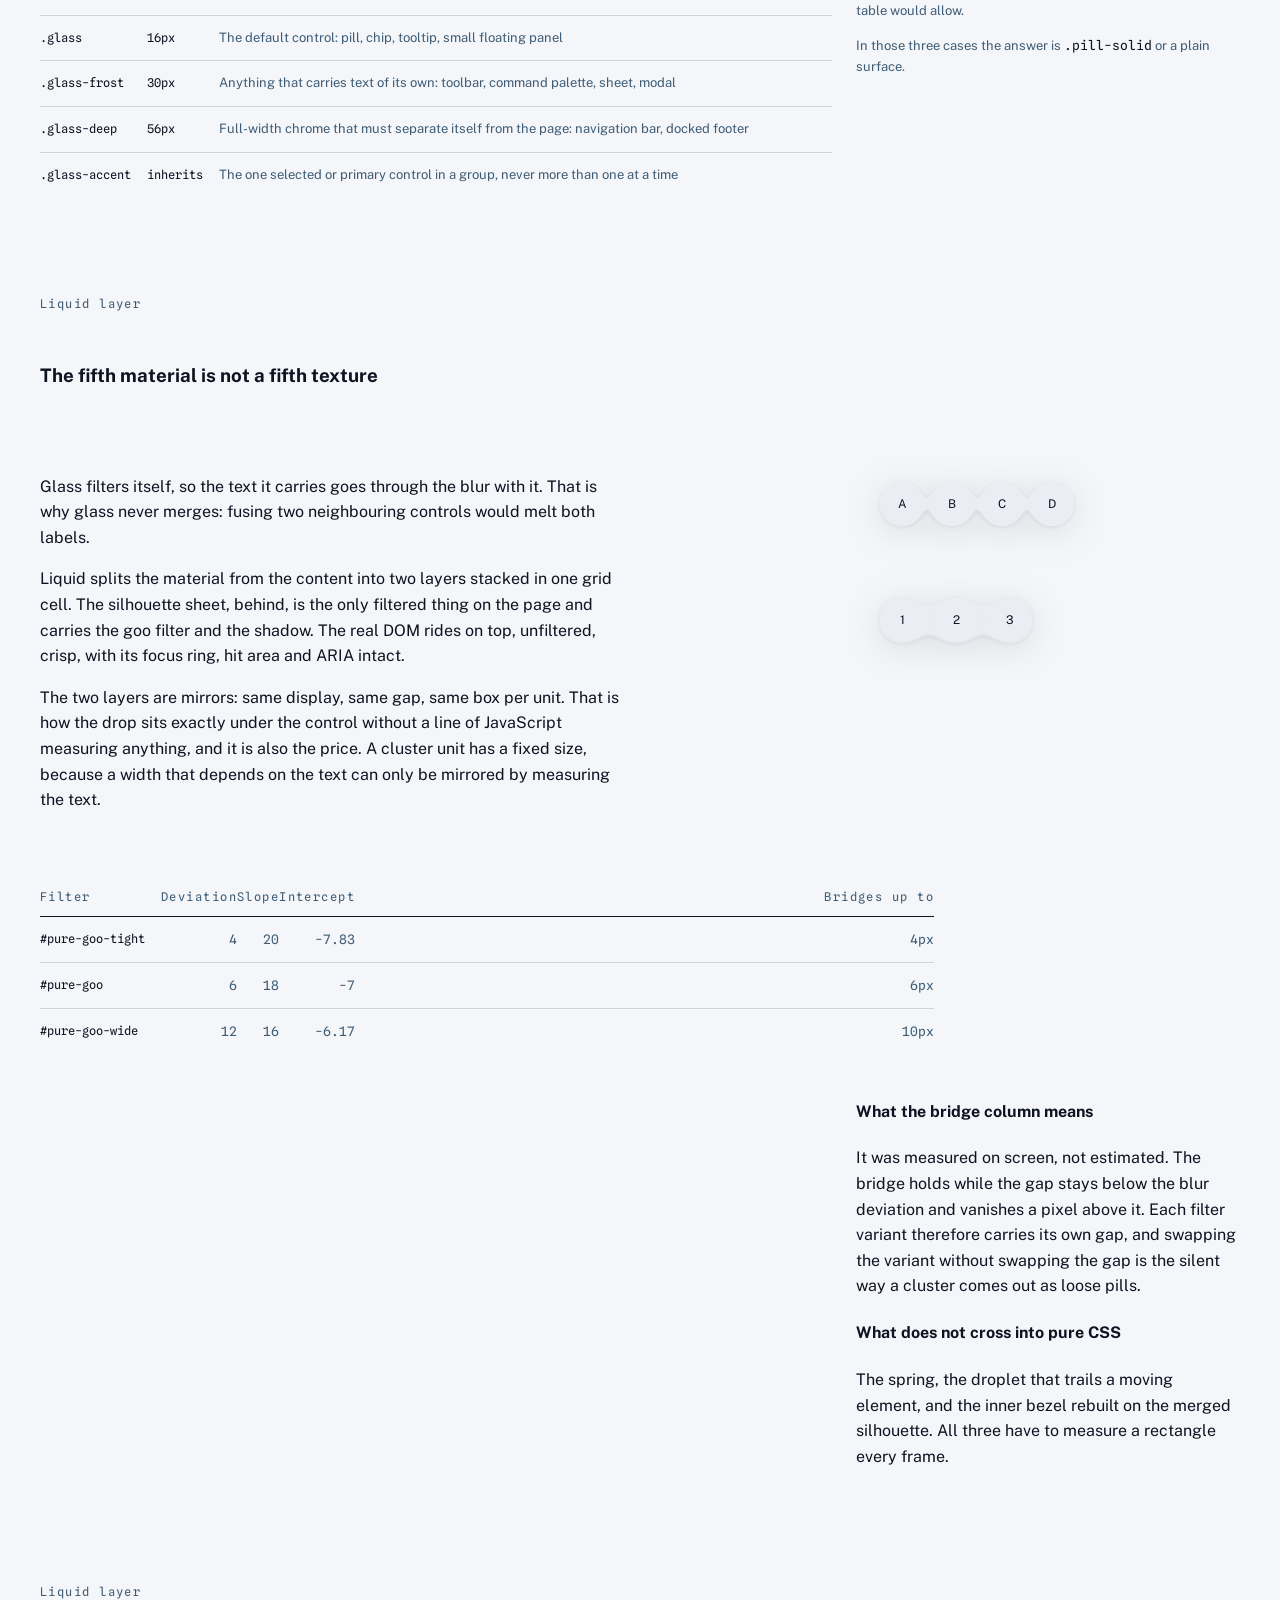
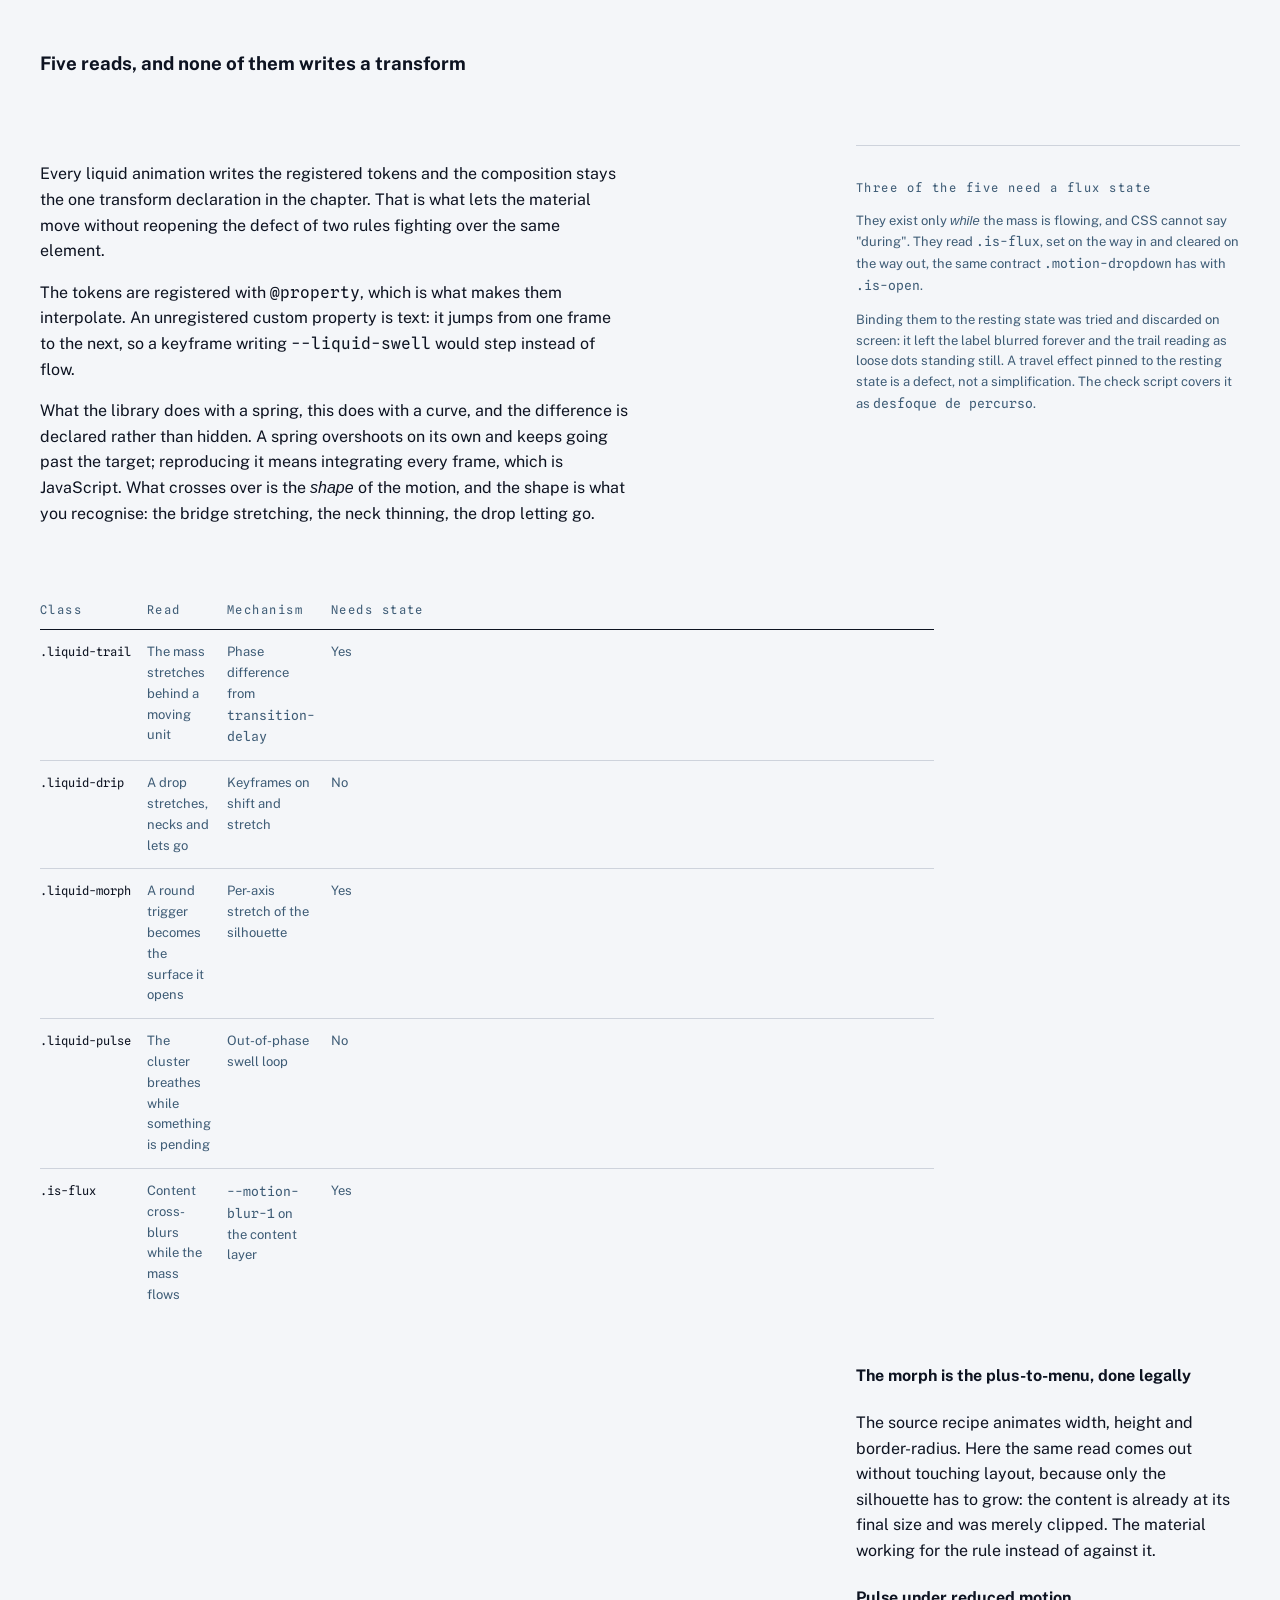
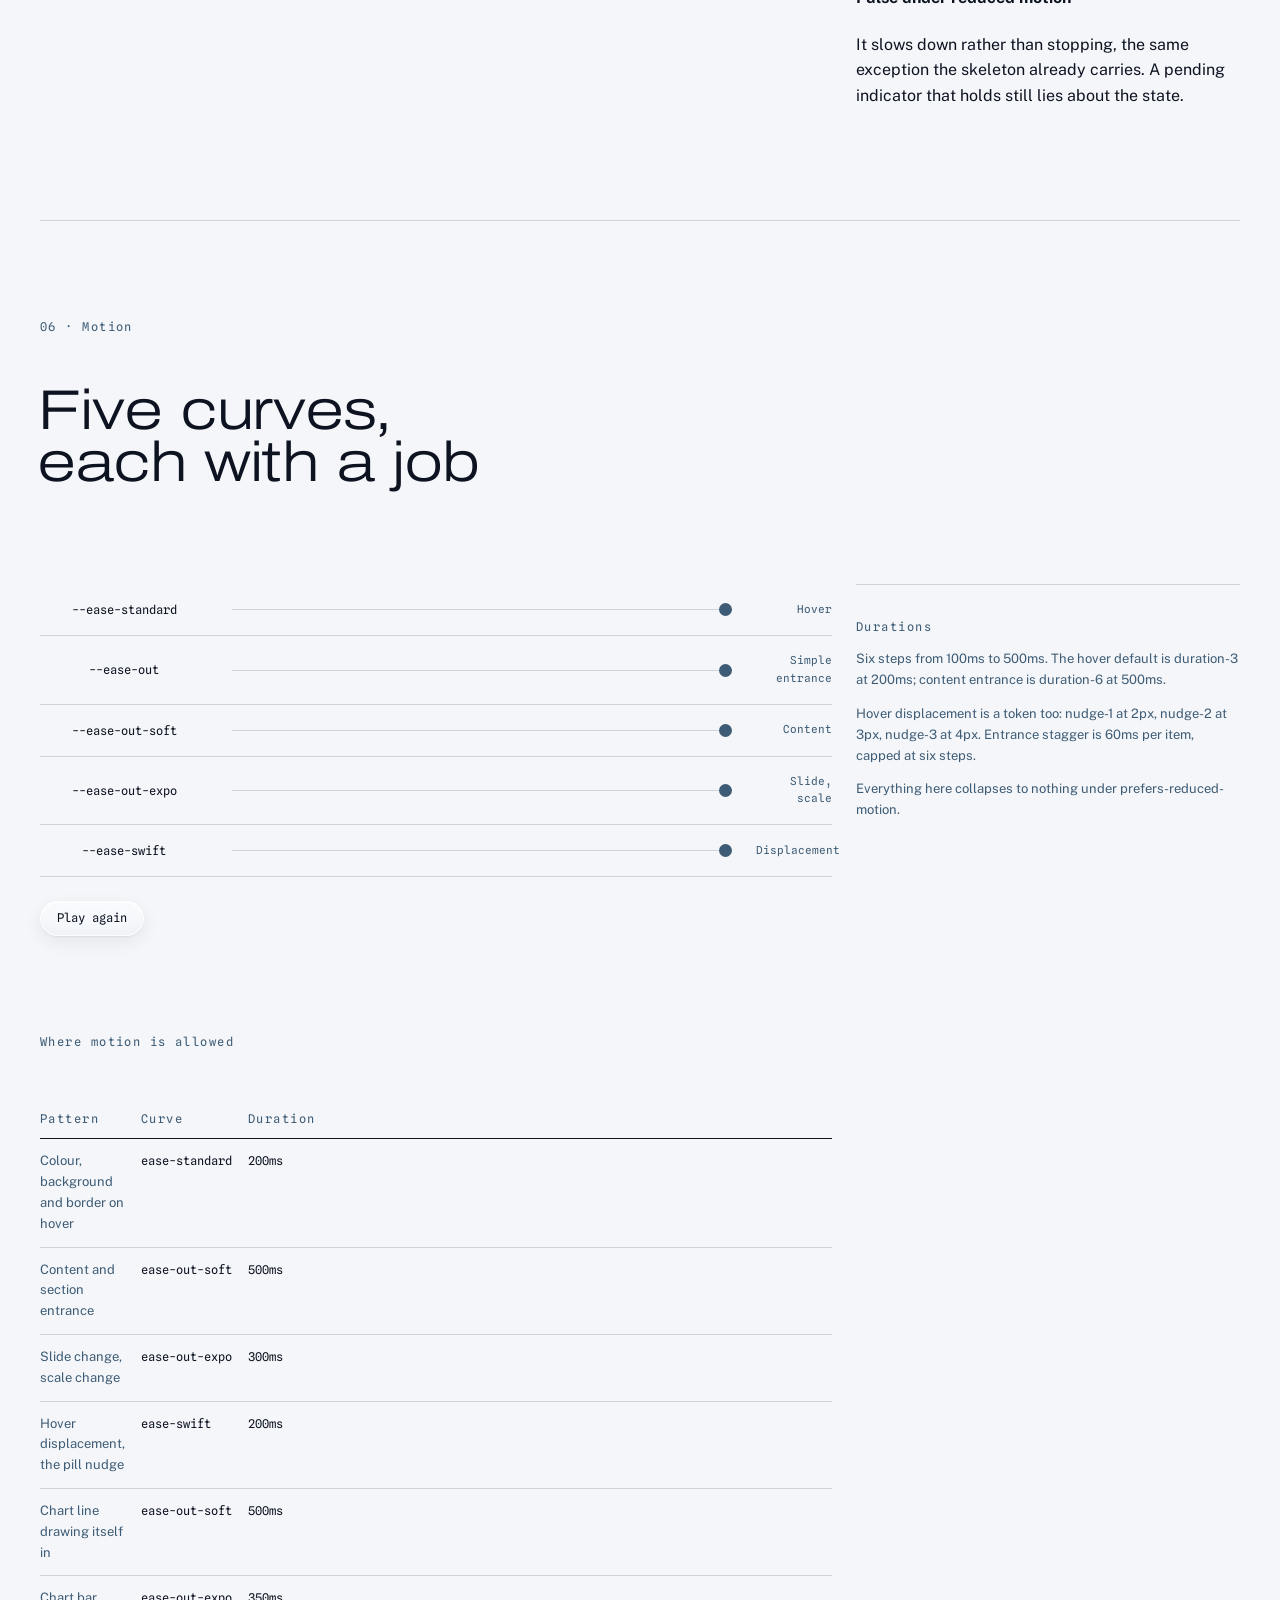
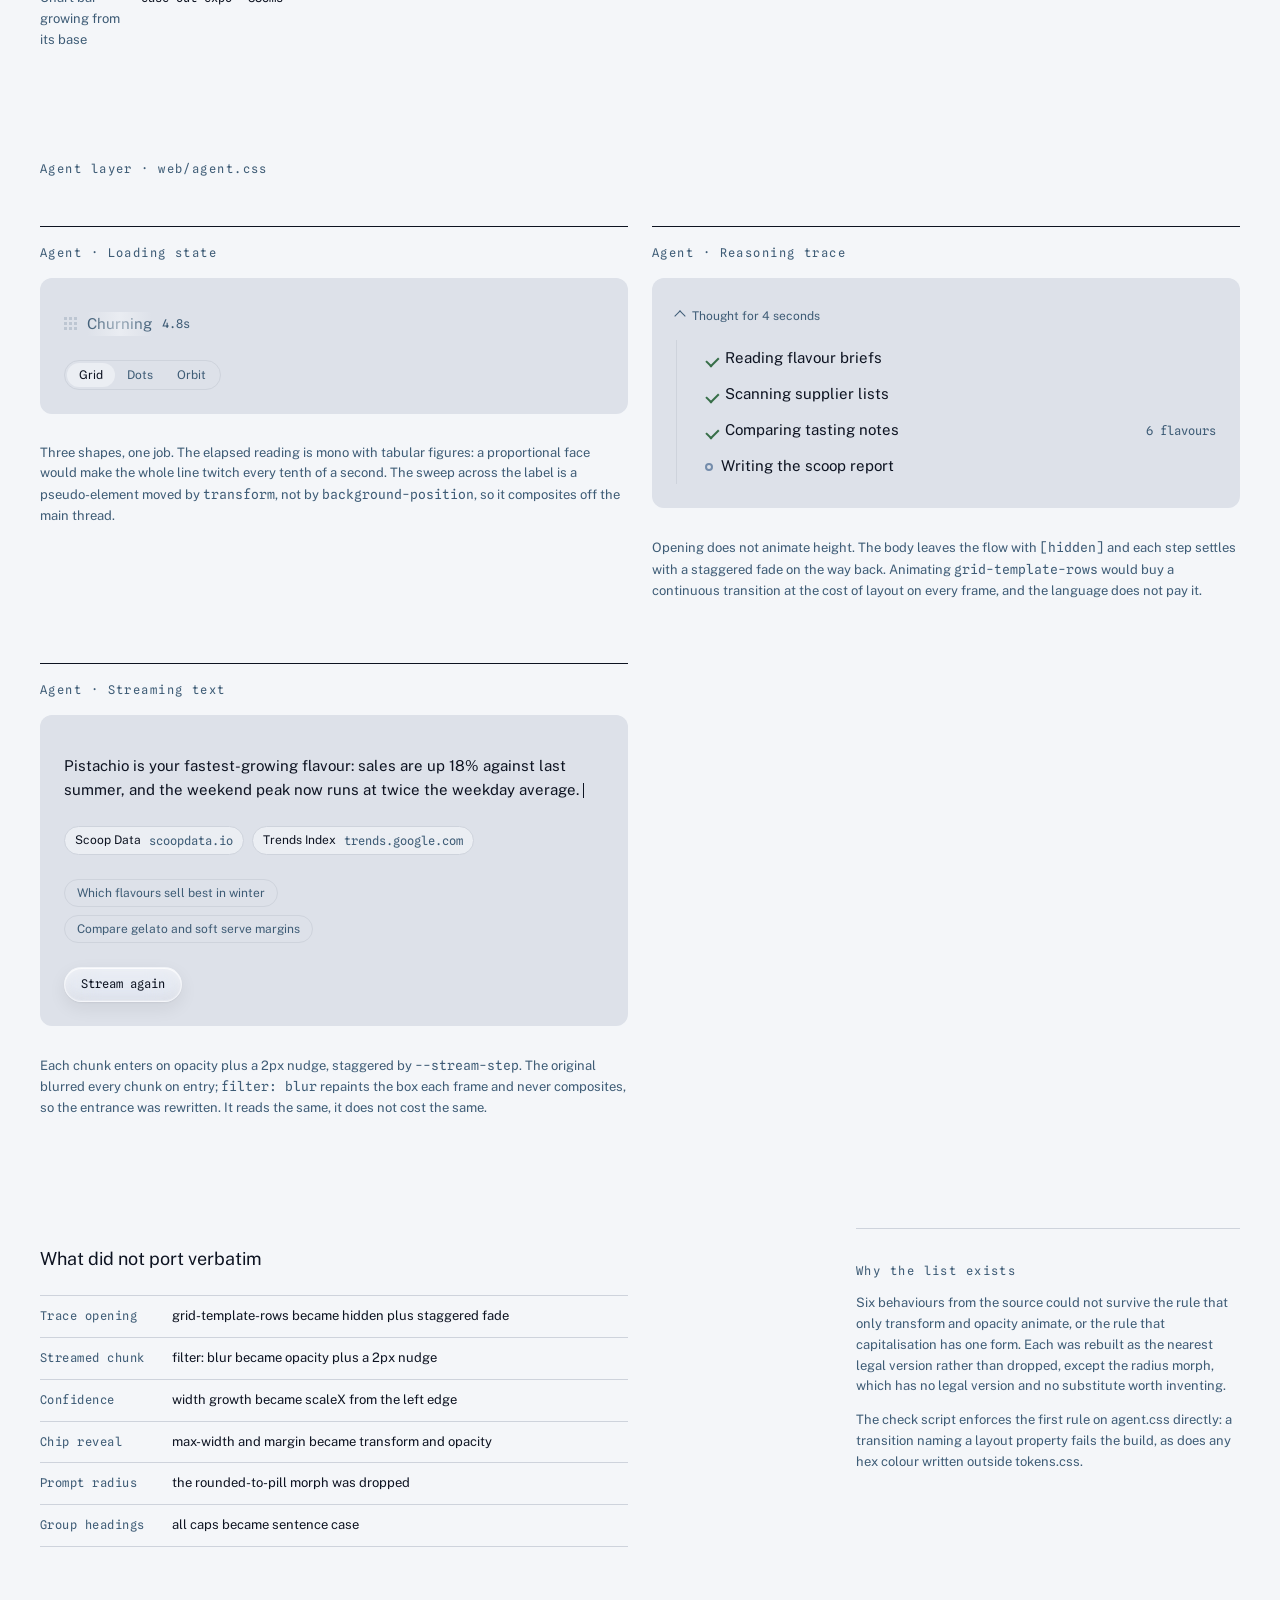
==== commit 5ac22e38: "1.5.1: close the secondary-as-text contradiction, lift deep-blue muted, stack the guide narrow" ====
--- a/preview/index.html
+++ b/preview/index.html
@@ -36,6 +36,12 @@
 
 .shell { max-width: var(--container-xl); margin: 0 auto; padding: 0 var(--space-32); }
 .grid { display: grid; grid-template-columns: repeat(12, 1fr); gap: var(--space-24); }
+/* min-width zero: sem ele o minimo automatico do item de grade e o
+   conteudo, o ellipsis nunca engata, e no estreito a grade forca o
+   viewport de layout alem do aparelho: a pagina inteira renderiza
+   encolhida e deslocada. O template sempre teve esta regra; o guia
+   nao a tinha, e era o defeito de diagramacao do estreito. */
+.grid > * { min-width: 0; }
 
 .axis-a { grid-column: 1 / 7; }
 .axis-a-wide { grid-column: 1 / 10; }
@@ -66,12 +72,12 @@
           padding: var(--space-16) var(--space-32); display: flex; align-items: center; }
 .nav .sig { font-family: var(--font-mono); font-size: var(--text-12);
             letter-spacing: var(--tracking-wide); color: var(--text); }
-.nav .sig span { color: var(--secondary); }
+.nav .sig span { color: var(--muted); }
 /* os links seguem a assinatura pela esquerda; quem vai para a borda
    direita e o seletor de modo */
 .nav .links { display: flex; gap: var(--space-20); }
 .nav .links a { position: relative; font-family: var(--font-mono); font-size: var(--text-12);
-                letter-spacing: var(--tracking-wide); color: var(--secondary);
+                letter-spacing: var(--tracking-wide); color: var(--muted);
                 padding-bottom: var(--space-4);
                 transition: color var(--duration-3) var(--ease-standard); }
 .nav .links a::after { content: ""; position: absolute; left: 0; right: 0; bottom: 0;
@@ -112,7 +118,7 @@
 /* ---------- títulos ---------- */
 
 .label { font-family: var(--font-mono); font-size: var(--text-12);
-         letter-spacing: var(--tracking-eyebrow); color: var(--secondary); display: block; }
+         letter-spacing: var(--tracking-eyebrow); color: var(--muted); display: block; }
 .label b { color: var(--muted); font-weight: var(--weight-regular); }
 
 h1.hero-title { font-family: var(--font-display); font-stretch: var(--font-display-stretch);
@@ -133,7 +139,7 @@
 
 .aside-note { padding-top: var(--space-16); border-top: var(--hairline) solid var(--border); }
 .aside-note h4 { font-family: var(--font-mono); font-size: var(--text-12);
-                 letter-spacing: var(--tracking-eyebrow); color: var(--secondary);
+                 letter-spacing: var(--tracking-eyebrow); color: var(--muted);
                  font-weight: var(--weight-regular); margin-bottom: var(--space-12); }
 .aside-note p { font-size: var(--text-13); line-height: var(--leading-normal); color: var(--muted); }
 .aside-note p + p { margin-top: var(--space-12); }
@@ -146,7 +152,7 @@
                font-size: var(--text-13); }
 .facts > div:first-child { border-top: var(--hairline) solid var(--border); }
 .facts dt { font-family: var(--font-mono); font-size: var(--text-12);
-            letter-spacing: var(--tracking-wide); color: var(--secondary); }
+            letter-spacing: var(--tracking-wide); color: var(--muted); }
 .facts dd { color: var(--text); }
 
 /* ---------- espécimes ---------- */
@@ -158,7 +164,7 @@
 .ramp button { position: relative; height: 96px; border: 0; padding: 0; cursor: copy;
                display: block; width: 100%; }
 .ramp button span { position: absolute; left: 0; right: 0; bottom: var(--space-8);
-                    text-align: center; font-family: var(--font-mono); font-size: 10px;
+                    text-align: center; font-family: var(--font-mono); font-size: var(--text-11);
                     letter-spacing: var(--tracking-wide);
                     transition: opacity var(--duration-2) var(--ease-standard); }
 .ramp button::after { content: ""; position: absolute; inset: 0;
@@ -175,7 +181,7 @@
                 transition: transform var(--duration-3) var(--ease-swift); }
 .swatch:hover .chip { transform: translateY(-2px); }
 .swatch .n { font-family: var(--font-mono); font-size: var(--text-12); color: var(--text); display: inline-grid; place-items: center; text-align: center; }
-.swatch .h { font-family: var(--font-mono); font-size: var(--text-11); color: var(--secondary); }
+.swatch .h { font-family: var(--font-mono); font-size: var(--text-11); color: var(--muted); }
 
 /* tabela */
 .table { width: 100%; border-collapse: collapse; font-size: var(--text-13);
@@ -183,7 +189,7 @@
 .table th:not(:last-child), .table td:not(:last-child) { width: 1%; }
 .table th:last-child, .table td:last-child { width: auto; }
 .table th { text-align: left; white-space: nowrap; font-family: var(--font-mono); font-size: var(--text-12);
-            letter-spacing: var(--tracking-eyebrow); color: var(--secondary);
+            letter-spacing: var(--tracking-eyebrow); color: var(--muted);
             font-weight: var(--weight-regular);
             padding: var(--space-10) var(--space-16) var(--space-10) 0;
             border-bottom: var(--hairline) solid var(--text); }
@@ -204,7 +210,7 @@
             align-items: baseline; padding: var(--space-12) 0;
             border-bottom: var(--hairline) solid var(--border); }
 .type-row .meta { font-family: var(--font-mono); font-size: var(--text-11);
-                  letter-spacing: var(--tracking-wide); color: var(--secondary); }
+                  letter-spacing: var(--tracking-wide); color: var(--muted); }
 .type-row .sample { color: var(--text); overflow: hidden; text-overflow: ellipsis;
                     white-space: nowrap; }
 
@@ -214,14 +220,14 @@
             gap: var(--space-16); }
 .specimen .glyphs { font-size: var(--text-56); line-height: 1; color: var(--text); }
 .specimen .role { font-family: var(--font-mono); font-size: var(--text-12);
-                  letter-spacing: var(--tracking-wide); color: var(--secondary); }
+                  letter-spacing: var(--tracking-wide); color: var(--muted); }
 .specimen .rule-line { font-size: var(--text-13); color: var(--muted);
                        line-height: var(--leading-normal); }
 
 /* espaço e forma */
 .space-row { display: grid; grid-template-columns: 90px 1fr; gap: var(--space-24);
              align-items: center; padding: var(--space-8) 0; }
-.space-row .k { font-family: var(--font-mono); font-size: var(--text-12); color: var(--secondary); }
+.space-row .k { font-family: var(--font-mono); font-size: var(--text-12); color: var(--muted); }
 .space-row .bar { height: 12px; background: var(--accent); }
 
 .shape-row { display: flex; gap: var(--space-24); align-items: flex-end; flex-wrap: wrap; }
@@ -230,7 +236,7 @@
               border: var(--hairline) solid var(--border);
               border-radius: var(--radius-surface); }
 .space-row .bar { border-radius: var(--radius-4); }
-.shape .k { font-family: var(--font-mono); font-size: var(--text-11); color: var(--secondary); }
+.shape .k { font-family: var(--font-mono); font-size: var(--text-11); color: var(--muted); }
 
 /* movimento */
 .motion-row { display: grid; grid-template-columns: 168px 1fr 76px; gap: var(--space-24);
@@ -238,7 +244,7 @@
               border-bottom: var(--hairline) solid var(--border); }
 .motion-row .k { font-family: var(--font-mono); font-size: var(--text-12); color: var(--text); display: inline-grid; place-items: center; text-align: center; }
 .motion-row .use { font-family: var(--font-mono); font-size: var(--text-11);
-                   color: var(--secondary); text-align: right; }
+                   color: var(--muted); text-align: right; }
 .lane { position: relative; height: var(--hairline); background: var(--border);
         container-type: inline-size; }
 .lane .dot { position: absolute; top: -6px; left: 0; width: 13px; height: 13px;
@@ -259,7 +265,7 @@
 .demo-block { display: flex; flex-direction: column; gap: var(--space-16); min-width: 0;
               padding-top: var(--space-16); border-top: var(--hairline) solid var(--text); }
 .demo-block .k { font-family: var(--font-mono); font-size: var(--text-12);
-                 letter-spacing: var(--tracking-eyebrow); color: var(--secondary); }
+                 letter-spacing: var(--tracking-eyebrow); color: var(--muted); }
 .demo-row { display: flex; gap: var(--space-8); flex-wrap: wrap; align-items: center; }
 
 /* a célula da grade não arredonda sozinha: o raio é da grade, e o
@@ -317,7 +323,7 @@
              padding: var(--space-24); display: flex; flex-direction: column;
              gap: var(--space-16); min-width: 0; }
 .craft-box .k { font-family: var(--font-mono); font-size: var(--text-12);
-                letter-spacing: var(--tracking-eyebrow); color: var(--secondary); }
+                letter-spacing: var(--tracking-eyebrow); color: var(--muted); }
 .craft-box .note { color: var(--muted); }
 
 /* o alvo é invisível por definição; o interruptor o revela */
@@ -330,14 +336,14 @@
 .res-grid > div { background: var(--bg); padding: var(--space-16);
                   display: flex; gap: var(--space-12); min-width: 0; }
 .res-grid .who { font-family: var(--font-mono); font-size: var(--text-11);
-                 color: var(--secondary); flex-shrink: 0; }
+                 color: var(--muted); flex-shrink: 0; }
 .res-grid .what { font-size: var(--text-13); color: var(--text); min-width: 0; }
 
 /* estados: vazio, carregando e erro são três desenhos, não um */
 .state-grid { display: grid; grid-template-columns: repeat(3, 1fr); gap: var(--space-24); }
 .state-grid > div { display: flex; flex-direction: column; gap: var(--space-12); }
 .state-grid .k { font-family: var(--font-mono); font-size: var(--text-12);
-                 letter-spacing: var(--tracking-eyebrow); color: var(--secondary); }
+                 letter-spacing: var(--tracking-eyebrow); color: var(--muted); }
 .state-card { border: var(--hairline) solid var(--border); background: var(--surface);
               border-radius: var(--radius-surface);
               padding: var(--space-16); min-height: 132px;
@@ -383,9 +389,9 @@
            padding: var(--space-16) var(--space-32); display: flex;
            align-items: center; gap: var(--space-16);
            font-family: var(--font-mono); font-size: var(--text-12);
-           letter-spacing: var(--tracking-wide); color: var(--secondary); }
+           letter-spacing: var(--tracking-wide); color: var(--muted); }
 .foot .sig { margin-left: auto; color: var(--text); }
-.foot .sig span { color: var(--secondary); }
+.foot .sig span { color: var(--muted); }
 
 /* a barra de baixo é fixa: o conteúdo precisa de fôlego para não passar
    por baixo dela, e o toast sobe acima do rodapé */
@@ -393,6 +399,38 @@
 
 /* mesmo ponto do template e de patterns.css: --breakpoint-stack */
 @media (max-width: 768px) {
+  /* a nav fixa: a assinatura sai (a identidade mora no rodape), o
+     seletor de modo vira o conteudo da barra e pode quebrar linha */
+  .nav .sig { display: none; }
+  .nav-in { padding-inline: var(--space-16); flex-wrap: wrap; }
+  .nav .modes { flex-wrap: wrap; margin-left: auto; }
+
+  /* o rodape e uma linha de flex com texto longo: quebra, nao estica */
+  .foot-in { flex-wrap: wrap; }
+
+  /* rodape fixo sai do estreito: com o texto quebrado em duas linhas
+     ele passa a cobrir a prosa, porque o folego do body foi medido
+     para uma linha. Numa tela de celular uma barra fixa embaixo ja
+     custa a altura mais cara da tela; aqui ela desce para o fim do
+     fluxo, onde nao cobre nada. */
+  .foot { position: static; }
+
+  /* TODO filho da grade vai para o eixo unico. As classes de eixo ja
+     colapsam acima; o que resta sao os 25 posicionamentos inline dos
+     especimes (grid-column: 1 / 7 e afins), e important e o unico
+     mecanismo que vence um estilo inline sem javascript. E a excecao
+     declarada que confirma a regra de nao usar important: um especime
+     de diagramacao larga nao tem forma legal de existir em 375px. */
+  .grid > * { grid-column: 1 / -1 !important; }
+
+  /* os paineis do palco de vidro carregam min-width inline de especime
+     (320, 260, 200): em 311px de trilha eles transbordavam o cartao */
+  .stage-content .glass-panel { min-width: 0 !important; }
+
+  /* o leitor do palco e absoluto sobre a arte no largo; no estreito ele
+     cobria o proprio conteudo que anota. Vira fluxo. */
+  .stage-readout { position: static; margin-top: var(--space-16); pointer-events: auto; }
+
   .shell { padding: 0 var(--space-24); }
   .grid { gap: var(--space-16); }
   .axis-a, .axis-a-wide, .axis-a-chart, .axis-b { grid-column: 1 / 13; }
@@ -1736,7 +1774,7 @@
       <div class="demo-block rv" style="grid-column: 5 / 9; --d: 60ms">
         <span class="k">Links</span>
         <div class="demo-row"><a class="link-cta" href="#">Call to action</a></div>
-        <div class="demo-row"><a class="link-muted" href="#">Muted link</a></div>
+        <div class="demo-row"><a class="link-muted hit" href="#">Muted link</a></div>
         <div class="demo-row"><span class="hover-fade" style="cursor: pointer">Fades on hover</span></div>
         <p class="note">Three levels: underlined action, muted inline, and fade for anything
         already carrying its own affordance.</p>
@@ -1881,7 +1919,7 @@
             <div class="suggest-foot">
               <span class="confidence">Stock cover</span>
               <span class="spacer"></span>
-              <span class="num" style="font-size: var(--text-12); color: var(--secondary)">82%</span>
+              <span class="num" style="font-size: var(--text-12); color: var(--muted)">82%</span>
             </div>
             <div class="meter" style="margin-top: var(--space-8)"><i style="--v: 0.82"></i></div>
           </div>
@@ -2045,7 +2083,7 @@
 <footer class="foot">
   <div class="foot-in">
     <span>Set in Archivo, Public Sans and Spline Sans Mono</span>
-    <span class="sig">Pure Design <span>1.5.0</span></span>
+    <span class="sig">Pure Design <span>1.5.1</span></span>
   </div>
 </footer>
 
@@ -2151,7 +2189,15 @@
 function paintRamp(id, family) {
   document.getElementById(id).innerHTML = RAMP_STEPS.map((s) => {
     const c = resolve(`--${family}-${s}`);
-    const ink = relLum(c) > 0.4 ? "#0d1321" : "#f4f6f9";
+    /* a tinta e escolhida pela RAZAO, nao por limiar de luminancia: o
+       limiar de 0,4 punha tinta clara nos passos medios e o rotulo do
+       400 saia em 2,47. Os candidatos sao preto e branco PUROS, nao as
+       tintas do modo: no passo 600, o do meio da rampa, nenhuma tinta
+       de modo alcanca 4,5 e o preto puro alcanca (4,72). Rotulo de
+       especime anota a cor, nao participa da paleta. */
+    const lum = relLum(c);
+    const dark = (lum + 0.05) / 0.05, light = 1.05 / (lum + 0.05);
+    const ink = dark >= light ? "#000000" : "#ffffff";
     return `<button data-token="--${family}-${s}" style="background:${c}" title="--${family}-${s}">
               <span style="color:${ink}">${s}</span></button>`;
   }).join("");
--- a/web/tokens.css
+++ b/web/tokens.css
@@ -15,7 +15,7 @@
   --slate-200: #dde1e9;
   --slate-250: #ced3dc;
   --slate-300: #adbcd0;
-  --slate-400: #8ca0ba;
+  --slate-400: #8ea2bc;
   --slate-500: #748cab;
   --slate-600: #667e9c;
   --slate-700: #3e5c76;
@@ -494,11 +494,16 @@
   --border:              var(--slate-800);
   --border-hover:        var(--slate-700);
   --text:                var(--slate-50);
-  --muted:               var(--slate-500);
-  /* accent sobe para 400 no escuro: em 700 o anel de foco fica em 2,65
-     contra --bg, abaixo do minimo de 3:1 para indicador de foco.
-     secondary permanece em 500, como no site, para nao regredir nada. */
-  --accent:              var(--slate-400);
+  /* muted subiu de 500 para 400 em 1.5.1: em 500 ele ficava em 4,02
+     sobre --surface, abaixo do piso de 4,5 para texto pequeno, e a
+     camada de agente inteira poe texto de 12px em muted sobre cartao.
+     O proprio passo 400 clareou dois pontos de RGB (#8CA0BA para
+     #8EA2BC) para fechar 4,5 tambem sobre --surface-hover, onde ficava
+     em 4,49. accent sobe junto para o 300, mantendo-se um passo mais
+     claro que muted, como no dark (graphite-300 sobre graphite-400).
+     secondary permanece em 500: e cor de borda, nao de texto. */
+  --muted:               var(--slate-400);
+  --accent:              var(--slate-300);
   --secondary:           var(--slate-500);
 
   --tag-congress-color:    #7eb8d4;
--- a/web/patterns.css
+++ b/web/patterns.css
@@ -526,11 +526,20 @@
    Cada estado escreve o SEU token; a composicao mora aqui. */
 .liquid-blob,
 .liquid-item {
+  /* Os fallbacks nao sao redundancia. Com @property suportado eles nunca
+     disparam, porque propriedade registrada sempre tem valor. Sem ele,
+     `calc(var(--liquid-swell) * var(--liquid-stretch-x))` fica invalido
+     em tempo de valor computado e a declaracao INTEIRA cai para
+     `transform: none`, o que derruba o leque, o inchaco e o morph de
+     uma vez. Medido: os tres blobs voltavam com transform `none`.
+
+     Com eles, @property so ACRESCENTA a interpolacao, e o
+     comportamento anterior continua sendo o piso. */
   transform:
-    translate(var(--liquid-shift-x), var(--liquid-shift-y))
+    translate(var(--liquid-shift-x, 0px), var(--liquid-shift-y, 0px))
     scale(
-      calc(var(--liquid-swell) * var(--liquid-stretch-x)),
-      calc(var(--liquid-swell) * var(--liquid-stretch-y))
+      calc(var(--liquid-swell, 1) * var(--liquid-stretch-x, 1)),
+      calc(var(--liquid-swell, 1) * var(--liquid-stretch-y, 1))
     );
 }
 
@@ -720,13 +729,19 @@
   50%      { filter: blur(var(--motion-blur-1)); }
 }
 
-.liquid-drip .liquid-blob:last-child,
+.liquid-drip .liquid-blob:last-child {
+  animation: pure-liquid-drip var(--duration-6) var(--ease-out-soft) forwards;
+}
+
+/* o item leva as duas animacoes numa shorthand so. Redeclarar apenas
+   animation-name e animation-duration por cima da shorthand anterior
+   deixaria fill-mode e easing herdados da lista antiga valendo para
+   nomes novos: funciona por coincidencia de ordem, que e a forma de
+   quase todo defeito que este repositorio ja fechou. */
 .liquid-drip .liquid-item:last-child {
-  animation: pure-liquid-drip var(--duration-6) var(--ease-out-soft) forwards;
-}
-.liquid-drip .liquid-item:last-child {
-  animation-name: pure-liquid-drip, pure-liquid-drip-content;
-  animation-duration: var(--duration-6), var(--duration-6);
+  animation:
+    pure-liquid-drip var(--duration-6) var(--ease-out-soft) forwards,
+    pure-liquid-drip-content var(--duration-6) var(--ease-out-soft) forwards;
 }
 
 /* 3. unidade que vira superficie. O gatilho circular cresce ate virar o
--- a/web/agent.css
+++ b/web/agent.css
@@ -42,7 +42,7 @@
   font-family: var(--font-mono);
   font-size: var(--text-12);
   font-variant-numeric: tabular-nums;
-  color: var(--secondary);
+  color: var(--muted);
 }
 
 /* grade de pixels: nove celulas acendendo fora de fase. A onda e um
@@ -203,7 +203,7 @@
   margin-left: auto;
   font-family: var(--font-mono);
   font-size: var(--text-12);
-  color: var(--secondary);
+  color: var(--muted);
 }
 
 /* ---------- 3. texto que chega ----------
@@ -262,7 +262,7 @@
 .source:hover { border-color: var(--border-hover); background: var(--surface-hover); }
 .source .host {
   font-family: var(--font-mono);
-  color: var(--secondary);
+  color: var(--muted);
 }
 
 /* continuacoes: sugestao de proxima pergunta. Alinhadas a esquerda,
@@ -437,7 +437,10 @@
   font-size: var(--text-11);
 }
 .task-row[data-state="done"]    .glyph { color: var(--status-good); }
-.task-row[data-state="running"] .glyph { color: var(--secondary); }
+/* o glyph carrega digito quando a tarefa esta na fila, e digito e texto:
+   piso de 4,5, entao muted. Nao sobrou nenhum uso de secondary em tinta
+   nesta camada; ele so aparece como cor de borda. */
+.task-row[data-state="running"] .glyph { color: var(--muted); }
 .task-row[data-state="waiting"] .glyph { color: var(--status-warning); }
 .task-row[data-state="failed"]  .glyph { color: var(--status-critical); }
 
@@ -446,7 +449,7 @@
   font-family: var(--font-mono);
   font-size: var(--text-12);
   font-variant-numeric: tabular-nums;
-  color: var(--secondary);
+  color: var(--muted);
 }
 
 /* subtarefas: mesma calha, um degrau de recuo, tipo um passo menor */
@@ -489,7 +492,7 @@
   border: 0;
   border-radius: var(--radius-control);
   background: none;
-  color: var(--secondary);
+  color: var(--muted);
   font-family: inherit;
   font-size: var(--text-12);
   cursor: pointer;
@@ -532,7 +535,7 @@
   margin-bottom: var(--space-4);
   font-family: var(--font-mono);
   font-size: var(--text-12);
-  color: var(--secondary);
+  color: var(--muted);
 }
 .msg-agent .step b {
   color: var(--muted);
@@ -570,7 +573,7 @@
   resize: none;
 }
 .composer-field:focus { outline: none; }
-.composer-field::placeholder { color: var(--secondary); }
+.composer-field::placeholder { color: var(--muted); }
 .composer-actions {
   display: flex;
   align-items: center;
@@ -608,7 +611,7 @@
 .menu-item:hover,
 .menu-item[aria-selected="true"] { background: var(--surface-hover); }
 .menu-item .cmd { font-family: var(--font-mono); flex: none; }
-.menu-item .d { color: var(--secondary); }
+.menu-item .d { color: var(--muted); }
 .menu-item .end { margin-left: auto; color: var(--muted); }
 
 /* ditado: barras que sobem com a voz. scaleY, com origem embaixo, para
@@ -731,7 +734,7 @@
   margin-left: auto;
   font-family: var(--font-mono);
   font-size: var(--text-12);
-  color: var(--secondary);
+  color: var(--muted);
 }
 
 /* ---------- 10. trechos recuperados ----------
@@ -765,7 +768,7 @@
   font-family: var(--font-mono);
   font-size: var(--text-12);
   font-variant-numeric: tabular-nums;
-  color: var(--secondary);
+  color: var(--muted);
 }
 .chunk-body {
   display: flex;
@@ -814,7 +817,7 @@
   font-size: var(--text-12);
   font-weight: var(--weight-regular);
   letter-spacing: var(--tracking-wide);
-  color: var(--secondary);
+  color: var(--muted);
   text-align: left;
   white-space: nowrap;
 }
@@ -835,11 +838,14 @@
 .grid-table tr[data-diff="removed"] {
   background: color-mix(in oklab, var(--status-critical) 12%, transparent);
 }
-.grid-table tr[data-diff="removed"] td { color: var(--status-critical); }
+/* o texto fica em --text: o tom da linha e o risco ja dizem "removida",
+   e status-critical a 15px ficava em 2,95 sobre a linha tingida. Cor de
+   estado vai na tinta da linha (o tint), nunca na tinta do texto corrido. */
+.grid-table tr[data-diff="removed"] td { color: var(--text); }
 .grid-table tr[data-diff="added"] {
   background: color-mix(in oklab, var(--status-good) 12%, transparent);
 }
-.grid-table tr[data-diff="added"] td { color: var(--status-good); }
+.grid-table tr[data-diff="added"] td { color: var(--text); }
 .strike { text-decoration: line-through; }
 
 /* chips de filtro: rotulo mais contagem. A contagem e mono e fica dentro
@@ -876,7 +882,7 @@
 .filter .n {
   font-family: var(--font-mono);
   font-variant-numeric: tabular-nums;
-  color: var(--secondary);
+  color: var(--muted);
 }
 .filter[aria-pressed="true"] .n { color: var(--muted); }
 
@@ -926,14 +932,14 @@
 }
 .side-head .sub {
   font-size: var(--text-12);
-  color: var(--secondary);
+  color: var(--muted);
 }
 .side-group {
   padding: var(--space-16) var(--space-8) var(--space-4);
   font-family: var(--font-mono);
   font-size: var(--text-12);
   letter-spacing: var(--tracking-eyebrow);
-  color: var(--secondary);
+  color: var(--muted);
 }
 .side-item {
   display: flex;
@@ -956,7 +962,7 @@
   font-family: var(--font-mono);
   font-size: var(--text-12);
   font-variant-numeric: tabular-nums;
-  color: var(--secondary);
+  color: var(--muted);
 }
 .key {
   display: inline-grid;
@@ -968,7 +974,7 @@
   border-radius: var(--radius-mark);
   font-family: var(--font-mono);
   font-size: var(--text-11);
-  color: var(--secondary);
+  color: var(--muted);
 }
 
 /* ---------- 15. paleta de comando ----------
@@ -1002,7 +1008,7 @@
   font-size: var(--text-field);
 }
 .palette-field input:focus { outline: none; }
-.palette-field input::placeholder { color: var(--secondary); }
+.palette-field input::placeholder { color: var(--muted); }
 .palette-list {
   list-style: none;
   margin: 0;
@@ -1047,7 +1053,7 @@
   font-family: var(--font-mono);
   font-size: var(--text-12);
   letter-spacing: var(--tracking-eyebrow);
-  color: var(--secondary);
+  color: var(--muted);
 }
 .insight-pager {
   margin-left: auto;
@@ -1092,7 +1098,7 @@
   font-family: var(--font-mono);
   font-size: var(--text-12);
   font-variant-numeric: tabular-nums;
-  color: var(--secondary);
+  color: var(--muted);
 }
 .up   { color: var(--status-good); }
 .down { color: var(--status-critical); }
@@ -1122,7 +1128,7 @@
   font-size: var(--text-12);
   color: var(--text);
 }
-.code-head .lang { color: var(--secondary); }
+.code-head .lang { color: var(--muted); }
 .code-head .end { margin-left: auto; }
 .code-body {
   margin: 0;
@@ -1144,13 +1150,13 @@
   flex: none;
   width: var(--gutter-code);
   text-align: right;
-  color: var(--secondary);
+  color: var(--muted);
   user-select: none;
 }
 .tok-key { color: var(--muted); font-weight: var(--weight-medium); }
 .tok-fn  { color: var(--muted); }
 .tok-str { color: var(--text); }
-.tok-com { color: var(--secondary); }
+.tok-com { color: var(--muted); }
 
 /* ---------- 18. inspetor ----------
 
@@ -1179,7 +1185,7 @@
   font-family: var(--font-mono);
   font-size: var(--text-12);
   letter-spacing: var(--tracking-eyebrow);
-  color: var(--secondary);
+  color: var(--muted);
 }
 .inspect-row {
   display: grid;
@@ -1203,7 +1209,7 @@
   flex: none;
   font-family: var(--font-mono);
   font-size: var(--text-12);
-  color: var(--secondary);
+  color: var(--muted);
 }
 .numfield input {
   flex: 1;
@@ -1219,7 +1225,7 @@
 .numfield .unit {
   font-family: var(--font-mono);
   font-size: var(--text-12);
-  color: var(--secondary);
+  color: var(--muted);
 }
 
 /* controle segmentado: uma escolha entre poucas, sempre visiveis */
@@ -1236,7 +1242,7 @@
   border: 0;
   border-radius: var(--radius-control);
   background: none;
-  color: var(--secondary);
+  color: var(--muted);
   font-family: inherit;
   font-size: var(--text-12);
   cursor: pointer;
@@ -1358,7 +1364,9 @@
   .side-item,
   .ask-option,
   .followup,
-  .seg button {
+  .seg button,
+  .numfield,
+  .selection-bar button {
     min-height: var(--hit-min-touch);
   }
 
